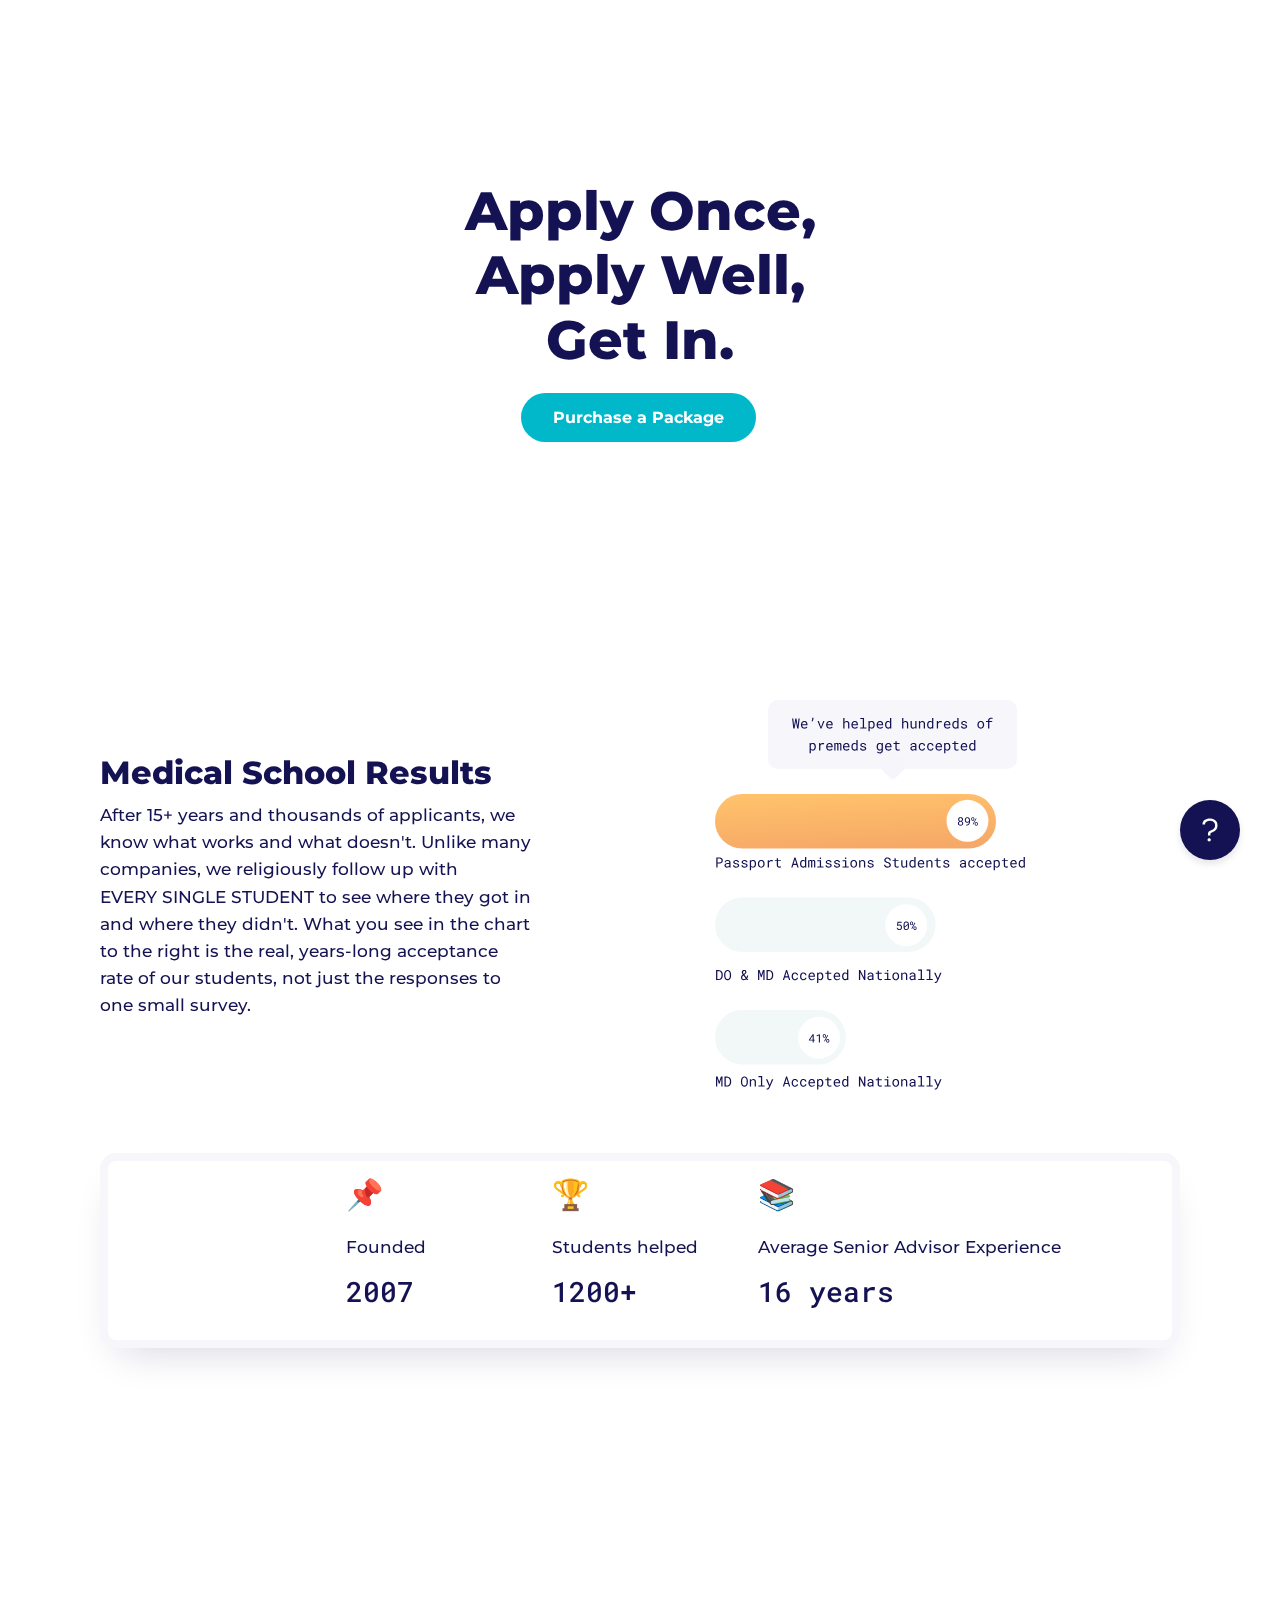
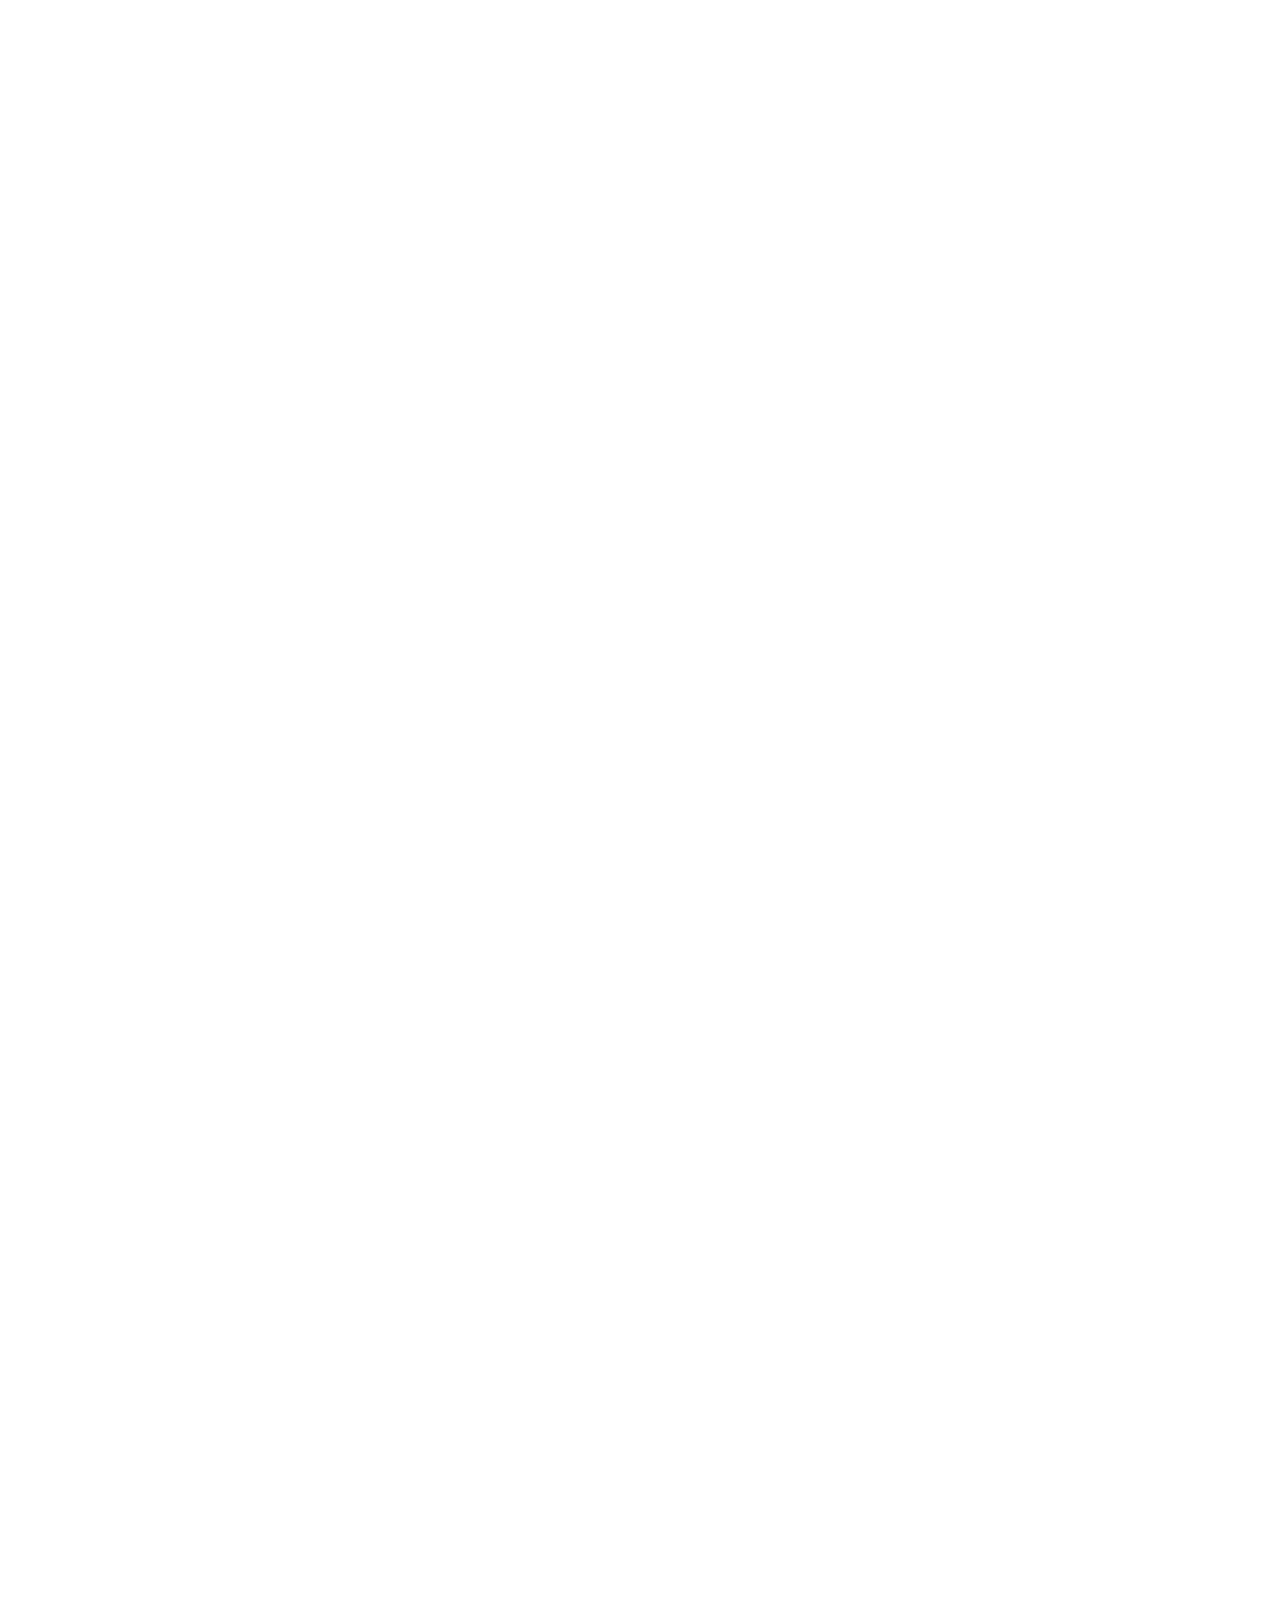
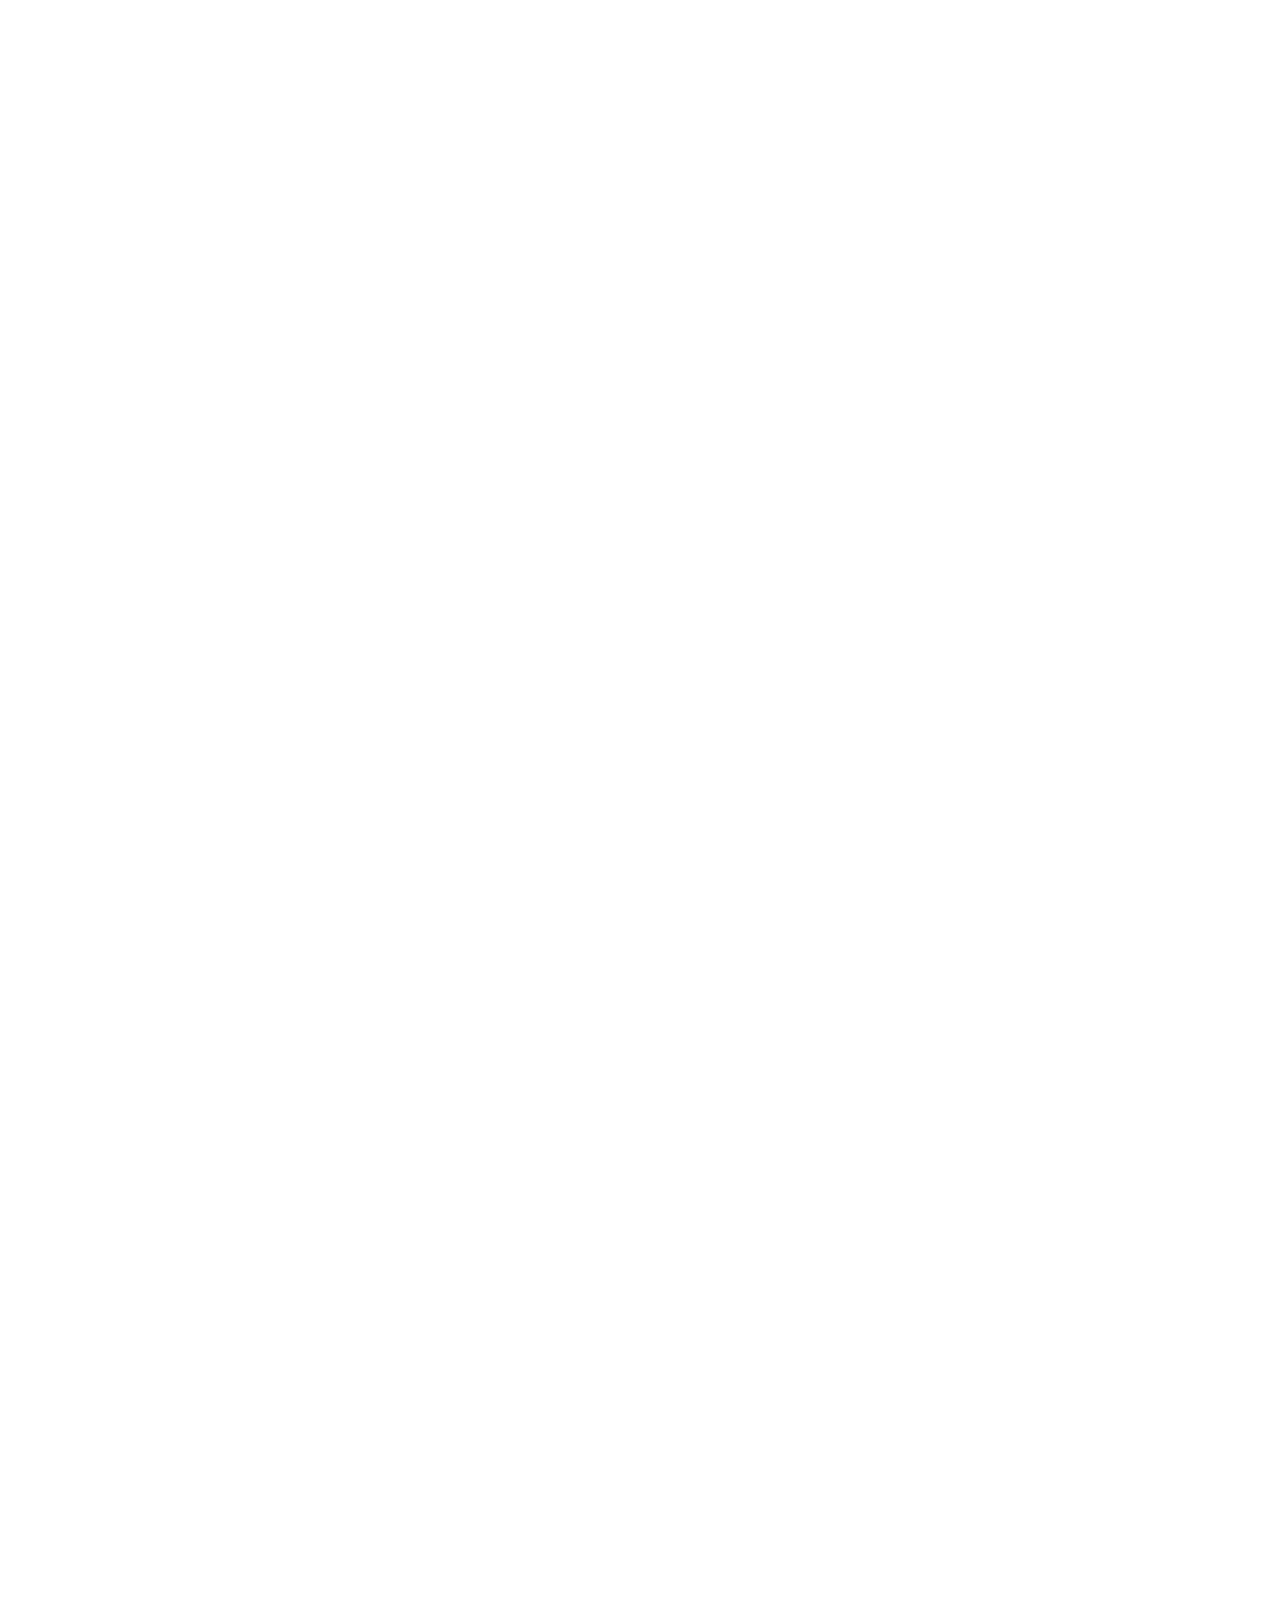
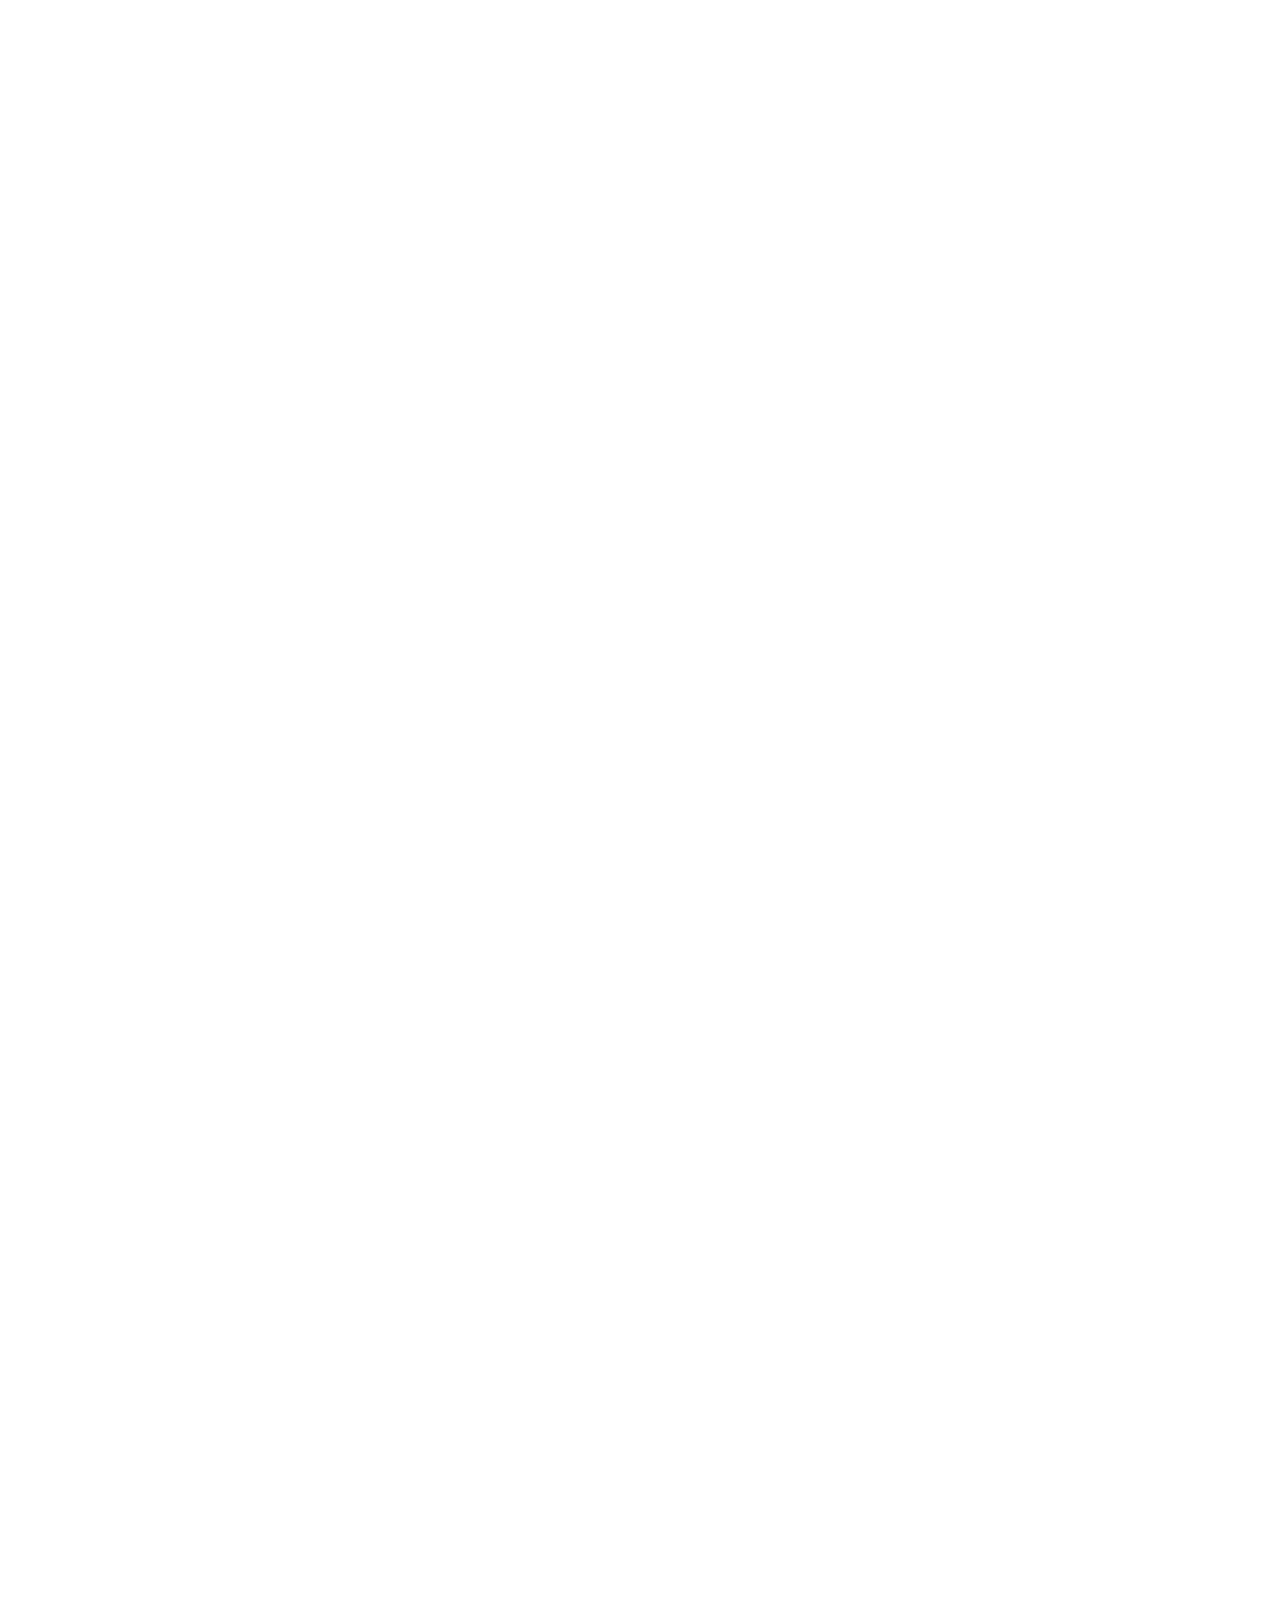
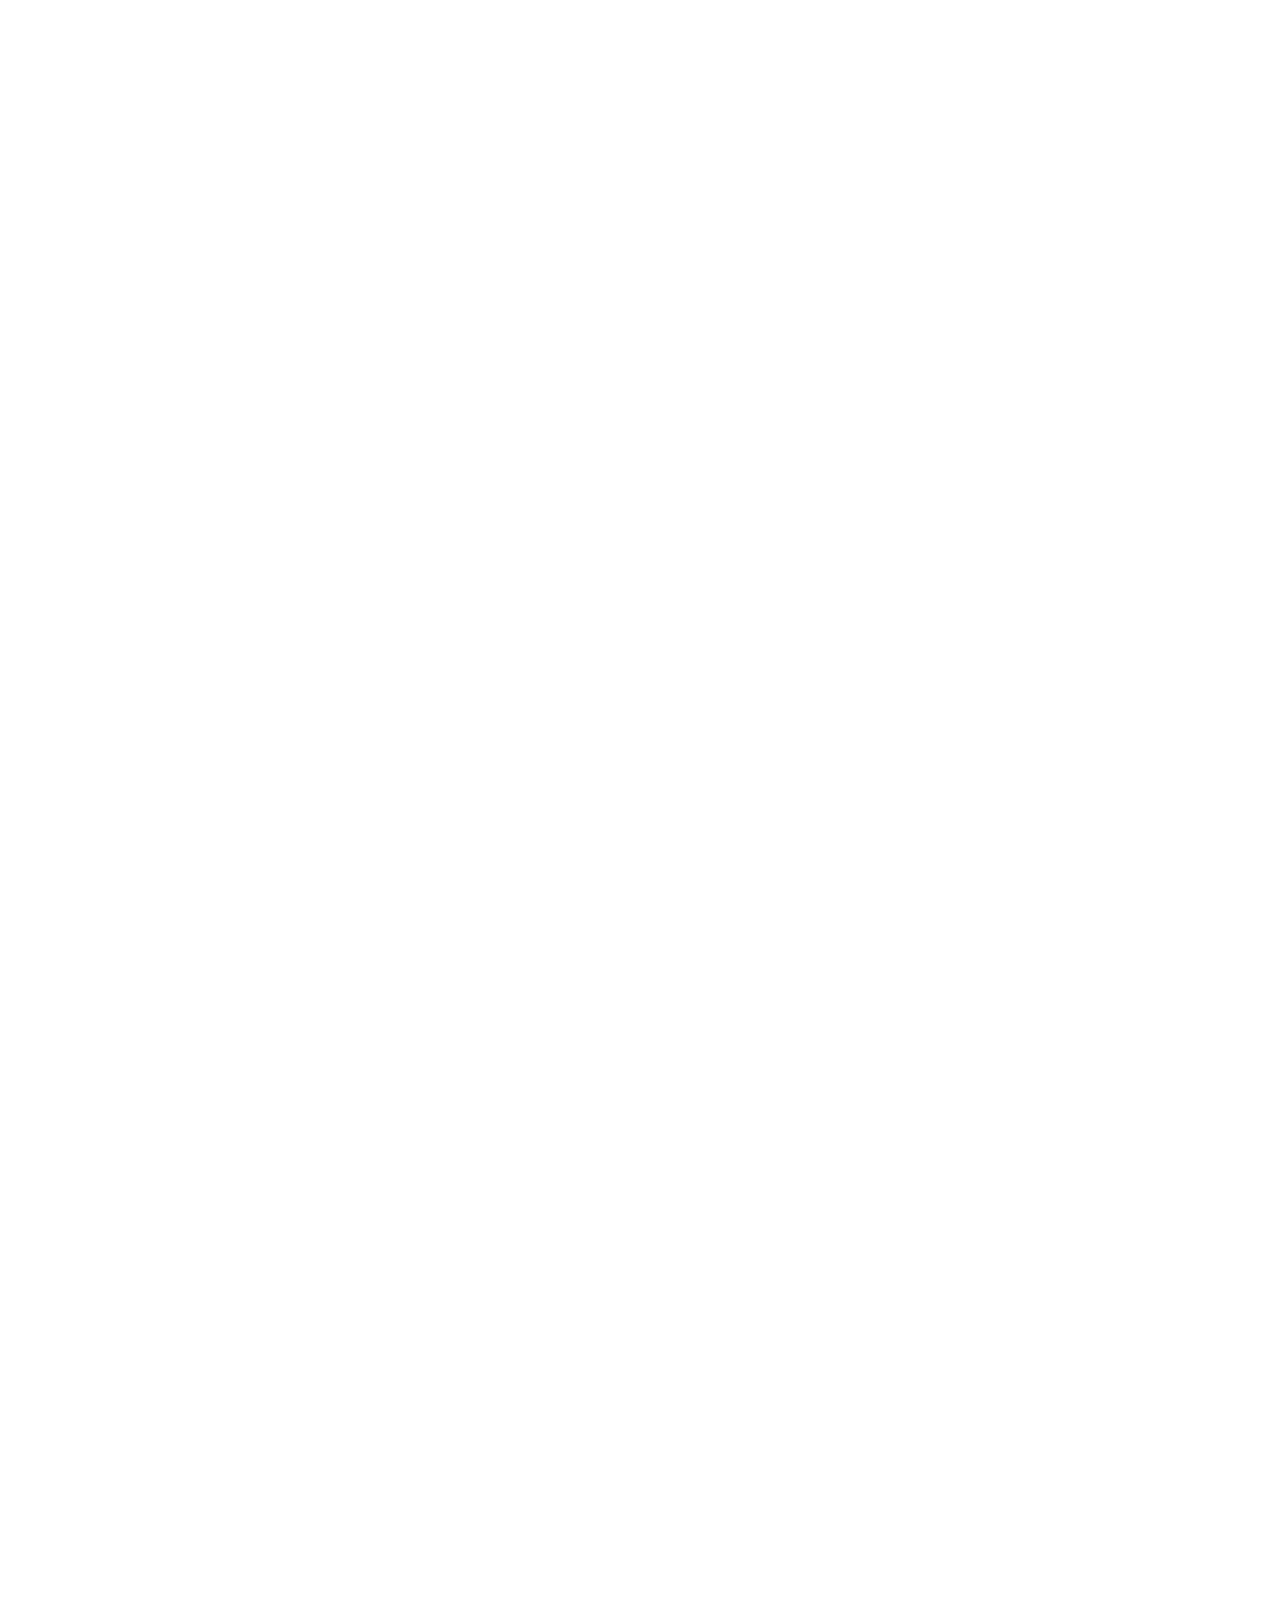
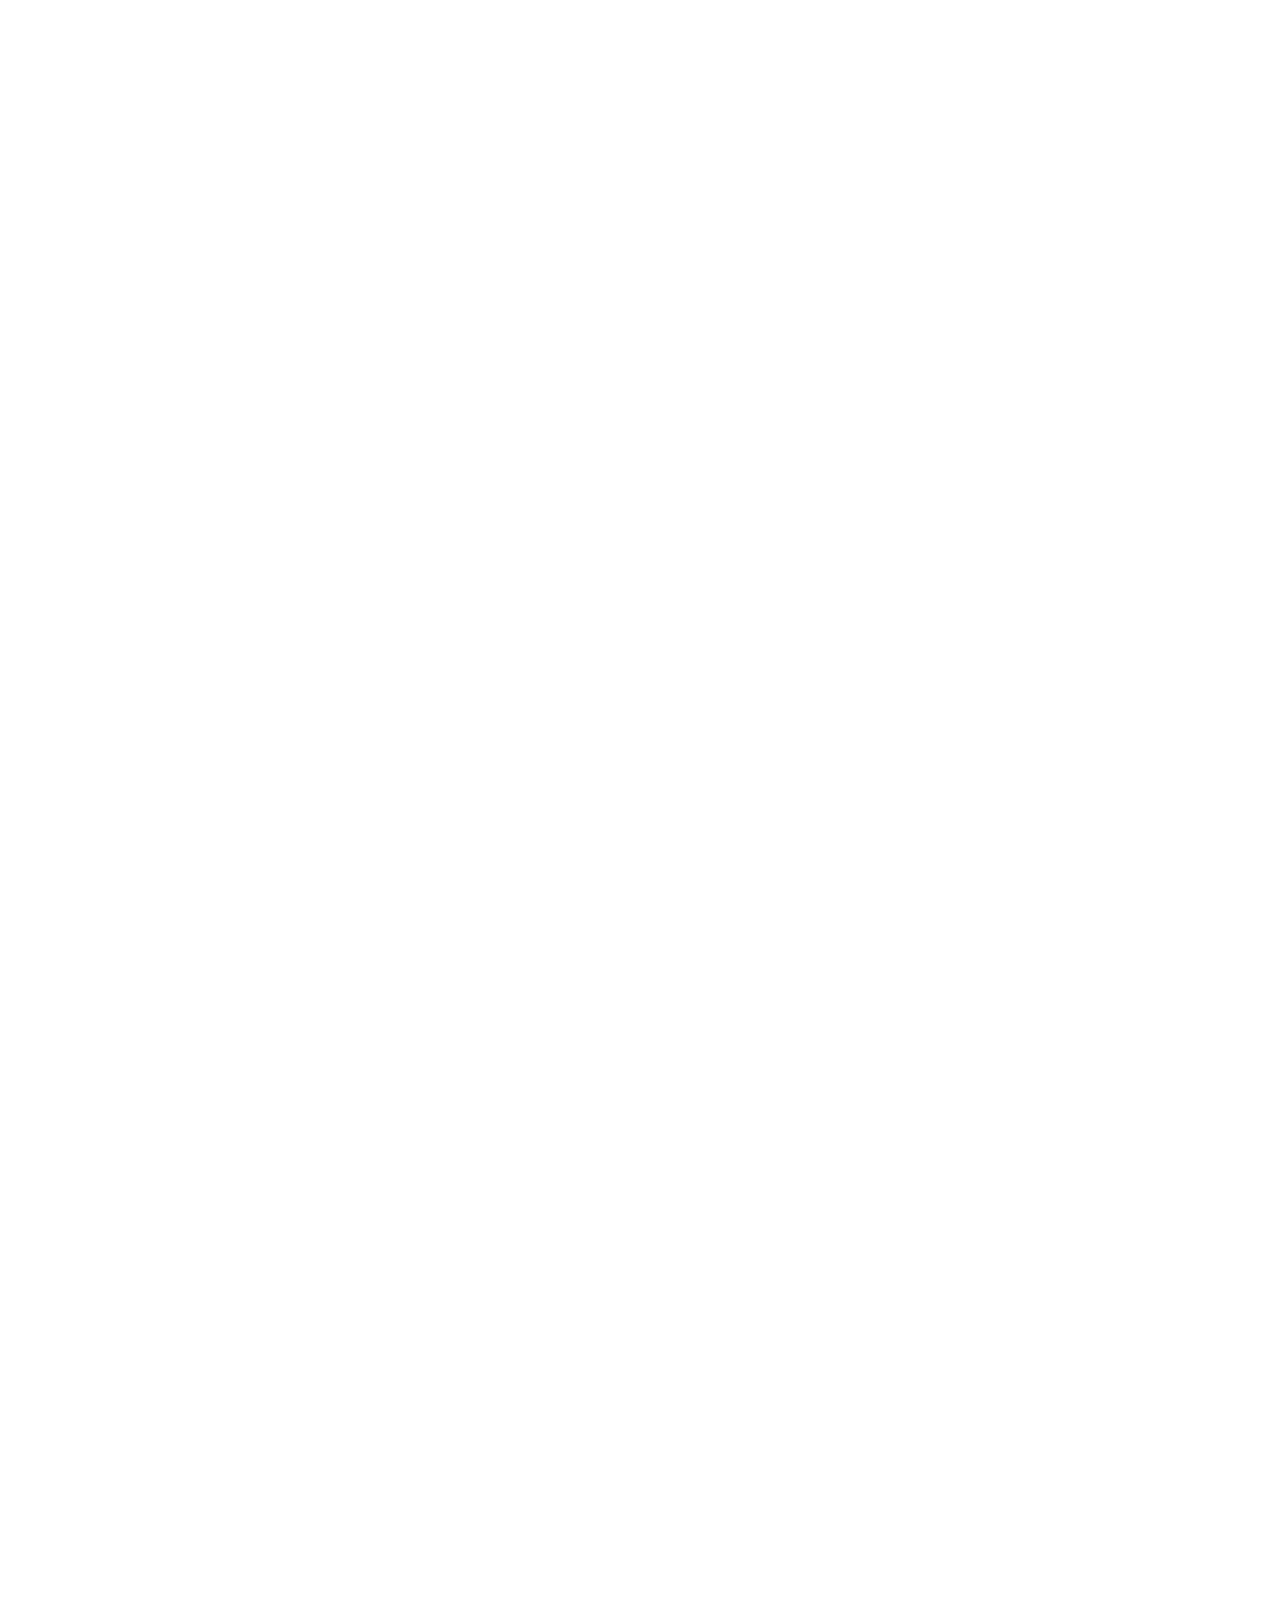
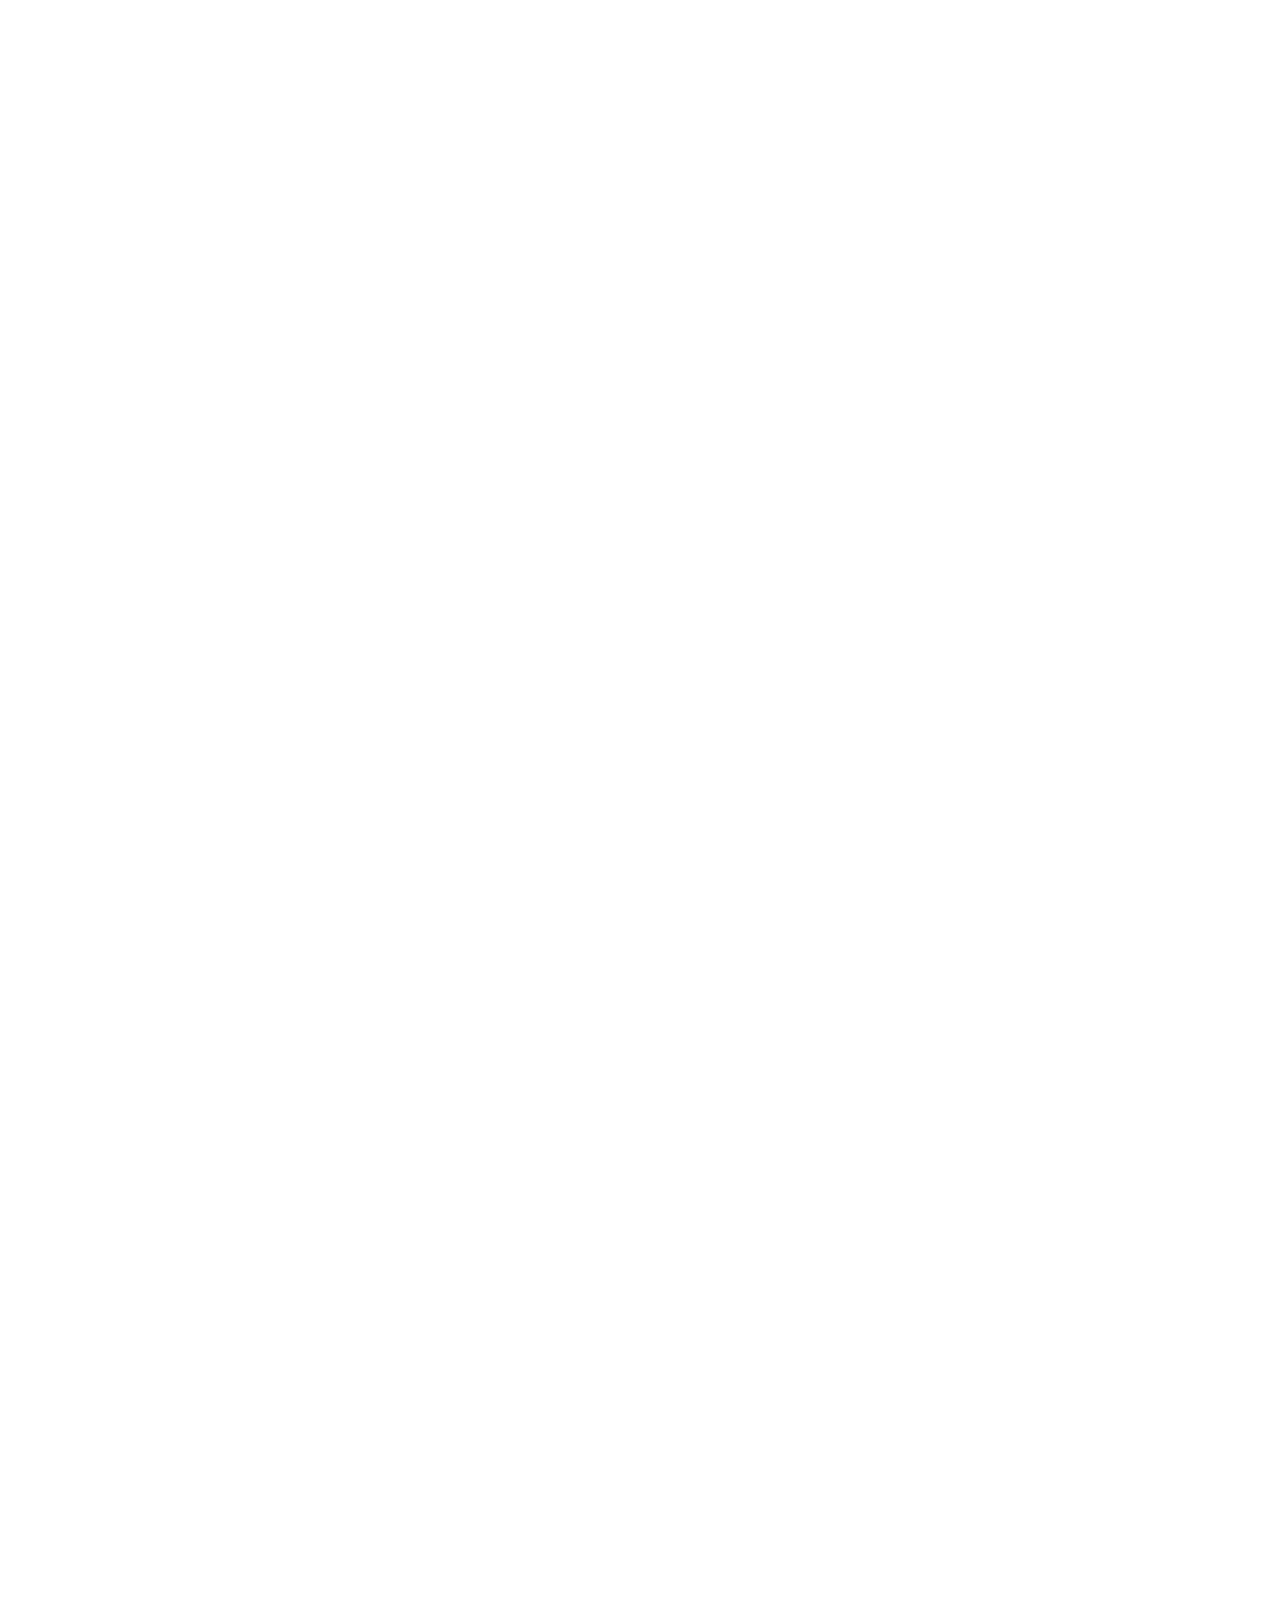
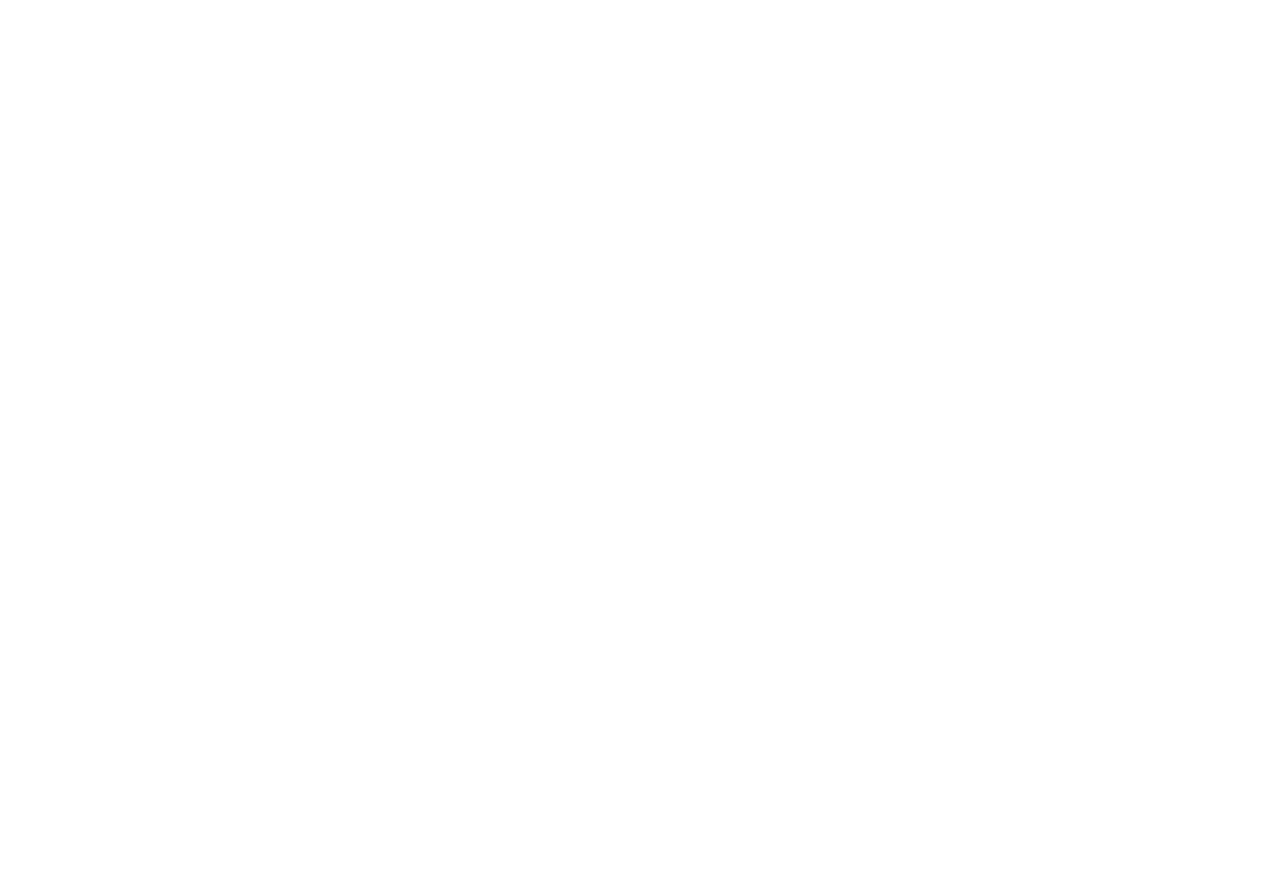
==== index.html @ f32346dc "Initial commit" ====
<!DOCTYPE html>
<!-- saved from url=(0063)https://www.passportadmissions.com/services/passport-med-school -->
<html data-wf-domain="www.passportadmissions.com" data-wf-page="642332d10fb4ad99193af555" data-wf-site="5e6eeab7db26870cc6f5d0e1" class="w-mod-js w-mod-ix wf-montserrat-n9-active wf-montserrat-n1-active wf-montserrat-n5-active wf-montserrat-n7-active wf-montserrat-n6-active wf-montserrat-n2-active wf-montserrat-n3-active wf-montserrat-n8-active wf-montserrat-n4-active wf-robotomono-n4-active wf-robotomono-n7-active wf-robotomono-n5-active wf-montserrat-i6-active wf-montserrat-i3-active wf-montserrat-i1-active wf-montserrat-i5-active wf-montserrat-i4-active wf-montserrat-i9-active wf-montserrat-i7-active wf-montserrat-i2-active wf-montserrat-i8-active wf-active"><head><meta http-equiv="Content-Type" content="text/html; charset=UTF-8"><style>.wf-force-outline-none[tabindex="-1"]:focus{outline:none;}</style><title>Passport Admissions: Services - Medical School Admissions</title><meta content="Passport Admissions: Services - Medical School Admissions" property="og:title"><meta content="Passport Admissions: Services - Medical School Admissions" property="twitter:title"><meta content="width=device-width, initial-scale=1" name="viewport"><link href="./Passport Admissions_ Services - Medical School Admissions_files/passportadmissions.webflow.d6f4f2745.min.css" rel="stylesheet" type="text/css"><link href="https://fonts.googleapis.com/" rel="preconnect"><link href="https://fonts.gstatic.com/" rel="preconnect" crossorigin="anonymous"><script type="text/javascript" src="./Passport Admissions_ Services - Medical School Admissions_files/vendor.cd5059a8.js.download"></script><script type="text/javascript" src="./Passport Admissions_ Services - Medical School Admissions_files/main.852e880b.js.download"></script><script type="text/javascript" async="" src="./Passport Admissions_ Services - Medical School Admissions_files/saved_resource"></script><script type="text/javascript" async="" src="./Passport Admissions_ Services - Medical School Admissions_files/4390913.js.download"></script><script async="" src="./Passport Admissions_ Services - Medical School Admissions_files/gtm.js.download"></script><script src="./Passport Admissions_ Services - Medical School Admissions_files/webfont.js.download" type="text/javascript"></script><link rel="stylesheet" href="./Passport Admissions_ Services - Medical School Admissions_files/css" media="all"><script type="text/javascript">WebFont.load({  google: {    families: ["Montserrat:100,100italic,200,200italic,300,300italic,400,400italic,500,500italic,600,600italic,700,700italic,800,800italic,900,900italic","Roboto Mono:regular,500,700"]  }});</script><!--[if lt IE 9]><script src="https://cdnjs.cloudflare.com/ajax/libs/html5shiv/3.7.3/html5shiv.min.js" type="text/javascript"></script><![endif]--><script type="text/javascript">!function(o,c){var n=c.documentElement,t=" w-mod-";n.className+=t+"js",("ontouchstart"in o||o.DocumentTouch&&c instanceof DocumentTouch)&&(n.className+=t+"touch")}(window,document);</script><link href="https://global-uploads.webflow.com/5e6eeab7db26870cc6f5d0e1/5e6eee137ef3941402557506_fav-icon-32-32.png" rel="shortcut icon" type="image/x-icon"><link href="https://global-uploads.webflow.com/5e6eeab7db26870cc6f5d0e1/5e6eee15e64d7d2395db4eba_fav-icon-256---256.png" rel="apple-touch-icon"><script async="" src="./Passport Admissions_ Services - Medical School Admissions_files/js"></script><script type="text/javascript">window.dataLayer = window.dataLayer || [];function gtag(){dataLayer.push(arguments);}gtag('js', new Date());gtag('config', 'UA-209503280-1', {'anonymize_ip': false});</script><!-- Jetboost code -->
<script id="jetboost-script" type="text/javascript"> window.JETBOOST_SITE_ID = "ckpru177v0diy0t2kfxdh6xm0"; (function(d) { var s = d.createElement("script"); s.src = "https://cdn.jetboost.io/jetboost.js"; s.async = 1; d.getElementsByTagName("head")[0].appendChild(s); })(document); </script><script src="./Passport Admissions_ Services - Medical School Admissions_files/jetboost.js.download" async=""></script>

<!-- Help Scout Beacon code -->
<script type="text/javascript">!function(e,t,n){function a(){var e=t.getElementsByTagName("script")[0],n=t.createElement("script");n.type="text/javascript",n.async=!0,n.src="https://beacon-v2.helpscout.net",e.parentNode.insertBefore(n,e)}if(e.Beacon=n=function(t,n,a){e.Beacon.readyQueue.push({method:t,options:n,data:a})},n.readyQueue=[],"complete"===t.readyState)return a();e.attachEvent?e.attachEvent("onload",a):e.addEventListener("load",a,!1)}(window,document,window.Beacon||function(){});</script>
<script type="text/javascript">window.Beacon('init', '29fa03e3-c923-44c5-9e5c-7d4a1a94ea96')</script>

<!-- Google Tag Manager -->
<script>(function(w,d,s,l,i){w[l]=w[l]||[];w[l].push({'gtm.start':
new Date().getTime(),event:'gtm.js'});var f=d.getElementsByTagName(s)[0],
j=d.createElement(s),dl=l!='dataLayer'?'&l='+l:'';j.async=true;j.src=
'https://www.googletagmanager.com/gtm.js?id='+i+dl;f.parentNode.insertBefore(j,f);
})(window,document,'script','dataLayer','GTM-5H3JCDT');</script>
<!-- End Google Tag Manager --></head><body><div class="page-wrapper"><div class="css-embed w-embed"><style>
@media only screen and (min-width: 1440px) {
     .university-name {font-size: 20px;}
     
}
</style></div><section class="section is-service-hero medicalschool no-top-margin" style="opacity: 1; transform: translate3d(0px, 0px, 0px) scale3d(1, 1, 1) rotateX(0deg) rotateY(0deg) rotateZ(0deg) skew(0deg, 0deg); transform-style: preserve-3d;"><div class="container"><div class="section-header is--400"><h1 class="service-hero__heading">Apply Once,<br>Apply Well,<br>Get In.</h1><div class="text-hero-service">Apply Once. Apply Well. Get In.</div><a href="https://www.passportadmissions.com/services/passport-med-school#packages" class="button w-button">Purchase a Package</a></div></div></section><section class="section is--more-padding" style="opacity: 1; transform: translate3d(0px, 0px, 0px) scale3d(1, 1, 1) rotateX(0deg) rotateY(0deg) rotateZ(0deg) skew(0deg, 0deg); transform-style: preserve-3d;"><div class="container"><div class="w-layout-grid halves medical-results"><div id="w-node-_30a845c3-8a8f-3ee8-5725-10626b6901b1-193af555" class="service-results"><h2>Medical School Results</h2><p>After 15+ years and thousands of applicants, we know what works and what doesn't. Unlike many companies, we religiously follow up with EVERY&nbsp;SINGLE&nbsp;STUDENT to see where they got in and where they didn't. What you see in the chart to the right is the real, years-long acceptance rate of our students, not just the responses to one small survey.<br></p></div><div id="w-node-_4970b6dc-5280-92a6-5116-f19424aab186-193af555" class="service-results"><div class="service-results-grid"><div id="w-node-_5d2fb9d1-5877-feb1-9fae-6858b4efeae9-193af555" class="v-flex-centered"><div class="circle is--service-result"><div class="service-value">89%<span class="pts"></span></div><div class="circle-badge"><div class="text-emoji result">🏆</div></div></div><div class="label">Passport Admissions</div></div><div id="w-node-a059e397-5d3c-abeb-0b91-c5c20edc36be-193af555" class="v-flex-centered"><div class="circle is--service-result is--second"><div class="service-value is--second">40%<span class="pts"></span></div></div><div class="label">National Average</div></div></div><img src="./Passport Admissions_ Services - Medical School Admissions_files/60ba246988fd0023c1e958b1_Medical-shcool__img.svg" loading="lazy" alt="" class="medical-school-hero__img"></div></div><div class="home-proof top-margin-60 border-box"><div class="flexcolwrap proof"><div class="flex3col proof"><div class="text-icon is--bm16">📌</div><div class="p-17 is--small">Founded</div><div class="value-text">2007</div></div><div class="flex3col proof"><div class="text-icon is--bm16">🏆</div><div class="p-17 is--small">Students helped</div><div class="value-text">1200+</div></div><div class="flex3col proof is--centered"><div class="text-icon is--bm16">📚</div><div class="p-17 is--small">Average Senior Advisor Experience</div><div class="value-text">16 years</div></div></div></div></div></section><section class="section is--testimonial" style="opacity: 1; transform: translate3d(0px, 0px, 0px) scale3d(1, 1, 1) rotateX(0deg) rotateY(0deg) rotateZ(0deg) skew(0deg, 0deg); transform-style: preserve-3d;"><div class="container"><div class="w-layout-grid quote-grid"><div id="w-node-a24fafde-0e20-7108-d1c8-baa1d64568a7-193af555" class="quote-w"><img src="./Passport Admissions_ Services - Medical School Admissions_files/606769b7fb08b47ed96b05b0_“.svg" loading="lazy" alt="" class="quote-mark"><div class="quote-text quote-mob">I now have confidence that I submitted the best applications I could.</div><div class="label">Riley - Future MD&nbsp;Student</div></div><img src="./Passport Admissions_ Services - Medical School Admissions_files/60676902a2207a08e6fc8c98_AdobeStock_250122909.jpg" loading="lazy" width="400" id="w-node-a24fafde-0e20-7108-d1c8-baa1d64568ad-193af555" srcset="https://global-uploads.webflow.com/5e6eeab7db26870cc6f5d0e1/60676902a2207a08e6fc8c98_AdobeStock_250122909-p-500.jpeg 500w, https://global-uploads.webflow.com/5e6eeab7db26870cc6f5d0e1/60676902a2207a08e6fc8c98_AdobeStock_250122909.jpg 800w" sizes="(max-width: 767px) 100vw, 400px" alt="" class="image-2"></div></div></section><section class="section is--testimonials" style="opacity: 1; transform: translate3d(0px, 0px, 0px) scale3d(1, 1, 1) rotateX(0deg) rotateY(0deg) rotateZ(0deg) skew(0deg, 0deg); transform-style: preserve-3d;"><div class="container"><div class="testimonial-video-list"><div class="testimonial__video"><div style="padding-top:56.17021276595745%" class="w-embed-youtubevideo"><iframe src="./Passport Admissions_ Services - Medical School Admissions_files/9L7kqiQioXA.html" frameborder="0" style="position:absolute;left:0;top:0;width:100%;height:100%;pointer-events:auto" allow="autoplay; encrypted-media" allowfullscreen="" title="Sojas&#39; Experience working with Passport Admissions"></iframe></div></div><div class="testimonial__video"><div style="padding-top:56.17021276595745%" class="w-embed-youtubevideo"><iframe src="./Passport Admissions_ Services - Medical School Admissions_files/NDxz0BYev_A.html" frameborder="0" style="position:absolute;left:0;top:0;width:100%;height:100%;pointer-events:auto" allow="autoplay; encrypted-media" allowfullscreen="" title="Carmen&#39;s Experience Working with Passport Admissions"></iframe></div></div><div class="testimonial__video"><div style="padding-top:56.17021276595745%" class="w-embed-youtubevideo"><iframe src="./Passport Admissions_ Services - Medical School Admissions_files/Bh9hDHgsYXs.html" frameborder="0" style="position:absolute;left:0;top:0;width:100%;height:100%;pointer-events:auto" allow="autoplay; encrypted-media" allowfullscreen="" title="Laura Lowe&#39;s Testimonial"></iframe></div></div><div class="testimonial__video"><div style="padding-top:56.17021276595745%" class="w-embed-youtubevideo"><iframe src="./Passport Admissions_ Services - Medical School Admissions_files/4gtdmP6gE_8.html" frameborder="0" style="position:absolute;left:0;top:0;width:100%;height:100%;pointer-events:auto" allow="autoplay; encrypted-media" allowfullscreen="" title="Emily&#39;s Testimonial"></iframe></div></div></div></div></section><section class="section is--method" style="opacity: 1; transform: translate3d(0px, 0px, 0px) scale3d(1, 1, 1) rotateX(0deg) rotateY(0deg) rotateZ(0deg) skew(0deg, 0deg); transform-style: preserve-3d;"><div class="section-header"><h2>Our Method</h2><a href="https://www.passportadmissions.com/services/passport-med-school#packages" class="button w-button">Purchase a Package</a></div><div class="container"><div class="method-container"><div class="method-card"><div class="text-emoji">🎲</div><h3>What Are My Chances?</h3><p class="p-nm">We'll talk about your goals, your stats, and what you need to do to get in.</p><img src="./Passport Admissions_ Services - Medical School Admissions_files/607c74267c6777554fe22487_dashed-line-s.svg" loading="lazy" alt="" class="dashed-line-straight"></div><div class="method-card _2nd"><div class="text-emoji">🎯</div><h3>Strategy Session and Timeline</h3><p class="p-nm">A great application starts with a great strategy, followed by breaking down what you need to do week by week.</p><img src="./Passport Admissions_ Services - Medical School Admissions_files/606e147dc6f7ff0d022fdf28_line.svg" loading="lazy" width="207" alt="" class="method-path"><img src="./Passport Admissions_ Services - Medical School Admissions_files/607c74267c6777554fe22487_dashed-line-s.svg" loading="lazy" alt="" class="dashed-line-straight"></div><div class="method-card _3rd"><div class="text-emoji">🔍</div><h3>School Selection</h3><p class="p-nm">We go beyond grades and test scores to help you choose a list of schools that match your goals and fit your preferences.</p><img src="./Passport Admissions_ Services - Medical School Admissions_files/606e147dc6f7ff0d022fdf28_line.svg" loading="lazy" width="207" alt="" class="method-path is--left"><img src="./Passport Admissions_ Services - Medical School Admissions_files/607c74267c6777554fe22487_dashed-line-s.svg" loading="lazy" alt="" class="dashed-line-straight"></div><div class="method-card _4th"><div class="text-emoji">📝</div><h3>Essays - From Start to Finish</h3><p class="p-nm">We help you tell your story as well as possible, from brainstorming through the final read.</p><img src="./Passport Admissions_ Services - Medical School Admissions_files/606e147dc6f7ff0d022fdf28_line.svg" loading="lazy" width="207" alt="" class="method-path"><img src="./Passport Admissions_ Services - Medical School Admissions_files/607c74267c6777554fe22487_dashed-line-s.svg" loading="lazy" alt="" class="dashed-line-straight"></div><div class="method-card _5th"><div class="text-emoji">🚦</div><h3>Mock Admissions Committee</h3><p class="p-nm">Our mock admissions committee will give you honest feedback about your final product before you submit the real application.</p><img src="./Passport Admissions_ Services - Medical School Admissions_files/606e147dc6f7ff0d022fdf28_line.svg" loading="lazy" width="207" alt="" class="method-path is--left"><img src="./Passport Admissions_ Services - Medical School Admissions_files/607c74267c6777554fe22487_dashed-line-s.svg" loading="lazy" alt="" class="dashed-line-straight"></div><div class="method-card _6th"><div class="text-emoji">🎛</div><h3>Interview Prep</h3><p class="p-nm">Our mock interviews closely mimic interview day, whether that's a traditional interview, MMI, panel interview, or any other type.</p><img src="./Passport Admissions_ Services - Medical School Admissions_files/606e147dc6f7ff0d022fdf28_line.svg" loading="lazy" width="207" alt="" class="method-path"><img src="./Passport Admissions_ Services - Medical School Admissions_files/607c74267c6777554fe22487_dashed-line-s.svg" loading="lazy" alt="" class="dashed-line-straight"></div><div class="method-card _7th"><div class="text-emoji">✅</div><h3>Personal Check-Ins</h3><p class="p-nm">You're not just a number; we send you encouragement, check in often to make sure you're on track, and celebrate when you finally get in.</p><img src="./Passport Admissions_ Services - Medical School Admissions_files/606e147dc6f7ff0d022fdf28_line.svg" loading="lazy" width="207" alt="" class="method-path is--left"></div></div></div></section><section id="med-accepted" class="section is--schools" style="opacity: 1; transform: translate3d(0px, 0px, 0px) scale3d(1, 1, 1) rotateX(0deg) rotateY(0deg) rotateZ(0deg) skew(0deg, 0deg); transform-style: preserve-3d;"><div class="section-header"><h2>Select Medical Schools Where Our Students Have Been Accepted</h2></div><div class="schools-w"><div class="schools-cms w-dyn-list"><div role="list" class="schools-grid w-dyn-items"><div id="w-node-_7eef3ebf-f48a-ba41-0362-919808281e87-193af555" role="listitem" class="schools-item w-dyn-item"><img src="./Passport Admissions_ Services - Medical School Admissions_files/608aee335f98120995e33b31_New_York_University_School_of_Medicine_Shield.png" loading="lazy" alt="" class="school__img"><div class="university-name">New York University School of Medicine</div></div><div id="w-node-_7eef3ebf-f48a-ba41-0362-919808281e87-193af555" role="listitem" class="schools-item w-dyn-item"><img src="./Passport Admissions_ Services - Medical School Admissions_files/608aef07fad75627a024e613_220th_sm_11PVIMLQL7.jpg" loading="lazy" alt="" class="school__img"><div class="university-name">Case Western Reserve University School of Medicine</div></div><div id="w-node-_7eef3ebf-f48a-ba41-0362-919808281e87-193af555" role="listitem" class="schools-item w-dyn-item"><img src="./Passport Admissions_ Services - Medical School Admissions_files/608aefb2d5ea43b48f389798_800px-The_University_of_California_1868_UCSF.svg.png" loading="lazy" alt="" sizes="100vw" srcset="https://global-uploads.webflow.com/5ea5dd52f0e208246555ae8a/608aefb2d5ea43b48f389798_800px-The_University_of_California_1868_UCSF.svg-p-500.png 500w, https://global-uploads.webflow.com/5ea5dd52f0e208246555ae8a/608aefb2d5ea43b48f389798_800px-The_University_of_California_1868_UCSF.svg.png 800w" class="school__img"><div class="university-name">University of California, San Francisco, School of Medicine</div></div><div id="w-node-_7eef3ebf-f48a-ba41-0362-919808281e87-193af555" role="listitem" class="schools-item w-dyn-item"><img src="./Passport Admissions_ Services - Medical School Admissions_files/608af842cd57fb9a6d1f076f_Renaissance_SOM_at_Stony_Brook_University.jpg" loading="lazy" alt="" sizes="100vw" srcset="https://global-uploads.webflow.com/5ea5dd52f0e208246555ae8a/608af842cd57fb9a6d1f076f_Renaissance_SOM_at_Stony_Brook_University-p-500.jpeg 500w, https://global-uploads.webflow.com/5ea5dd52f0e208246555ae8a/608af842cd57fb9a6d1f076f_Renaissance_SOM_at_Stony_Brook_University.jpg 796w" class="school__img"><div class="university-name">Renaissance School of Medicine at Stony Brook University</div></div><div id="w-node-_7eef3ebf-f48a-ba41-0362-919808281e87-193af555" role="listitem" class="schools-item w-dyn-item"><img src="./Passport Admissions_ Services - Medical School Admissions_files/608ae37a0cbb5ac1170a73d6_d47361b0-d588-4896-b18a-66606a6d7b84.png" loading="lazy" alt="" class="school__img"><div class="university-name">University of Cincinnati College of Medicine</div></div><div id="w-node-_7eef3ebf-f48a-ba41-0362-919808281e87-193af555" role="listitem" class="schools-item w-dyn-item"><img src="./Passport Admissions_ Services - Medical School Admissions_files/608af2dd3671b4e99c77ee3c_download.png" loading="lazy" alt="" class="school__img"><div class="university-name">Ohio State University College of Medicine</div></div><div id="w-node-_7eef3ebf-f48a-ba41-0362-919808281e87-193af555" role="listitem" class="schools-item w-dyn-item"><img src="./Passport Admissions_ Services - Medical School Admissions_files/608af628fad75675df259857_1200px-University_of_Southern_California_seal.svg.png" loading="lazy" alt="" sizes="100vw" srcset="https://global-uploads.webflow.com/5ea5dd52f0e208246555ae8a/608af628fad75675df259857_1200px-University_of_Southern_California_seal.svg-p-500.png 500w, https://global-uploads.webflow.com/5ea5dd52f0e208246555ae8a/608af628fad75675df259857_1200px-University_of_Southern_California_seal.svg-p-800.png 800w, https://global-uploads.webflow.com/5ea5dd52f0e208246555ae8a/608af628fad75675df259857_1200px-University_of_Southern_California_seal.svg-p-1080.png 1080w, https://global-uploads.webflow.com/5ea5dd52f0e208246555ae8a/608af628fad75675df259857_1200px-University_of_Southern_California_seal.svg.png 1200w" class="school__img"><div class="university-name">Keck School of Medicine of the University of Southern California</div></div><div id="w-node-_7eef3ebf-f48a-ba41-0362-919808281e87-193af555" role="listitem" class="schools-item w-dyn-item"><img src="./Passport Admissions_ Services - Medical School Admissions_files/608af9465976dbd91686032e_1200px-University_of_Arizona_seal.svg.png" loading="lazy" alt="" sizes="100vw" srcset="https://global-uploads.webflow.com/5ea5dd52f0e208246555ae8a/608af9465976dbd91686032e_1200px-University_of_Arizona_seal.svg-p-500.png 500w, https://global-uploads.webflow.com/5ea5dd52f0e208246555ae8a/608af9465976dbd91686032e_1200px-University_of_Arizona_seal.svg-p-800.png 800w, https://global-uploads.webflow.com/5ea5dd52f0e208246555ae8a/608af9465976dbd91686032e_1200px-University_of_Arizona_seal.svg-p-1080.png 1080w, https://global-uploads.webflow.com/5ea5dd52f0e208246555ae8a/608af9465976dbd91686032e_1200px-University_of_Arizona_seal.svg.png 1200w" class="school__img"><div class="university-name">University of Arizona College of Medicine - Phoenix</div></div><div id="w-node-_7eef3ebf-f48a-ba41-0362-919808281e87-193af555" role="listitem" class="schools-item w-dyn-item"><img src="./Passport Admissions_ Services - Medical School Admissions_files/608af7a99a1a9b1f107bbfbc_download.png" loading="lazy" alt="" class="school__img"><div class="university-name">University of California, San Diego School of Medicine</div></div><div id="w-node-_7eef3ebf-f48a-ba41-0362-919808281e87-193af555" role="listitem" class="schools-item w-dyn-item"><img src="./Passport Admissions_ Services - Medical School Admissions_files/608af375a0ec4a689bcfd3cd_unnamed.jpg" loading="lazy" alt="" class="school__img"><div class="university-name">Albert Einstein College of Medicine</div></div><div id="w-node-_7eef3ebf-f48a-ba41-0362-919808281e87-193af555" role="listitem" class="schools-item w-dyn-item"><img src="./Passport Admissions_ Services - Medical School Admissions_files/608aed33fb839a22df5588ea_kisspng-saint-louis-university-school-of-medicine-parks-co-5b40cfc285fe93.9429351115309741465489.png" loading="lazy" alt="" class="school__img"><div class="university-name">Saint Louis University School of Medicine</div></div><div id="w-node-_7eef3ebf-f48a-ba41-0362-919808281e87-193af555" role="listitem" class="schools-item w-dyn-item"><img src="./Passport Admissions_ Services - Medical School Admissions_files/608af433dfa2f53fd9ce3ddf_uci_traditional_yel_blue_bckgrnd.png" loading="lazy" alt="" class="school__img"><div class="university-name">University of California, Irvine, School of Medicine</div></div><div id="w-node-_7eef3ebf-f48a-ba41-0362-919808281e87-193af555" role="listitem" class="schools-item w-dyn-item"><img src="./Passport Admissions_ Services - Medical School Admissions_files/608aee0a52db4c2e21efced5_1200px-VCU_Seal_sans_logotype.svg.png" loading="lazy" alt="" sizes="100vw" srcset="https://global-uploads.webflow.com/5ea5dd52f0e208246555ae8a/608aee0a52db4c2e21efced5_1200px-VCU_Seal_sans_logotype.svg-p-500.png 500w, https://global-uploads.webflow.com/5ea5dd52f0e208246555ae8a/608aee0a52db4c2e21efced5_1200px-VCU_Seal_sans_logotype.svg-p-800.png 800w, https://global-uploads.webflow.com/5ea5dd52f0e208246555ae8a/608aee0a52db4c2e21efced5_1200px-VCU_Seal_sans_logotype.svg-p-1080.png 1080w, https://global-uploads.webflow.com/5ea5dd52f0e208246555ae8a/608aee0a52db4c2e21efced5_1200px-VCU_Seal_sans_logotype.svg.png 1200w" class="school__img"><div class="university-name">Virginia Commonwealth University School of Medicine</div></div><div id="w-node-_7eef3ebf-f48a-ba41-0362-919808281e87-193af555" role="listitem" class="schools-item w-dyn-item"><img src="./Passport Admissions_ Services - Medical School Admissions_files/608ae47c65025e732235f882_download.jpg" loading="lazy" alt="" class="school__img"><div class="university-name">Sidney Kimmel Medical College at Thomas Jefferson University</div></div><div id="w-node-_7eef3ebf-f48a-ba41-0362-919808281e87-193af555" role="listitem" class="schools-item w-dyn-item"><img src="./Passport Admissions_ Services - Medical School Admissions_files/608af319dfa2f53245ce3969_2lN6pst5_400x400.jpg" loading="lazy" alt="" class="school__img"><div class="university-name">University of Miami Leonard M. Miller School of Medicine</div></div><div id="w-node-_7eef3ebf-f48a-ba41-0362-919808281e87-193af555" role="listitem" class="schools-item w-dyn-item"><img src="./Passport Admissions_ Services - Medical School Admissions_files/608af282cd57fb79db1ec922_Rosalind_Franklin_University_Seal_2015.png" loading="lazy" alt="" class="school__img"><div class="university-name">Chicago Medical School at Rosalind Franklin University of Medicine &amp; Science</div></div><div id="w-node-_7eef3ebf-f48a-ba41-0362-919808281e87-193af555" role="listitem" class="schools-item w-dyn-item"><img src="./Passport Admissions_ Services - Medical School Admissions_files/608af235760dedde9cea75a7_Loma-Linda-University-Secondary-Application-e1552893972804.png" loading="lazy" alt="" class="school__img"><div class="university-name">Loma Linda University</div></div><div id="w-node-_7eef3ebf-f48a-ba41-0362-919808281e87-193af555" role="listitem" class="schools-item w-dyn-item"><img src="./Passport Admissions_ Services - Medical School Admissions_files/608af02a899bae3bdfcc3d7c_Wayne_State_University_School_of_Medicine_logo,_2012.jpg" loading="lazy" alt="" class="school__img"><div class="university-name">Wayne State University School of Medicine</div></div><div id="w-node-_7eef3ebf-f48a-ba41-0362-919808281e87-193af555" role="listitem" class="schools-item w-dyn-item"><img src="./Passport Admissions_ Services - Medical School Admissions_files/608ae43209df4dd4b77d7b8e_SolidTower7484.jpg" loading="lazy" alt="" class="school__img"><div class="university-name">Robert Larner, M.D., College of Medicine at the University of Vermont</div></div><div id="w-node-_7eef3ebf-f48a-ba41-0362-919808281e87-193af555" role="listitem" class="schools-item w-dyn-item"><img src="./Passport Admissions_ Services - Medical School Admissions_files/608af49e9d4a0962cd609ef7_1200px-Pennsylvania_State_University_seal.svg.png" loading="lazy" alt="" sizes="100vw" srcset="https://global-uploads.webflow.com/5ea5dd52f0e208246555ae8a/608af49e9d4a0962cd609ef7_1200px-Pennsylvania_State_University_seal.svg-p-500.png 500w, https://global-uploads.webflow.com/5ea5dd52f0e208246555ae8a/608af49e9d4a0962cd609ef7_1200px-Pennsylvania_State_University_seal.svg.png 1200w" class="school__img"><div class="university-name">Pennsylvania State University College of Medicine</div></div><div id="w-node-_7eef3ebf-f48a-ba41-0362-919808281e87-193af555" role="listitem" class="schools-item w-dyn-item"><img src="./Passport Admissions_ Services - Medical School Admissions_files/608aef6599acf735eb989f23_og-drexel-logo.png" loading="lazy" alt="" class="school__img"><div class="university-name">Drexel University College of Medicine</div></div><div id="w-node-_7eef3ebf-f48a-ba41-0362-919808281e87-193af555" role="listitem" class="schools-item w-dyn-item"><img src="./Passport Admissions_ Services - Medical School Admissions_files/608af0fe579fb1b24961bf82_10365728_869282393111812_4083785925256077970_n.jpg" loading="lazy" alt="" class="school__img"><div class="university-name">Loyola University Chicago Stritch School of Medicine</div></div><div id="w-node-_7eef3ebf-f48a-ba41-0362-919808281e87-193af555" role="listitem" class="schools-item w-dyn-item"><img src="./Passport Admissions_ Services - Medical School Admissions_files/608af20d51dd25e6c1196d18_cBoP38vk_400x400.png" loading="lazy" alt="" class="school__img"><div class="university-name">Lewis Katz School of Medicine at Temple University</div></div><div id="w-node-_7eef3ebf-f48a-ba41-0362-919808281e87-193af555" role="listitem" class="schools-item w-dyn-item"><img src="./Passport Admissions_ Services - Medical School Admissions_files/608af92799272c2393a85562_Florida_Internation_University_seal.svg" loading="lazy" alt="" class="school__img"><div class="university-name">Florida International University Herbert Wertheim College of Medicine</div></div><div id="w-node-_7eef3ebf-f48a-ba41-0362-919808281e87-193af555" role="listitem" class="schools-item w-dyn-item"><img src="./Passport Admissions_ Services - Medical School Admissions_files/608af9e459ef4fdf610b3a6c_1200px-Oakland_University_seal.svg.png" loading="lazy" alt="" sizes="100vw" srcset="https://global-uploads.webflow.com/5ea5dd52f0e208246555ae8a/608af9e459ef4fdf610b3a6c_1200px-Oakland_University_seal.svg-p-500.png 500w, https://global-uploads.webflow.com/5ea5dd52f0e208246555ae8a/608af9e459ef4fdf610b3a6c_1200px-Oakland_University_seal.svg-p-800.png 800w, https://global-uploads.webflow.com/5ea5dd52f0e208246555ae8a/608af9e459ef4fdf610b3a6c_1200px-Oakland_University_seal.svg.png 1200w" class="school__img"><div class="university-name">Oakland University William Beaumont School of Medicine</div></div><div id="w-node-_7eef3ebf-f48a-ba41-0362-919808281e87-193af555" role="listitem" class="schools-item w-dyn-item"><img src="./Passport Admissions_ Services - Medical School Admissions_files/608af3e351dd250b2a19749a_download (1).png" loading="lazy" alt="" class="school__img"><div class="university-name">The University of Toledo College of Medicine and Life Sciences</div></div><div id="w-node-_7eef3ebf-f48a-ba41-0362-919808281e87-193af555" role="listitem" class="schools-item w-dyn-item"><img src="./Passport Admissions_ Services - Medical School Admissions_files/608af760dfa2f524afce58ac_1200px-Medical_College_of_Wisconsin_logo.svg.png" loading="lazy" alt="" sizes="100vw" srcset="https://global-uploads.webflow.com/5ea5dd52f0e208246555ae8a/608af760dfa2f524afce58ac_1200px-Medical_College_of_Wisconsin_logo.svg-p-500.png 500w, https://global-uploads.webflow.com/5ea5dd52f0e208246555ae8a/608af760dfa2f524afce58ac_1200px-Medical_College_of_Wisconsin_logo.svg-p-800.png 800w, https://global-uploads.webflow.com/5ea5dd52f0e208246555ae8a/608af760dfa2f524afce58ac_1200px-Medical_College_of_Wisconsin_logo.svg-p-1080.png 1080w, https://global-uploads.webflow.com/5ea5dd52f0e208246555ae8a/608af760dfa2f524afce58ac_1200px-Medical_College_of_Wisconsin_logo.svg.png 1200w" class="school__img"><div class="university-name">Medical College of Wisconsin</div></div><div id="w-node-_7eef3ebf-f48a-ba41-0362-919808281e87-193af555" role="listitem" class="schools-item w-dyn-item"><img src="./Passport Admissions_ Services - Medical School Admissions_files/608af886a19b26d480823b49_download.png" loading="lazy" alt="" class="school__img"><div class="university-name">University of Missouri-Kansas City School of Medicine</div></div><div id="w-node-_7eef3ebf-f48a-ba41-0362-919808281e87-193af555" role="listitem" class="schools-item w-dyn-item"><img src="./Passport Admissions_ Services - Medical School Admissions_files/608af7f6dfa2f5a188ce5a61_download.png" loading="lazy" alt="" class="school__img"><div class="university-name">University of California, Davis, School of Medicine</div></div><div id="w-node-_7eef3ebf-f48a-ba41-0362-919808281e87-193af555" role="listitem" class="schools-item w-dyn-item"><img src="./Passport Admissions_ Services - Medical School Admissions_files/608af9b0bc1b34443eb19edf_UC_Riverside_seal.svg" loading="lazy" alt="" class="school__img"><div class="university-name">University of California, Riverside School of Medicine</div></div><div id="w-node-_7eef3ebf-f48a-ba41-0362-919808281e87-193af555" role="listitem" class="schools-item w-dyn-item"><img src="./Passport Admissions_ Services - Medical School Admissions_files/608aec54b0a51f2cb0fec786_xYsy5OH.YwwbieKJb5N.1.png" loading="lazy" alt="" class="school__img"><div class="university-name">Tulane University School of Medicine</div></div><div id="w-node-_7eef3ebf-f48a-ba41-0362-919808281e87-193af555" role="listitem" class="schools-item w-dyn-item"><img src="./Passport Admissions_ Services - Medical School Admissions_files/608afa22bc1b34439fb1a41f_1200px-CCOM_Seal.jpg" loading="lazy" alt="" sizes="100vw" srcset="https://global-uploads.webflow.com/5ea5dd52f0e208246555ae8a/608afa22bc1b34439fb1a41f_1200px-CCOM_Seal-p-500.jpeg 500w, https://global-uploads.webflow.com/5ea5dd52f0e208246555ae8a/608afa22bc1b34439fb1a41f_1200px-CCOM_Seal-p-800.jpeg 800w, https://global-uploads.webflow.com/5ea5dd52f0e208246555ae8a/608afa22bc1b34439fb1a41f_1200px-CCOM_Seal.jpg 1200w" class="school__img"><div class="university-name">Chicago College of Osteopathic Medicine of Midwestern University</div></div><div id="w-node-_7eef3ebf-f48a-ba41-0362-919808281e87-193af555" role="listitem" class="schools-item w-dyn-item"><img src="./Passport Admissions_ Services - Medical School Admissions_files/608afa57ee8d4c80204daf56_logo-westernu-meatball-fullres.png" loading="lazy" alt="" class="school__img"><div class="university-name">Western University of Health Sciences/College of Osteopathic Medicine of the Pacific</div></div><div id="w-node-_7eef3ebf-f48a-ba41-0362-919808281e87-193af555" role="listitem" class="schools-item w-dyn-item"><img src="./Passport Admissions_ Services - Medical School Admissions_files/608afacde62ce3678349431f_AZCOM_Seal.jpg" loading="lazy" alt="" class="school__img"><div class="university-name">Arizona College of Osteopathic Medicine of Midwestern University</div></div><div id="w-node-_7eef3ebf-f48a-ba41-0362-919808281e87-193af555" role="listitem" class="schools-item w-dyn-item"><img src="./Passport Admissions_ Services - Medical School Admissions_files/608afaf46cd5b44c55fa7519_Touro_University_California_seal.png" loading="lazy" alt="" class="school__img"><div class="university-name">Touro University College of Osteopathic Medicine–California</div></div><div id="w-node-_7eef3ebf-f48a-ba41-0362-919808281e87-193af555" role="listitem" class="schools-item w-dyn-item"><img src="./Passport Admissions_ Services - Medical School Admissions_files/608afb4f579fb113cd62246f_ATSUlogo2020.png" loading="lazy" alt="" class="school__img"><div class="university-name">A.T. Still University School of Osteopathic Medicine in Arizona</div></div><div id="w-node-_7eef3ebf-f48a-ba41-0362-919808281e87-193af555" role="listitem" class="schools-item w-dyn-item"><img src="./Passport Admissions_ Services - Medical School Admissions_files/608afb1e7ed276e805c5ab78_Pacific_Northwest_University_of_Health_Sciences_Logo.jpg" loading="lazy" alt="" class="school__img"><div class="university-name">Pacific Northwest University of Health Sciences College of Osteopathic Medicine</div></div><div id="w-node-_7eef3ebf-f48a-ba41-0362-919808281e87-193af555" role="listitem" class="schools-item w-dyn-item"><img src="./Passport Admissions_ Services - Medical School Admissions_files/608afa7ede45ded0294307b4_LECOM_logo_shield.png" loading="lazy" alt="" class="school__img"><div class="university-name">Lake Erie College of Osteopathic Medicine</div></div><div id="w-node-_7eef3ebf-f48a-ba41-0362-919808281e87-193af555" role="listitem" class="schools-item w-dyn-item"><img src="./Passport Admissions_ Services - Medical School Admissions_files/608afb8199272c7ca6a85f5f_Ross_University_School_of_Medicine_Logo.jpg" loading="lazy" alt="" class="school__img"><div class="university-name">Ross University School of Medicine</div></div></div></div><div class="schools-lines"><div class="school-h-line transparent"></div><div class="school-h-line"></div><div class="school-h-line"></div><div class="school-h-line"></div><div class="school-h-line transparent"></div></div><div class="schools-lines vertical"><div class="school-h-line vertical transparent"></div><div class="school-h-line vertical"></div><div class="school-h-line vertical"></div><div class="school-h-line vertical"></div><div class="school-h-line vertical"></div><div class="school-h-line vertical transparent"></div></div></div></section><section id="med-advisors" class="section" style="opacity: 1; transform: translate3d(0px, 0px, 0px) scale3d(1, 1, 1) rotateX(0deg) rotateY(0deg) rotateZ(0deg) skew(0deg, 0deg); transform-style: preserve-3d;"><div class="section-header"><div class="section-container"><h2>Medical School Advisors &amp; Editors</h2></div></div><div class="container"><div class="cms-advisor w-dyn-list"><div role="list" class="cms-advisor-list w-dyn-items"><div role="listitem" class="relative w-dyn-item"><a href="https://www.passportadmissions.com/team/ali-murtha" class="cms-advisor-card w-inline-block"><div class="team-center"><img src="./Passport Admissions_ Services - Medical School Admissions_files/6037e5a5ffd5a1502328da22_Ali+Murtha+Headshot.jpg" loading="lazy" alt="" class="team-pic"><div class="team-name">Ali Murtha</div><div class="team-title">UC San Diego Pathology Residency GME Program Manager</div><div class="label">Senior Advisor</div></div><div class="team-center"><p class="mono-14 is--team-bio">Over the past ten years of working in Graduate Medical Education, Ali has reviewed thousands of applications from future physicians and interviewed several hundred more. She has personally counseled dozens through the application, interview, and selection processes and works closely with physicians who interview as part of UCSD's School of Medicine Admissions Committee.</p></div></a></div><div role="listitem" class="relative w-dyn-item"><a href="https://www.passportadmissions.com/team/amol-trivedi" class="cms-advisor-card w-inline-block"><div class="team-center"><img src="./Passport Admissions_ Services - Medical School Admissions_files/61d73cac2a13d3b5264d1cd3_amol1.jpg" loading="lazy" alt="" sizes="70px" srcset="https://global-uploads.webflow.com/5ea5dd52f0e208246555ae8a/61d73cac2a13d3b5264d1cd3_amol1-p-500.jpeg 500w, https://global-uploads.webflow.com/5ea5dd52f0e208246555ae8a/61d73cac2a13d3b5264d1cd3_amol1-p-800.jpeg 800w, https://global-uploads.webflow.com/5ea5dd52f0e208246555ae8a/61d73cac2a13d3b5264d1cd3_amol1-p-1080.jpeg 1080w, https://global-uploads.webflow.com/5ea5dd52f0e208246555ae8a/61d73cac2a13d3b5264d1cd3_amol1.jpg 1334w" class="team-pic"><div class="team-name">Amol Trivedi</div><div class="team-title">M.D. Candidate Drexel University College of Medicine</div><div class="label">Advisor</div></div><div class="team-center"><p class="mono-14 is--team-bio">Amol is a 2nd-year medical student at Drexel University College of Medicine in Philadelphia. He also conducts student interviews for the College of Medicine and serves as an advisor to first-year medical students. After graduating from UC Riverside, Amol enrolled with Passport Admissions for his own application cycle and loved working with his advising team. He hopes to offer the same excellent support and guidance that he received when he was just a young and hopeful applicant!</p></div></a></div><div role="listitem" class="relative w-dyn-item"><a href="https://www.passportadmissions.com/team/carol-quinn" class="cms-advisor-card w-inline-block"><div class="team-center"><img src="./Passport Admissions_ Services - Medical School Admissions_files/6266f535bb923f6266c1da68_carol.png" loading="lazy" alt="" sizes="70px" srcset="https://global-uploads.webflow.com/5ea5dd52f0e208246555ae8a/6266f535bb923f6266c1da68_carol-p-500.png 500w, https://global-uploads.webflow.com/5ea5dd52f0e208246555ae8a/6266f535bb923f6266c1da68_carol.png 512w" class="team-pic"><div class="team-name">Carol Quinn</div><div class="team-title">B.A. NYU, M.F.A. University of Iowa</div><div class="label">Editor</div></div><div class="team-center"><p class="mono-14 is--team-bio">Carol grew up in Queens, New York, earned her BA at NYU, and then moved to Iowa to study at the University of Iowa Writers’ Workshop. During graduate school, she taught creative writing to undergraduates and volunteered as a one-on-one instructor in the Patient Voice Project. Two years later, MFA in hand, she moved to Philadelphia and worked as a writer and editor in nonprofit communications.</p></div></a></div><div role="listitem" class="relative w-dyn-item"><a href="https://www.passportadmissions.com/team/china-mullinax" class="cms-advisor-card w-inline-block"><div class="team-center"><img src="./Passport Admissions_ Services - Medical School Admissions_files/642476af8ad857dea55d18f2_china.png" loading="lazy" alt="" sizes="70px" srcset="https://global-uploads.webflow.com/5ea5dd52f0e208246555ae8a/642476af8ad857dea55d18f2_china-p-500.png 500w, https://global-uploads.webflow.com/5ea5dd52f0e208246555ae8a/642476af8ad857dea55d18f2_china.png 528w" class="team-pic"><div class="team-name">China Mullinax</div><div class="team-title">M.A. University of Texas Permian Basin</div><div class="label">Editor</div></div><div class="team-center"><p class="mono-14 is--team-bio">China graduated with a BA in Creative Writing from Florida State University and a MA in English from University of Texas Permian Basin, where she edited undergraduate papers and peer/graduate work. She loves encouraging others, particularly with the hope that they will find their way to writing their own great pieces of work.</p></div></a></div><div role="listitem" class="relative w-dyn-item"><a href="https://www.passportadmissions.com/team/jacqueline-washington" class="cms-advisor-card w-inline-block"><div class="team-center"><img src="./Passport Admissions_ Services - Medical School Admissions_files/61d42cf5fc2e375104538cb0_image1.jpg" loading="lazy" alt="" sizes="70px" srcset="https://global-uploads.webflow.com/5ea5dd52f0e208246555ae8a/61d42cf5fc2e375104538cb0_image1-p-500.jpeg 500w, https://global-uploads.webflow.com/5ea5dd52f0e208246555ae8a/61d42cf5fc2e375104538cb0_image1-p-800.jpeg 800w, https://global-uploads.webflow.com/5ea5dd52f0e208246555ae8a/61d42cf5fc2e375104538cb0_image1.jpg 1037w" class="team-pic"><div class="team-name">Jacqueline Washington</div><div class="team-title">Ed.D. University of Delaware</div><div class="label">Senior Advisor</div></div><div class="team-center"><p class="mono-14 is--team-bio">Jacqueline has spent nearly two decades in higher education in both administrative and teaching faculty roles at University of Delaware, Delaware Technical &amp; Community College, Cecil College, and Delaware State University. In addition to faculty-administrative leadership, Jacqueline served as Program Coordinator of several health science programs sponsored by the National Institute of Health (NIH), Howard Hughes Medical Institute (HHMI), and the Department of Defense (DOD).</p></div></a></div><div role="listitem" class="relative w-dyn-item"><a href="https://www.passportadmissions.com/team/joanna-acevedo" class="cms-advisor-card w-inline-block"><div class="team-center"><img src="./Passport Admissions_ Services - Medical School Admissions_files/6277177450acbb2af6591236_Joanna.png" loading="lazy" alt="" sizes="70px" srcset="https://global-uploads.webflow.com/5ea5dd52f0e208246555ae8a/6277177450acbb2af6591236_Joanna-p-500.png 500w, https://global-uploads.webflow.com/5ea5dd52f0e208246555ae8a/6277177450acbb2af6591236_Joanna.png 512w" class="team-pic"><div class="team-name">Joanna Acevedo</div><div class="team-title">M.F.A New York University</div><div class="label">Editor</div></div><div class="team-center"><p class="mono-14 is--team-bio">Joanna received her MFA from New York University in 2021 and also holds degrees from Bard College and the New School. She works as an editor for the Masters Review, West Trade Review, and Frontier Poetry, and has edited magazines and literary journals since 2019.</p></div></a></div><div role="listitem" class="relative w-dyn-item"><a href="https://www.passportadmissions.com/team/joshua-wang" class="cms-advisor-card w-inline-block"><div class="team-center"><img src="./Passport Admissions_ Services - Medical School Admissions_files/6037e6d8362736e8f88ee3f8_Joshua+Wang.jpg" loading="lazy" alt="" class="team-pic"><div class="team-name">Joshua Wang</div><div class="team-title">M.D.-Ph.D. candidate at New York University</div><div class="label">Senior Advisor</div></div><div class="team-center"><p class="mono-14 is--team-bio">In Joshua's senior year at Brown University, he became a teaching assistant for an introductory computer science (CS) course, where he discovered his passion for working with students one-on-one. Excited by the prospect of CS transforming clinical medicine, Joshua has become passionate about helping other students integrate interdisciplinary interests into their medical training.</p></div></a></div><div role="listitem" class="relative w-dyn-item"><a href="https://www.passportadmissions.com/team/julia-hadas" class="cms-advisor-card w-inline-block"><div class="team-center"><img src="./Passport Admissions_ Services - Medical School Admissions_files/642470d76752a81a5cf51f36_julia2.png" loading="lazy" alt="" sizes="70px" srcset="https://global-uploads.webflow.com/5ea5dd52f0e208246555ae8a/642470d76752a81a5cf51f36_julia2-p-500.png 500w, https://global-uploads.webflow.com/5ea5dd52f0e208246555ae8a/642470d76752a81a5cf51f36_julia2-p-800.png 800w, https://global-uploads.webflow.com/5ea5dd52f0e208246555ae8a/642470d76752a81a5cf51f36_julia2.png 951w" class="team-pic"><div class="team-name">Julia Hadas</div><div class="team-title">B.A. Mills College</div><div class="label">Editor</div></div><div class="team-center"><p class="mono-14 is--team-bio">A published author, Julia loves how word choice, sentence structure, and punctuation can cultivate tone and create captivating writing to engage any reader. She received her BA from Mills College in the Bay Area of California, where she was born and raised. Impassioned by her own journey from a struggling writer to published Simon &amp; Schuster author, Julia has worked as both an online and in person tutor, to help students find their voice and remove the guesswork around writing.</p></div></a></div><div role="listitem" class="relative w-dyn-item"><a href="https://www.passportadmissions.com/team/lyn-jutronich" class="cms-advisor-card w-inline-block"><div class="team-center"><img src="./Passport Admissions_ Services - Medical School Admissions_files/6037f0319629194260939874_Lyn.png" loading="lazy" alt="" class="team-pic"><div class="team-name">Lyn Jutronich</div><div class="team-title">B.A. Yale, Former Yale Alumni Interviewer</div><div class="label">Senior Advisor</div></div><div class="team-center"><p class="mono-14 is--team-bio">Lyn studied Psychology and Biology when she attended Yale. She started with The Princeton Review as an Assistant Director in 1999 and after 12 and a half years, the last three spent as Regional Vice President of the West Coast, Lyn decided to work with students directly to help them navigate the increasingly competitive and difficult college and medical school admissions processes, as well as providing much-needed emotional support for students and parents.</p></div></a></div><div role="listitem" class="relative w-dyn-item"><a href="https://www.passportadmissions.com/team/mary-pagones" class="cms-advisor-card w-inline-block"><div class="team-center"><img src="./Passport Admissions_ Services - Medical School Admissions_files/629e480f12650fd2a280efaa_mary.png" loading="lazy" alt="" class="team-pic"><div class="team-name">Mary Pagones</div><div class="team-title">B.A. with Honors Wesleyan University, M.T.S. Harvard Divinity School</div><div class="label">Editor</div></div><div class="team-center"><p class="mono-14 is--team-bio">Mary Pagones is the author of more than 12 novels. Storytelling is her passion. At Wesleyan University and Harvard Divinity School, Mary studied fiction with creative writing teachers such as Annie Dillard and Jill McCorkle.</p></div></a></div><div role="listitem" class="relative w-dyn-item"><a href="https://www.passportadmissions.com/team/nate-haycock" class="cms-advisor-card w-inline-block"><div class="team-center"><img src="./Passport Admissions_ Services - Medical School Admissions_files/6037de6437e33e291e8689c9_Nate+Haycock.jpg" loading="lazy" alt="" class="team-pic"><div class="team-name">Nate Haycock</div><div class="team-title">M.S. Georgetown University</div><div class="label">Advisor</div></div><div class="team-center"><p class="mono-14 is--team-bio">After Nate earned his B.A. from Franklin and Marshall College, he continued to pursue his interests through an M.S. in Physiology and Biophysics from Georgetown University. Supporting patients with Temporomandibular Joint Disorders (TMD) convinced Nate that he wanted to pursue a medical education, and with the help of Passport, he earned a seat at Albany Medical College, where he currently studies.</p></div></a></div><div role="listitem" class="relative w-dyn-item"><a href="https://www.passportadmissions.com/team/niki-cunningham" class="cms-advisor-card w-inline-block"><div class="team-center"><img src="./Passport Admissions_ Services - Medical School Admissions_files/61d89e2cb1e6f80d34a8d97a_image1.jpg" loading="lazy" alt="" sizes="70px" srcset="https://global-uploads.webflow.com/5ea5dd52f0e208246555ae8a/61d89e2cb1e6f80d34a8d97a_image1-p-500.jpeg 500w, https://global-uploads.webflow.com/5ea5dd52f0e208246555ae8a/61d89e2cb1e6f80d34a8d97a_image1-p-800.jpeg 800w, https://global-uploads.webflow.com/5ea5dd52f0e208246555ae8a/61d89e2cb1e6f80d34a8d97a_image1-p-1080.jpeg 1080w, https://global-uploads.webflow.com/5ea5dd52f0e208246555ae8a/61d89e2cb1e6f80d34a8d97a_image1.jpg 1440w" class="team-pic"><div class="team-name">Niki Cunningham</div><div class="team-title">M.A. University of Wisconsin, M.P.H. Columbia University</div><div class="label">Senior Advisor</div></div><div class="team-center"><p class="mono-14 is--team-bio">Niki Cunningham has been a pre-health advisor for the past 17 years. She has a BA from Brown University (Women's Studies and Modern Culture and Media) and graduate degrees from the University of Wisconsin (MA, English and Comparative Literature) and Columbia University (MPH, History and Ethics of Public Health and Medicine).</p></div></a></div><div role="listitem" class="relative w-dyn-item"><a href="https://www.passportadmissions.com/team/ryan-kelly" class="cms-advisor-card w-inline-block"><div class="team-center"><img src="./Passport Admissions_ Services - Medical School Admissions_files/6037ea41d23448af43e958e0_Ryan+linkedin.jpg" loading="lazy" alt="" class="team-pic"><div class="team-name">Ryan Kelly</div><div class="team-title">M.F.A. San Diego State University</div><div class="label">Head Advisor, Editor</div></div><div class="team-center"><p class="mono-14 is--team-bio">Ryan earned humanities degrees from John Carroll University, Ohio University, and San Diego State University. Before working full-time for Passport, he worked in dozens of editing, tutoring, and instructing roles at five different colleges. He has also worked extensively as an editor for various literary journals, such as Narrative Magazine, New Ohio Review, and Fiction International. He has a strong affinity for words and feels genuine delight when the right ones are found.</p></div></a></div><div role="listitem" class="relative w-dyn-item"><a href="https://www.passportadmissions.com/team/samantha-wheeler" class="cms-advisor-card w-inline-block"><div class="team-center"><img src="./Passport Admissions_ Services - Medical School Admissions_files/6266f675d42f0d5783a38322_sam.png" loading="lazy" alt="" sizes="70px" srcset="https://global-uploads.webflow.com/5ea5dd52f0e208246555ae8a/6266f675d42f0d5783a38322_sam-p-500.png 500w, https://global-uploads.webflow.com/5ea5dd52f0e208246555ae8a/6266f675d42f0d5783a38322_sam.png 512w" class="team-pic"><div class="team-name">Samantha Wheeler</div><div class="team-title">M.Ed. University of Maine</div><div class="label">Senior Advisor</div></div><div class="team-center"><p class="mono-14 is--team-bio">Sam was born and raised in Derry, New Hampshire and moved to the Greater Bangor area in Maine for school and work. Attending the University of Maine, she played Division I basketball and was the fourth generation to play a sport at UMaine. For over five years between her work as the Career Counselor in STEM/Health Professions at the University of Maine and the Health Professions Advisor at Stetson University, Sam has helped countless students pursue their career goals and prepare competitive applications for various professional programs.</p></div></a></div></div></div></div></section><div class="section is--hidden" style="opacity: 0;"><div class="container"><div class="compare-box"><div class="section-header less-padding"><h2>Our Medical School Services vs. Other Companies</h2></div><div class="pricing-grid-w"><div class="vita-comparison heading"><div id="w-node-f6a66530-e36d-e262-cc6b-671d942c260f-193af555" class="vc__text"></div><div class="vc-heading borders"><h4 class="vc-heading__text bold-text">Passport</h4></div><div id="w-node-f6a66530-e36d-e262-cc6b-671d942c2615-193af555" class="vc-heading"><h4 class="vc-heading__text">Other companies</h4></div></div><div class="vita-comparison"><div id="w-node-eaac7a23-2772-0f2a-ea5e-996b6b58abc5-193af555" class="vc__text"><div>Advisor experience</div></div><div id="w-node-eaac7a23-2772-0f2a-ea5e-996b6b58abc8-193af555" class="vc__value borders"><div class="price">5-16 years average</div></div><div id="w-node-eaac7a23-2772-0f2a-ea5e-996b6b58abcb-193af555" class="vc__value"><div class="price">Not advertised*</div></div></div><div class="vita-comparison"><div id="w-node-_666742b5-9546-3486-3d3c-326f6a1ac33e-193af555" class="vc__text"><div>Application reviewed by someone with experience working in admissions</div></div><div id="w-node-_666742b5-9546-3486-3d3c-326f6a1ac341-193af555" class="vc__value borders"><div>✅</div></div><div id="w-node-_666742b5-9546-3486-3d3c-326f6a1ac344-193af555" class="vc__value"><div>✅</div></div></div><div class="vita-comparison"><div id="w-node-c040cdcd-a049-89c0-18ed-08e08424834a-193af555" class="vc__text"><div>Number of students we work with</div></div><div id="w-node-c040cdcd-a049-89c0-18ed-08e08424834d-193af555" class="vc__value borders"><div class="price">100 per year</div></div><div id="w-node-c040cdcd-a049-89c0-18ed-08e084248350-193af555" class="vc__value"><div class="price">Not advertised</div></div></div><div class="vita-comparison"><div id="w-node-fd4e1b07-3418-e9d3-0ac4-46321f9542b2-193af555" class="vc__text"><div>Hour-long introductory call with your advisor</div></div><div id="w-node-fd4e1b07-3418-e9d3-0ac4-46321f9542b5-193af555" class="vc__value borders"><div>✅</div></div><div id="w-node-fd4e1b07-3418-e9d3-0ac4-46321f9542b8-193af555" class="vc__value"><div class="center-text price">15-30 minutes only (usually with sales rep)</div></div></div><div class="vita-comparison"><div id="w-node-_423b479f-d4f4-6fab-5de1-6ea3289bfdfe-193af555" class="vc__text"><div>Price for typical package of assistance with applying to 20 schools</div></div><div id="w-node-_423b479f-d4f4-6fab-5de1-6ea3289bfe01-193af555" class="vc__value borders"><div class="price">$4500+</div></div><div id="w-node-_423b479f-d4f4-6fab-5de1-6ea3289bfe04-193af555" class="vc__value"><div class="price">$7000-$9000+</div></div></div><div class="vita-comparison"><div id="w-node-_65563c6b-f9be-77b4-49a7-1896bf03f2ad-193af555" class="vc__text"><div>Get In Guarantee**</div></div><div id="w-node-_65563c6b-f9be-77b4-49a7-1896bf03f2b0-193af555" class="vc__value borders"><div class="price">All packages</div></div><div id="w-node-_65563c6b-f9be-77b4-49a7-1896bf03f2b3-193af555" class="vc__value"><div class="center-text price">Highest package only ($9,000+)</div></div></div><div class="description-text-800">*Most companies hire newbies - maybe they are doctors who went through the process themselves but do not have experience mentoring students through the admissions process. We believe that it's experience working with hundreds of students that qualifies someone rather than just getting in themselves.<br><br>**Our Get In Guarantee isn't complicated: if for any reason you don't get in or aren't happy with where you get in, we will work with you again the following cycle for free. See the FAQ below for more information.</div></div></div></div></div><section class="section" style="opacity: 1; transform: translate3d(0px, 0px, 0px) scale3d(1, 1, 1) rotateX(0deg) rotateY(0deg) rotateZ(0deg) skew(0deg, 0deg); transform-style: preserve-3d;"><div class="container"><div class="section-header"><h2>Pricing: Medical School Admissions</h2><div class="buttons-center"><a href="https://www.passportadmissions.com/services/passport-med-school#packages" class="button w-button">Purchase a&nbsp;Package</a><a href="https://www.passportadmissions.com/services/passport-med-school#" class="button ghost-button is--pair w-button">View all</a></div></div><div class="pricing-w"><div class="pricing-row is--header"><div id="w-node-a9e78eb8-9f9b-645e-1bcb-10fce9536efd-193af555" class="pricing-row-c is--left"><h4 class="pricing-heading main">Services</h4></div><div id="w-node-b37a19fb-6943-e1b8-2d65-0f152e8ce810-193af555" class="pricing-row-c"><h4 class="pricing-heading">Ultimate</h4></div><div id="w-node-a7074767-beea-4f07-bf18-bc4c66db3206-193af555" class="pricing-row-c is--highlight"><h4 class="pricing-heading center-text">Primary Application</h4></div><div id="w-node-dc8594bc-79b8-4d1e-fb9b-8a0c4c004693-193af555" class="pricing-row-c is--highlight"><h4 class="pricing-heading center-text">Personal Statement</h4></div></div><div class="pricing-row"><div class="pricing-row-c is--flex-v"><div class="pricing-name">Personal Advisor with years of pre-med experience</div><div class="pricing-name">Personal Editor to brainstorm, revise, and perfect your essays</div><div class="pricing-name">Mock Admissions Committee Review</div><div class="pricing-name">Strategy and Detailed Timeline</div><div class="pricing-name">Advising Hours and Email Communication</div><div class="pricing-name">Personal Statement Revisions</div><div class="pricing-name">Activities Revisions</div><div class="pricing-name">Customized School List</div><div class="pricing-name">AMCAS/AACOMAS/TMDSAS Application Support</div><div class="pricing-name">Secondary Essays Brainstorming</div><div class="pricing-name">Realistic Mock Interviews</div><div class="pricing-name">CASPer Prep</div><div class="pricing-name">VITA Virtual Interview Prep</div><div class="pricing-name">Update Letter Assistance</div><div class="pricing-name">Waitlist Advising</div><div class="pricing-name">Medical School Acceptance Decision-Making</div><div class="pricing-name">Total Hours</div><div class="pricing-name">Interest-Free Payment Plans</div><div class="pricing-name">Get-In Guarantee</div><div class="pricing-name">Price</div></div><div class="pricing-cms w-dyn-list"><div role="list" class="pricing-cms-grid w-dyn-items"><div role="listitem" class="pricing-item w-dyn-item"><div class="pricing-item-value"><div>✅</div><div class="w-condition-invisible">❌</div></div><div class="pricing-item-value"><div>✅</div><div class="w-condition-invisible">❌</div></div><div class="pricing-item-value"><div>✅</div><div class="w-condition-invisible">➖</div></div><div class="pricing-item-value"><div>✅</div><div class="w-condition-invisible">❌</div></div><div class="pricing-item-value center-text"><div>Until you get in</div><div class="w-condition-invisible">➖</div></div><div class="pricing-item-value">7 revisions*</div><div class="pricing-item-value"><div>4 revisions*</div><div class="w-condition-invisible">➖</div></div><div class="pricing-item-value"><div>✅</div><div class="w-condition-invisible">➖</div></div><div class="pricing-item-value"><div>✅</div><div class="w-condition-invisible">➖</div></div><div class="pricing-item-value"><div>~20 schools</div><div class="w-condition-invisible">➖</div></div><div class="pricing-item-value"><div>3 hours</div><div class="w-condition-invisible">➖</div></div><div class="pricing-item-value"><div>✅</div><div class="w-condition-invisible">➖</div></div><div class="pricing-item-value"><div>✅</div><div class="w-condition-invisible">➖</div></div><div class="pricing-item-value"><div>✅</div><div class="w-condition-invisible">➖</div></div><div class="pricing-item-value"><div>✅</div><div class="w-condition-invisible">➖</div></div><div class="pricing-item-value"><div>✅</div><div class="w-condition-invisible">➖</div></div><div class="pricing-item-value"><div>27</div></div><div class="pricing-item-value"><div>✅</div><div class="w-condition-invisible">➖</div></div><div class="pricing-item-value"><div>✅</div><div class="w-condition-invisible">➖</div></div><div class="pricing-item-value"><div>$5,500 (save $725)</div></div></div><div role="listitem" class="pricing-item w-dyn-item"><div class="pricing-item-value"><div>✅</div><div class="w-condition-invisible">❌</div></div><div class="pricing-item-value"><div>✅</div><div class="w-condition-invisible">❌</div></div><div class="pricing-item-value"><div class="w-condition-invisible">✅</div><div>➖</div></div><div class="pricing-item-value"><div>✅</div><div class="w-condition-invisible">❌</div></div><div class="pricing-item-value center-text"><div>Until submission of primary application</div><div class="w-condition-invisible">➖</div></div><div class="pricing-item-value">5 revisions*</div><div class="pricing-item-value"><div>3 revisions*</div><div class="w-condition-invisible">➖</div></div><div class="pricing-item-value"><div class="w-condition-invisible">✅</div><div>➖</div></div><div class="pricing-item-value"><div class="w-condition-invisible">✅</div><div>➖</div></div><div class="pricing-item-value"><div class="w-condition-invisible">NO</div><div>➖</div></div><div class="pricing-item-value"><div class="w-condition-invisible">NO</div><div>➖</div></div><div class="pricing-item-value"><div class="w-condition-invisible">✅</div><div>➖</div></div><div class="pricing-item-value"><div class="w-condition-invisible">✅</div><div>➖</div></div><div class="pricing-item-value"><div class="w-condition-invisible">✅</div><div>➖</div></div><div class="pricing-item-value"><div class="w-condition-invisible">✅</div><div>➖</div></div><div class="pricing-item-value"><div class="w-condition-invisible">✅</div><div>➖</div></div><div class="pricing-item-value"><div>9</div></div><div class="pricing-item-value"><div class="w-condition-invisible">✅</div><div>➖</div></div><div class="pricing-item-value"><div class="w-condition-invisible">✅</div><div>➖</div></div><div class="pricing-item-value"><div>$1850 (save $175)</div></div></div><div role="listitem" class="pricing-item w-dyn-item"><div class="pricing-item-value"><div>✅</div><div class="w-condition-invisible">❌</div></div><div class="pricing-item-value"><div>✅</div><div class="w-condition-invisible">❌</div></div><div class="pricing-item-value"><div class="w-condition-invisible">✅</div><div>➖</div></div><div class="pricing-item-value"><div>✅</div><div class="w-condition-invisible">❌</div></div><div class="pricing-item-value center-text"><div>At meetings only</div><div class="w-condition-invisible">➖</div></div><div class="pricing-item-value">3 revisions</div><div class="pricing-item-value"><div class="w-condition-invisible">NO</div><div>➖</div></div><div class="pricing-item-value"><div class="w-condition-invisible">✅</div><div>➖</div></div><div class="pricing-item-value"><div class="w-condition-invisible">✅</div><div>➖</div></div><div class="pricing-item-value"><div class="w-condition-invisible">NO</div><div>➖</div></div><div class="pricing-item-value"><div class="w-condition-invisible">NO</div><div>➖</div></div><div class="pricing-item-value"><div class="w-condition-invisible">✅</div><div>➖</div></div><div class="pricing-item-value"><div class="w-condition-invisible">✅</div><div>➖</div></div><div class="pricing-item-value"><div class="w-condition-invisible">✅</div><div>➖</div></div><div class="pricing-item-value"><div class="w-condition-invisible">✅</div><div>➖</div></div><div class="pricing-item-value"><div class="w-condition-invisible">✅</div><div>➖</div></div><div class="pricing-item-value"><div>3</div></div><div class="pricing-item-value"><div class="w-condition-invisible">✅</div><div>➖</div></div><div class="pricing-item-value"><div class="w-condition-invisible">✅</div><div>➖</div></div><div class="pricing-item-value"><div>$675</div></div></div></div></div><div class="pricing-lines"><div class="pricing-line"></div><div class="pricing-line"></div><div class="pricing-line"></div><div class="pricing-line"></div><div class="pricing-line"></div><div class="pricing-line"></div><div class="pricing-line"></div><div class="pricing-line"></div><div class="pricing-line"></div><div class="pricing-line"></div><div class="pricing-line"></div><div class="pricing-line"></div><div class="pricing-line"></div><div class="pricing-line"></div><div class="pricing-line"></div><div class="pricing-line"></div><div class="pricing-line"></div><div class="pricing-line"></div><div class="pricing-line"></div><div class="pricing-line"></div><div class="pricing-line"></div></div></div><div class="highlight-col-left-one-third"></div></div><div class="description-text-1000">*The revisions listed here are averages, not limits. We craft our sessions to fit your unique writing abilities and make progress as efficiently as possible. We do track total time used, but our packages include more than enough to help you produce compelling and unique application essays.</div></div></section><div id="packages" class="section wf-section" style="opacity: 1; transform: translate3d(0px, 0px, 0px) scale3d(1, 1, 1) rotateX(0deg) rotateY(0deg) rotateZ(0deg) skew(0deg, 0deg); transform-style: preserve-3d;"><div class="container"><div class="package-box"><div class="tab-pane-block-titles"><h3 class="center-text">Services</h3></div><div class="tab-pane-block highlight"><div class="w-layout-grid services-grid2-onesourcemedicine"><div class="services-grid2-wrap"><h4><strong>Ultimate Package: $5500 (save $725)</strong></h4><div class="services-text content-text">Get help with every part of the application to maximize your chances of acceptance. &nbsp;<br><br>Highlights include:<br>- 7 full revisions of the personal statement and primary application<br>- Secondary application editing for up to 15 schools (roughly 45 secondary essays)<br>- 3 mock interviews with detailed feedback<br>- Personalized, strategic school selection<br>- CASPer and PREVIEW prep<br>- Help with update letters, letters of recommendation, and more!<br><br>Plus, the package comes with a guarantee: if you don't get in for any reason - or if you're unhappy with where you get in - we'll work with you for free the following cycle.</div></div><div class="services-grid2-wrap vertical-center center-text"><a href="https://app.acuityscheduling.com/catalog.php?owner=11523682&amp;action=addCart&amp;clear=1&amp;id=1498606" target="_blank" class="button w-button">PURCHASE</a></div></div></div><div class="tab-pane-block"><div class="w-layout-grid services-grid2-onesourcemedicine"><div class="services-grid2-wrap"><h4><strong>Primary Application Package: $1850 (save $175)</strong></h4><div class="services-text content-text">Get ready to submit your primary. This package 3 hours with an advisor and 6 hours with an editor to help you with the most strategic and important parts of the application: the personal statement (7 full revisions), most meaningful essays and the work/activities section (3 revisions), and a personalized school list with detailed information on what those schools are looking for. Detailed review for AMCAS, AACOMAS, and/or TMDSAS.</div></div><div class="services-grid2-wrap vertical-center center-text"><a href="https://app.acuityscheduling.com/catalog.php?owner=11523682&amp;action=addCart&amp;clear=1&amp;id=1498604" target="_blank" class="button ghost-button w-button">PURCHASE</a></div></div></div><div class="tab-pane-block"><div class="w-layout-grid services-grid2-onesourcemedicine"><div class="services-grid2-wrap"><h4><strong>Personal Statement Package: $675</strong></h4><div class="services-text content-text">Make three substantive revisions of your personal statement. Get the opinions of two different people: an advisor with expertise of working with hundreds of pre-meds and an editor with expertise in grammar, style, syntax and storytelling. Put your best foot forward in the most important and most difficult essay you'll have to write.</div></div><div class="services-grid2-wrap vertical-center center-text"><a href="https://app.acuityscheduling.com/catalog.php?owner=11523682&amp;action=addCart&amp;clear=1&amp;id=1498016" target="_blank" class="button ghost-button w-button">PURCHASE</a></div></div></div><div class="tab-pane-block"><div class="w-layout-grid services-grid2-onesourcemedicine"><div class="services-grid2-wrap"><h4><strong>Interview Prep (3 Mock Interviews): $850</strong></h4><div class="services-text content-text">Three one-on-one mock interviews with personalized feedback. Help prepare for regular interviews, MMI's, or whatever other interview type you face. Work with an advisor to nail down your key stories, answer common questions, and make sure you're ready for interview day.</div></div><div class="services-grid2-wrap vertical-center center-button"><a href="https://app.acuityscheduling.com/catalog.php?owner=11523682&amp;action=addCart&amp;clear=1&amp;id=1498602" target="_blank" class="button ghost-button w-button">PURCHASE</a></div></div></div><div class="tab-pane-block"><div class="w-layout-grid services-grid2-onesourcemedicine"><div class="services-grid2-wrap"><h4><strong>One Hour of Consulting: $325</strong></h4><div class="services-text content-text">A single, one-hour meeting with an advisor to cover whatever combination of topics you'd like to discuss. Ideal for figuring out application strategy, reviewing a finalized application, deciding on a school list, or a one-off mock interview.</div></div><div class="services-grid2-wrap vertical-center center-button"><a href="https://app.acuityscheduling.com/catalog.php?owner=11523682&amp;action=addCart&amp;clear=1&amp;id=1498601" target="_blank" class="button ghost-button w-button">PURCHASE</a></div></div></div></div></div></div><section class="section is--hidden" style="opacity: 0;"><div class="section-header"><h2>Services: Medical School Admissions</h2></div><div class="container"></div><div class="line-cms w-dyn-list"><div role="list" class="line-grid w-dyn-items"><div role="listitem" class="line-item w-dyn-item"><div class="line-headings"><div class="line-dot"><div class="line-dot inner"></div></div><h4 class="line__name">Passport's Video Library</h4></div><div class="line__p">Our growing library of how-to videos on a wide variety of admissions topics</div><div class="line-price-grid"><div class="label pale"><div class="label__title">Junior Advice </div><div class="label-price">250</div></div><div class="label pale"><div class="label__title">Senior Advice</div><div class="label-price">250</div></div></div></div><div role="listitem" class="line-item w-dyn-item"><div class="line-headings"><div class="line-dot"><div class="line-dot inner"></div></div><h4 class="line__name">Student Only Forum</h4></div><div class="line__p">Get expert answers to your questions, read expert responses to other students</div><div class="line-price-grid"><div class="label pale"><div class="label__title">Junior Advice </div><div class="label-price">100</div></div><div class="label pale"><div class="label__title">Senior Advice</div><div class="label-price">100</div></div></div></div><div role="listitem" class="line-item w-dyn-item"><div class="line-headings"><div class="line-dot"><div class="line-dot inner"></div></div><h4 class="line__name">Monthly Admissions Classes</h4></div><div class="line__p">90-minute session on the topic of the month</div><div class="line-price-grid"><div class="label pale"><div class="label__title">Junior Advice </div><div class="label-price">250</div></div><div class="label pale"><div class="label__title">Senior Advice</div><div class="label-price">250</div></div></div></div><div role="listitem" class="line-item w-dyn-item"><div class="line-headings"><div class="line-dot"><div class="line-dot inner"></div></div><h4 class="line__name">Student Portal</h4></div><div class="line__p">Student portal with online course, student only forum, and video library</div><div class="line-price-grid"><div class="label pale"><div class="label__title">Junior Advice </div><div class="label-price">800</div></div><div class="label pale"><div class="label__title">Senior Advice</div><div class="label-price">800</div></div></div></div><div role="listitem" class="line-item w-dyn-item"><div class="line-headings"><div class="line-dot"><div class="line-dot inner"></div></div><h4 class="line__name">Additional Advising or Interviewing - Medical School</h4></div><div class="line__p">May add additional advising hours for $250 each (may not be purchased as a stand-alone)</div><div class="line-price-grid"><div class="label pale"><div class="label__title">Junior Advice </div><div class="label-price">250</div></div><div class="label pale"><div class="label__title">Senior Advice</div><div class="label-price">350</div></div></div></div><div role="listitem" class="line-item w-dyn-item"><div class="line-headings"><div class="line-dot"><div class="line-dot inner"></div></div><h4 class="line__name">Additional Editing</h4></div><div class="line__p">May add additional editing hours for $150 each (may not be purchsed as a stand-alone)</div><div class="line-price-grid"><div class="label pale"><div class="label__title">Junior Advice </div><div class="label-price">150</div></div><div class="label pale"><div class="label__title">Senior Advice</div><div class="label-price">200</div></div></div></div><div role="listitem" class="line-item w-dyn-item"><div class="line-headings"><div class="line-dot"><div class="line-dot inner"></div></div><h4 class="line__name">Pre-med Planning</h4></div><div class="line__p">One year of ongoing advising for medical school, including academics and extracurriculars </div><div class="line-price-grid"><div class="label pale"><div class="label__title">Junior Advice </div><div class="label-price">1000</div></div><div class="label pale"><div class="label__title">Senior Advice</div><div class="label-price">1000</div></div></div></div><div role="listitem" class="line-item w-dyn-item"><div class="line-headings"><div class="line-dot"><div class="line-dot inner"></div></div><h4 class="line__name">Texas App Add-On</h4></div><div class="line__p">Help with additional essays for Texas application </div><div class="line-price-grid"><div class="label pale"><div class="label__title">Junior Advice </div><div class="label-price">600</div></div><div class="label pale"><div class="label__title">Senior Advice</div><div class="label-price">800</div></div></div></div><div role="listitem" class="line-item w-dyn-item"><div class="line-headings"><div class="line-dot"><div class="line-dot inner"></div></div><h4 class="line__name">MD/PhD Add-On</h4></div><div class="line__p">Help with writing "why MD/PhD" essay and "Significant Research Experiences" essay </div><div class="line-price-grid"><div class="label pale"><div class="label__title">Junior Advice </div><div class="label-price">600</div></div><div class="label pale"><div class="label__title">Senior Advice</div><div class="label-price">800</div></div></div></div><div role="listitem" class="line-item w-dyn-item"><div class="line-headings"><div class="line-dot"><div class="line-dot inner"></div></div><h4 class="line__name">Mock Admissions Committee</h4></div><div class="line__p">A review of your preliminary application by head advisor, advisor, and editor
1 hour with an advisor plus 1 hour of review </div><div class="line-price-grid"><div class="label pale"><div class="label__title">Junior Advice </div><div class="label-price">750</div></div><div class="label pale"><div class="label__title">Senior Advice</div><div class="label-price">750</div></div></div></div><div role="listitem" class="line-item w-dyn-item"><div class="line-headings"><div class="line-dot"><div class="line-dot inner"></div></div><h4 class="line__name">Advising Topics - Medical School</h4></div><div class="line__p">Personalized timeline, letters of recommendation discussion, gap year brainstorming, Q&amp;A </div><div class="line-price-grid"><div class="label pale"><div class="label__title">Junior Advice </div><div class="label-price">750</div></div><div class="label pale"><div class="label__title">Senior Advice</div><div class="label-price">1000</div></div></div></div><div role="listitem" class="line-item w-dyn-item"><div class="line-headings"><div class="line-dot"><div class="line-dot inner"></div></div><h4 class="line__name">Interview Prep</h4></div><div class="line__p">Preparation for normal, MMI, and panel interviews</div><div class="line-price-grid"><div class="label pale"><div class="label__title">Junior Advice </div><div class="label-price">750</div></div><div class="label pale"><div class="label__title">Senior Advice</div><div class="label-price">1000</div></div></div></div><div role="listitem" class="line-item w-dyn-item"><div class="line-headings"><div class="line-dot"><div class="line-dot inner"></div></div><h4 class="line__name">Secondary essays</h4></div><div class="line__p">Help with secondaries for ~15 hardest schools</div><div class="line-price-grid"><div class="label pale"><div class="label__title">Junior Advice </div><div class="label-price">1200</div></div><div class="label pale"><div class="label__title">Senior Advice</div><div class="label-price">1600</div></div></div></div><div role="listitem" class="line-item w-dyn-item"><div class="line-headings"><div class="line-dot"><div class="line-dot inner"></div></div><h4 class="line__name">School Selection</h4></div><div class="line__p">Personalized school spreadsheet, created by head advisor
1 hour with an advisor plus 1 hour of research </div><div class="line-price-grid"><div class="label pale"><div class="label__title">Junior Advice </div><div class="label-price">600</div></div><div class="label pale"><div class="label__title">Senior Advice</div><div class="label-price">700</div></div></div></div><div role="listitem" class="line-item w-dyn-item"><div class="line-headings"><div class="line-dot"><div class="line-dot inner"></div></div><h4 class="line__name">Primary essays</h4></div><div class="line__p">Final drafts of personal statement, most meaningful essays, and work/activities section
6 hours with an editor
1 hour outside review by advisor </div><div class="line-price-grid"><div class="label pale"><div class="label__title">Junior Advice </div><div class="label-price">1150</div></div><div class="label pale"><div class="label__title">Senior Advice</div><div class="label-price">1550</div></div></div></div><div role="listitem" class="line-item w-dyn-item"><div class="line-headings"><div class="line-dot"><div class="line-dot inner"></div></div><h4 class="line__name">Strategy Session - Medical School</h4></div><div class="line__p">Personalized list of strategies to help you get in. *Required for all services except interview prep. </div><div class="line-price-grid"><div class="label pale"><div class="label__title">Junior Advice </div><div class="label-price">500</div></div><div class="label pale"><div class="label__title">Senior Advice</div><div class="label-price">700</div></div></div></div></div></div></section><section id="med-resources" class="section is--resource" style="opacity: 1; transform: translate3d(0px, 0px, 0px) scale3d(1, 1, 1) rotateX(0deg) rotateY(0deg) rotateZ(0deg) skew(0deg, 0deg); transform-style: preserve-3d;"><div class="container"><div class="section-header less-padding"><h2>Medical School Resources</h2></div><div class="resources-collection w-dyn-list"><div role="list" class="resources-list w-dyn-items"><div role="listitem" class="resources-item w-dyn-item"><div class="resources__card"><img src="./Passport Admissions_ Services - Medical School Admissions_files/60cc5f6b187018d42824736a_Burnout.jpg" loading="lazy" alt="Savvy Pre-Med Burnout Quiz" sizes="(max-width: 479px) 92vw, (max-width: 767px) 45vw, (max-width: 991px) 46vw, 240px" srcset="https://global-uploads.webflow.com/5ea5dd52f0e208246555ae8a/60cc5f6b187018d42824736a_Burnout-p-500.jpeg 500w, https://global-uploads.webflow.com/5ea5dd52f0e208246555ae8a/60cc5f6b187018d42824736a_Burnout-p-800.jpeg 800w, https://global-uploads.webflow.com/5ea5dd52f0e208246555ae8a/60cc5f6b187018d42824736a_Burnout-p-1080.jpeg 1080w, https://global-uploads.webflow.com/5ea5dd52f0e208246555ae8a/60cc5f6b187018d42824736a_Burnout-p-1600.jpeg 1600w, https://global-uploads.webflow.com/5ea5dd52f0e208246555ae8a/60cc5f6b187018d42824736a_Burnout-p-2000.jpeg 2000w, https://global-uploads.webflow.com/5ea5dd52f0e208246555ae8a/60cc5f6b187018d42824736a_Burnout-p-2600.jpeg 2600w, https://global-uploads.webflow.com/5ea5dd52f0e208246555ae8a/60cc5f6b187018d42824736a_Burnout-p-3200.jpeg 3200w, https://global-uploads.webflow.com/5ea5dd52f0e208246555ae8a/60cc5f6b187018d42824736a_Burnout.jpg 3304w" class="resource__img"><a href="https://www.savvypremed.com/resources/savvy-pre-med-burnout-quiz" target="_blank" class="blog__link w-inline-block"><h3 class="resource__h">Savvy Pre-Med Burnout Quiz</h3></a><a href="https://www.passportadmissions.com/services/passport-med-school#" class="blog__link w-inline-block w-condition-invisible"><h3 class="resource__h">Savvy Pre-Med Burnout Quiz</h3></a></div></div><div role="listitem" class="resources-item w-dyn-item"><div class="resources__card"><img src="./Passport Admissions_ Services - Medical School Admissions_files/60cc5f3667e06dd3ac2dc8fe_Write Every Day.jpg" loading="lazy" alt="21-Day &quot;Write Every Day&quot; Challenge" sizes="(max-width: 479px) 92vw, (max-width: 767px) 45vw, (max-width: 991px) 46vw, 240px" srcset="https://global-uploads.webflow.com/5ea5dd52f0e208246555ae8a/60cc5f3667e06dd3ac2dc8fe_Write%20Every%20Day-p-1080.jpeg 1080w, https://global-uploads.webflow.com/5ea5dd52f0e208246555ae8a/60cc5f3667e06dd3ac2dc8fe_Write%20Every%20Day-p-1600.jpeg 1600w, https://global-uploads.webflow.com/5ea5dd52f0e208246555ae8a/60cc5f3667e06dd3ac2dc8fe_Write%20Every%20Day-p-2000.jpeg 2000w, https://global-uploads.webflow.com/5ea5dd52f0e208246555ae8a/60cc5f3667e06dd3ac2dc8fe_Write%20Every%20Day-p-2600.jpeg 2600w, https://global-uploads.webflow.com/5ea5dd52f0e208246555ae8a/60cc5f3667e06dd3ac2dc8fe_Write%20Every%20Day-p-3200.jpeg 3200w, https://global-uploads.webflow.com/5ea5dd52f0e208246555ae8a/60cc5f3667e06dd3ac2dc8fe_Write%20Every%20Day.jpg 5184w" class="resource__img"><a href="https://www.savvypremed.com/writing-challenge" target="_blank" class="blog__link w-inline-block"><h3 class="resource__h">21-Day "Write Every Day" Challenge</h3></a><a href="https://www.passportadmissions.com/services/passport-med-school#" class="blog__link w-inline-block w-condition-invisible"><h3 class="resource__h">21-Day "Write Every Day" Challenge</h3></a></div></div><div role="listitem" class="resources-item w-dyn-item"><div class="resources__card"><img src="./Passport Admissions_ Services - Medical School Admissions_files/60cc5ef84806195ba45ac334_30 Days No Compliants.jpg" loading="lazy" alt="30 Days &quot;No Complaints&quot; Challenge" class="resource__img"><a href="https://www.savvypremed.com/nocomplaints" target="_blank" class="blog__link w-inline-block"><h3 class="resource__h">30 Days "No Complaints" Challenge</h3></a><a href="https://www.passportadmissions.com/services/passport-med-school#" class="blog__link w-inline-block w-condition-invisible"><h3 class="resource__h">30 Days "No Complaints" Challenge</h3></a></div></div><div role="listitem" class="resources-item w-dyn-item"><div class="resources__card"><img src="./Passport Admissions_ Services - Medical School Admissions_files/60cc5ed15b301b703a396fbd_Medical Schools by Index.png" loading="lazy" alt="2019-2020 Medical Schools by Index Score" sizes="(max-width: 479px) 92vw, (max-width: 767px) 45vw, (max-width: 991px) 46vw, 240px" srcset="https://global-uploads.webflow.com/5ea5dd52f0e208246555ae8a/60cc5ed15b301b703a396fbd_Medical%20Schools%20by%20Index-p-500.png 500w, https://global-uploads.webflow.com/5ea5dd52f0e208246555ae8a/60cc5ed15b301b703a396fbd_Medical%20Schools%20by%20Index-p-800.png 800w, https://global-uploads.webflow.com/5ea5dd52f0e208246555ae8a/60cc5ed15b301b703a396fbd_Medical%20Schools%20by%20Index-p-1080.png 1080w, https://global-uploads.webflow.com/5ea5dd52f0e208246555ae8a/60cc5ed15b301b703a396fbd_Medical%20Schools%20by%20Index.png 1314w" class="resource__img"><a href="https://www.passportadmissions.com/services/passport-med-school#" class="blog__link w-inline-block w-condition-invisible"><h3 class="resource__h">2019-2020 Medical Schools by Index Score</h3></a><a href="https://global-uploads.webflow.com/5ea5dd52f0e208246555ae8a/60cc5ec1f80f3c5bcd4d0090_5f384eca33466bc61c2f7fa8_passport_2020_mcat_and_gpa.pdf" target="_blank" class="blog__link w-inline-block"><h3 class="resource__h">2019-2020 Medical Schools by Index Score</h3></a></div></div><div role="listitem" class="resources-item w-dyn-item"><div class="resources__card"><img src="./Passport Admissions_ Services - Medical School Admissions_files/60cc5da689c676ea18878177_Search Tool.png" loading="lazy" alt="School Search Tool (Savvy Pre-Med)" sizes="(max-width: 479px) 92vw, (max-width: 767px) 45vw, (max-width: 991px) 46vw, 240px" srcset="https://global-uploads.webflow.com/5ea5dd52f0e208246555ae8a/60cc5da689c676ea18878177_Search%20Tool-p-500.png 500w, https://global-uploads.webflow.com/5ea5dd52f0e208246555ae8a/60cc5da689c676ea18878177_Search%20Tool-p-800.png 800w, https://global-uploads.webflow.com/5ea5dd52f0e208246555ae8a/60cc5da689c676ea18878177_Search%20Tool-p-1080.png 1080w, https://global-uploads.webflow.com/5ea5dd52f0e208246555ae8a/60cc5da689c676ea18878177_Search%20Tool.png 1388w" class="resource__img"><a href="https://www.savvypremed.com/" target="_blank" class="blog__link w-inline-block"><h3 class="resource__h">School Search Tool (Savvy Pre-Med)</h3></a><a href="https://www.passportadmissions.com/services/passport-med-school#" class="blog__link w-inline-block w-condition-invisible"><h3 class="resource__h">School Search Tool (Savvy Pre-Med)</h3></a></div></div><div role="listitem" class="resources-item w-dyn-item"><div class="resources__card"><img src="./Passport Admissions_ Services - Medical School Admissions_files/60cc5ccf390ab3a657957e2a_Referral Program.jpg" loading="lazy" alt="Referral Program" class="resource__img"><a href="http://www.passportadmissions.com/refer" target="_blank" class="blog__link w-inline-block"><h3 class="resource__h">Referral Program</h3></a><a href="https://www.passportadmissions.com/services/passport-med-school#" class="blog__link w-inline-block w-condition-invisible"><h3 class="resource__h">Referral Program</h3></a></div></div><div role="listitem" class="resources-item w-dyn-item"><div class="resources__card"><img src="./Passport Admissions_ Services - Medical School Admissions_files/60b9dd6d05223fdc4aad4d8c_Interview+Travel+Checklist.jpg" loading="lazy" alt="The Essential Medical School Travel Checklist" class="resource__img"><a href="https://www.passportadmissions.com/services/passport-med-school#" class="blog__link w-inline-block w-condition-invisible"><h3 class="resource__h">The Essential Medical School Travel Checklist</h3></a><a href="https://global-uploads.webflow.com/5ea5dd52f0e208246555ae8a/60b9dd60477e9afa4f500d3d_savvy_checklist_interview.pdf" target="_blank" class="blog__link w-inline-block"><h3 class="resource__h">The Essential Medical School Travel Checklist</h3></a></div></div><div role="listitem" class="resources-item w-dyn-item"><div class="resources__card"><img src="./Passport Admissions_ Services - Medical School Admissions_files/60b9dc102067023866c69d07_savvy_interviewgenerator_2x3.jpg" loading="lazy" alt="Interview Question Generator" sizes="(max-width: 479px) 92vw, (max-width: 767px) 45vw, (max-width: 991px) 46vw, 240px" srcset="https://global-uploads.webflow.com/5ea5dd52f0e208246555ae8a/60b9dc102067023866c69d07_savvy_interviewgenerator_2x3-p-1080.jpeg 1080w, https://global-uploads.webflow.com/5ea5dd52f0e208246555ae8a/60b9dc102067023866c69d07_savvy_interviewgenerator_2x3-p-1600.jpeg 1600w, https://global-uploads.webflow.com/5ea5dd52f0e208246555ae8a/60b9dc102067023866c69d07_savvy_interviewgenerator_2x3-p-2000.jpeg 2000w, https://global-uploads.webflow.com/5ea5dd52f0e208246555ae8a/60b9dc102067023866c69d07_savvy_interviewgenerator_2x3-p-2600.jpeg 2600w, https://global-uploads.webflow.com/5ea5dd52f0e208246555ae8a/60b9dc102067023866c69d07_savvy_interviewgenerator_2x3.jpg 3000w" class="resource__img"><a href="https://www.savvypremed.com/interview-generator" target="_blank" class="blog__link w-inline-block"><h3 class="resource__h">Interview Question Generator</h3></a><a href="https://www.passportadmissions.com/services/passport-med-school#" class="blog__link w-inline-block w-condition-invisible"><h3 class="resource__h">Interview Question Generator</h3></a></div></div><div role="listitem" class="resources-item w-dyn-item"><div class="resources__card"><img src="./Passport Admissions_ Services - Medical School Admissions_files/60b9dbd4b7d85cb70a3a79ac_savvy_medicalschool_timeline_v4.jpg" loading="lazy" alt="Medical School Timeline" sizes="(max-width: 479px) 92vw, (max-width: 767px) 45vw, (max-width: 991px) 46vw, 240px" srcset="https://global-uploads.webflow.com/5ea5dd52f0e208246555ae8a/60b9dbd4b7d85cb70a3a79ac_savvy_medicalschool_timeline_v4-p-500.jpeg 500w, https://global-uploads.webflow.com/5ea5dd52f0e208246555ae8a/60b9dbd4b7d85cb70a3a79ac_savvy_medicalschool_timeline_v4.jpg 795w" class="resource__img"><a href="https://www.passportadmissions.com/services/passport-med-school#" class="blog__link w-inline-block w-condition-invisible"><h3 class="resource__h">Medical School Timeline</h3></a><a href="https://global-uploads.webflow.com/5ea5dd52f0e208246555ae8a/60b9db81230ba7b39e036b08_savvy_medicalschool_timeline_v4.pdf" target="_blank" class="blog__link w-inline-block"><h3 class="resource__h">Medical School Timeline</h3></a></div></div><div role="listitem" class="resources-item w-dyn-item"><div class="resources__card"><img src="./Passport Admissions_ Services - Medical School Admissions_files/60b9dafc05223f060cad44f9_9qsSod1xR3iJTMpKiRAG_5a18870b8d421802430d2d03.png" loading="lazy" alt="CASPer Practice Test" sizes="(max-width: 479px) 92vw, (max-width: 767px) 45vw, (max-width: 991px) 46vw, 240px" srcset="https://global-uploads.webflow.com/5ea5dd52f0e208246555ae8a/60b9dafc05223f060cad44f9_9qsSod1xR3iJTMpKiRAG_5a18870b8d421802430d2d03-p-500.png 500w, https://global-uploads.webflow.com/5ea5dd52f0e208246555ae8a/60b9dafc05223f060cad44f9_9qsSod1xR3iJTMpKiRAG_5a18870b8d421802430d2d03.png 1029w" class="resource__img"><a href="https://passportadmissions.thinkific.com/courses/CASPerpt1?__s=5fqrwahxiyqjtnz59dnp&amp;__s=xxxxxxx" target="_blank" class="blog__link w-inline-block"><h3 class="resource__h">CASPer Practice Test</h3></a><a href="https://www.passportadmissions.com/services/passport-med-school#" class="blog__link w-inline-block w-condition-invisible"><h3 class="resource__h">CASPer Practice Test</h3></a></div></div><div role="listitem" class="resources-item w-dyn-item"><div class="resources__card"><img src="./Passport Admissions_ Services - Medical School Admissions_files/60b9d72fb1673fff04516253_savvy-premed.png" loading="lazy" alt="The Savvy Pre-Med Blog" class="resource__img"><a href="https://www.savvypremed.com/blog" target="_blank" class="blog__link w-inline-block"><h3 class="resource__h">The Savvy Pre-Med Blog</h3></a><a href="https://www.passportadmissions.com/services/passport-med-school#" class="blog__link w-inline-block w-condition-invisible"><h3 class="resource__h">The Savvy Pre-Med Blog</h3></a></div></div><div role="listitem" class="resources-item w-dyn-item"><div class="resources__card"><img src="./Passport Admissions_ Services - Medical School Admissions_files/60b9d3b26a1f6fe8f60b70eb_x-factor.jpg" loading="lazy" alt="X-Factor" sizes="(max-width: 479px) 92vw, (max-width: 767px) 45vw, (max-width: 991px) 46vw, 240px" srcset="https://global-uploads.webflow.com/5ea5dd52f0e208246555ae8a/60b9d3b26a1f6fe8f60b70eb_x-factor-p-800.jpeg 800w, https://global-uploads.webflow.com/5ea5dd52f0e208246555ae8a/60b9d3b26a1f6fe8f60b70eb_x-factor.jpg 910w" class="resource__img"><a href="https://docs.google.com/presentation/d/1kdGf0-7Ik5K8vrCsUMbB4o9EBPbwx2euSlCQcneiIMc/edit?usp=sharing" target="_blank" class="blog__link w-inline-block"><h3 class="resource__h">X-Factor</h3></a><a href="https://www.passportadmissions.com/services/passport-med-school#" class="blog__link w-inline-block w-condition-invisible"><h3 class="resource__h">X-Factor</h3></a></div></div></div></div></div></section><section id="med-faq" class="section bottom-padding-20" style="opacity: 1; transform: translate3d(0px, 0px, 0px) scale3d(1, 1, 1) rotateX(0deg) rotateY(0deg) rotateZ(0deg) skew(0deg, 0deg); transform-style: preserve-3d;"><div class="container"><div class="faq-w"><h2>Med School FAQs</h2><div class="faq-cms w-dyn-list"><div role="list" class="faq-grid w-dyn-items"><div role="listitem" class="faq-item w-dyn-item"><div data-w-id="9d0173fb-5761-3fec-54f8-7b82739e0d9a" class="faq-head"><div class="small-dot is--faq"><div class="small-dot is--faq inner"></div></div><h3 class="faq-header">Who will be my advisor?</h3></div><div style="width: 472px;" class="faq-content"><p class="faq__p">Picture this: you walk into the operating room and your surgeon tells you it's her first operation. You wouldn't be thrilled about that, would you? At Passport, we believe in the value of experience in helping students achieve their goals. Our senior advisors have worked in admissions advising for an average of 16 years. Our junior advisors have worked in admissions advising for an average of 5 years.</p></div></div><div role="listitem" class="faq-item w-dyn-item"><div data-w-id="9d0173fb-5761-3fec-54f8-7b82739e0d9a" class="faq-head"><div class="small-dot is--faq"><div class="small-dot is--faq inner"></div></div><h3 class="faq-header">What's your guarantee?</h3></div><div style="width: 472px;" class="faq-content"><p class="faq__p">Most companies either charge you $10,000 for a package with a guarantee or attach 25 conditions to their guarantee, virtually assuring that no one will qualify. At Passport, our Get In Guarantee is simple. If you're not happy with where you get in, we work with you again for free the following cycle. How much help we give for free depends on: 1) what services we determine you need in order to get in this next time, 2) which package you purchased from us originally, and 3) whether you followed our advice the first time you applied. Our goal with these conditions is NOT to prevent students from getting our guarantee (unlike many of the companies we hear about), but it's to make sure that the plan we put in place is going to work to get you in the following cycle. And that attitude shows. Since 2007, we have never once refused a student who wanted to redeem our guarantee.</p></div></div><div role="listitem" class="faq-item w-dyn-item"><div data-w-id="9d0173fb-5761-3fec-54f8-7b82739e0d9a" class="faq-head"><div class="small-dot is--faq"><div class="small-dot is--faq inner"></div></div><h3 class="faq-header">What is the difference between a regular advisor and a senior advisor?</h3></div><div style="width: 472px;" class="faq-content"><p class="faq__p">All advisors have gone through extensive training and have years of advising experience. Regular advisors are trained to work primarily with traditional students. Senior advisors specialize in working with non-traditional applicants in order to offer more guidance throughout the process. All advisors provide the utmost support in students' applications.</p></div></div><div role="listitem" class="faq-item w-dyn-item"><div data-w-id="9d0173fb-5761-3fec-54f8-7b82739e0d9a" class="faq-head"><div class="small-dot is--faq"><div class="small-dot is--faq inner"></div></div><h3 class="faq-header">When should I get started with Passport?</h3></div><div style="width: 472px;" class="faq-content"><p class="faq__p">It's never too early (well, okay, we know some parents get admissions consulting for their toddlers, so yeah, there is such a thing as TOO EARLY). But seriously, it can't hurt to meet us and ask that question. We would rather tell you to wait a year or two before working with us than to have you sign up too late and for us not to have enough time to make a difference with you.</p></div></div><div role="listitem" class="faq-item w-dyn-item"><div data-w-id="9d0173fb-5761-3fec-54f8-7b82739e0d9a" class="faq-head"><div class="small-dot is--faq"><div class="small-dot is--faq inner"></div></div><h3 class="faq-header">When do most students sign up?</h3></div><div style="width: 472px;" class="faq-content"><p class="faq__p">About six to nine months before they plan to apply to medical school.</p></div></div><div role="listitem" class="faq-item w-dyn-item"><div data-w-id="9d0173fb-5761-3fec-54f8-7b82739e0d9a" class="faq-head"><div class="small-dot is--faq"><div class="small-dot is--faq inner"></div></div><h3 class="faq-header">How do you help me pick schools?</h3></div><div style="width: 472px;" class="faq-content"><p class="faq__p">Passport's personalized school selection process is more than just GPA and test scores. It's about understanding a fit between your preferences and personality and the schools and programs to which you're applying. Though we've collected gobs of data on the various programs we help our students apply to, we help you choose schools by understanding your hopes and aspirations and finding a range of programs that match.</p></div></div><div role="listitem" class="faq-item w-dyn-item"><div data-w-id="9d0173fb-5761-3fec-54f8-7b82739e0d9a" class="faq-head"><div class="small-dot is--faq"><div class="small-dot is--faq inner"></div></div><h3 class="faq-header">Do you offer payment plans?</h3></div><div style="width: 472px;" class="faq-content"><p class="faq__p">Yes! It doesn't make sense to us to pay for something up front if you're going to use it over several months or even years. We will even waive the interest if you enroll within two week of your intro meeting!</p></div></div><div role="listitem" class="faq-item w-dyn-item"><div data-w-id="9d0173fb-5761-3fec-54f8-7b82739e0d9a" class="faq-head"><div class="small-dot is--faq"><div class="small-dot is--faq inner"></div></div><h3 class="faq-header">How many students do you take on?</h3></div><div style="width: 472px;" class="faq-content"><p class="faq__p">We deliberately limit the number of students we work with so that: a) we can deliver better service, and b) so we don't get too busy during the busiest times of the admissions calendar.</p></div></div><div role="listitem" class="faq-item w-dyn-item"><div data-w-id="9d0173fb-5761-3fec-54f8-7b82739e0d9a" class="faq-head"><div class="small-dot is--faq"><div class="small-dot is--faq inner"></div></div><h3 class="faq-header">Who is a good fit to work with Passport?</h3></div><div style="width: 472px;" class="faq-content"><p class="faq__p">Admissions consulting is like coaching: you have to listen to the coach in order to improve and achieve your goals. So we at Passport are fundamentally looking for people who will follow our advice and give their all to achieving their goals. We believe that at its best, the admissions process is a journey of self-discovery. We love to help students who see it the same way. You don't have to be thrilled about writing essays to work with Passport, but you have to be willing to put in the work. At the end of the day, we're looking for students who trust us: to have your best interest at heart, to guide you to the best of our ability, to give you honest feedback that will help you improve. And in the end, we want what you want: for you to get in to the school(s) of your dreams.</p></div></div><div role="listitem" class="faq-item w-dyn-item"><div data-w-id="9d0173fb-5761-3fec-54f8-7b82739e0d9a" class="faq-head"><div class="small-dot is--faq"><div class="small-dot is--faq inner"></div></div><h3 class="faq-header">How does essay editing work?</h3></div><div style="width: 472px;" class="faq-content"><p class="faq__p">At most admissions companies, you never meet your editor. You send them your work and a few days later you get to try to decipher their comments on your document. Rinse, repeat. At Passport, we believe in helping our students become better writers. That starts with live sessions with editors so that they can: a) teach the art of better writing
b) preserve the student's voice, and
c) understand the student's ideas in full, to edit both the meaning and the grammar. And sure, in a pinch, we also edit for grammar asynchronously. But by that point, you already know your editor well.</p></div></div><div role="listitem" class="faq-item w-dyn-item"><div data-w-id="9d0173fb-5761-3fec-54f8-7b82739e0d9a" class="faq-head"><div class="small-dot is--faq"><div class="small-dot is--faq inner"></div></div><h3 class="faq-header">How often do we meet?</h3></div><div style="width: 472px;" class="faq-content"><p class="faq__p">We meet as often as we need. For our students who are right up against an application deadline, we might meet two to three times per week. For our longer-term students, we might only meet once per month.</p></div></div></div></div></div></div></section></div><script src="./Passport Admissions_ Services - Medical School Admissions_files/jquery-3.5.1.min.dc5e7f18c8.js.download" type="text/javascript" integrity="sha256-9/aliU8dGd2tb6OSsuzixeV4y/faTqgFtohetphbbj0=" crossorigin="anonymous"></script><script src="./Passport Admissions_ Services - Medical School Admissions_files/webflow.285f637ac.js.download" type="text/javascript"></script><!--[if lte IE 9]><script src="//cdnjs.cloudflare.com/ajax/libs/placeholders/3.0.2/placeholders.min.js"></script><![endif]--><!-- Drip -->
<script type="text/javascript">
  var _dcq = _dcq || [];
  var _dcs = _dcs || {};
  _dcs.account = '4390913';

  (function() {
    var dc = document.createElement('script');
    dc.type = 'text/javascript'; dc.async = true;
    dc.src = '//tag.getdrip.com/4390913.js';
    var s = document.getElementsByTagName('script')[0];
    s.parentNode.insertBefore(dc, s);
  })();
</script>
<!-- end Drip --><scribe-shadow id="crxjs-ext" style="position: fixed; width: 0px; height: 0px; top: 0px; left: 0px; z-index: 2147483647; overflow: visible;"></scribe-shadow><div id="beacon-container"><div class="hsds-beacon"><div class="Beacon"><div class="BeaconFabButtonFrame" style="border-radius: 60px; height: 60px; position: fixed; transform: scale(1); width: 60px; z-index: 1049; --pulse-background:#141253; --pulse-bottom-offset:-95px; --pulse-right-offset:-95px;"><style>.BeaconFabButtonFrame {
  border: none;
  bottom: 40px;
  box-shadow: 0 4px 7px rgba(0, 0, 0, 0.1);
  position: fixed;
  right: 40px;
  top: auto;
  transition: box-shadow 250ms ease, opacity 0.4s ease, scale 1000ms ease-in-out,
    transform 0.2s ease-in-out;
}

.BeaconFabButtonFrame:active {
    box-shadow: none;
  }

.BeaconFabButtonFrame iframe {
    border: none;
    height: 100%;
    width: 100%;
    color-scheme: light !important;
  }

@media (max-height: 740px) {

.BeaconFabButtonFrame {
    bottom: 10px;
    right: 20px;
}
  }

@supports (--css: variables) {
  .BeaconFabButtonFrame.has-pulse-animation::before {
    animation: puff-out-center 2s cubic-bezier(0.165, 0.84, 0.44, 1) both;
    animation-delay: 0.2s;
    background-color: var(--pulse-background);
    border-radius: 250px;
    bottom: var(--pulse-bottom-offset);
    content: '';
    height: 250px;
    opacity: 1;
    pointer-events: none;
    position: absolute;
    right: var(--pulse-right-offset);
    width: 250px;
    will-change: transform;
    z-index: -1;
  }

  @keyframes puff-out-center {
    0% {
      transform: scale(0.2);
      opacity: 0.5;
    }
    100% {
      transform: scale(1);
      opacity: 0;
    }
  }
}

.BeaconFabButtonFrame--left {
  left: 40px;
  right: initial;
}

@media (max-height: 740px) {

.BeaconFabButtonFrame--left {
    left: 20px;
    right: initial;
}
  }
</style><iframe id="" data-cy="FrameComponent" aria-label="Toggle Customer Support" src="./Passport Admissions_ Services - Medical School Admissions_files/saved_resource.html"></iframe></div></div></div></div></body></html>
---- Passport Admissions_ Services - Medical School Admissions_files/passportadmissions.webflow.d6f4f2745.min.css ----
html{font-family:sans-serif;-ms-text-size-adjust:100%;-webkit-text-size-adjust:100%;height:100%}article,aside,details,figcaption,figure,footer,header,hgroup,main,menu,nav,section,summary{display:block}audio,canvas,progress,video{display:inline-block;vertical-align:baseline}audio:not([controls]){display:none;height:0}[hidden],template{display:none}a:active,a:hover{outline:0}abbr[title]{border-bottom:1px dotted}b,optgroup,strong{font-weight:700}dfn{font-style:italic}h1{margin:.67em 0}mark{background:#ff0;color:#000}small{font-size:80%}sub,sup{font-size:75%;line-height:0;position:relative;vertical-align:baseline}sup{top:-.5em}sub{bottom:-.25em}img{border:0;max-width:100%;vertical-align:middle;display:inline-block}svg:not(:root){overflow:hidden}hr{box-sizing:content-box;height:0}pre,textarea{overflow:auto}code,kbd,pre,samp{font-family:monospace,monospace;font-size:1em}button,input,optgroup,select,textarea{color:inherit;font:inherit;margin:0}button{overflow:visible}button,select{text-transform:none}button,html input[type=button],input[type=reset]{-webkit-appearance:button;cursor:pointer}button[disabled],html input[disabled]{cursor:default}button::-moz-focus-inner,input::-moz-focus-inner{border:0;padding:0}input{line-height:normal}input[type=checkbox],input[type=radio]{box-sizing:border-box;padding:0}input[type=number]::-webkit-inner-spin-button,input[type=number]::-webkit-outer-spin-button{height:auto}input[type=search]{-webkit-appearance:none}input[type=search]::-webkit-search-cancel-button,input[type=search]::-webkit-search-decoration{-webkit-appearance:none}legend{border:0;padding:0}table{border-collapse:collapse;border-spacing:0}td,th{padding:0}@font-face{font-family:webflow-icons;src:url("[data-uri]") format('truetype');font-weight:400;font-style:normal}[class*=" w-icon-"],[class^=w-icon-]{font-family:webflow-icons!important;speak:none;font-style:normal;font-weight:400;font-variant:normal;text-transform:none;line-height:1;-webkit-font-smoothing:antialiased;-moz-osx-font-smoothing:grayscale}.w-icon-slider-right:before{content:"\e600"}.w-icon-slider-left:before{content:"\e601"}.w-icon-nav-menu:before{content:"\e602"}.w-icon-arrow-down:before,.w-icon-dropdown-toggle:before{content:"\e603"}.w-icon-file-upload-remove:before{content:"\e900"}.w-icon-file-upload-icon:before{content:"\e903"}*{-webkit-box-sizing:border-box;-moz-box-sizing:border-box;box-sizing:border-box}html.w-mod-touch *{background-attachment:scroll!important}.w-block{display:block}.w-inline-block{max-width:100%;display:inline-block}.w-clearfix:after,.w-clearfix:before{content:" ";display:table;grid-column-start:1;grid-row-start:1;grid-column-end:2;grid-row-end:2}.w-clearfix:after{clear:both}.w-hidden{display:none}.w-button{display:inline-block;padding:9px 15px;background-color:#3898ec;color:#fff;border:0;line-height:inherit;text-decoration:none;cursor:pointer;border-radius:0}input.w-button{-webkit-appearance:button}html[data-w-dynpage] [data-w-cloak]{color:transparent!important}.w-webflow-badge,.w-webflow-badge *{position:static;left:auto;top:auto;right:auto;bottom:auto;z-index:auto;display:block;visibility:visible;overflow:visible;overflow-x:visible;overflow-y:visible;box-sizing:border-box;width:auto;height:auto;max-height:none;max-width:none;min-height:0;min-width:0;margin:0;padding:0;float:none;clear:none;border:0 transparent;border-radius:0;background:0 0;box-shadow:none;opacity:1;transform:none;transition:none;direction:ltr;font-family:inherit;font-weight:inherit;color:inherit;font-size:inherit;line-height:inherit;font-style:inherit;font-variant:inherit;text-align:inherit;letter-spacing:inherit;text-decoration:inherit;text-indent:0;text-transform:inherit;list-style-type:disc;text-shadow:none;font-smoothing:auto;vertical-align:baseline;cursor:inherit;white-space:inherit;word-break:normal;word-spacing:normal;word-wrap:normal}.w-webflow-badge{position:fixed!important;display:inline-block!important;visibility:visible!important;z-index:2147483647!important;top:auto!important;right:12px!important;bottom:12px!important;left:auto!important;color:#aaadb0!important;background-color:#fff!important;border-radius:3px!important;padding:6px 8px 6px 6px!important;font-size:12px!important;opacity:1!important;line-height:14px!important;text-decoration:none!important;transform:none!important;margin:0!important;width:auto!important;height:auto!important;overflow:visible!important;white-space:nowrap;box-shadow:0 0 0 1px rgba(0,0,0,.1),0 1px 3px rgba(0,0,0,.1);cursor:pointer}.w-webflow-badge>img{display:inline-block!important;visibility:visible!important;opacity:1!important;vertical-align:middle!important}h1,h2,h3,h4,h5,h6{font-weight:700;margin-bottom:10px}h2{font-size:32px}h6{font-size:12px;line-height:18px;margin-top:10px}figure{margin:0 0 10px}figcaption{margin-top:5px;text-align:center}ol,ul{margin-top:0;margin-bottom:10px;padding-left:40px}.w-list-unstyled{padding-left:0;list-style:none}.w-embed:after,.w-embed:before{content:" ";display:table;grid-column-start:1;grid-row-start:1;grid-column-end:2;grid-row-end:2}.w-embed:after{clear:both}.w-video{width:100%;position:relative;padding:0}.w-video embed,.w-video iframe,.w-video object{position:absolute;top:0;left:0;width:100%;height:100%;border:none}fieldset{padding:0;margin:0;border:0}[type=button],[type=reset],button{border:0;cursor:pointer;-webkit-appearance:button}.w-form{margin:0 0 15px}.w-form-done{display:none;padding:20px;text-align:center;background-color:#ddd}.w-form-fail{display:none;margin-top:10px;padding:10px;background-color:#ffdede}.w-input,.w-select{display:block;width:100%;height:38px;padding:8px 12px;margin-bottom:10px;font-size:14px;line-height:1.42857143;color:#333;vertical-align:middle;background-color:#fff;border:1px solid #ccc}.w-input:-moz-placeholder,.w-select:-moz-placeholder{color:#999}.w-input::-moz-placeholder,.w-select::-moz-placeholder{color:#999;opacity:1}.w-input:-ms-input-placeholder,.w-select:-ms-input-placeholder{color:#999}.w-input::-webkit-input-placeholder,.w-select::-webkit-input-placeholder{color:#999}.w-input:focus,.w-select:focus{border-color:#3898ec;outline:0}.w-input[disabled],.w-input[readonly],.w-select[disabled],.w-select[readonly],fieldset[disabled] .w-input,fieldset[disabled] .w-select{cursor:not-allowed}.w-input[disabled]:not(.w-input-disabled),.w-input[readonly],.w-select[disabled]:not(.w-input-disabled),.w-select[readonly],fieldset[disabled]:not(.w-input-disabled) .w-input,fieldset[disabled]:not(.w-input-disabled) .w-select{background-color:#eee}textarea.w-input,textarea.w-select{height:auto}.w-select{background-color:#f3f3f3}.w-select[multiple]{height:auto}.w-form-label{display:inline-block;cursor:pointer;font-weight:400;margin-bottom:0}.w-radio{display:block;margin-bottom:5px;padding-left:20px}.w-radio:after,.w-radio:before{content:" ";display:table;grid-column-start:1;grid-row-start:1;grid-column-end:2;grid-row-end:2}.w-radio:after{clear:both}.w-radio-input{margin:3px 0 0 -20px;line-height:normal;float:left}.w-file-upload{display:block;margin-bottom:10px}.w-file-upload-input{width:.1px;height:.1px;opacity:0;overflow:hidden;position:absolute;z-index:-100}.w-file-upload-default,.w-file-upload-success,.w-file-upload-uploading{display:inline-block;color:#333}.w-file-upload-error{display:block;margin-top:10px}.w-file-upload-default.w-hidden,.w-file-upload-error.w-hidden,.w-file-upload-success.w-hidden,.w-file-upload-uploading.w-hidden{display:none}.w-file-upload-uploading-btn{display:flex;font-size:14px;font-weight:400;cursor:pointer;margin:0;padding:8px 12px;border:1px solid #ccc;background-color:#fafafa}.w-file-upload-file{display:flex;flex-grow:1;justify-content:space-between;margin:0;padding:8px 9px 8px 11px;border:1px solid #ccc;background-color:#fafafa}.w-file-upload-file-name{font-size:14px;font-weight:400;display:block}.w-file-remove-link{margin-top:3px;margin-left:10px;width:auto;height:auto;padding:3px;display:block;cursor:pointer}.w-icon-file-upload-remove{margin:auto;font-size:10px}.w-file-upload-error-msg{display:inline-block;color:#ea384c;padding:2px 0}.w-file-upload-info{display:inline-block;line-height:38px;padding:0 12px}.w-file-upload-label{display:inline-block;font-size:14px;font-weight:400;cursor:pointer;margin:0;padding:8px 12px;border:1px solid #ccc;background-color:#fafafa}.w-icon-file-upload-icon,.w-icon-file-upload-uploading{display:inline-block;margin-right:8px;width:20px}.w-icon-file-upload-uploading{height:20px}.w-container{margin-left:auto;margin-right:auto;max-width:940px}.w-container:after,.w-container:before{content:" ";display:table;grid-column-start:1;grid-row-start:1;grid-column-end:2;grid-row-end:2}.w-container:after{clear:both}.w-container .w-row{margin-left:-10px;margin-right:-10px}.w-row:after,.w-row:before{content:" ";display:table;grid-column-start:1;grid-row-start:1;grid-column-end:2;grid-row-end:2}.w-row:after{clear:both}.w-row .w-row{margin-left:0;margin-right:0}.w-col{position:relative;float:left;width:100%;min-height:1px;padding-left:10px;padding-right:10px}.w-col .w-col{padding-left:0;padding-right:0}.w-col-1{width:8.33333333%}.w-col-2{width:16.66666667%}.w-col-3{width:25%}.w-col-4{width:33.33333333%}.w-col-5{width:41.66666667%}.w-col-6{width:50%}.w-col-7{width:58.33333333%}.w-col-8{width:66.66666667%}.w-col-9{width:75%}.w-col-10{width:83.33333333%}.w-col-11{width:91.66666667%}.w-col-12{width:100%}.w-hidden-main{display:none!important}@media screen and (max-width:991px){.w-container{max-width:728px}.w-hidden-main{display:inherit!important}.w-hidden-medium{display:none!important}.w-col-medium-1{width:8.33333333%}.w-col-medium-2{width:16.66666667%}.w-col-medium-3{width:25%}.w-col-medium-4{width:33.33333333%}.w-col-medium-5{width:41.66666667%}.w-col-medium-6{width:50%}.w-col-medium-7{width:58.33333333%}.w-col-medium-8{width:66.66666667%}.w-col-medium-9{width:75%}.w-col-medium-10{width:83.33333333%}.w-col-medium-11{width:91.66666667%}.w-col-medium-12{width:100%}.w-col-stack{width:100%;left:auto;right:auto}}@media screen and (max-width:767px){.w-hidden-main,.w-hidden-medium{display:inherit!important}.w-hidden-small{display:none!important}.w-container .w-row,.w-row{margin-left:0;margin-right:0}.w-col{width:100%;left:auto;right:auto}.w-col-small-1{width:8.33333333%}.w-col-small-2{width:16.66666667%}.w-col-small-3{width:25%}.w-col-small-4{width:33.33333333%}.w-col-small-5{width:41.66666667%}.w-col-small-6{width:50%}.w-col-small-7{width:58.33333333%}.w-col-small-8{width:66.66666667%}.w-col-small-9{width:75%}.w-col-small-10{width:83.33333333%}.w-col-small-11{width:91.66666667%}.w-col-small-12{width:100%}}@media screen and (max-width:479px){.w-container{max-width:none}.w-hidden-main,.w-hidden-medium,.w-hidden-small{display:inherit!important}.w-hidden-tiny{display:none!important}.w-col{width:100%}.w-col-tiny-1{width:8.33333333%}.w-col-tiny-2{width:16.66666667%}.w-col-tiny-3{width:25%}.w-col-tiny-4{width:33.33333333%}.w-col-tiny-5{width:41.66666667%}.w-col-tiny-6{width:50%}.w-col-tiny-7{width:58.33333333%}.w-col-tiny-8{width:66.66666667%}.w-col-tiny-9{width:75%}.w-col-tiny-10{width:83.33333333%}.w-col-tiny-11{width:91.66666667%}.w-col-tiny-12{width:100%}}.w-widget{position:relative}.w-widget-map{width:100%;height:400px}.w-widget-map label{width:auto;display:inline}.w-widget-map img{max-width:inherit}.w-widget-map .gm-style-iw{text-align:center}.w-widget-map .gm-style-iw>button{display:none!important}.w-widget-twitter{overflow:hidden}.w-widget-twitter-count-shim{display:inline-block;vertical-align:top;position:relative;width:28px;height:20px;text-align:center;background:#fff;border:1px solid #758696;border-radius:3px}.w-widget-twitter-count-shim *{pointer-events:none;-webkit-user-select:none;-moz-user-select:none;-ms-user-select:none;user-select:none}.w-widget-twitter-count-shim .w-widget-twitter-count-inner{position:relative;font-size:15px;line-height:12px;text-align:center;color:#999;font-family:serif}.w-widget-twitter-count-shim .w-widget-twitter-count-clear{position:relative;display:block}.w-widget-twitter-count-shim.w--large{width:36px;height:28px}.w-widget-twitter-count-shim.w--large .w-widget-twitter-count-inner{font-size:18px;line-height:18px}.w-widget-twitter-count-shim:not(.w--vertical){margin-left:5px;margin-right:8px}.w-widget-twitter-count-shim:not(.w--vertical).w--large{margin-left:6px}.w-widget-twitter-count-shim:not(.w--vertical):after,.w-widget-twitter-count-shim:not(.w--vertical):before{top:50%;left:0;border:solid transparent;content:' ';height:0;width:0;position:absolute;pointer-events:none}.w-widget-twitter-count-shim:not(.w--vertical):before{border-color:rgba(117,134,150,0);border-right-color:#5d6c7b;border-width:4px;margin-left:-9px;margin-top:-4px}.w-widget-twitter-count-shim:not(.w--vertical).w--large:before{border-width:5px;margin-left:-10px;margin-top:-5px}.w-widget-twitter-count-shim:not(.w--vertical):after{border-color:rgba(255,255,255,0);border-right-color:#fff;border-width:4px;margin-left:-8px;margin-top:-4px}.w-widget-twitter-count-shim:not(.w--vertical).w--large:after{border-width:5px;margin-left:-9px;margin-top:-5px}.w-widget-twitter-count-shim.w--vertical{width:61px;height:33px;margin-bottom:8px}.w-widget-twitter-count-shim.w--vertical:after,.w-widget-twitter-count-shim.w--vertical:before{top:100%;left:50%;border:solid transparent;content:' ';height:0;width:0;position:absolute;pointer-events:none}.w-widget-twitter-count-shim.w--vertical:before{border-color:rgba(117,134,150,0);border-top-color:#5d6c7b;border-width:5px;margin-left:-5px}.w-widget-twitter-count-shim.w--vertical:after{border-color:rgba(255,255,255,0);border-top-color:#fff;border-width:4px;margin-left:-4px}.w-widget-twitter-count-shim.w--vertical .w-widget-twitter-count-inner{font-size:18px;line-height:22px}.w-widget-twitter-count-shim.w--vertical.w--large{width:76px}.w-background-video{position:relative;overflow:hidden;height:500px;color:#fff}.w-background-video>video{background-size:cover;background-position:50% 50%;position:absolute;margin:auto;width:100%;height:100%;right:-100%;bottom:-100%;top:-100%;left:-100%;object-fit:cover;z-index:-100}.w-background-video>video::-webkit-media-controls-start-playback-button{display:none!important;-webkit-appearance:none}.w-background-video--control{position:absolute;bottom:1em;right:1em;background-color:transparent;padding:0}.w-background-video--control>[hidden]{display:none!important}.w-slider{position:relative;height:300px;text-align:center;background:#ddd;clear:both;-webkit-tap-highlight-color:transparent;tap-highlight-color:rgba(0,0,0,0)}.w-slider-mask{position:relative;display:block;overflow:hidden;z-index:1;left:0;right:0;height:100%;white-space:nowrap}.w-slide{position:relative;display:inline-block;vertical-align:top;width:100%;height:100%;white-space:normal;text-align:left}.w-slider-nav{position:absolute;z-index:2;top:auto;right:0;bottom:0;left:0;margin:auto;padding-top:10px;height:40px;text-align:center;-webkit-tap-highlight-color:transparent;tap-highlight-color:rgba(0,0,0,0)}.w-slider-nav.w-round>div{border-radius:100%}.w-slider-nav.w-num>div{width:auto;height:auto;padding:.2em .5em;font-size:inherit;line-height:inherit}.w-slider-nav.w-shadow>div{box-shadow:0 0 3px rgba(51,51,51,.4)}.w-slider-nav-invert{color:#fff}.w-slider-nav-invert>div{background-color:rgba(34,34,34,.4)}.w-slider-nav-invert>div.w-active{background-color:#222}.w-slider-dot{position:relative;display:inline-block;width:1em;height:1em;background-color:rgba(255,255,255,.4);cursor:pointer;margin:0 3px .5em;transition:background-color .1s,color .1s}.w-slider-dot.w-active{background-color:#fff}.w-slider-dot:focus{outline:0;box-shadow:0 0 0 2px #fff}.w-slider-dot:focus.w-active{box-shadow:none}.w-slider-arrow-left,.w-slider-arrow-right{position:absolute;width:80px;top:0;right:0;bottom:0;left:0;margin:auto;cursor:pointer;overflow:hidden;color:#fff;font-size:40px;-webkit-tap-highlight-color:transparent;tap-highlight-color:rgba(0,0,0,0);-webkit-user-select:none;-moz-user-select:none;-ms-user-select:none;user-select:none}.w-slider-arrow-left [class*=' w-icon-'],.w-slider-arrow-left [class^=w-icon-],.w-slider-arrow-right [class*=' w-icon-'],.w-slider-arrow-right [class^=w-icon-]{position:absolute}.w-slider-arrow-left:focus,.w-slider-arrow-right:focus{outline:0}.w-slider-arrow-left{z-index:3;right:auto}.w-slider-arrow-right{z-index:4;left:auto}.w-icon-slider-left,.w-icon-slider-right{top:0;right:0;bottom:0;left:0;margin:auto;width:1em;height:1em}.w-slider-aria-label{border:0;clip:rect(0 0 0 0);height:1px;margin:-1px;overflow:hidden;padding:0;position:absolute;width:1px}.w-slider-force-show{display:block!important}.w-dropdown{display:inline-block;position:relative;text-align:left;margin-left:auto;margin-right:auto;z-index:900}.w-dropdown-btn,.w-dropdown-link,.w-dropdown-toggle{position:relative;vertical-align:top;text-decoration:none;color:#222;padding:20px;text-align:left;margin-left:auto;margin-right:auto;white-space:nowrap}.w-dropdown-toggle{-webkit-user-select:none;-moz-user-select:none;-ms-user-select:none;user-select:none;display:inline-block;cursor:pointer;padding-right:40px}.w-dropdown-toggle:focus{outline:0}.w-icon-dropdown-toggle{position:absolute;top:0;right:0;bottom:0;margin:auto 20px auto auto;width:1em;height:1em}.w-dropdown-list{position:absolute;background:#ddd;display:none;min-width:100%}.w-dropdown-list.w--open{display:block}.w-dropdown-link{padding:10px 20px;display:block;color:#222}.w-dropdown-link.w--current{color:#0082f3}.w-dropdown-link:focus{outline:0}@media screen and (max-width:767px){.w-nav-brand{padding-left:10px}}.w-lightbox-backdrop{cursor:auto;font-style:normal;font-variant:normal;letter-spacing:normal;list-style:disc;text-indent:0;text-shadow:none;text-transform:none;visibility:visible;white-space:normal;word-break:normal;word-spacing:normal;word-wrap:normal;position:fixed;top:0;right:0;bottom:0;left:0;color:#fff;font-family:"Helvetica Neue",Helvetica,Ubuntu,"Segoe UI",Verdana,sans-serif;font-size:17px;line-height:1.2;font-weight:300;text-align:center;background:rgba(0,0,0,.9);z-index:2000;outline:0;opacity:0;-webkit-user-select:none;-moz-user-select:none;-ms-user-select:none;-webkit-tap-highlight-color:transparent;-webkit-transform:translate(0,0)}.w-lightbox-backdrop,.w-lightbox-container{height:100%;overflow:auto;-webkit-overflow-scrolling:touch}.w-lightbox-content{position:relative;height:100vh;overflow:hidden}.w-lightbox-view{position:absolute;width:100vw;height:100vh;opacity:0}.w-lightbox-view:before{content:"";height:100vh}.w-lightbox-group,.w-lightbox-group .w-lightbox-view,.w-lightbox-group .w-lightbox-view:before{height:86vh}.w-lightbox-frame,.w-lightbox-view:before{display:inline-block;vertical-align:middle}.w-lightbox-figure{position:relative;margin:0}.w-lightbox-group .w-lightbox-figure{cursor:pointer}.w-lightbox-img{width:auto;height:auto;max-width:none}.w-lightbox-image{display:block;float:none;max-width:100vw;max-height:100vh}.w-lightbox-group .w-lightbox-image{max-height:86vh}.w-lightbox-caption{position:absolute;right:0;bottom:0;left:0;padding:.5em 1em;background:rgba(0,0,0,.4);text-align:left;text-overflow:ellipsis;white-space:nowrap;overflow:hidden}.w-lightbox-embed{position:absolute;top:0;right:0;bottom:0;left:0;width:100%;height:100%}.w-lightbox-control{position:absolute;top:0;width:4em;background-size:24px;background-repeat:no-repeat;background-position:center;cursor:pointer;-webkit-transition:.3s;transition:.3s}.w-lightbox-left{display:none;bottom:0;left:0;background-image:url("[data-uri]")}.w-lightbox-right{display:none;right:0;bottom:0;background-image:url("[data-uri]")}.w-lightbox-close{right:0;height:2.6em;background-image:url("[data-uri]");background-size:18px}.w-lightbox-strip{position:absolute;bottom:0;left:0;right:0;padding:0 1vh;line-height:0;white-space:nowrap;overflow-x:auto;overflow-y:hidden}.w-lightbox-item{display:inline-block;width:10vh;padding:2vh 1vh;box-sizing:content-box;cursor:pointer;-webkit-transform:translate3d(0,0,0)}.w-lightbox-active{opacity:.3}.w-lightbox-thumbnail{position:relative;height:10vh;background:#222;overflow:hidden}.w-lightbox-thumbnail-image{position:absolute;top:0;left:0}.w-lightbox-thumbnail .w-lightbox-tall{top:50%;width:100%;-webkit-transform:translate(0,-50%);-ms-transform:translate(0,-50%);transform:translate(0,-50%)}.w-lightbox-thumbnail .w-lightbox-wide{left:50%;height:100%;-webkit-transform:translate(-50%,0);-ms-transform:translate(-50%,0);transform:translate(-50%,0)}.w-lightbox-spinner{position:absolute;top:50%;left:50%;box-sizing:border-box;width:40px;height:40px;margin-top:-20px;margin-left:-20px;border:5px solid rgba(0,0,0,.4);border-radius:50%;-webkit-animation:.8s linear infinite spin;animation:.8s linear infinite spin}.w-lightbox-spinner:after{content:"";position:absolute;top:-4px;right:-4px;bottom:-4px;left:-4px;border:3px solid transparent;border-bottom-color:#fff;border-radius:50%}.w-lightbox-hide{display:none}.w-lightbox-noscroll{overflow:hidden}@media (min-width:768px){.w-lightbox-content{height:96vh;margin-top:2vh}.w-lightbox-view,.w-lightbox-view:before{height:96vh}.w-lightbox-group,.w-lightbox-group .w-lightbox-view,.w-lightbox-group .w-lightbox-view:before{height:84vh}.w-lightbox-image{max-width:96vw;max-height:96vh}.w-lightbox-group .w-lightbox-image{max-width:82.3vw;max-height:84vh}.w-lightbox-left,.w-lightbox-right{display:block;opacity:.5}.w-lightbox-close{opacity:.8}.w-lightbox-control:hover{opacity:1}}.w-lightbox-inactive,.w-lightbox-inactive:hover{opacity:0}.w-richtext:after,.w-richtext:before{content:" ";display:table;grid-column-start:1;grid-row-start:1;grid-column-end:2;grid-row-end:2}.w-richtext:after{clear:both}.w-richtext[contenteditable=true]:after,.w-richtext[contenteditable=true]:before{white-space:initial}.w-richtext ol,.w-richtext ul{overflow:hidden}.w-richtext .w-richtext-figure-selected.w-richtext-figure-type-image div,.w-richtext .w-richtext-figure-selected.w-richtext-figure-type-video div:after,.w-richtext .w-richtext-figure-selected[data-rt-type=image] div,.w-richtext .w-richtext-figure-selected[data-rt-type=video] div:after{outline:#2895f7 solid 2px}.w-richtext figure.w-richtext-figure-type-video>div:after,.w-richtext figure[data-rt-type=video]>div:after{content:'';position:absolute;display:none;left:0;top:0;right:0;bottom:0}.w-richtext figure{position:relative;max-width:60%}.w-richtext figure>div:before{cursor:default!important}.w-richtext figure img{width:100%}.w-richtext figure figcaption.w-richtext-figcaption-placeholder{opacity:.6}.w-richtext figure div{font-size:0px;color:transparent}.w-richtext figure.w-richtext-figure-type-image,.w-richtext figure[data-rt-type=image]{display:table}.w-richtext figure.w-richtext-figure-type-image>div,.w-richtext figure[data-rt-type=image]>div{display:inline-block}.w-richtext figure.w-richtext-figure-type-image>figcaption,.w-richtext figure[data-rt-type=image]>figcaption{display:table-caption;caption-side:bottom}.w-richtext figure.w-richtext-figure-type-video,.w-richtext figure[data-rt-type=video]{width:60%;height:0}.w-richtext figure.w-richtext-figure-type-video iframe,.w-richtext figure[data-rt-type=video] iframe{position:absolute;top:0;left:0;width:100%;height:100%}.w-richtext figure.w-richtext-figure-type-video>div,.w-richtext figure[data-rt-type=video]>div{width:100%}.w-richtext figure.w-richtext-align-center{margin-right:auto;margin-left:auto;clear:both}.w-richtext figure.w-richtext-align-center.w-richtext-figure-type-image>div,.w-richtext figure.w-richtext-align-center[data-rt-type=image]>div{max-width:100%}.w-richtext figure.w-richtext-align-normal{clear:both}.w-richtext figure.w-richtext-align-fullwidth{width:100%;max-width:100%;text-align:center;clear:both;display:block;margin-right:auto;margin-left:auto}.w-richtext figure.w-richtext-align-fullwidth>div{display:inline-block;padding-bottom:inherit}.w-richtext figure.w-richtext-align-fullwidth>figcaption{display:block}.w-richtext figure.w-richtext-align-floatleft{float:left;margin-right:15px;clear:none}.w-richtext figure.w-richtext-align-floatright{float:right;margin-left:15px;clear:none}.w-nav{position:relative;background:#ddd;z-index:1000}.w-nav:after,.w-nav:before{content:" ";display:table;grid-column-start:1;grid-row-start:1;grid-column-end:2;grid-row-end:2}.w-nav:after{clear:both}.w-nav-brand{position:relative;float:left;text-decoration:none;color:#333}.w-nav-link{position:relative;display:inline-block;vertical-align:top;text-decoration:none;color:#222;padding:20px;text-align:left;margin-left:auto;margin-right:auto}.w-nav-link.w--current{color:#0082f3}.w-nav-menu{position:relative;float:right}[data-nav-menu-open]{display:block!important;position:absolute;top:100%;left:0;right:0;background:#c8c8c8;text-align:center;overflow:visible;min-width:200px}.w--nav-link-open{display:block;position:relative}.w-nav-overlay{position:absolute;overflow:hidden;display:none;top:100%;left:0;right:0;width:100%}.w-nav-overlay [data-nav-menu-open]{top:0}.w-nav[data-animation=over-left] .w-nav-overlay{width:auto}.w-nav[data-animation=over-left] .w-nav-overlay,.w-nav[data-animation=over-left] [data-nav-menu-open]{right:auto;z-index:1;top:0}.w-nav[data-animation=over-right] .w-nav-overlay{width:auto}.w-nav[data-animation=over-right] .w-nav-overlay,.w-nav[data-animation=over-right] [data-nav-menu-open]{left:auto;z-index:1;top:0}.w-nav-button{position:relative;float:right;padding:18px;font-size:24px;display:none;cursor:pointer;-webkit-tap-highlight-color:transparent;tap-highlight-color:rgba(0,0,0,0);-webkit-user-select:none;-moz-user-select:none;-ms-user-select:none;user-select:none}.w-nav-button:focus{outline:0}.w-nav-button.w--open{background-color:#c8c8c8;color:#fff}.w-nav[data-collapse=all] .w-nav-menu{display:none}.w--nav-dropdown-open,.w--nav-dropdown-toggle-open,.w-nav[data-collapse=all] .w-nav-button{display:block}.w--nav-dropdown-list-open{position:static}@media screen and (max-width:991px){.w-nav[data-collapse=medium] .w-nav-menu{display:none}.w-nav[data-collapse=medium] .w-nav-button{display:block}}@media screen and (max-width:767px){.w-nav[data-collapse=small] .w-nav-menu{display:none}.w-nav[data-collapse=small] .w-nav-button{display:block}.w-nav-brand{padding-left:10px}}.w-tabs{position:relative}.w-tabs:after,.w-tabs:before{content:" ";display:table;grid-column-start:1;grid-row-start:1;grid-column-end:2;grid-row-end:2}.w-tabs:after{clear:both}.w-tab-menu{position:relative}.w-tab-link{position:relative;display:inline-block;vertical-align:top;text-decoration:none;padding:9px 30px;text-align:left;cursor:pointer;color:#222;background-color:#ddd}.w-tab-link.w--current{background-color:#c8c8c8}.w-tab-link:focus{outline:0}.w-tab-content{position:relative;display:block;overflow:hidden}.w-tab-pane{position:relative;display:none}.w--tab-active{display:block}@media screen and (max-width:479px){.w-nav[data-collapse=tiny] .w-nav-menu{display:none}.w-nav[data-collapse=tiny] .w-nav-button,.w-tab-link{display:block}}.w-ix-emptyfix:after{content:""}@keyframes spin{0%{transform:rotate(0)}100%{transform:rotate(360deg)}}.w-dyn-empty{padding:10px;background-color:#ddd}.w-condition-invisible,.w-dyn-bind-empty,.w-dyn-hide{display:none!important}.w-layout-grid{display:-ms-grid;display:grid;grid-auto-columns:1fr;-ms-grid-columns:1fr 1fr;grid-template-columns:1fr 1fr;-ms-grid-rows:auto auto;grid-template-rows:auto auto;grid-row-gap:16px;grid-column-gap:16px}.w-embed-youtubevideo{width:100%;position:relative;padding-bottom:0;padding-left:0;padding-right:0;background-image:url(https://d3e54v103j8qbb.cloudfront.net/static/youtube-placeholder.2b05e7d68d.svg);background-size:cover;background-position:50% 50%}.w-embed-youtubevideo:empty{min-height:75px;padding-bottom:56.25%}.w-users-userformpagewrap{height:100vh;display:flex;flex-direction:column;justify-content:center;align-items:stretch;max-width:340px;margin-left:auto;margin-right:auto}.w-users-userloginformwrapper{position:relative;margin-bottom:0;padding-left:20px;padding-right:20px}.w-users-userformheader{text-align:center}.w-users-userformbutton{width:100%;text-align:center}.w-users-userformfooter{display:flex;justify-content:space-between;margin-top:12px}.w-users-userformerrorstate{position:absolute;top:100%;left:0;right:0;margin-left:20px;margin-right:20px}.w-users-usersignupformwrapper{position:relative;margin-bottom:0;padding-left:20px;padding-right:20px}.w-users-userformsuccessstate{display:none}.w-checkbox{display:block;margin-bottom:5px;padding-left:20px}.w-checkbox::before{content:' ';display:table;-ms-grid-column-span:1;grid-column-end:2;-ms-grid-column:1;grid-column-start:1;-ms-grid-row-span:1;grid-row-end:2;-ms-grid-row:1;grid-row-start:1}.w-checkbox::after{content:' ';display:table;-ms-grid-column-span:1;grid-column-end:2;-ms-grid-column:1;grid-column-start:1;-ms-grid-row-span:1;grid-row-end:2;-ms-grid-row:1;grid-row-start:1;clear:both}.w-users-usersignupverificationmessage{display:none}.w-users-userresetpasswordformwrapper,.w-users-userupdatepasswordformwrapper{position:relative;margin-bottom:0;padding-left:20px;padding-right:20px}.w-users-useraccountwrapper{width:100%;min-height:100vh;padding:20px;background-color:#f5f5f5}.w-users-blockheader{display:flex;justify-content:space-between;align-items:baseline;padding:4px 20px;border-top:1px solid #e6e6e6;border-bottom:1px solid #e6e6e6;border-right:1px solid #e6e6e6;border-style:solid;border-width:1px;border-left:1px solid #e6e6e6;background-color:#fff}.w-users-blockcontent{margin-bottom:20px;padding:20px;border-bottom:1px solid #e6e6e6;border-right:1px solid #e6e6e6;border-left:1px solid #e6e6e6;background-color:#fff}.w-users-useraccountformsavebutton{text-align:center;margin-right:8px}.w-users-useraccountformcancelbutton{text-align:center;background-color:#d3d3d3;color:#333}.w-checkbox-input{float:left;margin:4px 0 0 -20px;line-height:normal}.w-checkbox-input--inputType-custom{border-width:1px;border-color:#ccc;border-top:1px solid #ccc;border-bottom:1px solid #ccc;border-left:1px solid #ccc;border-style:solid;width:12px;height:12px;border-radius:2px}.w-checkbox-input--inputType-custom.w--redirected-checked{background-color:#3898ec;border-color:#3898ec;background-image:url(https://d3e54v103j8qbb.cloudfront.net/static/custom-checkbox-checkmark.589d534424.svg);background-position:50% 50%;background-size:cover;background-repeat:no-repeat}.w-checkbox-input--inputType-custom.w--redirected-focus{box-shadow:0 0 3px 1px #3898ec}.w-form-formradioinput--inputType-custom{border-width:1px;border-color:#ccc;border-top:1px solid #ccc;border-bottom:1px solid #ccc;border-left:1px solid #ccc;border-style:solid;width:12px;height:12px;border-radius:50%}.w-form-formradioinput--inputType-custom.w--redirected-focus{box-shadow:0 0 3px 1px #3898ec}.w-form-formradioinput--inputType-custom.w--redirected-checked{border-width:4px;border-color:#3898ec}body{margin:0;min-height:100%;background-color:#fff;font-family:Montserrat,sans-serif;color:#141253;font-size:17px;line-height:1.6;font-weight:500}h1{margin-top:0;margin-bottom:20px;font-family:Montserrat,sans-serif;color:#141253;font-size:60px;line-height:1.2;font-weight:800}h2{margin-top:0;margin-bottom:10px;color:#141253;line-height:1.2;font-weight:800}h3{margin-top:0;margin-bottom:20px;font-size:18px;line-height:1.3;font-weight:700}h4{margin-top:0;margin-bottom:0;font-size:18px;line-height:1.5;font-weight:600}h5{margin-top:10px;margin-bottom:10px;font-size:18px;line-height:25px;font-weight:400}p{margin-top:0;margin-bottom:20px;color:#141253;line-height:1.6;font-weight:500}a{background-color:transparent;transition:.2s cubic-bezier(.165, .84, .44, 1);color:#141253;text-decoration:underline}a:hover{color:#00b8ca}label{display:block;margin-bottom:5px;font-size:15px;font-weight:700}blockquote{margin:0 0 10px;padding:20px;border-left:5px solid #e2e2e2;border-radius:16px;background-color:#f6f6fb;font-size:18px;line-height:22px}.container{display:block;width:100%;max-width:1100px;margin-right:auto;margin-left:auto;padding-right:10px;padding-left:10px}.container.flex-horizontal{display:flex;justify-content:space-between;align-items:center}.container.flex-vertical-centered{display:flex;flex-direction:column;justify-content:center;align-items:center}.container.flex-vertical-centered.is--flipped{position:relative}.container.center{display:flex}.container.hero-home{position:relative}.container.blog,.container.is--small,.container.team{max-width:800px}.container.is--small.is--centered{text-align:center}.styletitle{margin:20px 15px 30px;border-bottom:1px solid #f8f8f8;font-size:14px;text-transform:uppercase}.flexcolwrap{display:flex;justify-content:flex-start;flex-wrap:wrap}.flexcolwrap.inversecolors{padding-top:26px;padding-bottom:0;background-color:#141253}.flexcolwrap.h-flex-centered{flex-direction:column;justify-content:flex-start}.flex2col{width:50%;margin-bottom:15px;padding:10px 15px}.flex2col.is--v-center{display:flex;flex-direction:column;justify-content:center}.stylename{margin-top:20px;margin-bottom:20px;border-top:1px solid #f8f8f8;border-bottom:0 #f8f8f8;color:#f8f8f8;font-size:14px;text-transform:uppercase}.small-p{margin-bottom:10px;color:#747383;font-size:14px;line-height:1.5}.colorbox{display:inline-block;width:150px;height:150px;margin-right:25px}.colorbox.blackcolor{margin-left:0;background-color:#1b1a2c}.colorbox.brandmaincolor{background-color:#141253}.colorbox.brand2ndcolor{background-color:#00b8ca}.colorbox._3{background-color:#def0f2}.colorbox._4{background-color:#9b9b9b}.colorbox._5{background-color:#f4fbfc}.colorbox._6{background-color:#c79954}.colorbox._7{background-color:#dfc480}.flex3col{width:33.333%;margin-bottom:15px;padding-right:15px;padding-left:15px}.flex3col.textlinkcol{padding-top:19px}.button{margin-right:4px;padding:10px 30px;border:2px solid transparent;border-radius:100px;background-color:#00b8ca;transition:.2s;color:#fff;font-size:16px;font-weight:700;text-align:center}.button:hover{box-shadow:0 4px 8px 0 rgba(0,184,202,.2);transform:translate(0,-1px);color:#fff}.button.ghost-button{border:2px solid #00b8ca;background-color:transparent;color:#00b8ca}.button.ghost-button:hover{border-color:#00b8ca;background-color:transparent;color:#00b8ca}.button.ghost-button.inverse-ghost{border-color:#fff;color:#fff}.button.ghost-button.inverse-ghost:hover{background-color:#fff;color:#141253}.button.ghost-button.is--pair{display:none;margin-right:4px;margin-left:4px}.button.ghost-button.job-button{width:175px}.button.inverse-button{border-color:#fff;background-color:#fff;color:#141253}.button.inverse-button:hover{border-color:#00b8ca;background-color:#00b8ca;color:#fff}.button.bottom-margin-30{margin-bottom:30px}.button.is--large{padding:16px 32px;border-radius:40px;background-color:#00b8ca;font-size:22px;font-weight:700;text-align:center}.button.is--large:hover{box-shadow:-6px 6px 16px 0 rgba(0,184,202,.16);transform:translate(0,-3px)}.button.is--pair{width:180px;margin-right:4px;margin-left:4px}.button.is--modal{width:88%}.inverse-link{color:#fff}.popbg{position:fixed;left:0;top:0;right:0;bottom:0;z-index:500;display:none;justify-content:center;align-items:center;background-color:rgba(0,0,0,.77);opacity:0}.popwindow{display:flex;width:400px;height:400px;padding:17px;flex-direction:column;justify-content:space-around;align-items:center;border-radius:10px;background-color:#fff;text-align:center}.navbar{position:fixed;left:0;top:0;right:0;bottom:auto;z-index:50}.nav-logo{width:150px}.nav-link{display:flex;margin-right:4px;margin-left:4px;padding:8px 20px;justify-content:center;align-items:center;border-radius:12px;transition:.2s ease-in-out;color:#fff;font-size:15px;text-decoration:none;text-transform:none}.nav-link:hover{background-color:rgba(0,0,0,.2);color:#fff}.nav-link.w--current{color:#00b8ca}.nav-link.is--not-hover{padding:0}.nav-link.is--not-hover.is--meet-w-us.w--current{color:#fff}.section{overflow:visible;padding-top:21px;padding-bottom:0}.section.darker{background-color:#f8f8f8}.section.darker.bottom-border{border-bottom:1px solid hsla(0,0%,60.8%,.27)}.section.stress-less-hero{display:flex;height:800px;background-image:none;background-position:0 0}.section.soft-green-bg{padding-top:40px;padding-bottom:40px;background-color:#f4fbfc}.section.gradutate-admissions,.section.residency{display:flex;height:800px;background-image:none;background-position:0 0;background-size:auto;background-repeat:repeat}.section.your-journey{display:flex;height:800px;background-image:none;background-position:0 0}.section.caption-section{padding-top:40px;padding-bottom:40px;background-color:#f4fbfc}.section.is--meet-with-us{padding-bottom:20px;background-color:#141253}.section.is--testimonial{padding-bottom:0;background-color:#a6c9cc}.section.is--100vh{max-height:1080px;min-height:100vh}.section.is--100vh.is--hero-home{position:relative;display:flex;padding-top:0;padding-bottom:0;flex-direction:column;justify-content:center;background-image:url("https://global-uploads.webflow.com/5e6eeab7db26870cc6f5d0e1/609d795ef473be4de04cf21f_light-background.svg");background-position:50% 0;background-size:auto;background-repeat:no-repeat}.section.is--testimonials{margin-top:-100px;padding-top:0;padding-bottom:0}.section.is--services{padding-top:0;padding-bottom:100px}.section.is-service-hero{display:flex;min-height:600px;margin-top:40px;flex-direction:column;justify-content:center}.section.is-service-hero.medicalschool{background-image:url("https://global-uploads.webflow.com/5e6eeab7db26870cc6f5d0e1/60678d76d28c5c3eda9447b9_medical-hero.svg");background-position:50% 50%;background-size:cover;background-repeat:no-repeat}.section.is-service-hero.medicalschool.no-top-margin{margin-top:0}.section.is-service-hero.residency{height:auto;justify-content:center;background-image:url("https://global-uploads.webflow.com/5e6eeab7db26870cc6f5d0e1/607d7427b04e037ca6d7d531_residency.svg");background-position:50% 50%;background-size:cover;background-repeat:no-repeat}.section.is-service-hero.grad-school{justify-content:center;background-image:url("https://global-uploads.webflow.com/5e6eeab7db26870cc6f5d0e1/607d7427b264147a5c3eb60c_Grad%20School.svg");background-position:50% 50%;background-size:cover}.section.is-service-hero.college{margin-top:55px;justify-content:center;background-image:url("https://global-uploads.webflow.com/5e6eeab7db26870cc6f5d0e1/607d74277fe8e5c4bf8d84f8_Collegue.svg");background-position:50% 50%;background-size:cover;background-repeat:no-repeat}.section.is-service-hero.financial-aid{justify-content:center;background-image:url("https://global-uploads.webflow.com/5e6eeab7db26870cc6f5d0e1/63ea857f9b35c472a2c31485_Financial-aid.svg");background-position:50% 50%;background-size:cover;background-repeat:no-repeat}.section.is-service-hero.dentalschool{background-image:url("https://global-uploads.webflow.com/5e6eeab7db26870cc6f5d0e1/6421d6332f6bd27621bb111c_Dental-hero.jpg");background-position:50% 50%;background-size:cover;background-repeat:no-repeat;background-attachment:scroll}.section.is--schools{padding-top:0;padding-bottom:0}.section.is--more-padding{padding-top:100px;padding-bottom:100px}.section.is--resource{padding-bottom:21px;background-color:#efeffa}.section.is--method{padding-top:0;padding-bottom:0}.section.about-hero{margin-top:120px;padding-top:0;padding-bottom:0}.section.no-padding{padding-top:0}.section.brochure-hero{display:flex;min-height:100vh;align-items:center}.section.is--team-member{padding-top:140px;padding-bottom:140px}.section.is--no-padding{padding-top:0;padding-bottom:0}.section.is--hidden{display:none}.section.is--top{margin-top:40px}.section.bottom-padding-20{padding-bottom:20px}._1x2-grid{grid-auto-columns:1fr;grid-column-gap:30px;grid-row-gap:30px;-ms-grid-columns:1fr 1fr;grid-template-columns:1fr 1fr;-ms-grid-rows:auto;grid-template-rows:auto}._1x2-grid.is--brochure-top{width:100%}.medical-school-hero__img{display:block;margin-right:auto;margin-left:auto;-o-object-fit:cover;object-fit:cover}.image-grid-block{grid-column-gap:0px;grid-row-gap:0px;-ms-grid-columns:1fr 1.25fr;grid-template-columns:1fr 1.25fr;-ms-grid-rows:auto;grid-template-rows:auto}.igb-solid{display:flex;width:100%;height:100%;padding:40px 30px;justify-content:center;align-items:center;background-color:#141253}.igb-solid-card{position:relative;left:-180px;width:100%;height:100%;max-width:700px;padding:30px 20px;border:6px solid #f6f6fb;border-radius:10px;background-color:#fff;box-shadow:0 8px 16px 0 rgba(0,0,0,.2);text-align:left}.check-item{display:flex;margin-bottom:10px;align-items:center;font-size:14px}.icon{display:inline;font-family:'Fa 400',sans-serif;font-weight:400}.icon.right-margin-10{margin-right:10px;font-size:24px}.icon.check-mark{color:#00b8ca;font-size:24px}.icon.check-mark.right-margin-10._18px{font-size:18px}.icon.blue-26px--top-margin-2{display:inline-block;margin-top:-6px;color:#141253;font-size:26px}.icon.guarantee-badge{display:block;color:#c79954;font-size:40px}.icon.block-icon{justify-content:center;align-items:center;color:#c79954;font-size:25px;text-align:center}.icon.block-icon.gray{background-color:#e7e7e7;color:#141253}.icon.block-icon.green{background-color:#def0f2;color:#00b8ca}.igb__image{width:100%;height:100%;-o-object-fit:cover;object-fit:cover}.igb__image.position{-o-object-position:0% 50%;object-position:0% 50%}.process{margin-top:20px;background-image:url("https://global-uploads.webflow.com/5e6eeab7db26870cc6f5d0e1/5e6efb33a4e7ff66d5171723_doted%20line.svg");background-position:50% 50%;background-size:6px 89%;background-repeat:no-repeat;text-align:center}.process-card{max-width:60%;margin-right:auto;margin-bottom:30px;margin-left:auto;padding:15px 13px;border:4px solid #f6f6fb;border-radius:10px;background-color:#fff;box-shadow:0 8px 16px -8px rgba(0,0,0,.1);transition:.2s;text-align:left}.process-card:hover{transform:translate(0,-3px)}.process-card-grid{grid-column-gap:10px;grid-row-gap:0px;-ms-grid-columns:0.25fr 3.25fr;grid-template-columns:0.25fr 3.25fr;-ms-grid-rows:auto;grid-template-rows:auto}.center-text{text-align:center}.solid-card{padding:30px;border-radius:10px;background-color:#f4fbfc}.solid-card.is--thinner{display:inline-block;margin-top:0;padding:20px}.dedicated-team-grid{grid-column-gap:20px;grid-row-gap:0px;-ms-grid-columns:0.5fr 1.5fr;grid-template-columns:0.5fr 1.5fr;-ms-grid-rows:auto;grid-template-rows:auto}.call-to-action{display:flex;padding:100px 80px;flex-direction:column;justify-content:center;align-items:center;background-color:#141253}.cta__heading{color:#fff;text-align:center}.schedule-image{overflow:hidden;width:820px;border:8px solid #f6f6fb;border-radius:16px}.pricing{display:flex;margin-top:20px}.pricing.scroll{overflow:auto}.pricing-table{overflow:hidden;min-width:200px;border:2px solid #f6f6fb;border-radius:10px}.pricing-table.titles{border-style:none}.pricing-table.negative-margin{margin-left:-1px;border-color:#141253}.footer{position:static;padding-top:60px;padding-bottom:40px;align-items:flex-start;background-color:#060434;text-align:center}.pricing-table-block{display:flex;width:100%;height:50px;max-width:200px;padding-right:12px;padding-left:12px;flex-direction:column;justify-content:center;align-items:flex-start;color:#1b1a2c;font-size:12px;text-align:left}.pricing-table-block.heading.premier{background-color:#f8f8f8}.pricing-table-block.heading.premier.center{background-color:#fff}.pricing-table-block.heading.premier.center.auto-width{max-width:none}.pricing-table-block.heading.ultimate{background-color:#e4e9ea}.pricing-table-block.heading.ultimate.center{background-color:#f6f6fb}.pricing-table-block.heading.ultimate.center.auto-width{max-width:none}.pricing-table-block.heading.custom{background-color:#f8f8f8}.pricing-table-block.heading.custom.center{background-color:#fff}.pricing-table-block.heading.custom.center.auto-width{max-width:none}.pricing-table-block.heading.eassay{align-items:center}.pricing-table-block.pricing-block.center{padding-top:3px}.pricing-table-block.highlight{background-color:#f6f6fb}.pricing-table-block.center{flex-direction:row;align-items:center;text-align:center}.pricing-table-block._250px-height,.pricing-table-block.center._250px-height{height:300px}.pricing-table__heading{margin-bottom:0}.pricing-table__heading.custom,.pricing-table__heading.premier,.pricing-table__heading.ultimate{color:#141253;font-size:15px;text-transform:uppercase}.pricing-button{padding:8px 16px;border:2px solid #00b8ca;border-radius:100vw;background-color:#00b8ca;transition:.2s;font-size:14px}.pricing-button:hover{border-color:#00b8ca;box-shadow:0 8px 16px 0 rgba(0,184,202,.16);transform:translate(0,-3px);color:#fff}.pricing-small-text{font-size:14px;font-weight:300}.tab{padding:20px 35px;flex-grow:1;background-color:#f6f6fb;color:#1b1a2c;font-size:14px;font-weight:600;text-align:center;text-transform:uppercase}.tab:hover{color:#141253}.tab.w--current{background-color:#141253;color:#fff}.tab.w--current:hover{color:#fff}.tabs-menu{display:flex;overflow:hidden;max-width:800px;margin-right:auto;margin-bottom:40px;margin-left:auto;justify-content:center;align-items:stretch;border-radius:16px}.tab-pane{padding-top:20px}.services-text{padding-right:12px;font-size:13px}.services-text.content-text{font-size:15px}.services-text.content-text.white-text{color:#fff}.ipw-grid{margin-right:auto;margin-left:auto;padding-top:28px;padding-bottom:28px;-ms-grid-columns:1fr 0.5fr;grid-template-columns:1fr 0.5fr;-ms-grid-rows:auto;grid-template-rows:auto}.ipw-block{padding-right:12px;padding-left:12px;text-align:left}.ipw-text{margin-top:12px;margin-bottom:12px;font-size:14px}.label-block{display:flex;height:70px;padding-top:12px;padding-bottom:12px;justify-content:center;align-items:center;background-image:url("https://global-uploads.webflow.com/5e6eeab7db26870cc6f5d0e1/5e7013905ff238b0a5686ac7_label-icon.svg");background-position:50% 50%;background-size:auto;background-repeat:no-repeat;font-size:15px}.white-text{color:#fff}.utility-page-wrap{display:flex;width:100vw;height:100vh;max-height:100%;max-width:100%;justify-content:center;align-items:center}.utility-page-content{display:flex;flex-direction:column;text-align:center}.utility-page-form{display:flex;flex-direction:column;align-items:stretch}.sub-heading{font-size:16px;font-weight:500}.sub-heading.large{font-size:18px}.text{color:#747383;font-size:15px}.hero-img__cont{display:flex;justify-content:center;align-items:center}.menu-button{display:none}.nav-menu{display:flex;width:100%;justify-content:flex-end;align-items:center}.services-grid2{-ms-grid-columns:1fr 1fr;grid-template-columns:1fr 1fr;-ms-grid-rows:auto;grid-template-rows:auto}.tab-pane-block{padding:20px;background-color:#fff}.tab-pane-block:hover{z-index:999;outline-offset:0px;outline:#f6f6fb solid 3px;transform:scale(1.015)}.tab-pane-block.highlight{background-color:#f6f6fb}.tab-pane-block.total,.tab-pane-block.total-value{background-color:#efeffa}.tab-pane-block.total-value.secondary{background-color:#f6f6fb;color:#141253}.price{padding-right:12px;font-family:'Roboto Mono',sans-serif;color:#141253;font-size:14px;font-weight:500}.price.green{color:#00b8ca}.price.bold-text{color:#141253}.price.is--big{font-size:28px}.price.top-margin-10{margin-top:10px}.services-grid{-ms-grid-columns:1.25fr 0.75fr 0.75fr;grid-template-columns:1.25fr 0.75fr 0.75fr;-ms-grid-rows:auto;grid-template-rows:auto}.tabs{margin-top:40px;border-radius:16px}.check-mark{width:20px}.hero-wrapper{display:flex;padding:2em;flex-direction:column;justify-content:center;align-items:flex-start;border:8px solid #efeffa;border-radius:10px;background-color:#fff;box-shadow:none}.tab-pane-block-titles{padding:0 20px;border-bottom:1px solid #def0f2}.tab-pane-wrapper.package-box{border:1px solid #000}.hero-image{display:none;border-radius:10px;-o-object-fit:contain;object-fit:contain;-o-object-position:80% 50%;object-position:80% 50%}.home-hero__heading{font-size:60px}.value-caption{margin-bottom:6px;font-size:18px;font-weight:700}._1x4-program-comparison{grid-column-gap:0px;grid-row-gap:0px;-ms-grid-columns:0.75fr 1fr 1fr 1fr;grid-template-columns:0.75fr 1fr 1fr 1fr;-ms-grid-rows:auto auto;grid-template-rows:auto auto}.empty-block,.title-space{height:100%}._1x2-program-comparison{grid-column-gap:0px;grid-row-gap:0px;-ms-grid-rows:auto;grid-template-rows:auto}.price-box{display:flex;height:50px;min-width:140px;justify-content:center;align-items:center;border-bottom:1px solid #def0f2}.price-box.high-light{background-color:#f6f6fb}.prog__heading{margin-bottom:0;text-align:center}.small-price__heading{font-size:12px}.card-grid{margin-top:20px;grid-column-gap:20px;grid-row-gap:20px;-ms-grid-columns:1fr 1fr 1fr;grid-template-columns:1fr 1fr 1fr;-ms-grid-rows:auto;grid-template-rows:auto}.card-grid.is--options{display:flex;flex-direction:row;align-items:flex-start}.card-grid__card{position:relative;overflow:hidden;padding:30px 20px;border:2px solid #def0f2;border-radius:10px}.card-grid__card.blue-card{display:flex;padding-right:13px;padding-left:13px;flex-direction:column;justify-content:center;align-items:center;border-color:#f6f6fb;background-color:#f6f6fb;text-align:center}.card-grid__card.is--speaker{display:flex;flex-direction:column;align-items:flex-start}.ipw-wrapper{width:100%;max-width:800px;padding:30px 20px;background-color:#f8f8f8}.ipw-wrapper.cta{background-color:#141253;text-align:center}.ipw-wrapper.cta.bottom-round-corners{border-bottom-left-radius:10px;border-bottom-right-radius:10px}.ipw-wrapper.top-round-corners{border-top-left-radius:10px;border-top-right-radius:10px}.card-top-decoration{position:absolute;left:0;top:0;right:0;bottom:auto;display:none;height:5px;background-color:#0a4682}.strikethrough{text-decoration:line-through}.fixed-box{overflow:auto;margin-top:40px}.bold-text{color:#141253;font-weight:700}.column1,.column2{padding-right:50px;padding-left:50px}.yj-break-line{display:block}.block-icon{display:flex;width:50px;height:50px;justify-content:center;align-items:center;border-radius:10px;background-color:#ecddc5}.process-header-wrapper{display:flex;margin-bottom:20px;justify-content:center;align-items:center}.no-bottom-margin--left-margin-10{margin-bottom:0;margin-left:10px}.small-list{width:100%;padding-left:20px;text-align:left}.small-list-item{margin-bottom:6px;background-image:url("https://d3e54v103j8qbb.cloudfront.net/img/background-image.svg");background-position:0 0;background-size:auto}.halves-no-gap{width:100%;grid-column-gap:0px;-ms-grid-rows:auto;grid-template-rows:auto}.thirds-right-side{grid-column-gap:0px;grid-row-gap:0px;-ms-grid-columns:0.5fr 0.5fr 1fr;grid-template-columns:0.5fr 0.5fr 1fr;-ms-grid-rows:auto;grid-template-rows:auto}.grid-wrapper{width:100%;min-width:800px;border-bottom:1px solid #def0f2}.blue-block-header{display:flex;width:100%;height:30px;margin-bottom:0;padding:20px 10px;align-items:center;background-color:#141253;color:#fff;font-size:15px;font-weight:500;text-align:center}.blue-block-header.top-left-round-corner{border-top-left-radius:10px}.blue-block-header.top-right-round-corner{border-top-right-radius:10px}.blue-block-header.small{justify-content:center;font-size:12px}.blue-block-header.small.left-corner-rounded{border-top-left-radius:10px}.blue-block-header.small.right-corner-rounded{border-top-right-radius:10px}.greenbock-sub-header{width:100%;margin-bottom:0;padding:10px;background-color:#f6f6fb;font-size:16px}.greenbock-sub-header.center-text--flex{display:flex;justify-content:center;align-items:center;background-color:#f6f6fb}.greenbock-sub-header.center-text--flex.left-boder{border-left:1px solid #def0f2}.greenbock-sub-header.center-text--flex.lateral-border{border-right:1px solid #def0f2;border-left:1px solid #def0f2}.grid-text{min-width:120px;padding:12px 10px;font-size:13px}.grid-text.left-border{border-left:1px solid #def0f2}.grid-text.right-border{margin-right:-1px;border-right:1px solid #def0f2}.grid-text.right-border-0-margin{border-right:1px solid #def0f2}.grid-sidebar{margin-top:30px;grid-column-gap:100px;-ms-grid-columns:2fr 1.25fr;grid-template-columns:2fr 1.25fr;-ms-grid-rows:auto;grid-template-rows:auto}.rich-text p{font-size:16px;line-height:1.77}.rich-text h1{font-size:40px}.rich-text h2{font-size:24px}.rich-text h3{margin-bottom:10px}.rich-text h4{margin-bottom:5px;font-size:17px;font-weight:700}.rich-text.is--guiding-principles{margin-top:20px;-moz-column-count:2;column-count:2;-moz-column-gap:60px;column-gap:60px;-moz-column-rule-style:none;column-rule-style:none;-moz-column-rule-width:30px;column-rule-width:30px}.rich-text.is--hiring{margin-top:40px}.rich-text.is--hiring blockquote{margin-left:40px;padding-top:20px;padding-bottom:20px;padding-left:40px;border-left-width:2px;border-left-color:#def0f2;font-size:30px;line-height:1.4;font-style:italic;font-weight:400}._1x8-grid{grid-column-gap:0px;grid-row-gap:0px;-ms-grid-columns:1fr 1fr 1fr 1fr 1fr 1fr 1fr 1fr;grid-template-columns:1fr 1fr 1fr 1fr 1fr 1fr 1fr 1fr;-ms-grid-rows:auto;grid-template-rows:auto}.nav-link-toggle{display:flex;margin-right:4px;margin-left:4px;padding-top:8px;padding-right:40px;padding-bottom:8px;align-items:center;flex:1;border-radius:12px;color:#fff;font-size:1em}.nav-link-toggle:hover{background-color:rgba(0,0,0,.2)}.dropdown-list{background-color:#141253}.dropdown-list.w--open{top:36px;right:auto;bottom:auto;z-index:10;display:flex;min-width:160px;margin-top:0;padding-top:10px;padding-bottom:10px;flex-direction:column;border-radius:16px;background-color:#0a4682;box-shadow:none}.dropdown-link{margin-top:4px;margin-bottom:4px;border-radius:10px;background-color:transparent;transition-property:none;color:#f8f8f8;text-align:center}.dropdown-link:hover{background-color:rgba(0,0,0,.1);color:#fff}.dropdown-link.w--current{color:#f8f8f8}.nav-link__text:hover{color:#fff}.nav-link__text.is--meet{padding:10px 20px;border-radius:40px;background-color:#00b8ca;white-space:nowrap}.nav-link__text.is--meet:hover{box-shadow:0 4px 16px 0 rgba(0,184,202,.16);color:#fff}.footer-grid{-ms-grid-columns:1fr 1fr 1fr 1fr 1fr;grid-template-columns:1fr 1fr 1fr 1fr 1fr;-ms-grid-rows:auto;grid-template-rows:auto}.footer-logo{margin-bottom:20px}.footer-logo__img{width:180px}.footer-side{padding-right:10%;text-align:left}.footer-text{color:#f8f8f8;font-size:15px;letter-spacing:1px}.footer-links{display:flex;flex-direction:column;align-items:flex-start;color:#f8f8f8;text-align:left}.footer__link{margin-bottom:5px;margin-left:-20px;padding:8px 20px;color:#f8f8f8;font-size:14px;text-decoration:none}.footer__link:hover{border-radius:8px;background-color:rgba(0,0,0,.33);color:#f8f8f8}.footer-trademark{margin-top:40px;color:#fff;font-size:14px;text-align:right}.meet-with-us{max-width:400px;margin-right:auto;margin-left:auto;color:#f8f8f8;text-align:center}.p-20{font-size:20px}.p-20.is--white{color:#f8f8f8}.meet-grid{display:none;-ms-grid-rows:auto;grid-template-rows:auto}.text-icon{font-size:30px}.text-icon.is--bm16{margin-bottom:16px}.meet-btn{display:flex;min-height:160px;flex-direction:column;justify-content:center;align-items:center;border:3px solid hsla(0,0%,97.3%,.3);border-radius:16px;color:#f8f8f8;font-size:14px;font-weight:500;text-decoration:none}.meet-btn:hover{border-color:#00b8ca}.white-h{display:none;color:#f8f8f8}.video{display:flex;width:53vw;max-width:600px;min-height:400px;padding-top:16px;padding-right:16px;padding-left:16px;flex-direction:column;justify-content:center;align-items:center;border-radius:24px;background-color:#f6f6fb}.video.is--left{position:relative;left:-20%;padding:20px 20px 0}.video__title{position:relative;bottom:20px;display:flex;width:90%;min-height:40px;padding:14px 20px;justify-content:space-between;align-items:center;border-radius:16px;background-color:#fff}._2x4-grid__programs{display:-ms-grid;display:grid;justify-items:center;align-items:center;grid-auto-columns:1fr;grid-column-gap:0px;grid-row-gap:0px;-ms-grid-columns:1fr 1fr 1fr 1fr;grid-template-columns:1fr 1fr 1fr 1fr;-ms-grid-rows:auto auto;grid-template-rows:auto auto;border:8px solid #f6f6fb;border-radius:16px;background-color:#fff;box-shadow:0 20px 40px -20px rgba(20,18,83,.2)}.program-card{display:flex;width:140px;height:140px;margin:20px;padding:4px;flex-direction:column;justify-content:center;align-items:center;border:1px #def0f2;border-radius:8px;background-color:#fff;transition:.2s;text-decoration:none}.progam-card__image{margin-bottom:20px;border-radius:16px;transition:.3s}.progam-card__image:hover{transform:scale(1.1)}.home-hero-w{display:flex;height:100%;max-width:60%;flex-direction:column;justify-content:space-between}.p-24{font-size:24px}.value-text{font-family:'Roboto Mono',sans-serif;color:#141253;font-size:28px;font-weight:500}.p-17{margin-bottom:10px;color:#141253;font-size:17px;line-height:1.47;font-weight:500}.p-17.is--small{white-space:nowrap}.section-header{margin-right:auto;margin-left:auto;padding-top:60px;padding-bottom:20px;text-align:center}.section-header.is--400{max-width:600px;padding-top:30px;padding-bottom:30px;border-top-style:none;border-bottom-style:none}.section-header.is--400.is--filter{max-width:800px}.section-header.less-padding{padding-top:0}.home-hero__img{position:absolute;left:auto;top:auto;right:-15%;bottom:0;z-index:0}.light{position:absolute;left:0;top:70px;right:auto;bottom:auto;z-index:-10;display:none;min-width:1800px}.mono-16{font-family:'Roboto Mono',sans-serif;color:#141253;font-weight:500}.mono-16.author{color:#00b8ca}.quote-grid{-ms-grid-rows:auto;grid-template-rows:auto}.quote-text{margin-bottom:10px;color:#141253;font-size:48px;line-height:1.4;font-weight:800}.label{display:inline-block;margin-bottom:10px;padding:4px 12px;border-radius:20px;background-color:#e4e9ea;font-family:'Roboto Mono',sans-serif;color:#141253;font-size:16px;font-weight:500}.label.is--name{display:flex;align-items:center;border-radius:50px}.label.is--name.is--20tm{margin-top:20px}.label.pale{border-radius:10px;background-color:#f8f8f8}.label.small{font-size:14px}.robs__img{border-radius:16px}.quote-w{margin-top:60px;font-size:18px}.testimonials-list{display:-ms-grid;display:grid;padding-top:20px;padding-bottom:20px;flex-wrap:wrap;align-items:stretch;grid-auto-columns:1fr;grid-column-gap:20px;grid-row-gap:16px;-ms-grid-columns:1fr 1fr;grid-template-columns:1fr 1fr;-ms-grid-rows:auto auto;grid-template-rows:auto auto}.testimonial-item{display:flex;margin-top:0;padding:20px;flex-direction:column;justify-content:space-between;align-items:flex-start;border:3px solid #f6f6fb;border-radius:16px;background-color:#fff;box-shadow:0 8px 8px 0 rgba(20,18,83,.04)}.mono-14{font-family:'Roboto Mono',sans-serif;color:#141253;font-size:14px;line-height:1.6;font-weight:500}.mono-14.is--team-bio{font-size:14px;font-weight:400;text-align:left}.color-dot{min-height:10px;min-width:10px;border-radius:10px;background-color:#00b8ca}.color-dot.is--name{margin-right:10px}.mono-12{font-family:'Roboto Mono',sans-serif;color:#141253;font-size:13px;line-height:1.6;font-weight:500}.white-grad{position:absolute;left:0;top:auto;right:0;bottom:0;height:50%;background-image:linear-gradient(180deg,hsla(0,0%,100%,0),#fff)}.center-button{display:flex;justify-content:center}.center-button.is--test{padding-top:20px;padding-bottom:20px}.test-w{position:relative}.home-blogs-cms{margin-bottom:20px}.home-blogs-list{display:-ms-grid;display:grid;grid-auto-columns:1fr;grid-column-gap:30px;grid-row-gap:30px;-ms-grid-columns:1fr 1fr 1fr 1fr;grid-template-columns:1fr 1fr 1fr 1fr;-ms-grid-rows:auto;grid-template-rows:auto}.home-blog__title{font-size:16px;font-weight:700}.home-blog__img{width:100%;height:200px;margin-bottom:20px;border:4px solid #f6f6fb;border-radius:16px;transition:.2s;-o-object-fit:cover;object-fit:cover}.home-blog__img:hover{box-shadow:none}.hero-w{overflow:hidden;margin-top:55px}.home-blog__link-block{text-decoration:none}.text-hero-service{display:none;margin-bottom:20px}.text-hero-service.is--centered{display:flex;justify-content:center}.halves{display:-ms-grid;display:grid;grid-auto-columns:1fr;grid-column-gap:6vw;grid-row-gap:16px;-ms-grid-columns:40% 1fr;grid-template-columns:40% 1fr;-ms-grid-rows:auto;grid-template-rows:auto}.halves.is--team-member{align-items:start;grid-column-gap:40px;-ms-grid-columns:30% 1fr;grid-template-columns:30% 1fr}.circle{width:170px;height:170px;border-radius:170px;background-color:#141253}.circle.is--service-result{position:relative;display:flex;margin-bottom:20px;justify-content:center;align-items:center;border:3px solid #141253}.circle.is--service-result.is--second{border-color:#e4e9ea;background-color:#fff}.service-results-grid{grid-auto-columns:1fr;-ms-grid-columns:1fr 1fr;grid-template-columns:1fr 1fr;-ms-grid-rows:auto;grid-template-rows:auto}.v-flex-centered{display:none;flex-direction:column;align-items:center}.service-value{font-family:'Roboto Mono',sans-serif;color:#00b8ca;font-size:30px}.service-value.is--second{color:#9b9b9b}.pts{font-size:18px}.circle-badge{position:absolute;left:auto;top:0;right:0;bottom:auto;display:flex;width:3.5em;height:3.5em;justify-content:center;border-radius:60px;background-color:#e4e9ea}.text-emoji{-ms-grid-row-align:center;align-self:center;font-size:30px}.text-emoji.result{margin-bottom:0}.method-card{position:relative;max-width:350px;margin-bottom:80px;padding:30px;border:6px solid #f6f6fb;border-radius:16px;background-color:#fff;transition:.2s ease-in-out}.method-card._3rd{margin-top:-160px}.method-card._2nd,.method-card._4th{margin-top:-160px;margin-left:auto}.method-card._5th{margin-top:-160px}.method-card._6th{margin-top:-160px;margin-left:auto}.method-card._7th{margin-top:-160px}.p-nm{margin-bottom:0;font-size:16px}.method-path{position:absolute;left:-12%;top:-17%;right:0;bottom:auto;z-index:-2}.method-path.is--left{left:52%;top:-19%;transform:rotateX(0) rotateY(180deg) rotateZ(0);transform-style:preserve-3d}.cms-advisor{max-width:1440px;margin-right:auto;margin-left:auto;padding-right:20px;padding-left:20px}.cms-advisor-list{display:-ms-grid;display:grid;align-items:start;grid-auto-columns:1fr;grid-column-gap:20px;grid-row-gap:20px;-ms-grid-columns:1fr 1fr;grid-template-columns:1fr 1fr;-ms-grid-rows:auto auto;grid-template-rows:auto auto}.cms-advisor-card{position:relative;display:-ms-grid;display:grid;padding:20px 30px 20px 20px;justify-items:center;align-items:start;grid-auto-columns:1fr;grid-column-gap:20px;grid-row-gap:16px;-ms-grid-columns:30% 1fr;grid-template-columns:30% 1fr;-ms-grid-rows:auto;grid-template-rows:auto;border:6px solid #f6f6fb;border-radius:16px;transition:.2s ease-in-out;text-decoration:none}.cms-advisor-card:hover{box-shadow:0 4px 8px 0 rgba(20,18,83,.08);transform:translate(0,-2px)}.team-pic{width:70px;height:70px;margin-bottom:6px;border:4px solid #98d6b9;border-radius:100px;-o-object-fit:cover;object-fit:cover}.team-center{text-align:center}.team-name{font-weight:700}.team-title{margin-top:11px;margin-bottom:11px;font-size:13px}.pricing-w{position:relative;margin-bottom:60px}.pricing-row{position:relative;display:-ms-grid;display:grid;grid-auto-columns:1fr;grid-column-gap:0px;grid-row-gap:0px;-ms-grid-columns:50% 1fr;grid-template-columns:50% 1fr;-ms-grid-rows:auto;grid-template-rows:auto}.pricing-row.is--header{height:70px;-ms-grid-columns:50% 1fr 1fr 1fr;grid-template-columns:50% 1fr 1fr 1fr;border-bottom:1px solid #141253}.pricing-row-c{display:flex;width:100%;height:100%;justify-content:center;align-items:center}.pricing-row-c.is--left{justify-content:flex-start;text-align:center}.pricing-row-c.is--flex-v{flex-direction:column;align-items:flex-start}.pricing-heading{font-size:20px;font-weight:700}.pricing-heading.main{-ms-grid-row-align:center;align-self:center;flex:1;text-align:center}.pricing-heading.font-size-17px{font-size:17px}.pricing-name{display:flex;height:60px;align-items:center;font-size:16px}.pricing-cms-grid{display:-ms-grid;display:grid;grid-auto-columns:1fr;grid-column-gap:0px;grid-row-gap:0px;-ms-grid-columns:1fr 1fr 1fr;grid-template-columns:1fr 1fr 1fr;-ms-grid-rows:auto;grid-template-rows:auto}.pricing-item{display:flex;flex-direction:column;justify-content:center;align-items:center;font-family:'Roboto Mono',sans-serif;font-size:16px;font-weight:700}.pricing-item-value{display:flex;height:60px;align-items:center;font-size:14px}.highlight-col{position:absolute;left:auto;top:0;right:16.6%;bottom:0;z-index:-1;width:16.6%;background-color:#f6f6fb}.pricing-lines{position:absolute;left:0;top:0;right:0;bottom:0;z-index:-1;display:flex;width:100%;flex-direction:column;justify-content:space-between}.pricing-line{height:1px;background-color:#e4e9ea}.line-cms{max-width:1440px;margin-right:auto;margin-left:auto;padding-right:20px;padding-left:20px}.line-grid{display:-ms-grid;display:grid;align-items:start;grid-auto-columns:1fr;grid-column-gap:16px;grid-row-gap:16px;-ms-grid-columns:1fr 1fr 1fr 1fr;grid-template-columns:1fr 1fr 1fr 1fr;-ms-grid-rows:auto auto;grid-template-rows:auto auto}.line-item{padding:20px;border:4px solid #f6f6fb;border-radius:16px}.line__name{margin-bottom:16px;color:#22939e;font-size:14px;font-weight:600}.line__p{margin-bottom:16px;font-size:15px}.label__title{margin-top:0;margin-bottom:0;font-size:13px}.line-price-grid{display:-ms-grid;display:grid;grid-auto-columns:1fr;grid-column-gap:16px;grid-row-gap:16px;-ms-grid-columns:1fr 1fr;grid-template-columns:1fr 1fr;-ms-grid-rows:auto;grid-template-rows:auto}.label-price{padding-left:10px;background-image:url("https://global-uploads.webflow.com/5e6eeab7db26870cc6f5d0e1/606f43049cf0e906f1385149_%24.svg");background-position:0 7px;background-size:6px;background-repeat:no-repeat}.schools-cms{max-width:1440px;margin-right:auto;margin-left:auto}.schools-grid{display:-ms-grid;display:grid;overflow:auto;max-height:520px;padding-top:10px;padding-bottom:10px;justify-content:center;justify-items:center;flex-wrap:wrap;align-items:center;grid-auto-columns:1fr;grid-column-gap:10px;grid-row-gap:10px;-ms-grid-columns:1fr 1fr 1fr 1fr 1fr;grid-template-columns:1fr 1fr 1fr 1fr 1fr;-ms-grid-rows:auto auto;grid-template-rows:auto auto;border:8px solid #f6f6fb;border-radius:16px}.schools-item{display:flex;flex-direction:column;justify-content:center;align-items:center;transition:.2s;text-align:center}.schools-item:hover{position:relative;z-index:1}.school__img{display:none;width:100px;height:70px;margin-bottom:10px;border:3px #98d6b9;border-radius:0;-o-object-fit:contain;object-fit:contain}.schools-w{position:relative;margin-right:auto;margin-left:auto}.schools-lines{position:absolute;left:0;top:0;right:0;bottom:0;z-index:-1;display:none;flex-direction:column;justify-content:space-between}.schools-lines.vertical{flex-direction:row;transform:rotate(0)}.school-h-line{height:1px;background-color:#e4e9ea}.school-h-line.vertical{width:1px;height:100%;background-color:#e4e9ea}.school-h-line.transparent{background-color:transparent}.buttons-center{text-align:center}.section-container{max-width:660px;margin-right:auto;margin-left:auto}.about-us__img-card{display:inline-block;width:100%;padding:10px;border-radius:24px;background-color:#f4fbfc}.about-us__img{display:block;width:100%;margin-right:auto;margin-left:auto;border-radius:16px}.resource__img{width:100%;height:200px;margin-bottom:20px;border:4px solid #fff;border-radius:10px;-o-object-fit:cover;object-fit:cover}.faq-cms{margin-top:20px}.faq-grid{display:-ms-grid;display:grid;grid-auto-columns:1fr;grid-column-gap:16px;grid-row-gap:16px;-ms-grid-columns:1fr 1fr;grid-template-columns:1fr 1fr;-ms-grid-rows:auto auto;grid-template-rows:auto auto}.faq-head{display:flex;padding:10px;align-items:center;border-radius:10px;background-color:#fff;cursor:pointer}.faq-content{overflow:hidden}.faq-w{margin-bottom:20px;padding:40px 60px;border-radius:16px;background-color:#f4fbfc}.small-dot{width:14px;height:14px;border-radius:14px;background-color:#f04c00}.small-dot.is--faq{display:none;width:17px;height:17px;margin-right:16px;justify-content:center;align-items:center;background-color:rgba(240,76,0,.33)}.small-dot.is--faq.inner{width:0;height:0;min-height:11px;min-width:11px;margin-right:0;background-color:#f04c00}.faq-header{margin-bottom:0}.faq__p{overflow:hidden;margin-bottom:0;padding:16px}.method-container{max-width:740px;margin-right:auto;margin-left:auto}.line-headings{display:flex;align-items:flex-start}.line-dot{display:flex;min-height:18px;min-width:18px;margin-right:6px;padding:0;justify-content:center;align-items:center;border-radius:20px;background-color:rgba(0,184,202,.25)}.line-dot.inner{display:flex;min-height:10px;min-width:10px;margin-right:0;padding:0;justify-content:center;align-items:center;background-color:#00b8ca}.service-hero__heading{font-size:54px}.dashed-line-straight{display:none}.price-value{color:#fff;font-size:20px;font-weight:700;text-align:center}.price-value.price-value--small-green{color:#00b8ca;font-size:16px}.price-value.price-value--green-lg{color:#00b8ca;font-size:30px}.pricing-card__col{display:flex;flex-direction:column;justify-content:space-around}.pricing-card{width:100%;height:100%;max-width:800px;margin-top:60px;margin-right:auto;margin-left:auto;padding:30px 40px;border-radius:10px;background-color:#141253}.pricing-halves{display:-ms-grid;display:grid;grid-auto-columns:1fr;grid-column-gap:30px;grid-row-gap:30px;-ms-grid-columns:70% 1fr;grid-template-columns:70% 1fr;-ms-grid-rows:auto;grid-template-rows:auto}.pricing-card__text{margin-top:16px;margin-bottom:16px;color:#fff;font-size:16px;text-align:left}.compare-box{padding-top:60px;padding-bottom:60px;background-color:#f4fbfc}.vita-comparison{display:-ms-grid;display:grid;max-width:800px;min-height:60px;margin-right:auto;margin-left:auto;grid-auto-columns:1fr;grid-column-gap:16px;grid-row-gap:16px;-ms-grid-columns:40% 1fr 1fr;grid-template-columns:40% 1fr 1fr;-ms-grid-rows:auto;grid-template-rows:auto;border-bottom:1px solid rgba(0,0,0,.1)}.vita-comparison.heading{-ms-grid-columns:40% 1fr 1fr;grid-template-columns:40% 1fr 1fr;border-bottom:1px solid #000}.vc-heading{display:flex;width:100%;height:100%;justify-content:center;align-items:center}.vc-heading.borders{border-right:2px solid #def0f2;border-left:2px solid #def0f2}.vc__text{display:flex;width:100%;height:100%;align-items:center;font-size:15px}.vc__value{display:flex;width:100%;height:100%;justify-content:center;align-items:center}.vc__value.borders{border-right:2px solid #def0f2;border-left:2px solid #def0f2}.brochure-head{font-size:54px}.team__card{display:block;margin-bottom:20px;padding:12px;border:3px solid #f6f6fb;border-radius:12px;background-color:#fff;text-decoration:none}.team__card:hover{box-shadow:0 4px 8px 0 rgba(0,0,0,.08);transform:translate(0,-2px)}.cards-grid{display:-ms-grid;display:grid;grid-auto-columns:1fr;grid-column-gap:30px;grid-row-gap:30px;-ms-grid-columns:1fr 1fr 1fr;grid-template-columns:1fr 1fr 1fr;-ms-grid-rows:auto auto;grid-template-rows:auto auto}.hero-heading{font-size:45px}.blog-heading{font-size:36px}.blog-img{width:100%;max-height:400px;-o-object-fit:contain;object-fit:contain}.blog-post-date{color:#98d6b9;font-size:.8em}.author-name{margin-right:20px;font-size:16px}.author-blog{display:flex;padding-bottom:40px}.team__img{width:200px;height:200px;border:6px solid #98d6b9;border-radius:100%;-o-object-fit:cover;object-fit:cover}.heading-centered{max-width:600px;margin-right:auto;margin-left:auto;text-align:center}.heading-centered.team-head{margin-bottom:40px}.team__heading{margin-bottom:10px}.job-title{color:#00b8ca;font-size:22px}.empty-state{display:none;justify-content:center;align-items:center;background-color:#fff}.relative{position:relative}.nav-link-togle__icon{display:flex;margin-right:10px;padding-right:0;align-items:center;flex:1;color:#fff;font-size:1em}.home-hero-inner{margin-bottom:40px}.collection-hidden{display:none}.solid-card-head{max-width:520px;margin-right:auto;margin-bottom:60px;margin-left:auto;text-align:center}.degree__text{margin-bottom:20px;font-weight:600}.nav-link--dd{display:flex;margin-right:0;margin-left:0;justify-content:center;align-items:center;transition:.2s ease-in-out;color:#fff;font-size:15px;text-decoration:none;text-transform:none}.nav-link--dd.w--current{color:#00b8ca}.resources-list{display:flex;justify-content:center;flex-wrap:wrap}.resources-item{max-width:240px;margin-right:30px;margin-bottom:30px}.resource__h{margin-bottom:10px}.resources__card{border:1px #a6c9cc;border-radius:20px}.header-center{text-align:center}.description-text-800{max-width:800px;margin-top:40px;margin-right:auto;margin-left:auto;color:rgba(20,18,83,.5);font-size:14px}.blog-list{display:-ms-grid;display:grid;grid-auto-columns:1fr;grid-column-gap:30px;grid-row-gap:30px;-ms-grid-columns:1fr 1fr 1fr;grid-template-columns:1fr 1fr 1fr;-ms-grid-rows:auto auto;grid-template-rows:auto auto}.blog__img{width:100%;height:200px;margin-bottom:20px;border:4px solid #efeffa;border-radius:10px;-o-object-fit:cover;object-fit:cover}.blog__link{text-decoration:none}.blog-filters{display:none}.footer__h{margin-bottom:20px}.description-text-1000{max-width:1000px;margin:40px auto 20px;color:rgba(20,18,83,.5);font-size:14px}.testimonial__name{margin-bottom:0;font-size:1em}.testimonial-data{padding-left:20px;border-left:3px solid #c79954;font-size:16px}.testimonial-list{display:-ms-grid;display:grid;flex-wrap:wrap;align-items:start;grid-auto-columns:1fr;grid-column-gap:30px;grid-row-gap:30px;-ms-grid-columns:1fr 1fr;grid-template-columns:1fr 1fr;-ms-grid-rows:auto auto;grid-template-rows:auto auto}.testimonial-collection{max-width:1440px;margin-right:auto;margin-left:auto;padding-right:0;padding-left:0}.testimonial__item{display:flex;margin-top:0;padding:30px;flex-direction:column;justify-content:space-between;align-items:flex-start;border:3px solid #f6f6fb;border-radius:16px;background-color:#fff;box-shadow:0 8px 8px 0 rgba(20,18,83,.04)}.university-name{display:flex;width:18vw;height:10vw;max-height:150px;max-width:260px;margin-bottom:10px;padding:4px 12px;justify-content:center;align-items:center;border-radius:20px;background-color:#f6f6fb;font-family:'Times New Roman',TimesNewRoman,Times,Baskerville,Georgia,serif;color:#141253;font-size:1.3vw;font-weight:500}.button-filter-list{display:flex;justify-content:center;flex-wrap:wrap;grid-auto-columns:1fr;-ms-grid-columns:1fr 1fr;grid-template-columns:1fr 1fr;-ms-grid-rows:auto auto;grid-template-rows:auto auto}.filter-button-text{margin-top:2px}.filter-header{display:inline-block;margin-right:6px;margin-bottom:10px;color:#141253;font-size:16px}.samp-filter{margin-bottom:10px}.samp-filter.multi{margin-bottom:30px}.custom-check-icon{display:none;width:14px;height:14px;margin-left:10px}.button-filter-item{display:inline-block;margin-right:10px;margin-bottom:10px}.filter-top{display:flex;margin-bottom:16px;padding-top:8px;padding-bottom:8px;justify-content:space-between;align-items:center;border-bottom:1px solid #e4e9ea}.reset-cat{display:flex;justify-content:flex-end;align-items:center}.filter-button-alt{display:flex;margin-left:10px;padding:8px 12px;justify-content:center;align-items:center;border-radius:16px;background-color:#fff;transition:color .2s,background-color .2s;color:#00b8ca;font-size:14px;line-height:14px;font-weight:500;text-decoration:none}.filter-button-alt:hover{background-color:rgba(94,114,228,.08);color:rgba(135,152,250,.9)}.filter-button-alt.jetboost-filter-all-73em:hover,.filter-button-alt.jetboost-filter-all-7z3x:hover,.filter-button-alt.jetboost-filter-none-73em.jetboost-list-search-reset-7q5b:hover,.filter-button-alt.jetboost-list-search-reset-x5kz:hover{color:#141253}.link-block-filter{padding:12px 20px;border:1px solid #00b8ca;border-radius:40px;color:#00b8ca;font-size:14px;line-height:14px;font-weight:600;text-align:center;text-decoration:none}.link-block-filter.jetboost-filter-active{background-color:#00b8ca;color:#fff}.link-block-flex{display:flex;justify-content:center;align-items:center}.team-role{margin-top:11px;margin-bottom:11px;font-size:13px;font-weight:600}.span--h1-pre{display:block;color:#00b8ca;font-size:30px;font-weight:700}.meeting-card{margin-bottom:40px;padding:30px;border-radius:16px;background-color:#f8f8f8;text-align:center}.meeting-embed{margin-top:60px}.small-text{color:#0a4682;font-size:14px}.vertical-center{-ms-grid-row-align:center;align-self:center}.modal-wrapper{position:fixed;left:0;top:0;right:0;bottom:0;z-index:9999;display:none;justify-content:center;align-items:center;background-image:linear-gradient(180deg,rgba(27,26,44,.8),rgba(27,26,44,.8))}.sign-up-form{position:relative;z-index:10;overflow:hidden;padding-bottom:30px;border-radius:15px;background-color:#fff;box-shadow:1px 1px 50px 0 rgba(0,0,0,.27);text-align:center}.form-col{text-align:left}.form-hero{width:100%;max-width:600px;margin-bottom:20px;padding:20px 40px;background-color:#141253;box-shadow:inset 0 -11px 20px -8px rgba(0,0,0,.31)}.form-row{display:flex;margin-right:25px;margin-bottom:20px;margin-left:25px}.form-header-text{margin-bottom:0;color:#fff;font-size:24px}.search-form{margin-right:0;margin-bottom:40px;flex:1}.search{height:48px;max-width:640px;margin-right:auto;margin-bottom:10px;margin-left:auto;padding-right:24px;padding-left:24px;border:1px solid #e8e8e8;border-radius:48px;background-image:url("https://global-uploads.webflow.com/5e6eeab7db26870cc6f5d0e1/60df77dfdf8a0c5e27381be3_search-icon.svg");background-position:97% 50%;background-size:auto;background-repeat:no-repeat}.search.jetboost-list-search-input-7q5b{width:640px;height:48px;margin-right:auto;margin-left:auto;border-color:#e4e9ea;border-radius:48px}.submit-button-2{display:none}.principles-header{font-size:22px}.image{border-radius:16px}.image.is--404{display:block;width:200px;height:200px;margin-right:auto;margin-left:0;border-radius:200px;-o-object-fit:cover;object-fit:cover;-o-object-position:70% 50%;object-position:70% 50%}.card__img{width:60px;height:60px;margin-bottom:20px}._404{display:flex;height:640px;flex-direction:row;align-items:center}.pink-text{color:#c4a2fc}.unicorn-wrapper{position:relative;display:inline-block}.unicorn-badge{position:absolute;left:auto;top:17%;right:-47%;bottom:auto;padding:10px;border-radius:16px;background-image:linear-gradient(90deg,#f5a767,#ffc16b);color:#fff;font-size:16px;font-weight:700}.text-field{height:48px;border-radius:8px}.sitemap-grid{margin-bottom:40px;padding-bottom:20px;-ms-grid-columns:1fr 1fr 1fr;grid-template-columns:1fr 1fr 1fr;-ms-grid-rows:auto;grid-template-rows:auto;border-bottom:1px solid #e4e9ea}.sitemap-w{display:flex;flex-direction:column;align-items:flex-start}.gray-link{margin-bottom:16px;color:#747383;font-size:15px;text-decoration:none}.schedule-meeting-text{margin-bottom:20px}.list-2col{display:-ms-grid;display:grid;grid-auto-columns:1fr;grid-column-gap:16px;grid-row-gap:5px;-ms-grid-columns:1fr 1fr;grid-template-columns:1fr 1fr;-ms-grid-rows:auto auto;grid-template-rows:auto auto}.referrals-cards{display:-ms-grid;display:grid;margin-top:40px;margin-bottom:60px;grid-auto-columns:1fr;grid-column-gap:16px;grid-row-gap:16px;-ms-grid-columns:1fr 1fr 1fr;grid-template-columns:1fr 1fr 1fr;-ms-grid-rows:auto;grid-template-rows:auto}.referral__card{display:flex;min-height:300px;padding:30px;flex-direction:column;justify-content:space-between;flex:1;border:2px solid #efeffa;border-radius:16px;background-image:linear-gradient(180deg,#fff,#f6f6fb);box-shadow:0 4px 16px 0 rgba(0,0,0,.08)}.referral__card.amazon{background-image:linear-gradient(180deg,#fff,rgba(199,153,84,.14))}.referral__card.donation{background-image:linear-gradient(180deg,#fff,#f4fbfc)}.principles{display:-ms-grid;display:grid;margin-top:60px;justify-items:center;align-items:center;grid-auto-columns:1fr;grid-column-gap:32px;grid-row-gap:32px;-ms-grid-columns:1fr 1fr;grid-template-columns:1fr 1fr;-ms-grid-rows:auto auto;grid-template-rows:auto auto}.our-story-content{position:relative;width:60%;margin-top:-50%;padding:40px 41px;border-radius:0 16px 16px 0;background-color:#fff}.h2{margin-bottom:24px;font-size:24px}.principles__card{padding:30px}.h1{font-size:60px}.h1.is--centered{text-align:center}.video-testimonial{overflow:hidden;border-radius:16px;box-shadow:0 8px 8px 0 rgba(20,18,83,.08)}.video-testimonials{position:relative;display:-ms-grid;display:grid;padding:14px;grid-auto-columns:1fr;grid-column-gap:24px;grid-row-gap:16px;-ms-grid-columns:1fr 1fr;grid-template-columns:1fr 1fr;-ms-grid-rows:auto;grid-template-rows:auto;border-radius:16px;background-color:#efeffa}.video-testimonials.is--bm40{margin-bottom:40px}.no-underline{text-decoration:none}.testimonial__video{display:flex;width:500px;margin-top:20px;padding:30px;flex-direction:column;justify-content:space-between;align-items:center;border:3px solid #f6f6fb;border-radius:16px;background-color:#fff;box-shadow:0 8px 8px 0 rgba(20,18,83,.04)}.testimonial__video.hover-effect{transition:.3s}.testimonial__video.hover-effect:hover{transform:scale(1.02)}.testimonial-video-list{display:flex;justify-content:space-around;flex-wrap:wrap;align-items:center;grid-auto-columns:1fr;-ms-grid-columns:1fr 1fr;grid-template-columns:1fr 1fr;-ms-grid-rows:auto auto;grid-template-rows:auto auto}.blockquote{margin-right:10px;margin-left:10px;padding:10px;background-color:#e4e9ea}.job-card{display:-ms-grid;display:grid;max-width:60%;margin-right:auto;margin-bottom:30px;margin-left:auto;padding:15px 13px;justify-content:center;align-items:center;grid-auto-columns:1fr;grid-column-gap:16px;grid-row-gap:16px;-ms-grid-columns:0.5fr 1.5fr 0.25fr;grid-template-columns:0.5fr 1.5fr 0.25fr;-ms-grid-rows:auto;grid-template-rows:auto;border:4px solid #f6f6fb;border-radius:10px;background-color:#fff;box-shadow:0 8px 16px -8px rgba(0,0,0,.1);transition:.2s;text-align:left}.job-card:hover{transform:translate(0,-3px)}.job-link{display:block;padding-left:10px;text-decoration:none;cursor:default}.hiring-buttons-box{display:flex;height:110px;flex-direction:column;justify-content:space-between}.margin-all-around-10{margin:10px}.job-image{width:100px;height:100px;background-color:#fff;-o-object-fit:scale-down;object-fit:scale-down}.data-visualization-card{display:flex;width:auto;max-width:60%;margin-right:auto;margin-bottom:30px;margin-left:auto;padding:15px;flex-direction:column;justify-content:center;align-items:center;grid-auto-columns:1fr;grid-column-gap:16px;grid-row-gap:16px;-ms-grid-columns:0.5fr 1.5fr 0.25fr;grid-template-columns:0.5fr 1.5fr 0.25fr;-ms-grid-rows:auto;grid-template-rows:auto;border:4px solid #f6f6fb;border-radius:10px;background-color:#fff;box-shadow:0 8px 16px -8px rgba(0,0,0,.1);transition:.2s;text-align:left}.data-visualization-card:hover{transform:translate(0,-3px)}.expanded-width{width:100%}.banner-container{display:none;padding-right:6px;padding-left:6px;justify-content:center;align-items:center;background-color:#dfc480;font-size:20px;font-weight:600;text-align:center}.navbar-container{padding-top:6px;padding-bottom:6px;background-color:#141253}.data-vis-embed{width:95%;height:488px;text-align:center;-o-object-fit:fill;object-fit:fill}.heading-2{font-size:28px}.text-block{text-align:center;-o-object-fit:fill;object-fit:fill}.link{text-align:center}.text-block-2{display:block;margin-right:auto;margin-left:auto;padding-top:20px;padding-bottom:0;text-align:center}.link-2{display:block;margin-right:auto;margin-left:auto;padding-top:20px;padding-left:0;text-align:center}.paragraph{padding-top:0;text-align:center}.social-logo{margin-right:20px}.social-media-container{display:flex;width:100%;align-items:center}.data-visualization-card-copy{display:flex;max-width:60%;margin-right:auto;margin-bottom:30px;margin-left:auto;padding:15px;flex-direction:column;justify-content:center;align-items:center;grid-auto-columns:1fr;grid-column-gap:16px;grid-row-gap:16px;-ms-grid-columns:0.5fr 1.5fr 0.25fr;grid-template-columns:0.5fr 1.5fr 0.25fr;-ms-grid-rows:auto;grid-template-rows:auto;border:4px solid #f6f6fb;border-radius:10px;background-color:#fff;box-shadow:0 8px 16px -8px rgba(0,0,0,.1);transition:.2s;text-align:left}.data-visualization-card-copy:hover{transform:translate(0,-3px)}.heading-3{margin-bottom:0;font-size:20px}.cms-ambassador-card{position:relative;display:-ms-grid;display:grid;padding:10px 20px 10px 10px;justify-items:center;align-items:start;grid-auto-columns:1fr;grid-column-gap:20px;grid-row-gap:16px;-ms-grid-columns:30% 1fr;grid-template-columns:30% 1fr;-ms-grid-rows:auto;grid-template-rows:auto;border:6px solid #f6f6fb;border-radius:16px;transition:.2s ease-in-out;text-decoration:none}.cms-ambassador-card:hover{box-shadow:0 4px 8px 0 rgba(20,18,83,.08);transform:translate(0,-2px)}.team-ambassador-pic{width:125px;height:125px;margin-bottom:6px;border:4px solid #98d6b9;border-radius:100px;-o-object-fit:cover;object-fit:cover}.amb-list{padding-left:0;list-style-type:none}.check-list-item{margin-bottom:10px;padding-left:50px;background-image:url("https://global-uploads.webflow.com/5e6eeab7db26870cc6f5d0e1/60c2e8ba977e010bc34db44c_check-square.svg");background-position:0 50%;background-size:30px 30px;background-repeat:no-repeat;background-attachment:scroll}.html-embed-2{position:relative;display:block;clear:none;-o-object-fit:fill;object-fit:fill}.filter_tag-remove{position:absolute;left:auto;top:0;right:0;bottom:0;display:flex;width:1.5rem;margin-top:.4rem;margin-right:.5rem;padding:.25rem;flex-direction:column;border-radius:999rem;opacity:.5;filter:invert(100%);cursor:pointer}.filter_reset{border-bottom:1px solid #dae4d8;font-size:18px;text-decoration:none}.text-link{display:inline-block;border-bottom:1px solid #90c396;color:#3c7c43;text-decoration:none}.heading-small{margin-bottom:0;line-height:1.6}.radio_button{width:1.25rem;height:1.25rem;margin-top:0;margin-right:.75rem;margin-left:0;border:2px solid #dfdfdf}.radio_button.w--redirected-checked{border-color:#00b8ca;background-color:#00b8ca;background-image:none;box-shadow:1px 1px 3px 0 transparent}.radio_button.w--redirected-focus{border-color:#00b8ca;box-shadow:none}.range_values{display:flex;margin-top:.5rem;flex-direction:row;justify-content:space-between;align-items:center}.rangeslider_fill{position:absolute;width:20%;height:100%;background-color:#00b8ca}.filter_form-wrapper{margin-bottom:0}.text-color-brand{color:#141253;font-weight:500}.fs-cmsfilter_highlight{background-color:#3c7c43;color:#fff}.page-padding{padding-right:3rem;padding-left:3rem}.nav_header{display:-ms-grid;display:grid;margin-bottom:2rem;flex-direction:row;justify-content:space-between;align-items:center;grid-auto-flow:column;grid-auto-columns:auto;grid-column-gap:2rem;grid-row-gap:2rem;-ms-grid-columns:auto auto;grid-template-columns:auto auto;-ms-grid-rows:auto;grid-template-rows:auto}.option-results{display:none;color:#00b8ca}.nav_logo{width:10rem}.radio_field{display:flex;padding-top:.5rem;padding-bottom:.5rem;padding-left:0;flex-direction:row;justify-content:flex-start;align-items:center;font-size:1rem;font-weight:400;cursor:pointer}.filter_header{display:flex;min-height:4.5rem;padding:.5rem 1rem;flex-direction:row;justify-content:flex-end;align-items:center;border:1px solid #dae4d8;background-color:#fff}.filter_block{position:relative;grid-auto-columns:1fr;grid-column-gap:1rem;grid-row-gap:1rem;-ms-grid-columns:1fr;grid-template-columns:1fr;-ms-grid-rows:auto;grid-template-rows:auto;border-bottom:1px solid #dfdfdf}.container-2{max-width:80rem;margin-right:auto;margin-left:auto}.filter_block-header{position:relative;left:0;top:0;right:0;bottom:auto;z-index:10;display:-ms-grid;display:grid;padding:1rem 1.5rem;flex-direction:row;justify-content:space-between;align-items:center;grid-auto-columns:1fr;grid-column-gap:1rem;grid-row-gap:1rem;-ms-grid-columns:auto auto;grid-template-columns:auto auto;-ms-grid-rows:auto;grid-template-rows:auto;background-color:#fff}.filter_reset-all{padding-bottom:.2rem;border-bottom:1px solid #3c7c43;text-decoration:none}.rangeslider_input{display:none}.filter_grid{display:-ms-grid;display:grid;margin-bottom:2rem;align-items:start;grid-auto-columns:1fr;grid-column-gap:2rem;grid-row-gap:2rem;-ms-grid-columns:0.4fr 1fr;grid-template-columns:0.4fr 1fr;-ms-grid-rows:auto;grid-template-rows:auto}.filter_empty-icon{width:5rem;margin-bottom:.5rem}.filter_options{position:relative;overflow:auto;max-height:15rem;padding-right:1.5rem;padding-bottom:1.5rem;padding-left:1.5rem}.rangeslider_track{position:relative;width:96%;height:.25rem;margin-right:auto;margin-left:auto;border-radius:999rem;background-color:#ececec}.radio_label{margin-right:.5rem;margin-bottom:0;font-weight:500}.rangeslider_wrapper{position:relative;display:block;padding:21px;align-items:center}.hide{display:none}.filter_column{border:1px solid #dfdfdf;background-color:#fff}.filter_results-text{font-weight:400}.filter_search-field{min-height:4.4rem;margin-bottom:0;padding:1rem 1.5rem 1rem 4rem;border:1px #000;background-image:url("https://global-uploads.webflow.com/5e6eeab7db26870cc6f5d0e1/633a7b233a69e736a08cdc51_search.svg");background-position:24px 50%;background-size:1.5rem;background-repeat:no-repeat;font-size:1rem;font-weight:600}.filter_select{min-height:3.6rem;margin-bottom:0;padding-right:1rem;padding-left:1rem;border:1px #000;font-size:1rem;cursor:pointer}.dropdown{margin-right:0;margin-left:0}.filter-block-label{margin-bottom:0;font-size:1.25rem;line-height:1.4;font-weight:400}.filter_empty{display:flex;padding:2rem;flex-direction:column;justify-content:center;align-items:center;border:1px solid #dfdfdf;background-color:#fff}.filter_tag{position:relative;margin-top:.5rem;margin-right:.5rem;margin-bottom:.5rem;padding:.5rem 2.5rem .5rem 1rem;border-radius:0;background-color:#00b8ca;color:#fff;font-size:.85rem;font-weight:500;text-decoration:none}.filter_tag:hover{color:#fff}.padding-vertical{padding-right:0;padding-left:0}.filter_sort-by{display:flex;min-width:12rem;padding:.5rem 4rem .5rem 1.2rem;flex-direction:row;justify-content:flex-start;align-items:center;border:1px solid #dae4d8}.dropdown_list.w--open{background-color:#fff}.rangeslider_handle{position:absolute;z-index:1;width:1rem;height:1rem;flex:0 0 auto;border-radius:999rem;background-color:#00b8ca;cursor:-webkit-grab;cursor:grab}.rangeslider_handle:focus{background-color:#00b8ca}.filter_tags-wrapper{display:flex;margin-right:1rem;flex-direction:row;justify-content:start;flex-wrap:wrap;align-items:center;align-content:start;flex:1;grid-auto-flow:column;grid-auto-columns:auto;-ms-grid-columns:auto;grid-template-columns:auto;-ms-grid-rows:auto;grid-template-rows:auto}.margin-bottom{margin-top:0;margin-right:0;margin-left:0}.filter_content{display:-ms-grid;display:grid;grid-auto-columns:1fr;grid-column-gap:2rem;grid-row-gap:2rem;-ms-grid-columns:1fr;grid-template-columns:1fr;-ms-grid-rows:auto auto;grid-template-rows:auto auto}.dropdown_icon{margin-right:1.2rem;font-size:1rem}.filter_tags-text{margin-right:1rem;color:#8f8f8f}.sort_field{display:flex;width:100%;height:100%;margin-bottom:0;padding:1rem .5rem 1rem 1rem;flex-direction:row;justify-content:flex-start;align-items:center;border-right:1px solid #e6e6e6;border-bottom:1px solid #e6e6e6;color:#141253;font-size:14px;font-weight:600;text-decoration:none;cursor:pointer}.sort_field:hover{background-color:#f6f6fb}.sort_field.w--current{background-color:#f4f9f4;color:#3c7c43}.content_collection-list{display:-ms-grid;display:grid;grid-auto-columns:1fr;grid-column-gap:16px;grid-row-gap:16px;-ms-grid-columns:1fr;grid-template-columns:1fr;-ms-grid-rows:auto auto;grid-template-rows:auto auto}.content_card-price{font-size:22px;font-weight:700;text-align:center}.content_card-title{font-size:14px}.content_card{display:-ms-grid;display:grid;width:100%;grid-auto-columns:1fr;grid-column-gap:1rem;grid-row-gap:1rem;-ms-grid-columns:0.8fr 1fr;grid-template-columns:0.8fr 1fr;-ms-grid-rows:auto;grid-template-rows:auto;border:6px solid #f6f6fb;border-radius:16px;background-color:#fff;transition:.3s;color:#000;text-decoration:none}.content_card:hover{border-color:#e4e9ea;transform:scale(1.02)}.content_card-info-text{width:100%;padding:.25rem 1rem .25rem .5rem;background-color:#eef4f4;font-size:.875rem;font-weight:700}.content_card-date{font-weight:600}.content_card-header{display:flex;flex-direction:column;align-items:center;text-align:center}.content_card-block{display:-ms-grid;display:grid;padding:1.5rem 1.5rem 1.5rem .75rem;grid-auto-columns:1fr;grid-column-gap:0rem;grid-row-gap:0.5rem;-ms-grid-columns:1fr;grid-template-columns:1fr;-ms-grid-rows:auto auto;grid-template-rows:auto auto;color:#141253}.content_card-block.no-underline{align-content:center}.content_card-info-block{justify-items:start;align-items:center;grid-auto-columns:1fr;grid-column-gap:0.5rem;grid-row-gap:0.5rem;-ms-grid-columns:1fr;grid-template-columns:1fr;-ms-grid-rows:auto;grid-template-rows:auto}.content_card-info-label{color:#747383;font-size:.875rem;font-weight:500}.content_card-list-wrapper{width:100%}.content_card-image{width:200px;height:200px;border:4px solid #98d6b9;border-radius:50%;-o-object-fit:cover;object-fit:cover}.content_card-info{display:-ms-grid;display:grid;grid-auto-columns:1fr;grid-row-gap:0.75rem;grid-template-areas:". ." "Area Area";-ms-grid-columns:1fr 1fr;grid-template-columns:1fr 1fr;-ms-grid-rows:auto 0.75rem auto;grid-template-rows:auto auto}.checkbox_field{display:flex;padding-top:.5rem;padding-bottom:.5rem;padding-left:0;flex-direction:row;justify-content:flex-start;align-items:center;font-size:1rem;font-weight:400;cursor:pointer}.checkbox_input{width:1.25rem;height:1.25rem;margin-top:0;margin-left:0;border:2px solid #dfdfdf}.checkbox_input.w--redirected-checked{border-color:#00b8ca;background-color:#00b8ca;background-size:.6rem;box-shadow:1px 1px 3px 0 transparent}.checkbox_input.w--redirected-focus{border-color:#00b8ca;box-shadow:none}.checkbox_label{margin-right:.25rem;padding-left:.5rem;font-weight:500}.checkbox_label.font-awesome{font-family:'Fa 400',sans-serif}.jetboost-filter-selections-mo47{display:none}.info-text-no-padding{display:flex;padding-right:0;padding-left:0;flex-direction:row;align-items:center;border:1px solid #fff;background-color:#eff4ee}.font-awesome{padding-left:1rem;font-family:'Fa 400',sans-serif;text-align:left}.bgc-brand-main{background-color:#141253}.height-60px{height:60px}.circle-post-card{display:-ms-grid;display:grid;width:100%;margin-top:0;padding:30px;flex-direction:row;justify-content:flex-start;align-items:center;grid-auto-columns:1fr;grid-column-gap:4px;grid-row-gap:16px;-ms-grid-columns:0.5fr 0.25fr 1.75fr 0.5fr;grid-template-columns:0.5fr 0.25fr 1.75fr 0.5fr;-ms-grid-rows:auto;grid-template-rows:auto;border-right:3px solid #f6f6fb;border-bottom:3px solid #f6f6fb;border-left:3px solid #f6f6fb;transition:.2s}.circle-post-card:first-child{border-top:3px solid #f6f6fb;border-top-left-radius:16px;border-top-right-radius:16px}.circle-post-card:last-child{border-bottom-style:solid;border-bottom-left-radius:16px;border-bottom-right-radius:16px}.circle-post-card:hover{transform:scale(1.01)}.grid{-ms-grid-columns:1fr;grid-template-columns:1fr}.paragraph-2{font-size:24px}.heading-4{font-weight:400}.image-3{position:static;display:inline-block;float:none;background-image:url("https://d3e54v103j8qbb.cloudfront.net/img/background-image.svg");background-position:0 0;background-size:auto}.image-4{float:none;clear:none;background-image:url("https://d3e54v103j8qbb.cloudfront.net/img/background-image.svg");background-position:0 0;background-size:auto;text-decoration:none;text-shadow:1px 1px 6px #000;white-space:normal;-o-object-fit:fill;object-fit:fill}.pricing-row-med{position:relative;display:-ms-grid;display:grid;grid-auto-columns:1fr;grid-column-gap:0px;grid-row-gap:0px;-ms-grid-columns:50% 1fr;grid-template-columns:50% 1fr;-ms-grid-rows:auto;grid-template-rows:auto}.pricing-row-med.is--header{height:70px;-ms-grid-columns:50% 1fr 1fr;grid-template-columns:50% 1fr 1fr;border-bottom:1px solid #141253}.pricing-cms-grid-med{display:-ms-grid;display:grid;grid-auto-columns:1fr;grid-column-gap:0px;grid-row-gap:0px;-ms-grid-columns:1fr 1fr;grid-template-columns:1fr 1fr;-ms-grid-rows:auto;grid-template-rows:auto}.highlight-col-med{position:absolute;left:auto;top:0;right:0;bottom:0;z-index:-1;width:25%;background-color:#f6f6fb}._1x5-grid__programs{display:-ms-grid;display:grid;margin-bottom:40px;justify-items:center;align-items:center;grid-auto-columns:1fr;grid-column-gap:0px;grid-row-gap:0px;-ms-grid-columns:1fr 1fr 1fr 1fr;grid-template-columns:1fr 1fr 1fr 1fr;-ms-grid-rows:auto;grid-template-rows:auto;border:8px solid #f6f6fb;border-radius:16px;background-color:#fff;box-shadow:0 20px 40px -20px rgba(20,18,83,.2)}.bold-text-2{font-weight:500}.pricing-cms-grid-finaid{display:-ms-grid;display:grid;grid-auto-columns:1fr;grid-column-gap:0px;grid-row-gap:0px;-ms-grid-columns:1fr;grid-template-columns:1fr;-ms-grid-rows:auto;grid-template-rows:auto}.pricing-row-finaid{display:-ms-grid;display:grid;grid-auto-columns:1fr;grid-column-gap:16px;grid-row-gap:16px;-ms-grid-columns:1fr 1fr;grid-template-columns:1fr 1fr;-ms-grid-rows:auto;grid-template-rows:auto}.highlight-col-finaid{position:absolute;left:auto;top:0;right:0;bottom:0;z-index:-1;width:50%;background-color:#f6f6fb}.circle-video-card{display:flex;width:auto;max-width:60%;margin-right:auto;margin-bottom:30px;margin-left:auto;padding:15px;flex-direction:column;justify-content:center;align-items:center;grid-auto-columns:1fr;grid-column-gap:16px;grid-row-gap:16px;-ms-grid-columns:0.5fr 1.5fr 0.25fr;grid-template-columns:0.5fr 1.5fr 0.25fr;-ms-grid-rows:auto;grid-template-rows:auto;border:4px solid #f6f6fb;border-radius:10px;background-color:#fff;box-shadow:0 8px 16px -8px rgba(0,0,0,.1);transition:.2s;text-align:left}.circle-video-card:hover{transform:translate(0,-3px)}.paragraph-3{font-size:16px}.heading-5{padding-bottom:30px;text-align:center}.dental-school-hero__img{display:block;margin-right:auto;margin-left:auto;-o-object-fit:cover;object-fit:cover}.job-button{width:175px}.border-box{margin-bottom:20px;padding:10px 5px;justify-items:center;align-items:center;grid-auto-columns:1fr;grid-column-gap:0px;grid-row-gap:0px;-ms-grid-columns:1fr 1fr 1fr 1fr;grid-template-columns:1fr 1fr 1fr 1fr;-ms-grid-rows:auto;grid-template-rows:auto;border:8px solid #f6f6fb;border-radius:16px;background-color:#fff;box-shadow:0 20px 40px -20px rgba(20,18,83,.2);transition:.3s}.border-box:hover{transform:translate(0,-3px)}.top-margin-60{margin-top:60px}.no-margin{margin:0}.package-box{margin-bottom:40px;padding-top:20px;border:4px solid #f6f6fb;border-radius:16px}.services-grid2-onesourcemedicine{grid-column-gap:9px;-ms-grid-columns:1fr 0.25fr;grid-template-columns:1fr 0.25fr;-ms-grid-rows:auto;grid-template-rows:auto}.highlight-col-left-one-third{position:absolute;left:auto;top:0;right:33.2%;bottom:0;z-index:-1;width:16.6%;background-color:#f6f6fb}@media screen and (max-width:991px){h1{font-size:50px}h3{font-weight:600}.container{padding-right:20px;padding-left:20px}.container.flex-vertical-centered.is--flipped{flex-direction:column-reverse}.container.center.is--centered{justify-content:center}.container.hero-home{display:flex}.flexcolwrap.is--video{flex-direction:column}.flex2col.is--v-center{width:auto;max-width:500px;margin-right:auto;margin-left:auto;order:-1;text-align:center}.flex2col.is--video{width:auto}.button.ghost-button{font-size:13px}.button.is--large{padding:8px 24px;font-size:20px}.nav-link{display:block;padding:16px 10px;flex:0 0 auto;font-size:13px}.nav-link:hover{background-color:transparent}.section.residency,.section.stress-less-hero{display:flex;height:auto;background-image:none;background-position:0 0}.section.gradutate-admissions{display:flex;height:auto;background-image:none;background-position:0 0;background-size:auto;background-repeat:repeat}.section.your-journey{display:flex;height:90vh}.section.is--testimonials{margin-top:-100px}.section.is-service-hero{height:auto;min-height:400px}.section.is-service-hero.grad-school{background-position:40% 40%;background-size:cover}.section.is-service-hero.financial-aid{background-position:100% 50%;background-size:cover}.section.is-service-hero.dentalschool{background-position:50% 50%;background-size:cover;background-repeat:no-repeat}.section.is--schools{padding-right:0;padding-left:0}._1x2-grid{grid-column-gap:30px}._1x2-grid.is--brochure-top,.image-grid-block{-ms-grid-columns:1fr;grid-template-columns:1fr}.igb-solid{padding-right:30px}.igb-solid-card{left:0;max-width:100.052277%;padding:40px}.igb__image{height:270px}.process{background-size:auto 93%}.process-card-grid{-ms-grid-columns:2fr;grid-template-columns:2fr}.solid-card{padding-right:18px;padding-left:18px}.dedicated-team-grid{grid-column-gap:0px;-ms-grid-columns:1.5fr;grid-template-columns:1.5fr}.pricing{overflow:scroll;margin-right:auto;margin-bottom:24px;margin-left:auto;justify-content:flex-start}.pricing.scroll{overflow:scroll;width:680px;margin-right:auto;margin-left:auto;justify-content:flex-start}.footer{padding-right:20px;padding-left:20px}.tab{display:flex;justify-content:center;align-items:center}.tabs-menu{align-items:stretch}.sub-heading.large{font-size:17px}.menu-button.w--open{background-color:transparent}.menu-icon{color:#fff}.nav-menu{max-width:none;justify-content:flex-end;background-color:#141253}.price{font-size:13px}.tabs{width:720px;margin-right:auto;margin-left:auto}.hero-wrapper{height:auto;align-items:center;border-style:none;text-align:center}.tab-pane-wrapper{overflow:scroll}.price-box{min-width:100px}.card-grid{grid-column-gap:20px;grid-row-gap:20px}.yj-break-line{display:inline}.grid-text{min-width:100px;font-size:11px}.grid-sidebar{grid-column-gap:30px;-ms-grid-columns:2fr 1.75fr;grid-template-columns:2fr 1.75fr}.rich-text.is--guiding-principles{-moz-column-count:1;column-count:1}.nav-link-toggle{display:flex;padding-top:8px;padding-right:30px;padding-bottom:8px;justify-content:center;flex:0 auto;font-size:.9em}.nav-link-toggle:hover{background-color:transparent}.nav-link-toggle.w--open{justify-content:space-between}.dropdown-list{position:relative}.dropdown-list.w--open{position:absolute;left:-18px;top:65px;min-width:160px;margin-right:auto;margin-left:auto}.dropdown-link{text-align:center}.dropdown-link:hover{background-color:transparent}.nav-link__text{padding-top:8px;padding-bottom:8px}.nav-link__text.is--meet{display:inline-block;margin-top:8px;margin-bottom:8px;white-space:normal}.footer-text{font-size:15px}.home-proof{margin-top:40px}.video.is--left{left:auto;width:auto;min-width:auto;margin-right:auto;margin-left:auto}._2x4-grid__programs{margin-bottom:40px;-ms-grid-columns:1fr 1fr 1fr;grid-template-columns:1fr 1fr 1fr}.home-hero-w{max-width:none;min-width:630px}.p-24{font-size:19px}.value-text{font-size:20px}.p-17{font-size:16px}.p-17.is--small{white-space:normal}.section-header{max-width:500px}.home-hero__img{position:relative;right:0;display:block}.light{min-width:900px}.quote-text{font-size:40px}.home-blogs-list{-ms-grid-columns:1fr 1fr;grid-template-columns:1fr 1fr}.v-flex-centered{display:none}.method-card{max-width:320px}.method-path{left:-8%}.method-path.is--left{left:41%}.cms-advisor-list{-ms-grid-columns:1fr;grid-template-columns:1fr}.cms-advisor-card{padding-left:0;-ms-grid-columns:33% 1fr;grid-template-columns:33% 1fr}.team-pic{width:70px;height:70px}.pricing-heading{font-size:16px;text-align:center}.pricing-name{font-size:15px}.line-grid{grid-column-gap:16px;grid-row-gap:16px;-ms-grid-columns:1fr 1fr 1fr;grid-template-columns:1fr 1fr 1fr}.line-price-grid{-ms-grid-columns:1fr;grid-template-columns:1fr}.schools-grid{-ms-grid-columns:1fr 1fr 1fr 1fr;grid-template-columns:1fr 1fr 1fr 1fr}.about-us__img-card{padding-right:18px;padding-left:18px}.about-us__img{width:1005px;margin-right:0}.method-container{max-width:660px}.compare-box{padding-right:40px;padding-left:40px}.vita-comparison{min-height:70px}.vc__text{font-size:14px}.vc-heading__text{font-size:15px;font-weight:700}.blog-heading,.hero-heading{font-size:4vw}.nav-link--dd{display:block;padding-top:16px;padding-bottom:16px;flex:0 0 auto}.resources-list{display:-ms-grid;display:grid;grid-auto-columns:1fr;grid-column-gap:30px;grid-row-gap:30px;-ms-grid-columns:1fr 1fr;grid-template-columns:1fr 1fr;-ms-grid-rows:auto;grid-template-rows:auto}.resources-item{max-width:none;margin-right:0;margin-bottom:0}.blog__title{font-size:16px}.testimonial-data{font-size:15px;line-height:2}.testimonial-list{grid-column-gap:20px;grid-row-gap:20px}.testimonial-collection{grid-row-gap:20px}.university-name{font-size:1.5vw}.button-filter-list{justify-content:center;flex-wrap:wrap}.link-block-filter{font-size:12px}.search.jetboost-list-search-input-7q5b{width:80%}.image.is--404{width:180px;height:180px;margin-bottom:20px}.our-story-content{width:auto;margin-top:0}.video-testimonials{grid-column-gap:24px}.testimonial-video-list{grid-column-gap:20px;grid-row-gap:20px}.banner-container{font-size:17px}.data-vis-embed{height:400px}.cms-ambassador-card{padding-left:0;-ms-grid-columns:33% 1fr;grid-template-columns:33% 1fr}.filter_header{padding-top:16px;padding-left:16px;flex-direction:column-reverse;justify-content:flex-start;align-items:flex-start}.filter_block-header{padding-left:1rem;align-items:start}.filter_grid{-ms-grid-columns:0.66fr 1fr;grid-template-columns:0.66fr 1fr}.padding-vertical{padding-right:0;padding-left:0}.filter_tags-wrapper{margin-top:.5rem}.margin-bottom{margin-top:0;margin-right:0;margin-left:0}.content_card{-ms-grid-columns:1fr;grid-template-columns:1fr}.content_card-info-text{width:100%}.content_card-block{padding:20px 24px 24px}.content_card-list-wrapper{width:100%}._1x5-grid__programs,.border-box{margin-bottom:40px;-ms-grid-columns:1fr 1fr 1fr;grid-template-columns:1fr 1fr 1fr}.services-grid2-onesourcemedicine{-ms-grid-columns:1fr;grid-template-columns:1fr}}@media screen and (max-width:767px){h1{font-size:35px}h4{font-size:13px}.container.flex-horizontal.is-nav-container{padding-right:0;padding-left:0}.flexcolwrap{flex-direction:column}.flexcolwrap.proof{flex-direction:row}.flex2col{width:100%}.flex2col.is--first{order:-1}.small-p{margin-bottom:20px}.colorbox{margin-right:15px;margin-bottom:15px;margin-left:10px}.colorbox.blackcolor{margin-left:10px}.flex3col.proof{padding-right:0;padding-left:0}.button.ghost-button{display:inline-block}.button.ghost-button.is--nav{width:200px}.button.is--large{font-size:18px}.nav-logo{width:120px}.section.stress-less-hero{background-image:linear-gradient(180deg,hsla(0,0%,100%,.88),hsla(0,0%,100%,.88));background-position:0 0;background-size:auto;background-repeat:repeat}.section.gradutate-admissions,.section.your-journey{background-image:none;background-position:0 0;background-size:auto;background-repeat:repeat}.section.is--testimonial{padding-top:0;padding-bottom:80px;background-image:url("https://global-uploads.webflow.com/5e6eeab7db26870cc6f5d0e1/60676850771a1aa7c5a62077_student.png");background-position:100% 100%;background-size:40vw;background-repeat:no-repeat}.section.is--100vh.is--hero-home{padding-bottom:0}.section.is--testimonials{margin-top:-60px}.section.is-service-hero{min-height:300px;background-image:url("https://global-uploads.webflow.com/5e6eeab7db26870cc6f5d0e1/60678d76d28c5c3eda9447b9_medical-hero.svg");background-position:50% 50%;background-size:cover;background-repeat:no-repeat}._1x2-grid{grid-column-gap:20px}.medical-school-hero__img{display:block;margin-right:auto;margin-left:auto}.igb-solid{padding-right:30px}.igb-solid-card{left:0}.igb__image{display:none}.process-card{max-width:90%}.center-text.hidden-overflow{overflow:hidden}.center-text.is--100{width:100%}.call-to-action{padding-right:0;padding-left:0}.cta__heading{font-size:26px}.schedule-image{width:100%}.pricing.scroll{width:90vw}.footer{padding:40px 20px}.tab{font-size:13px}.tab-pane{overflow:scroll}.services-text.content-text{font-size:12px}.ipw-text{font-size:13px}.label-block{background-size:90%}.sub-heading{font-size:15px}.menu-icon{background-image:url("https://global-uploads.webflow.com/5e6eeab7db26870cc6f5d0e1/60a537174dedce31271661b1_menu-icon.svg");background-position:50% 50%;background-size:auto;background-repeat:no-repeat;color:transparent}.nav-menu{padding-top:20px;padding-bottom:20px}.tabs{width:90vw;margin-right:auto;margin-left:auto}.hero-wrapper{display:flex;flex-direction:column}.tab-pane-wrapper{overflow:visible;width:680px}.home-hero__heading{font-size:40px}.card-grid{-ms-grid-columns:1fr 1fr;grid-template-columns:1fr 1fr}.card-grid__card.is--speaker{align-items:flex-start}.column1{margin-bottom:20px;padding-right:23px;padding-left:23px}.column2{padding-right:20px;padding-left:20px}.yj-break-line{display:block}.grid-sidebar{grid-column-gap:40px}.rich-text p{font-size:14px}.rich-text.is--hiring blockquote{margin-left:20px;padding-left:30px;font-size:20px}.nav-link-toggle{padding-right:20px}.nav-link-toggle.w--open{padding-right:20px;justify-content:center}.dropdown-list.w--open{position:relative;left:auto;top:10px;border-radius:0}.nav-link__text.is--meet.is--nav{width:200px}.footer-grid{-ms-grid-columns:1fr 1fr;grid-template-columns:1fr 1fr}.video.is--left{padding-top:12px;padding-right:12px;padding-left:12px}._2x4-grid__programs{-ms-grid-columns:1fr 1fr 1fr;grid-template-columns:1fr 1fr 1fr}.program-card{width:140px;height:140px;margin-right:0;margin-left:0}.home-hero-w{min-width:370px}.value-text{font-size:18px}.section-header.is--400{padding-top:40px;padding-bottom:40px}.section-header.less-padding{padding-top:20px;padding-bottom:20px}.home-hero__img{left:6.2vw}.quote-text{font-size:36px}.quote-text.quote-mob{max-width:60%}.label{font-size:13px}.testimonials-list{-ms-grid-columns:1fr;grid-template-columns:1fr}.image-2{display:none}.quote-mark{width:40px}.text-hero-service{font-size:16px}.halves.medical-results{-ms-grid-columns:1fr;grid-template-columns:1fr}.circle.is--service-result{width:120px;height:120px;font-size:10px}.service-value{font-size:24px}.circle-badge{font-size:10px}.text-emoji.result{font-size:20px}.method-card._2nd,.method-card._3rd,.method-card._4th,.method-card._5th,.method-card._6th,.method-card._7th{margin-top:-60px}.method-path{z-index:-1}.pricing-row{z-index:1;-ms-grid-columns:1fr;grid-template-columns:1fr}.pricing-row.is--header{height:auto;padding-bottom:10px;grid-row-gap:20px;-ms-grid-columns:1fr 1fr 1fr;grid-template-columns:1fr 1fr 1fr}.pricing-row-c.is--flex-v{position:absolute;z-index:-1;height:96%;justify-content:space-between}.pricing-heading{font-size:17px;line-height:1.6}.pricing-heading.main{margin-right:auto;margin-left:auto;font-size:23px;text-align:center}.pricing-name{height:40px;font-size:13px;font-weight:500}.pricing-item-value{height:90px;padding-bottom:10px;align-items:flex-end}.highlight-col{display:none}.line-grid{-ms-grid-columns:1fr 1fr;grid-template-columns:1fr 1fr}.schools-grid{justify-items:stretch;align-items:stretch;-ms-grid-columns:1fr 1fr 1fr;grid-template-columns:1fr 1fr 1fr}.faq-grid{-ms-grid-columns:1fr;grid-template-columns:1fr}.pricing-card{padding-right:30px;padding-left:30px}.pricing-card__text{font-size:15px}.vita-comparison{height:auto;padding-top:8px;padding-bottom:8px;-ms-grid-columns:1fr 1fr;grid-template-columns:1fr 1fr}.vita-comparison.heading{-ms-grid-columns:1fr 1fr;grid-template-columns:1fr 1fr}.vc-heading.borders{border-right-style:none;border-left-style:none}.vc__text{width:80%;margin-bottom:10px;font-size:13px}.vc__value.borders{border-right-style:none;border-left-style:none}.hero-heading{font-size:6vw}.department-name{margin-bottom:10px;font-size:15px}.nav-link-togle__icon{position:relative;margin-right:0;margin-left:10px;flex:0 0 auto}.blog-list{-ms-grid-columns:1fr 1fr;grid-template-columns:1fr 1fr}.testimonial-list{-ms-grid-columns:1fr;grid-template-columns:1fr}.university-name{width:auto;height:auto;max-width:none;min-height:100%;min-width:100%;font-size:2vw}.link-block-filter{width:120px}.link-block-flex{justify-content:center}.vertical-center{font-size:24px}.search-form{margin-right:0;margin-bottom:10px}.image.is--404{width:160px;height:160px}.card__img{width:60px;-o-object-fit:cover;object-fit:cover}.schedule-meeting-text{font-size:16px}.referrals-cards{-ms-grid-columns:1fr 1fr;grid-template-columns:1fr 1fr}.principles{-ms-grid-columns:1fr;grid-template-columns:1fr}.our-story-content{padding-right:22px;padding-left:22px}.principles__card{margin-bottom:30px}.testimonial-video-list,.video-testimonials{-ms-grid-columns:1fr;grid-template-columns:1fr}.data-visualization-card,.job-card{max-width:90%}.data-vis-embed{height:420px}.data-visualization-card-copy{max-width:90%}.heading-small{font-size:1rem}.page-padding{padding-right:1.5rem;padding-left:1.5rem}.nav_header{grid-auto-flow:row;grid-column-gap:1rem;grid-row-gap:1rem;-ms-grid-columns:auto;grid-template-columns:auto}.filter_grid{-ms-grid-columns:1fr;grid-template-columns:1fr}.padding-vertical{padding-right:0;padding-left:0}.filter_tags-wrapper{margin-right:0;margin-bottom:1rem}.margin-bottom{margin-top:0;margin-right:0;margin-left:0}.pricing-row-med{z-index:1;-ms-grid-columns:1fr;grid-template-columns:1fr}.pricing-row-med.is--header{height:auto;padding-bottom:10px;grid-row-gap:20px;-ms-grid-columns:1fr 1fr;grid-template-columns:1fr 1fr}.highlight-col-med{display:none}._1x5-grid__programs{-ms-grid-columns:1fr 1fr 1fr;grid-template-columns:1fr 1fr 1fr}.highlight-col-finaid{display:none}.circle-video-card{max-width:90%}.dental-school-hero__img{display:block;margin-right:auto;margin-left:auto}.border-box{-ms-grid-columns:1fr 1fr 1fr;grid-template-columns:1fr 1fr 1fr}.highlight-col-left-one-third{display:none}}@media screen and (max-width:479px){h1{font-size:40px;line-height:1.2}h2{font-size:24px;line-height:33px}h3{margin-top:0;margin-bottom:10px;font-size:18px;line-height:31px}h4{font-size:13px;line-height:1}h5{font-size:16px;line-height:22px}p{margin-bottom:15px;font-size:14px}a{font-size:15px}.container.hero-home{flex-direction:column}.flexcolwrap.proof{flex-direction:row}.flex2col.is--v-center,.flex2col.is--video{padding-right:0;padding-left:0}.small-p{font-size:13px;line-height:22px}.flex3col.proof{width:49%;margin-bottom:20px;padding-right:0;padding-left:0}.flex3col.proof.is--centered{margin-right:auto;margin-left:auto}.button{display:inline-block;font-size:14px;text-align:center}.button.ghost-button.is--pair{margin-top:10px}.button.is--large{font-size:16px}.section{padding-right:0;padding-left:0}.section.stress-less-hero{background-image:linear-gradient(180deg,hsla(0,0%,100%,.91),hsla(0,0%,100%,.91));background-position:0 0;background-size:auto;background-repeat:repeat}.section.no-top-padding{padding-top:10px}.section.residency{background-image:none;background-position:0 0}.section.gradutate-admissions{height:auto;background-image:none;background-position:0 0;background-size:auto;background-repeat:repeat}.section.your-journey{height:auto;background-image:none;background-position:0 0}.section.is--testimonial{background-image:url("https://global-uploads.webflow.com/5e6eeab7db26870cc6f5d0e1/60676850771a1aa7c5a62077_student.png");background-position:120% 100%;background-size:60vw;background-repeat:no-repeat}.section.is--video{padding-right:10px;padding-left:10px}.section.is-service-hero{min-height:260px}.section.is-service-hero.dentalschool,.section.is-service-hero.medicalschool,.section.is-service-hero.residency{padding-top:60px;padding-bottom:60px}.section.is--schools{padding-top:0}.section.is--more-padding{padding:60px 10px}.igb-solid{padding-right:12px;padding-left:12px}.igb-solid-card{padding:14px 16px}.process-card{max-width:none}.center-text.is--100{width:100%}.solid-card{margin-top:10px;padding:20px 14px}.cta__heading{padding-right:17px;padding-left:17px;font-size:24px}.schedule-image{width:auto}.pricing-table{min-width:131px}.footer{padding-right:0;padding-left:0;text-align:left}.pricing-table-block{padding:5px}.pricing-table-block.pricing-block.center{height:55px}.pricing-table__heading.custom,.pricing-table__heading.premier,.pricing-table__heading.ultimate{font-size:15px}.pricing-button{padding-right:19px;padding-left:19px;font-size:14px}.tabs-menu{flex-direction:column}.ipw-grid{margin-top:10px;margin-bottom:10px;-ms-grid-columns:1fr;grid-template-columns:1fr;border-bottom:1px solid #9b9b9b}.ipw-block{padding-right:0;padding-left:0}.label-block{background-size:60%}.sub-heading{font-size:14px;text-align:center}.sub-heading.large{font-size:17px}.text{font-size:13px;line-height:1.5}.price{text-align:center}.hero-wrapper{display:flex;padding-right:10px;padding-left:10px;flex-direction:column;justify-content:center;align-items:center;text-align:center}.home-hero__heading{font-size:30px}.card-grid{grid-column-gap:15px;grid-row-gap:15px;-ms-grid-columns:1fr;grid-template-columns:1fr}.card-grid.is--options{flex-direction:column}.ipw-wrapper{padding:40px 16px}.yj-break-line{display:inline}.grid-sidebar{grid-column-gap:10px;-ms-grid-columns:1.25fr;grid-template-columns:1.25fr}.rich-text p{font-size:14px}.footer-grid{-ms-grid-columns:1fr;grid-template-columns:1fr}.footer-text{font-size:14px}.footer-links{margin-bottom:40px}.footer__link:hover{background-color:transparent}.text-icon.is--bm16{margin-bottom:10px;font-size:20px}.video.is--left{min-height:auto;padding-top:10px;padding-right:10px;padding-left:10px}.video__title{bottom:10px;padding-right:14px;padding-left:14px;flex-direction:column;align-items:flex-start;font-size:15px}._2x4-grid__programs{width:100%;padding:10px;align-items:start;grid-column-gap:10px;grid-row-gap:10px;-ms-grid-columns:1fr 1fr;grid-template-columns:1fr 1fr}.program-card{width:auto;height:auto;text-align:center}.progam-card__image{margin-top:10px;margin-bottom:10px}.home-hero-w{max-width:none;min-width:auto;text-align:center}.p-24{font-size:18px}.value-text{font-size:17px}.p-17{font-size:15px}.p-17.is--small{font-size:13px}.section-header{padding-top:40px;padding-bottom:40px}.section-header.is--400{padding-top:30px;padding-bottom:30px}.home-hero__img,.light{display:none}.quote-text{font-size:30px}.quote-text.quote-mob{max-width:60%;font-size:24px}.label{text-align:center}.mono-14{font-size:13px}.home-blogs-list{grid-row-gap:40px;-ms-grid-columns:1fr;grid-template-columns:1fr}.text-hero-service{margin-bottom:10px}.halves.is--team-member{-ms-grid-columns:1fr;grid-template-columns:1fr}.service-results{text-align:center}.circle.is--service-result{width:100px;height:100px}.service-value{font-size:18px}.method-card{margin-right:auto;margin-bottom:20px;margin-left:auto}.method-card._3rd{margin-top:0}.method-card._2nd{margin-top:0;margin-right:auto;margin-left:auto}.method-card._4th,.method-card._5th,.method-card._6th,.method-card._7th{margin-top:0}.method-path{display:none}.cms-advisor{padding-right:12px;padding-left:12px}.cms-advisor-card{padding-left:30px;-ms-grid-columns:1fr;grid-template-columns:1fr}.pricing-heading{font-size:14px;text-transform:uppercase}.pricing-heading.main{text-transform:none}.pricing-name{font-size:11px;line-height:1.3;letter-spacing:.3px}.pricing-item-value{font-size:15px;font-weight:700}.line-grid{-ms-grid-columns:1fr;grid-template-columns:1fr}.label-price{display:inline-block}.schools-grid{display:-ms-grid;display:grid;grid-auto-columns:1fr;grid-column-gap:10px;grid-row-gap:10px;-ms-grid-columns:1fr 1fr;grid-template-columns:1fr 1fr;-ms-grid-rows:auto auto;grid-template-rows:auto auto}.schools-item{width:100%;margin-right:0;border-width:1px}.school__img{width:70px;height:70px}.buttons-center{display:flex;justify-content:center;flex-wrap:wrap}.section-container{padding-right:10px;padding-left:10px}.about-us__img-card{margin-top:10px;padding:5px}.faq-grid{-ms-grid-columns:1fr;grid-template-columns:1fr}.faq-w{padding-right:30px;padding-left:30px}.faq-header{font-size:16px;line-height:1.6}.service-hero__heading{margin-bottom:10px}.dashed-line-straight{position:absolute;left:0;top:auto;right:0;bottom:-16%;z-index:-1;display:block;margin-right:auto;margin-left:auto}.pricing-grid-w{overflow:auto}.pricing-card{padding-right:20px;padding-left:20px}.pricing-halves{width:360px;grid-column-gap:20px;grid-row-gap:20px;-ms-grid-columns:1fr 1fr;grid-template-columns:1fr 1fr}.compare-box{padding-right:20px;padding-left:20px}.vita-comparison{padding-top:4px;padding-bottom:4px}.vc__text{width:auto;font-size:11px;line-height:1.2;letter-spacing:.5px}.brochure-head{font-size:40px}.hero-heading{font-size:9vw}.blog-heading{font-size:8vw;line-height:1.4}.blog-list,.resources-list{grid-row-gap:40px;-ms-grid-columns:1fr;grid-template-columns:1fr}.university-name{font-size:4vw;text-align:center}.filter-header{font-size:14px}.filter-top{flex-direction:column;align-items:flex-start}.reset-cat{width:100%;justify-content:space-between}.link-block-flex{justify-content:center}.meeting-card{padding:20px 10px}.search-form{margin-right:0;margin-bottom:10px}.search{padding-right:16px;padding-left:16px;background-position:95% 50%}.search.jetboost-list-search-input-7q5b{width:100%}.search.jetboost-list-search-input-7q5b::-moz-placeholder{font-size:12px}.search.jetboost-list-search-input-7q5b::-ms-input-placeholder{font-size:12px}.search.jetboost-list-search-input-7q5b::placeholder{font-size:12px}._404{height:auto;padding-top:40px;padding-bottom:40px}.sitemap-grid{-ms-grid-columns:1fr 1fr;grid-template-columns:1fr 1fr}.schedule-meeting-text{margin-bottom:10px}.referrals-cards{-ms-grid-columns:1fr;grid-template-columns:1fr}.referral__card{align-items:flex-start}.our-story-content{padding-right:10px;padding-left:10px}.principles__card{padding-right:0;padding-left:0}.h1.is--centered.is--about-us{width:100%;font-size:32px;line-height:1.2}.data-visualization-card,.job-card{max-width:none}.banner-container{font-size:10px}.data-vis-embed{height:330px}.data-visualization-card-copy{max-width:none}.cms-ambassador-card{padding-left:20px;-ms-grid-columns:1fr;grid-template-columns:1fr}.ambassador-bio{text-align:center}.padding-vertical{padding-right:0;padding-left:0}.margin-bottom{margin-top:0;margin-right:0;margin-left:0}.content_card-title{font-size:16px}.content_card{grid-column-gap:0rem;grid-row-gap:0rem}.content_card-header{align-items:center}.content_card-info{-ms-grid-columns:1fr;grid-template-columns:1fr}._1x5-grid__programs{width:100%;padding:10px;align-items:start;grid-column-gap:10px;grid-row-gap:10px;-ms-grid-columns:1fr 1fr;grid-template-columns:1fr 1fr}.circle-video-card{max-width:none}.border-box{width:100%;padding:10px;align-items:start;grid-column-gap:10px;grid-row-gap:10px;-ms-grid-columns:1fr 1fr;grid-template-columns:1fr 1fr}}#w-node-_61919927-9087-511e-f310-7dc7bceb562f-68f5d0e0{-ms-grid-row-align:center;align-self:center;-ms-grid-column-align:auto;justify-self:auto}#w-node-_05ae7889-3d89-5308-62d2-b3e3c921eed3-3646bf06,#w-node-_05ae7889-3d89-5308-62d2-b3e3c921eed6-3646bf06,#w-node-_423b479f-d4f4-6fab-5de1-6ea3289bfe01-193af555,#w-node-_423b479f-d4f4-6fab-5de1-6ea3289bfe01-3646bf06,#w-node-_423b479f-d4f4-6fab-5de1-6ea3289bfe01-a22aea15,#w-node-_423b479f-d4f4-6fab-5de1-6ea3289bfe04-193af555,#w-node-_423b479f-d4f4-6fab-5de1-6ea3289bfe04-3646bf06,#w-node-_423b479f-d4f4-6fab-5de1-6ea3289bfe04-a22aea15,#w-node-_4383547b-b93d-aec4-9755-31540970d591-b8b9df7a,#w-node-_4383547b-b93d-aec4-9755-31540970d594-b8b9df7a,#w-node-_4ca5a334-0aa2-ec35-4a86-9dc017ab2d76-68f5d0e0,#w-node-_4ca5a334-0aa2-ec35-4a86-9dc017ab2d7d-68f5d0e0,#w-node-_4ca5a334-0aa2-ec35-4a86-9dc017ab2d80-68f5d0e0,#w-node-_4ca5a334-0aa2-ec35-4a86-9dc017ab2d87-68f5d0e0,#w-node-_4ca5a334-0aa2-ec35-4a86-9dc017ab2d8a-68f5d0e0,#w-node-_4ca5a334-0aa2-ec35-4a86-9dc017ab2d91-68f5d0e0,#w-node-_4ca5a334-0aa2-ec35-4a86-9dc017ab2d94-68f5d0e0,#w-node-_4ca5a334-0aa2-ec35-4a86-9dc017ab2d9b-68f5d0e0,#w-node-_4ca5a334-0aa2-ec35-4a86-9dc017ab2d9e-68f5d0e0,#w-node-_4ca5a334-0aa2-ec35-4a86-9dc017ab2da5-68f5d0e0,#w-node-_4ca5a334-0aa2-ec35-4a86-9dc017ab2da8-68f5d0e0,#w-node-_4ca5a334-0aa2-ec35-4a86-9dc017ab2daf-68f5d0e0,#w-node-_4ca5a334-0aa2-ec35-4a86-9dc017ab2db2-68f5d0e0,#w-node-_65563c6b-f9be-77b4-49a7-1896bf03f2b0-193af555,#w-node-_65563c6b-f9be-77b4-49a7-1896bf03f2b0-3646bf06,#w-node-_65563c6b-f9be-77b4-49a7-1896bf03f2b0-a22aea15,#w-node-_65563c6b-f9be-77b4-49a7-1896bf03f2b3-193af555,#w-node-_65563c6b-f9be-77b4-49a7-1896bf03f2b3-3646bf06,#w-node-_65563c6b-f9be-77b4-49a7-1896bf03f2b3-a22aea15,#w-node-_666742b5-9546-3486-3d3c-326f6a1ac341-193af555,#w-node-_666742b5-9546-3486-3d3c-326f6a1ac341-3646bf06,#w-node-_666742b5-9546-3486-3d3c-326f6a1ac341-a22aea15,#w-node-_666742b5-9546-3486-3d3c-326f6a1ac344-193af555,#w-node-_666742b5-9546-3486-3d3c-326f6a1ac344-3646bf06,#w-node-_666742b5-9546-3486-3d3c-326f6a1ac344-a22aea15,#w-node-_9a9338f4-3bc4-5f26-7367-bcf36e8aab35-080fd738,#w-node-_9a9338f4-3bc4-5f26-7367-bcf36e8aab35-0c015cd6,#w-node-_9a9338f4-3bc4-5f26-7367-bcf36e8aab35-68f5d0e0,#w-node-_9a9338f4-3bc4-5f26-7367-bcf36e8aab35-cfb3606d,#w-node-a7074767-beea-4f07-bf18-bc4c66db3206-193af555,#w-node-a7074767-beea-4f07-bf18-bc4c66db3206-62404fb1,#w-node-a7074767-beea-4f07-bf18-bc4c66db3206-6e225aa7,#w-node-a7074767-beea-4f07-bf18-bc4c66db3206-a22aea15,#w-node-a7074767-beea-4f07-bf18-bc4c66db3206-b8b9df7a,#w-node-a8240e18-5b35-78eb-3837-c8510b9e8909-080fd738,#w-node-a8240e18-5b35-78eb-3837-c8510b9e8909-0c015cd6,#w-node-a8240e18-5b35-78eb-3837-c8510b9e8909-68f5d0e0,#w-node-b37a19fb-6943-e1b8-2d65-0f152e8ce810-193af555,#w-node-b37a19fb-6943-e1b8-2d65-0f152e8ce810-62404fb1,#w-node-b37a19fb-6943-e1b8-2d65-0f152e8ce810-6e225aa7,#w-node-b37a19fb-6943-e1b8-2d65-0f152e8ce810-a22aea15,#w-node-b37a19fb-6943-e1b8-2d65-0f152e8ce810-b8b9df7a,#w-node-c040cdcd-a049-89c0-18ed-08e08424834d-193af555,#w-node-c040cdcd-a049-89c0-18ed-08e08424834d-3646bf06,#w-node-c040cdcd-a049-89c0-18ed-08e08424834d-a22aea15,#w-node-c040cdcd-a049-89c0-18ed-08e084248350-193af555,#w-node-c040cdcd-a049-89c0-18ed-08e084248350-3646bf06,#w-node-c040cdcd-a049-89c0-18ed-08e084248350-a22aea15,#w-node-ce10a463-9710-cbfa-8f5f-1854f0f4b523-62404fb1,#w-node-ce10a463-9710-cbfa-8f5f-1854f0f4b52a-62404fb1,#w-node-ce10a463-9710-cbfa-8f5f-1854f0f4b52d-62404fb1,#w-node-ce10a463-9710-cbfa-8f5f-1854f0f4b534-62404fb1,#w-node-ce10a463-9710-cbfa-8f5f-1854f0f4b537-62404fb1,#w-node-ce10a463-9710-cbfa-8f5f-1854f0f4b53e-62404fb1,#w-node-ce10a463-9710-cbfa-8f5f-1854f0f4b541-62404fb1,#w-node-ce10a463-9710-cbfa-8f5f-1854f0f4b548-62404fb1,#w-node-ce10a463-9710-cbfa-8f5f-1854f0f4b54b-62404fb1,#w-node-ce10a463-9710-cbfa-8f5f-1854f0f4b55c-62404fb1,#w-node-ce10a463-9710-cbfa-8f5f-1854f0f4b55f-62404fb1,#w-node-db297721-9dcb-0bbc-ea8c-4727674f3969-b8b9df7a,#w-node-db297721-9dcb-0bbc-ea8c-4727674f3970-b8b9df7a,#w-node-db297721-9dcb-0bbc-ea8c-4727674f3973-b8b9df7a,#w-node-db297721-9dcb-0bbc-ea8c-4727674f397a-b8b9df7a,#w-node-db297721-9dcb-0bbc-ea8c-4727674f397d-b8b9df7a,#w-node-db297721-9dcb-0bbc-ea8c-4727674f3984-b8b9df7a,#w-node-db297721-9dcb-0bbc-ea8c-4727674f3987-b8b9df7a,#w-node-db297721-9dcb-0bbc-ea8c-4727674f398e-b8b9df7a,#w-node-db297721-9dcb-0bbc-ea8c-4727674f3991-b8b9df7a,#w-node-db297721-9dcb-0bbc-ea8c-4727674f3998-b8b9df7a,#w-node-db297721-9dcb-0bbc-ea8c-4727674f399b-b8b9df7a,#w-node-db297721-9dcb-0bbc-ea8c-4727674f39a2-b8b9df7a,#w-node-db297721-9dcb-0bbc-ea8c-4727674f39a5-b8b9df7a,#w-node-dc8594bc-79b8-4d1e-fb9b-8a0c4c004693-193af555,#w-node-dc8594bc-79b8-4d1e-fb9b-8a0c4c004693-a22aea15,#w-node-e227de59-793c-aff8-ff9d-841682248cc7-6e225aa7,#w-node-e227de59-793c-aff8-ff9d-841682248cce-6e225aa7,#w-node-e227de59-793c-aff8-ff9d-841682248cd1-6e225aa7,#w-node-e227de59-793c-aff8-ff9d-841682248cd8-6e225aa7,#w-node-e227de59-793c-aff8-ff9d-841682248cdb-6e225aa7,#w-node-e227de59-793c-aff8-ff9d-841682248ce2-6e225aa7,#w-node-e227de59-793c-aff8-ff9d-841682248ce5-6e225aa7,#w-node-e227de59-793c-aff8-ff9d-841682248cec-6e225aa7,#w-node-e227de59-793c-aff8-ff9d-841682248cef-6e225aa7,#w-node-e227de59-793c-aff8-ff9d-841682248cf6-6e225aa7,#w-node-e227de59-793c-aff8-ff9d-841682248cf9-6e225aa7,#w-node-e227de59-793c-aff8-ff9d-841682248d00-6e225aa7,#w-node-e227de59-793c-aff8-ff9d-841682248d03-6e225aa7,#w-node-eaac7a23-2772-0f2a-ea5e-996b6b58abc8-193af555,#w-node-eaac7a23-2772-0f2a-ea5e-996b6b58abc8-3646bf06,#w-node-eaac7a23-2772-0f2a-ea5e-996b6b58abc8-a22aea15,#w-node-eaac7a23-2772-0f2a-ea5e-996b6b58abcb-193af555,#w-node-eaac7a23-2772-0f2a-ea5e-996b6b58abcb-3646bf06,#w-node-eaac7a23-2772-0f2a-ea5e-996b6b58abcb-a22aea15,#w-node-f6a66530-e36d-e262-cc6b-671d942c2615-193af555,#w-node-f6a66530-e36d-e262-cc6b-671d942c2615-3646bf06,#w-node-f6a66530-e36d-e262-cc6b-671d942c2615-a22aea15,#w-node-fd4e1b07-3418-e9d3-0ac4-46321f9542b5-193af555,#w-node-fd4e1b07-3418-e9d3-0ac4-46321f9542b5-3646bf06,#w-node-fd4e1b07-3418-e9d3-0ac4-46321f9542b5-a22aea15,#w-node-fd4e1b07-3418-e9d3-0ac4-46321f9542b8-193af555,#w-node-fd4e1b07-3418-e9d3-0ac4-46321f9542b8-3646bf06,#w-node-fd4e1b07-3418-e9d3-0ac4-46321f9542b8-a22aea15{-ms-grid-row-align:center;align-self:center;-ms-grid-column-align:center;justify-self:center}#w-node-_41cd44dc-7f31-a742-968d-ee7146924920-080fd738,#w-node-_5a03f25c-e60c-cac6-3472-7d6dd8294e9e-080fd738,#w-node-_67727d94-08cc-9b0a-961e-d3263251e225-cfb3606d,#w-node-_67727d94-08cc-9b0a-961e-d3263251e230-cfb3606d,#w-node-_67727d94-08cc-9b0a-961e-d3263251e23b-cfb3606d,#w-node-_67727d94-08cc-9b0a-961e-d3263251e246-cfb3606d,#w-node-_67727d94-08cc-9b0a-961e-d3263251e251-cfb3606d,#w-node-_7f90c877-53b6-86a5-86a7-3fe2b826231a-080fd738,#w-node-_83eaf9d9-ebec-140f-d810-280694ec02c2-080fd738,#w-node-db8f7b6e-8f43-7dd4-ef61-663f9786a6d3-080fd738,#w-node-dd14559b-c281-3ad9-da12-48d51446945e-68f5d0e0,#w-node-dd14559b-c281-3ad9-da12-48d514469469-68f5d0e0,#w-node-dd14559b-c281-3ad9-da12-48d514469474-68f5d0e0,#w-node-dd14559b-c281-3ad9-da12-48d51446947f-68f5d0e0,#w-node-dd14559b-c281-3ad9-da12-48d51446948a-68f5d0e0,#w-node-e7a6232e-ce78-9344-ea68-82c351092d17-0c015cd6,#w-node-e7a6232e-ce78-9344-ea68-82c351092d22-0c015cd6,#w-node-e7a6232e-ce78-9344-ea68-82c351092d2d-0c015cd6,#w-node-e7a6232e-ce78-9344-ea68-82c351092d38-0c015cd6,#w-node-e7a6232e-ce78-9344-ea68-82c351092d43-0c015cd6{-ms-grid-row:span 1;grid-row-start:span 1;-ms-grid-row-span:1;grid-row-end:span 1;-ms-grid-column:span 1;grid-column-start:span 1;-ms-grid-column-span:1;grid-column-end:span 1}#w-node-_0f91f62e-9f9d-6e46-4fdc-502f31675884-0c015cd6,#w-node-_2723d6dc-88e9-8307-0a69-1d8e9c495cd3-68f5d0e0,#w-node-_4970b6dc-5280-92a6-5116-f19424aab186-193af555,#w-node-_4970b6dc-5280-92a6-5116-f19424aab186-3646bf06,#w-node-_4970b6dc-5280-92a6-5116-f19424aab186-62404fb1,#w-node-_4970b6dc-5280-92a6-5116-f19424aab186-6e225aa7,#w-node-_4970b6dc-5280-92a6-5116-f19424aab186-a22aea15,#w-node-_4970b6dc-5280-92a6-5116-f19424aab186-b8b9df7a,#w-node-_653e3e63-dce5-7d61-a428-9c6cd7dcb912-080fd738,#w-node-_781c7e40-bb1f-dbea-7a59-7eec6a93b3e3-e4b415cb{-ms-grid-row-align:center;align-self:center}#w-node-_8e497b98-8fcb-9e0f-d53e-3de4f9c3bfc8-26518a5c{-ms-grid-row:span 1;grid-row-start:span 1;-ms-grid-row-span:1;grid-row-end:span 1;-ms-grid-column:span 3;grid-column-start:span 3;-ms-grid-column-span:3;grid-column-end:span 3;-ms-grid-column-align:start;justify-self:start}#w-node-_09d52c51-e6bd-4116-bb67-00bc6ccc5dc8-0c015cd6,#w-node-_31575cb2-3117-3cae-d2da-7aea25dd4ee7-930c9bbc,#w-node-_61919927-9087-511e-f310-7dc7bceb562f-cfb3606d,#w-node-d62e6dbd-7036-bc00-01f7-4df1849ae5e6-080fd738{-ms-grid-column-span:1;grid-column-end:span 1;-ms-grid-column:span 1;grid-column-start:span 1;-ms-grid-row-span:1;grid-row-end:span 1;-ms-grid-row:span 1;grid-row-start:span 1;-ms-grid-row-align:center;align-self:center}#w-node-_5412bf9f-08ca-228a-ff1f-a3dd49d98a6b-cfb3606d{-ms-grid-row-align:stretch;align-self:stretch;-ms-grid-column-align:stretch;justify-self:stretch}#w-node-_3eae8998-b782-d5e6-6947-65417541b42d-080fd738,#w-node-_468a589a-5628-2fd4-519b-81d185028a9a-080fd738{-ms-grid-row:span 1;grid-row-start:span 1;-ms-grid-row-span:1;grid-row-end:span 1;-ms-grid-column:span 2;grid-column-start:span 2;-ms-grid-column-span:2;grid-column-end:span 2;-ms-grid-row-align:stretch;align-self:stretch;-ms-grid-column-align:stretch;justify-self:stretch}#w-node-_3eae8998-b782-d5e6-6947-65417541b42f-080fd738,#w-node-dddcd18d-c27a-faed-c964-da58472dbad3-080fd738{-ms-grid-column-span:1;grid-column-end:4;-ms-grid-column:3;grid-column-start:3;-ms-grid-row-span:1;grid-row-end:2;-ms-grid-row:1;grid-row-start:1;-ms-grid-column-align:end;justify-self:end}#w-node-_278ab059-fdbf-0c79-c2bc-7e31d29ac9c4-080fd738,#w-node-_3eae8998-b782-d5e6-6947-65417541b437-080fd738{-ms-grid-column-span:1;grid-column-end:span 1;-ms-grid-column:span 1;grid-column-start:span 1;-ms-grid-row-span:1;grid-row-end:span 1;-ms-grid-row:span 1;grid-row-start:span 1;-ms-grid-column-align:start;justify-self:start}#w-node-_5c3ae5ba-124b-393a-a4c3-396290e803f1-080fd738{-ms-grid-row:span 1;grid-row-start:span 1;-ms-grid-row-span:1;grid-row-end:span 1;-ms-grid-column:span 3;grid-column-start:span 3;-ms-grid-column-span:3;grid-column-end:span 3}#w-node-_03371f23-6b83-ecc4-ac91-4495c2c2319c-080fd738,#w-node-_0e152270-26c8-fc95-270d-d71a302ae639-080fd738,#w-node-_1462beb6-61cf-1b2b-24ad-2a718cd019e6-080fd738,#w-node-_1a0bf059-b718-7fa6-ab32-38bfadca8488-080fd738,#w-node-_1a691ce1-e3ad-2218-419b-5b2c79a08b31-080fd738,#w-node-_1b9fa13d-fe48-2b37-cd70-e9290fc8f465-080fd738,#w-node-_250c0119-a654-3fcd-ca84-8416cd2065cf-080fd738,#w-node-_2c2d40f6-b4c5-4ede-e64d-ea3bdbd92285-080fd738,#w-node-_30330aa3-ed07-940b-908d-80711f4fccc7-080fd738,#w-node-_33780b6e-a460-d628-b0a1-32b68dfcbe7d-080fd738,#w-node-_3d0e7afb-d1d5-6b0d-83b1-811596928b39-080fd738,#w-node-_5a8583bc-0de8-e56e-0a88-73669ab3e34d-080fd738,#w-node-_64ce4837-bda3-0dff-0aba-9c3bd9321e6c-080fd738,#w-node-_6b41537a-3e91-5fd2-437f-9f65140dc338-080fd738,#w-node-_6c598460-5dac-6d5d-c88d-cede92b9f09a-080fd738,#w-node-_6ebbf6f8-ec11-5da3-0b84-f8807e7813ed-080fd738,#w-node-_731e9096-742b-3f1c-5b19-1e67b383d90e-080fd738,#w-node-_7e19a81e-b72f-5cf5-5b32-ae636ea5e283-080fd738,#w-node-_8d29b8ff-189a-9630-900c-54564ad51e42-ed45476a,#w-node-_9f523ef8-cd1f-5854-6b23-dc5d7af6310e-080fd738,#w-node-a83dd393-0594-6f2c-4b0a-e1c227b60ccd-080fd738,#w-node-b0238441-8d78-1407-c1ac-3a3703d4b1ac-080fd738,#w-node-b3e8ae34-cba4-f758-22ff-052f3e24ae41-080fd738,#w-node-b6e20afd-a924-90ed-ae35-17d4aa9579b1-080fd738,#w-node-b98a10cc-597d-97b4-ef82-31c7d99af747-080fd738,#w-node-ba24bfc9-ea5f-4411-7b0d-346c0fdab579-080fd738,#w-node-bcd24d08-efff-a708-06eb-ea979900653c-080fd738,#w-node-bceadca0-686c-915a-4678-ad9a9899e0db-ed45476a,#w-node-be42cd63-fa7f-d6ce-bb8f-25b6d3fcbb3c-080fd738,#w-node-d628bed9-fb9d-f1d5-848c-10b2400f84aa-080fd738,#w-node-d99d1f2f-8164-034d-91e2-7760b59a0294-080fd738,#w-node-e1ab5aeb-6f88-57c9-2436-0115506bd71e-080fd738,#w-node-e621265f-1535-344a-4b1e-1efc3420161a-080fd738,#w-node-e9bbc0c2-6f42-d88e-f545-7d1b80d5b6cd-ed45476a,#w-node-ea50c1e5-e9f8-3eae-cd41-3d1e56bbde29-080fd738,#w-node-f2c0b2e2-9e24-7f66-5e1c-96bfedd62214-080fd738,#w-node-fe60ebbc-2962-cb77-9286-2e2fb26cd276-080fd738,#w-node-fff6cfa8-4790-cf8c-b485-fa3d3436a460-080fd738{-ms-grid-column-span:1;grid-column-end:4;-ms-grid-column:3;grid-column-start:3;-ms-grid-row-span:1;grid-row-end:2;-ms-grid-row:1;grid-row-start:1}#w-node-_03371f23-6b83-ecc4-ac91-4495c2c2319e-080fd738,#w-node-_0e152270-26c8-fc95-270d-d71a302ae63b-080fd738,#w-node-_1a0bf059-b718-7fa6-ab32-38bfadca848a-080fd738,#w-node-_1a691ce1-e3ad-2218-419b-5b2c79a08b33-080fd738,#w-node-_1b9fa13d-fe48-2b37-cd70-e9290fc8f467-080fd738,#w-node-_250c0119-a654-3fcd-ca84-8416cd2065d1-080fd738,#w-node-_2c2d40f6-b4c5-4ede-e64d-ea3bdbd92287-080fd738,#w-node-_30330aa3-ed07-940b-908d-80711f4fccc9-080fd738,#w-node-_3d0e7afb-d1d5-6b0d-83b1-811596928b3b-080fd738,#w-node-_3d3d297e-5ad2-d93f-8f9d-9d46698cc64b-080fd738,#w-node-_5a8583bc-0de8-e56e-0a88-73669ab3e34f-080fd738,#w-node-_64ce4837-bda3-0dff-0aba-9c3bd9321e6e-080fd738,#w-node-_6b41537a-3e91-5fd2-437f-9f65140dc33a-080fd738,#w-node-_6c598460-5dac-6d5d-c88d-cede92b9f09c-080fd738,#w-node-_6ebbf6f8-ec11-5da3-0b84-f8807e7813ef-080fd738,#w-node-_731e9096-742b-3f1c-5b19-1e67b383d910-080fd738,#w-node-_7e19a81e-b72f-5cf5-5b32-ae636ea5e285-080fd738,#w-node-_9f523ef8-cd1f-5854-6b23-dc5d7af63110-080fd738,#w-node-a83dd393-0594-6f2c-4b0a-e1c227b60ccf-080fd738,#w-node-b0238441-8d78-1407-c1ac-3a3703d4b1ae-080fd738,#w-node-b3e8ae34-cba4-f758-22ff-052f3e24ae43-080fd738,#w-node-b6e20afd-a924-90ed-ae35-17d4aa9579b3-080fd738,#w-node-b98a10cc-597d-97b4-ef82-31c7d99af749-080fd738,#w-node-ba24bfc9-ea5f-4411-7b0d-346c0fdab57b-080fd738,#w-node-bcd24d08-efff-a708-06eb-ea979900653e-080fd738,#w-node-be42cd63-fa7f-d6ce-bb8f-25b6d3fcbb3e-080fd738,#w-node-d628bed9-fb9d-f1d5-848c-10b2400f84ac-080fd738,#w-node-d99d1f2f-8164-034d-91e2-7760b59a0296-080fd738,#w-node-e1ab5aeb-6f88-57c9-2436-0115506bd720-080fd738,#w-node-e621265f-1535-344a-4b1e-1efc3420161c-080fd738,#w-node-ea50c1e5-e9f8-3eae-cd41-3d1e56bbde2b-080fd738,#w-node-f010b4cb-af41-fa0f-a12b-d04de561d222-080fd738,#w-node-f2c0b2e2-9e24-7f66-5e1c-96bfedd62216-080fd738,#w-node-fe60ebbc-2962-cb77-9286-2e2fb26cd278-080fd738,#w-node-fff6cfa8-4790-cf8c-b485-fa3d3436a462-080fd738{-ms-grid-column-span:1;grid-column-end:5;-ms-grid-column:4;grid-column-start:4;-ms-grid-row-span:1;grid-row-end:2;-ms-grid-row:1;grid-row-start:1}#w-node-_03371f23-6b83-ecc4-ac91-4495c2c231a0-080fd738,#w-node-_0e152270-26c8-fc95-270d-d71a302ae63d-080fd738,#w-node-_1a0bf059-b718-7fa6-ab32-38bfadca848c-080fd738,#w-node-_1a691ce1-e3ad-2218-419b-5b2c79a08b35-080fd738,#w-node-_1b9fa13d-fe48-2b37-cd70-e9290fc8f469-080fd738,#w-node-_250c0119-a654-3fcd-ca84-8416cd2065d3-080fd738,#w-node-_2af1a9dc-45f2-bea1-b2fc-aa111539d418-080fd738,#w-node-_2c2d40f6-b4c5-4ede-e64d-ea3bdbd92289-080fd738,#w-node-_30330aa3-ed07-940b-908d-80711f4fcccb-080fd738,#w-node-_3d0e7afb-d1d5-6b0d-83b1-811596928b3d-080fd738,#w-node-_5a8583bc-0de8-e56e-0a88-73669ab3e351-080fd738,#w-node-_64ce4837-bda3-0dff-0aba-9c3bd9321e70-080fd738,#w-node-_6b41537a-3e91-5fd2-437f-9f65140dc33c-080fd738,#w-node-_6c598460-5dac-6d5d-c88d-cede92b9f09e-080fd738,#w-node-_6e217547-e133-ab93-2f33-913165f21708-080fd738,#w-node-_6ebbf6f8-ec11-5da3-0b84-f8807e7813f1-080fd738,#w-node-_731e9096-742b-3f1c-5b19-1e67b383d912-080fd738,#w-node-_7e19a81e-b72f-5cf5-5b32-ae636ea5e287-080fd738,#w-node-_9f523ef8-cd1f-5854-6b23-dc5d7af63112-080fd738,#w-node-a83dd393-0594-6f2c-4b0a-e1c227b60cd1-080fd738,#w-node-b0238441-8d78-1407-c1ac-3a3703d4b1b0-080fd738,#w-node-b3e8ae34-cba4-f758-22ff-052f3e24ae45-080fd738,#w-node-b6e20afd-a924-90ed-ae35-17d4aa9579b5-080fd738,#w-node-b98a10cc-597d-97b4-ef82-31c7d99af74b-080fd738,#w-node-ba24bfc9-ea5f-4411-7b0d-346c0fdab57d-080fd738,#w-node-bcd24d08-efff-a708-06eb-ea9799006540-080fd738,#w-node-be42cd63-fa7f-d6ce-bb8f-25b6d3fcbb40-080fd738,#w-node-d628bed9-fb9d-f1d5-848c-10b2400f84ae-080fd738,#w-node-d99d1f2f-8164-034d-91e2-7760b59a0298-080fd738,#w-node-e1ab5aeb-6f88-57c9-2436-0115506bd722-080fd738,#w-node-e621265f-1535-344a-4b1e-1efc3420161e-080fd738,#w-node-ea50c1e5-e9f8-3eae-cd41-3d1e56bbde2d-080fd738,#w-node-f2c0b2e2-9e24-7f66-5e1c-96bfedd62218-080fd738,#w-node-fe60ebbc-2962-cb77-9286-2e2fb26cd27a-080fd738,#w-node-fff6cfa8-4790-cf8c-b485-fa3d3436a464-080fd738{-ms-grid-column-span:1;grid-column-end:6;-ms-grid-column:5;grid-column-start:5;-ms-grid-row-span:1;grid-row-end:2;-ms-grid-row:1;grid-row-start:1}#w-node-_03371f23-6b83-ecc4-ac91-4495c2c231a2-080fd738,#w-node-_0e152270-26c8-fc95-270d-d71a302ae63f-080fd738,#w-node-_1a0bf059-b718-7fa6-ab32-38bfadca848e-080fd738,#w-node-_1a691ce1-e3ad-2218-419b-5b2c79a08b37-080fd738,#w-node-_1b9fa13d-fe48-2b37-cd70-e9290fc8f46b-080fd738,#w-node-_250c0119-a654-3fcd-ca84-8416cd2065d5-080fd738,#w-node-_2c2d40f6-b4c5-4ede-e64d-ea3bdbd9228b-080fd738,#w-node-_30330aa3-ed07-940b-908d-80711f4fcccd-080fd738,#w-node-_3d0e7afb-d1d5-6b0d-83b1-811596928b3f-080fd738,#w-node-_5a8583bc-0de8-e56e-0a88-73669ab3e353-080fd738,#w-node-_64ce4837-bda3-0dff-0aba-9c3bd9321e72-080fd738,#w-node-_6b41537a-3e91-5fd2-437f-9f65140dc33e-080fd738,#w-node-_6c598460-5dac-6d5d-c88d-cede92b9f0a0-080fd738,#w-node-_6ebbf6f8-ec11-5da3-0b84-f8807e7813f3-080fd738,#w-node-_731e9096-742b-3f1c-5b19-1e67b383d914-080fd738,#w-node-_7e19a81e-b72f-5cf5-5b32-ae636ea5e289-080fd738,#w-node-_9f523ef8-cd1f-5854-6b23-dc5d7af63114-080fd738,#w-node-a83dd393-0594-6f2c-4b0a-e1c227b60cd3-080fd738,#w-node-b0238441-8d78-1407-c1ac-3a3703d4b1b2-080fd738,#w-node-b3e8ae34-cba4-f758-22ff-052f3e24ae47-080fd738,#w-node-b6e20afd-a924-90ed-ae35-17d4aa9579b7-080fd738,#w-node-b98a10cc-597d-97b4-ef82-31c7d99af74d-080fd738,#w-node-ba24bfc9-ea5f-4411-7b0d-346c0fdab57f-080fd738,#w-node-bcd24d08-efff-a708-06eb-ea9799006542-080fd738,#w-node-be42cd63-fa7f-d6ce-bb8f-25b6d3fcbb42-080fd738,#w-node-d628bed9-fb9d-f1d5-848c-10b2400f84b0-080fd738,#w-node-d99d1f2f-8164-034d-91e2-7760b59a029a-080fd738,#w-node-dc7f6b36-729f-d088-e404-42e8a0d8393e-080fd738,#w-node-e1ab5aeb-6f88-57c9-2436-0115506bd724-080fd738,#w-node-e621265f-1535-344a-4b1e-1efc34201620-080fd738,#w-node-e8659936-d99d-73d8-6815-ec32ccb96cab-080fd738,#w-node-ea50c1e5-e9f8-3eae-cd41-3d1e56bbde2f-080fd738,#w-node-f2c0b2e2-9e24-7f66-5e1c-96bfedd6221a-080fd738,#w-node-fe60ebbc-2962-cb77-9286-2e2fb26cd27c-080fd738,#w-node-fff6cfa8-4790-cf8c-b485-fa3d3436a466-080fd738{-ms-grid-column-span:1;grid-column-end:7;-ms-grid-column:6;grid-column-start:6;-ms-grid-row-span:1;grid-row-end:2;-ms-grid-row:1;grid-row-start:1}#w-node-_03371f23-6b83-ecc4-ac91-4495c2c231a4-080fd738,#w-node-_0e152270-26c8-fc95-270d-d71a302ae641-080fd738,#w-node-_1a0bf059-b718-7fa6-ab32-38bfadca8490-080fd738,#w-node-_1a691ce1-e3ad-2218-419b-5b2c79a08b39-080fd738,#w-node-_1b9fa13d-fe48-2b37-cd70-e9290fc8f46d-080fd738,#w-node-_250c0119-a654-3fcd-ca84-8416cd2065d7-080fd738,#w-node-_2c2d40f6-b4c5-4ede-e64d-ea3bdbd9228d-080fd738,#w-node-_30330aa3-ed07-940b-908d-80711f4fcccf-080fd738,#w-node-_3d0e7afb-d1d5-6b0d-83b1-811596928b41-080fd738,#w-node-_5a8583bc-0de8-e56e-0a88-73669ab3e355-080fd738,#w-node-_64ce4837-bda3-0dff-0aba-9c3bd9321e74-080fd738,#w-node-_6b41537a-3e91-5fd2-437f-9f65140dc340-080fd738,#w-node-_6c598460-5dac-6d5d-c88d-cede92b9f0a2-080fd738,#w-node-_6ebbf6f8-ec11-5da3-0b84-f8807e7813f5-080fd738,#w-node-_731e9096-742b-3f1c-5b19-1e67b383d916-080fd738,#w-node-_7e19a81e-b72f-5cf5-5b32-ae636ea5e28b-080fd738,#w-node-_9e772cf9-4482-26aa-6b81-7a27f4ab924b-080fd738,#w-node-_9f523ef8-cd1f-5854-6b23-dc5d7af63116-080fd738,#w-node-a83dd393-0594-6f2c-4b0a-e1c227b60cd5-080fd738,#w-node-b0238441-8d78-1407-c1ac-3a3703d4b1b4-080fd738,#w-node-b3e8ae34-cba4-f758-22ff-052f3e24ae49-080fd738,#w-node-b6e20afd-a924-90ed-ae35-17d4aa9579b9-080fd738,#w-node-b98a10cc-597d-97b4-ef82-31c7d99af74f-080fd738,#w-node-b9eee849-8100-6a65-69b1-0b61212250ff-080fd738,#w-node-ba24bfc9-ea5f-4411-7b0d-346c0fdab581-080fd738,#w-node-bcd24d08-efff-a708-06eb-ea9799006544-080fd738,#w-node-be42cd63-fa7f-d6ce-bb8f-25b6d3fcbb44-080fd738,#w-node-c10934d8-199e-c8c3-57ae-62eb5bbdf0ce-080fd738,#w-node-d628bed9-fb9d-f1d5-848c-10b2400f84b2-080fd738,#w-node-d99d1f2f-8164-034d-91e2-7760b59a029c-080fd738,#w-node-e1ab5aeb-6f88-57c9-2436-0115506bd726-080fd738,#w-node-e621265f-1535-344a-4b1e-1efc34201622-080fd738,#w-node-ea50c1e5-e9f8-3eae-cd41-3d1e56bbde31-080fd738,#w-node-f2c0b2e2-9e24-7f66-5e1c-96bfedd6221c-080fd738,#w-node-fe60ebbc-2962-cb77-9286-2e2fb26cd27e-080fd738,#w-node-fff6cfa8-4790-cf8c-b485-fa3d3436a468-080fd738{-ms-grid-column-span:2;grid-column-end:9;-ms-grid-column:7;grid-column-start:7;-ms-grid-row-span:1;grid-row-end:2;-ms-grid-row:1;grid-row-start:1}#w-node-_03371f23-6b83-ecc4-ac91-4495c2c2319a-080fd738,#w-node-_0e152270-26c8-fc95-270d-d71a302ae637-080fd738,#w-node-_1a0bf059-b718-7fa6-ab32-38bfadca8486-080fd738,#w-node-_1a691ce1-e3ad-2218-419b-5b2c79a08b2f-080fd738,#w-node-_1b9fa13d-fe48-2b37-cd70-e9290fc8f463-080fd738,#w-node-_250c0119-a654-3fcd-ca84-8416cd2065cd-080fd738,#w-node-_2c2d40f6-b4c5-4ede-e64d-ea3bdbd92283-080fd738,#w-node-_30330aa3-ed07-940b-908d-80711f4fccc5-080fd738,#w-node-_3d0e7afb-d1d5-6b0d-83b1-811596928b37-080fd738,#w-node-_5a8583bc-0de8-e56e-0a88-73669ab3e34b-080fd738,#w-node-_64ce4837-bda3-0dff-0aba-9c3bd9321e6a-080fd738,#w-node-_6b41537a-3e91-5fd2-437f-9f65140dc336-080fd738,#w-node-_6c598460-5dac-6d5d-c88d-cede92b9f098-080fd738,#w-node-_6ebbf6f8-ec11-5da3-0b84-f8807e7813eb-080fd738,#w-node-_731e9096-742b-3f1c-5b19-1e67b383d90c-080fd738,#w-node-_7e19a81e-b72f-5cf5-5b32-ae636ea5e281-080fd738,#w-node-_9f523ef8-cd1f-5854-6b23-dc5d7af6310c-080fd738,#w-node-a83dd393-0594-6f2c-4b0a-e1c227b60ccb-080fd738,#w-node-b0238441-8d78-1407-c1ac-3a3703d4b1aa-080fd738,#w-node-b3e8ae34-cba4-f758-22ff-052f3e24ae3f-080fd738,#w-node-b6e20afd-a924-90ed-ae35-17d4aa9579af-080fd738,#w-node-b98a10cc-597d-97b4-ef82-31c7d99af745-080fd738,#w-node-ba24bfc9-ea5f-4411-7b0d-346c0fdab577-080fd738,#w-node-bc8865d6-7ad7-6504-2499-7e5edc8db79c-080fd738,#w-node-bcd24d08-efff-a708-06eb-ea979900653a-080fd738,#w-node-be42cd63-fa7f-d6ce-bb8f-25b6d3fcbb3a-080fd738,#w-node-d628bed9-fb9d-f1d5-848c-10b2400f84a8-080fd738,#w-node-d99d1f2f-8164-034d-91e2-7760b59a0292-080fd738,#w-node-e1ab5aeb-6f88-57c9-2436-0115506bd71c-080fd738,#w-node-e621265f-1535-344a-4b1e-1efc34201618-080fd738,#w-node-ea50c1e5-e9f8-3eae-cd41-3d1e56bbde27-080fd738,#w-node-f2c0b2e2-9e24-7f66-5e1c-96bfedd62212-080fd738,#w-node-fac36e5c-64c7-5bba-a34f-ea29d8f697e5-080fd738,#w-node-fe60ebbc-2962-cb77-9286-2e2fb26cd274-080fd738,#w-node-fff6cfa8-4790-cf8c-b485-fa3d3436a45e-080fd738{-ms-grid-column-span:2;grid-column-end:3;-ms-grid-column:1;grid-column-start:1;-ms-grid-row-span:1;grid-row-end:2;-ms-grid-row:1;grid-row-start:1}#w-node-a53540ae-1318-e00d-c384-aff6f52191f2-080fd738{-ms-grid-column-span:2;grid-column-end:5;-ms-grid-column:3;grid-column-start:3;-ms-grid-row-span:1;grid-row-end:2;-ms-grid-row:1;grid-row-start:1;-ms-grid-row-align:stretch;align-self:stretch}#w-node-_9dde6ec7-ee20-776f-853f-480b228bd92d-080fd738{-ms-grid-column-span:2;grid-column-end:7;-ms-grid-column:5;grid-column-start:5;-ms-grid-row-span:1;grid-row-end:2;-ms-grid-row:1;grid-row-start:1}#w-node-_63e8d59a-9381-f703-a45e-83ecd63c1cd5-080fd738{-ms-grid-column-span:8;grid-column-end:9;-ms-grid-column:1;grid-column-start:1;-ms-grid-row-span:1;grid-row-end:2;-ms-grid-row:1;grid-row-start:1}#w-node-_1fd6900e-14a6-ab14-6b9f-46cae7558e1f-e4b415cb,#w-node-_1fd6900e-14a6-ab14-6b9f-46cae7558e20-e4b415cb,#w-node-_4e7a8250-8bbe-7693-f091-e0f48df6f417-e4b415cb,#w-node-_4e7a8250-8bbe-7693-f091-e0f48df6f418-e4b415cb,#w-node-_505cb1b9-3b0f-9b11-0d71-b2c6e99ef084-e99ef07e,#w-node-_5610a98c-8f1b-f067-f1dc-1d7bce7fb502-ddab18da,#w-node-_6307a77f-f3e3-5eae-9111-d4a68a957b3b-bcc6ff1e,#w-node-_7f540624-12f5-9017-7192-48186cff5115-e4b415cb,#w-node-_7f540624-12f5-9017-7192-48186cff5116-e4b415cb,#w-node-_93a0fb4f-e9e1-216c-18f8-11b0e1df7d42-ddab18da,#w-node-_95336756-8c5b-f529-7772-40e06fa2cc8f-ddab18da,#w-node-aa2a67e8-b8d5-bdc6-0a25-b45d5e7e298e-e4b415cb,#w-node-aa2a67e8-b8d5-bdc6-0a25-b45d5e7e298f-e4b415cb,#w-node-bc0753a8-dccc-8b19-861d-84d0b33c1e3a-e4b415cb,#w-node-bd8a0981-dd7b-20f2-910e-0966ef7c9688-e4b415cb,#w-node-bf78f89a-3f7c-a158-9b9f-e9ef932df302-bcc6ff1e,#w-node-ca1ce585-5037-b1cd-b9ab-362796f4daf9-e4b415cb,#w-node-da6cf40b-38e9-0145-d1cb-58fd21ce3125-ddab18da,#w-node-daed157f-6afe-48c9-9369-bd545769fdf6-bcc6ff1e,#w-node-e17a650e-3420-0b22-61ed-59fc996ff3ee-ddab18da,#w-node-e91d1adb-7924-0c9d-7d57-81ac6452953a-ddab18da{-ms-grid-column:span 1;grid-column-start:span 1;-ms-grid-column-span:1;grid-column-end:span 1;-ms-grid-row:span 1;grid-row-start:span 1;-ms-grid-row-span:1;grid-row-end:span 1}#w-node-_5d2fb9d1-5877-feb1-9fae-6858b4efeae9-193af555,#w-node-_5d2fb9d1-5877-feb1-9fae-6858b4efeae9-3646bf06,#w-node-_5d2fb9d1-5877-feb1-9fae-6858b4efeae9-62404fb1,#w-node-_5d2fb9d1-5877-feb1-9fae-6858b4efeae9-6e225aa7,#w-node-_5d2fb9d1-5877-feb1-9fae-6858b4efeae9-a22aea15,#w-node-_5d2fb9d1-5877-feb1-9fae-6858b4efeae9-b8b9df7a,#w-node-_8a0967c8-ec93-a4ae-69dc-0376e73b6bd7-49d6fb96,#w-node-a059e397-5d3c-abeb-0b91-c5c20edc36be-193af555,#w-node-a059e397-5d3c-abeb-0b91-c5c20edc36be-3646bf06,#w-node-a059e397-5d3c-abeb-0b91-c5c20edc36be-62404fb1,#w-node-a059e397-5d3c-abeb-0b91-c5c20edc36be-6e225aa7,#w-node-a059e397-5d3c-abeb-0b91-c5c20edc36be-a22aea15,#w-node-a059e397-5d3c-abeb-0b91-c5c20edc36be-b8b9df7a,#w-node-a24fafde-0e20-7108-d1c8-baa1d64568ad-193af555{-ms-grid-column-align:center;justify-self:center}#w-node-_30a845c3-8a8f-3ee8-5725-10626b6901b1-193af555,#w-node-_30a845c3-8a8f-3ee8-5725-10626b6901b1-3646bf06,#w-node-_30a845c3-8a8f-3ee8-5725-10626b6901b1-62404fb1,#w-node-_30a845c3-8a8f-3ee8-5725-10626b6901b1-6e225aa7,#w-node-_30a845c3-8a8f-3ee8-5725-10626b6901b1-a22aea15,#w-node-_30a845c3-8a8f-3ee8-5725-10626b6901b1-b8b9df7a,#w-node-_781c7e40-bb1f-dbea-7a59-7eec6a93b3d9-e4b415cb{-ms-grid-row:span 1;grid-row-start:span 1;-ms-grid-row-span:1;grid-row-end:span 1;-ms-grid-column:span 1;grid-column-start:span 1;-ms-grid-column-span:1;grid-column-end:span 1;-ms-grid-row-align:center;align-self:center}#w-node-_7eef3ebf-f48a-ba41-0362-919808281e87-193af555,#w-node-_7eef3ebf-f48a-ba41-0362-919808281e87-3646bf06,#w-node-_7eef3ebf-f48a-ba41-0362-919808281e87-a22aea15,#w-node-ede433d0-9e4f-4828-4c2c-a7f11f749b0b-b8b9df7a,#w-node-fcacb370-706c-a525-aaac-00fadb6b2cc3-62404fb1{-ms-grid-row-align:stretch;align-self:stretch}#w-node-_26e0697a-c254-a6c1-78d0-1d0618023661-b8b9df7a{-ms-grid-column:1;grid-column-start:1;-ms-grid-column-span:1;grid-column-end:2;-ms-grid-row:1;grid-row-start:1;-ms-grid-row-span:1;grid-row-end:2}#w-node-_8d29b8ff-189a-9630-900c-54564ad51e3c-ed45476a,#w-node-_9b518045-19af-5c6f-f4d4-68a482b03238-ed45476a,#w-node-bceadca0-686c-915a-4678-ad9a9899e0d5-ed45476a{-ms-grid-column:1;grid-column-start:1;-ms-grid-column-span:1;grid-column-end:2;-ms-grid-row:1;grid-row-start:1;-ms-grid-row-span:1;grid-row-end:2;-ms-grid-row-align:center;align-self:center;-ms-grid-column-align:center;justify-self:center}#w-node-_572031f4-0934-aa38-d2d1-4dc5cde80cfd-ed45476a,#w-node-_8d29b8ff-189a-9630-900c-54564ad51e3d-ed45476a,#w-node-bceadca0-686c-915a-4678-ad9a9899e0d6-ed45476a{-ms-grid-column-span:1;grid-column-end:3;-ms-grid-column:2;grid-column-start:2;-ms-grid-row-span:1;grid-row-end:2;-ms-grid-row:1;grid-row-start:1;-ms-grid-row-align:start;align-self:start}#w-node-_02c10c6c-231c-a838-f3bf-389dd7a55296-ddab18da,#w-node-_0d1d3645-1d89-7be2-829c-f7c9ae5ce06e-21180ff9{-ms-grid-column-align:center;justify-self:center;-ms-grid-row-align:center;align-self:center}#w-node-d7d55a5f-bcd2-2d2e-9b5b-5fb5e32fbc6c-21180ff9{-ms-grid-column-align:start;justify-self:start}#w-node-_02c10c6c-231c-a838-f3bf-389dd7a552a5-ddab18da{-ms-grid-column-span:1;grid-column-end:3;-ms-grid-column:2;grid-column-start:2;-ms-grid-row-span:1;grid-row-end:2;-ms-grid-row:1;grid-row-start:1}#w-node-_121ff9b8-7127-2c30-47c7-87a0315aad43-ddab18da{-ms-grid-column-span:1;grid-column-end:2;-ms-grid-column:1;grid-column-start:1;-ms-grid-row-span:1;grid-row-end:2;-ms-grid-row:1;grid-row-start:1}#w-node-_80426300-5f7a-1f95-63dd-fffd134b7688-ddab18da{-ms-grid-row:3;-ms-grid-column:1;-ms-grid-column-span:2;grid-area:Area}@media screen and (max-width:767px){#w-node-_61919927-9087-511e-f310-7dc7bceb562f-68f5d0e0{-ms-grid-row-align:center;align-self:center;-ms-grid-column-align:center;justify-self:center;-ms-grid-row:1;grid-row-start:1;-ms-grid-row-span:1;grid-row-end:2;-ms-grid-column:1;grid-column-start:1;-ms-grid-column-span:2;grid-column-end:3}#w-node-abd35a25-3e79-b2e1-7c73-54240d6523de-68f5d0e0{-ms-grid-row:span 1;grid-row-start:span 1;-ms-grid-row-span:1;grid-row-end:span 1;-ms-grid-column:span 2;grid-column-start:span 2;-ms-grid-column-span:2;grid-column-end:span 2;-ms-grid-column-align:center;justify-self:center}#w-node-_9a9338f4-3bc4-5f26-7367-bcf36e8aab35-080fd738,#w-node-_9a9338f4-3bc4-5f26-7367-bcf36e8aab35-0c015cd6,#w-node-_9a9338f4-3bc4-5f26-7367-bcf36e8aab35-68f5d0e0,#w-node-_9a9338f4-3bc4-5f26-7367-bcf36e8aab35-cfb3606d,#w-node-a8240e18-5b35-78eb-3837-c8510b9e8909-080fd738,#w-node-a8240e18-5b35-78eb-3837-c8510b9e8909-0c015cd6,#w-node-a8240e18-5b35-78eb-3837-c8510b9e8909-68f5d0e0{-ms-grid-row-align:center;align-self:center;-ms-grid-column-align:center;justify-self:center;-ms-grid-row:span 1;grid-row-start:span 1;-ms-grid-row-span:1;grid-row-end:span 1;-ms-grid-column:span 2;grid-column-start:span 2;-ms-grid-column-span:2;grid-column-end:span 2}#w-node-_0f91f62e-9f9d-6e46-4fdc-502f31675884-0c015cd6,#w-node-_0f91f62e-9f9d-6e46-4fdc-502f31675895-0c015cd6,#w-node-_2723d6dc-88e9-8307-0a69-1d8e9c495cd3-68f5d0e0,#w-node-_2de9bf45-fec3-ab85-91f7-c34fadceaf6c-68f5d0e0,#w-node-_3460c5e5-a11c-171f-7f6d-264c4f697cf6-49d6fb96,#w-node-_4ca5a334-0aa2-ec35-4a86-9dc017ab2d72-68f5d0e0,#w-node-_653e3e63-dce5-7d61-a428-9c6cd7dcb912-080fd738,#w-node-_653e3e63-dce5-7d61-a428-9c6cd7dcb923-080fd738,#w-node-_8f869f68-db18-acdb-a834-eb5d1df70e58-68f5d0e0,#w-node-a24fafde-0e20-7108-d1c8-baa1d64568a7-193af555,#w-node-a9e78eb8-9f9b-645e-1bcb-10fce9536efd-193af555,#w-node-a9e78eb8-9f9b-645e-1bcb-10fce9536efd-a22aea15,#w-node-ce10a463-9710-cbfa-8f5f-1854f0f4b51f-62404fb1,#w-node-db297721-9dcb-0bbc-ea8c-4727674f3965-b8b9df7a,#w-node-e227de59-793c-aff8-ff9d-841682248cc3-6e225aa7,#w-node-f6a66530-e36d-e262-cc6b-671d942c260f-193af555,#w-node-f6a66530-e36d-e262-cc6b-671d942c260f-3646bf06,#w-node-f6a66530-e36d-e262-cc6b-671d942c260f-a22aea15,#w-node-f71a6302-86d6-c427-a575-21875aff0069-e4b415cb{-ms-grid-row:span 1;grid-row-start:span 1;-ms-grid-row-span:1;grid-row-end:span 1;-ms-grid-column:span 2;grid-column-start:span 2;-ms-grid-column-span:2;grid-column-end:span 2}#w-node-_423b479f-d4f4-6fab-5de1-6ea3289bfdfe-193af555,#w-node-_423b479f-d4f4-6fab-5de1-6ea3289bfdfe-3646bf06,#w-node-_423b479f-d4f4-6fab-5de1-6ea3289bfdfe-a22aea15,#w-node-_4383547b-b93d-aec4-9755-31540970d58e-b8b9df7a,#w-node-_4ca5a334-0aa2-ec35-4a86-9dc017ab2d7a-68f5d0e0,#w-node-_4ca5a334-0aa2-ec35-4a86-9dc017ab2d84-68f5d0e0,#w-node-_4ca5a334-0aa2-ec35-4a86-9dc017ab2d8e-68f5d0e0,#w-node-_4ca5a334-0aa2-ec35-4a86-9dc017ab2d98-68f5d0e0,#w-node-_4ca5a334-0aa2-ec35-4a86-9dc017ab2da2-68f5d0e0,#w-node-_4ca5a334-0aa2-ec35-4a86-9dc017ab2dac-68f5d0e0,#w-node-_65563c6b-f9be-77b4-49a7-1896bf03f2ad-193af555,#w-node-_65563c6b-f9be-77b4-49a7-1896bf03f2ad-3646bf06,#w-node-_65563c6b-f9be-77b4-49a7-1896bf03f2ad-a22aea15,#w-node-_666742b5-9546-3486-3d3c-326f6a1ac33e-193af555,#w-node-_666742b5-9546-3486-3d3c-326f6a1ac33e-3646bf06,#w-node-_666742b5-9546-3486-3d3c-326f6a1ac33e-a22aea15,#w-node-c040cdcd-a049-89c0-18ed-08e08424834a-193af555,#w-node-c040cdcd-a049-89c0-18ed-08e08424834a-3646bf06,#w-node-c040cdcd-a049-89c0-18ed-08e08424834a-a22aea15,#w-node-ce10a463-9710-cbfa-8f5f-1854f0f4b527-62404fb1,#w-node-ce10a463-9710-cbfa-8f5f-1854f0f4b531-62404fb1,#w-node-ce10a463-9710-cbfa-8f5f-1854f0f4b53b-62404fb1,#w-node-ce10a463-9710-cbfa-8f5f-1854f0f4b545-62404fb1,#w-node-ce10a463-9710-cbfa-8f5f-1854f0f4b559-62404fb1,#w-node-db297721-9dcb-0bbc-ea8c-4727674f396d-b8b9df7a,#w-node-db297721-9dcb-0bbc-ea8c-4727674f3977-b8b9df7a,#w-node-db297721-9dcb-0bbc-ea8c-4727674f3981-b8b9df7a,#w-node-db297721-9dcb-0bbc-ea8c-4727674f398b-b8b9df7a,#w-node-db297721-9dcb-0bbc-ea8c-4727674f3995-b8b9df7a,#w-node-db297721-9dcb-0bbc-ea8c-4727674f399f-b8b9df7a,#w-node-e227de59-793c-aff8-ff9d-841682248ccb-6e225aa7,#w-node-e227de59-793c-aff8-ff9d-841682248cd5-6e225aa7,#w-node-e227de59-793c-aff8-ff9d-841682248cdf-6e225aa7,#w-node-e227de59-793c-aff8-ff9d-841682248ce9-6e225aa7,#w-node-e227de59-793c-aff8-ff9d-841682248cf3-6e225aa7,#w-node-e227de59-793c-aff8-ff9d-841682248cfd-6e225aa7,#w-node-eaac7a23-2772-0f2a-ea5e-996b6b58abc5-193af555,#w-node-eaac7a23-2772-0f2a-ea5e-996b6b58abc5-3646bf06,#w-node-eaac7a23-2772-0f2a-ea5e-996b6b58abc5-a22aea15,#w-node-fd4e1b07-3418-e9d3-0ac4-46321f9542b2-193af555,#w-node-fd4e1b07-3418-e9d3-0ac4-46321f9542b2-3646bf06,#w-node-fd4e1b07-3418-e9d3-0ac4-46321f9542b2-a22aea15{-ms-grid-row:span 3;grid-row-start:span 3;-ms-grid-row-span:3;grid-row-end:span 3;-ms-grid-column:span 2;grid-column-start:span 2;-ms-grid-column-span:2;grid-column-end:span 2}#w-node-_8e497b98-8fcb-9e0f-d53e-3de4f9c3bfc8-26518a5c{-ms-grid-row:span 1;grid-row-start:span 1;-ms-grid-row-span:1;grid-row-end:span 1;-ms-grid-column:span 2;grid-column-start:span 2;-ms-grid-column-span:2;grid-column-end:span 2;-ms-grid-column-align:start;justify-self:start}#w-node-_09d52c51-e6bd-4116-bb67-00bc6ccc5dc8-0c015cd6,#w-node-_31575cb2-3117-3cae-d2da-7aea25dd4ee7-930c9bbc,#w-node-d62e6dbd-7036-bc00-01f7-4df1849ae5e6-080fd738{-ms-grid-column-span:1;grid-column-end:span 1;-ms-grid-column:span 1;grid-column-start:span 1;-ms-grid-row-span:1;grid-row-end:span 1;-ms-grid-row:span 1;grid-row-start:span 1;-ms-grid-row-align:center;align-self:center}#w-node-_61919927-9087-511e-f310-7dc7bceb562f-cfb3606d{-ms-grid-column-span:1;grid-column-end:span 1;-ms-grid-column:span 1;grid-column-start:span 1;-ms-grid-row-span:1;grid-row-end:span 1;-ms-grid-row:span 1;grid-row-start:span 1}#w-node-_5c69e7d3-5982-03cd-0ac4-85d9c423d321-cfb3606d{-ms-grid-row:span 1;grid-row-start:span 1;-ms-grid-row-span:1;grid-row-end:span 1;-ms-grid-column:span 1;grid-column-start:span 1;-ms-grid-column-span:1;grid-column-end:span 1;-ms-grid-column-align:center;justify-self:center}#w-node-_01c779ae-67fb-85e5-9230-6c8f97f5992c-21180ff9,#w-node-_01c779ae-67fb-85e5-9230-6c8f97f5992c-f25e6da4{-ms-grid-column-span:1;grid-column-end:2;-ms-grid-column:1;grid-column-start:1;-ms-grid-row-span:1;grid-row-end:5;-ms-grid-row:4;grid-row-start:4}#w-node-_11a943fe-9e32-e804-04d0-35aa061f5ef1-f25e6da4{-ms-grid-column-span:1;grid-column-end:2;-ms-grid-column:1;grid-column-start:1;-ms-grid-row-span:1;grid-row-end:9;-ms-grid-row:8;grid-row-start:8}#w-node-_05ae7889-3d89-5308-62d2-b3e3c921eed0-3646bf06,#w-node-a9e78eb8-9f9b-645e-1bcb-10fce9536efd-62404fb1,#w-node-a9e78eb8-9f9b-645e-1bcb-10fce9536efd-6e225aa7,#w-node-a9e78eb8-9f9b-645e-1bcb-10fce9536efd-b8b9df7a{-ms-grid-row:span 1;grid-row-start:span 1;-ms-grid-row-span:1;grid-row-end:span 1;-ms-grid-column:span 3;grid-column-start:span 3;-ms-grid-column-span:3;grid-column-end:span 3}}@media screen and (max-width:479px){#w-node-_61919927-9087-511e-f310-7dc7bceb562f-68f5d0e0{-ms-grid-column-align:center;justify-self:center;-ms-grid-column:span 1;grid-column-start:span 1;-ms-grid-column-span:1;grid-column-end:span 1;-ms-grid-row:span 1;grid-row-start:span 1;-ms-grid-row-span:1;grid-row-end:span 1;-ms-grid-row-align:center;align-self:center}#w-node-abd35a25-3e79-b2e1-7c73-54240d6523de-68f5d0e0{-ms-grid-row:span 1;grid-row-start:span 1;-ms-grid-row-span:1;grid-row-end:span 1;-ms-grid-column:span 1;grid-column-start:span 1;-ms-grid-column-span:1;grid-column-end:span 1;-ms-grid-column-align:center;justify-self:center}#w-node-_8e497b98-8fcb-9e0f-d53e-3de4f9c3bfc8-26518a5c{-ms-grid-row:span 1;grid-row-start:span 1;-ms-grid-row-span:1;grid-row-end:span 1;-ms-grid-column:span 1;grid-column-start:span 1;-ms-grid-column-span:1;grid-column-end:span 1;-ms-grid-column-align:start;justify-self:start}#w-node-_0b7a7e2e-4da0-7bca-e8d3-611f0c82a04e-441bcfcc,#w-node-_3fb3fbda-ecd9-695b-8159-1dc143ff02d6-441bcfcc,#w-node-_91849956-b537-049d-58e1-5789b27afaf7-441bcfcc,#w-node-e07b7bbc-ca55-60ba-f976-7a446345b787-441bcfcc{-ms-grid-row:span 1;grid-row-start:span 1;-ms-grid-row-span:1;grid-row-end:span 1;-ms-grid-column:span 2;grid-column-start:span 2;-ms-grid-column-span:2;grid-column-end:span 2}#w-node-d7d55a5f-bcd2-2d2e-9b5b-5fb5e32fbc6c-21180ff9{-ms-grid-column-align:center;justify-self:center}}
@font-face {
  font-family: 'Fa 300';
  src: url('https://uploads-ssl.webflow.com/5e6eeab7db26870cc6f5d0e1/5e6ef80b148907c41cd10b90_fa-light-300.eot') format('embedded-opentype');
  font-weight: 300;
  font-style: normal;
  font-display: auto;
}
@font-face {
  font-family: 'Fa 400';
  src: url('https://uploads-ssl.webflow.com/5e6eeab7db26870cc6f5d0e1/5e6ef925a4e7ff75e2170cf0_fa-regular-400.ttf') format('truetype');
  font-weight: 400;
  font-style: normal;
  font-display: auto;
}
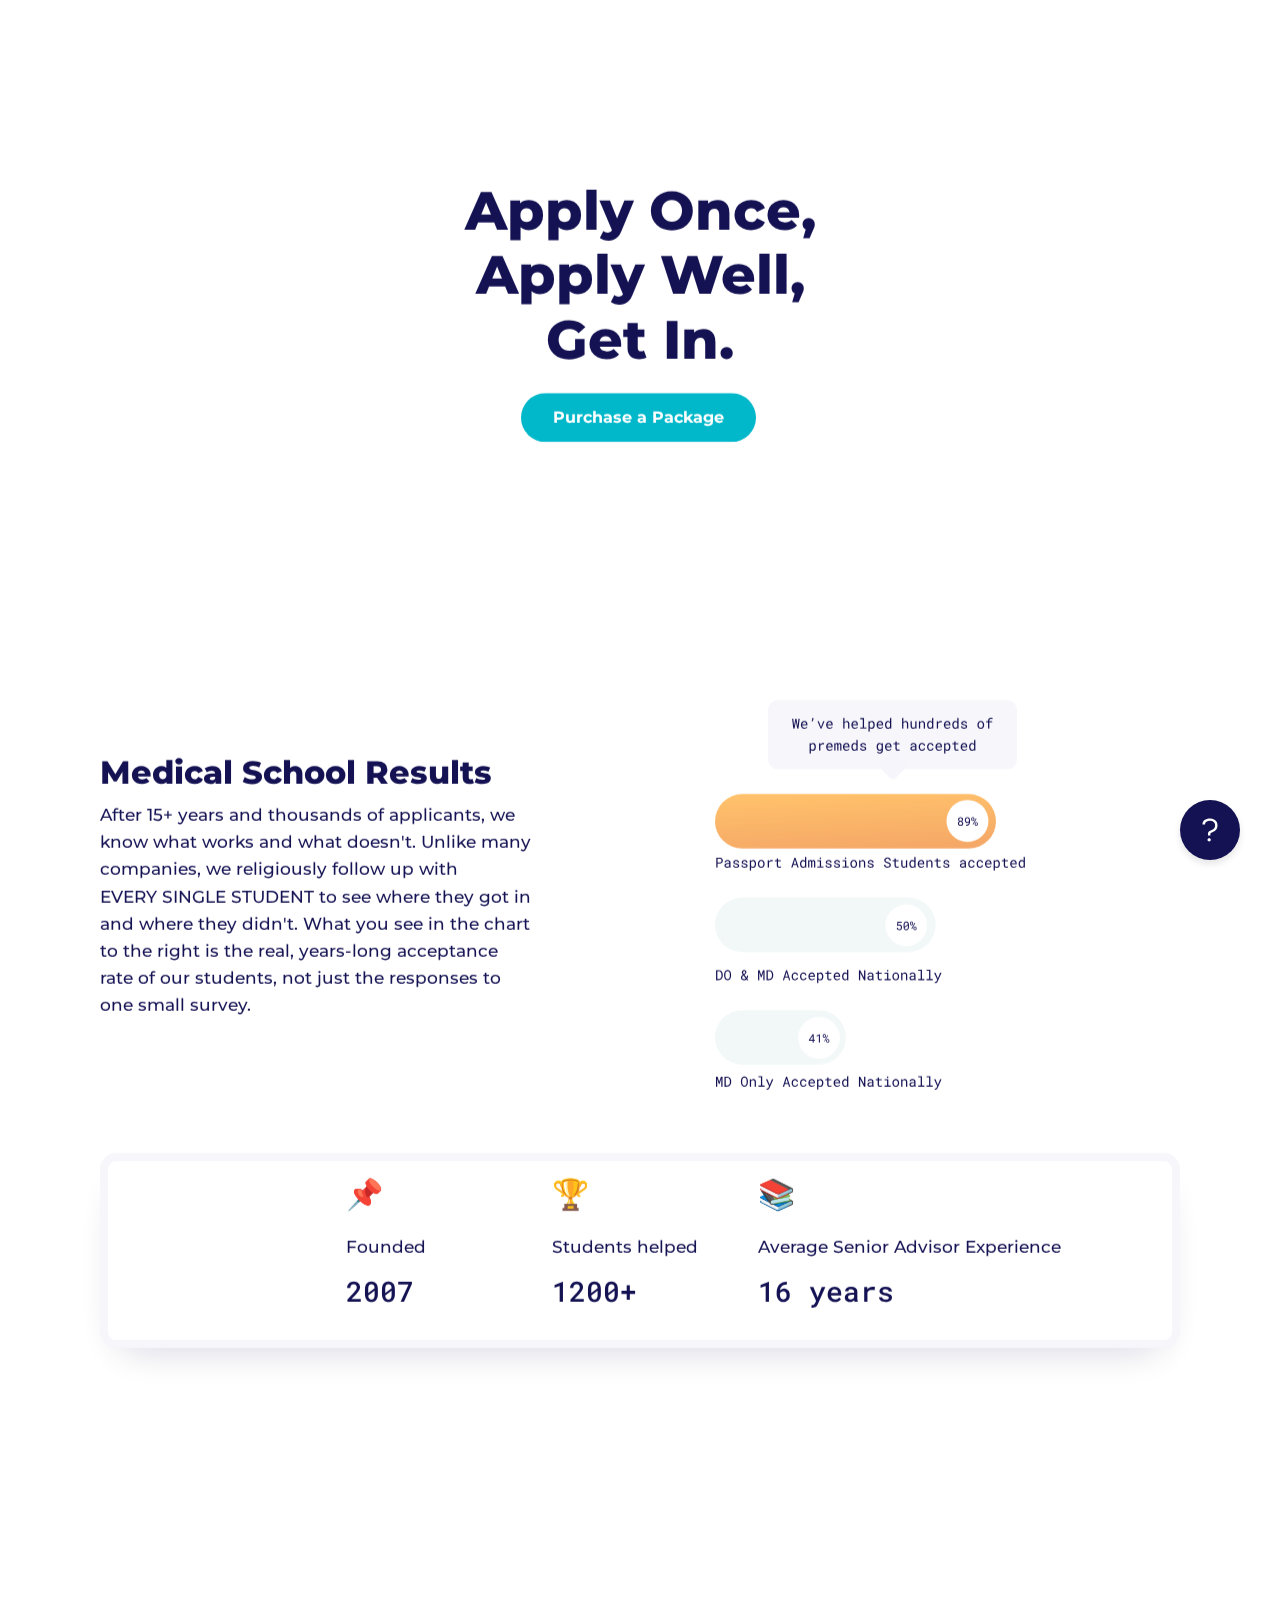
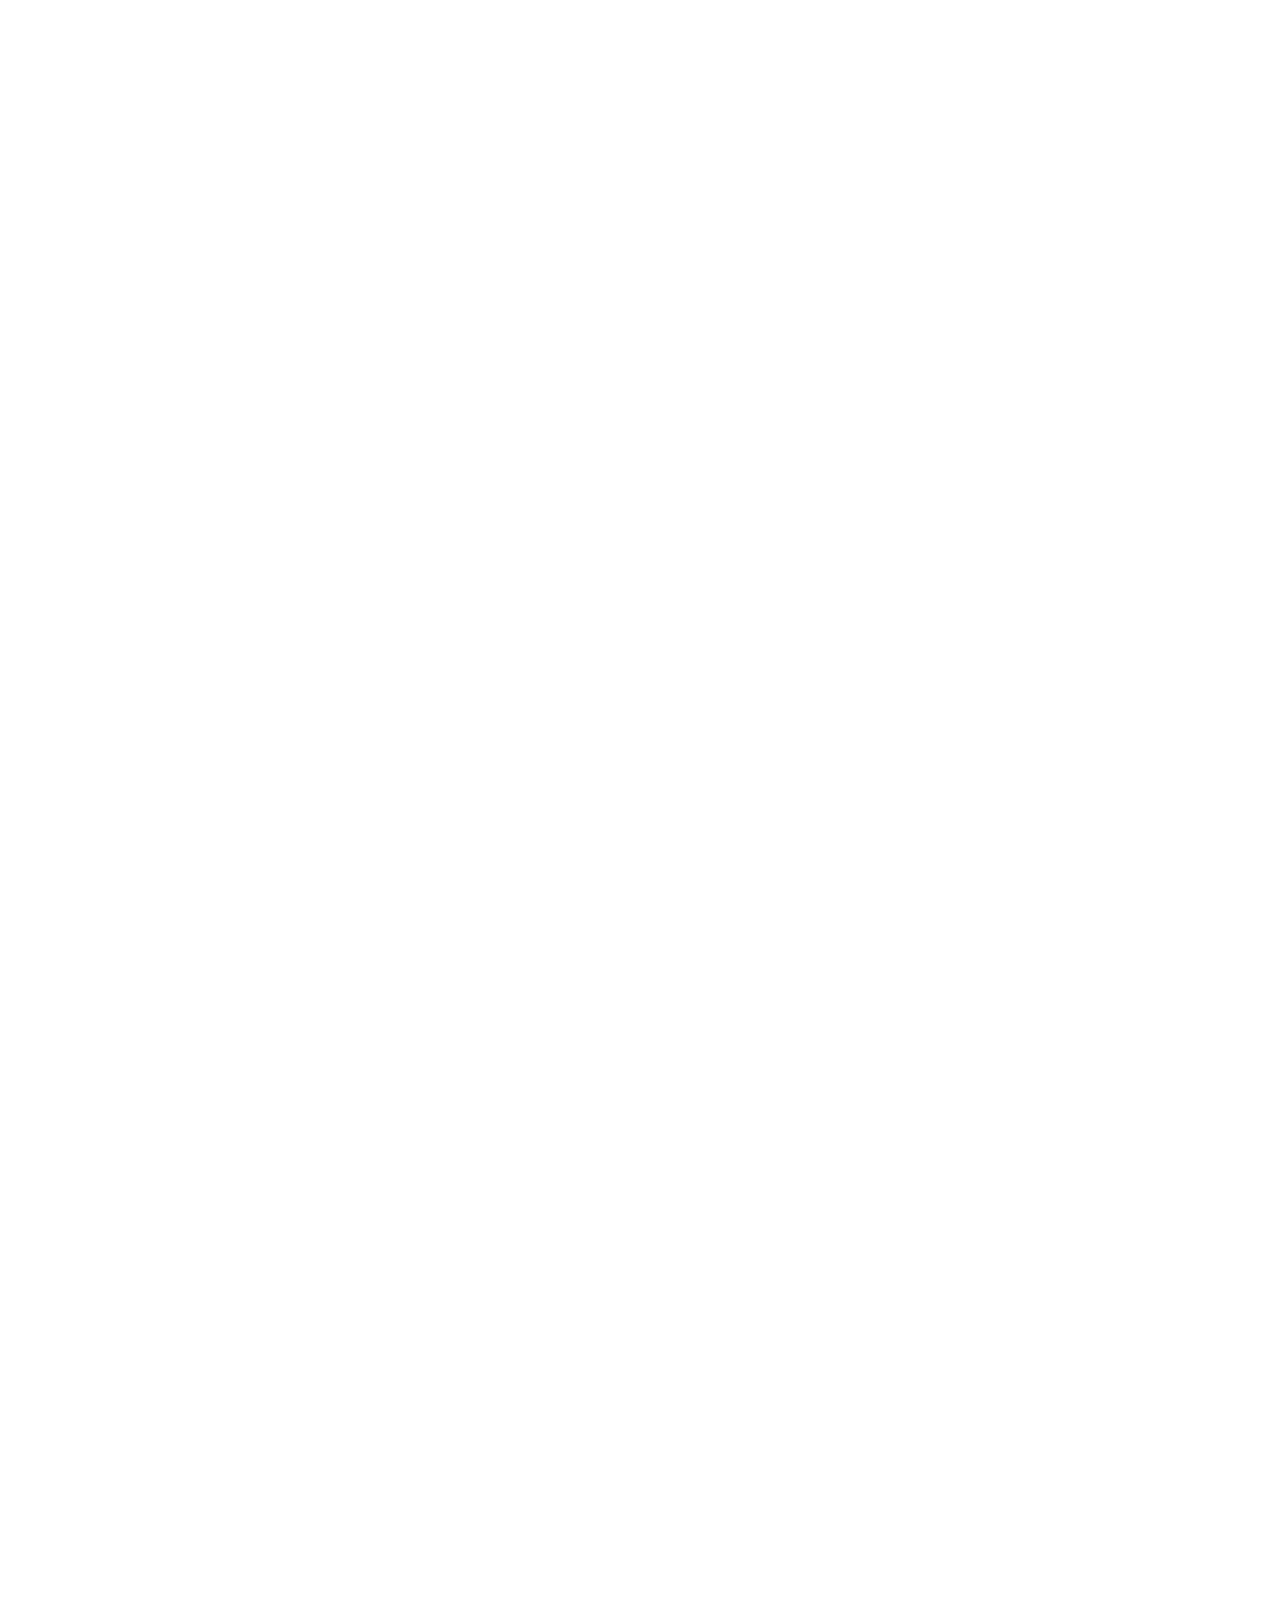
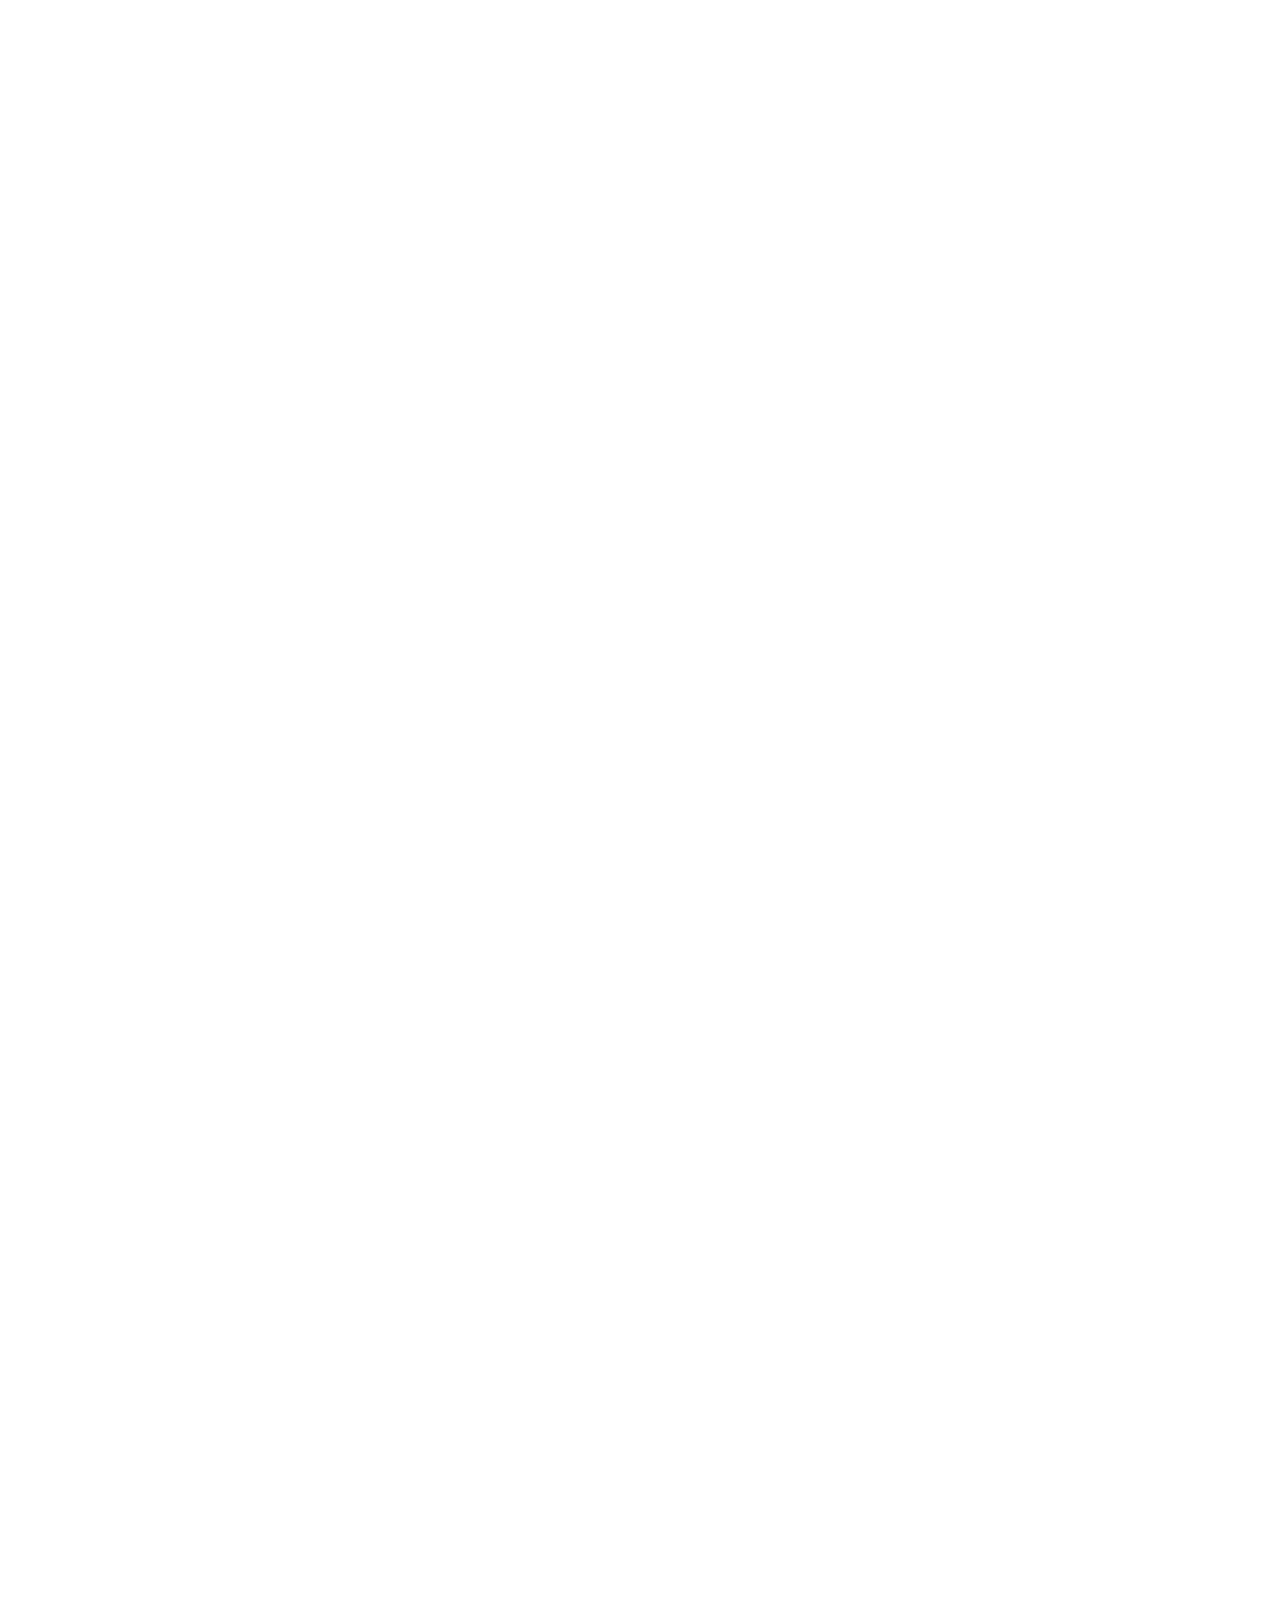
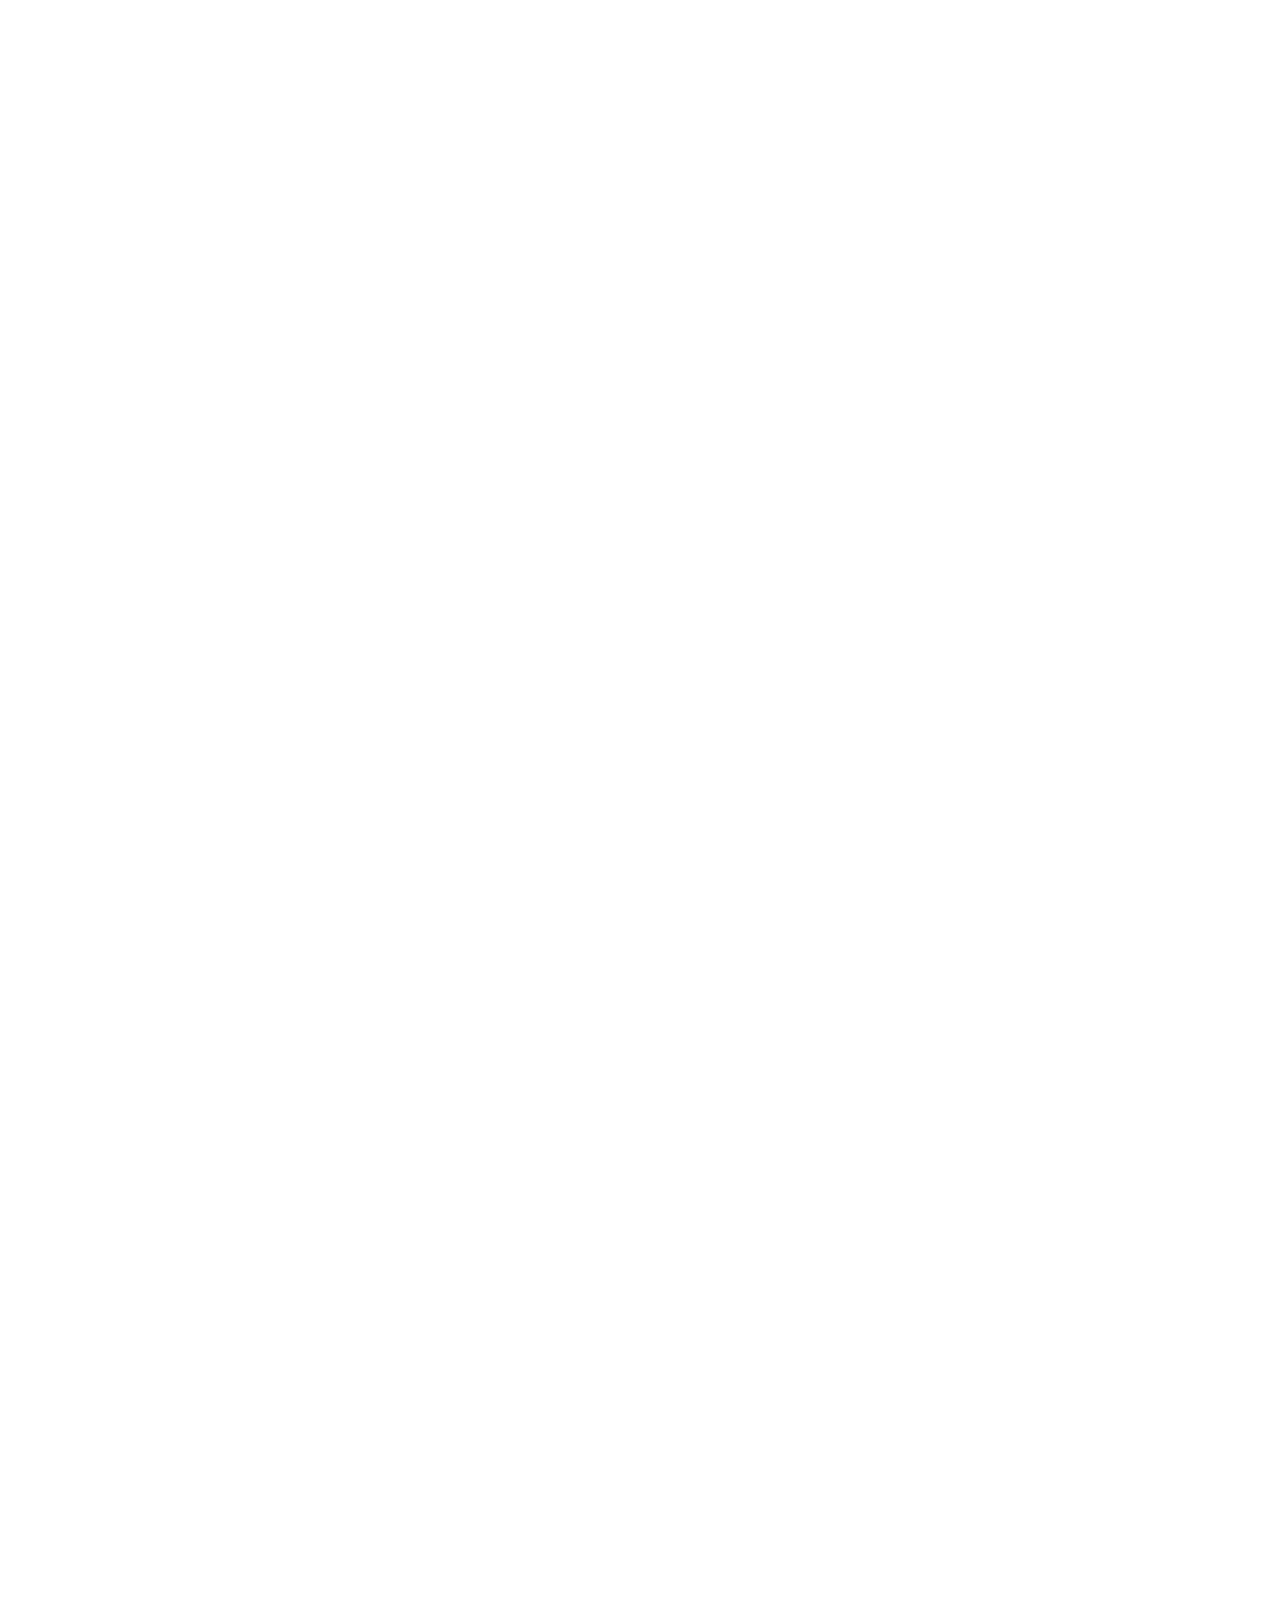
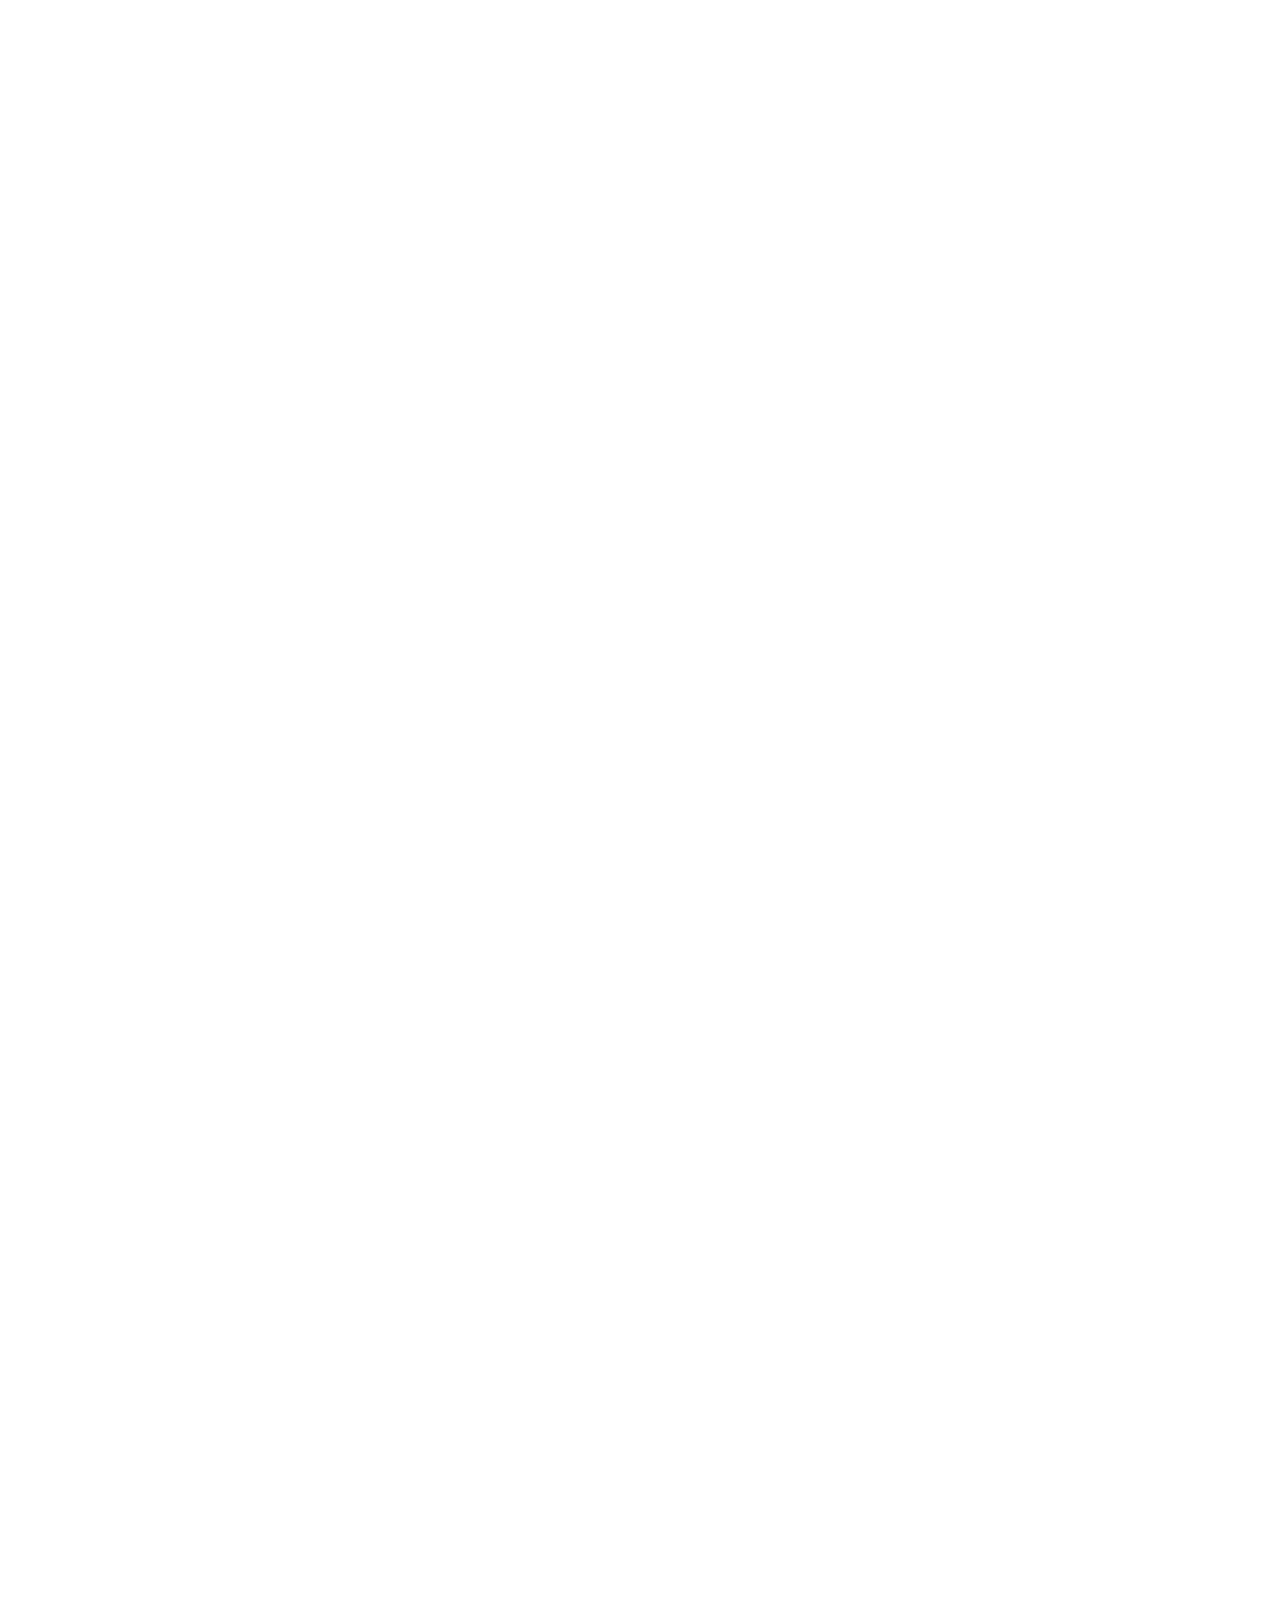
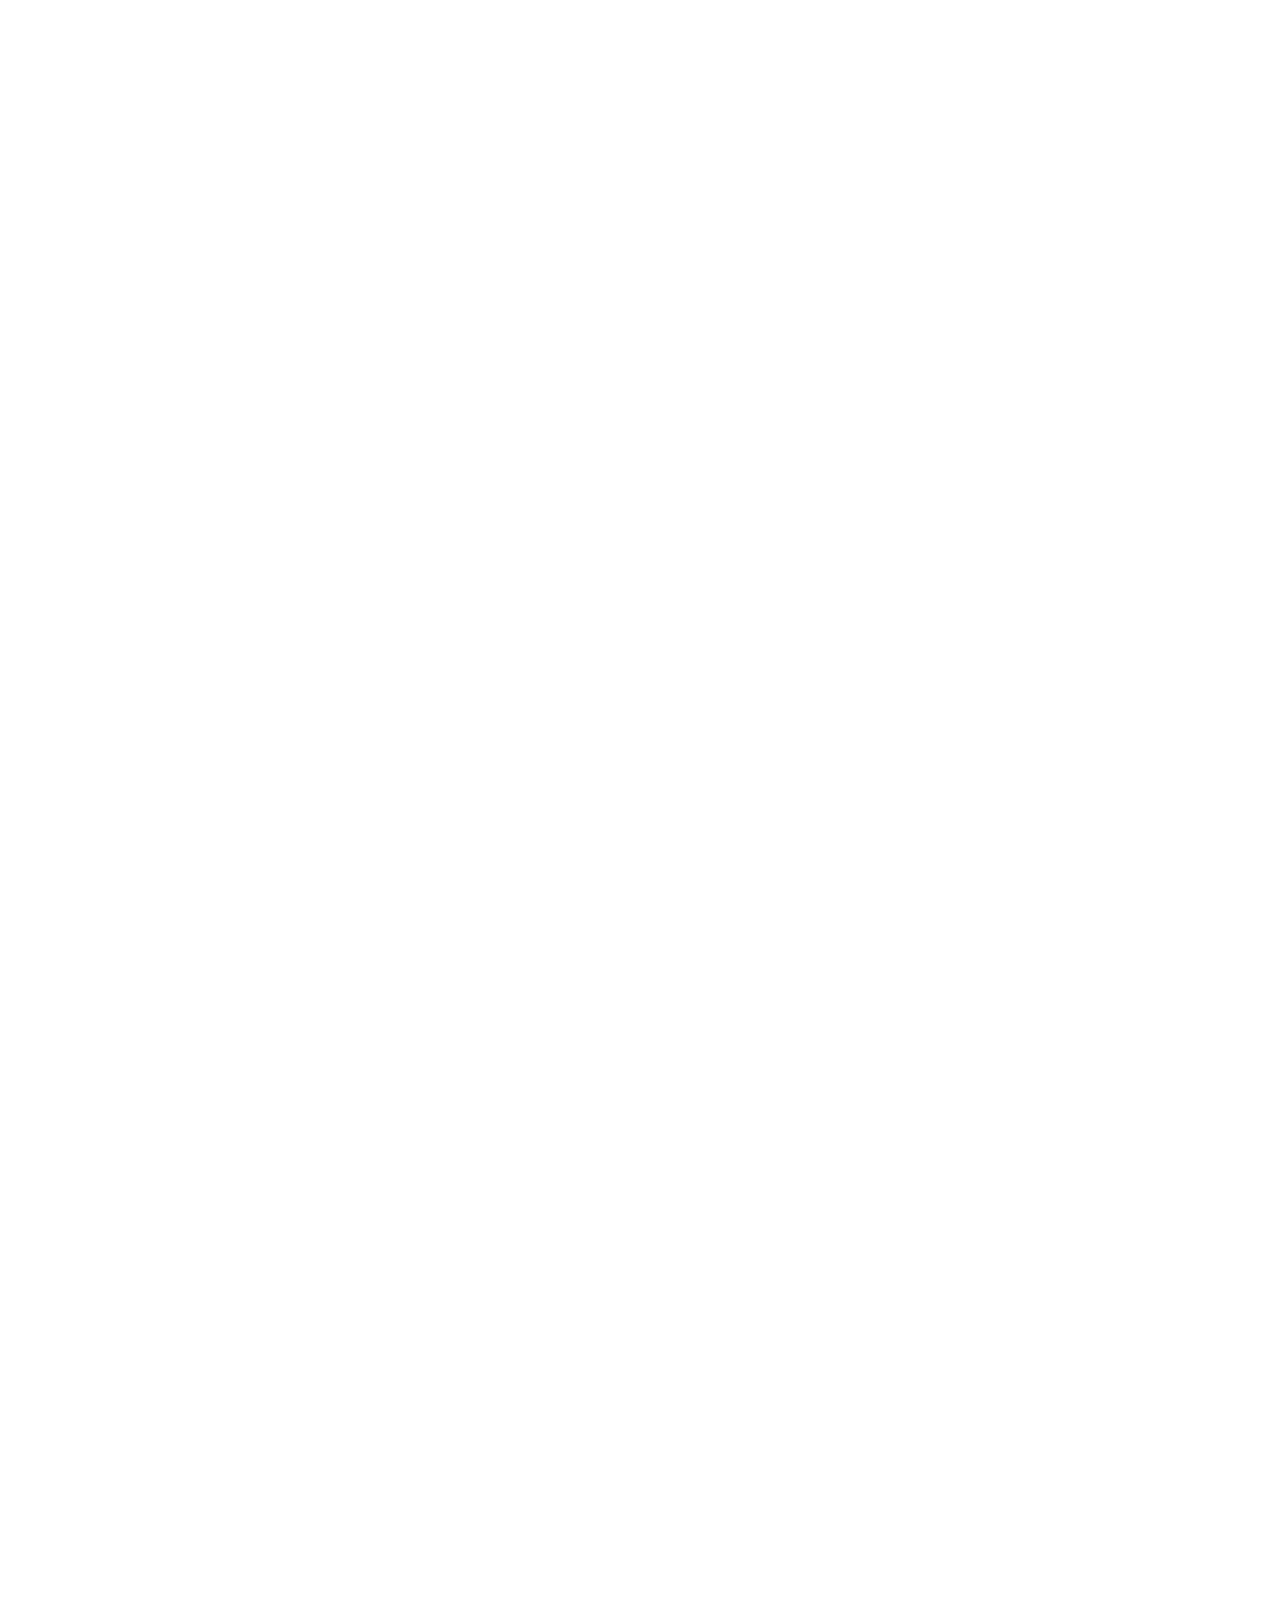
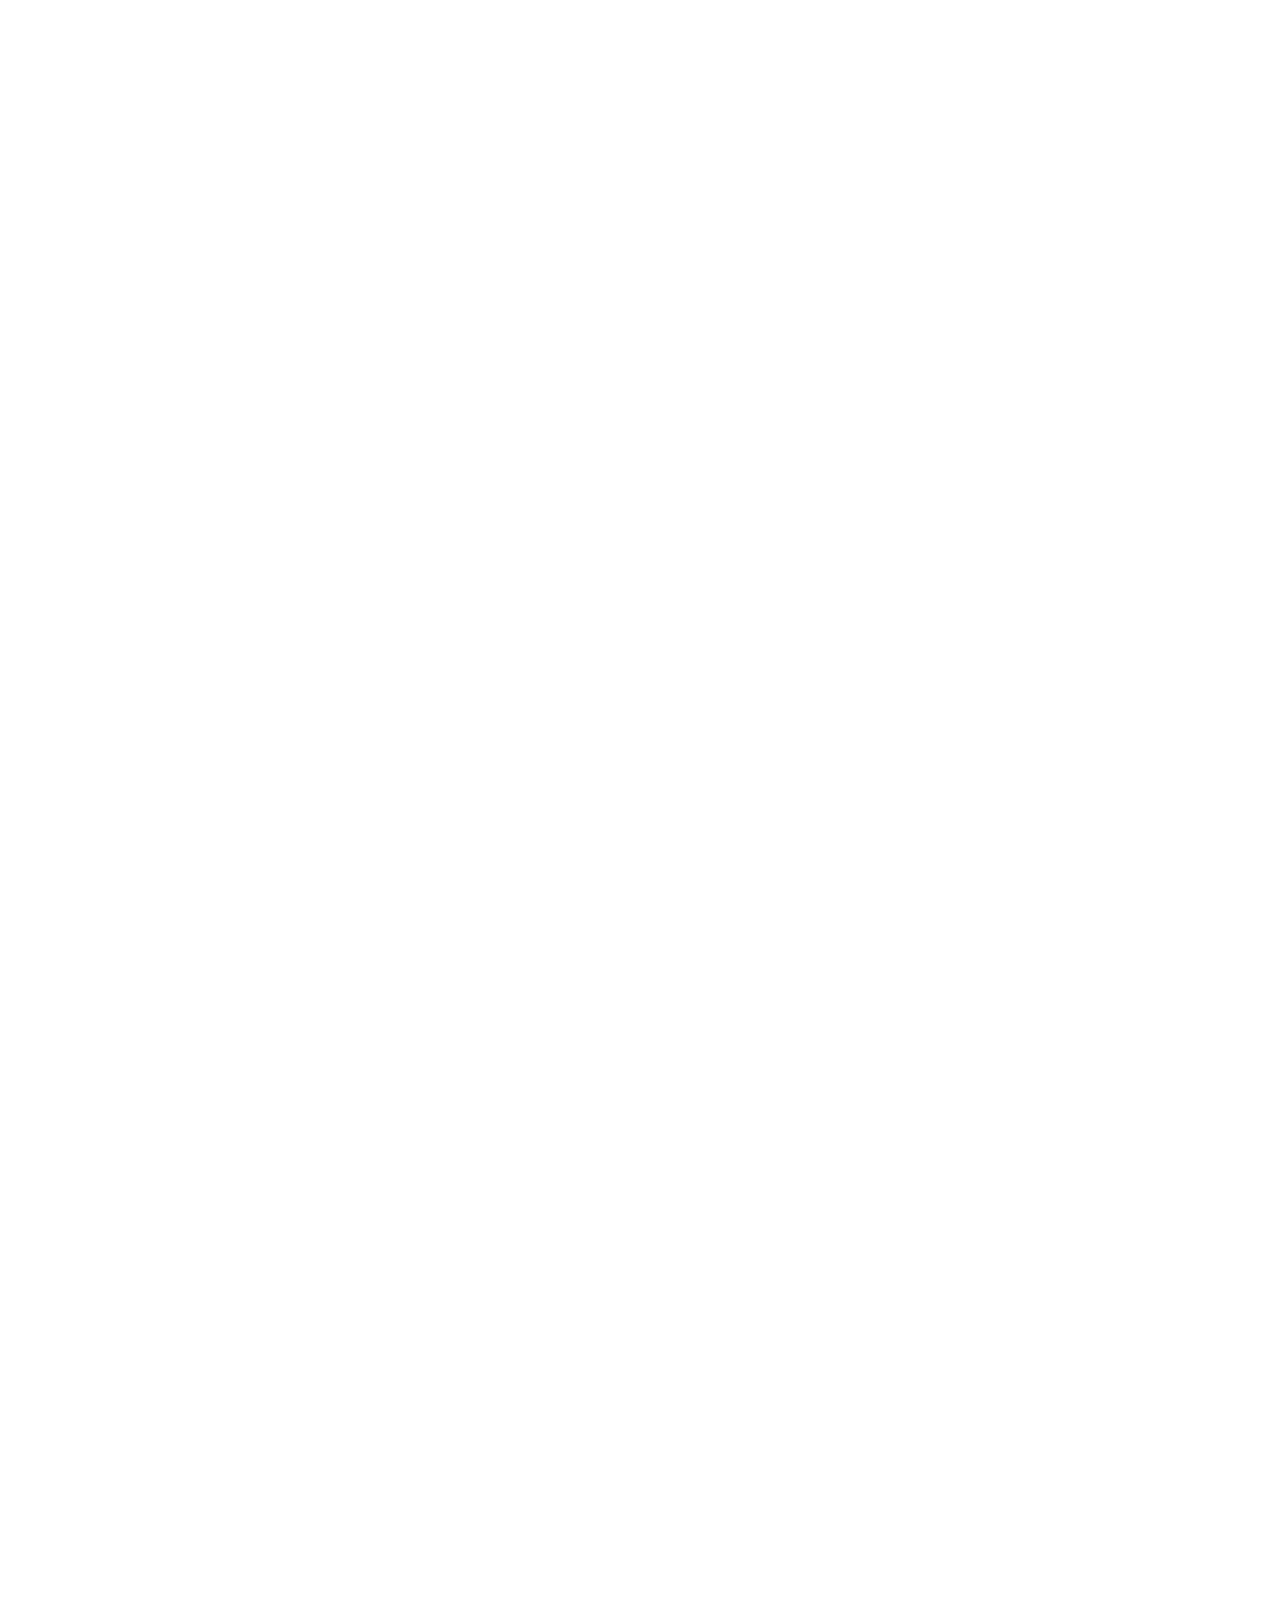
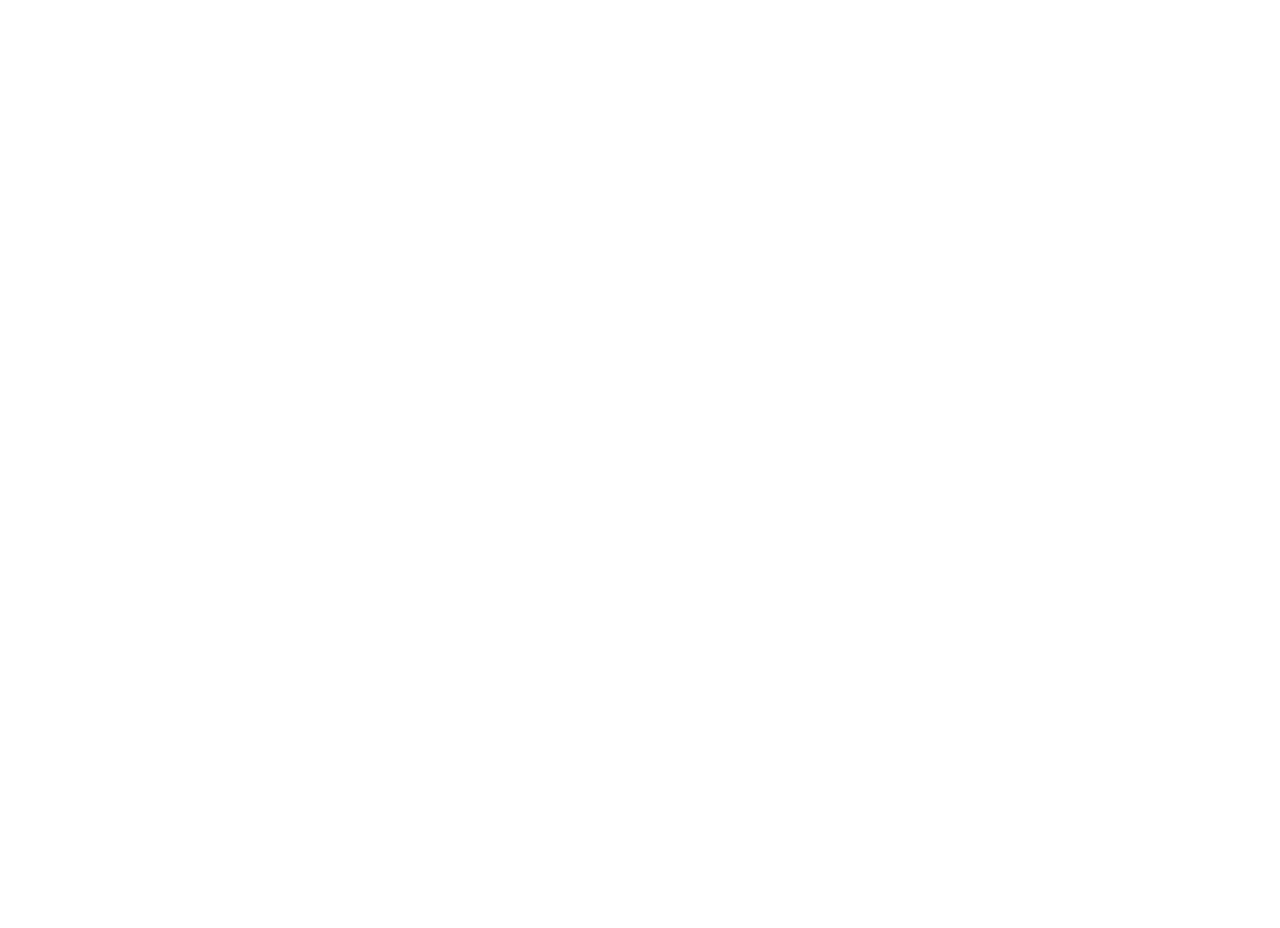
==== commit 41c5774e: "Fix Youtube links. Fix mobile responsiveness." ====
--- a/index.html
+++ b/index.html
@@ -1,113 +1,2399 @@
 <!DOCTYPE html>
 <!-- saved from url=(0063)https://www.passportadmissions.com/services/passport-med-school -->
-<html data-wf-domain="www.passportadmissions.com" data-wf-page="642332d10fb4ad99193af555" data-wf-site="5e6eeab7db26870cc6f5d0e1" class="w-mod-js w-mod-ix wf-montserrat-n9-active wf-montserrat-n1-active wf-montserrat-n5-active wf-montserrat-n7-active wf-montserrat-n6-active wf-montserrat-n2-active wf-montserrat-n3-active wf-montserrat-n8-active wf-montserrat-n4-active wf-robotomono-n4-active wf-robotomono-n7-active wf-robotomono-n5-active wf-montserrat-i6-active wf-montserrat-i3-active wf-montserrat-i1-active wf-montserrat-i5-active wf-montserrat-i4-active wf-montserrat-i9-active wf-montserrat-i7-active wf-montserrat-i2-active wf-montserrat-i8-active wf-active"><head><meta http-equiv="Content-Type" content="text/html; charset=UTF-8"><style>.wf-force-outline-none[tabindex="-1"]:focus{outline:none;}</style><title>Passport Admissions: Services - Medical School Admissions</title><meta content="Passport Admissions: Services - Medical School Admissions" property="og:title"><meta content="Passport Admissions: Services - Medical School Admissions" property="twitter:title"><meta content="width=device-width, initial-scale=1" name="viewport"><link href="./Passport Admissions_ Services - Medical School Admissions_files/passportadmissions.webflow.d6f4f2745.min.css" rel="stylesheet" type="text/css"><link href="https://fonts.googleapis.com/" rel="preconnect"><link href="https://fonts.gstatic.com/" rel="preconnect" crossorigin="anonymous"><script type="text/javascript" src="./Passport Admissions_ Services - Medical School Admissions_files/vendor.cd5059a8.js.download"></script><script type="text/javascript" src="./Passport Admissions_ Services - Medical School Admissions_files/main.852e880b.js.download"></script><script type="text/javascript" async="" src="./Passport Admissions_ Services - Medical School Admissions_files/saved_resource"></script><script type="text/javascript" async="" src="./Passport Admissions_ Services - Medical School Admissions_files/4390913.js.download"></script><script async="" src="./Passport Admissions_ Services - Medical School Admissions_files/gtm.js.download"></script><script src="./Passport Admissions_ Services - Medical School Admissions_files/webfont.js.download" type="text/javascript"></script><link rel="stylesheet" href="./Passport Admissions_ Services - Medical School Admissions_files/css" media="all"><script type="text/javascript">WebFont.load({  google: {    families: ["Montserrat:100,100italic,200,200italic,300,300italic,400,400italic,500,500italic,600,600italic,700,700italic,800,800italic,900,900italic","Roboto Mono:regular,500,700"]  }});</script><!--[if lt IE 9]><script src="https://cdnjs.cloudflare.com/ajax/libs/html5shiv/3.7.3/html5shiv.min.js" type="text/javascript"></script><![endif]--><script type="text/javascript">!function(o,c){var n=c.documentElement,t=" w-mod-";n.className+=t+"js",("ontouchstart"in o||o.DocumentTouch&&c instanceof DocumentTouch)&&(n.className+=t+"touch")}(window,document);</script><link href="https://global-uploads.webflow.com/5e6eeab7db26870cc6f5d0e1/5e6eee137ef3941402557506_fav-icon-32-32.png" rel="shortcut icon" type="image/x-icon"><link href="https://global-uploads.webflow.com/5e6eeab7db26870cc6f5d0e1/5e6eee15e64d7d2395db4eba_fav-icon-256---256.png" rel="apple-touch-icon"><script async="" src="./Passport Admissions_ Services - Medical School Admissions_files/js"></script><script type="text/javascript">window.dataLayer = window.dataLayer || [];function gtag(){dataLayer.push(arguments);}gtag('js', new Date());gtag('config', 'UA-209503280-1', {'anonymize_ip': false});</script><!-- Jetboost code -->
-<script id="jetboost-script" type="text/javascript"> window.JETBOOST_SITE_ID = "ckpru177v0diy0t2kfxdh6xm0"; (function(d) { var s = d.createElement("script"); s.src = "https://cdn.jetboost.io/jetboost.js"; s.async = 1; d.getElementsByTagName("head")[0].appendChild(s); })(document); </script><script src="./Passport Admissions_ Services - Medical School Admissions_files/jetboost.js.download" async=""></script>
-
-<!-- Help Scout Beacon code -->
-<script type="text/javascript">!function(e,t,n){function a(){var e=t.getElementsByTagName("script")[0],n=t.createElement("script");n.type="text/javascript",n.async=!0,n.src="https://beacon-v2.helpscout.net",e.parentNode.insertBefore(n,e)}if(e.Beacon=n=function(t,n,a){e.Beacon.readyQueue.push({method:t,options:n,data:a})},n.readyQueue=[],"complete"===t.readyState)return a();e.attachEvent?e.attachEvent("onload",a):e.addEventListener("load",a,!1)}(window,document,window.Beacon||function(){});</script>
-<script type="text/javascript">window.Beacon('init', '29fa03e3-c923-44c5-9e5c-7d4a1a94ea96')</script>
-
-<!-- Google Tag Manager -->
-<script>(function(w,d,s,l,i){w[l]=w[l]||[];w[l].push({'gtm.start':
-new Date().getTime(),event:'gtm.js'});var f=d.getElementsByTagName(s)[0],
-j=d.createElement(s),dl=l!='dataLayer'?'&l='+l:'';j.async=true;j.src=
-'https://www.googletagmanager.com/gtm.js?id='+i+dl;f.parentNode.insertBefore(j,f);
-})(window,document,'script','dataLayer','GTM-5H3JCDT');</script>
-<!-- End Google Tag Manager --></head><body><div class="page-wrapper"><div class="css-embed w-embed"><style>
-@media only screen and (min-width: 1440px) {
-     .university-name {font-size: 20px;}
-     
-}
-</style></div><section class="section is-service-hero medicalschool no-top-margin" style="opacity: 1; transform: translate3d(0px, 0px, 0px) scale3d(1, 1, 1) rotateX(0deg) rotateY(0deg) rotateZ(0deg) skew(0deg, 0deg); transform-style: preserve-3d;"><div class="container"><div class="section-header is--400"><h1 class="service-hero__heading">Apply Once,<br>Apply Well,<br>Get In.</h1><div class="text-hero-service">Apply Once. Apply Well. Get In.</div><a href="https://www.passportadmissions.com/services/passport-med-school#packages" class="button w-button">Purchase a Package</a></div></div></section><section class="section is--more-padding" style="opacity: 1; transform: translate3d(0px, 0px, 0px) scale3d(1, 1, 1) rotateX(0deg) rotateY(0deg) rotateZ(0deg) skew(0deg, 0deg); transform-style: preserve-3d;"><div class="container"><div class="w-layout-grid halves medical-results"><div id="w-node-_30a845c3-8a8f-3ee8-5725-10626b6901b1-193af555" class="service-results"><h2>Medical School Results</h2><p>After 15+ years and thousands of applicants, we know what works and what doesn't. Unlike many companies, we religiously follow up with EVERY&nbsp;SINGLE&nbsp;STUDENT to see where they got in and where they didn't. What you see in the chart to the right is the real, years-long acceptance rate of our students, not just the responses to one small survey.<br></p></div><div id="w-node-_4970b6dc-5280-92a6-5116-f19424aab186-193af555" class="service-results"><div class="service-results-grid"><div id="w-node-_5d2fb9d1-5877-feb1-9fae-6858b4efeae9-193af555" class="v-flex-centered"><div class="circle is--service-result"><div class="service-value">89%<span class="pts"></span></div><div class="circle-badge"><div class="text-emoji result">🏆</div></div></div><div class="label">Passport Admissions</div></div><div id="w-node-a059e397-5d3c-abeb-0b91-c5c20edc36be-193af555" class="v-flex-centered"><div class="circle is--service-result is--second"><div class="service-value is--second">40%<span class="pts"></span></div></div><div class="label">National Average</div></div></div><img src="./Passport Admissions_ Services - Medical School Admissions_files/60ba246988fd0023c1e958b1_Medical-shcool__img.svg" loading="lazy" alt="" class="medical-school-hero__img"></div></div><div class="home-proof top-margin-60 border-box"><div class="flexcolwrap proof"><div class="flex3col proof"><div class="text-icon is--bm16">📌</div><div class="p-17 is--small">Founded</div><div class="value-text">2007</div></div><div class="flex3col proof"><div class="text-icon is--bm16">🏆</div><div class="p-17 is--small">Students helped</div><div class="value-text">1200+</div></div><div class="flex3col proof is--centered"><div class="text-icon is--bm16">📚</div><div class="p-17 is--small">Average Senior Advisor Experience</div><div class="value-text">16 years</div></div></div></div></div></section><section class="section is--testimonial" style="opacity: 1; transform: translate3d(0px, 0px, 0px) scale3d(1, 1, 1) rotateX(0deg) rotateY(0deg) rotateZ(0deg) skew(0deg, 0deg); transform-style: preserve-3d;"><div class="container"><div class="w-layout-grid quote-grid"><div id="w-node-a24fafde-0e20-7108-d1c8-baa1d64568a7-193af555" class="quote-w"><img src="./Passport Admissions_ Services - Medical School Admissions_files/606769b7fb08b47ed96b05b0_“.svg" loading="lazy" alt="" class="quote-mark"><div class="quote-text quote-mob">I now have confidence that I submitted the best applications I could.</div><div class="label">Riley - Future MD&nbsp;Student</div></div><img src="./Passport Admissions_ Services - Medical School Admissions_files/60676902a2207a08e6fc8c98_AdobeStock_250122909.jpg" loading="lazy" width="400" id="w-node-a24fafde-0e20-7108-d1c8-baa1d64568ad-193af555" srcset="https://global-uploads.webflow.com/5e6eeab7db26870cc6f5d0e1/60676902a2207a08e6fc8c98_AdobeStock_250122909-p-500.jpeg 500w, https://global-uploads.webflow.com/5e6eeab7db26870cc6f5d0e1/60676902a2207a08e6fc8c98_AdobeStock_250122909.jpg 800w" sizes="(max-width: 767px) 100vw, 400px" alt="" class="image-2"></div></div></section><section class="section is--testimonials" style="opacity: 1; transform: translate3d(0px, 0px, 0px) scale3d(1, 1, 1) rotateX(0deg) rotateY(0deg) rotateZ(0deg) skew(0deg, 0deg); transform-style: preserve-3d;"><div class="container"><div class="testimonial-video-list"><div class="testimonial__video"><div style="padding-top:56.17021276595745%" class="w-embed-youtubevideo"><iframe src="./Passport Admissions_ Services - Medical School Admissions_files/9L7kqiQioXA.html" frameborder="0" style="position:absolute;left:0;top:0;width:100%;height:100%;pointer-events:auto" allow="autoplay; encrypted-media" allowfullscreen="" title="Sojas&#39; Experience working with Passport Admissions"></iframe></div></div><div class="testimonial__video"><div style="padding-top:56.17021276595745%" class="w-embed-youtubevideo"><iframe src="./Passport Admissions_ Services - Medical School Admissions_files/NDxz0BYev_A.html" frameborder="0" style="position:absolute;left:0;top:0;width:100%;height:100%;pointer-events:auto" allow="autoplay; encrypted-media" allowfullscreen="" title="Carmen&#39;s Experience Working with Passport Admissions"></iframe></div></div><div class="testimonial__video"><div style="padding-top:56.17021276595745%" class="w-embed-youtubevideo"><iframe src="./Passport Admissions_ Services - Medical School Admissions_files/Bh9hDHgsYXs.html" frameborder="0" style="position:absolute;left:0;top:0;width:100%;height:100%;pointer-events:auto" allow="autoplay; encrypted-media" allowfullscreen="" title="Laura Lowe&#39;s Testimonial"></iframe></div></div><div class="testimonial__video"><div style="padding-top:56.17021276595745%" class="w-embed-youtubevideo"><iframe src="./Passport Admissions_ Services - Medical School Admissions_files/4gtdmP6gE_8.html" frameborder="0" style="position:absolute;left:0;top:0;width:100%;height:100%;pointer-events:auto" allow="autoplay; encrypted-media" allowfullscreen="" title="Emily&#39;s Testimonial"></iframe></div></div></div></div></section><section class="section is--method" style="opacity: 1; transform: translate3d(0px, 0px, 0px) scale3d(1, 1, 1) rotateX(0deg) rotateY(0deg) rotateZ(0deg) skew(0deg, 0deg); transform-style: preserve-3d;"><div class="section-header"><h2>Our Method</h2><a href="https://www.passportadmissions.com/services/passport-med-school#packages" class="button w-button">Purchase a Package</a></div><div class="container"><div class="method-container"><div class="method-card"><div class="text-emoji">🎲</div><h3>What Are My Chances?</h3><p class="p-nm">We'll talk about your goals, your stats, and what you need to do to get in.</p><img src="./Passport Admissions_ Services - Medical School Admissions_files/607c74267c6777554fe22487_dashed-line-s.svg" loading="lazy" alt="" class="dashed-line-straight"></div><div class="method-card _2nd"><div class="text-emoji">🎯</div><h3>Strategy Session and Timeline</h3><p class="p-nm">A great application starts with a great strategy, followed by breaking down what you need to do week by week.</p><img src="./Passport Admissions_ Services - Medical School Admissions_files/606e147dc6f7ff0d022fdf28_line.svg" loading="lazy" width="207" alt="" class="method-path"><img src="./Passport Admissions_ Services - Medical School Admissions_files/607c74267c6777554fe22487_dashed-line-s.svg" loading="lazy" alt="" class="dashed-line-straight"></div><div class="method-card _3rd"><div class="text-emoji">🔍</div><h3>School Selection</h3><p class="p-nm">We go beyond grades and test scores to help you choose a list of schools that match your goals and fit your preferences.</p><img src="./Passport Admissions_ Services - Medical School Admissions_files/606e147dc6f7ff0d022fdf28_line.svg" loading="lazy" width="207" alt="" class="method-path is--left"><img src="./Passport Admissions_ Services - Medical School Admissions_files/607c74267c6777554fe22487_dashed-line-s.svg" loading="lazy" alt="" class="dashed-line-straight"></div><div class="method-card _4th"><div class="text-emoji">📝</div><h3>Essays - From Start to Finish</h3><p class="p-nm">We help you tell your story as well as possible, from brainstorming through the final read.</p><img src="./Passport Admissions_ Services - Medical School Admissions_files/606e147dc6f7ff0d022fdf28_line.svg" loading="lazy" width="207" alt="" class="method-path"><img src="./Passport Admissions_ Services - Medical School Admissions_files/607c74267c6777554fe22487_dashed-line-s.svg" loading="lazy" alt="" class="dashed-line-straight"></div><div class="method-card _5th"><div class="text-emoji">🚦</div><h3>Mock Admissions Committee</h3><p class="p-nm">Our mock admissions committee will give you honest feedback about your final product before you submit the real application.</p><img src="./Passport Admissions_ Services - Medical School Admissions_files/606e147dc6f7ff0d022fdf28_line.svg" loading="lazy" width="207" alt="" class="method-path is--left"><img src="./Passport Admissions_ Services - Medical School Admissions_files/607c74267c6777554fe22487_dashed-line-s.svg" loading="lazy" alt="" class="dashed-line-straight"></div><div class="method-card _6th"><div class="text-emoji">🎛</div><h3>Interview Prep</h3><p class="p-nm">Our mock interviews closely mimic interview day, whether that's a traditional interview, MMI, panel interview, or any other type.</p><img src="./Passport Admissions_ Services - Medical School Admissions_files/606e147dc6f7ff0d022fdf28_line.svg" loading="lazy" width="207" alt="" class="method-path"><img src="./Passport Admissions_ Services - Medical School Admissions_files/607c74267c6777554fe22487_dashed-line-s.svg" loading="lazy" alt="" class="dashed-line-straight"></div><div class="method-card _7th"><div class="text-emoji">✅</div><h3>Personal Check-Ins</h3><p class="p-nm">You're not just a number; we send you encouragement, check in often to make sure you're on track, and celebrate when you finally get in.</p><img src="./Passport Admissions_ Services - Medical School Admissions_files/606e147dc6f7ff0d022fdf28_line.svg" loading="lazy" width="207" alt="" class="method-path is--left"></div></div></div></section><section id="med-accepted" class="section is--schools" style="opacity: 1; transform: translate3d(0px, 0px, 0px) scale3d(1, 1, 1) rotateX(0deg) rotateY(0deg) rotateZ(0deg) skew(0deg, 0deg); transform-style: preserve-3d;"><div class="section-header"><h2>Select Medical Schools Where Our Students Have Been Accepted</h2></div><div class="schools-w"><div class="schools-cms w-dyn-list"><div role="list" class="schools-grid w-dyn-items"><div id="w-node-_7eef3ebf-f48a-ba41-0362-919808281e87-193af555" role="listitem" class="schools-item w-dyn-item"><img src="./Passport Admissions_ Services - Medical School Admissions_files/608aee335f98120995e33b31_New_York_University_School_of_Medicine_Shield.png" loading="lazy" alt="" class="school__img"><div class="university-name">New York University School of Medicine</div></div><div id="w-node-_7eef3ebf-f48a-ba41-0362-919808281e87-193af555" role="listitem" class="schools-item w-dyn-item"><img src="./Passport Admissions_ Services - Medical School Admissions_files/608aef07fad75627a024e613_220th_sm_11PVIMLQL7.jpg" loading="lazy" alt="" class="school__img"><div class="university-name">Case Western Reserve University School of Medicine</div></div><div id="w-node-_7eef3ebf-f48a-ba41-0362-919808281e87-193af555" role="listitem" class="schools-item w-dyn-item"><img src="./Passport Admissions_ Services - Medical School Admissions_files/608aefb2d5ea43b48f389798_800px-The_University_of_California_1868_UCSF.svg.png" loading="lazy" alt="" sizes="100vw" srcset="https://global-uploads.webflow.com/5ea5dd52f0e208246555ae8a/608aefb2d5ea43b48f389798_800px-The_University_of_California_1868_UCSF.svg-p-500.png 500w, https://global-uploads.webflow.com/5ea5dd52f0e208246555ae8a/608aefb2d5ea43b48f389798_800px-The_University_of_California_1868_UCSF.svg.png 800w" class="school__img"><div class="university-name">University of California, San Francisco, School of Medicine</div></div><div id="w-node-_7eef3ebf-f48a-ba41-0362-919808281e87-193af555" role="listitem" class="schools-item w-dyn-item"><img src="./Passport Admissions_ Services - Medical School Admissions_files/608af842cd57fb9a6d1f076f_Renaissance_SOM_at_Stony_Brook_University.jpg" loading="lazy" alt="" sizes="100vw" srcset="https://global-uploads.webflow.com/5ea5dd52f0e208246555ae8a/608af842cd57fb9a6d1f076f_Renaissance_SOM_at_Stony_Brook_University-p-500.jpeg 500w, https://global-uploads.webflow.com/5ea5dd52f0e208246555ae8a/608af842cd57fb9a6d1f076f_Renaissance_SOM_at_Stony_Brook_University.jpg 796w" class="school__img"><div class="university-name">Renaissance School of Medicine at Stony Brook University</div></div><div id="w-node-_7eef3ebf-f48a-ba41-0362-919808281e87-193af555" role="listitem" class="schools-item w-dyn-item"><img src="./Passport Admissions_ Services - Medical School Admissions_files/608ae37a0cbb5ac1170a73d6_d47361b0-d588-4896-b18a-66606a6d7b84.png" loading="lazy" alt="" class="school__img"><div class="university-name">University of Cincinnati College of Medicine</div></div><div id="w-node-_7eef3ebf-f48a-ba41-0362-919808281e87-193af555" role="listitem" class="schools-item w-dyn-item"><img src="./Passport Admissions_ Services - Medical School Admissions_files/608af2dd3671b4e99c77ee3c_download.png" loading="lazy" alt="" class="school__img"><div class="university-name">Ohio State University College of Medicine</div></div><div id="w-node-_7eef3ebf-f48a-ba41-0362-919808281e87-193af555" role="listitem" class="schools-item w-dyn-item"><img src="./Passport Admissions_ Services - Medical School Admissions_files/608af628fad75675df259857_1200px-University_of_Southern_California_seal.svg.png" loading="lazy" alt="" sizes="100vw" srcset="https://global-uploads.webflow.com/5ea5dd52f0e208246555ae8a/608af628fad75675df259857_1200px-University_of_Southern_California_seal.svg-p-500.png 500w, https://global-uploads.webflow.com/5ea5dd52f0e208246555ae8a/608af628fad75675df259857_1200px-University_of_Southern_California_seal.svg-p-800.png 800w, https://global-uploads.webflow.com/5ea5dd52f0e208246555ae8a/608af628fad75675df259857_1200px-University_of_Southern_California_seal.svg-p-1080.png 1080w, https://global-uploads.webflow.com/5ea5dd52f0e208246555ae8a/608af628fad75675df259857_1200px-University_of_Southern_California_seal.svg.png 1200w" class="school__img"><div class="university-name">Keck School of Medicine of the University of Southern California</div></div><div id="w-node-_7eef3ebf-f48a-ba41-0362-919808281e87-193af555" role="listitem" class="schools-item w-dyn-item"><img src="./Passport Admissions_ Services - Medical School Admissions_files/608af9465976dbd91686032e_1200px-University_of_Arizona_seal.svg.png" loading="lazy" alt="" sizes="100vw" srcset="https://global-uploads.webflow.com/5ea5dd52f0e208246555ae8a/608af9465976dbd91686032e_1200px-University_of_Arizona_seal.svg-p-500.png 500w, https://global-uploads.webflow.com/5ea5dd52f0e208246555ae8a/608af9465976dbd91686032e_1200px-University_of_Arizona_seal.svg-p-800.png 800w, https://global-uploads.webflow.com/5ea5dd52f0e208246555ae8a/608af9465976dbd91686032e_1200px-University_of_Arizona_seal.svg-p-1080.png 1080w, https://global-uploads.webflow.com/5ea5dd52f0e208246555ae8a/608af9465976dbd91686032e_1200px-University_of_Arizona_seal.svg.png 1200w" class="school__img"><div class="university-name">University of Arizona College of Medicine - Phoenix</div></div><div id="w-node-_7eef3ebf-f48a-ba41-0362-919808281e87-193af555" role="listitem" class="schools-item w-dyn-item"><img src="./Passport Admissions_ Services - Medical School Admissions_files/608af7a99a1a9b1f107bbfbc_download.png" loading="lazy" alt="" class="school__img"><div class="university-name">University of California, San Diego School of Medicine</div></div><div id="w-node-_7eef3ebf-f48a-ba41-0362-919808281e87-193af555" role="listitem" class="schools-item w-dyn-item"><img src="./Passport Admissions_ Services - Medical School Admissions_files/608af375a0ec4a689bcfd3cd_unnamed.jpg" loading="lazy" alt="" class="school__img"><div class="university-name">Albert Einstein College of Medicine</div></div><div id="w-node-_7eef3ebf-f48a-ba41-0362-919808281e87-193af555" role="listitem" class="schools-item w-dyn-item"><img src="./Passport Admissions_ Services - Medical School Admissions_files/608aed33fb839a22df5588ea_kisspng-saint-louis-university-school-of-medicine-parks-co-5b40cfc285fe93.9429351115309741465489.png" loading="lazy" alt="" class="school__img"><div class="university-name">Saint Louis University School of Medicine</div></div><div id="w-node-_7eef3ebf-f48a-ba41-0362-919808281e87-193af555" role="listitem" class="schools-item w-dyn-item"><img src="./Passport Admissions_ Services - Medical School Admissions_files/608af433dfa2f53fd9ce3ddf_uci_traditional_yel_blue_bckgrnd.png" loading="lazy" alt="" class="school__img"><div class="university-name">University of California, Irvine, School of Medicine</div></div><div id="w-node-_7eef3ebf-f48a-ba41-0362-919808281e87-193af555" role="listitem" class="schools-item w-dyn-item"><img src="./Passport Admissions_ Services - Medical School Admissions_files/608aee0a52db4c2e21efced5_1200px-VCU_Seal_sans_logotype.svg.png" loading="lazy" alt="" sizes="100vw" srcset="https://global-uploads.webflow.com/5ea5dd52f0e208246555ae8a/608aee0a52db4c2e21efced5_1200px-VCU_Seal_sans_logotype.svg-p-500.png 500w, https://global-uploads.webflow.com/5ea5dd52f0e208246555ae8a/608aee0a52db4c2e21efced5_1200px-VCU_Seal_sans_logotype.svg-p-800.png 800w, https://global-uploads.webflow.com/5ea5dd52f0e208246555ae8a/608aee0a52db4c2e21efced5_1200px-VCU_Seal_sans_logotype.svg-p-1080.png 1080w, https://global-uploads.webflow.com/5ea5dd52f0e208246555ae8a/608aee0a52db4c2e21efced5_1200px-VCU_Seal_sans_logotype.svg.png 1200w" class="school__img"><div class="university-name">Virginia Commonwealth University School of Medicine</div></div><div id="w-node-_7eef3ebf-f48a-ba41-0362-919808281e87-193af555" role="listitem" class="schools-item w-dyn-item"><img src="./Passport Admissions_ Services - Medical School Admissions_files/608ae47c65025e732235f882_download.jpg" loading="lazy" alt="" class="school__img"><div class="university-name">Sidney Kimmel Medical College at Thomas Jefferson University</div></div><div id="w-node-_7eef3ebf-f48a-ba41-0362-919808281e87-193af555" role="listitem" class="schools-item w-dyn-item"><img src="./Passport Admissions_ Services - Medical School Admissions_files/608af319dfa2f53245ce3969_2lN6pst5_400x400.jpg" loading="lazy" alt="" class="school__img"><div class="university-name">University of Miami Leonard M. Miller School of Medicine</div></div><div id="w-node-_7eef3ebf-f48a-ba41-0362-919808281e87-193af555" role="listitem" class="schools-item w-dyn-item"><img src="./Passport Admissions_ Services - Medical School Admissions_files/608af282cd57fb79db1ec922_Rosalind_Franklin_University_Seal_2015.png" loading="lazy" alt="" class="school__img"><div class="university-name">Chicago Medical School at Rosalind Franklin University of Medicine &amp; Science</div></div><div id="w-node-_7eef3ebf-f48a-ba41-0362-919808281e87-193af555" role="listitem" class="schools-item w-dyn-item"><img src="./Passport Admissions_ Services - Medical School Admissions_files/608af235760dedde9cea75a7_Loma-Linda-University-Secondary-Application-e1552893972804.png" loading="lazy" alt="" class="school__img"><div class="university-name">Loma Linda University</div></div><div id="w-node-_7eef3ebf-f48a-ba41-0362-919808281e87-193af555" role="listitem" class="schools-item w-dyn-item"><img src="./Passport Admissions_ Services - Medical School Admissions_files/608af02a899bae3bdfcc3d7c_Wayne_State_University_School_of_Medicine_logo,_2012.jpg" loading="lazy" alt="" class="school__img"><div class="university-name">Wayne State University School of Medicine</div></div><div id="w-node-_7eef3ebf-f48a-ba41-0362-919808281e87-193af555" role="listitem" class="schools-item w-dyn-item"><img src="./Passport Admissions_ Services - Medical School Admissions_files/608ae43209df4dd4b77d7b8e_SolidTower7484.jpg" loading="lazy" alt="" class="school__img"><div class="university-name">Robert Larner, M.D., College of Medicine at the University of Vermont</div></div><div id="w-node-_7eef3ebf-f48a-ba41-0362-919808281e87-193af555" role="listitem" class="schools-item w-dyn-item"><img src="./Passport Admissions_ Services - Medical School Admissions_files/608af49e9d4a0962cd609ef7_1200px-Pennsylvania_State_University_seal.svg.png" loading="lazy" alt="" sizes="100vw" srcset="https://global-uploads.webflow.com/5ea5dd52f0e208246555ae8a/608af49e9d4a0962cd609ef7_1200px-Pennsylvania_State_University_seal.svg-p-500.png 500w, https://global-uploads.webflow.com/5ea5dd52f0e208246555ae8a/608af49e9d4a0962cd609ef7_1200px-Pennsylvania_State_University_seal.svg.png 1200w" class="school__img"><div class="university-name">Pennsylvania State University College of Medicine</div></div><div id="w-node-_7eef3ebf-f48a-ba41-0362-919808281e87-193af555" role="listitem" class="schools-item w-dyn-item"><img src="./Passport Admissions_ Services - Medical School Admissions_files/608aef6599acf735eb989f23_og-drexel-logo.png" loading="lazy" alt="" class="school__img"><div class="university-name">Drexel University College of Medicine</div></div><div id="w-node-_7eef3ebf-f48a-ba41-0362-919808281e87-193af555" role="listitem" class="schools-item w-dyn-item"><img src="./Passport Admissions_ Services - Medical School Admissions_files/608af0fe579fb1b24961bf82_10365728_869282393111812_4083785925256077970_n.jpg" loading="lazy" alt="" class="school__img"><div class="university-name">Loyola University Chicago Stritch School of Medicine</div></div><div id="w-node-_7eef3ebf-f48a-ba41-0362-919808281e87-193af555" role="listitem" class="schools-item w-dyn-item"><img src="./Passport Admissions_ Services - Medical School Admissions_files/608af20d51dd25e6c1196d18_cBoP38vk_400x400.png" loading="lazy" alt="" class="school__img"><div class="university-name">Lewis Katz School of Medicine at Temple University</div></div><div id="w-node-_7eef3ebf-f48a-ba41-0362-919808281e87-193af555" role="listitem" class="schools-item w-dyn-item"><img src="./Passport Admissions_ Services - Medical School Admissions_files/608af92799272c2393a85562_Florida_Internation_University_seal.svg" loading="lazy" alt="" class="school__img"><div class="university-name">Florida International University Herbert Wertheim College of Medicine</div></div><div id="w-node-_7eef3ebf-f48a-ba41-0362-919808281e87-193af555" role="listitem" class="schools-item w-dyn-item"><img src="./Passport Admissions_ Services - Medical School Admissions_files/608af9e459ef4fdf610b3a6c_1200px-Oakland_University_seal.svg.png" loading="lazy" alt="" sizes="100vw" srcset="https://global-uploads.webflow.com/5ea5dd52f0e208246555ae8a/608af9e459ef4fdf610b3a6c_1200px-Oakland_University_seal.svg-p-500.png 500w, https://global-uploads.webflow.com/5ea5dd52f0e208246555ae8a/608af9e459ef4fdf610b3a6c_1200px-Oakland_University_seal.svg-p-800.png 800w, https://global-uploads.webflow.com/5ea5dd52f0e208246555ae8a/608af9e459ef4fdf610b3a6c_1200px-Oakland_University_seal.svg.png 1200w" class="school__img"><div class="university-name">Oakland University William Beaumont School of Medicine</div></div><div id="w-node-_7eef3ebf-f48a-ba41-0362-919808281e87-193af555" role="listitem" class="schools-item w-dyn-item"><img src="./Passport Admissions_ Services - Medical School Admissions_files/608af3e351dd250b2a19749a_download (1).png" loading="lazy" alt="" class="school__img"><div class="university-name">The University of Toledo College of Medicine and Life Sciences</div></div><div id="w-node-_7eef3ebf-f48a-ba41-0362-919808281e87-193af555" role="listitem" class="schools-item w-dyn-item"><img src="./Passport Admissions_ Services - Medical School Admissions_files/608af760dfa2f524afce58ac_1200px-Medical_College_of_Wisconsin_logo.svg.png" loading="lazy" alt="" sizes="100vw" srcset="https://global-uploads.webflow.com/5ea5dd52f0e208246555ae8a/608af760dfa2f524afce58ac_1200px-Medical_College_of_Wisconsin_logo.svg-p-500.png 500w, https://global-uploads.webflow.com/5ea5dd52f0e208246555ae8a/608af760dfa2f524afce58ac_1200px-Medical_College_of_Wisconsin_logo.svg-p-800.png 800w, https://global-uploads.webflow.com/5ea5dd52f0e208246555ae8a/608af760dfa2f524afce58ac_1200px-Medical_College_of_Wisconsin_logo.svg-p-1080.png 1080w, https://global-uploads.webflow.com/5ea5dd52f0e208246555ae8a/608af760dfa2f524afce58ac_1200px-Medical_College_of_Wisconsin_logo.svg.png 1200w" class="school__img"><div class="university-name">Medical College of Wisconsin</div></div><div id="w-node-_7eef3ebf-f48a-ba41-0362-919808281e87-193af555" role="listitem" class="schools-item w-dyn-item"><img src="./Passport Admissions_ Services - Medical School Admissions_files/608af886a19b26d480823b49_download.png" loading="lazy" alt="" class="school__img"><div class="university-name">University of Missouri-Kansas City School of Medicine</div></div><div id="w-node-_7eef3ebf-f48a-ba41-0362-919808281e87-193af555" role="listitem" class="schools-item w-dyn-item"><img src="./Passport Admissions_ Services - Medical School Admissions_files/608af7f6dfa2f5a188ce5a61_download.png" loading="lazy" alt="" class="school__img"><div class="university-name">University of California, Davis, School of Medicine</div></div><div id="w-node-_7eef3ebf-f48a-ba41-0362-919808281e87-193af555" role="listitem" class="schools-item w-dyn-item"><img src="./Passport Admissions_ Services - Medical School Admissions_files/608af9b0bc1b34443eb19edf_UC_Riverside_seal.svg" loading="lazy" alt="" class="school__img"><div class="university-name">University of California, Riverside School of Medicine</div></div><div id="w-node-_7eef3ebf-f48a-ba41-0362-919808281e87-193af555" role="listitem" class="schools-item w-dyn-item"><img src="./Passport Admissions_ Services - Medical School Admissions_files/608aec54b0a51f2cb0fec786_xYsy5OH.YwwbieKJb5N.1.png" loading="lazy" alt="" class="school__img"><div class="university-name">Tulane University School of Medicine</div></div><div id="w-node-_7eef3ebf-f48a-ba41-0362-919808281e87-193af555" role="listitem" class="schools-item w-dyn-item"><img src="./Passport Admissions_ Services - Medical School Admissions_files/608afa22bc1b34439fb1a41f_1200px-CCOM_Seal.jpg" loading="lazy" alt="" sizes="100vw" srcset="https://global-uploads.webflow.com/5ea5dd52f0e208246555ae8a/608afa22bc1b34439fb1a41f_1200px-CCOM_Seal-p-500.jpeg 500w, https://global-uploads.webflow.com/5ea5dd52f0e208246555ae8a/608afa22bc1b34439fb1a41f_1200px-CCOM_Seal-p-800.jpeg 800w, https://global-uploads.webflow.com/5ea5dd52f0e208246555ae8a/608afa22bc1b34439fb1a41f_1200px-CCOM_Seal.jpg 1200w" class="school__img"><div class="university-name">Chicago College of Osteopathic Medicine of Midwestern University</div></div><div id="w-node-_7eef3ebf-f48a-ba41-0362-919808281e87-193af555" role="listitem" class="schools-item w-dyn-item"><img src="./Passport Admissions_ Services - Medical School Admissions_files/608afa57ee8d4c80204daf56_logo-westernu-meatball-fullres.png" loading="lazy" alt="" class="school__img"><div class="university-name">Western University of Health Sciences/College of Osteopathic Medicine of the Pacific</div></div><div id="w-node-_7eef3ebf-f48a-ba41-0362-919808281e87-193af555" role="listitem" class="schools-item w-dyn-item"><img src="./Passport Admissions_ Services - Medical School Admissions_files/608afacde62ce3678349431f_AZCOM_Seal.jpg" loading="lazy" alt="" class="school__img"><div class="university-name">Arizona College of Osteopathic Medicine of Midwestern University</div></div><div id="w-node-_7eef3ebf-f48a-ba41-0362-919808281e87-193af555" role="listitem" class="schools-item w-dyn-item"><img src="./Passport Admissions_ Services - Medical School Admissions_files/608afaf46cd5b44c55fa7519_Touro_University_California_seal.png" loading="lazy" alt="" class="school__img"><div class="university-name">Touro University College of Osteopathic Medicine–California</div></div><div id="w-node-_7eef3ebf-f48a-ba41-0362-919808281e87-193af555" role="listitem" class="schools-item w-dyn-item"><img src="./Passport Admissions_ Services - Medical School Admissions_files/608afb4f579fb113cd62246f_ATSUlogo2020.png" loading="lazy" alt="" class="school__img"><div class="university-name">A.T. Still University School of Osteopathic Medicine in Arizona</div></div><div id="w-node-_7eef3ebf-f48a-ba41-0362-919808281e87-193af555" role="listitem" class="schools-item w-dyn-item"><img src="./Passport Admissions_ Services - Medical School Admissions_files/608afb1e7ed276e805c5ab78_Pacific_Northwest_University_of_Health_Sciences_Logo.jpg" loading="lazy" alt="" class="school__img"><div class="university-name">Pacific Northwest University of Health Sciences College of Osteopathic Medicine</div></div><div id="w-node-_7eef3ebf-f48a-ba41-0362-919808281e87-193af555" role="listitem" class="schools-item w-dyn-item"><img src="./Passport Admissions_ Services - Medical School Admissions_files/608afa7ede45ded0294307b4_LECOM_logo_shield.png" loading="lazy" alt="" class="school__img"><div class="university-name">Lake Erie College of Osteopathic Medicine</div></div><div id="w-node-_7eef3ebf-f48a-ba41-0362-919808281e87-193af555" role="listitem" class="schools-item w-dyn-item"><img src="./Passport Admissions_ Services - Medical School Admissions_files/608afb8199272c7ca6a85f5f_Ross_University_School_of_Medicine_Logo.jpg" loading="lazy" alt="" class="school__img"><div class="university-name">Ross University School of Medicine</div></div></div></div><div class="schools-lines"><div class="school-h-line transparent"></div><div class="school-h-line"></div><div class="school-h-line"></div><div class="school-h-line"></div><div class="school-h-line transparent"></div></div><div class="schools-lines vertical"><div class="school-h-line vertical transparent"></div><div class="school-h-line vertical"></div><div class="school-h-line vertical"></div><div class="school-h-line vertical"></div><div class="school-h-line vertical"></div><div class="school-h-line vertical transparent"></div></div></div></section><section id="med-advisors" class="section" style="opacity: 1; transform: translate3d(0px, 0px, 0px) scale3d(1, 1, 1) rotateX(0deg) rotateY(0deg) rotateZ(0deg) skew(0deg, 0deg); transform-style: preserve-3d;"><div class="section-header"><div class="section-container"><h2>Medical School Advisors &amp; Editors</h2></div></div><div class="container"><div class="cms-advisor w-dyn-list"><div role="list" class="cms-advisor-list w-dyn-items"><div role="listitem" class="relative w-dyn-item"><a href="https://www.passportadmissions.com/team/ali-murtha" class="cms-advisor-card w-inline-block"><div class="team-center"><img src="./Passport Admissions_ Services - Medical School Admissions_files/6037e5a5ffd5a1502328da22_Ali+Murtha+Headshot.jpg" loading="lazy" alt="" class="team-pic"><div class="team-name">Ali Murtha</div><div class="team-title">UC San Diego Pathology Residency GME Program Manager</div><div class="label">Senior Advisor</div></div><div class="team-center"><p class="mono-14 is--team-bio">Over the past ten years of working in Graduate Medical Education, Ali has reviewed thousands of applications from future physicians and interviewed several hundred more. She has personally counseled dozens through the application, interview, and selection processes and works closely with physicians who interview as part of UCSD's School of Medicine Admissions Committee.</p></div></a></div><div role="listitem" class="relative w-dyn-item"><a href="https://www.passportadmissions.com/team/amol-trivedi" class="cms-advisor-card w-inline-block"><div class="team-center"><img src="./Passport Admissions_ Services - Medical School Admissions_files/61d73cac2a13d3b5264d1cd3_amol1.jpg" loading="lazy" alt="" sizes="70px" srcset="https://global-uploads.webflow.com/5ea5dd52f0e208246555ae8a/61d73cac2a13d3b5264d1cd3_amol1-p-500.jpeg 500w, https://global-uploads.webflow.com/5ea5dd52f0e208246555ae8a/61d73cac2a13d3b5264d1cd3_amol1-p-800.jpeg 800w, https://global-uploads.webflow.com/5ea5dd52f0e208246555ae8a/61d73cac2a13d3b5264d1cd3_amol1-p-1080.jpeg 1080w, https://global-uploads.webflow.com/5ea5dd52f0e208246555ae8a/61d73cac2a13d3b5264d1cd3_amol1.jpg 1334w" class="team-pic"><div class="team-name">Amol Trivedi</div><div class="team-title">M.D. Candidate Drexel University College of Medicine</div><div class="label">Advisor</div></div><div class="team-center"><p class="mono-14 is--team-bio">Amol is a 2nd-year medical student at Drexel University College of Medicine in Philadelphia. He also conducts student interviews for the College of Medicine and serves as an advisor to first-year medical students. After graduating from UC Riverside, Amol enrolled with Passport Admissions for his own application cycle and loved working with his advising team. He hopes to offer the same excellent support and guidance that he received when he was just a young and hopeful applicant!</p></div></a></div><div role="listitem" class="relative w-dyn-item"><a href="https://www.passportadmissions.com/team/carol-quinn" class="cms-advisor-card w-inline-block"><div class="team-center"><img src="./Passport Admissions_ Services - Medical School Admissions_files/6266f535bb923f6266c1da68_carol.png" loading="lazy" alt="" sizes="70px" srcset="https://global-uploads.webflow.com/5ea5dd52f0e208246555ae8a/6266f535bb923f6266c1da68_carol-p-500.png 500w, https://global-uploads.webflow.com/5ea5dd52f0e208246555ae8a/6266f535bb923f6266c1da68_carol.png 512w" class="team-pic"><div class="team-name">Carol Quinn</div><div class="team-title">B.A. NYU, M.F.A. University of Iowa</div><div class="label">Editor</div></div><div class="team-center"><p class="mono-14 is--team-bio">Carol grew up in Queens, New York, earned her BA at NYU, and then moved to Iowa to study at the University of Iowa Writers’ Workshop. During graduate school, she taught creative writing to undergraduates and volunteered as a one-on-one instructor in the Patient Voice Project. Two years later, MFA in hand, she moved to Philadelphia and worked as a writer and editor in nonprofit communications.</p></div></a></div><div role="listitem" class="relative w-dyn-item"><a href="https://www.passportadmissions.com/team/china-mullinax" class="cms-advisor-card w-inline-block"><div class="team-center"><img src="./Passport Admissions_ Services - Medical School Admissions_files/642476af8ad857dea55d18f2_china.png" loading="lazy" alt="" sizes="70px" srcset="https://global-uploads.webflow.com/5ea5dd52f0e208246555ae8a/642476af8ad857dea55d18f2_china-p-500.png 500w, https://global-uploads.webflow.com/5ea5dd52f0e208246555ae8a/642476af8ad857dea55d18f2_china.png 528w" class="team-pic"><div class="team-name">China Mullinax</div><div class="team-title">M.A. University of Texas Permian Basin</div><div class="label">Editor</div></div><div class="team-center"><p class="mono-14 is--team-bio">China graduated with a BA in Creative Writing from Florida State University and a MA in English from University of Texas Permian Basin, where she edited undergraduate papers and peer/graduate work. She loves encouraging others, particularly with the hope that they will find their way to writing their own great pieces of work.</p></div></a></div><div role="listitem" class="relative w-dyn-item"><a href="https://www.passportadmissions.com/team/jacqueline-washington" class="cms-advisor-card w-inline-block"><div class="team-center"><img src="./Passport Admissions_ Services - Medical School Admissions_files/61d42cf5fc2e375104538cb0_image1.jpg" loading="lazy" alt="" sizes="70px" srcset="https://global-uploads.webflow.com/5ea5dd52f0e208246555ae8a/61d42cf5fc2e375104538cb0_image1-p-500.jpeg 500w, https://global-uploads.webflow.com/5ea5dd52f0e208246555ae8a/61d42cf5fc2e375104538cb0_image1-p-800.jpeg 800w, https://global-uploads.webflow.com/5ea5dd52f0e208246555ae8a/61d42cf5fc2e375104538cb0_image1.jpg 1037w" class="team-pic"><div class="team-name">Jacqueline Washington</div><div class="team-title">Ed.D. University of Delaware</div><div class="label">Senior Advisor</div></div><div class="team-center"><p class="mono-14 is--team-bio">Jacqueline has spent nearly two decades in higher education in both administrative and teaching faculty roles at University of Delaware, Delaware Technical &amp; Community College, Cecil College, and Delaware State University. In addition to faculty-administrative leadership, Jacqueline served as Program Coordinator of several health science programs sponsored by the National Institute of Health (NIH), Howard Hughes Medical Institute (HHMI), and the Department of Defense (DOD).</p></div></a></div><div role="listitem" class="relative w-dyn-item"><a href="https://www.passportadmissions.com/team/joanna-acevedo" class="cms-advisor-card w-inline-block"><div class="team-center"><img src="./Passport Admissions_ Services - Medical School Admissions_files/6277177450acbb2af6591236_Joanna.png" loading="lazy" alt="" sizes="70px" srcset="https://global-uploads.webflow.com/5ea5dd52f0e208246555ae8a/6277177450acbb2af6591236_Joanna-p-500.png 500w, https://global-uploads.webflow.com/5ea5dd52f0e208246555ae8a/6277177450acbb2af6591236_Joanna.png 512w" class="team-pic"><div class="team-name">Joanna Acevedo</div><div class="team-title">M.F.A New York University</div><div class="label">Editor</div></div><div class="team-center"><p class="mono-14 is--team-bio">Joanna received her MFA from New York University in 2021 and also holds degrees from Bard College and the New School. She works as an editor for the Masters Review, West Trade Review, and Frontier Poetry, and has edited magazines and literary journals since 2019.</p></div></a></div><div role="listitem" class="relative w-dyn-item"><a href="https://www.passportadmissions.com/team/joshua-wang" class="cms-advisor-card w-inline-block"><div class="team-center"><img src="./Passport Admissions_ Services - Medical School Admissions_files/6037e6d8362736e8f88ee3f8_Joshua+Wang.jpg" loading="lazy" alt="" class="team-pic"><div class="team-name">Joshua Wang</div><div class="team-title">M.D.-Ph.D. candidate at New York University</div><div class="label">Senior Advisor</div></div><div class="team-center"><p class="mono-14 is--team-bio">In Joshua's senior year at Brown University, he became a teaching assistant for an introductory computer science (CS) course, where he discovered his passion for working with students one-on-one. Excited by the prospect of CS transforming clinical medicine, Joshua has become passionate about helping other students integrate interdisciplinary interests into their medical training.</p></div></a></div><div role="listitem" class="relative w-dyn-item"><a href="https://www.passportadmissions.com/team/julia-hadas" class="cms-advisor-card w-inline-block"><div class="team-center"><img src="./Passport Admissions_ Services - Medical School Admissions_files/642470d76752a81a5cf51f36_julia2.png" loading="lazy" alt="" sizes="70px" srcset="https://global-uploads.webflow.com/5ea5dd52f0e208246555ae8a/642470d76752a81a5cf51f36_julia2-p-500.png 500w, https://global-uploads.webflow.com/5ea5dd52f0e208246555ae8a/642470d76752a81a5cf51f36_julia2-p-800.png 800w, https://global-uploads.webflow.com/5ea5dd52f0e208246555ae8a/642470d76752a81a5cf51f36_julia2.png 951w" class="team-pic"><div class="team-name">Julia Hadas</div><div class="team-title">B.A. Mills College</div><div class="label">Editor</div></div><div class="team-center"><p class="mono-14 is--team-bio">A published author, Julia loves how word choice, sentence structure, and punctuation can cultivate tone and create captivating writing to engage any reader. She received her BA from Mills College in the Bay Area of California, where she was born and raised. Impassioned by her own journey from a struggling writer to published Simon &amp; Schuster author, Julia has worked as both an online and in person tutor, to help students find their voice and remove the guesswork around writing.</p></div></a></div><div role="listitem" class="relative w-dyn-item"><a href="https://www.passportadmissions.com/team/lyn-jutronich" class="cms-advisor-card w-inline-block"><div class="team-center"><img src="./Passport Admissions_ Services - Medical School Admissions_files/6037f0319629194260939874_Lyn.png" loading="lazy" alt="" class="team-pic"><div class="team-name">Lyn Jutronich</div><div class="team-title">B.A. Yale, Former Yale Alumni Interviewer</div><div class="label">Senior Advisor</div></div><div class="team-center"><p class="mono-14 is--team-bio">Lyn studied Psychology and Biology when she attended Yale. She started with The Princeton Review as an Assistant Director in 1999 and after 12 and a half years, the last three spent as Regional Vice President of the West Coast, Lyn decided to work with students directly to help them navigate the increasingly competitive and difficult college and medical school admissions processes, as well as providing much-needed emotional support for students and parents.</p></div></a></div><div role="listitem" class="relative w-dyn-item"><a href="https://www.passportadmissions.com/team/mary-pagones" class="cms-advisor-card w-inline-block"><div class="team-center"><img src="./Passport Admissions_ Services - Medical School Admissions_files/629e480f12650fd2a280efaa_mary.png" loading="lazy" alt="" class="team-pic"><div class="team-name">Mary Pagones</div><div class="team-title">B.A. with Honors Wesleyan University, M.T.S. Harvard Divinity School</div><div class="label">Editor</div></div><div class="team-center"><p class="mono-14 is--team-bio">Mary Pagones is the author of more than 12 novels. Storytelling is her passion. At Wesleyan University and Harvard Divinity School, Mary studied fiction with creative writing teachers such as Annie Dillard and Jill McCorkle.</p></div></a></div><div role="listitem" class="relative w-dyn-item"><a href="https://www.passportadmissions.com/team/nate-haycock" class="cms-advisor-card w-inline-block"><div class="team-center"><img src="./Passport Admissions_ Services - Medical School Admissions_files/6037de6437e33e291e8689c9_Nate+Haycock.jpg" loading="lazy" alt="" class="team-pic"><div class="team-name">Nate Haycock</div><div class="team-title">M.S. Georgetown University</div><div class="label">Advisor</div></div><div class="team-center"><p class="mono-14 is--team-bio">After Nate earned his B.A. from Franklin and Marshall College, he continued to pursue his interests through an M.S. in Physiology and Biophysics from Georgetown University. Supporting patients with Temporomandibular Joint Disorders (TMD) convinced Nate that he wanted to pursue a medical education, and with the help of Passport, he earned a seat at Albany Medical College, where he currently studies.</p></div></a></div><div role="listitem" class="relative w-dyn-item"><a href="https://www.passportadmissions.com/team/niki-cunningham" class="cms-advisor-card w-inline-block"><div class="team-center"><img src="./Passport Admissions_ Services - Medical School Admissions_files/61d89e2cb1e6f80d34a8d97a_image1.jpg" loading="lazy" alt="" sizes="70px" srcset="https://global-uploads.webflow.com/5ea5dd52f0e208246555ae8a/61d89e2cb1e6f80d34a8d97a_image1-p-500.jpeg 500w, https://global-uploads.webflow.com/5ea5dd52f0e208246555ae8a/61d89e2cb1e6f80d34a8d97a_image1-p-800.jpeg 800w, https://global-uploads.webflow.com/5ea5dd52f0e208246555ae8a/61d89e2cb1e6f80d34a8d97a_image1-p-1080.jpeg 1080w, https://global-uploads.webflow.com/5ea5dd52f0e208246555ae8a/61d89e2cb1e6f80d34a8d97a_image1.jpg 1440w" class="team-pic"><div class="team-name">Niki Cunningham</div><div class="team-title">M.A. University of Wisconsin, M.P.H. Columbia University</div><div class="label">Senior Advisor</div></div><div class="team-center"><p class="mono-14 is--team-bio">Niki Cunningham has been a pre-health advisor for the past 17 years. She has a BA from Brown University (Women's Studies and Modern Culture and Media) and graduate degrees from the University of Wisconsin (MA, English and Comparative Literature) and Columbia University (MPH, History and Ethics of Public Health and Medicine).</p></div></a></div><div role="listitem" class="relative w-dyn-item"><a href="https://www.passportadmissions.com/team/ryan-kelly" class="cms-advisor-card w-inline-block"><div class="team-center"><img src="./Passport Admissions_ Services - Medical School Admissions_files/6037ea41d23448af43e958e0_Ryan+linkedin.jpg" loading="lazy" alt="" class="team-pic"><div class="team-name">Ryan Kelly</div><div class="team-title">M.F.A. San Diego State University</div><div class="label">Head Advisor, Editor</div></div><div class="team-center"><p class="mono-14 is--team-bio">Ryan earned humanities degrees from John Carroll University, Ohio University, and San Diego State University. Before working full-time for Passport, he worked in dozens of editing, tutoring, and instructing roles at five different colleges. He has also worked extensively as an editor for various literary journals, such as Narrative Magazine, New Ohio Review, and Fiction International. He has a strong affinity for words and feels genuine delight when the right ones are found.</p></div></a></div><div role="listitem" class="relative w-dyn-item"><a href="https://www.passportadmissions.com/team/samantha-wheeler" class="cms-advisor-card w-inline-block"><div class="team-center"><img src="./Passport Admissions_ Services - Medical School Admissions_files/6266f675d42f0d5783a38322_sam.png" loading="lazy" alt="" sizes="70px" srcset="https://global-uploads.webflow.com/5ea5dd52f0e208246555ae8a/6266f675d42f0d5783a38322_sam-p-500.png 500w, https://global-uploads.webflow.com/5ea5dd52f0e208246555ae8a/6266f675d42f0d5783a38322_sam.png 512w" class="team-pic"><div class="team-name">Samantha Wheeler</div><div class="team-title">M.Ed. University of Maine</div><div class="label">Senior Advisor</div></div><div class="team-center"><p class="mono-14 is--team-bio">Sam was born and raised in Derry, New Hampshire and moved to the Greater Bangor area in Maine for school and work. Attending the University of Maine, she played Division I basketball and was the fourth generation to play a sport at UMaine. For over five years between her work as the Career Counselor in STEM/Health Professions at the University of Maine and the Health Professions Advisor at Stetson University, Sam has helped countless students pursue their career goals and prepare competitive applications for various professional programs.</p></div></a></div></div></div></div></section><div class="section is--hidden" style="opacity: 0;"><div class="container"><div class="compare-box"><div class="section-header less-padding"><h2>Our Medical School Services vs. Other Companies</h2></div><div class="pricing-grid-w"><div class="vita-comparison heading"><div id="w-node-f6a66530-e36d-e262-cc6b-671d942c260f-193af555" class="vc__text"></div><div class="vc-heading borders"><h4 class="vc-heading__text bold-text">Passport</h4></div><div id="w-node-f6a66530-e36d-e262-cc6b-671d942c2615-193af555" class="vc-heading"><h4 class="vc-heading__text">Other companies</h4></div></div><div class="vita-comparison"><div id="w-node-eaac7a23-2772-0f2a-ea5e-996b6b58abc5-193af555" class="vc__text"><div>Advisor experience</div></div><div id="w-node-eaac7a23-2772-0f2a-ea5e-996b6b58abc8-193af555" class="vc__value borders"><div class="price">5-16 years average</div></div><div id="w-node-eaac7a23-2772-0f2a-ea5e-996b6b58abcb-193af555" class="vc__value"><div class="price">Not advertised*</div></div></div><div class="vita-comparison"><div id="w-node-_666742b5-9546-3486-3d3c-326f6a1ac33e-193af555" class="vc__text"><div>Application reviewed by someone with experience working in admissions</div></div><div id="w-node-_666742b5-9546-3486-3d3c-326f6a1ac341-193af555" class="vc__value borders"><div>✅</div></div><div id="w-node-_666742b5-9546-3486-3d3c-326f6a1ac344-193af555" class="vc__value"><div>✅</div></div></div><div class="vita-comparison"><div id="w-node-c040cdcd-a049-89c0-18ed-08e08424834a-193af555" class="vc__text"><div>Number of students we work with</div></div><div id="w-node-c040cdcd-a049-89c0-18ed-08e08424834d-193af555" class="vc__value borders"><div class="price">100 per year</div></div><div id="w-node-c040cdcd-a049-89c0-18ed-08e084248350-193af555" class="vc__value"><div class="price">Not advertised</div></div></div><div class="vita-comparison"><div id="w-node-fd4e1b07-3418-e9d3-0ac4-46321f9542b2-193af555" class="vc__text"><div>Hour-long introductory call with your advisor</div></div><div id="w-node-fd4e1b07-3418-e9d3-0ac4-46321f9542b5-193af555" class="vc__value borders"><div>✅</div></div><div id="w-node-fd4e1b07-3418-e9d3-0ac4-46321f9542b8-193af555" class="vc__value"><div class="center-text price">15-30 minutes only (usually with sales rep)</div></div></div><div class="vita-comparison"><div id="w-node-_423b479f-d4f4-6fab-5de1-6ea3289bfdfe-193af555" class="vc__text"><div>Price for typical package of assistance with applying to 20 schools</div></div><div id="w-node-_423b479f-d4f4-6fab-5de1-6ea3289bfe01-193af555" class="vc__value borders"><div class="price">$4500+</div></div><div id="w-node-_423b479f-d4f4-6fab-5de1-6ea3289bfe04-193af555" class="vc__value"><div class="price">$7000-$9000+</div></div></div><div class="vita-comparison"><div id="w-node-_65563c6b-f9be-77b4-49a7-1896bf03f2ad-193af555" class="vc__text"><div>Get In Guarantee**</div></div><div id="w-node-_65563c6b-f9be-77b4-49a7-1896bf03f2b0-193af555" class="vc__value borders"><div class="price">All packages</div></div><div id="w-node-_65563c6b-f9be-77b4-49a7-1896bf03f2b3-193af555" class="vc__value"><div class="center-text price">Highest package only ($9,000+)</div></div></div><div class="description-text-800">*Most companies hire newbies - maybe they are doctors who went through the process themselves but do not have experience mentoring students through the admissions process. We believe that it's experience working with hundreds of students that qualifies someone rather than just getting in themselves.<br><br>**Our Get In Guarantee isn't complicated: if for any reason you don't get in or aren't happy with where you get in, we will work with you again the following cycle for free. See the FAQ below for more information.</div></div></div></div></div><section class="section" style="opacity: 1; transform: translate3d(0px, 0px, 0px) scale3d(1, 1, 1) rotateX(0deg) rotateY(0deg) rotateZ(0deg) skew(0deg, 0deg); transform-style: preserve-3d;"><div class="container"><div class="section-header"><h2>Pricing: Medical School Admissions</h2><div class="buttons-center"><a href="https://www.passportadmissions.com/services/passport-med-school#packages" class="button w-button">Purchase a&nbsp;Package</a><a href="https://www.passportadmissions.com/services/passport-med-school#" class="button ghost-button is--pair w-button">View all</a></div></div><div class="pricing-w"><div class="pricing-row is--header"><div id="w-node-a9e78eb8-9f9b-645e-1bcb-10fce9536efd-193af555" class="pricing-row-c is--left"><h4 class="pricing-heading main">Services</h4></div><div id="w-node-b37a19fb-6943-e1b8-2d65-0f152e8ce810-193af555" class="pricing-row-c"><h4 class="pricing-heading">Ultimate</h4></div><div id="w-node-a7074767-beea-4f07-bf18-bc4c66db3206-193af555" class="pricing-row-c is--highlight"><h4 class="pricing-heading center-text">Primary Application</h4></div><div id="w-node-dc8594bc-79b8-4d1e-fb9b-8a0c4c004693-193af555" class="pricing-row-c is--highlight"><h4 class="pricing-heading center-text">Personal Statement</h4></div></div><div class="pricing-row"><div class="pricing-row-c is--flex-v"><div class="pricing-name">Personal Advisor with years of pre-med experience</div><div class="pricing-name">Personal Editor to brainstorm, revise, and perfect your essays</div><div class="pricing-name">Mock Admissions Committee Review</div><div class="pricing-name">Strategy and Detailed Timeline</div><div class="pricing-name">Advising Hours and Email Communication</div><div class="pricing-name">Personal Statement Revisions</div><div class="pricing-name">Activities Revisions</div><div class="pricing-name">Customized School List</div><div class="pricing-name">AMCAS/AACOMAS/TMDSAS Application Support</div><div class="pricing-name">Secondary Essays Brainstorming</div><div class="pricing-name">Realistic Mock Interviews</div><div class="pricing-name">CASPer Prep</div><div class="pricing-name">VITA Virtual Interview Prep</div><div class="pricing-name">Update Letter Assistance</div><div class="pricing-name">Waitlist Advising</div><div class="pricing-name">Medical School Acceptance Decision-Making</div><div class="pricing-name">Total Hours</div><div class="pricing-name">Interest-Free Payment Plans</div><div class="pricing-name">Get-In Guarantee</div><div class="pricing-name">Price</div></div><div class="pricing-cms w-dyn-list"><div role="list" class="pricing-cms-grid w-dyn-items"><div role="listitem" class="pricing-item w-dyn-item"><div class="pricing-item-value"><div>✅</div><div class="w-condition-invisible">❌</div></div><div class="pricing-item-value"><div>✅</div><div class="w-condition-invisible">❌</div></div><div class="pricing-item-value"><div>✅</div><div class="w-condition-invisible">➖</div></div><div class="pricing-item-value"><div>✅</div><div class="w-condition-invisible">❌</div></div><div class="pricing-item-value center-text"><div>Until you get in</div><div class="w-condition-invisible">➖</div></div><div class="pricing-item-value">7 revisions*</div><div class="pricing-item-value"><div>4 revisions*</div><div class="w-condition-invisible">➖</div></div><div class="pricing-item-value"><div>✅</div><div class="w-condition-invisible">➖</div></div><div class="pricing-item-value"><div>✅</div><div class="w-condition-invisible">➖</div></div><div class="pricing-item-value"><div>~20 schools</div><div class="w-condition-invisible">➖</div></div><div class="pricing-item-value"><div>3 hours</div><div class="w-condition-invisible">➖</div></div><div class="pricing-item-value"><div>✅</div><div class="w-condition-invisible">➖</div></div><div class="pricing-item-value"><div>✅</div><div class="w-condition-invisible">➖</div></div><div class="pricing-item-value"><div>✅</div><div class="w-condition-invisible">➖</div></div><div class="pricing-item-value"><div>✅</div><div class="w-condition-invisible">➖</div></div><div class="pricing-item-value"><div>✅</div><div class="w-condition-invisible">➖</div></div><div class="pricing-item-value"><div>27</div></div><div class="pricing-item-value"><div>✅</div><div class="w-condition-invisible">➖</div></div><div class="pricing-item-value"><div>✅</div><div class="w-condition-invisible">➖</div></div><div class="pricing-item-value"><div>$5,500 (save $725)</div></div></div><div role="listitem" class="pricing-item w-dyn-item"><div class="pricing-item-value"><div>✅</div><div class="w-condition-invisible">❌</div></div><div class="pricing-item-value"><div>✅</div><div class="w-condition-invisible">❌</div></div><div class="pricing-item-value"><div class="w-condition-invisible">✅</div><div>➖</div></div><div class="pricing-item-value"><div>✅</div><div class="w-condition-invisible">❌</div></div><div class="pricing-item-value center-text"><div>Until submission of primary application</div><div class="w-condition-invisible">➖</div></div><div class="pricing-item-value">5 revisions*</div><div class="pricing-item-value"><div>3 revisions*</div><div class="w-condition-invisible">➖</div></div><div class="pricing-item-value"><div class="w-condition-invisible">✅</div><div>➖</div></div><div class="pricing-item-value"><div class="w-condition-invisible">✅</div><div>➖</div></div><div class="pricing-item-value"><div class="w-condition-invisible">NO</div><div>➖</div></div><div class="pricing-item-value"><div class="w-condition-invisible">NO</div><div>➖</div></div><div class="pricing-item-value"><div class="w-condition-invisible">✅</div><div>➖</div></div><div class="pricing-item-value"><div class="w-condition-invisible">✅</div><div>➖</div></div><div class="pricing-item-value"><div class="w-condition-invisible">✅</div><div>➖</div></div><div class="pricing-item-value"><div class="w-condition-invisible">✅</div><div>➖</div></div><div class="pricing-item-value"><div class="w-condition-invisible">✅</div><div>➖</div></div><div class="pricing-item-value"><div>9</div></div><div class="pricing-item-value"><div class="w-condition-invisible">✅</div><div>➖</div></div><div class="pricing-item-value"><div class="w-condition-invisible">✅</div><div>➖</div></div><div class="pricing-item-value"><div>$1850 (save $175)</div></div></div><div role="listitem" class="pricing-item w-dyn-item"><div class="pricing-item-value"><div>✅</div><div class="w-condition-invisible">❌</div></div><div class="pricing-item-value"><div>✅</div><div class="w-condition-invisible">❌</div></div><div class="pricing-item-value"><div class="w-condition-invisible">✅</div><div>➖</div></div><div class="pricing-item-value"><div>✅</div><div class="w-condition-invisible">❌</div></div><div class="pricing-item-value center-text"><div>At meetings only</div><div class="w-condition-invisible">➖</div></div><div class="pricing-item-value">3 revisions</div><div class="pricing-item-value"><div class="w-condition-invisible">NO</div><div>➖</div></div><div class="pricing-item-value"><div class="w-condition-invisible">✅</div><div>➖</div></div><div class="pricing-item-value"><div class="w-condition-invisible">✅</div><div>➖</div></div><div class="pricing-item-value"><div class="w-condition-invisible">NO</div><div>➖</div></div><div class="pricing-item-value"><div class="w-condition-invisible">NO</div><div>➖</div></div><div class="pricing-item-value"><div class="w-condition-invisible">✅</div><div>➖</div></div><div class="pricing-item-value"><div class="w-condition-invisible">✅</div><div>➖</div></div><div class="pricing-item-value"><div class="w-condition-invisible">✅</div><div>➖</div></div><div class="pricing-item-value"><div class="w-condition-invisible">✅</div><div>➖</div></div><div class="pricing-item-value"><div class="w-condition-invisible">✅</div><div>➖</div></div><div class="pricing-item-value"><div>3</div></div><div class="pricing-item-value"><div class="w-condition-invisible">✅</div><div>➖</div></div><div class="pricing-item-value"><div class="w-condition-invisible">✅</div><div>➖</div></div><div class="pricing-item-value"><div>$675</div></div></div></div></div><div class="pricing-lines"><div class="pricing-line"></div><div class="pricing-line"></div><div class="pricing-line"></div><div class="pricing-line"></div><div class="pricing-line"></div><div class="pricing-line"></div><div class="pricing-line"></div><div class="pricing-line"></div><div class="pricing-line"></div><div class="pricing-line"></div><div class="pricing-line"></div><div class="pricing-line"></div><div class="pricing-line"></div><div class="pricing-line"></div><div class="pricing-line"></div><div class="pricing-line"></div><div class="pricing-line"></div><div class="pricing-line"></div><div class="pricing-line"></div><div class="pricing-line"></div><div class="pricing-line"></div></div></div><div class="highlight-col-left-one-third"></div></div><div class="description-text-1000">*The revisions listed here are averages, not limits. We craft our sessions to fit your unique writing abilities and make progress as efficiently as possible. We do track total time used, but our packages include more than enough to help you produce compelling and unique application essays.</div></div></section><div id="packages" class="section wf-section" style="opacity: 1; transform: translate3d(0px, 0px, 0px) scale3d(1, 1, 1) rotateX(0deg) rotateY(0deg) rotateZ(0deg) skew(0deg, 0deg); transform-style: preserve-3d;"><div class="container"><div class="package-box"><div class="tab-pane-block-titles"><h3 class="center-text">Services</h3></div><div class="tab-pane-block highlight"><div class="w-layout-grid services-grid2-onesourcemedicine"><div class="services-grid2-wrap"><h4><strong>Ultimate Package: $5500 (save $725)</strong></h4><div class="services-text content-text">Get help with every part of the application to maximize your chances of acceptance. &nbsp;<br><br>Highlights include:<br>- 7 full revisions of the personal statement and primary application<br>- Secondary application editing for up to 15 schools (roughly 45 secondary essays)<br>- 3 mock interviews with detailed feedback<br>- Personalized, strategic school selection<br>- CASPer and PREVIEW prep<br>- Help with update letters, letters of recommendation, and more!<br><br>Plus, the package comes with a guarantee: if you don't get in for any reason - or if you're unhappy with where you get in - we'll work with you for free the following cycle.</div></div><div class="services-grid2-wrap vertical-center center-text"><a href="https://app.acuityscheduling.com/catalog.php?owner=11523682&amp;action=addCart&amp;clear=1&amp;id=1498606" target="_blank" class="button w-button">PURCHASE</a></div></div></div><div class="tab-pane-block"><div class="w-layout-grid services-grid2-onesourcemedicine"><div class="services-grid2-wrap"><h4><strong>Primary Application Package: $1850 (save $175)</strong></h4><div class="services-text content-text">Get ready to submit your primary. This package 3 hours with an advisor and 6 hours with an editor to help you with the most strategic and important parts of the application: the personal statement (7 full revisions), most meaningful essays and the work/activities section (3 revisions), and a personalized school list with detailed information on what those schools are looking for. Detailed review for AMCAS, AACOMAS, and/or TMDSAS.</div></div><div class="services-grid2-wrap vertical-center center-text"><a href="https://app.acuityscheduling.com/catalog.php?owner=11523682&amp;action=addCart&amp;clear=1&amp;id=1498604" target="_blank" class="button ghost-button w-button">PURCHASE</a></div></div></div><div class="tab-pane-block"><div class="w-layout-grid services-grid2-onesourcemedicine"><div class="services-grid2-wrap"><h4><strong>Personal Statement Package: $675</strong></h4><div class="services-text content-text">Make three substantive revisions of your personal statement. Get the opinions of two different people: an advisor with expertise of working with hundreds of pre-meds and an editor with expertise in grammar, style, syntax and storytelling. Put your best foot forward in the most important and most difficult essay you'll have to write.</div></div><div class="services-grid2-wrap vertical-center center-text"><a href="https://app.acuityscheduling.com/catalog.php?owner=11523682&amp;action=addCart&amp;clear=1&amp;id=1498016" target="_blank" class="button ghost-button w-button">PURCHASE</a></div></div></div><div class="tab-pane-block"><div class="w-layout-grid services-grid2-onesourcemedicine"><div class="services-grid2-wrap"><h4><strong>Interview Prep (3 Mock Interviews): $850</strong></h4><div class="services-text content-text">Three one-on-one mock interviews with personalized feedback. Help prepare for regular interviews, MMI's, or whatever other interview type you face. Work with an advisor to nail down your key stories, answer common questions, and make sure you're ready for interview day.</div></div><div class="services-grid2-wrap vertical-center center-button"><a href="https://app.acuityscheduling.com/catalog.php?owner=11523682&amp;action=addCart&amp;clear=1&amp;id=1498602" target="_blank" class="button ghost-button w-button">PURCHASE</a></div></div></div><div class="tab-pane-block"><div class="w-layout-grid services-grid2-onesourcemedicine"><div class="services-grid2-wrap"><h4><strong>One Hour of Consulting: $325</strong></h4><div class="services-text content-text">A single, one-hour meeting with an advisor to cover whatever combination of topics you'd like to discuss. Ideal for figuring out application strategy, reviewing a finalized application, deciding on a school list, or a one-off mock interview.</div></div><div class="services-grid2-wrap vertical-center center-button"><a href="https://app.acuityscheduling.com/catalog.php?owner=11523682&amp;action=addCart&amp;clear=1&amp;id=1498601" target="_blank" class="button ghost-button w-button">PURCHASE</a></div></div></div></div></div></div><section class="section is--hidden" style="opacity: 0;"><div class="section-header"><h2>Services: Medical School Admissions</h2></div><div class="container"></div><div class="line-cms w-dyn-list"><div role="list" class="line-grid w-dyn-items"><div role="listitem" class="line-item w-dyn-item"><div class="line-headings"><div class="line-dot"><div class="line-dot inner"></div></div><h4 class="line__name">Passport's Video Library</h4></div><div class="line__p">Our growing library of how-to videos on a wide variety of admissions topics</div><div class="line-price-grid"><div class="label pale"><div class="label__title">Junior Advice </div><div class="label-price">250</div></div><div class="label pale"><div class="label__title">Senior Advice</div><div class="label-price">250</div></div></div></div><div role="listitem" class="line-item w-dyn-item"><div class="line-headings"><div class="line-dot"><div class="line-dot inner"></div></div><h4 class="line__name">Student Only Forum</h4></div><div class="line__p">Get expert answers to your questions, read expert responses to other students</div><div class="line-price-grid"><div class="label pale"><div class="label__title">Junior Advice </div><div class="label-price">100</div></div><div class="label pale"><div class="label__title">Senior Advice</div><div class="label-price">100</div></div></div></div><div role="listitem" class="line-item w-dyn-item"><div class="line-headings"><div class="line-dot"><div class="line-dot inner"></div></div><h4 class="line__name">Monthly Admissions Classes</h4></div><div class="line__p">90-minute session on the topic of the month</div><div class="line-price-grid"><div class="label pale"><div class="label__title">Junior Advice </div><div class="label-price">250</div></div><div class="label pale"><div class="label__title">Senior Advice</div><div class="label-price">250</div></div></div></div><div role="listitem" class="line-item w-dyn-item"><div class="line-headings"><div class="line-dot"><div class="line-dot inner"></div></div><h4 class="line__name">Student Portal</h4></div><div class="line__p">Student portal with online course, student only forum, and video library</div><div class="line-price-grid"><div class="label pale"><div class="label__title">Junior Advice </div><div class="label-price">800</div></div><div class="label pale"><div class="label__title">Senior Advice</div><div class="label-price">800</div></div></div></div><div role="listitem" class="line-item w-dyn-item"><div class="line-headings"><div class="line-dot"><div class="line-dot inner"></div></div><h4 class="line__name">Additional Advising or Interviewing - Medical School</h4></div><div class="line__p">May add additional advising hours for $250 each (may not be purchased as a stand-alone)</div><div class="line-price-grid"><div class="label pale"><div class="label__title">Junior Advice </div><div class="label-price">250</div></div><div class="label pale"><div class="label__title">Senior Advice</div><div class="label-price">350</div></div></div></div><div role="listitem" class="line-item w-dyn-item"><div class="line-headings"><div class="line-dot"><div class="line-dot inner"></div></div><h4 class="line__name">Additional Editing</h4></div><div class="line__p">May add additional editing hours for $150 each (may not be purchsed as a stand-alone)</div><div class="line-price-grid"><div class="label pale"><div class="label__title">Junior Advice </div><div class="label-price">150</div></div><div class="label pale"><div class="label__title">Senior Advice</div><div class="label-price">200</div></div></div></div><div role="listitem" class="line-item w-dyn-item"><div class="line-headings"><div class="line-dot"><div class="line-dot inner"></div></div><h4 class="line__name">Pre-med Planning</h4></div><div class="line__p">One year of ongoing advising for medical school, including academics and extracurriculars </div><div class="line-price-grid"><div class="label pale"><div class="label__title">Junior Advice </div><div class="label-price">1000</div></div><div class="label pale"><div class="label__title">Senior Advice</div><div class="label-price">1000</div></div></div></div><div role="listitem" class="line-item w-dyn-item"><div class="line-headings"><div class="line-dot"><div class="line-dot inner"></div></div><h4 class="line__name">Texas App Add-On</h4></div><div class="line__p">Help with additional essays for Texas application </div><div class="line-price-grid"><div class="label pale"><div class="label__title">Junior Advice </div><div class="label-price">600</div></div><div class="label pale"><div class="label__title">Senior Advice</div><div class="label-price">800</div></div></div></div><div role="listitem" class="line-item w-dyn-item"><div class="line-headings"><div class="line-dot"><div class="line-dot inner"></div></div><h4 class="line__name">MD/PhD Add-On</h4></div><div class="line__p">Help with writing "why MD/PhD" essay and "Significant Research Experiences" essay </div><div class="line-price-grid"><div class="label pale"><div class="label__title">Junior Advice </div><div class="label-price">600</div></div><div class="label pale"><div class="label__title">Senior Advice</div><div class="label-price">800</div></div></div></div><div role="listitem" class="line-item w-dyn-item"><div class="line-headings"><div class="line-dot"><div class="line-dot inner"></div></div><h4 class="line__name">Mock Admissions Committee</h4></div><div class="line__p">A review of your preliminary application by head advisor, advisor, and editor
-1 hour with an advisor plus 1 hour of review </div><div class="line-price-grid"><div class="label pale"><div class="label__title">Junior Advice </div><div class="label-price">750</div></div><div class="label pale"><div class="label__title">Senior Advice</div><div class="label-price">750</div></div></div></div><div role="listitem" class="line-item w-dyn-item"><div class="line-headings"><div class="line-dot"><div class="line-dot inner"></div></div><h4 class="line__name">Advising Topics - Medical School</h4></div><div class="line__p">Personalized timeline, letters of recommendation discussion, gap year brainstorming, Q&amp;A </div><div class="line-price-grid"><div class="label pale"><div class="label__title">Junior Advice </div><div class="label-price">750</div></div><div class="label pale"><div class="label__title">Senior Advice</div><div class="label-price">1000</div></div></div></div><div role="listitem" class="line-item w-dyn-item"><div class="line-headings"><div class="line-dot"><div class="line-dot inner"></div></div><h4 class="line__name">Interview Prep</h4></div><div class="line__p">Preparation for normal, MMI, and panel interviews</div><div class="line-price-grid"><div class="label pale"><div class="label__title">Junior Advice </div><div class="label-price">750</div></div><div class="label pale"><div class="label__title">Senior Advice</div><div class="label-price">1000</div></div></div></div><div role="listitem" class="line-item w-dyn-item"><div class="line-headings"><div class="line-dot"><div class="line-dot inner"></div></div><h4 class="line__name">Secondary essays</h4></div><div class="line__p">Help with secondaries for ~15 hardest schools</div><div class="line-price-grid"><div class="label pale"><div class="label__title">Junior Advice </div><div class="label-price">1200</div></div><div class="label pale"><div class="label__title">Senior Advice</div><div class="label-price">1600</div></div></div></div><div role="listitem" class="line-item w-dyn-item"><div class="line-headings"><div class="line-dot"><div class="line-dot inner"></div></div><h4 class="line__name">School Selection</h4></div><div class="line__p">Personalized school spreadsheet, created by head advisor
-1 hour with an advisor plus 1 hour of research </div><div class="line-price-grid"><div class="label pale"><div class="label__title">Junior Advice </div><div class="label-price">600</div></div><div class="label pale"><div class="label__title">Senior Advice</div><div class="label-price">700</div></div></div></div><div role="listitem" class="line-item w-dyn-item"><div class="line-headings"><div class="line-dot"><div class="line-dot inner"></div></div><h4 class="line__name">Primary essays</h4></div><div class="line__p">Final drafts of personal statement, most meaningful essays, and work/activities section
-6 hours with an editor
-1 hour outside review by advisor </div><div class="line-price-grid"><div class="label pale"><div class="label__title">Junior Advice </div><div class="label-price">1150</div></div><div class="label pale"><div class="label__title">Senior Advice</div><div class="label-price">1550</div></div></div></div><div role="listitem" class="line-item w-dyn-item"><div class="line-headings"><div class="line-dot"><div class="line-dot inner"></div></div><h4 class="line__name">Strategy Session - Medical School</h4></div><div class="line__p">Personalized list of strategies to help you get in. *Required for all services except interview prep. </div><div class="line-price-grid"><div class="label pale"><div class="label__title">Junior Advice </div><div class="label-price">500</div></div><div class="label pale"><div class="label__title">Senior Advice</div><div class="label-price">700</div></div></div></div></div></div></section><section id="med-resources" class="section is--resource" style="opacity: 1; transform: translate3d(0px, 0px, 0px) scale3d(1, 1, 1) rotateX(0deg) rotateY(0deg) rotateZ(0deg) skew(0deg, 0deg); transform-style: preserve-3d;"><div class="container"><div class="section-header less-padding"><h2>Medical School Resources</h2></div><div class="resources-collection w-dyn-list"><div role="list" class="resources-list w-dyn-items"><div role="listitem" class="resources-item w-dyn-item"><div class="resources__card"><img src="./Passport Admissions_ Services - Medical School Admissions_files/60cc5f6b187018d42824736a_Burnout.jpg" loading="lazy" alt="Savvy Pre-Med Burnout Quiz" sizes="(max-width: 479px) 92vw, (max-width: 767px) 45vw, (max-width: 991px) 46vw, 240px" srcset="https://global-uploads.webflow.com/5ea5dd52f0e208246555ae8a/60cc5f6b187018d42824736a_Burnout-p-500.jpeg 500w, https://global-uploads.webflow.com/5ea5dd52f0e208246555ae8a/60cc5f6b187018d42824736a_Burnout-p-800.jpeg 800w, https://global-uploads.webflow.com/5ea5dd52f0e208246555ae8a/60cc5f6b187018d42824736a_Burnout-p-1080.jpeg 1080w, https://global-uploads.webflow.com/5ea5dd52f0e208246555ae8a/60cc5f6b187018d42824736a_Burnout-p-1600.jpeg 1600w, https://global-uploads.webflow.com/5ea5dd52f0e208246555ae8a/60cc5f6b187018d42824736a_Burnout-p-2000.jpeg 2000w, https://global-uploads.webflow.com/5ea5dd52f0e208246555ae8a/60cc5f6b187018d42824736a_Burnout-p-2600.jpeg 2600w, https://global-uploads.webflow.com/5ea5dd52f0e208246555ae8a/60cc5f6b187018d42824736a_Burnout-p-3200.jpeg 3200w, https://global-uploads.webflow.com/5ea5dd52f0e208246555ae8a/60cc5f6b187018d42824736a_Burnout.jpg 3304w" class="resource__img"><a href="https://www.savvypremed.com/resources/savvy-pre-med-burnout-quiz" target="_blank" class="blog__link w-inline-block"><h3 class="resource__h">Savvy Pre-Med Burnout Quiz</h3></a><a href="https://www.passportadmissions.com/services/passport-med-school#" class="blog__link w-inline-block w-condition-invisible"><h3 class="resource__h">Savvy Pre-Med Burnout Quiz</h3></a></div></div><div role="listitem" class="resources-item w-dyn-item"><div class="resources__card"><img src="./Passport Admissions_ Services - Medical School Admissions_files/60cc5f3667e06dd3ac2dc8fe_Write Every Day.jpg" loading="lazy" alt="21-Day &quot;Write Every Day&quot; Challenge" sizes="(max-width: 479px) 92vw, (max-width: 767px) 45vw, (max-width: 991px) 46vw, 240px" srcset="https://global-uploads.webflow.com/5ea5dd52f0e208246555ae8a/60cc5f3667e06dd3ac2dc8fe_Write%20Every%20Day-p-1080.jpeg 1080w, https://global-uploads.webflow.com/5ea5dd52f0e208246555ae8a/60cc5f3667e06dd3ac2dc8fe_Write%20Every%20Day-p-1600.jpeg 1600w, https://global-uploads.webflow.com/5ea5dd52f0e208246555ae8a/60cc5f3667e06dd3ac2dc8fe_Write%20Every%20Day-p-2000.jpeg 2000w, https://global-uploads.webflow.com/5ea5dd52f0e208246555ae8a/60cc5f3667e06dd3ac2dc8fe_Write%20Every%20Day-p-2600.jpeg 2600w, https://global-uploads.webflow.com/5ea5dd52f0e208246555ae8a/60cc5f3667e06dd3ac2dc8fe_Write%20Every%20Day-p-3200.jpeg 3200w, https://global-uploads.webflow.com/5ea5dd52f0e208246555ae8a/60cc5f3667e06dd3ac2dc8fe_Write%20Every%20Day.jpg 5184w" class="resource__img"><a href="https://www.savvypremed.com/writing-challenge" target="_blank" class="blog__link w-inline-block"><h3 class="resource__h">21-Day "Write Every Day" Challenge</h3></a><a href="https://www.passportadmissions.com/services/passport-med-school#" class="blog__link w-inline-block w-condition-invisible"><h3 class="resource__h">21-Day "Write Every Day" Challenge</h3></a></div></div><div role="listitem" class="resources-item w-dyn-item"><div class="resources__card"><img src="./Passport Admissions_ Services - Medical School Admissions_files/60cc5ef84806195ba45ac334_30 Days No Compliants.jpg" loading="lazy" alt="30 Days &quot;No Complaints&quot; Challenge" class="resource__img"><a href="https://www.savvypremed.com/nocomplaints" target="_blank" class="blog__link w-inline-block"><h3 class="resource__h">30 Days "No Complaints" Challenge</h3></a><a href="https://www.passportadmissions.com/services/passport-med-school#" class="blog__link w-inline-block w-condition-invisible"><h3 class="resource__h">30 Days "No Complaints" Challenge</h3></a></div></div><div role="listitem" class="resources-item w-dyn-item"><div class="resources__card"><img src="./Passport Admissions_ Services - Medical School Admissions_files/60cc5ed15b301b703a396fbd_Medical Schools by Index.png" loading="lazy" alt="2019-2020 Medical Schools by Index Score" sizes="(max-width: 479px) 92vw, (max-width: 767px) 45vw, (max-width: 991px) 46vw, 240px" srcset="https://global-uploads.webflow.com/5ea5dd52f0e208246555ae8a/60cc5ed15b301b703a396fbd_Medical%20Schools%20by%20Index-p-500.png 500w, https://global-uploads.webflow.com/5ea5dd52f0e208246555ae8a/60cc5ed15b301b703a396fbd_Medical%20Schools%20by%20Index-p-800.png 800w, https://global-uploads.webflow.com/5ea5dd52f0e208246555ae8a/60cc5ed15b301b703a396fbd_Medical%20Schools%20by%20Index-p-1080.png 1080w, https://global-uploads.webflow.com/5ea5dd52f0e208246555ae8a/60cc5ed15b301b703a396fbd_Medical%20Schools%20by%20Index.png 1314w" class="resource__img"><a href="https://www.passportadmissions.com/services/passport-med-school#" class="blog__link w-inline-block w-condition-invisible"><h3 class="resource__h">2019-2020 Medical Schools by Index Score</h3></a><a href="https://global-uploads.webflow.com/5ea5dd52f0e208246555ae8a/60cc5ec1f80f3c5bcd4d0090_5f384eca33466bc61c2f7fa8_passport_2020_mcat_and_gpa.pdf" target="_blank" class="blog__link w-inline-block"><h3 class="resource__h">2019-2020 Medical Schools by Index Score</h3></a></div></div><div role="listitem" class="resources-item w-dyn-item"><div class="resources__card"><img src="./Passport Admissions_ Services - Medical School Admissions_files/60cc5da689c676ea18878177_Search Tool.png" loading="lazy" alt="School Search Tool (Savvy Pre-Med)" sizes="(max-width: 479px) 92vw, (max-width: 767px) 45vw, (max-width: 991px) 46vw, 240px" srcset="https://global-uploads.webflow.com/5ea5dd52f0e208246555ae8a/60cc5da689c676ea18878177_Search%20Tool-p-500.png 500w, https://global-uploads.webflow.com/5ea5dd52f0e208246555ae8a/60cc5da689c676ea18878177_Search%20Tool-p-800.png 800w, https://global-uploads.webflow.com/5ea5dd52f0e208246555ae8a/60cc5da689c676ea18878177_Search%20Tool-p-1080.png 1080w, https://global-uploads.webflow.com/5ea5dd52f0e208246555ae8a/60cc5da689c676ea18878177_Search%20Tool.png 1388w" class="resource__img"><a href="https://www.savvypremed.com/" target="_blank" class="blog__link w-inline-block"><h3 class="resource__h">School Search Tool (Savvy Pre-Med)</h3></a><a href="https://www.passportadmissions.com/services/passport-med-school#" class="blog__link w-inline-block w-condition-invisible"><h3 class="resource__h">School Search Tool (Savvy Pre-Med)</h3></a></div></div><div role="listitem" class="resources-item w-dyn-item"><div class="resources__card"><img src="./Passport Admissions_ Services - Medical School Admissions_files/60cc5ccf390ab3a657957e2a_Referral Program.jpg" loading="lazy" alt="Referral Program" class="resource__img"><a href="http://www.passportadmissions.com/refer" target="_blank" class="blog__link w-inline-block"><h3 class="resource__h">Referral Program</h3></a><a href="https://www.passportadmissions.com/services/passport-med-school#" class="blog__link w-inline-block w-condition-invisible"><h3 class="resource__h">Referral Program</h3></a></div></div><div role="listitem" class="resources-item w-dyn-item"><div class="resources__card"><img src="./Passport Admissions_ Services - Medical School Admissions_files/60b9dd6d05223fdc4aad4d8c_Interview+Travel+Checklist.jpg" loading="lazy" alt="The Essential Medical School Travel Checklist" class="resource__img"><a href="https://www.passportadmissions.com/services/passport-med-school#" class="blog__link w-inline-block w-condition-invisible"><h3 class="resource__h">The Essential Medical School Travel Checklist</h3></a><a href="https://global-uploads.webflow.com/5ea5dd52f0e208246555ae8a/60b9dd60477e9afa4f500d3d_savvy_checklist_interview.pdf" target="_blank" class="blog__link w-inline-block"><h3 class="resource__h">The Essential Medical School Travel Checklist</h3></a></div></div><div role="listitem" class="resources-item w-dyn-item"><div class="resources__card"><img src="./Passport Admissions_ Services - Medical School Admissions_files/60b9dc102067023866c69d07_savvy_interviewgenerator_2x3.jpg" loading="lazy" alt="Interview Question Generator" sizes="(max-width: 479px) 92vw, (max-width: 767px) 45vw, (max-width: 991px) 46vw, 240px" srcset="https://global-uploads.webflow.com/5ea5dd52f0e208246555ae8a/60b9dc102067023866c69d07_savvy_interviewgenerator_2x3-p-1080.jpeg 1080w, https://global-uploads.webflow.com/5ea5dd52f0e208246555ae8a/60b9dc102067023866c69d07_savvy_interviewgenerator_2x3-p-1600.jpeg 1600w, https://global-uploads.webflow.com/5ea5dd52f0e208246555ae8a/60b9dc102067023866c69d07_savvy_interviewgenerator_2x3-p-2000.jpeg 2000w, https://global-uploads.webflow.com/5ea5dd52f0e208246555ae8a/60b9dc102067023866c69d07_savvy_interviewgenerator_2x3-p-2600.jpeg 2600w, https://global-uploads.webflow.com/5ea5dd52f0e208246555ae8a/60b9dc102067023866c69d07_savvy_interviewgenerator_2x3.jpg 3000w" class="resource__img"><a href="https://www.savvypremed.com/interview-generator" target="_blank" class="blog__link w-inline-block"><h3 class="resource__h">Interview Question Generator</h3></a><a href="https://www.passportadmissions.com/services/passport-med-school#" class="blog__link w-inline-block w-condition-invisible"><h3 class="resource__h">Interview Question Generator</h3></a></div></div><div role="listitem" class="resources-item w-dyn-item"><div class="resources__card"><img src="./Passport Admissions_ Services - Medical School Admissions_files/60b9dbd4b7d85cb70a3a79ac_savvy_medicalschool_timeline_v4.jpg" loading="lazy" alt="Medical School Timeline" sizes="(max-width: 479px) 92vw, (max-width: 767px) 45vw, (max-width: 991px) 46vw, 240px" srcset="https://global-uploads.webflow.com/5ea5dd52f0e208246555ae8a/60b9dbd4b7d85cb70a3a79ac_savvy_medicalschool_timeline_v4-p-500.jpeg 500w, https://global-uploads.webflow.com/5ea5dd52f0e208246555ae8a/60b9dbd4b7d85cb70a3a79ac_savvy_medicalschool_timeline_v4.jpg 795w" class="resource__img"><a href="https://www.passportadmissions.com/services/passport-med-school#" class="blog__link w-inline-block w-condition-invisible"><h3 class="resource__h">Medical School Timeline</h3></a><a href="https://global-uploads.webflow.com/5ea5dd52f0e208246555ae8a/60b9db81230ba7b39e036b08_savvy_medicalschool_timeline_v4.pdf" target="_blank" class="blog__link w-inline-block"><h3 class="resource__h">Medical School Timeline</h3></a></div></div><div role="listitem" class="resources-item w-dyn-item"><div class="resources__card"><img src="./Passport Admissions_ Services - Medical School Admissions_files/60b9dafc05223f060cad44f9_9qsSod1xR3iJTMpKiRAG_5a18870b8d421802430d2d03.png" loading="lazy" alt="CASPer Practice Test" sizes="(max-width: 479px) 92vw, (max-width: 767px) 45vw, (max-width: 991px) 46vw, 240px" srcset="https://global-uploads.webflow.com/5ea5dd52f0e208246555ae8a/60b9dafc05223f060cad44f9_9qsSod1xR3iJTMpKiRAG_5a18870b8d421802430d2d03-p-500.png 500w, https://global-uploads.webflow.com/5ea5dd52f0e208246555ae8a/60b9dafc05223f060cad44f9_9qsSod1xR3iJTMpKiRAG_5a18870b8d421802430d2d03.png 1029w" class="resource__img"><a href="https://passportadmissions.thinkific.com/courses/CASPerpt1?__s=5fqrwahxiyqjtnz59dnp&amp;__s=xxxxxxx" target="_blank" class="blog__link w-inline-block"><h3 class="resource__h">CASPer Practice Test</h3></a><a href="https://www.passportadmissions.com/services/passport-med-school#" class="blog__link w-inline-block w-condition-invisible"><h3 class="resource__h">CASPer Practice Test</h3></a></div></div><div role="listitem" class="resources-item w-dyn-item"><div class="resources__card"><img src="./Passport Admissions_ Services - Medical School Admissions_files/60b9d72fb1673fff04516253_savvy-premed.png" loading="lazy" alt="The Savvy Pre-Med Blog" class="resource__img"><a href="https://www.savvypremed.com/blog" target="_blank" class="blog__link w-inline-block"><h3 class="resource__h">The Savvy Pre-Med Blog</h3></a><a href="https://www.passportadmissions.com/services/passport-med-school#" class="blog__link w-inline-block w-condition-invisible"><h3 class="resource__h">The Savvy Pre-Med Blog</h3></a></div></div><div role="listitem" class="resources-item w-dyn-item"><div class="resources__card"><img src="./Passport Admissions_ Services - Medical School Admissions_files/60b9d3b26a1f6fe8f60b70eb_x-factor.jpg" loading="lazy" alt="X-Factor" sizes="(max-width: 479px) 92vw, (max-width: 767px) 45vw, (max-width: 991px) 46vw, 240px" srcset="https://global-uploads.webflow.com/5ea5dd52f0e208246555ae8a/60b9d3b26a1f6fe8f60b70eb_x-factor-p-800.jpeg 800w, https://global-uploads.webflow.com/5ea5dd52f0e208246555ae8a/60b9d3b26a1f6fe8f60b70eb_x-factor.jpg 910w" class="resource__img"><a href="https://docs.google.com/presentation/d/1kdGf0-7Ik5K8vrCsUMbB4o9EBPbwx2euSlCQcneiIMc/edit?usp=sharing" target="_blank" class="blog__link w-inline-block"><h3 class="resource__h">X-Factor</h3></a><a href="https://www.passportadmissions.com/services/passport-med-school#" class="blog__link w-inline-block w-condition-invisible"><h3 class="resource__h">X-Factor</h3></a></div></div></div></div></div></section><section id="med-faq" class="section bottom-padding-20" style="opacity: 1; transform: translate3d(0px, 0px, 0px) scale3d(1, 1, 1) rotateX(0deg) rotateY(0deg) rotateZ(0deg) skew(0deg, 0deg); transform-style: preserve-3d;"><div class="container"><div class="faq-w"><h2>Med School FAQs</h2><div class="faq-cms w-dyn-list"><div role="list" class="faq-grid w-dyn-items"><div role="listitem" class="faq-item w-dyn-item"><div data-w-id="9d0173fb-5761-3fec-54f8-7b82739e0d9a" class="faq-head"><div class="small-dot is--faq"><div class="small-dot is--faq inner"></div></div><h3 class="faq-header">Who will be my advisor?</h3></div><div style="width: 472px;" class="faq-content"><p class="faq__p">Picture this: you walk into the operating room and your surgeon tells you it's her first operation. You wouldn't be thrilled about that, would you? At Passport, we believe in the value of experience in helping students achieve their goals. Our senior advisors have worked in admissions advising for an average of 16 years. Our junior advisors have worked in admissions advising for an average of 5 years.</p></div></div><div role="listitem" class="faq-item w-dyn-item"><div data-w-id="9d0173fb-5761-3fec-54f8-7b82739e0d9a" class="faq-head"><div class="small-dot is--faq"><div class="small-dot is--faq inner"></div></div><h3 class="faq-header">What's your guarantee?</h3></div><div style="width: 472px;" class="faq-content"><p class="faq__p">Most companies either charge you $10,000 for a package with a guarantee or attach 25 conditions to their guarantee, virtually assuring that no one will qualify. At Passport, our Get In Guarantee is simple. If you're not happy with where you get in, we work with you again for free the following cycle. How much help we give for free depends on: 1) what services we determine you need in order to get in this next time, 2) which package you purchased from us originally, and 3) whether you followed our advice the first time you applied. Our goal with these conditions is NOT to prevent students from getting our guarantee (unlike many of the companies we hear about), but it's to make sure that the plan we put in place is going to work to get you in the following cycle. And that attitude shows. Since 2007, we have never once refused a student who wanted to redeem our guarantee.</p></div></div><div role="listitem" class="faq-item w-dyn-item"><div data-w-id="9d0173fb-5761-3fec-54f8-7b82739e0d9a" class="faq-head"><div class="small-dot is--faq"><div class="small-dot is--faq inner"></div></div><h3 class="faq-header">What is the difference between a regular advisor and a senior advisor?</h3></div><div style="width: 472px;" class="faq-content"><p class="faq__p">All advisors have gone through extensive training and have years of advising experience. Regular advisors are trained to work primarily with traditional students. Senior advisors specialize in working with non-traditional applicants in order to offer more guidance throughout the process. All advisors provide the utmost support in students' applications.</p></div></div><div role="listitem" class="faq-item w-dyn-item"><div data-w-id="9d0173fb-5761-3fec-54f8-7b82739e0d9a" class="faq-head"><div class="small-dot is--faq"><div class="small-dot is--faq inner"></div></div><h3 class="faq-header">When should I get started with Passport?</h3></div><div style="width: 472px;" class="faq-content"><p class="faq__p">It's never too early (well, okay, we know some parents get admissions consulting for their toddlers, so yeah, there is such a thing as TOO EARLY). But seriously, it can't hurt to meet us and ask that question. We would rather tell you to wait a year or two before working with us than to have you sign up too late and for us not to have enough time to make a difference with you.</p></div></div><div role="listitem" class="faq-item w-dyn-item"><div data-w-id="9d0173fb-5761-3fec-54f8-7b82739e0d9a" class="faq-head"><div class="small-dot is--faq"><div class="small-dot is--faq inner"></div></div><h3 class="faq-header">When do most students sign up?</h3></div><div style="width: 472px;" class="faq-content"><p class="faq__p">About six to nine months before they plan to apply to medical school.</p></div></div><div role="listitem" class="faq-item w-dyn-item"><div data-w-id="9d0173fb-5761-3fec-54f8-7b82739e0d9a" class="faq-head"><div class="small-dot is--faq"><div class="small-dot is--faq inner"></div></div><h3 class="faq-header">How do you help me pick schools?</h3></div><div style="width: 472px;" class="faq-content"><p class="faq__p">Passport's personalized school selection process is more than just GPA and test scores. It's about understanding a fit between your preferences and personality and the schools and programs to which you're applying. Though we've collected gobs of data on the various programs we help our students apply to, we help you choose schools by understanding your hopes and aspirations and finding a range of programs that match.</p></div></div><div role="listitem" class="faq-item w-dyn-item"><div data-w-id="9d0173fb-5761-3fec-54f8-7b82739e0d9a" class="faq-head"><div class="small-dot is--faq"><div class="small-dot is--faq inner"></div></div><h3 class="faq-header">Do you offer payment plans?</h3></div><div style="width: 472px;" class="faq-content"><p class="faq__p">Yes! It doesn't make sense to us to pay for something up front if you're going to use it over several months or even years. We will even waive the interest if you enroll within two week of your intro meeting!</p></div></div><div role="listitem" class="faq-item w-dyn-item"><div data-w-id="9d0173fb-5761-3fec-54f8-7b82739e0d9a" class="faq-head"><div class="small-dot is--faq"><div class="small-dot is--faq inner"></div></div><h3 class="faq-header">How many students do you take on?</h3></div><div style="width: 472px;" class="faq-content"><p class="faq__p">We deliberately limit the number of students we work with so that: a) we can deliver better service, and b) so we don't get too busy during the busiest times of the admissions calendar.</p></div></div><div role="listitem" class="faq-item w-dyn-item"><div data-w-id="9d0173fb-5761-3fec-54f8-7b82739e0d9a" class="faq-head"><div class="small-dot is--faq"><div class="small-dot is--faq inner"></div></div><h3 class="faq-header">Who is a good fit to work with Passport?</h3></div><div style="width: 472px;" class="faq-content"><p class="faq__p">Admissions consulting is like coaching: you have to listen to the coach in order to improve and achieve your goals. So we at Passport are fundamentally looking for people who will follow our advice and give their all to achieving their goals. We believe that at its best, the admissions process is a journey of self-discovery. We love to help students who see it the same way. You don't have to be thrilled about writing essays to work with Passport, but you have to be willing to put in the work. At the end of the day, we're looking for students who trust us: to have your best interest at heart, to guide you to the best of our ability, to give you honest feedback that will help you improve. And in the end, we want what you want: for you to get in to the school(s) of your dreams.</p></div></div><div role="listitem" class="faq-item w-dyn-item"><div data-w-id="9d0173fb-5761-3fec-54f8-7b82739e0d9a" class="faq-head"><div class="small-dot is--faq"><div class="small-dot is--faq inner"></div></div><h3 class="faq-header">How does essay editing work?</h3></div><div style="width: 472px;" class="faq-content"><p class="faq__p">At most admissions companies, you never meet your editor. You send them your work and a few days later you get to try to decipher their comments on your document. Rinse, repeat. At Passport, we believe in helping our students become better writers. That starts with live sessions with editors so that they can: a) teach the art of better writing
-b) preserve the student's voice, and
-c) understand the student's ideas in full, to edit both the meaning and the grammar. And sure, in a pinch, we also edit for grammar asynchronously. But by that point, you already know your editor well.</p></div></div><div role="listitem" class="faq-item w-dyn-item"><div data-w-id="9d0173fb-5761-3fec-54f8-7b82739e0d9a" class="faq-head"><div class="small-dot is--faq"><div class="small-dot is--faq inner"></div></div><h3 class="faq-header">How often do we meet?</h3></div><div style="width: 472px;" class="faq-content"><p class="faq__p">We meet as often as we need. For our students who are right up against an application deadline, we might meet two to three times per week. For our longer-term students, we might only meet once per month.</p></div></div></div></div></div></div></section></div><script src="./Passport Admissions_ Services - Medical School Admissions_files/jquery-3.5.1.min.dc5e7f18c8.js.download" type="text/javascript" integrity="sha256-9/aliU8dGd2tb6OSsuzixeV4y/faTqgFtohetphbbj0=" crossorigin="anonymous"></script><script src="./Passport Admissions_ Services - Medical School Admissions_files/webflow.285f637ac.js.download" type="text/javascript"></script><!--[if lte IE 9]><script src="//cdnjs.cloudflare.com/ajax/libs/placeholders/3.0.2/placeholders.min.js"></script><![endif]--><!-- Drip -->
-<script type="text/javascript">
-  var _dcq = _dcq || [];
-  var _dcs = _dcs || {};
-  _dcs.account = '4390913';
-
-  (function() {
-    var dc = document.createElement('script');
-    dc.type = 'text/javascript'; dc.async = true;
-    dc.src = '//tag.getdrip.com/4390913.js';
-    var s = document.getElementsByTagName('script')[0];
-    s.parentNode.insertBefore(dc, s);
-  })();
-</script>
-<!-- end Drip --><scribe-shadow id="crxjs-ext" style="position: fixed; width: 0px; height: 0px; top: 0px; left: 0px; z-index: 2147483647; overflow: visible;"></scribe-shadow><div id="beacon-container"><div class="hsds-beacon"><div class="Beacon"><div class="BeaconFabButtonFrame" style="border-radius: 60px; height: 60px; position: fixed; transform: scale(1); width: 60px; z-index: 1049; --pulse-background:#141253; --pulse-bottom-offset:-95px; --pulse-right-offset:-95px;"><style>.BeaconFabButtonFrame {
-  border: none;
-  bottom: 40px;
-  box-shadow: 0 4px 7px rgba(0, 0, 0, 0.1);
-  position: fixed;
-  right: 40px;
-  top: auto;
-  transition: box-shadow 250ms ease, opacity 0.4s ease, scale 1000ms ease-in-out,
-    transform 0.2s ease-in-out;
-}
-
-.BeaconFabButtonFrame:active {
-    box-shadow: none;
-  }
-
-.BeaconFabButtonFrame iframe {
-    border: none;
-    height: 100%;
-    width: 100%;
-    color-scheme: light !important;
-  }
-
-@media (max-height: 740px) {
-
-.BeaconFabButtonFrame {
-    bottom: 10px;
-    right: 20px;
-}
-  }
-
-@supports (--css: variables) {
-  .BeaconFabButtonFrame.has-pulse-animation::before {
-    animation: puff-out-center 2s cubic-bezier(0.165, 0.84, 0.44, 1) both;
-    animation-delay: 0.2s;
-    background-color: var(--pulse-background);
-    border-radius: 250px;
-    bottom: var(--pulse-bottom-offset);
-    content: '';
-    height: 250px;
-    opacity: 1;
-    pointer-events: none;
-    position: absolute;
-    right: var(--pulse-right-offset);
-    width: 250px;
-    will-change: transform;
-    z-index: -1;
-  }
-
-  @keyframes puff-out-center {
-    0% {
-      transform: scale(0.2);
-      opacity: 0.5;
-    }
-    100% {
-      transform: scale(1);
-      opacity: 0;
-    }
-  }
-}
-
-.BeaconFabButtonFrame--left {
-  left: 40px;
-  right: initial;
-}
-
-@media (max-height: 740px) {
-
-.BeaconFabButtonFrame--left {
-    left: 20px;
-    right: initial;
-}
-  }
-</style><iframe id="" data-cy="FrameComponent" aria-label="Toggle Customer Support" src="./Passport Admissions_ Services - Medical School Admissions_files/saved_resource.html"></iframe></div></div></div></div></body></html>+<html data-wf-domain="www.passportadmissions.com" data-wf-page="642332d10fb4ad99193af555"
+    data-wf-site="5e6eeab7db26870cc6f5d0e1"
+    class="w-mod-js w-mod-ix wf-montserrat-n1-active wf-montserrat-n3-active wf-montserrat-n2-active wf-montserrat-n9-active wf-montserrat-n8-active wf-montserrat-n5-active wf-montserrat-n7-active wf-montserrat-n6-active wf-montserrat-n4-active wf-robotomono-n7-active wf-robotomono-n4-active wf-robotomono-n5-active wf-montserrat-i4-active wf-montserrat-i7-active wf-montserrat-i6-active wf-montserrat-i3-active wf-montserrat-i9-active wf-montserrat-i2-active wf-montserrat-i5-active wf-montserrat-i8-active wf-montserrat-i1-active wf-active">
+
+<head>
+    <meta http-equiv="Content-Type" content="text/html; charset=UTF-8">
+    <style>
+        .wf-force-outline-none[tabindex="-1"]:focus {
+            outline: none;
+        }
+
+    </style>
+    <title>Passport Admissions: Services - Medical School Admissions</title>
+    <meta content="Passport Admissions: Services - Medical School Admissions" property="og:title">
+    <meta content="Passport Admissions: Services - Medical School Admissions" property="twitter:title">
+    <meta content="width=device-width, initial-scale=1" name="viewport">
+    <link
+        href="./Passport Admissions_ Services - Medical School Admissions_files/passportadmissions.webflow.42f0ada62.min.css"
+        rel="stylesheet" type="text/css">
+    <link href="https://fonts.googleapis.com/" rel="preconnect">
+    <link href="https://fonts.gstatic.com/" rel="preconnect" crossorigin="anonymous">
+    <script type="text/javascript"
+        src="./Passport Admissions_ Services - Medical School Admissions_files/vendor.cd5059a8.js.download"></script>
+    <script type="text/javascript"
+        src="./Passport Admissions_ Services - Medical School Admissions_files/main.ab51f601.js.download"></script>
+    <script type="text/javascript" async=""
+        src="./Passport Admissions_ Services - Medical School Admissions_files/saved_resource"></script>
+    <script type="text/javascript" charset="utf-8"
+        src="./Passport Admissions_ Services - Medical School Admissions_files/87039.js.download"></script>
+    <script type="text/javascript" async=""
+        src="./Passport Admissions_ Services - Medical School Admissions_files/client.js.download"></script>
+    <script type="text/javascript" async=""
+        src="./Passport Admissions_ Services - Medical School Admissions_files/js"></script>
+    <script type="text/javascript" async=""
+        src="./Passport Admissions_ Services - Medical School Admissions_files/4390913.js.download"></script>
+    <script type="text/javascript" async=""
+        src="./Passport Admissions_ Services - Medical School Admissions_files/analytics.js.download"></script>
+    <script async="" src="./Passport Admissions_ Services - Medical School Admissions_files/gtm.js.download"></script>
+    <script src="./Passport Admissions_ Services - Medical School Admissions_files/webfont.js.download"
+        type="text/javascript"></script>
+    <script>/******/ (() => { // webpackBootstrap
+/******/ 	"use strict";
+            var __webpack_exports__ = {};
+
+            ;// CONCATENATED MODULE: ../core/dist/flash-identifiers.js
+            const FLASH_MIMETYPE = "application/x-shockwave-flash";
+            const FUTURESPLASH_MIMETYPE = "application/futuresplash";
+            const FLASH7_AND_8_MIMETYPE = "application/x-shockwave-flash2-preview";
+            const FLASH_MOVIE_MIMETYPE = "application/vnd.adobe.flash.movie";
+            const FLASH_ACTIVEX_CLASSID = "clsid:D27CDB6E-AE6D-11cf-96B8-444553540000";
+
+            ;// CONCATENATED MODULE: ../core/dist/plugin-polyfill.js
+
+            /**
+             * Replacement object for `MimeTypeArray` that lets us install new fake mime
+             * types.
+             *
+             * Unlike plugins we can at least enumerate mime types in Firefox, so we don't
+             * lose data.
+             *
+             * We also expose a method called `install` which adds a new plugin. This is
+             * used to falsify Flash detection. If the existing `navigator.mimeTypes` has an
+             * `install` method, you should not use `RuffleMimeTypeArray` as some other
+             * plugin emulator is already present.
+             */
+            class RuffleMimeTypeArray {
+                constructor (mimeTypes) {
+                    this.__mimeTypes = [];
+                    this.__namedMimeTypes = {};
+                    if (mimeTypes) {
+                        for (let i = 0; i < mimeTypes.length; i++) {
+                            this.install(mimeTypes[i]);
+                        }
+                    }
+                }
+                /**
+                 * Install a MIME Type into the array.
+                 *
+                 * @param mimeType The mime type to install
+                 */
+                install (mimeType) {
+                    const index = this.__mimeTypes.length;
+                    this.__mimeTypes.push(mimeType);
+                    this.__namedMimeTypes[mimeType.type] = mimeType;
+                    this[mimeType.type] = mimeType;
+                    this[index] = mimeType;
+                }
+                item (index) {
+                    return this.__mimeTypes[index];
+                }
+                namedItem (name) {
+                    return this.__namedMimeTypes[name];
+                }
+                get length () {
+                    return this.__mimeTypes.length;
+                }
+                [Symbol.iterator] () {
+                    return this.__mimeTypes[Symbol.iterator]();
+                }
+            }
+            /**
+             * Equivalent object to `Plugin` that allows us to falsify plugins.
+             */
+            class RufflePlugin extends RuffleMimeTypeArray {
+                constructor (name, description, filename) {
+                    super();
+                    this.name = name;
+                    this.description = description;
+                    this.filename = filename;
+                }
+            }
+            /**
+             * Replacement object for `PluginArray` that lets us install new fake plugins.
+             *
+             * This object needs to wrap the native plugin array, since the user might have
+             * actual plugins installed. Firefox doesn't let us enumerate the array, though,
+             * which has some consequences. Namely, we can't actually perfectly wrap the
+             * native plugin array, at least unless there's some secret "unresolved object
+             * property name handler" that I've never known before in JS...
+             *
+             * We can still wrap `namedItem` perfectly at least.
+             *
+             * We also expose a method called `install` which adds a new plugin. This is
+             * used to falsify Flash detection. If the existing `navigator.plugins` has an
+             * `install` method, you should not use `RufflePluginArray` as some other plugin
+             * emulator is already present.
+             */
+            class RufflePluginArray {
+                constructor (plugins) {
+                    this.__plugins = [];
+                    this.__namedPlugins = {};
+                    for (let i = 0; i < plugins.length; i++) {
+                        this.install(plugins[i]);
+                    }
+                }
+                install (plugin) {
+                    const index = this.__plugins.length;
+                    this.__plugins.push(plugin);
+                    this.__namedPlugins[plugin.name] = plugin;
+                    this[plugin.name] = plugin;
+                    this[index] = plugin;
+                }
+                item (index) {
+                    return this.__plugins[index];
+                }
+                namedItem (name) {
+                    return this.__namedPlugins[name];
+                }
+                refresh () {
+                    // Nothing to do, we just need to define the method.
+                }
+                [Symbol.iterator] () {
+                    return this.__plugins[Symbol.iterator]();
+                }
+                get length () {
+                    return this.__plugins.length;
+                }
+            }
+            /**
+             * A fake plugin designed to trigger Flash detection scripts.
+             */
+            const FLASH_PLUGIN = new RufflePlugin("Shockwave Flash", "Shockwave Flash 32.0 r0", "ruffle.js");
+            /**
+             * A fake plugin designed to allow early detection of if the Ruffle extension is in use.
+             */
+            const RUFFLE_EXTENSION = new RufflePlugin("Ruffle Extension", "Ruffle Extension", "ruffle.js");
+            FLASH_PLUGIN.install({
+                type: FUTURESPLASH_MIMETYPE,
+                description: "Shockwave Flash",
+                suffixes: "spl",
+                enabledPlugin: FLASH_PLUGIN,
+            });
+            FLASH_PLUGIN.install({
+                type: FLASH_MIMETYPE,
+                description: "Shockwave Flash",
+                suffixes: "swf",
+                enabledPlugin: FLASH_PLUGIN,
+            });
+            FLASH_PLUGIN.install({
+                type: FLASH7_AND_8_MIMETYPE,
+                description: "Shockwave Flash",
+                suffixes: "swf",
+                enabledPlugin: FLASH_PLUGIN,
+            });
+            FLASH_PLUGIN.install({
+                type: FLASH_MOVIE_MIMETYPE,
+                description: "Shockwave Flash",
+                suffixes: "swf",
+                enabledPlugin: FLASH_PLUGIN,
+            });
+            /**
+             * Install a fake plugin such that detectors will see it in `navigator.plugins`.
+             *
+             * This function takes care to check if the existing implementation of
+             * `navigator.plugins` already accepts fake plugin entries. If so, it will use
+             * that version of the plugin array. This allows the plugin polyfill to compose
+             * across multiple plugin emulators with the first emulator's polyfill winning.
+             *
+             * @param plugin The plugin to install
+             */
+            function installPlugin (plugin) {
+                if (!("install" in navigator.plugins) || !navigator.plugins["install"]) {
+                    Object.defineProperty(navigator, "plugins", {
+                        value: new RufflePluginArray(navigator.plugins),
+                        writable: false,
+                    });
+                }
+                const plugins = navigator.plugins;
+                plugins.install(plugin);
+                if (plugin.length > 0 &&
+                    (!("install" in navigator.mimeTypes) || !navigator.mimeTypes["install"])) {
+                    Object.defineProperty(navigator, "mimeTypes", {
+                        value: new RuffleMimeTypeArray(navigator.mimeTypes),
+                        writable: false,
+                    });
+                }
+                const mimeTypes = navigator.mimeTypes;
+                for (let i = 0; i < plugin.length; i += 1) {
+                    mimeTypes.install(plugin[i]);
+                }
+            }
+
+            ;// CONCATENATED MODULE: ./src/plugin-polyfill.ts
+            // This file is compiled and then injected into content.ts's compiled form.
+
+            installPlugin(FLASH_PLUGIN);
+            installPlugin(RUFFLE_EXTENSION);
+
+            /******/
+        })()
+            ;</script>
+    <script src="chrome-extension://donbcfbmhbcapadipfkeojnmajbakjdc/dist/ruffle.js?id=62191795635"></script>
+    <link rel="stylesheet" href="./Passport Admissions_ Services - Medical School Admissions_files/css" media="all">
+    <script
+        type="text/javascript">WebFont.load({ google: { families: ["Montserrat:100,100italic,200,200italic,300,300italic,400,400italic,500,500italic,600,600italic,700,700italic,800,800italic,900,900italic", "Roboto Mono:regular,500,700"] } });</script>
+    <!--[if lt IE 9]><script src="https://cdnjs.cloudflare.com/ajax/libs/html5shiv/3.7.3/html5shiv.min.js" type="text/javascript"></script><![endif]-->
+    <script
+        type="text/javascript">!function (o, c) { var n = c.documentElement, t = " w-mod-"; n.className += t + "js", ("ontouchstart" in o || o.DocumentTouch && c instanceof DocumentTouch) && (n.className += t + "touch") }(window, document);</script>
+    <link href="https://global-uploads.webflow.com/5e6eeab7db26870cc6f5d0e1/5e6eee137ef3941402557506_fav-icon-32-32.png"
+        rel="shortcut icon" type="image/x-icon">
+    <link
+        href="https://global-uploads.webflow.com/5e6eeab7db26870cc6f5d0e1/5e6eee15e64d7d2395db4eba_fav-icon-256---256.png"
+        rel="apple-touch-icon">
+    <script async="" src="./Passport Admissions_ Services - Medical School Admissions_files/js(1)"></script>
+    <script
+        type="text/javascript">window.dataLayer = window.dataLayer || []; function gtag () { dataLayer.push(arguments); } gtag('js', new Date()); gtag('config', 'UA-209503280-1', { 'anonymize_ip': false });</script>
+    <!-- Jetboost code -->
+    <script id="jetboost-script"
+        type="text/javascript"> window.JETBOOST_SITE_ID = "ckpru177v0diy0t2kfxdh6xm0"; (function (d) { var s = d.createElement("script"); s.src = "https://cdn.jetboost.io/jetboost.js"; s.async = 1; d.getElementsByTagName("head")[0].appendChild(s); })(document); </script>
+    <script src="./Passport Admissions_ Services - Medical School Admissions_files/jetboost.js.download"
+        async=""></script>
+
+    <!-- Help Scout Beacon code -->
+    <script
+        type="text/javascript">!function (e, t, n) { function a () { var e = t.getElementsByTagName("script")[0], n = t.createElement("script"); n.type = "text/javascript", n.async = !0, n.src = "https://beacon-v2.helpscout.net", e.parentNode.insertBefore(n, e) } if (e.Beacon = n = function (t, n, a) { e.Beacon.readyQueue.push({ method: t, options: n, data: a }) }, n.readyQueue = [], "complete" === t.readyState) return a(); e.attachEvent ? e.attachEvent("onload", a) : e.addEventListener("load", a, !1) }(window, document, window.Beacon || function () { });</script>
+    <script type="text/javascript">window.Beacon('init', '29fa03e3-c923-44c5-9e5c-7d4a1a94ea96')</script>
+
+    <!-- Google Tag Manager -->
+    <script>(function (w, d, s, l, i) {
+                                           w[l] = w[l] || []; w[l].push({
+                                               'gtm.start':
+                                                   new Date().getTime(), event: 'gtm.js'
+                                           }); var f = d.getElementsByTagName(s)[0],
+                                               j = d.createElement(s), dl = l != 'dataLayer' ? '&l=' + l : ''; j.async = true; j.src =
+                                                   'https://www.googletagmanager.com/gtm.js?id=' + i + dl; f.parentNode.insertBefore(j, f);
+                                       })(window, document, 'script', 'dataLayer', 'GTM-5H3JCDT');</script>
+    <!-- End Google Tag Manager -->
+    <script src="./Passport Admissions_ Services - Medical School Admissions_files/core.js.download"></script>
+    <script src="./Passport Admissions_ Services - Medical School Admissions_files/package-core-boot.js.download"
+        async="" charset="utf-8"></script>
+    <script src="./Passport Admissions_ Services - Medical School Admissions_files/package-tracker.js.download" async=""
+        charset="utf-8"></script>
+</head>
+
+<body>
+    <div class="page-wrapper">
+        <div class="css-embed w-embed">
+            <style>
+                @media only screen and (min-width: 1440px) {
+                    .university-name {
+                        font-size: 20px;
+                    }
+                }
+
+            </style>
+        </div>
+        <section class="section is-service-hero medicalschool no-top-margin"
+            style="opacity: 1; transform: translate3d(0px, 0px, 0px) scale3d(1, 1, 1) rotateX(0deg) rotateY(0deg) rotateZ(0deg) skew(0deg, 0deg); transform-style: preserve-3d;">
+            <div class="container">
+                <div class="section-header is--400">
+                    <h1 class="service-hero__heading">Apply Once,<br>Apply Well,<br>Get In.</h1>
+                    <div class="text-hero-service">Apply Once. Apply Well. Get In.</div><a href="#packages"
+                        class="button w-button">Purchase a Package</a>
+                </div>
+            </div>
+        </section>
+        <section class="section is--more-padding"
+            style="opacity: 1; transform: translate3d(0px, 0px, 0px) scale3d(1, 1, 1) rotateX(0deg) rotateY(0deg) rotateZ(0deg) skew(0deg, 0deg); transform-style: preserve-3d;">
+            <div class="container">
+                <div class="w-layout-grid halves medical-results">
+                    <div id="w-node-_30a845c3-8a8f-3ee8-5725-10626b6901b1-193af555" class="service-results">
+                        <h2>Medical School Results</h2>
+                        <p>After 15+ years and thousands of applicants, we know what works and what doesn't. Unlike many
+                            companies, we religiously follow up with EVERY&nbsp;SINGLE&nbsp;STUDENT to see where they
+                            got in and where they didn't. What you see in the chart to the right is the real, years-long
+                            acceptance rate of our students, not just the responses to one small survey.<br></p>
+                    </div>
+                    <div id="w-node-_4970b6dc-5280-92a6-5116-f19424aab186-193af555" class="service-results">
+                        <div class="service-results-grid">
+                            <div id="w-node-_5d2fb9d1-5877-feb1-9fae-6858b4efeae9-193af555" class="v-flex-centered">
+                                <div class="circle is--service-result">
+                                    <div class="service-value">89%<span class="pts"></span></div>
+                                    <div class="circle-badge">
+                                        <div class="text-emoji result">🏆</div>
+                                    </div>
+                                </div>
+                                <div class="label">Passport Admissions</div>
+                            </div>
+                            <div id="w-node-a059e397-5d3c-abeb-0b91-c5c20edc36be-193af555" class="v-flex-centered">
+                                <div class="circle is--service-result is--second">
+                                    <div class="service-value is--second">40%<span class="pts"></span></div>
+                                </div>
+                                <div class="label">National Average</div>
+                            </div>
+                        </div><img
+                            src="./Passport Admissions_ Services - Medical School Admissions_files/60ba246988fd0023c1e958b1_Medical-shcool__img.svg"
+                            loading="lazy" alt="" class="medical-school-hero__img">
+                    </div>
+                </div>
+                <div class="home-proof top-margin-60 border-box">
+                    <div class="flexcolwrap proof">
+                        <div class="flex3col proof">
+                            <div class="text-icon is--bm16">📌</div>
+                            <div class="p-17 is--small">Founded</div>
+                            <div class="value-text">2007</div>
+                        </div>
+                        <div class="flex3col proof">
+                            <div class="text-icon is--bm16">🏆</div>
+                            <div class="p-17 is--small">Students helped</div>
+                            <div class="value-text">1200+</div>
+                        </div>
+                        <div class="flex3col proof is--centered">
+                            <div class="text-icon is--bm16">📚</div>
+                            <div class="p-17 is--small">Average Senior Advisor Experience</div>
+                            <div class="value-text">16 years</div>
+                        </div>
+                    </div>
+                </div>
+            </div>
+        </section>
+        <section class="section is--testimonial"
+            style="opacity: 1; transform: translate3d(0px, 0px, 0px) scale3d(1, 1, 1) rotateX(0deg) rotateY(0deg) rotateZ(0deg) skew(0deg, 0deg); transform-style: preserve-3d;">
+            <div class="container">
+                <div class="w-layout-grid quote-grid">
+                    <div id="w-node-a24fafde-0e20-7108-d1c8-baa1d64568a7-193af555" class="quote-w"><img
+                            src="./Passport Admissions_ Services - Medical School Admissions_files/606769b7fb08b47ed96b05b0_“.svg"
+                            loading="lazy" alt="" class="quote-mark">
+                        <div class="quote-text quote-mob">I now have confidence that I submitted the best applications I
+                            could.</div>
+                        <div class="label">Riley - Future MD&nbsp;Student</div>
+                    </div><img
+                        src="./Passport Admissions_ Services - Medical School Admissions_files/60676902a2207a08e6fc8c98_AdobeStock_250122909.jpg"
+                        loading="lazy" width="400" id="w-node-a24fafde-0e20-7108-d1c8-baa1d64568ad-193af555"
+                        srcset="https://global-uploads.webflow.com/5e6eeab7db26870cc6f5d0e1/60676902a2207a08e6fc8c98_AdobeStock_250122909-p-500.jpeg 500w, https://global-uploads.webflow.com/5e6eeab7db26870cc6f5d0e1/60676902a2207a08e6fc8c98_AdobeStock_250122909.jpg 800w"
+                        sizes="(max-width: 767px) 100vw, 400px" alt="" class="image-2">
+                </div>
+            </div>
+        </section>
+        <section class="section is--testimonials"
+            style="opacity: 1; transform: translate3d(0px, 0px, 0px) scale3d(1, 1, 1) rotateX(0deg) rotateY(0deg) rotateZ(0deg) skew(0deg, 0deg); transform-style: preserve-3d;">
+            <div class="container">
+                <div class="testimonial-video-list">
+                    <div class="testimonial__video">
+                        <div style="padding-top:56.17021276595745%" class="w-embed-youtubevideo">
+                            <iframe src="https://www.youtube.com/embed/9L7kqiQioXA" frameborder="0"
+                                style="position:absolute;left:0;top:0;width:100%;height:100%;pointer-events:auto"
+                                allow="autoplay; encrypted-media" allowfullscreen=""
+                                title="Sojas&#39; Experience working with Passport Admissions"
+                                data-ruffle-polyfilled=""></iframe>
+                        </div>
+                    </div>
+                    <div class="testimonial__video">
+                        <div style="padding-top:56.17021276595745%" class="w-embed-youtubevideo"><iframe
+                                src="https://www.youtube.com/embed/NDxz0BYev_A" frameborder="0"
+                                style="position:absolute;left:0;top:0;width:100%;height:100%;pointer-events:auto"
+                                allow="autoplay; encrypted-media" allowfullscreen=""
+                                title="Carmen&#39;s Experience Working with Passport Admissions"
+                                data-ruffle-polyfilled=""></iframe></div>
+                    </div>
+                    <div class="testimonial__video">
+                        <div style="padding-top:56.17021276595745%" class="w-embed-youtubevideo"><iframe
+                                src="https://www.youtube.com/embed/Bh9hDHgsYXs" frameborder="0"
+                                style="position:absolute;left:0;top:0;width:100%;height:100%;pointer-events:auto"
+                                allow="autoplay; encrypted-media" allowfullscreen=""
+                                title="Laura Lowe&#39;s Testimonial" data-ruffle-polyfilled=""></iframe></div>
+                    </div>
+                    <div class="testimonial__video">
+                        <div style="padding-top:56.17021276595745%" class="w-embed-youtubevideo"><iframe
+                                src="https://www.youtube.com/embed/4gtdmP6gE_8" frameborder="0"
+                                style="position:absolute;left:0;top:0;width:100%;height:100%;pointer-events:auto"
+                                allow="autoplay; encrypted-media" allowfullscreen="" title="Emily&#39;s Testimonial"
+                                data-ruffle-polyfilled=""></iframe></div>
+                    </div>
+                </div>
+            </div>
+        </section>
+        <section class="section is--method"
+            style="opacity: 1; transform: translate3d(0px, 0px, 0px) scale3d(1, 1, 1) rotateX(0deg) rotateY(0deg) rotateZ(0deg) skew(0deg, 0deg); transform-style: preserve-3d;">
+            <div class="section-header">
+                <h2>Our Method</h2><a href="#packages" class="button w-button">Purchase a Package</a>
+            </div>
+            <div class="container">
+                <div class="method-container">
+                    <div class="method-card">
+                        <div class="text-emoji">🎲</div>
+                        <h3>What Are My Chances?</h3>
+                        <p class="p-nm">We'll talk about your goals, your stats, and what you need to do to get in.</p>
+                        <img src="./Passport Admissions_ Services - Medical School Admissions_files/607c74267c6777554fe22487_dashed-line-s.svg"
+                            loading="lazy" alt="" class="dashed-line-straight">
+                    </div>
+                    <div class="method-card _2nd">
+                        <div class="text-emoji">🎯</div>
+                        <h3>Strategy Session and Timeline</h3>
+                        <p class="p-nm">A great application starts with a great strategy, followed by breaking down what
+                            you need to do week by week.</p><img
+                            src="./Passport Admissions_ Services - Medical School Admissions_files/606e147dc6f7ff0d022fdf28_line.svg"
+                            loading="lazy" width="207" alt="" class="method-path"><img
+                            src="./Passport Admissions_ Services - Medical School Admissions_files/607c74267c6777554fe22487_dashed-line-s.svg"
+                            loading="lazy" alt="" class="dashed-line-straight">
+                    </div>
+                    <div class="method-card _3rd">
+                        <div class="text-emoji">🔍</div>
+                        <h3>School Selection</h3>
+                        <p class="p-nm">We go beyond grades and test scores to help you choose a list of schools that
+                            match your goals and fit your preferences.</p><img
+                            src="./Passport Admissions_ Services - Medical School Admissions_files/606e147dc6f7ff0d022fdf28_line.svg"
+                            loading="lazy" width="207" alt="" class="method-path is--left"><img
+                            src="./Passport Admissions_ Services - Medical School Admissions_files/607c74267c6777554fe22487_dashed-line-s.svg"
+                            loading="lazy" alt="" class="dashed-line-straight">
+                    </div>
+                    <div class="method-card _4th">
+                        <div class="text-emoji">📝</div>
+                        <h3>Essays - From Start to Finish</h3>
+                        <p class="p-nm">We help you tell your story as well as possible, from brainstorming through the
+                            final read.</p><img
+                            src="./Passport Admissions_ Services - Medical School Admissions_files/606e147dc6f7ff0d022fdf28_line.svg"
+                            loading="lazy" width="207" alt="" class="method-path"><img
+                            src="./Passport Admissions_ Services - Medical School Admissions_files/607c74267c6777554fe22487_dashed-line-s.svg"
+                            loading="lazy" alt="" class="dashed-line-straight">
+                    </div>
+                    <div class="method-card _5th">
+                        <div class="text-emoji">🚦</div>
+                        <h3>Mock Admissions Committee</h3>
+                        <p class="p-nm">Our mock admissions committee will give you honest feedback about your final
+                            product before you submit the real application.</p><img
+                            src="./Passport Admissions_ Services - Medical School Admissions_files/606e147dc6f7ff0d022fdf28_line.svg"
+                            loading="lazy" width="207" alt="" class="method-path is--left"><img
+                            src="./Passport Admissions_ Services - Medical School Admissions_files/607c74267c6777554fe22487_dashed-line-s.svg"
+                            loading="lazy" alt="" class="dashed-line-straight">
+                    </div>
+                    <div class="method-card _6th">
+                        <div class="text-emoji">🎛</div>
+                        <h3>Interview Prep</h3>
+                        <p class="p-nm">Our mock interviews closely mimic interview day, whether that's a traditional
+                            interview, MMI, panel interview, or any other type.</p><img
+                            src="./Passport Admissions_ Services - Medical School Admissions_files/606e147dc6f7ff0d022fdf28_line.svg"
+                            loading="lazy" width="207" alt="" class="method-path"><img
+                            src="./Passport Admissions_ Services - Medical School Admissions_files/607c74267c6777554fe22487_dashed-line-s.svg"
+                            loading="lazy" alt="" class="dashed-line-straight">
+                    </div>
+                    <div class="method-card _7th">
+                        <div class="text-emoji">✅</div>
+                        <h3>Personal Check-Ins</h3>
+                        <p class="p-nm">You're not just a number; we send you encouragement, check in often to make sure
+                            you're on track, and celebrate when you finally get in.</p><img
+                            src="./Passport Admissions_ Services - Medical School Admissions_files/606e147dc6f7ff0d022fdf28_line.svg"
+                            loading="lazy" width="207" alt="" class="method-path is--left">
+                    </div>
+                </div>
+            </div>
+        </section>
+        <section id="med-accepted" class="section is--schools"
+            style="opacity: 1; transform: translate3d(0px, 0px, 0px) scale3d(1, 1, 1) rotateX(0deg) rotateY(0deg) rotateZ(0deg) skew(0deg, 0deg); transform-style: preserve-3d;">
+            <div class="section-header">
+                <h2>Select Medical Schools Where Our Students Have Been Accepted</h2>
+            </div>
+            <div class="schools-w">
+                <div class="schools-cms w-dyn-list">
+                    <div role="list" class="schools-grid w-dyn-items">
+                        <div id="w-node-_7eef3ebf-f48a-ba41-0362-919808281e87-193af555" role="listitem"
+                            class="schools-item w-dyn-item"><img
+                                src="./Passport Admissions_ Services - Medical School Admissions_files/608aee335f98120995e33b31_New_York_University_School_of_Medicine_Shield.png"
+                                loading="lazy" alt="" class="school__img">
+                            <div class="university-name">New York University School of Medicine</div>
+                        </div>
+                        <div id="w-node-_7eef3ebf-f48a-ba41-0362-919808281e87-193af555" role="listitem"
+                            class="schools-item w-dyn-item"><img
+                                src="./Passport Admissions_ Services - Medical School Admissions_files/608aef07fad75627a024e613_220th_sm_11PVIMLQL7.jpg"
+                                loading="lazy" alt="" class="school__img">
+                            <div class="university-name">Case Western Reserve University School of Medicine</div>
+                        </div>
+                        <div id="w-node-_7eef3ebf-f48a-ba41-0362-919808281e87-193af555" role="listitem"
+                            class="schools-item w-dyn-item"><img
+                                src="./Passport Admissions_ Services - Medical School Admissions_files/608aefb2d5ea43b48f389798_800px-The_University_of_California_1868_UCSF.svg.png"
+                                loading="lazy" alt="" sizes="100vw"
+                                srcset="https://global-uploads.webflow.com/5ea5dd52f0e208246555ae8a/608aefb2d5ea43b48f389798_800px-The_University_of_California_1868_UCSF.svg-p-500.png 500w, https://global-uploads.webflow.com/5ea5dd52f0e208246555ae8a/608aefb2d5ea43b48f389798_800px-The_University_of_California_1868_UCSF.svg.png 800w"
+                                class="school__img">
+                            <div class="university-name">University of California, San Francisco, School of Medicine
+                            </div>
+                        </div>
+                        <div id="w-node-_7eef3ebf-f48a-ba41-0362-919808281e87-193af555" role="listitem"
+                            class="schools-item w-dyn-item"><img
+                                src="./Passport Admissions_ Services - Medical School Admissions_files/608af842cd57fb9a6d1f076f_Renaissance_SOM_at_Stony_Brook_University.jpg"
+                                loading="lazy" alt="" sizes="100vw"
+                                srcset="https://global-uploads.webflow.com/5ea5dd52f0e208246555ae8a/608af842cd57fb9a6d1f076f_Renaissance_SOM_at_Stony_Brook_University-p-500.jpeg 500w, https://global-uploads.webflow.com/5ea5dd52f0e208246555ae8a/608af842cd57fb9a6d1f076f_Renaissance_SOM_at_Stony_Brook_University.jpg 796w"
+                                class="school__img">
+                            <div class="university-name">Renaissance School of Medicine at Stony Brook University</div>
+                        </div>
+                        <div id="w-node-_7eef3ebf-f48a-ba41-0362-919808281e87-193af555" role="listitem"
+                            class="schools-item w-dyn-item"><img
+                                src="./Passport Admissions_ Services - Medical School Admissions_files/608ae37a0cbb5ac1170a73d6_d47361b0-d588-4896-b18a-66606a6d7b84.png"
+                                loading="lazy" alt="" class="school__img">
+                            <div class="university-name">University of Cincinnati College of Medicine</div>
+                        </div>
+                        <div id="w-node-_7eef3ebf-f48a-ba41-0362-919808281e87-193af555" role="listitem"
+                            class="schools-item w-dyn-item"><img
+                                src="./Passport Admissions_ Services - Medical School Admissions_files/608af2dd3671b4e99c77ee3c_download.png"
+                                loading="lazy" alt="" class="school__img">
+                            <div class="university-name">Ohio State University College of Medicine</div>
+                        </div>
+                        <div id="w-node-_7eef3ebf-f48a-ba41-0362-919808281e87-193af555" role="listitem"
+                            class="schools-item w-dyn-item"><img
+                                src="./Passport Admissions_ Services - Medical School Admissions_files/608af628fad75675df259857_1200px-University_of_Southern_California_seal.svg.png"
+                                loading="lazy" alt="" sizes="100vw"
+                                srcset="https://global-uploads.webflow.com/5ea5dd52f0e208246555ae8a/608af628fad75675df259857_1200px-University_of_Southern_California_seal.svg-p-500.png 500w, https://global-uploads.webflow.com/5ea5dd52f0e208246555ae8a/608af628fad75675df259857_1200px-University_of_Southern_California_seal.svg-p-800.png 800w, https://global-uploads.webflow.com/5ea5dd52f0e208246555ae8a/608af628fad75675df259857_1200px-University_of_Southern_California_seal.svg-p-1080.png 1080w, https://global-uploads.webflow.com/5ea5dd52f0e208246555ae8a/608af628fad75675df259857_1200px-University_of_Southern_California_seal.svg.png 1200w"
+                                class="school__img">
+                            <div class="university-name">Keck School of Medicine of the University of Southern
+                                California</div>
+                        </div>
+                        <div id="w-node-_7eef3ebf-f48a-ba41-0362-919808281e87-193af555" role="listitem"
+                            class="schools-item w-dyn-item"><img
+                                src="./Passport Admissions_ Services - Medical School Admissions_files/608af9465976dbd91686032e_1200px-University_of_Arizona_seal.svg.png"
+                                loading="lazy" alt="" sizes="100vw"
+                                srcset="https://global-uploads.webflow.com/5ea5dd52f0e208246555ae8a/608af9465976dbd91686032e_1200px-University_of_Arizona_seal.svg-p-500.png 500w, https://global-uploads.webflow.com/5ea5dd52f0e208246555ae8a/608af9465976dbd91686032e_1200px-University_of_Arizona_seal.svg-p-800.png 800w, https://global-uploads.webflow.com/5ea5dd52f0e208246555ae8a/608af9465976dbd91686032e_1200px-University_of_Arizona_seal.svg-p-1080.png 1080w, https://global-uploads.webflow.com/5ea5dd52f0e208246555ae8a/608af9465976dbd91686032e_1200px-University_of_Arizona_seal.svg.png 1200w"
+                                class="school__img">
+                            <div class="university-name">University of Arizona College of Medicine - Phoenix</div>
+                        </div>
+                        <div id="w-node-_7eef3ebf-f48a-ba41-0362-919808281e87-193af555" role="listitem"
+                            class="schools-item w-dyn-item"><img
+                                src="./Passport Admissions_ Services - Medical School Admissions_files/608af7a99a1a9b1f107bbfbc_download.png"
+                                loading="lazy" alt="" class="school__img">
+                            <div class="university-name">University of California, San Diego School of Medicine</div>
+                        </div>
+                        <div id="w-node-_7eef3ebf-f48a-ba41-0362-919808281e87-193af555" role="listitem"
+                            class="schools-item w-dyn-item"><img
+                                src="./Passport Admissions_ Services - Medical School Admissions_files/608af375a0ec4a689bcfd3cd_unnamed.jpg"
+                                loading="lazy" alt="" class="school__img">
+                            <div class="university-name">Albert Einstein College of Medicine</div>
+                        </div>
+                        <div id="w-node-_7eef3ebf-f48a-ba41-0362-919808281e87-193af555" role="listitem"
+                            class="schools-item w-dyn-item"><img
+                                src="./Passport Admissions_ Services - Medical School Admissions_files/608aed33fb839a22df5588ea_kisspng-saint-louis-university-school-of-medicine-parks-co-5b40cfc285fe93.9429351115309741465489.png"
+                                loading="lazy" alt="" class="school__img">
+                            <div class="university-name">Saint Louis University School of Medicine</div>
+                        </div>
+                        <div id="w-node-_7eef3ebf-f48a-ba41-0362-919808281e87-193af555" role="listitem"
+                            class="schools-item w-dyn-item"><img
+                                src="./Passport Admissions_ Services - Medical School Admissions_files/608af433dfa2f53fd9ce3ddf_uci_traditional_yel_blue_bckgrnd.png"
+                                loading="lazy" alt="" class="school__img">
+                            <div class="university-name">University of California, Irvine, School of Medicine</div>
+                        </div>
+                        <div id="w-node-_7eef3ebf-f48a-ba41-0362-919808281e87-193af555" role="listitem"
+                            class="schools-item w-dyn-item"><img
+                                src="./Passport Admissions_ Services - Medical School Admissions_files/608aee0a52db4c2e21efced5_1200px-VCU_Seal_sans_logotype.svg.png"
+                                loading="lazy" alt="" sizes="100vw"
+                                srcset="https://global-uploads.webflow.com/5ea5dd52f0e208246555ae8a/608aee0a52db4c2e21efced5_1200px-VCU_Seal_sans_logotype.svg-p-500.png 500w, https://global-uploads.webflow.com/5ea5dd52f0e208246555ae8a/608aee0a52db4c2e21efced5_1200px-VCU_Seal_sans_logotype.svg-p-800.png 800w, https://global-uploads.webflow.com/5ea5dd52f0e208246555ae8a/608aee0a52db4c2e21efced5_1200px-VCU_Seal_sans_logotype.svg-p-1080.png 1080w, https://global-uploads.webflow.com/5ea5dd52f0e208246555ae8a/608aee0a52db4c2e21efced5_1200px-VCU_Seal_sans_logotype.svg.png 1200w"
+                                class="school__img">
+                            <div class="university-name">Virginia Commonwealth University School of Medicine</div>
+                        </div>
+                        <div id="w-node-_7eef3ebf-f48a-ba41-0362-919808281e87-193af555" role="listitem"
+                            class="schools-item w-dyn-item"><img
+                                src="./Passport Admissions_ Services - Medical School Admissions_files/608ae47c65025e732235f882_download.jpg"
+                                loading="lazy" alt="" class="school__img">
+                            <div class="university-name">Sidney Kimmel Medical College at Thomas Jefferson University
+                            </div>
+                        </div>
+                        <div id="w-node-_7eef3ebf-f48a-ba41-0362-919808281e87-193af555" role="listitem"
+                            class="schools-item w-dyn-item"><img
+                                src="./Passport Admissions_ Services - Medical School Admissions_files/608af319dfa2f53245ce3969_2lN6pst5_400x400.jpg"
+                                loading="lazy" alt="" class="school__img">
+                            <div class="university-name">University of Miami Leonard M. Miller School of Medicine</div>
+                        </div>
+                        <div id="w-node-_7eef3ebf-f48a-ba41-0362-919808281e87-193af555" role="listitem"
+                            class="schools-item w-dyn-item"><img
+                                src="./Passport Admissions_ Services - Medical School Admissions_files/608af282cd57fb79db1ec922_Rosalind_Franklin_University_Seal_2015.png"
+                                loading="lazy" alt="" class="school__img">
+                            <div class="university-name">Chicago Medical School at Rosalind Franklin University of
+                                Medicine &amp; Science</div>
+                        </div>
+                        <div id="w-node-_7eef3ebf-f48a-ba41-0362-919808281e87-193af555" role="listitem"
+                            class="schools-item w-dyn-item"><img
+                                src="./Passport Admissions_ Services - Medical School Admissions_files/608af235760dedde9cea75a7_Loma-Linda-University-Secondary-Application-e1552893972804.png"
+                                loading="lazy" alt="" class="school__img">
+                            <div class="university-name">Loma Linda University</div>
+                        </div>
+                        <div id="w-node-_7eef3ebf-f48a-ba41-0362-919808281e87-193af555" role="listitem"
+                            class="schools-item w-dyn-item"><img
+                                src="./Passport Admissions_ Services - Medical School Admissions_files/608af02a899bae3bdfcc3d7c_Wayne_State_University_School_of_Medicine_logo,_2012.jpg"
+                                loading="lazy" alt="" class="school__img">
+                            <div class="university-name">Wayne State University School of Medicine</div>
+                        </div>
+                        <div id="w-node-_7eef3ebf-f48a-ba41-0362-919808281e87-193af555" role="listitem"
+                            class="schools-item w-dyn-item"><img
+                                src="./Passport Admissions_ Services - Medical School Admissions_files/608ae43209df4dd4b77d7b8e_SolidTower7484.jpg"
+                                loading="lazy" alt="" class="school__img">
+                            <div class="university-name">Robert Larner, M.D., College of Medicine at the University of
+                                Vermont</div>
+                        </div>
+                        <div id="w-node-_7eef3ebf-f48a-ba41-0362-919808281e87-193af555" role="listitem"
+                            class="schools-item w-dyn-item"><img
+                                src="./Passport Admissions_ Services - Medical School Admissions_files/608af49e9d4a0962cd609ef7_1200px-Pennsylvania_State_University_seal.svg.png"
+                                loading="lazy" alt="" sizes="100vw"
+                                srcset="https://global-uploads.webflow.com/5ea5dd52f0e208246555ae8a/608af49e9d4a0962cd609ef7_1200px-Pennsylvania_State_University_seal.svg-p-500.png 500w, https://global-uploads.webflow.com/5ea5dd52f0e208246555ae8a/608af49e9d4a0962cd609ef7_1200px-Pennsylvania_State_University_seal.svg.png 1200w"
+                                class="school__img">
+                            <div class="university-name">Pennsylvania State University College of Medicine</div>
+                        </div>
+                        <div id="w-node-_7eef3ebf-f48a-ba41-0362-919808281e87-193af555" role="listitem"
+                            class="schools-item w-dyn-item"><img
+                                src="./Passport Admissions_ Services - Medical School Admissions_files/608aef6599acf735eb989f23_og-drexel-logo.png"
+                                loading="lazy" alt="" class="school__img">
+                            <div class="university-name">Drexel University College of Medicine</div>
+                        </div>
+                        <div id="w-node-_7eef3ebf-f48a-ba41-0362-919808281e87-193af555" role="listitem"
+                            class="schools-item w-dyn-item"><img
+                                src="./Passport Admissions_ Services - Medical School Admissions_files/608af0fe579fb1b24961bf82_10365728_869282393111812_4083785925256077970_n.jpg"
+                                loading="lazy" alt="" class="school__img">
+                            <div class="university-name">Loyola University Chicago Stritch School of Medicine</div>
+                        </div>
+                        <div id="w-node-_7eef3ebf-f48a-ba41-0362-919808281e87-193af555" role="listitem"
+                            class="schools-item w-dyn-item"><img
+                                src="./Passport Admissions_ Services - Medical School Admissions_files/608af20d51dd25e6c1196d18_cBoP38vk_400x400.png"
+                                loading="lazy" alt="" class="school__img">
+                            <div class="university-name">Lewis Katz School of Medicine at Temple University</div>
+                        </div>
+                        <div id="w-node-_7eef3ebf-f48a-ba41-0362-919808281e87-193af555" role="listitem"
+                            class="schools-item w-dyn-item"><img
+                                src="./Passport Admissions_ Services - Medical School Admissions_files/608af92799272c2393a85562_Florida_Internation_University_seal.svg"
+                                loading="lazy" alt="" class="school__img">
+                            <div class="university-name">Florida International University Herbert Wertheim College of
+                                Medicine</div>
+                        </div>
+                        <div id="w-node-_7eef3ebf-f48a-ba41-0362-919808281e87-193af555" role="listitem"
+                            class="schools-item w-dyn-item"><img
+                                src="./Passport Admissions_ Services - Medical School Admissions_files/608af9e459ef4fdf610b3a6c_1200px-Oakland_University_seal.svg.png"
+                                loading="lazy" alt="" sizes="100vw"
+                                srcset="https://global-uploads.webflow.com/5ea5dd52f0e208246555ae8a/608af9e459ef4fdf610b3a6c_1200px-Oakland_University_seal.svg-p-500.png 500w, https://global-uploads.webflow.com/5ea5dd52f0e208246555ae8a/608af9e459ef4fdf610b3a6c_1200px-Oakland_University_seal.svg-p-800.png 800w, https://global-uploads.webflow.com/5ea5dd52f0e208246555ae8a/608af9e459ef4fdf610b3a6c_1200px-Oakland_University_seal.svg.png 1200w"
+                                class="school__img">
+                            <div class="university-name">Oakland University William Beaumont School of Medicine</div>
+                        </div>
+                        <div id="w-node-_7eef3ebf-f48a-ba41-0362-919808281e87-193af555" role="listitem"
+                            class="schools-item w-dyn-item"><img
+                                src="./Passport Admissions_ Services - Medical School Admissions_files/608af3e351dd250b2a19749a_download (1).png"
+                                loading="lazy" alt="" class="school__img">
+                            <div class="university-name">The University of Toledo College of Medicine and Life Sciences
+                            </div>
+                        </div>
+                        <div id="w-node-_7eef3ebf-f48a-ba41-0362-919808281e87-193af555" role="listitem"
+                            class="schools-item w-dyn-item"><img
+                                src="./Passport Admissions_ Services - Medical School Admissions_files/608af760dfa2f524afce58ac_1200px-Medical_College_of_Wisconsin_logo.svg.png"
+                                loading="lazy" alt="" sizes="100vw"
+                                srcset="https://global-uploads.webflow.com/5ea5dd52f0e208246555ae8a/608af760dfa2f524afce58ac_1200px-Medical_College_of_Wisconsin_logo.svg-p-500.png 500w, https://global-uploads.webflow.com/5ea5dd52f0e208246555ae8a/608af760dfa2f524afce58ac_1200px-Medical_College_of_Wisconsin_logo.svg-p-800.png 800w, https://global-uploads.webflow.com/5ea5dd52f0e208246555ae8a/608af760dfa2f524afce58ac_1200px-Medical_College_of_Wisconsin_logo.svg-p-1080.png 1080w, https://global-uploads.webflow.com/5ea5dd52f0e208246555ae8a/608af760dfa2f524afce58ac_1200px-Medical_College_of_Wisconsin_logo.svg.png 1200w"
+                                class="school__img">
+                            <div class="university-name">Medical College of Wisconsin</div>
+                        </div>
+                        <div id="w-node-_7eef3ebf-f48a-ba41-0362-919808281e87-193af555" role="listitem"
+                            class="schools-item w-dyn-item"><img
+                                src="./Passport Admissions_ Services - Medical School Admissions_files/608af886a19b26d480823b49_download.png"
+                                loading="lazy" alt="" class="school__img">
+                            <div class="university-name">University of Missouri-Kansas City School of Medicine</div>
+                        </div>
+                        <div id="w-node-_7eef3ebf-f48a-ba41-0362-919808281e87-193af555" role="listitem"
+                            class="schools-item w-dyn-item"><img
+                                src="./Passport Admissions_ Services - Medical School Admissions_files/608af7f6dfa2f5a188ce5a61_download.png"
+                                loading="lazy" alt="" class="school__img">
+                            <div class="university-name">University of California, Davis, School of Medicine</div>
+                        </div>
+                        <div id="w-node-_7eef3ebf-f48a-ba41-0362-919808281e87-193af555" role="listitem"
+                            class="schools-item w-dyn-item"><img
+                                src="./Passport Admissions_ Services - Medical School Admissions_files/608af9b0bc1b34443eb19edf_UC_Riverside_seal.svg"
+                                loading="lazy" alt="" class="school__img">
+                            <div class="university-name">University of California, Riverside School of Medicine</div>
+                        </div>
+                        <div id="w-node-_7eef3ebf-f48a-ba41-0362-919808281e87-193af555" role="listitem"
+                            class="schools-item w-dyn-item"><img
+                                src="./Passport Admissions_ Services - Medical School Admissions_files/608aec54b0a51f2cb0fec786_xYsy5OH.YwwbieKJb5N.1.png"
+                                loading="lazy" alt="" class="school__img">
+                            <div class="university-name">Tulane University School of Medicine</div>
+                        </div>
+                        <div id="w-node-_7eef3ebf-f48a-ba41-0362-919808281e87-193af555" role="listitem"
+                            class="schools-item w-dyn-item"><img
+                                src="./Passport Admissions_ Services - Medical School Admissions_files/608afa22bc1b34439fb1a41f_1200px-CCOM_Seal.jpg"
+                                loading="lazy" alt="" sizes="100vw"
+                                srcset="https://global-uploads.webflow.com/5ea5dd52f0e208246555ae8a/608afa22bc1b34439fb1a41f_1200px-CCOM_Seal-p-500.jpeg 500w, https://global-uploads.webflow.com/5ea5dd52f0e208246555ae8a/608afa22bc1b34439fb1a41f_1200px-CCOM_Seal-p-800.jpeg 800w, https://global-uploads.webflow.com/5ea5dd52f0e208246555ae8a/608afa22bc1b34439fb1a41f_1200px-CCOM_Seal.jpg 1200w"
+                                class="school__img">
+                            <div class="university-name">Chicago College of Osteopathic Medicine of Midwestern
+                                University</div>
+                        </div>
+                        <div id="w-node-_7eef3ebf-f48a-ba41-0362-919808281e87-193af555" role="listitem"
+                            class="schools-item w-dyn-item"><img
+                                src="./Passport Admissions_ Services - Medical School Admissions_files/608afa57ee8d4c80204daf56_logo-westernu-meatball-fullres.png"
+                                loading="lazy" alt="" class="school__img">
+                            <div class="university-name">Western University of Health Sciences/College of Osteopathic
+                                Medicine of the Pacific</div>
+                        </div>
+                        <div id="w-node-_7eef3ebf-f48a-ba41-0362-919808281e87-193af555" role="listitem"
+                            class="schools-item w-dyn-item"><img
+                                src="./Passport Admissions_ Services - Medical School Admissions_files/608afacde62ce3678349431f_AZCOM_Seal.jpg"
+                                loading="lazy" alt="" class="school__img">
+                            <div class="university-name">Arizona College of Osteopathic Medicine of Midwestern
+                                University</div>
+                        </div>
+                        <div id="w-node-_7eef3ebf-f48a-ba41-0362-919808281e87-193af555" role="listitem"
+                            class="schools-item w-dyn-item"><img
+                                src="./Passport Admissions_ Services - Medical School Admissions_files/608afaf46cd5b44c55fa7519_Touro_University_California_seal.png"
+                                loading="lazy" alt="" class="school__img">
+                            <div class="university-name">Touro University College of Osteopathic Medicine–California
+                            </div>
+                        </div>
+                        <div id="w-node-_7eef3ebf-f48a-ba41-0362-919808281e87-193af555" role="listitem"
+                            class="schools-item w-dyn-item"><img
+                                src="./Passport Admissions_ Services - Medical School Admissions_files/608afb4f579fb113cd62246f_ATSUlogo2020.png"
+                                loading="lazy" alt="" class="school__img">
+                            <div class="university-name">A.T. Still University School of Osteopathic Medicine in Arizona
+                            </div>
+                        </div>
+                        <div id="w-node-_7eef3ebf-f48a-ba41-0362-919808281e87-193af555" role="listitem"
+                            class="schools-item w-dyn-item"><img
+                                src="./Passport Admissions_ Services - Medical School Admissions_files/608afb1e7ed276e805c5ab78_Pacific_Northwest_University_of_Health_Sciences_Logo.jpg"
+                                loading="lazy" alt="" class="school__img">
+                            <div class="university-name">Pacific Northwest University of Health Sciences College of
+                                Osteopathic Medicine</div>
+                        </div>
+                        <div id="w-node-_7eef3ebf-f48a-ba41-0362-919808281e87-193af555" role="listitem"
+                            class="schools-item w-dyn-item"><img
+                                src="./Passport Admissions_ Services - Medical School Admissions_files/608afa7ede45ded0294307b4_LECOM_logo_shield.png"
+                                loading="lazy" alt="" class="school__img">
+                            <div class="university-name">Lake Erie College of Osteopathic Medicine</div>
+                        </div>
+                        <div id="w-node-_7eef3ebf-f48a-ba41-0362-919808281e87-193af555" role="listitem"
+                            class="schools-item w-dyn-item"><img
+                                src="./Passport Admissions_ Services - Medical School Admissions_files/608afb8199272c7ca6a85f5f_Ross_University_School_of_Medicine_Logo.jpg"
+                                loading="lazy" alt="" class="school__img">
+                            <div class="university-name">Ross University School of Medicine</div>
+                        </div>
+                    </div>
+                </div>
+                <div class="schools-lines">
+                    <div class="school-h-line transparent"></div>
+                    <div class="school-h-line"></div>
+                    <div class="school-h-line"></div>
+                    <div class="school-h-line"></div>
+                    <div class="school-h-line transparent"></div>
+                </div>
+                <div class="schools-lines vertical">
+                    <div class="school-h-line vertical transparent"></div>
+                    <div class="school-h-line vertical"></div>
+                    <div class="school-h-line vertical"></div>
+                    <div class="school-h-line vertical"></div>
+                    <div class="school-h-line vertical"></div>
+                    <div class="school-h-line vertical transparent"></div>
+                </div>
+            </div>
+        </section>
+        <section id="med-advisors" class="section"
+            style="opacity: 1; transform: translate3d(0px, 0px, 0px) scale3d(1, 1, 1) rotateX(0deg) rotateY(0deg) rotateZ(0deg) skew(0deg, 0deg); transform-style: preserve-3d;">
+            <div class="section-header">
+                <div class="section-container">
+                    <h2>Medical School Advisors &amp; Editors</h2>
+                </div>
+            </div>
+            <div class="container">
+                <div class="cms-advisor w-dyn-list">
+                    <div role="list" class="cms-advisor-list w-dyn-items">
+                        <div role="listitem" class="relative w-dyn-item"><a
+                                href="https://www.passportadmissions.com/team/ali-murtha"
+                                class="cms-advisor-card w-inline-block">
+                                <div class="team-center"><img
+                                        src="./Passport Admissions_ Services - Medical School Admissions_files/6037e5a5ffd5a1502328da22_Ali+Murtha+Headshot.jpg"
+                                        loading="lazy" alt="" class="team-pic">
+                                    <div class="team-name">Ali Murtha</div>
+                                    <div class="team-title">UC San Diego Pathology Residency GME Program Manager</div>
+                                    <div class="label">Senior Advisor</div>
+                                </div>
+                                <div class="team-center">
+                                    <p class="mono-14 is--team-bio">Over the past ten years of working in Graduate
+                                        Medical Education, Ali has reviewed thousands of applications from future
+                                        physicians and interviewed several hundred more. She has personally counseled
+                                        dozens through the application, interview, and selection processes and works
+                                        closely with physicians who interview as part of UCSD's School of Medicine
+                                        Admissions Committee.</p>
+                                </div>
+                            </a></div>
+                        <div role="listitem" class="relative w-dyn-item"><a
+                                href="https://www.passportadmissions.com/team/amol-trivedi"
+                                class="cms-advisor-card w-inline-block">
+                                <div class="team-center"><img
+                                        src="./Passport Admissions_ Services - Medical School Admissions_files/61d73cac2a13d3b5264d1cd3_amol1.jpg"
+                                        loading="lazy" alt="" sizes="70px"
+                                        srcset="https://global-uploads.webflow.com/5ea5dd52f0e208246555ae8a/61d73cac2a13d3b5264d1cd3_amol1-p-500.jpeg 500w, https://global-uploads.webflow.com/5ea5dd52f0e208246555ae8a/61d73cac2a13d3b5264d1cd3_amol1-p-800.jpeg 800w, https://global-uploads.webflow.com/5ea5dd52f0e208246555ae8a/61d73cac2a13d3b5264d1cd3_amol1-p-1080.jpeg 1080w, https://global-uploads.webflow.com/5ea5dd52f0e208246555ae8a/61d73cac2a13d3b5264d1cd3_amol1.jpg 1334w"
+                                        class="team-pic">
+                                    <div class="team-name">Amol Trivedi</div>
+                                    <div class="team-title">M.D. Candidate Drexel University College of Medicine</div>
+                                    <div class="label">Advisor</div>
+                                </div>
+                                <div class="team-center">
+                                    <p class="mono-14 is--team-bio">Amol is a 2nd-year medical student at Drexel
+                                        University College of Medicine in Philadelphia. He also conducts student
+                                        interviews for the College of Medicine and serves as an advisor to first-year
+                                        medical students. After graduating from UC Riverside, Amol enrolled with
+                                        Passport Admissions for his own application cycle and loved working with his
+                                        advising team. He hopes to offer the same excellent support and guidance that he
+                                        received when he was just a young and hopeful applicant!</p>
+                                </div>
+                            </a></div>
+                        <div role="listitem" class="relative w-dyn-item"><a
+                                href="https://www.passportadmissions.com/team/carol-quinn"
+                                class="cms-advisor-card w-inline-block">
+                                <div class="team-center"><img
+                                        src="./Passport Admissions_ Services - Medical School Admissions_files/6266f535bb923f6266c1da68_carol.png"
+                                        loading="lazy" alt="" sizes="70px"
+                                        srcset="https://global-uploads.webflow.com/5ea5dd52f0e208246555ae8a/6266f535bb923f6266c1da68_carol-p-500.png 500w, https://global-uploads.webflow.com/5ea5dd52f0e208246555ae8a/6266f535bb923f6266c1da68_carol.png 512w"
+                                        class="team-pic">
+                                    <div class="team-name">Carol Quinn</div>
+                                    <div class="team-title">B.A. NYU, M.F.A. University of Iowa</div>
+                                    <div class="label">Editor</div>
+                                </div>
+                                <div class="team-center">
+                                    <p class="mono-14 is--team-bio">Carol grew up in Queens, New York, earned her BA at
+                                        NYU, and then moved to Iowa to study at the University of Iowa Writers’
+                                        Workshop. During graduate school, she taught creative writing to undergraduates
+                                        and volunteered as a one-on-one instructor in the Patient Voice Project. Two
+                                        years later, MFA in hand, she moved to Philadelphia and worked as a writer and
+                                        editor in nonprofit communications.</p>
+                                </div>
+                            </a></div>
+                        <div role="listitem" class="relative w-dyn-item"><a
+                                href="https://www.passportadmissions.com/team/china-mullinax"
+                                class="cms-advisor-card w-inline-block">
+                                <div class="team-center"><img
+                                        src="./Passport Admissions_ Services - Medical School Admissions_files/642476af8ad857dea55d18f2_china.png"
+                                        loading="lazy" alt="" sizes="70px"
+                                        srcset="https://global-uploads.webflow.com/5ea5dd52f0e208246555ae8a/642476af8ad857dea55d18f2_china-p-500.png 500w, https://global-uploads.webflow.com/5ea5dd52f0e208246555ae8a/642476af8ad857dea55d18f2_china.png 528w"
+                                        class="team-pic">
+                                    <div class="team-name">China Mullinax</div>
+                                    <div class="team-title">M.A. University of Texas Permian Basin</div>
+                                    <div class="label">Editor</div>
+                                </div>
+                                <div class="team-center">
+                                    <p class="mono-14 is--team-bio">China graduated with a BA in Creative Writing from
+                                        Florida State University and a MA in English from University of Texas Permian
+                                        Basin, where she edited undergraduate papers and peer/graduate work. She loves
+                                        encouraging others, particularly with the hope that they will find their way to
+                                        writing their own great pieces of work.</p>
+                                </div>
+                            </a></div>
+                        <div role="listitem" class="relative w-dyn-item"><a
+                                href="https://www.passportadmissions.com/team/jacqueline-washington"
+                                class="cms-advisor-card w-inline-block">
+                                <div class="team-center"><img
+                                        src="./Passport Admissions_ Services - Medical School Admissions_files/61d42cf5fc2e375104538cb0_image1.jpg"
+                                        loading="lazy" alt="" sizes="70px"
+                                        srcset="https://global-uploads.webflow.com/5ea5dd52f0e208246555ae8a/61d42cf5fc2e375104538cb0_image1-p-500.jpeg 500w, https://global-uploads.webflow.com/5ea5dd52f0e208246555ae8a/61d42cf5fc2e375104538cb0_image1-p-800.jpeg 800w, https://global-uploads.webflow.com/5ea5dd52f0e208246555ae8a/61d42cf5fc2e375104538cb0_image1.jpg 1037w"
+                                        class="team-pic">
+                                    <div class="team-name">Jacqueline Washington</div>
+                                    <div class="team-title">Ed.D. University of Delaware</div>
+                                    <div class="label">Senior Advisor</div>
+                                </div>
+                                <div class="team-center">
+                                    <p class="mono-14 is--team-bio">Jacqueline has spent nearly two decades in higher
+                                        education in both administrative and teaching faculty roles at University of
+                                        Delaware, Delaware Technical &amp; Community College, Cecil College, and
+                                        Delaware State University. In addition to faculty-administrative leadership,
+                                        Jacqueline served as Program Coordinator of several health science programs
+                                        sponsored by the National Institute of Health (NIH), Howard Hughes Medical
+                                        Institute (HHMI), and the Department of Defense (DOD).</p>
+                                </div>
+                            </a></div>
+                        <div role="listitem" class="relative w-dyn-item"><a
+                                href="https://www.passportadmissions.com/team/joanna-acevedo"
+                                class="cms-advisor-card w-inline-block">
+                                <div class="team-center"><img
+                                        src="./Passport Admissions_ Services - Medical School Admissions_files/6277177450acbb2af6591236_Joanna.png"
+                                        loading="lazy" alt="" sizes="70px"
+                                        srcset="https://global-uploads.webflow.com/5ea5dd52f0e208246555ae8a/6277177450acbb2af6591236_Joanna-p-500.png 500w, https://global-uploads.webflow.com/5ea5dd52f0e208246555ae8a/6277177450acbb2af6591236_Joanna.png 512w"
+                                        class="team-pic">
+                                    <div class="team-name">Joanna Acevedo</div>
+                                    <div class="team-title">M.F.A New York University</div>
+                                    <div class="label">Editor</div>
+                                </div>
+                                <div class="team-center">
+                                    <p class="mono-14 is--team-bio">Joanna received her MFA from New York University in
+                                        2021 and also holds degrees from Bard College and the New School. She works as
+                                        an editor for the Masters Review, West Trade Review, and Frontier Poetry, and
+                                        has edited magazines and literary journals since 2019.</p>
+                                </div>
+                            </a></div>
+                        <div role="listitem" class="relative w-dyn-item"><a
+                                href="https://www.passportadmissions.com/team/joshua-wang"
+                                class="cms-advisor-card w-inline-block">
+                                <div class="team-center"><img
+                                        src="./Passport Admissions_ Services - Medical School Admissions_files/6037e6d8362736e8f88ee3f8_Joshua+Wang.jpg"
+                                        loading="lazy" alt="" class="team-pic">
+                                    <div class="team-name">Joshua Wang</div>
+                                    <div class="team-title">M.D.-Ph.D. candidate at New York University</div>
+                                    <div class="label">Senior Advisor</div>
+                                </div>
+                                <div class="team-center">
+                                    <p class="mono-14 is--team-bio">In Joshua's senior year at Brown University, he
+                                        became a teaching assistant for an introductory computer science (CS) course,
+                                        where he discovered his passion for working with students one-on-one. Excited by
+                                        the prospect of CS transforming clinical medicine, Joshua has become passionate
+                                        about helping other students integrate interdisciplinary interests into their
+                                        medical training.</p>
+                                </div>
+                            </a></div>
+                        <div role="listitem" class="relative w-dyn-item"><a
+                                href="https://www.passportadmissions.com/team/julia-hadas"
+                                class="cms-advisor-card w-inline-block">
+                                <div class="team-center"><img
+                                        src="./Passport Admissions_ Services - Medical School Admissions_files/642470d76752a81a5cf51f36_julia2.png"
+                                        loading="lazy" alt="" sizes="70px"
+                                        srcset="https://global-uploads.webflow.com/5ea5dd52f0e208246555ae8a/642470d76752a81a5cf51f36_julia2-p-500.png 500w, https://global-uploads.webflow.com/5ea5dd52f0e208246555ae8a/642470d76752a81a5cf51f36_julia2-p-800.png 800w, https://global-uploads.webflow.com/5ea5dd52f0e208246555ae8a/642470d76752a81a5cf51f36_julia2.png 951w"
+                                        class="team-pic">
+                                    <div class="team-name">Julia Hadas</div>
+                                    <div class="team-title">B.A. Mills College</div>
+                                    <div class="label">Editor</div>
+                                </div>
+                                <div class="team-center">
+                                    <p class="mono-14 is--team-bio">A published author, Julia loves how word choice,
+                                        sentence structure, and punctuation can cultivate tone and create captivating
+                                        writing to engage any reader. She received her BA from Mills College in the Bay
+                                        Area of California, where she was born and raised. Impassioned by her own
+                                        journey from a struggling writer to published Simon &amp; Schuster author, Julia
+                                        has worked as both an online and in person tutor, to help students find their
+                                        voice and remove the guesswork around writing.</p>
+                                </div>
+                            </a></div>
+                        <div role="listitem" class="relative w-dyn-item"><a
+                                href="https://www.passportadmissions.com/team/lyn-jutronich"
+                                class="cms-advisor-card w-inline-block">
+                                <div class="team-center"><img
+                                        src="./Passport Admissions_ Services - Medical School Admissions_files/6037f0319629194260939874_Lyn.png"
+                                        loading="lazy" alt="" class="team-pic">
+                                    <div class="team-name">Lyn Jutronich</div>
+                                    <div class="team-title">B.A. Yale, Former Yale Alumni Interviewer</div>
+                                    <div class="label">Senior Advisor</div>
+                                </div>
+                                <div class="team-center">
+                                    <p class="mono-14 is--team-bio">Lyn studied Psychology and Biology when she attended
+                                        Yale. She started with The Princeton Review as an Assistant Director in 1999 and
+                                        after 12 and a half years, the last three spent as Regional Vice President of
+                                        the West Coast, Lyn decided to work with students directly to help them navigate
+                                        the increasingly competitive and difficult college and medical school admissions
+                                        processes, as well as providing much-needed emotional support for students and
+                                        parents.</p>
+                                </div>
+                            </a></div>
+                        <div role="listitem" class="relative w-dyn-item"><a
+                                href="https://www.passportadmissions.com/team/mary-pagones"
+                                class="cms-advisor-card w-inline-block">
+                                <div class="team-center"><img
+                                        src="./Passport Admissions_ Services - Medical School Admissions_files/629e480f12650fd2a280efaa_mary.png"
+                                        loading="lazy" alt="" class="team-pic">
+                                    <div class="team-name">Mary Pagones</div>
+                                    <div class="team-title">B.A. with Honors Wesleyan University, M.T.S. Harvard
+                                        Divinity School</div>
+                                    <div class="label">Editor</div>
+                                </div>
+                                <div class="team-center">
+                                    <p class="mono-14 is--team-bio">Mary Pagones is the author of more than 12 novels.
+                                        Storytelling is her passion. At Wesleyan University and Harvard Divinity School,
+                                        Mary studied fiction with creative writing teachers such as Annie Dillard and
+                                        Jill McCorkle.</p>
+                                </div>
+                            </a></div>
+                        <div role="listitem" class="relative w-dyn-item"><a
+                                href="https://www.passportadmissions.com/team/nate-haycock"
+                                class="cms-advisor-card w-inline-block">
+                                <div class="team-center"><img
+                                        src="./Passport Admissions_ Services - Medical School Admissions_files/6037de6437e33e291e8689c9_Nate+Haycock.jpg"
+                                        loading="lazy" alt="" class="team-pic">
+                                    <div class="team-name">Nate Haycock</div>
+                                    <div class="team-title">M.S. Georgetown University</div>
+                                    <div class="label">Advisor</div>
+                                </div>
+                                <div class="team-center">
+                                    <p class="mono-14 is--team-bio">After Nate earned his B.A. from Franklin and
+                                        Marshall College, he continued to pursue his interests through an M.S. in
+                                        Physiology and Biophysics from Georgetown University. Supporting patients with
+                                        Temporomandibular Joint Disorders (TMD) convinced Nate that he wanted to pursue
+                                        a medical education, and with the help of Passport, he earned a seat at Albany
+                                        Medical College, where he currently studies.</p>
+                                </div>
+                            </a></div>
+                        <div role="listitem" class="relative w-dyn-item"><a
+                                href="https://www.passportadmissions.com/team/niki-cunningham"
+                                class="cms-advisor-card w-inline-block">
+                                <div class="team-center"><img
+                                        src="./Passport Admissions_ Services - Medical School Admissions_files/61d89e2cb1e6f80d34a8d97a_image1.jpg"
+                                        loading="lazy" alt="" sizes="70px"
+                                        srcset="https://global-uploads.webflow.com/5ea5dd52f0e208246555ae8a/61d89e2cb1e6f80d34a8d97a_image1-p-500.jpeg 500w, https://global-uploads.webflow.com/5ea5dd52f0e208246555ae8a/61d89e2cb1e6f80d34a8d97a_image1-p-800.jpeg 800w, https://global-uploads.webflow.com/5ea5dd52f0e208246555ae8a/61d89e2cb1e6f80d34a8d97a_image1-p-1080.jpeg 1080w, https://global-uploads.webflow.com/5ea5dd52f0e208246555ae8a/61d89e2cb1e6f80d34a8d97a_image1.jpg 1440w"
+                                        class="team-pic">
+                                    <div class="team-name">Niki Cunningham</div>
+                                    <div class="team-title">M.A. University of Wisconsin, M.P.H. Columbia University
+                                    </div>
+                                    <div class="label">Senior Advisor</div>
+                                </div>
+                                <div class="team-center">
+                                    <p class="mono-14 is--team-bio">Niki Cunningham has been a pre-health advisor for
+                                        the past 17 years. She has a BA from Brown University (Women's Studies and
+                                        Modern Culture and Media) and graduate degrees from the University of Wisconsin
+                                        (MA, English and Comparative Literature) and Columbia University (MPH, History
+                                        and Ethics of Public Health and Medicine).</p>
+                                </div>
+                            </a></div>
+                        <div role="listitem" class="relative w-dyn-item"><a
+                                href="https://www.passportadmissions.com/team/ryan-kelly"
+                                class="cms-advisor-card w-inline-block">
+                                <div class="team-center"><img
+                                        src="./Passport Admissions_ Services - Medical School Admissions_files/6037ea41d23448af43e958e0_Ryan+linkedin.jpg"
+                                        loading="lazy" alt="" class="team-pic">
+                                    <div class="team-name">Ryan Kelly</div>
+                                    <div class="team-title">M.F.A. San Diego State University</div>
+                                    <div class="label">Head Advisor, Editor</div>
+                                </div>
+                                <div class="team-center">
+                                    <p class="mono-14 is--team-bio">Ryan earned humanities degrees from John Carroll
+                                        University, Ohio University, and San Diego State University. Before working
+                                        full-time for Passport, he worked in dozens of editing, tutoring, and
+                                        instructing roles at five different colleges. He has also worked extensively as
+                                        an editor for various literary journals, such as Narrative Magazine, New Ohio
+                                        Review, and Fiction International. He has a strong affinity for words and feels
+                                        genuine delight when the right ones are found.</p>
+                                </div>
+                            </a></div>
+                        <div role="listitem" class="relative w-dyn-item"><a
+                                href="https://www.passportadmissions.com/team/samantha-wheeler"
+                                class="cms-advisor-card w-inline-block">
+                                <div class="team-center"><img
+                                        src="./Passport Admissions_ Services - Medical School Admissions_files/6266f675d42f0d5783a38322_sam.png"
+                                        loading="lazy" alt="" sizes="70px"
+                                        srcset="https://global-uploads.webflow.com/5ea5dd52f0e208246555ae8a/6266f675d42f0d5783a38322_sam-p-500.png 500w, https://global-uploads.webflow.com/5ea5dd52f0e208246555ae8a/6266f675d42f0d5783a38322_sam.png 512w"
+                                        class="team-pic">
+                                    <div class="team-name">Samantha Wheeler</div>
+                                    <div class="team-title">M.Ed. University of Maine</div>
+                                    <div class="label">Senior Advisor</div>
+                                </div>
+                                <div class="team-center">
+                                    <p class="mono-14 is--team-bio">Sam was born and raised in Derry, New Hampshire and
+                                        moved to the Greater Bangor area in Maine for school and work. Attending the
+                                        University of Maine, she played Division I basketball and was the fourth
+                                        generation to play a sport at UMaine. For over five years between her work as
+                                        the Career Counselor in STEM/Health Professions at the University of Maine and
+                                        the Health Professions Advisor at Stetson University, Sam has helped countless
+                                        students pursue their career goals and prepare competitive applications for
+                                        various professional programs.</p>
+                                </div>
+                            </a></div>
+                    </div>
+                </div>
+            </div>
+        </section>
+        <div class="section is--hidden" style="opacity: 0;">
+            <div class="container">
+                <div class="compare-box">
+                    <div class="section-header less-padding">
+                        <h2>Our Medical School Services vs. Other Companies</h2>
+                    </div>
+                    <div class="pricing-grid-w">
+                        <div class="vita-comparison heading">
+                            <div id="w-node-f6a66530-e36d-e262-cc6b-671d942c260f-193af555" class="vc__text"></div>
+                            <div class="vc-heading borders">
+                                <h4 class="vc-heading__text bold-text">Passport</h4>
+                            </div>
+                            <div id="w-node-f6a66530-e36d-e262-cc6b-671d942c2615-193af555" class="vc-heading">
+                                <h4 class="vc-heading__text">Other companies</h4>
+                            </div>
+                        </div>
+                        <div class="vita-comparison">
+                            <div id="w-node-eaac7a23-2772-0f2a-ea5e-996b6b58abc5-193af555" class="vc__text">
+                                <div>Advisor experience</div>
+                            </div>
+                            <div id="w-node-eaac7a23-2772-0f2a-ea5e-996b6b58abc8-193af555" class="vc__value borders">
+                                <div class="price">5-16 years average</div>
+                            </div>
+                            <div id="w-node-eaac7a23-2772-0f2a-ea5e-996b6b58abcb-193af555" class="vc__value">
+                                <div class="price">Not advertised*</div>
+                            </div>
+                        </div>
+                        <div class="vita-comparison">
+                            <div id="w-node-_666742b5-9546-3486-3d3c-326f6a1ac33e-193af555" class="vc__text">
+                                <div>Application reviewed by someone with experience working in admissions</div>
+                            </div>
+                            <div id="w-node-_666742b5-9546-3486-3d3c-326f6a1ac341-193af555" class="vc__value borders">
+                                <div>✅</div>
+                            </div>
+                            <div id="w-node-_666742b5-9546-3486-3d3c-326f6a1ac344-193af555" class="vc__value">
+                                <div>✅</div>
+                            </div>
+                        </div>
+                        <div class="vita-comparison">
+                            <div id="w-node-c040cdcd-a049-89c0-18ed-08e08424834a-193af555" class="vc__text">
+                                <div>Number of students we work with</div>
+                            </div>
+                            <div id="w-node-c040cdcd-a049-89c0-18ed-08e08424834d-193af555" class="vc__value borders">
+                                <div class="price">100 per year</div>
+                            </div>
+                            <div id="w-node-c040cdcd-a049-89c0-18ed-08e084248350-193af555" class="vc__value">
+                                <div class="price">Not advertised</div>
+                            </div>
+                        </div>
+                        <div class="vita-comparison">
+                            <div id="w-node-fd4e1b07-3418-e9d3-0ac4-46321f9542b2-193af555" class="vc__text">
+                                <div>Hour-long introductory call with your advisor</div>
+                            </div>
+                            <div id="w-node-fd4e1b07-3418-e9d3-0ac4-46321f9542b5-193af555" class="vc__value borders">
+                                <div>✅</div>
+                            </div>
+                            <div id="w-node-fd4e1b07-3418-e9d3-0ac4-46321f9542b8-193af555" class="vc__value">
+                                <div class="center-text price">15-30 minutes only (usually with sales rep)</div>
+                            </div>
+                        </div>
+                        <div class="vita-comparison">
+                            <div id="w-node-_423b479f-d4f4-6fab-5de1-6ea3289bfdfe-193af555" class="vc__text">
+                                <div>Price for typical package of assistance with applying to 20 schools</div>
+                            </div>
+                            <div id="w-node-_423b479f-d4f4-6fab-5de1-6ea3289bfe01-193af555" class="vc__value borders">
+                                <div class="price">$4500+</div>
+                            </div>
+                            <div id="w-node-_423b479f-d4f4-6fab-5de1-6ea3289bfe04-193af555" class="vc__value">
+                                <div class="price">$7000-$9000+</div>
+                            </div>
+                        </div>
+                        <div class="vita-comparison">
+                            <div id="w-node-_65563c6b-f9be-77b4-49a7-1896bf03f2ad-193af555" class="vc__text">
+                                <div>Get In Guarantee**</div>
+                            </div>
+                            <div id="w-node-_65563c6b-f9be-77b4-49a7-1896bf03f2b0-193af555" class="vc__value borders">
+                                <div class="price">All packages</div>
+                            </div>
+                            <div id="w-node-_65563c6b-f9be-77b4-49a7-1896bf03f2b3-193af555" class="vc__value">
+                                <div class="center-text price">Highest package only ($9,000+)</div>
+                            </div>
+                        </div>
+                        <div class="description-text-800">*Most companies hire newbies - maybe they are doctors who went
+                            through the process themselves but do not have experience mentoring students through the
+                            admissions process. We believe that it's experience working with hundreds of students that
+                            qualifies someone rather than just getting in themselves.<br><br>**Our Get In Guarantee
+                            isn't complicated: if for any reason you don't get in or aren't happy with where you get in,
+                            we will work with you again the following cycle for free. See the FAQ below for more
+                            information.</div>
+                    </div>
+                </div>
+            </div>
+        </div>
+        <section class="section"
+            style="opacity: 1; transform: translate3d(0px, 0px, 0px) scale3d(1, 1, 1) rotateX(0deg) rotateY(0deg) rotateZ(0deg) skew(0deg, 0deg); transform-style: preserve-3d;">
+            <div class="container">
+                <div class="section-header">
+                    <h2>Pricing: Medical School Admissions</h2>
+                    <div class="buttons-center"><a href="#packages" class="button w-button">Purchase
+                            a&nbsp;Package</a><a href="https://www.passportadmissions.com/services/passport-med-school#"
+                            class="button ghost-button is--pair w-button">View all</a></div>
+                </div>
+                <div class="pricing-w">
+                    <div class="pricing-row is--header">
+                        <div id="w-node-a9e78eb8-9f9b-645e-1bcb-10fce9536efd-193af555" class="pricing-row-c is--left">
+                            <h4 class="pricing-heading main">Services</h4>
+                        </div>
+                        <div id="w-node-b37a19fb-6943-e1b8-2d65-0f152e8ce810-193af555" class="pricing-row-c">
+                            <h4 class="pricing-heading">Ultimate</h4>
+                        </div>
+                        <div id="w-node-a7074767-beea-4f07-bf18-bc4c66db3206-193af555"
+                            class="pricing-row-c is--highlight">
+                            <h4 class="pricing-heading center-text">Primary Application</h4>
+                        </div>
+                        <div id="w-node-dc8594bc-79b8-4d1e-fb9b-8a0c4c004693-193af555"
+                            class="pricing-row-c is--highlight">
+                            <h4 class="pricing-heading center-text">Personal Statement</h4>
+                        </div>
+                    </div>
+                    <div class="pricing-row">
+                        <div class="pricing-row-c is--flex-v">
+                            <div class="pricing-name">Personal Advisor with years of pre-med experience</div>
+                            <div class="pricing-name">Personal Editor to brainstorm, revise, and perfect your essays
+                            </div>
+                            <div class="pricing-name">Mock Admissions Committee Review</div>
+                            <div class="pricing-name">Strategy and Detailed Timeline</div>
+                            <div class="pricing-name">Advising Hours and Email Communication</div>
+                            <div class="pricing-name">Personal Statement Revisions</div>
+                            <div class="pricing-name">Activities Revisions</div>
+                            <div class="pricing-name">Customized School List</div>
+                            <div class="pricing-name">AMCAS/AACOMAS/TMDSAS Application Support</div>
+                            <div class="pricing-name">Secondary Essays Brainstorming</div>
+                            <div class="pricing-name">Realistic Mock Interviews</div>
+                            <div class="pricing-name">CASPer Prep</div>
+                            <div class="pricing-name">VITA Virtual Interview Prep</div>
+                            <div class="pricing-name">Update Letter Assistance</div>
+                            <div class="pricing-name">Waitlist Advising</div>
+                            <div class="pricing-name">Medical School Acceptance Decision-Making</div>
+                            <div class="pricing-name">Total Hours</div>
+                            <div class="pricing-name">Interest-Free Payment Plans</div>
+                            <div class="pricing-name">Get-In Guarantee</div>
+                            <div class="pricing-name">Price</div>
+                        </div>
+                        <div class="pricing-cms w-dyn-list">
+                            <div role="list" class="pricing-cms-grid w-dyn-items">
+                                <div role="listitem" class="pricing-item w-dyn-item">
+                                    <div class="pricing-item-value">
+                                        <div>✅</div>
+                                        <div class="w-condition-invisible">❌</div>
+                                    </div>
+                                    <div class="pricing-item-value">
+                                        <div>✅</div>
+                                        <div class="w-condition-invisible">❌</div>
+                                    </div>
+                                    <div class="pricing-item-value">
+                                        <div>✅</div>
+                                        <div class="w-condition-invisible">➖</div>
+                                    </div>
+                                    <div class="pricing-item-value">
+                                        <div>✅</div>
+                                        <div class="w-condition-invisible">❌</div>
+                                    </div>
+                                    <div class="pricing-item-value center-text">
+                                        <div>Until you get in</div>
+                                        <div class="w-condition-invisible">➖</div>
+                                    </div>
+                                    <div class="pricing-item-value">7 revisions*</div>
+                                    <div class="pricing-item-value">
+                                        <div>4 revisions*</div>
+                                        <div class="w-condition-invisible">➖</div>
+                                    </div>
+                                    <div class="pricing-item-value">
+                                        <div>✅</div>
+                                        <div class="w-condition-invisible">➖</div>
+                                    </div>
+                                    <div class="pricing-item-value">
+                                        <div>✅</div>
+                                        <div class="w-condition-invisible">➖</div>
+                                    </div>
+                                    <div class="pricing-item-value">
+                                        <div>~20 schools</div>
+                                        <div class="w-condition-invisible">➖</div>
+                                    </div>
+                                    <div class="pricing-item-value">
+                                        <div>3 hours</div>
+                                        <div class="w-condition-invisible">➖</div>
+                                    </div>
+                                    <div class="pricing-item-value">
+                                        <div>✅</div>
+                                        <div class="w-condition-invisible">➖</div>
+                                    </div>
+                                    <div class="pricing-item-value">
+                                        <div>✅</div>
+                                        <div class="w-condition-invisible">➖</div>
+                                    </div>
+                                    <div class="pricing-item-value">
+                                        <div>✅</div>
+                                        <div class="w-condition-invisible">➖</div>
+                                    </div>
+                                    <div class="pricing-item-value">
+                                        <div>✅</div>
+                                        <div class="w-condition-invisible">➖</div>
+                                    </div>
+                                    <div class="pricing-item-value">
+                                        <div>✅</div>
+                                        <div class="w-condition-invisible">➖</div>
+                                    </div>
+                                    <div class="pricing-item-value">
+                                        <div>27</div>
+                                    </div>
+                                    <div class="pricing-item-value">
+                                        <div>✅</div>
+                                        <div class="w-condition-invisible">➖</div>
+                                    </div>
+                                    <div class="pricing-item-value">
+                                        <div>✅</div>
+                                        <div class="w-condition-invisible">➖</div>
+                                    </div>
+                                    <div class="pricing-item-value">
+                                        <div>$5,500 (save $725)</div>
+                                    </div>
+                                </div>
+                                <div role="listitem" class="pricing-item w-dyn-item">
+                                    <div class="pricing-item-value">
+                                        <div>✅</div>
+                                        <div class="w-condition-invisible">❌</div>
+                                    </div>
+                                    <div class="pricing-item-value">
+                                        <div>✅</div>
+                                        <div class="w-condition-invisible">❌</div>
+                                    </div>
+                                    <div class="pricing-item-value">
+                                        <div class="w-condition-invisible">✅</div>
+                                        <div>➖</div>
+                                    </div>
+                                    <div class="pricing-item-value">
+                                        <div>✅</div>
+                                        <div class="w-condition-invisible">❌</div>
+                                    </div>
+                                    <div class="pricing-item-value center-text">
+                                        <div>Until submission of primary application</div>
+                                        <div class="w-condition-invisible">➖</div>
+                                    </div>
+                                    <div class="pricing-item-value">5 revisions*</div>
+                                    <div class="pricing-item-value">
+                                        <div>3 revisions*</div>
+                                        <div class="w-condition-invisible">➖</div>
+                                    </div>
+                                    <div class="pricing-item-value">
+                                        <div class="w-condition-invisible">✅</div>
+                                        <div>➖</div>
+                                    </div>
+                                    <div class="pricing-item-value">
+                                        <div class="w-condition-invisible">✅</div>
+                                        <div>➖</div>
+                                    </div>
+                                    <div class="pricing-item-value">
+                                        <div class="w-condition-invisible">NO</div>
+                                        <div>➖</div>
+                                    </div>
+                                    <div class="pricing-item-value">
+                                        <div class="w-condition-invisible">NO</div>
+                                        <div>➖</div>
+                                    </div>
+                                    <div class="pricing-item-value">
+                                        <div class="w-condition-invisible">✅</div>
+                                        <div>➖</div>
+                                    </div>
+                                    <div class="pricing-item-value">
+                                        <div class="w-condition-invisible">✅</div>
+                                        <div>➖</div>
+                                    </div>
+                                    <div class="pricing-item-value">
+                                        <div class="w-condition-invisible">✅</div>
+                                        <div>➖</div>
+                                    </div>
+                                    <div class="pricing-item-value">
+                                        <div class="w-condition-invisible">✅</div>
+                                        <div>➖</div>
+                                    </div>
+                                    <div class="pricing-item-value">
+                                        <div class="w-condition-invisible">✅</div>
+                                        <div>➖</div>
+                                    </div>
+                                    <div class="pricing-item-value">
+                                        <div>9</div>
+                                    </div>
+                                    <div class="pricing-item-value">
+                                        <div class="w-condition-invisible">✅</div>
+                                        <div>➖</div>
+                                    </div>
+                                    <div class="pricing-item-value">
+                                        <div class="w-condition-invisible">✅</div>
+                                        <div>➖</div>
+                                    </div>
+                                    <div class="pricing-item-value">
+                                        <div>$1850 (save $175)</div>
+                                    </div>
+                                </div>
+                                <div role="listitem" class="pricing-item w-dyn-item">
+                                    <div class="pricing-item-value">
+                                        <div>✅</div>
+                                        <div class="w-condition-invisible">❌</div>
+                                    </div>
+                                    <div class="pricing-item-value">
+                                        <div>✅</div>
+                                        <div class="w-condition-invisible">❌</div>
+                                    </div>
+                                    <div class="pricing-item-value">
+                                        <div class="w-condition-invisible">✅</div>
+                                        <div>➖</div>
+                                    </div>
+                                    <div class="pricing-item-value">
+                                        <div>✅</div>
+                                        <div class="w-condition-invisible">❌</div>
+                                    </div>
+                                    <div class="pricing-item-value center-text">
+                                        <div>At meetings only</div>
+                                        <div class="w-condition-invisible">➖</div>
+                                    </div>
+                                    <div class="pricing-item-value">3 revisions</div>
+                                    <div class="pricing-item-value">
+                                        <div class="w-condition-invisible">NO</div>
+                                        <div>➖</div>
+                                    </div>
+                                    <div class="pricing-item-value">
+                                        <div class="w-condition-invisible">✅</div>
+                                        <div>➖</div>
+                                    </div>
+                                    <div class="pricing-item-value">
+                                        <div class="w-condition-invisible">✅</div>
+                                        <div>➖</div>
+                                    </div>
+                                    <div class="pricing-item-value">
+                                        <div class="w-condition-invisible">NO</div>
+                                        <div>➖</div>
+                                    </div>
+                                    <div class="pricing-item-value">
+                                        <div class="w-condition-invisible">NO</div>
+                                        <div>➖</div>
+                                    </div>
+                                    <div class="pricing-item-value">
+                                        <div class="w-condition-invisible">✅</div>
+                                        <div>➖</div>
+                                    </div>
+                                    <div class="pricing-item-value">
+                                        <div class="w-condition-invisible">✅</div>
+                                        <div>➖</div>
+                                    </div>
+                                    <div class="pricing-item-value">
+                                        <div class="w-condition-invisible">✅</div>
+                                        <div>➖</div>
+                                    </div>
+                                    <div class="pricing-item-value">
+                                        <div class="w-condition-invisible">✅</div>
+                                        <div>➖</div>
+                                    </div>
+                                    <div class="pricing-item-value">
+                                        <div class="w-condition-invisible">✅</div>
+                                        <div>➖</div>
+                                    </div>
+                                    <div class="pricing-item-value">
+                                        <div>3</div>
+                                    </div>
+                                    <div class="pricing-item-value">
+                                        <div class="w-condition-invisible">✅</div>
+                                        <div>➖</div>
+                                    </div>
+                                    <div class="pricing-item-value">
+                                        <div class="w-condition-invisible">✅</div>
+                                        <div>➖</div>
+                                    </div>
+                                    <div class="pricing-item-value">
+                                        <div>$675</div>
+                                    </div>
+                                </div>
+                            </div>
+                        </div>
+                        <div class="pricing-lines">
+                            <div class="pricing-line"></div>
+                            <div class="pricing-line"></div>
+                            <div class="pricing-line"></div>
+                            <div class="pricing-line"></div>
+                            <div class="pricing-line"></div>
+                            <div class="pricing-line"></div>
+                            <div class="pricing-line"></div>
+                            <div class="pricing-line"></div>
+                            <div class="pricing-line"></div>
+                            <div class="pricing-line"></div>
+                            <div class="pricing-line"></div>
+                            <div class="pricing-line"></div>
+                            <div class="pricing-line"></div>
+                            <div class="pricing-line"></div>
+                            <div class="pricing-line"></div>
+                            <div class="pricing-line"></div>
+                            <div class="pricing-line"></div>
+                            <div class="pricing-line"></div>
+                            <div class="pricing-line"></div>
+                            <div class="pricing-line"></div>
+                            <div class="pricing-line"></div>
+                        </div>
+                    </div>
+                    <div class="highlight-col-left-one-third"></div>
+                </div>
+                <div class="description-text-1000">*The revisions listed here are averages, not limits. We craft our
+                    sessions to fit your unique writing abilities and make progress as efficiently as possible. We do
+                    track total time used, but our packages include more than enough to help you produce compelling and
+                    unique application essays.</div>
+            </div>
+        </section>
+        <div id="packages" class="section wf-section"
+            style="opacity: 1; transform: translate3d(0px, 0px, 0px) scale3d(1, 1, 1) rotateX(0deg) rotateY(0deg) rotateZ(0deg) skew(0deg, 0deg); transform-style: preserve-3d;">
+            <div class="container">
+                <div class="package-box">
+                    <div class="tab-pane-block-titles">
+                        <h3 class="center-text">Services</h3>
+                    </div>
+                    <div class="tab-pane-block highlight">
+                        <div class="w-layout-grid services-grid2-onesourcemedicine">
+                            <div class="services-grid2-wrap">
+                                <h4><strong>Ultimate Package: $5500 (save $725)</strong></h4>
+                                <div class="services-text content-text">Get help with every part of the application to
+                                    maximize your chances of acceptance. &nbsp;<br><br>Highlights include:<br>- 7 full
+                                    revisions of the personal statement and primary application<br>- Secondary
+                                    application editing for up to 15 schools (roughly 45 secondary essays)<br>- 3 mock
+                                    interviews with detailed feedback<br>- Personalized, strategic school selection<br>-
+                                    CASPer and PREVIEW prep<br>- Help with update letters, letters of recommendation,
+                                    and more!<br><br>Plus, the package comes with a guarantee: if you don't get in for
+                                    any reason - or if you're unhappy with where you get in - we'll work with you for
+                                    free the following cycle.</div>
+                            </div>
+                            <div class="services-grid2-wrap vertical-center center-text"><a
+                                    href="https://app.acuityscheduling.com/catalog.php?owner=11523682&amp;action=addCart&amp;clear=1&amp;id=1498606"
+                                    target="_blank" class="button w-button">PURCHASE</a></div>
+                        </div>
+                    </div>
+                    <div class="tab-pane-block">
+                        <div class="w-layout-grid services-grid2-onesourcemedicine">
+                            <div class="services-grid2-wrap">
+                                <h4><strong>Primary Application Package: $1850 (save $175)</strong></h4>
+                                <div class="services-text content-text">Get ready to submit your primary. This package 3
+                                    hours with an advisor and 6 hours with an editor to help you with the most strategic
+                                    and important parts of the application: the personal statement (7 full revisions),
+                                    most meaningful essays and the work/activities section (3 revisions), and a
+                                    personalized school list with detailed information on what those schools are looking
+                                    for. Detailed review for AMCAS, AACOMAS, and/or TMDSAS.</div>
+                            </div>
+                            <div class="services-grid2-wrap vertical-center center-text"><a
+                                    href="https://app.acuityscheduling.com/catalog.php?owner=11523682&amp;action=addCart&amp;clear=1&amp;id=1498604"
+                                    target="_blank" class="button ghost-button w-button">PURCHASE</a></div>
+                        </div>
+                    </div>
+                    <div class="tab-pane-block">
+                        <div class="w-layout-grid services-grid2-onesourcemedicine">
+                            <div class="services-grid2-wrap">
+                                <h4><strong>Personal Statement Package: $675</strong></h4>
+                                <div class="services-text content-text">Make three substantive revisions of your
+                                    personal statement. Get the opinions of two different people: an advisor with
+                                    expertise of working with hundreds of pre-meds and an editor with expertise in
+                                    grammar, style, syntax and storytelling. Put your best foot forward in the most
+                                    important and most difficult essay you'll have to write.</div>
+                            </div>
+                            <div class="services-grid2-wrap vertical-center center-text"><a
+                                    href="https://app.acuityscheduling.com/catalog.php?owner=11523682&amp;action=addCart&amp;clear=1&amp;id=1498016"
+                                    target="_blank" class="button ghost-button w-button">PURCHASE</a></div>
+                        </div>
+                    </div>
+                    <div class="tab-pane-block">
+                        <div class="w-layout-grid services-grid2-onesourcemedicine">
+                            <div class="services-grid2-wrap">
+                                <h4><strong>Interview Prep (3 Mock Interviews): $850</strong></h4>
+                                <div class="services-text content-text">Three one-on-one mock interviews with
+                                    personalized feedback. Help prepare for regular interviews, MMI's, or whatever other
+                                    interview type you face. Work with an advisor to nail down your key stories, answer
+                                    common questions, and make sure you're ready for interview day.</div>
+                            </div>
+                            <div class="services-grid2-wrap vertical-center center-button"><a
+                                    href="https://app.acuityscheduling.com/catalog.php?owner=11523682&amp;action=addCart&amp;clear=1&amp;id=1498602"
+                                    target="_blank" class="button ghost-button w-button">PURCHASE</a></div>
+                        </div>
+                    </div>
+                    <div class="tab-pane-block">
+                        <div class="w-layout-grid services-grid2-onesourcemedicine">
+                            <div class="services-grid2-wrap">
+                                <h4><strong>One Hour of Consulting: $325</strong></h4>
+                                <div class="services-text content-text">A single, one-hour meeting with an advisor to
+                                    cover whatever combination of topics you'd like to discuss. Ideal for figuring out
+                                    application strategy, reviewing a finalized application, deciding on a school list,
+                                    or a one-off mock interview.</div>
+                            </div>
+                            <div class="services-grid2-wrap vertical-center center-button"><a
+                                    href="https://app.acuityscheduling.com/catalog.php?owner=11523682&amp;action=addCart&amp;clear=1&amp;id=1498601"
+                                    target="_blank" class="button ghost-button w-button">PURCHASE</a></div>
+                        </div>
+                    </div>
+                </div>
+            </div>
+        </div>
+        <section class="section is--hidden" style="opacity: 0;">
+            <div class="section-header">
+                <h2>Services: Medical School Admissions</h2>
+            </div>
+            <div class="container"></div>
+            <div class="line-cms w-dyn-list">
+                <div role="list" class="line-grid w-dyn-items">
+                    <div role="listitem" class="line-item w-dyn-item">
+                        <div class="line-headings">
+                            <div class="line-dot">
+                                <div class="line-dot inner"></div>
+                            </div>
+                            <h4 class="line__name">Passport's Video Library</h4>
+                        </div>
+                        <div class="line__p">Our growing library of how-to videos on a wide variety of admissions topics
+                        </div>
+                        <div class="line-price-grid">
+                            <div class="label pale">
+                                <div class="label__title">Junior Advice </div>
+                                <div class="label-price">250</div>
+                            </div>
+                            <div class="label pale">
+                                <div class="label__title">Senior Advice</div>
+                                <div class="label-price">250</div>
+                            </div>
+                        </div>
+                    </div>
+                    <div role="listitem" class="line-item w-dyn-item">
+                        <div class="line-headings">
+                            <div class="line-dot">
+                                <div class="line-dot inner"></div>
+                            </div>
+                            <h4 class="line__name">Student Only Forum</h4>
+                        </div>
+                        <div class="line__p">Get expert answers to your questions, read expert responses to other
+                            students</div>
+                        <div class="line-price-grid">
+                            <div class="label pale">
+                                <div class="label__title">Junior Advice </div>
+                                <div class="label-price">100</div>
+                            </div>
+                            <div class="label pale">
+                                <div class="label__title">Senior Advice</div>
+                                <div class="label-price">100</div>
+                            </div>
+                        </div>
+                    </div>
+                    <div role="listitem" class="line-item w-dyn-item">
+                        <div class="line-headings">
+                            <div class="line-dot">
+                                <div class="line-dot inner"></div>
+                            </div>
+                            <h4 class="line__name">Monthly Admissions Classes</h4>
+                        </div>
+                        <div class="line__p">90-minute session on the topic of the month</div>
+                        <div class="line-price-grid">
+                            <div class="label pale">
+                                <div class="label__title">Junior Advice </div>
+                                <div class="label-price">250</div>
+                            </div>
+                            <div class="label pale">
+                                <div class="label__title">Senior Advice</div>
+                                <div class="label-price">250</div>
+                            </div>
+                        </div>
+                    </div>
+                    <div role="listitem" class="line-item w-dyn-item">
+                        <div class="line-headings">
+                            <div class="line-dot">
+                                <div class="line-dot inner"></div>
+                            </div>
+                            <h4 class="line__name">Student Portal</h4>
+                        </div>
+                        <div class="line__p">Student portal with online course, student only forum, and video library
+                        </div>
+                        <div class="line-price-grid">
+                            <div class="label pale">
+                                <div class="label__title">Junior Advice </div>
+                                <div class="label-price">800</div>
+                            </div>
+                            <div class="label pale">
+                                <div class="label__title">Senior Advice</div>
+                                <div class="label-price">800</div>
+                            </div>
+                        </div>
+                    </div>
+                    <div role="listitem" class="line-item w-dyn-item">
+                        <div class="line-headings">
+                            <div class="line-dot">
+                                <div class="line-dot inner"></div>
+                            </div>
+                            <h4 class="line__name">Additional Advising or Interviewing - Medical School</h4>
+                        </div>
+                        <div class="line__p">May add additional advising hours for $250 each (may not be purchased as a
+                            stand-alone)</div>
+                        <div class="line-price-grid">
+                            <div class="label pale">
+                                <div class="label__title">Junior Advice </div>
+                                <div class="label-price">250</div>
+                            </div>
+                            <div class="label pale">
+                                <div class="label__title">Senior Advice</div>
+                                <div class="label-price">350</div>
+                            </div>
+                        </div>
+                    </div>
+                    <div role="listitem" class="line-item w-dyn-item">
+                        <div class="line-headings">
+                            <div class="line-dot">
+                                <div class="line-dot inner"></div>
+                            </div>
+                            <h4 class="line__name">Additional Editing</h4>
+                        </div>
+                        <div class="line__p">May add additional editing hours for $150 each (may not be purchsed as a
+                            stand-alone)</div>
+                        <div class="line-price-grid">
+                            <div class="label pale">
+                                <div class="label__title">Junior Advice </div>
+                                <div class="label-price">150</div>
+                            </div>
+                            <div class="label pale">
+                                <div class="label__title">Senior Advice</div>
+                                <div class="label-price">200</div>
+                            </div>
+                        </div>
+                    </div>
+                    <div role="listitem" class="line-item w-dyn-item">
+                        <div class="line-headings">
+                            <div class="line-dot">
+                                <div class="line-dot inner"></div>
+                            </div>
+                            <h4 class="line__name">Pre-med Planning</h4>
+                        </div>
+                        <div class="line__p">One year of ongoing advising for medical school, including academics and
+                            extracurriculars </div>
+                        <div class="line-price-grid">
+                            <div class="label pale">
+                                <div class="label__title">Junior Advice </div>
+                                <div class="label-price">1000</div>
+                            </div>
+                            <div class="label pale">
+                                <div class="label__title">Senior Advice</div>
+                                <div class="label-price">1000</div>
+                            </div>
+                        </div>
+                    </div>
+                    <div role="listitem" class="line-item w-dyn-item">
+                        <div class="line-headings">
+                            <div class="line-dot">
+                                <div class="line-dot inner"></div>
+                            </div>
+                            <h4 class="line__name">Texas App Add-On</h4>
+                        </div>
+                        <div class="line__p">Help with additional essays for Texas application </div>
+                        <div class="line-price-grid">
+                            <div class="label pale">
+                                <div class="label__title">Junior Advice </div>
+                                <div class="label-price">600</div>
+                            </div>
+                            <div class="label pale">
+                                <div class="label__title">Senior Advice</div>
+                                <div class="label-price">800</div>
+                            </div>
+                        </div>
+                    </div>
+                    <div role="listitem" class="line-item w-dyn-item">
+                        <div class="line-headings">
+                            <div class="line-dot">
+                                <div class="line-dot inner"></div>
+                            </div>
+                            <h4 class="line__name">MD/PhD Add-On</h4>
+                        </div>
+                        <div class="line__p">Help with writing "why MD/PhD" essay and "Significant Research Experiences"
+                            essay </div>
+                        <div class="line-price-grid">
+                            <div class="label pale">
+                                <div class="label__title">Junior Advice </div>
+                                <div class="label-price">600</div>
+                            </div>
+                            <div class="label pale">
+                                <div class="label__title">Senior Advice</div>
+                                <div class="label-price">800</div>
+                            </div>
+                        </div>
+                    </div>
+                    <div role="listitem" class="line-item w-dyn-item">
+                        <div class="line-headings">
+                            <div class="line-dot">
+                                <div class="line-dot inner"></div>
+                            </div>
+                            <h4 class="line__name">Mock Admissions Committee</h4>
+                        </div>
+                        <div class="line__p">A review of your preliminary application by head advisor, advisor, and
+                            editor
+                            1 hour with an advisor plus 1 hour of review </div>
+                        <div class="line-price-grid">
+                            <div class="label pale">
+                                <div class="label__title">Junior Advice </div>
+                                <div class="label-price">750</div>
+                            </div>
+                            <div class="label pale">
+                                <div class="label__title">Senior Advice</div>
+                                <div class="label-price">750</div>
+                            </div>
+                        </div>
+                    </div>
+                    <div role="listitem" class="line-item w-dyn-item">
+                        <div class="line-headings">
+                            <div class="line-dot">
+                                <div class="line-dot inner"></div>
+                            </div>
+                            <h4 class="line__name">Advising Topics - Medical School</h4>
+                        </div>
+                        <div class="line__p">Personalized timeline, letters of recommendation discussion, gap year
+                            brainstorming, Q&amp;A </div>
+                        <div class="line-price-grid">
+                            <div class="label pale">
+                                <div class="label__title">Junior Advice </div>
+                                <div class="label-price">750</div>
+                            </div>
+                            <div class="label pale">
+                                <div class="label__title">Senior Advice</div>
+                                <div class="label-price">1000</div>
+                            </div>
+                        </div>
+                    </div>
+                    <div role="listitem" class="line-item w-dyn-item">
+                        <div class="line-headings">
+                            <div class="line-dot">
+                                <div class="line-dot inner"></div>
+                            </div>
+                            <h4 class="line__name">Interview Prep</h4>
+                        </div>
+                        <div class="line__p">Preparation for normal, MMI, and panel interviews</div>
+                        <div class="line-price-grid">
+                            <div class="label pale">
+                                <div class="label__title">Junior Advice </div>
+                                <div class="label-price">750</div>
+                            </div>
+                            <div class="label pale">
+                                <div class="label__title">Senior Advice</div>
+                                <div class="label-price">1000</div>
+                            </div>
+                        </div>
+                    </div>
+                    <div role="listitem" class="line-item w-dyn-item">
+                        <div class="line-headings">
+                            <div class="line-dot">
+                                <div class="line-dot inner"></div>
+                            </div>
+                            <h4 class="line__name">Secondary essays</h4>
+                        </div>
+                        <div class="line__p">Help with secondaries for ~15 hardest schools</div>
+                        <div class="line-price-grid">
+                            <div class="label pale">
+                                <div class="label__title">Junior Advice </div>
+                                <div class="label-price">1200</div>
+                            </div>
+                            <div class="label pale">
+                                <div class="label__title">Senior Advice</div>
+                                <div class="label-price">1600</div>
+                            </div>
+                        </div>
+                    </div>
+                    <div role="listitem" class="line-item w-dyn-item">
+                        <div class="line-headings">
+                            <div class="line-dot">
+                                <div class="line-dot inner"></div>
+                            </div>
+                            <h4 class="line__name">School Selection</h4>
+                        </div>
+                        <div class="line__p">Personalized school spreadsheet, created by head advisor
+                            1 hour with an advisor plus 1 hour of research </div>
+                        <div class="line-price-grid">
+                            <div class="label pale">
+                                <div class="label__title">Junior Advice </div>
+                                <div class="label-price">600</div>
+                            </div>
+                            <div class="label pale">
+                                <div class="label__title">Senior Advice</div>
+                                <div class="label-price">700</div>
+                            </div>
+                        </div>
+                    </div>
+                    <div role="listitem" class="line-item w-dyn-item">
+                        <div class="line-headings">
+                            <div class="line-dot">
+                                <div class="line-dot inner"></div>
+                            </div>
+                            <h4 class="line__name">Primary essays</h4>
+                        </div>
+                        <div class="line__p">Final drafts of personal statement, most meaningful essays, and
+                            work/activities section
+                            6 hours with an editor
+                            1 hour outside review by advisor </div>
+                        <div class="line-price-grid">
+                            <div class="label pale">
+                                <div class="label__title">Junior Advice </div>
+                                <div class="label-price">1150</div>
+                            </div>
+                            <div class="label pale">
+                                <div class="label__title">Senior Advice</div>
+                                <div class="label-price">1550</div>
+                            </div>
+                        </div>
+                    </div>
+                    <div role="listitem" class="line-item w-dyn-item">
+                        <div class="line-headings">
+                            <div class="line-dot">
+                                <div class="line-dot inner"></div>
+                            </div>
+                            <h4 class="line__name">Strategy Session - Medical School</h4>
+                        </div>
+                        <div class="line__p">Personalized list of strategies to help you get in. *Required for all
+                            services except interview prep. </div>
+                        <div class="line-price-grid">
+                            <div class="label pale">
+                                <div class="label__title">Junior Advice </div>
+                                <div class="label-price">500</div>
+                            </div>
+                            <div class="label pale">
+                                <div class="label__title">Senior Advice</div>
+                                <div class="label-price">700</div>
+                            </div>
+                        </div>
+                    </div>
+                </div>
+            </div>
+        </section>
+        <section id="med-resources" class="section is--resource"
+            style="opacity: 1; transform: translate3d(0px, 0px, 0px) scale3d(1, 1, 1) rotateX(0deg) rotateY(0deg) rotateZ(0deg) skew(0deg, 0deg); transform-style: preserve-3d;">
+            <div class="container">
+                <div class="section-header less-padding">
+                    <h2>Medical School Resources</h2>
+                </div>
+                <div class="resources-collection w-dyn-list">
+                    <div role="list" class="resources-list w-dyn-items">
+                        <div role="listitem" class="resources-item w-dyn-item">
+                            <div class="resources__card"><img
+                                    src="./Passport Admissions_ Services - Medical School Admissions_files/60cc5f6b187018d42824736a_Burnout.jpg"
+                                    loading="lazy" alt="Savvy Pre-Med Burnout Quiz"
+                                    sizes="(max-width: 479px) 92vw, (max-width: 767px) 45vw, (max-width: 991px) 46vw, 240px"
+                                    srcset="https://global-uploads.webflow.com/5ea5dd52f0e208246555ae8a/60cc5f6b187018d42824736a_Burnout-p-500.jpeg 500w, https://global-uploads.webflow.com/5ea5dd52f0e208246555ae8a/60cc5f6b187018d42824736a_Burnout-p-800.jpeg 800w, https://global-uploads.webflow.com/5ea5dd52f0e208246555ae8a/60cc5f6b187018d42824736a_Burnout-p-1080.jpeg 1080w, https://global-uploads.webflow.com/5ea5dd52f0e208246555ae8a/60cc5f6b187018d42824736a_Burnout-p-1600.jpeg 1600w, https://global-uploads.webflow.com/5ea5dd52f0e208246555ae8a/60cc5f6b187018d42824736a_Burnout-p-2000.jpeg 2000w, https://global-uploads.webflow.com/5ea5dd52f0e208246555ae8a/60cc5f6b187018d42824736a_Burnout-p-2600.jpeg 2600w, https://global-uploads.webflow.com/5ea5dd52f0e208246555ae8a/60cc5f6b187018d42824736a_Burnout-p-3200.jpeg 3200w, https://global-uploads.webflow.com/5ea5dd52f0e208246555ae8a/60cc5f6b187018d42824736a_Burnout.jpg 3304w"
+                                    class="resource__img"><a
+                                    href="https://www.savvypremed.com/resources/savvy-pre-med-burnout-quiz"
+                                    target="_blank" class="blog__link w-inline-block">
+                                    <h3 class="resource__h">Savvy Pre-Med Burnout Quiz</h3>
+                                </a><a href="https://www.passportadmissions.com/services/passport-med-school#"
+                                    class="blog__link w-inline-block w-condition-invisible">
+                                    <h3 class="resource__h">Savvy Pre-Med Burnout Quiz</h3>
+                                </a></div>
+                        </div>
+                        <div role="listitem" class="resources-item w-dyn-item">
+                            <div class="resources__card"><img
+                                    src="./Passport Admissions_ Services - Medical School Admissions_files/60cc5f3667e06dd3ac2dc8fe_Write Every Day.jpg"
+                                    loading="lazy" alt="21-Day &quot;Write Every Day&quot; Challenge"
+                                    sizes="(max-width: 479px) 92vw, (max-width: 767px) 45vw, (max-width: 991px) 46vw, 240px"
+                                    srcset="https://global-uploads.webflow.com/5ea5dd52f0e208246555ae8a/60cc5f3667e06dd3ac2dc8fe_Write%20Every%20Day-p-1080.jpeg 1080w, https://global-uploads.webflow.com/5ea5dd52f0e208246555ae8a/60cc5f3667e06dd3ac2dc8fe_Write%20Every%20Day-p-1600.jpeg 1600w, https://global-uploads.webflow.com/5ea5dd52f0e208246555ae8a/60cc5f3667e06dd3ac2dc8fe_Write%20Every%20Day-p-2000.jpeg 2000w, https://global-uploads.webflow.com/5ea5dd52f0e208246555ae8a/60cc5f3667e06dd3ac2dc8fe_Write%20Every%20Day-p-2600.jpeg 2600w, https://global-uploads.webflow.com/5ea5dd52f0e208246555ae8a/60cc5f3667e06dd3ac2dc8fe_Write%20Every%20Day-p-3200.jpeg 3200w, https://global-uploads.webflow.com/5ea5dd52f0e208246555ae8a/60cc5f3667e06dd3ac2dc8fe_Write%20Every%20Day.jpg 5184w"
+                                    class="resource__img"><a href="https://www.savvypremed.com/writing-challenge"
+                                    target="_blank" class="blog__link w-inline-block">
+                                    <h3 class="resource__h">21-Day "Write Every Day" Challenge</h3>
+                                </a><a href="https://www.passportadmissions.com/services/passport-med-school#"
+                                    class="blog__link w-inline-block w-condition-invisible">
+                                    <h3 class="resource__h">21-Day "Write Every Day" Challenge</h3>
+                                </a></div>
+                        </div>
+                        <div role="listitem" class="resources-item w-dyn-item">
+                            <div class="resources__card"><img
+                                    src="./Passport Admissions_ Services - Medical School Admissions_files/60cc5ef84806195ba45ac334_30 Days No Compliants.jpg"
+                                    loading="lazy" alt="30 Days &quot;No Complaints&quot; Challenge"
+                                    class="resource__img"><a href="https://www.savvypremed.com/nocomplaints"
+                                    target="_blank" class="blog__link w-inline-block">
+                                    <h3 class="resource__h">30 Days "No Complaints" Challenge</h3>
+                                </a><a href="https://www.passportadmissions.com/services/passport-med-school#"
+                                    class="blog__link w-inline-block w-condition-invisible">
+                                    <h3 class="resource__h">30 Days "No Complaints" Challenge</h3>
+                                </a></div>
+                        </div>
+                        <div role="listitem" class="resources-item w-dyn-item">
+                            <div class="resources__card"><img
+                                    src="./Passport Admissions_ Services - Medical School Admissions_files/60cc5ed15b301b703a396fbd_Medical Schools by Index.png"
+                                    loading="lazy" alt="2019-2020 Medical Schools by Index Score"
+                                    sizes="(max-width: 479px) 92vw, (max-width: 767px) 45vw, (max-width: 991px) 46vw, 240px"
+                                    srcset="https://global-uploads.webflow.com/5ea5dd52f0e208246555ae8a/60cc5ed15b301b703a396fbd_Medical%20Schools%20by%20Index-p-500.png 500w, https://global-uploads.webflow.com/5ea5dd52f0e208246555ae8a/60cc5ed15b301b703a396fbd_Medical%20Schools%20by%20Index-p-800.png 800w, https://global-uploads.webflow.com/5ea5dd52f0e208246555ae8a/60cc5ed15b301b703a396fbd_Medical%20Schools%20by%20Index-p-1080.png 1080w, https://global-uploads.webflow.com/5ea5dd52f0e208246555ae8a/60cc5ed15b301b703a396fbd_Medical%20Schools%20by%20Index.png 1314w"
+                                    class="resource__img"><a
+                                    href="https://www.passportadmissions.com/services/passport-med-school#"
+                                    class="blog__link w-inline-block w-condition-invisible">
+                                    <h3 class="resource__h">2019-2020 Medical Schools by Index Score</h3>
+                                </a><a
+                                    href="https://global-uploads.webflow.com/5ea5dd52f0e208246555ae8a/60cc5ec1f80f3c5bcd4d0090_5f384eca33466bc61c2f7fa8_passport_2020_mcat_and_gpa.pdf"
+                                    target="_blank" class="blog__link w-inline-block">
+                                    <h3 class="resource__h">2019-2020 Medical Schools by Index Score</h3>
+                                </a><a
+                                    href="https://docs.google.com/viewer?url=https%3A%2F%2Fglobal-uploads.webflow.com%2F5ea5dd52f0e208246555ae8a%2F60cc5ec1f80f3c5bcd4d0090_5f384eca33466bc61c2f7fa8_passport_2020_mcat_and_gpa.pdf&amp;embedded=true&amp;chrome=false&amp;dov=1"
+                                    title="View this pdf file" id="e5614809-a3d6-44af-868a-5e08ac3e9c62"
+                                    original-url="https://global-uploads.webflow.com/5ea5dd52f0e208246555ae8a/60cc5ec1f80f3c5bcd4d0090_5f384eca33466bc61c2f7fa8_passport_2020_mcat_and_gpa.pdf"><img
+                                        src="chrome-extension://gmpljdlgcdkljlppaekciacdmdlhfeon/images/beside-link-icon.svg"
+                                        style="margin-left: 3px; width: 16px; height: 16px;"></a></div>
+                        </div>
+                        <div role="listitem" class="resources-item w-dyn-item">
+                            <div class="resources__card"><img
+                                    src="./Passport Admissions_ Services - Medical School Admissions_files/60cc5da689c676ea18878177_Search Tool.png"
+                                    loading="lazy" alt="School Search Tool (Savvy Pre-Med)"
+                                    sizes="(max-width: 479px) 92vw, (max-width: 767px) 45vw, (max-width: 991px) 46vw, 240px"
+                                    srcset="https://global-uploads.webflow.com/5ea5dd52f0e208246555ae8a/60cc5da689c676ea18878177_Search%20Tool-p-500.png 500w, https://global-uploads.webflow.com/5ea5dd52f0e208246555ae8a/60cc5da689c676ea18878177_Search%20Tool-p-800.png 800w, https://global-uploads.webflow.com/5ea5dd52f0e208246555ae8a/60cc5da689c676ea18878177_Search%20Tool-p-1080.png 1080w, https://global-uploads.webflow.com/5ea5dd52f0e208246555ae8a/60cc5da689c676ea18878177_Search%20Tool.png 1388w"
+                                    class="resource__img"><a href="https://www.savvypremed.com/" target="_blank"
+                                    class="blog__link w-inline-block">
+                                    <h3 class="resource__h">School Search Tool (Savvy Pre-Med)</h3>
+                                </a><a href="https://www.passportadmissions.com/services/passport-med-school#"
+                                    class="blog__link w-inline-block w-condition-invisible">
+                                    <h3 class="resource__h">School Search Tool (Savvy Pre-Med)</h3>
+                                </a></div>
+                        </div>
+                        <div role="listitem" class="resources-item w-dyn-item">
+                            <div class="resources__card"><img
+                                    src="./Passport Admissions_ Services - Medical School Admissions_files/60cc5ccf390ab3a657957e2a_Referral Program.jpg"
+                                    loading="lazy" alt="Referral Program" class="resource__img"><a
+                                    href="http://www.passportadmissions.com/refer" target="_blank"
+                                    class="blog__link w-inline-block">
+                                    <h3 class="resource__h">Referral Program</h3>
+                                </a><a href="https://www.passportadmissions.com/services/passport-med-school#"
+                                    class="blog__link w-inline-block w-condition-invisible">
+                                    <h3 class="resource__h">Referral Program</h3>
+                                </a></div>
+                        </div>
+                        <div role="listitem" class="resources-item w-dyn-item">
+                            <div class="resources__card"><img
+                                    src="./Passport Admissions_ Services - Medical School Admissions_files/60b9dd6d05223fdc4aad4d8c_Interview+Travel+Checklist.jpg"
+                                    loading="lazy" alt="The Essential Medical School Travel Checklist"
+                                    class="resource__img"><a
+                                    href="https://www.passportadmissions.com/services/passport-med-school#"
+                                    class="blog__link w-inline-block w-condition-invisible">
+                                    <h3 class="resource__h">The Essential Medical School Travel Checklist</h3>
+                                </a><a
+                                    href="https://global-uploads.webflow.com/5ea5dd52f0e208246555ae8a/60b9dd60477e9afa4f500d3d_savvy_checklist_interview.pdf"
+                                    target="_blank" class="blog__link w-inline-block">
+                                    <h3 class="resource__h">The Essential Medical School Travel Checklist</h3>
+                                </a><a
+                                    href="https://docs.google.com/viewer?url=https%3A%2F%2Fglobal-uploads.webflow.com%2F5ea5dd52f0e208246555ae8a%2F60b9dd60477e9afa4f500d3d_savvy_checklist_interview.pdf&amp;embedded=true&amp;chrome=false&amp;dov=1"
+                                    title="View this pdf file" id="9055a6ca-a8b3-4e0c-855a-d70090d7c2c3"
+                                    original-url="https://global-uploads.webflow.com/5ea5dd52f0e208246555ae8a/60b9dd60477e9afa4f500d3d_savvy_checklist_interview.pdf"><img
+                                        src="chrome-extension://gmpljdlgcdkljlppaekciacdmdlhfeon/images/beside-link-icon.svg"
+                                        style="margin-left: 3px; width: 16px; height: 16px;"></a></div>
+                        </div>
+                        <div role="listitem" class="resources-item w-dyn-item">
+                            <div class="resources__card"><img
+                                    src="./Passport Admissions_ Services - Medical School Admissions_files/60b9dc102067023866c69d07_savvy_interviewgenerator_2x3.jpg"
+                                    loading="lazy" alt="Interview Question Generator"
+                                    sizes="(max-width: 479px) 92vw, (max-width: 767px) 45vw, (max-width: 991px) 46vw, 240px"
+                                    srcset="https://global-uploads.webflow.com/5ea5dd52f0e208246555ae8a/60b9dc102067023866c69d07_savvy_interviewgenerator_2x3-p-1080.jpeg 1080w, https://global-uploads.webflow.com/5ea5dd52f0e208246555ae8a/60b9dc102067023866c69d07_savvy_interviewgenerator_2x3-p-1600.jpeg 1600w, https://global-uploads.webflow.com/5ea5dd52f0e208246555ae8a/60b9dc102067023866c69d07_savvy_interviewgenerator_2x3-p-2000.jpeg 2000w, https://global-uploads.webflow.com/5ea5dd52f0e208246555ae8a/60b9dc102067023866c69d07_savvy_interviewgenerator_2x3-p-2600.jpeg 2600w, https://global-uploads.webflow.com/5ea5dd52f0e208246555ae8a/60b9dc102067023866c69d07_savvy_interviewgenerator_2x3.jpg 3000w"
+                                    class="resource__img"><a href="https://www.savvypremed.com/interview-generator"
+                                    target="_blank" class="blog__link w-inline-block">
+                                    <h3 class="resource__h">Interview Question Generator</h3>
+                                </a><a href="https://www.passportadmissions.com/services/passport-med-school#"
+                                    class="blog__link w-inline-block w-condition-invisible">
+                                    <h3 class="resource__h">Interview Question Generator</h3>
+                                </a></div>
+                        </div>
+                        <div role="listitem" class="resources-item w-dyn-item">
+                            <div class="resources__card"><img
+                                    src="./Passport Admissions_ Services - Medical School Admissions_files/60b9dbd4b7d85cb70a3a79ac_savvy_medicalschool_timeline_v4.jpg"
+                                    loading="lazy" alt="Medical School Timeline"
+                                    sizes="(max-width: 479px) 92vw, (max-width: 767px) 45vw, (max-width: 991px) 46vw, 240px"
+                                    srcset="https://global-uploads.webflow.com/5ea5dd52f0e208246555ae8a/60b9dbd4b7d85cb70a3a79ac_savvy_medicalschool_timeline_v4-p-500.jpeg 500w, https://global-uploads.webflow.com/5ea5dd52f0e208246555ae8a/60b9dbd4b7d85cb70a3a79ac_savvy_medicalschool_timeline_v4.jpg 795w"
+                                    class="resource__img"><a
+                                    href="https://www.passportadmissions.com/services/passport-med-school#"
+                                    class="blog__link w-inline-block w-condition-invisible">
+                                    <h3 class="resource__h">Medical School Timeline</h3>
+                                </a><a
+                                    href="https://global-uploads.webflow.com/5ea5dd52f0e208246555ae8a/60b9db81230ba7b39e036b08_savvy_medicalschool_timeline_v4.pdf"
+                                    target="_blank" class="blog__link w-inline-block">
+                                    <h3 class="resource__h">Medical School Timeline</h3>
+                                </a><a
+                                    href="https://docs.google.com/viewer?url=https%3A%2F%2Fglobal-uploads.webflow.com%2F5ea5dd52f0e208246555ae8a%2F60b9db81230ba7b39e036b08_savvy_medicalschool_timeline_v4.pdf&amp;embedded=true&amp;chrome=false&amp;dov=1"
+                                    title="View this pdf file" id="d36b8f6c-d645-41b3-babd-e3d9a939bd21"
+                                    original-url="https://global-uploads.webflow.com/5ea5dd52f0e208246555ae8a/60b9db81230ba7b39e036b08_savvy_medicalschool_timeline_v4.pdf"><img
+                                        src="chrome-extension://gmpljdlgcdkljlppaekciacdmdlhfeon/images/beside-link-icon.svg"
+                                        style="margin-left: 3px; width: 16px; height: 16px;"></a></div>
+                        </div>
+                        <div role="listitem" class="resources-item w-dyn-item">
+                            <div class="resources__card"><img
+                                    src="./Passport Admissions_ Services - Medical School Admissions_files/60b9dafc05223f060cad44f9_9qsSod1xR3iJTMpKiRAG_5a18870b8d421802430d2d03.png"
+                                    loading="lazy" alt="CASPer Practice Test"
+                                    sizes="(max-width: 479px) 92vw, (max-width: 767px) 45vw, (max-width: 991px) 46vw, 240px"
+                                    srcset="https://global-uploads.webflow.com/5ea5dd52f0e208246555ae8a/60b9dafc05223f060cad44f9_9qsSod1xR3iJTMpKiRAG_5a18870b8d421802430d2d03-p-500.png 500w, https://global-uploads.webflow.com/5ea5dd52f0e208246555ae8a/60b9dafc05223f060cad44f9_9qsSod1xR3iJTMpKiRAG_5a18870b8d421802430d2d03.png 1029w"
+                                    class="resource__img"><a
+                                    href="https://passportadmissions.thinkific.com/courses/CASPerpt1?__s=5fqrwahxiyqjtnz59dnp&amp;__s=xxxxxxx"
+                                    target="_blank" class="blog__link w-inline-block">
+                                    <h3 class="resource__h">CASPer Practice Test</h3>
+                                </a><a href="https://www.passportadmissions.com/services/passport-med-school#"
+                                    class="blog__link w-inline-block w-condition-invisible">
+                                    <h3 class="resource__h">CASPer Practice Test</h3>
+                                </a></div>
+                        </div>
+                        <div role="listitem" class="resources-item w-dyn-item">
+                            <div class="resources__card"><img
+                                    src="./Passport Admissions_ Services - Medical School Admissions_files/60b9d72fb1673fff04516253_savvy-premed.png"
+                                    loading="lazy" alt="The Savvy Pre-Med Blog" class="resource__img"><a
+                                    href="https://www.savvypremed.com/blog" target="_blank"
+                                    class="blog__link w-inline-block">
+                                    <h3 class="resource__h">The Savvy Pre-Med Blog</h3>
+                                </a><a href="https://www.passportadmissions.com/services/passport-med-school#"
+                                    class="blog__link w-inline-block w-condition-invisible">
+                                    <h3 class="resource__h">The Savvy Pre-Med Blog</h3>
+                                </a></div>
+                        </div>
+                        <div role="listitem" class="resources-item w-dyn-item">
+                            <div class="resources__card"><img
+                                    src="./Passport Admissions_ Services - Medical School Admissions_files/60b9d3b26a1f6fe8f60b70eb_x-factor.jpg"
+                                    loading="lazy" alt="X-Factor"
+                                    sizes="(max-width: 479px) 92vw, (max-width: 767px) 45vw, (max-width: 991px) 46vw, 240px"
+                                    srcset="https://global-uploads.webflow.com/5ea5dd52f0e208246555ae8a/60b9d3b26a1f6fe8f60b70eb_x-factor-p-800.jpeg 800w, https://global-uploads.webflow.com/5ea5dd52f0e208246555ae8a/60b9d3b26a1f6fe8f60b70eb_x-factor.jpg 910w"
+                                    class="resource__img"><a
+                                    href="https://docs.google.com/presentation/d/1kdGf0-7Ik5K8vrCsUMbB4o9EBPbwx2euSlCQcneiIMc/edit?usp=sharing"
+                                    target="_blank" class="blog__link w-inline-block">
+                                    <h3 class="resource__h">X-Factor</h3>
+                                </a><a href="https://www.passportadmissions.com/services/passport-med-school#"
+                                    class="blog__link w-inline-block w-condition-invisible">
+                                    <h3 class="resource__h">X-Factor</h3>
+                                </a></div>
+                        </div>
+                    </div>
+                </div>
+            </div>
+        </section>
+        <section id="med-faq" class="section"
+            style="opacity: 1; transform: translate3d(0px, 0px, 0px) scale3d(1, 1, 1) rotateX(0deg) rotateY(0deg) rotateZ(0deg) skew(0deg, 0deg); transform-style: preserve-3d;">
+            <div class="container">
+                <div class="faq-w">
+                    <h2>Med School FAQs</h2>
+                    <div class="faq-cms w-dyn-list">
+                        <div role="list" class="faq-grid w-dyn-items">
+                            <div role="listitem" class="faq-item w-dyn-item">
+                                <div data-w-id="4fb93c87-19c0-2c45-1753-7e521fc2d581" class="faq-head">
+                                    <div class="small-dot is--faq">
+                                        <div class="small-dot is--faq inner"></div>
+                                    </div>
+                                    <h3 class="faq-header">Who will be my advisor?</h3>
+                                </div>
+                                <div style="width: 290px; height: 0px;" class="faq-content">
+                                    <p class="faq__p">Picture this: you walk into the operating room and your surgeon
+                                        tells you it's her first operation. You wouldn't be thrilled about that, would
+                                        you? At Passport, we believe in the value of experience in helping students
+                                        achieve their goals. Our senior advisors have worked in admissions advising for
+                                        an average of 16 years. Our junior advisors have worked in admissions advising
+                                        for an average of 5 years.</p>
+                                </div>
+                            </div>
+                            <div role="listitem" class="faq-item w-dyn-item">
+                                <div data-w-id="4fb93c87-19c0-2c45-1753-7e521fc2d581" class="faq-head">
+                                    <div class="small-dot is--faq">
+                                        <div class="small-dot is--faq inner"></div>
+                                    </div>
+                                    <h3 class="faq-header">What's your guarantee?</h3>
+                                </div>
+                                <div style="height: 0px;" class="faq-content">
+                                    <p class="faq__p">Most companies either charge you $10,000 for a package with a
+                                        guarantee or attach 25 conditions to their guarantee, virtually assuring that no
+                                        one will qualify. At Passport, our Get In Guarantee is simple. If you're not
+                                        happy with where you get in, we work with you again for free the following
+                                        cycle. How much help we give for free depends on: 1) what services we determine
+                                        you need in order to get in this next time, 2) which package you purchased from
+                                        us originally, and 3) whether you followed our advice the first time you
+                                        applied. Our goal with these conditions is NOT to prevent students from getting
+                                        our guarantee (unlike many of the companies we hear about), but it's to make
+                                        sure that the plan we put in place is going to work to get you in the following
+                                        cycle. And that attitude shows. Since 2007, we have never once refused a student
+                                        who wanted to redeem our guarantee.</p>
+                                </div>
+                            </div>
+                            <div role="listitem" class="faq-item w-dyn-item">
+                                <div data-w-id="4fb93c87-19c0-2c45-1753-7e521fc2d581" class="faq-head">
+                                    <div class="small-dot is--faq">
+                                        <div class="small-dot is--faq inner"></div>
+                                    </div>
+                                    <h3 class="faq-header">What is the difference between a regular advisor and a senior
+                                        advisor?</h3>
+                                </div>
+                                <div style="height: 0px;" class="faq-content">
+                                    <p class="faq__p">All advisors have gone through extensive training and have years
+                                        of advising experience. Regular advisors are trained to work primarily with
+                                        traditional students. Senior advisors specialize in working with non-traditional
+                                        applicants in order to offer more guidance throughout the process. All advisors
+                                        provide the utmost support in students' applications.</p>
+                                </div>
+                            </div>
+                            <div role="listitem" class="faq-item w-dyn-item">
+                                <div data-w-id="4fb93c87-19c0-2c45-1753-7e521fc2d581" class="faq-head">
+                                    <div class="small-dot is--faq">
+                                        <div class="small-dot is--faq inner"></div>
+                                    </div>
+                                    <h3 class="faq-header">When should I get started with Passport?</h3>
+                                </div>
+                                <div style="height: 0px;" class="faq-content">
+                                    <p class="faq__p">It's never too early (well, okay, we know some parents get
+                                        admissions consulting for their toddlers, so yeah, there is such a thing as TOO
+                                        EARLY). But seriously, it can't hurt to meet us and ask that question. We would
+                                        rather tell you to wait a year or two before working with us than to have you
+                                        sign up too late and for us not to have enough time to make a difference with
+                                        you.</p>
+                                </div>
+                            </div>
+                            <div role="listitem" class="faq-item w-dyn-item">
+                                <div data-w-id="4fb93c87-19c0-2c45-1753-7e521fc2d581" class="faq-head">
+                                    <div class="small-dot is--faq">
+                                        <div class="small-dot is--faq inner"></div>
+                                    </div>
+                                    <h3 class="faq-header">When do most students sign up?</h3>
+                                </div>
+                                <div style="height: 0px;" class="faq-content">
+                                    <p class="faq__p">About six to nine months before they plan to apply to medical
+                                        school.</p>
+                                </div>
+                            </div>
+                            <div role="listitem" class="faq-item w-dyn-item">
+                                <div data-w-id="4fb93c87-19c0-2c45-1753-7e521fc2d581" class="faq-head">
+                                    <div class="small-dot is--faq">
+                                        <div class="small-dot is--faq inner"></div>
+                                    </div>
+                                    <h3 class="faq-header">How do you help me pick schools?</h3>
+                                </div>
+                                <div style="height: 0px;" class="faq-content">
+                                    <p class="faq__p">Passport's personalized school selection process is more than just
+                                        GPA and test scores. It's about understanding a fit between your preferences and
+                                        personality and the schools and programs to which you're applying. Though we've
+                                        collected gobs of data on the various programs we help our students apply to, we
+                                        help you choose schools by understanding your hopes and aspirations and finding
+                                        a range of programs that match.</p>
+                                </div>
+                            </div>
+                            <div role="listitem" class="faq-item w-dyn-item">
+                                <div data-w-id="4fb93c87-19c0-2c45-1753-7e521fc2d581" class="faq-head">
+                                    <div class="small-dot is--faq">
+                                        <div class="small-dot is--faq inner"></div>
+                                    </div>
+                                    <h3 class="faq-header">Do you offer payment plans?</h3>
+                                </div>
+                                <div style="height: 0px;" class="faq-content">
+                                    <p class="faq__p">Yes! It doesn't make sense to us to pay for something up front if
+                                        you're going to use it over several months or even years. We will even waive the
+                                        interest if you enroll within two week of your intro meeting!</p>
+                                </div>
+                            </div>
+                            <div role="listitem" class="faq-item w-dyn-item">
+                                <div data-w-id="4fb93c87-19c0-2c45-1753-7e521fc2d581" class="faq-head">
+                                    <div class="small-dot is--faq">
+                                        <div class="small-dot is--faq inner"></div>
+                                    </div>
+                                    <h3 class="faq-header">How many students do you take on?</h3>
+                                </div>
+                                <div style="height: 0px;" class="faq-content">
+                                    <p class="faq__p">We deliberately limit the number of students we work with so that:
+                                        a) we can deliver better service, and b) so we don't get too busy during the
+                                        busiest times of the admissions calendar.</p>
+                                </div>
+                            </div>
+                            <div role="listitem" class="faq-item w-dyn-item">
+                                <div data-w-id="4fb93c87-19c0-2c45-1753-7e521fc2d581" class="faq-head">
+                                    <div class="small-dot is--faq">
+                                        <div class="small-dot is--faq inner"></div>
+                                    </div>
+                                    <h3 class="faq-header">Who is a good fit to work with Passport?</h3>
+                                </div>
+                                <div style="height: 0px;" class="faq-content">
+                                    <p class="faq__p">Admissions consulting is like coaching: you have to listen to the
+                                        coach in order to improve and achieve your goals. So we at Passport are
+                                        fundamentally looking for people who will follow our advice and give their all
+                                        to achieving their goals. We believe that at its best, the admissions process is
+                                        a journey of self-discovery. We love to help students who see it the same way.
+                                        You don't have to be thrilled about writing essays to work with Passport, but
+                                        you have to be willing to put in the work. At the end of the day, we're looking
+                                        for students who trust us: to have your best interest at heart, to guide you to
+                                        the best of our ability, to give you honest feedback that will help you improve.
+                                        And in the end, we want what you want: for you to get in to the school(s) of
+                                        your dreams.</p>
+                                </div>
+                            </div>
+                            <div role="listitem" class="faq-item w-dyn-item">
+                                <div data-w-id="4fb93c87-19c0-2c45-1753-7e521fc2d581" class="faq-head">
+                                    <div class="small-dot is--faq">
+                                        <div class="small-dot is--faq inner"></div>
+                                    </div>
+                                    <h3 class="faq-header">How does essay editing work?</h3>
+                                </div>
+                                <div style="height: 0px;" class="faq-content">
+                                    <p class="faq__p">At most admissions companies, you never meet your editor. You send
+                                        them your work and a few days later you get to try to decipher their comments on
+                                        your document. Rinse, repeat. At Passport, we believe in helping our students
+                                        become better writers. That starts with live sessions with editors so that they
+                                        can: a) teach the art of better writing
+                                        b) preserve the student's voice, and
+                                        c) understand the student's ideas in full, to edit both the meaning and the
+                                        grammar. And sure, in a pinch, we also edit for grammar asynchronously. But by
+                                        that point, you already know your editor well.</p>
+                                </div>
+                            </div>
+                            <div role="listitem" class="faq-item w-dyn-item">
+                                <div data-w-id="4fb93c87-19c0-2c45-1753-7e521fc2d581" class="faq-head">
+                                    <div class="small-dot is--faq">
+                                        <div class="small-dot is--faq inner"></div>
+                                    </div>
+                                    <h3 class="faq-header">How often do we meet?</h3>
+                                </div>
+                                <div style="height: 0px;" class="faq-content">
+                                    <p class="faq__p">We meet as often as we need. For our students who are right up
+                                        against an application deadline, we might meet two to three times per week. For
+                                        our longer-term students, we might only meet once per month.</p>
+                                </div>
+                            </div>
+                        </div>
+                    </div>
+                </div>
+            </div>
+        </section>
+    </div>
+    <script
+        src="./Passport Admissions_ Services - Medical School Admissions_files/jquery-3.5.1.min.dc5e7f18c8.js.download"
+        type="text/javascript" integrity="sha256-9/aliU8dGd2tb6OSsuzixeV4y/faTqgFtohetphbbj0="
+        crossorigin="anonymous"></script>
+    <script src="./Passport Admissions_ Services - Medical School Admissions_files/webflow.abe0f8abc.js.download"
+        type="text/javascript"></script>
+    <!--[if lte IE 9]><script src="//cdnjs.cloudflare.com/ajax/libs/placeholders/3.0.2/placeholders.min.js"></script><![endif]--><!-- Drip -->
+    <script type="text/javascript">
+        var _dcq = _dcq || [];
+        var _dcs = _dcs || {};
+        _dcs.account = '4390913';
+
+        (function () {
+            var dc = document.createElement('script');
+            dc.type = 'text/javascript'; dc.async = true;
+            dc.src = '//tag.getdrip.com/4390913.js';
+            var s = document.getElementsByTagName('script')[0];
+            s.parentNode.insertBefore(dc, s);
+        })();
+    </script>
+    <!-- end Drip -->
+    <div id="beacon-container">
+        <div class="hsds-beacon">
+            <div class="Beacon">
+                <div class="BeaconFabButtonFrame"
+                    style="border-radius: 60px; height: 60px; position: fixed; transform: scale(1); width: 60px; z-index: 1049; --pulse-background:#141253; --pulse-bottom-offset:-95px; --pulse-right-offset:-95px;">
+                    <style>
+                        .BeaconFabButtonFrame {
+                            border: none;
+                            bottom: 40px;
+                            box-shadow: 0 4px 7px rgba(0, 0, 0, 0.1);
+                            position: fixed;
+                            right: 40px;
+                            top: auto;
+                            transition: box-shadow 250ms ease, opacity 0.4s ease, scale 1000ms ease-in-out,
+                                transform 0.2s ease-in-out;
+                        }
+
+                        .BeaconFabButtonFrame:active {
+                            box-shadow: none;
+                        }
+
+                        .BeaconFabButtonFrame iframe {
+                            border: none;
+                            height: 100%;
+                            width: 100%;
+                            color-scheme: light !important;
+                        }
+
+                        @media (max-height: 740px) {
+
+                            .BeaconFabButtonFrame {
+                                bottom: 10px;
+                                right: 20px;
+                            }
+                        }
+
+                        @supports (--css: variables) {
+                            .BeaconFabButtonFrame.has-pulse-animation::before {
+                                animation: puff-out-center 2s cubic-bezier(0.165, 0.84, 0.44, 1) both;
+                                animation-delay: 0.2s;
+                                background-color: var(--pulse-background);
+                                border-radius: 250px;
+                                bottom: var(--pulse-bottom-offset);
+                                content: '';
+                                height: 250px;
+                                opacity: 1;
+                                pointer-events: none;
+                                position: absolute;
+                                right: var(--pulse-right-offset);
+                                width: 250px;
+                                will-change: transform;
+                                z-index: -1;
+                            }
+
+                            @keyframes puff-out-center {
+                                0% {
+                                    transform: scale(0.2);
+                                    opacity: 0.5;
+                                }
+
+                                100% {
+                                    transform: scale(1);
+                                    opacity: 0;
+                                }
+                            }
+                        }
+
+                        .BeaconFabButtonFrame--left {
+                            left: 40px;
+                            right: initial;
+                        }
+
+                        @media (max-height: 740px) {
+
+                            .BeaconFabButtonFrame--left {
+                                left: 20px;
+                                right: initial;
+                            }
+                        }
+
+                    </style><iframe id="" data-cy="FrameComponent" aria-label="Toggle Customer Support"
+                        data-ruffle-polyfilled=""
+                        src="./Passport Admissions_ Services - Medical School Admissions_files/saved_resource.html"></iframe>
+                </div>
+            </div>
+        </div>
+    </div><iframe id="sleeknote" style="display:none!important" aria-hidden="true" data-ruffle-polyfilled=""
+        src="./Passport Admissions_ Services - Medical School Admissions_files/saved_resource(1).html"></iframe>
+</body>
+
+</html>
--- a/Passport Admissions_ Services - Medical School Admissions_files/passportadmissions.webflow.42f0ada62.min.css
+++ b/Passport Admissions_ Services - Medical School Admissions_files/passportadmissions.webflow.42f0ada62.min.css
@@ -0,0 +1,15 @@
+html{font-family:sans-serif;-ms-text-size-adjust:100%;-webkit-text-size-adjust:100%;height:100%}article,aside,details,figcaption,figure,footer,header,hgroup,main,menu,nav,section,summary{display:block}audio,canvas,progress,video{display:inline-block;vertical-align:baseline}audio:not([controls]){display:none;height:0}[hidden],template{display:none}a:active,a:hover{outline:0}abbr[title]{border-bottom:1px dotted}b,optgroup,strong{font-weight:700}dfn{font-style:italic}h1{margin:.67em 0}mark{background:#ff0;color:#000}small{font-size:80%}sub,sup{font-size:75%;line-height:0;position:relative;vertical-align:baseline}sup{top:-.5em}sub{bottom:-.25em}img{border:0;max-width:100%;vertical-align:middle;display:inline-block}svg:not(:root){overflow:hidden}hr{box-sizing:content-box;height:0}pre,textarea{overflow:auto}code,kbd,pre,samp{font-family:monospace,monospace;font-size:1em}button,input,optgroup,select,textarea{color:inherit;font:inherit;margin:0}button{overflow:visible}button,select{text-transform:none}button,html input[type=button],input[type=reset]{-webkit-appearance:button;cursor:pointer}button[disabled],html input[disabled]{cursor:default}button::-moz-focus-inner,input::-moz-focus-inner{border:0;padding:0}input{line-height:normal}input[type=checkbox],input[type=radio]{box-sizing:border-box;padding:0}input[type=number]::-webkit-inner-spin-button,input[type=number]::-webkit-outer-spin-button{height:auto}input[type=search]{-webkit-appearance:none}input[type=search]::-webkit-search-cancel-button,input[type=search]::-webkit-search-decoration{-webkit-appearance:none}legend{border:0;padding:0}table{border-collapse:collapse;border-spacing:0}td,th{padding:0}@font-face{font-family:webflow-icons;src:url("[data-uri]") format('truetype');font-weight:400;font-style:normal}[class*=" w-icon-"],[class^=w-icon-]{font-family:webflow-icons!important;speak:none;font-style:normal;font-weight:400;font-variant:normal;text-transform:none;line-height:1;-webkit-font-smoothing:antialiased;-moz-osx-font-smoothing:grayscale}.w-icon-slider-right:before{content:"\e600"}.w-icon-slider-left:before{content:"\e601"}.w-icon-nav-menu:before{content:"\e602"}.w-icon-arrow-down:before,.w-icon-dropdown-toggle:before{content:"\e603"}.w-icon-file-upload-remove:before{content:"\e900"}.w-icon-file-upload-icon:before{content:"\e903"}*{-webkit-box-sizing:border-box;-moz-box-sizing:border-box;box-sizing:border-box}html.w-mod-touch *{background-attachment:scroll!important}.w-block{display:block}.w-inline-block{max-width:100%;display:inline-block}.w-clearfix:after,.w-clearfix:before{content:" ";display:table;-ms-grid-column:1;grid-column-start:1;-ms-grid-row:1;grid-row-start:1;-ms-grid-column-span:1;grid-column-end:2;-ms-grid-row-span:1;grid-row-end:2}.w-clearfix:after{clear:both}.w-hidden{display:none}.w-button{display:inline-block;padding:9px 15px;background-color:#3898ec;color:#fff;border:0;line-height:inherit;text-decoration:none;cursor:pointer;border-radius:0}input.w-button{-webkit-appearance:button}html[data-w-dynpage] [data-w-cloak]{color:transparent!important}.w-webflow-badge,.w-webflow-badge *{position:static;left:auto;top:auto;right:auto;bottom:auto;z-index:auto;display:block;visibility:visible;overflow:visible;overflow-x:visible;overflow-y:visible;box-sizing:border-box;width:auto;height:auto;max-height:none;max-width:none;min-height:0;min-width:0;margin:0;padding:0;float:none;clear:none;border:0 transparent;border-radius:0;background:0 0;box-shadow:none;opacity:1;transform:none;transition:none;direction:ltr;font-family:inherit;font-weight:inherit;color:inherit;font-size:inherit;line-height:inherit;font-style:inherit;font-variant:inherit;text-align:inherit;letter-spacing:inherit;text-decoration:inherit;text-indent:0;text-transform:inherit;list-style-type:disc;text-shadow:none;font-smoothing:auto;vertical-align:baseline;cursor:inherit;white-space:inherit;word-break:normal;word-spacing:normal;word-wrap:normal}.w-webflow-badge{position:fixed!important;display:inline-block!important;visibility:visible!important;z-index:2147483647!important;top:auto!important;right:12px!important;bottom:12px!important;left:auto!important;color:#aaadb0!important;background-color:#fff!important;border-radius:3px!important;padding:6px 8px 6px 6px!important;font-size:12px!important;opacity:1!important;line-height:14px!important;text-decoration:none!important;transform:none!important;margin:0!important;width:auto!important;height:auto!important;overflow:visible!important;white-space:nowrap;box-shadow:0 0 0 1px rgba(0,0,0,.1),0 1px 3px rgba(0,0,0,.1);cursor:pointer}.w-webflow-badge>img{display:inline-block!important;visibility:visible!important;opacity:1!important;vertical-align:middle!important}h1,h2,h3,h4,h5,h6{font-weight:700;margin-bottom:10px}h2{font-size:32px}h6{font-size:12px;line-height:18px;margin-top:10px}figure{margin:0 0 10px}figcaption{margin-top:5px;text-align:center}ol,ul{margin-top:0;margin-bottom:10px;padding-left:40px}.w-list-unstyled{padding-left:0;list-style:none}.w-embed:after,.w-embed:before{content:" ";display:table;-ms-grid-column:1;grid-column-start:1;-ms-grid-row:1;grid-row-start:1;-ms-grid-column-span:1;grid-column-end:2;-ms-grid-row-span:1;grid-row-end:2}.w-embed:after{clear:both}.w-video{width:100%;position:relative;padding:0}.w-video embed,.w-video iframe,.w-video object{position:absolute;top:0;left:0;width:100%;height:100%;border:none}fieldset{padding:0;margin:0;border:0}[type=button],[type=reset],button{border:0;cursor:pointer;-webkit-appearance:button}.w-form{margin:0 0 15px}.w-form-done{display:none;padding:20px;text-align:center;background-color:#ddd}.w-form-fail{display:none;margin-top:10px;padding:10px;background-color:#ffdede}.w-input,.w-select{display:block;width:100%;height:38px;padding:8px 12px;margin-bottom:10px;font-size:14px;line-height:1.42857143;color:#333;vertical-align:middle;background-color:#fff;border:1px solid #ccc}.w-input:-moz-placeholder,.w-select:-moz-placeholder{color:#999}.w-input::-moz-placeholder,.w-select::-moz-placeholder{color:#999;opacity:1}.w-input:-ms-input-placeholder,.w-select:-ms-input-placeholder{color:#999}.w-input::-webkit-input-placeholder,.w-select::-webkit-input-placeholder{color:#999}.w-input:focus,.w-select:focus{border-color:#3898ec;outline:0}.w-input[disabled],.w-input[readonly],.w-select[disabled],.w-select[readonly],fieldset[disabled] .w-input,fieldset[disabled] .w-select{cursor:not-allowed}.w-input[disabled]:not(.w-input-disabled),.w-input[readonly],.w-select[disabled]:not(.w-input-disabled),.w-select[readonly],fieldset[disabled]:not(.w-input-disabled) .w-input,fieldset[disabled]:not(.w-input-disabled) .w-select{background-color:#eee}textarea.w-input,textarea.w-select{height:auto}.w-select{background-color:#f3f3f3}.w-select[multiple]{height:auto}.w-form-label{display:inline-block;cursor:pointer;font-weight:400;margin-bottom:0}.w-radio{display:block;margin-bottom:5px;padding-left:20px}.w-radio:after,.w-radio:before{content:" ";display:table;-ms-grid-column:1;grid-column-start:1;-ms-grid-row:1;grid-row-start:1;-ms-grid-column-span:1;grid-column-end:2;-ms-grid-row-span:1;grid-row-end:2}.w-radio:after{clear:both}.w-radio-input{margin:3px 0 0 -20px;line-height:normal;float:left}.w-file-upload{display:block;margin-bottom:10px}.w-file-upload-input{width:.1px;height:.1px;opacity:0;overflow:hidden;position:absolute;z-index:-100}.w-file-upload-default,.w-file-upload-success,.w-file-upload-uploading{display:inline-block;color:#333}.w-file-upload-error{display:block;margin-top:10px}.w-file-upload-default.w-hidden,.w-file-upload-error.w-hidden,.w-file-upload-success.w-hidden,.w-file-upload-uploading.w-hidden{display:none}.w-file-upload-uploading-btn{display:flex;font-size:14px;font-weight:400;cursor:pointer;margin:0;padding:8px 12px;border:1px solid #ccc;background-color:#fafafa}.w-file-upload-file{display:flex;flex-grow:1;justify-content:space-between;margin:0;padding:8px 9px 8px 11px;border:1px solid #ccc;background-color:#fafafa}.w-file-upload-file-name{font-size:14px;font-weight:400;display:block}.w-file-remove-link{margin-top:3px;margin-left:10px;width:auto;height:auto;padding:3px;display:block;cursor:pointer}.w-icon-file-upload-remove{margin:auto;font-size:10px}.w-file-upload-error-msg{display:inline-block;color:#ea384c;padding:2px 0}.w-file-upload-info{display:inline-block;line-height:38px;padding:0 12px}.w-file-upload-label{display:inline-block;font-size:14px;font-weight:400;cursor:pointer;margin:0;padding:8px 12px;border:1px solid #ccc;background-color:#fafafa}.w-icon-file-upload-icon,.w-icon-file-upload-uploading{display:inline-block;margin-right:8px;width:20px}.w-icon-file-upload-uploading{height:20px}.w-container{margin-left:auto;margin-right:auto;max-width:940px}.w-container:after,.w-container:before{content:" ";display:table;-ms-grid-column:1;grid-column-start:1;-ms-grid-row:1;grid-row-start:1;-ms-grid-column-span:1;grid-column-end:2;-ms-grid-row-span:1;grid-row-end:2}.w-container:after{clear:both}.w-container .w-row{margin-left:-10px;margin-right:-10px}.w-row:after,.w-row:before{content:" ";display:table;-ms-grid-column:1;grid-column-start:1;-ms-grid-row:1;grid-row-start:1;-ms-grid-column-span:1;grid-column-end:2;-ms-grid-row-span:1;grid-row-end:2}.w-row:after{clear:both}.w-row .w-row{margin-left:0;margin-right:0}.w-col{position:relative;float:left;width:100%;min-height:1px;padding-left:10px;padding-right:10px}.w-col .w-col{padding-left:0;padding-right:0}.w-col-1{width:8.33333333%}.w-col-2{width:16.66666667%}.w-col-3{width:25%}.w-col-4{width:33.33333333%}.w-col-5{width:41.66666667%}.w-col-6{width:50%}.w-col-7{width:58.33333333%}.w-col-8{width:66.66666667%}.w-col-9{width:75%}.w-col-10{width:83.33333333%}.w-col-11{width:91.66666667%}.w-col-12{width:100%}.w-hidden-main{display:none!important}@media screen and (max-width:991px){.w-container{max-width:728px}.w-hidden-main{display:inherit!important}.w-hidden-medium{display:none!important}.w-col-medium-1{width:8.33333333%}.w-col-medium-2{width:16.66666667%}.w-col-medium-3{width:25%}.w-col-medium-4{width:33.33333333%}.w-col-medium-5{width:41.66666667%}.w-col-medium-6{width:50%}.w-col-medium-7{width:58.33333333%}.w-col-medium-8{width:66.66666667%}.w-col-medium-9{width:75%}.w-col-medium-10{width:83.33333333%}.w-col-medium-11{width:91.66666667%}.w-col-medium-12{width:100%}.w-col-stack{width:100%;left:auto;right:auto}}@media screen and (max-width:767px){.w-hidden-main,.w-hidden-medium{display:inherit!important}.w-hidden-small{display:none!important}.w-container .w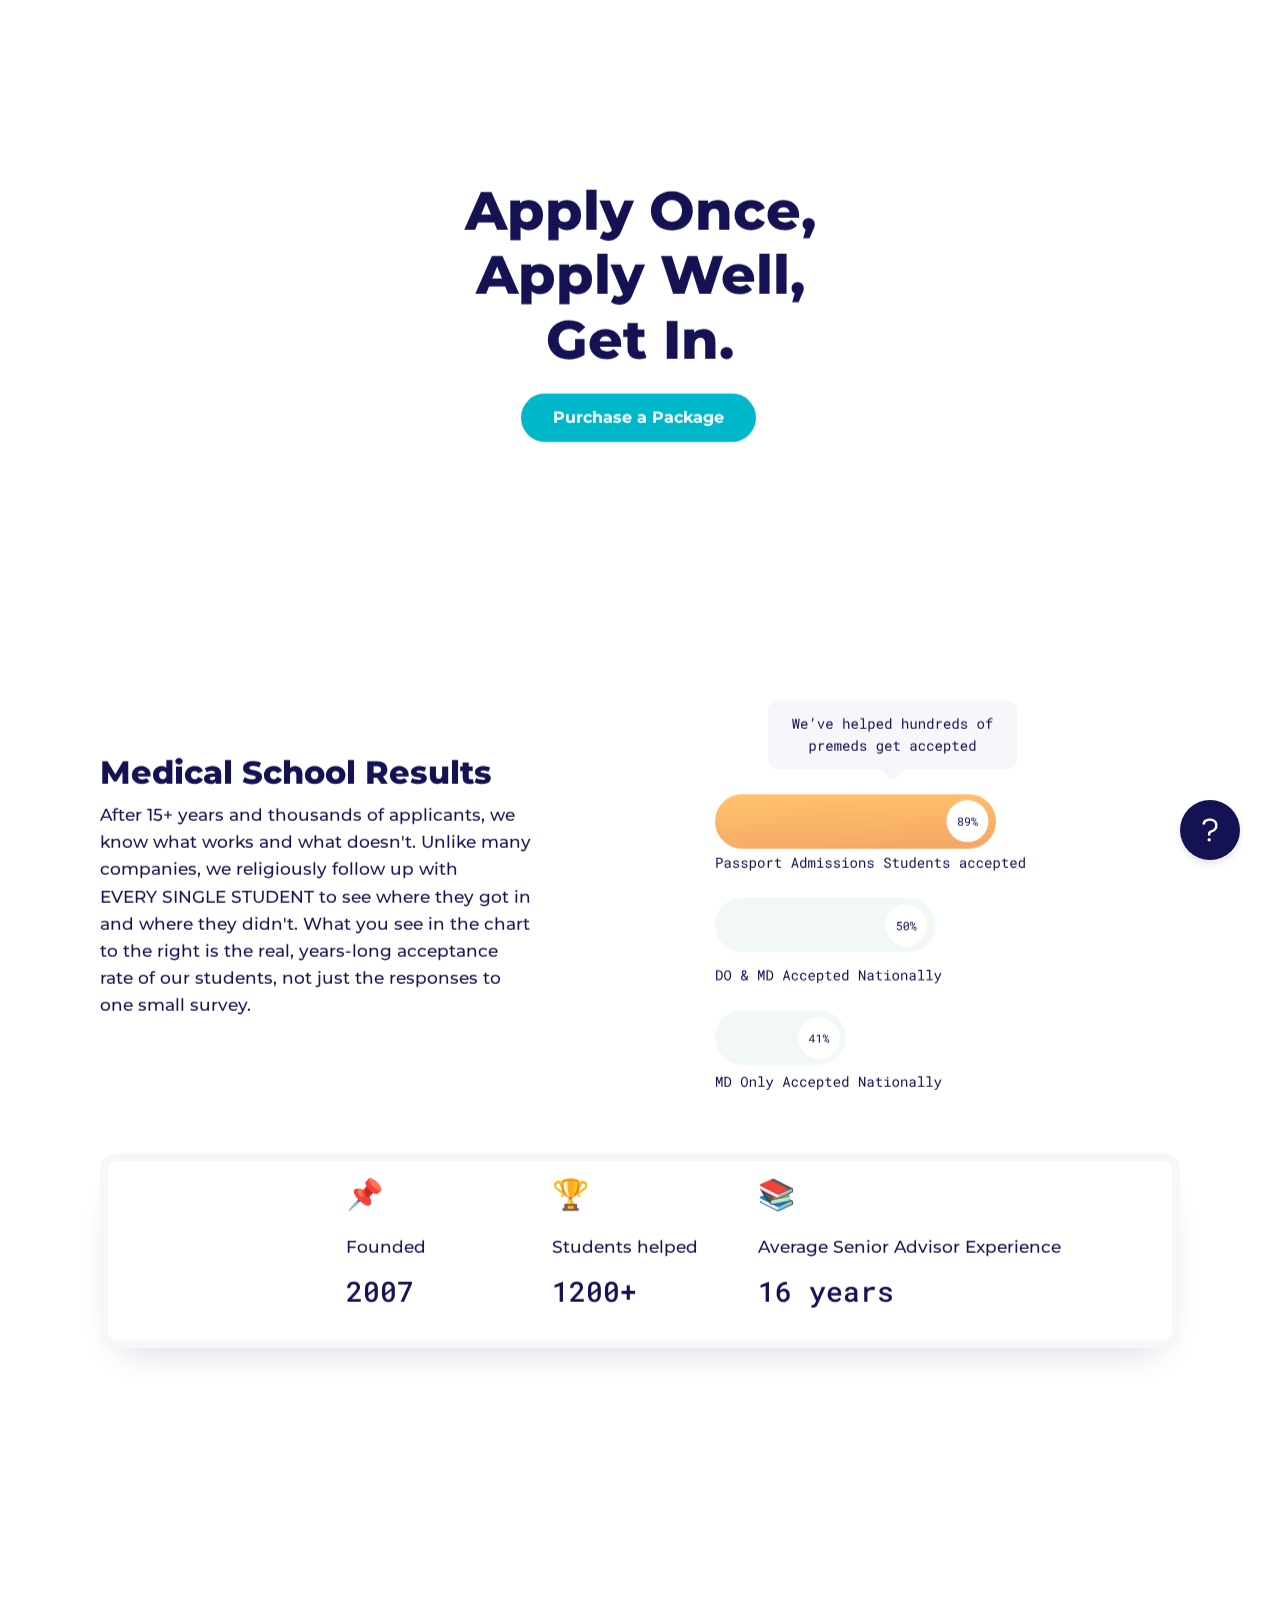
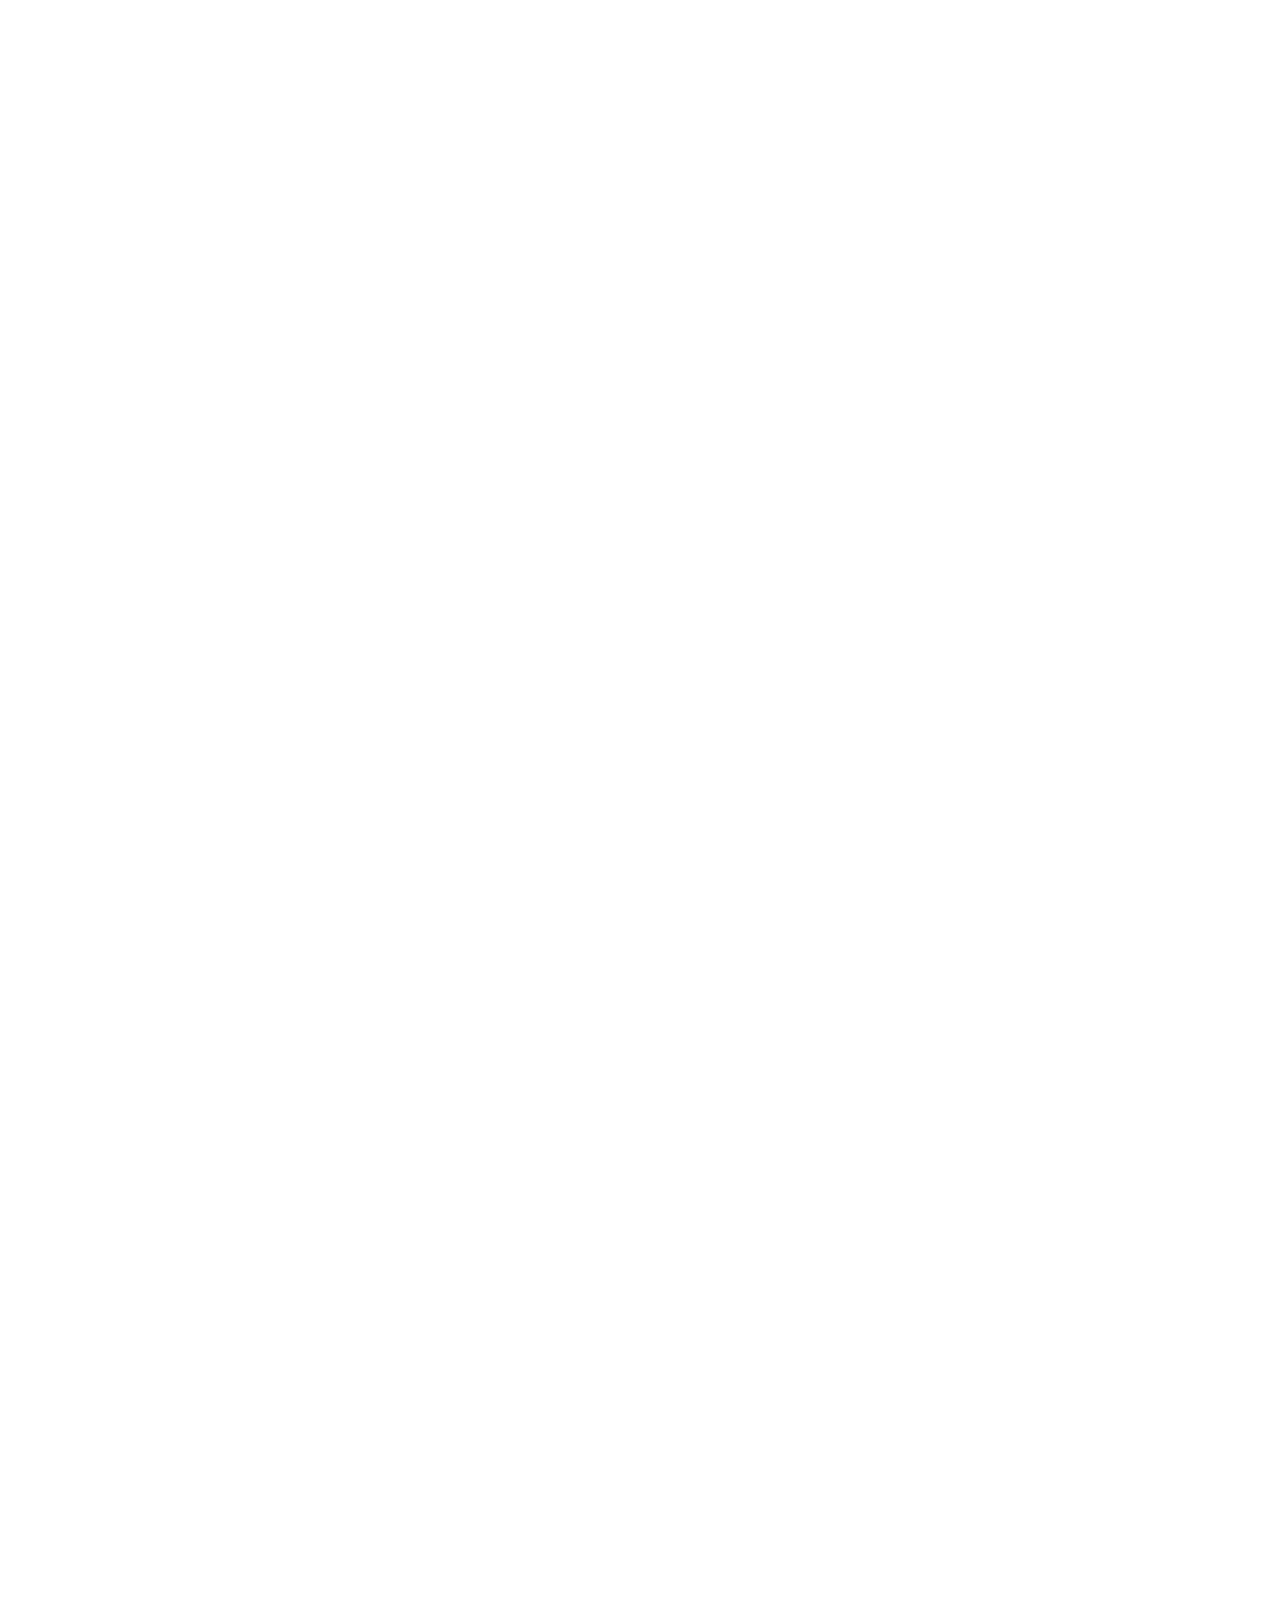
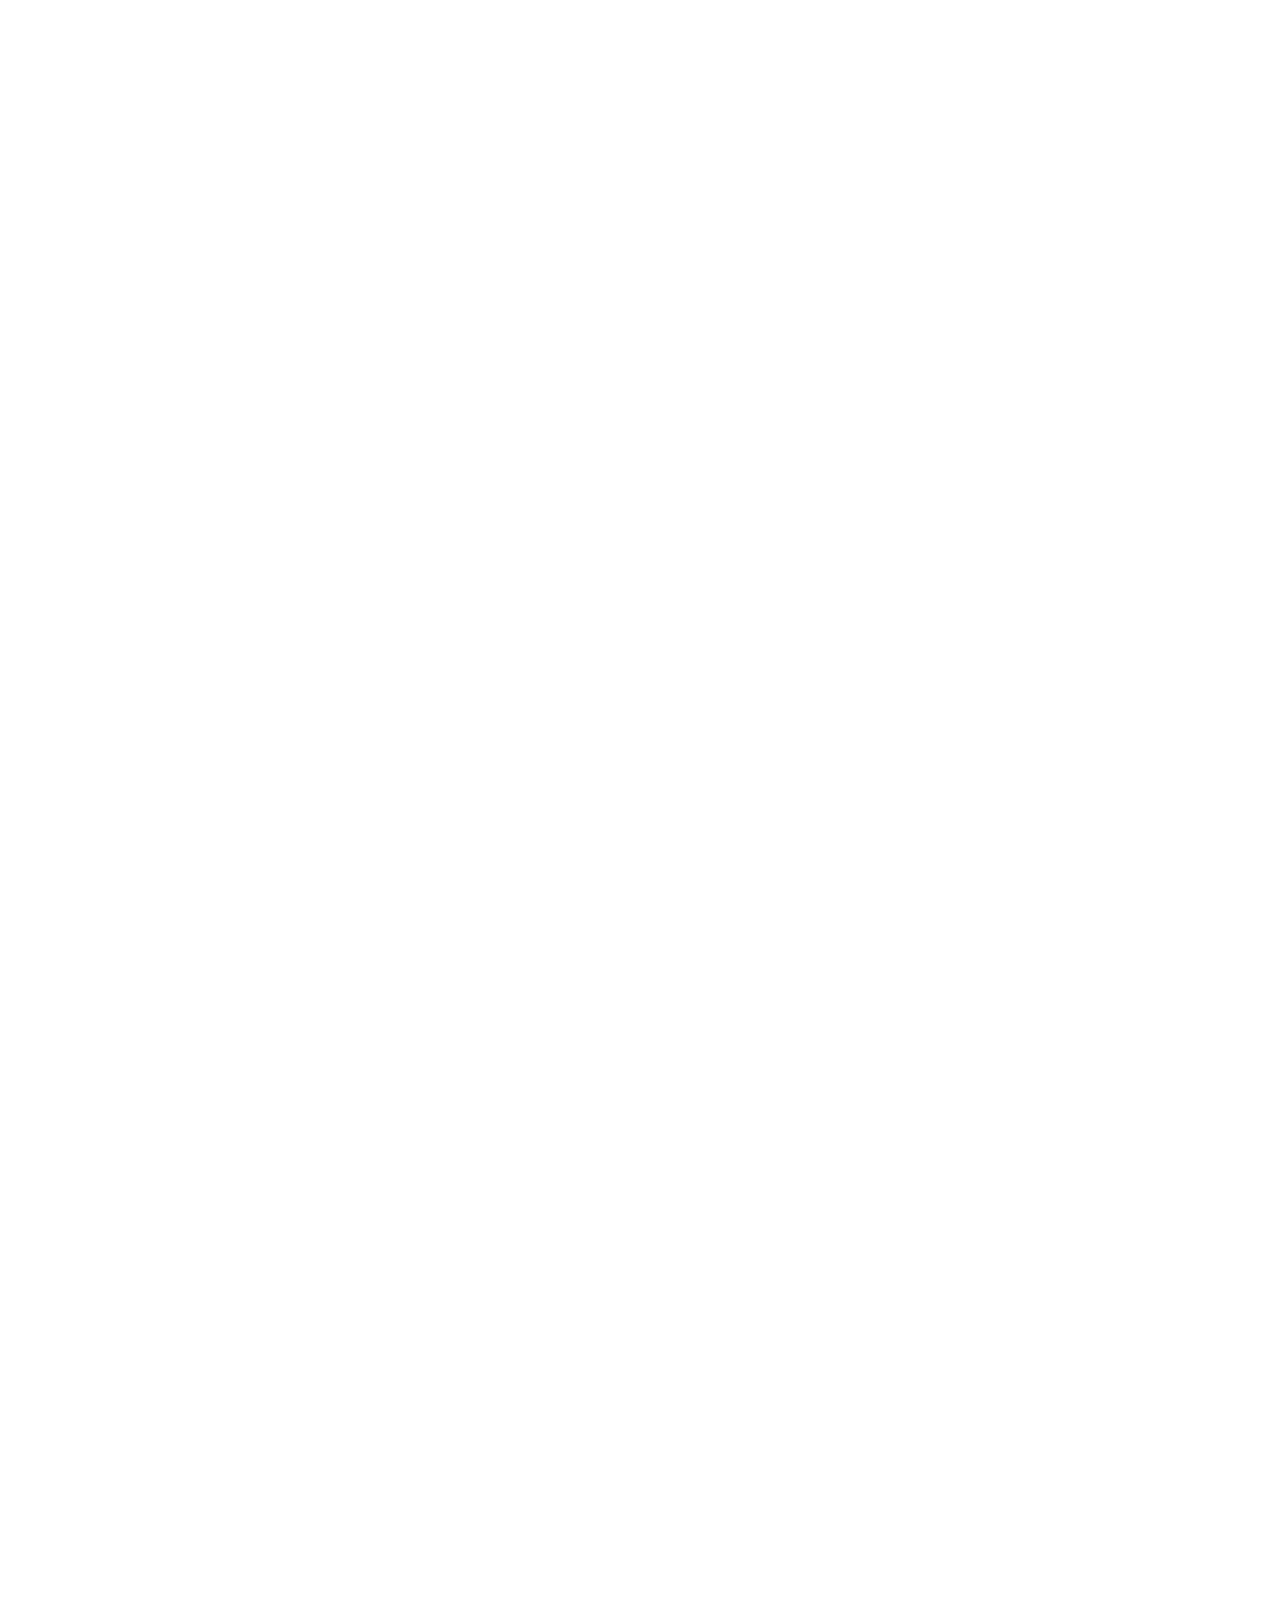
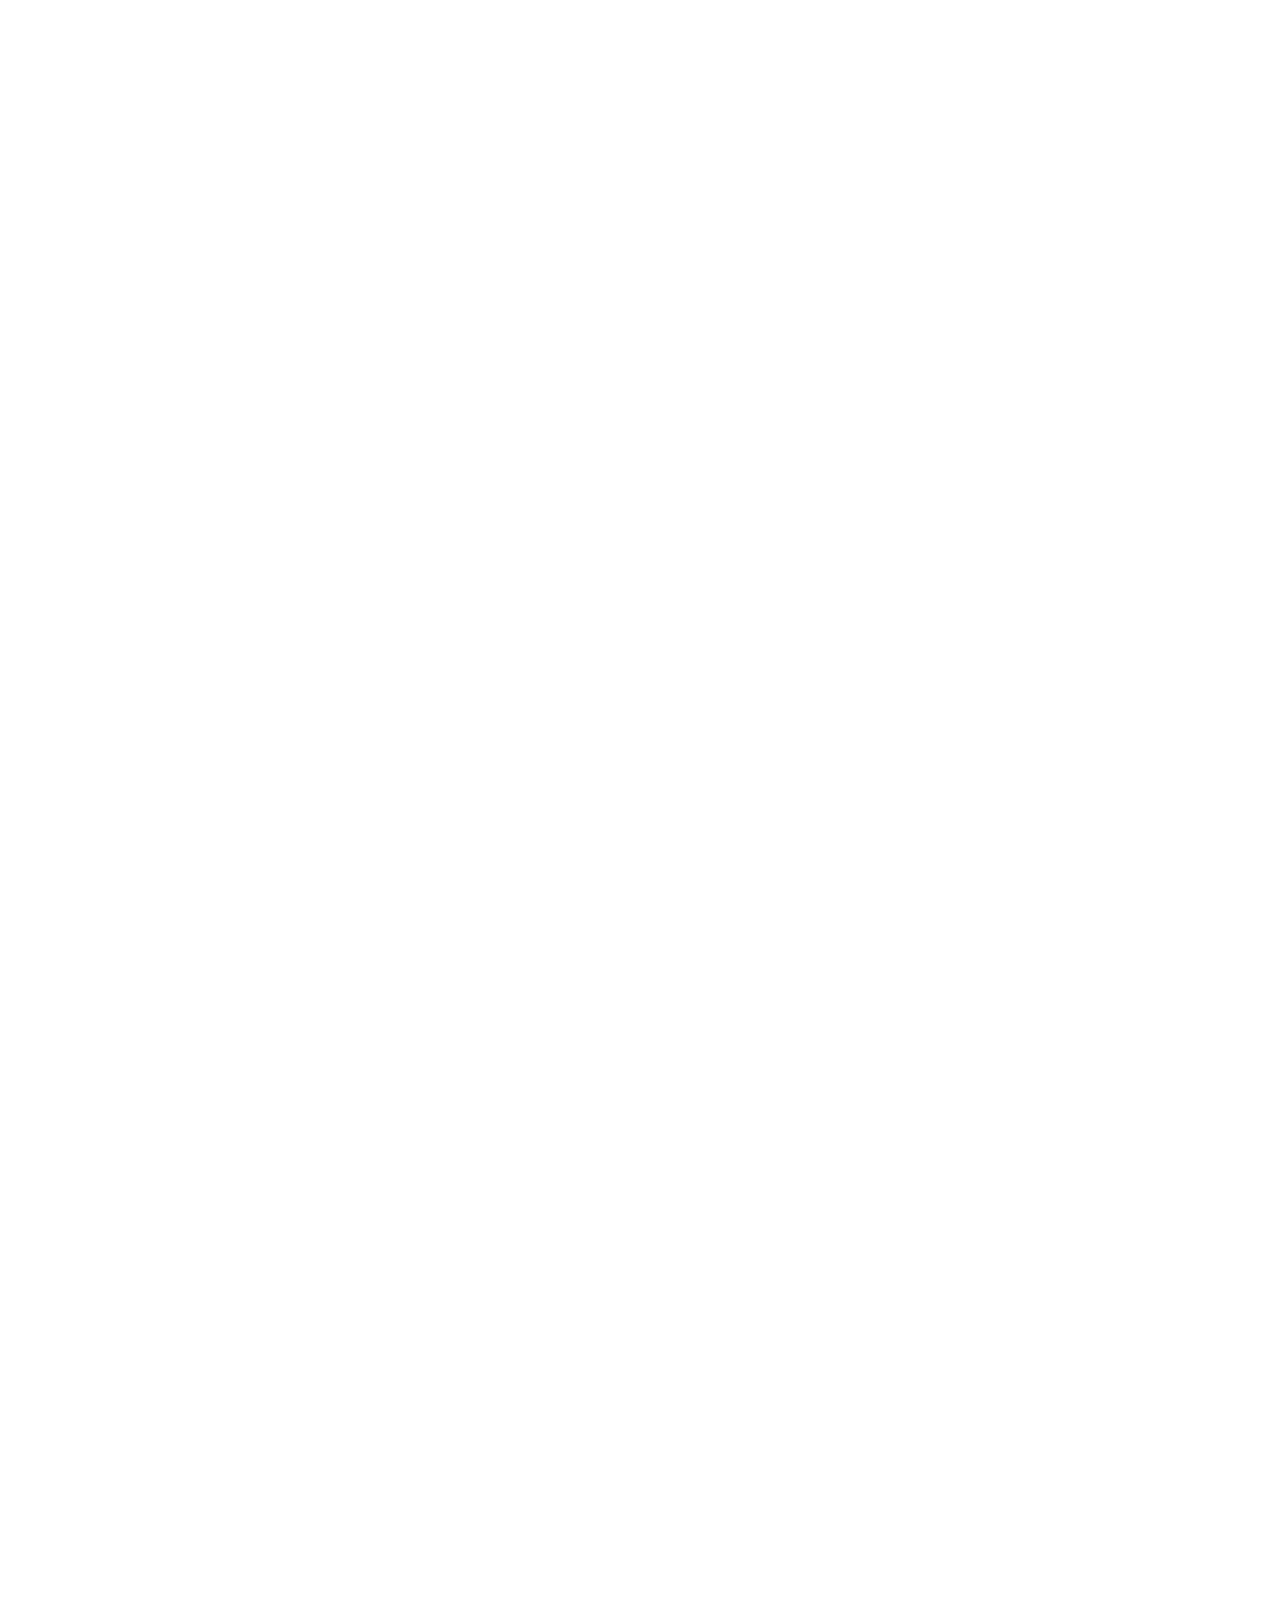
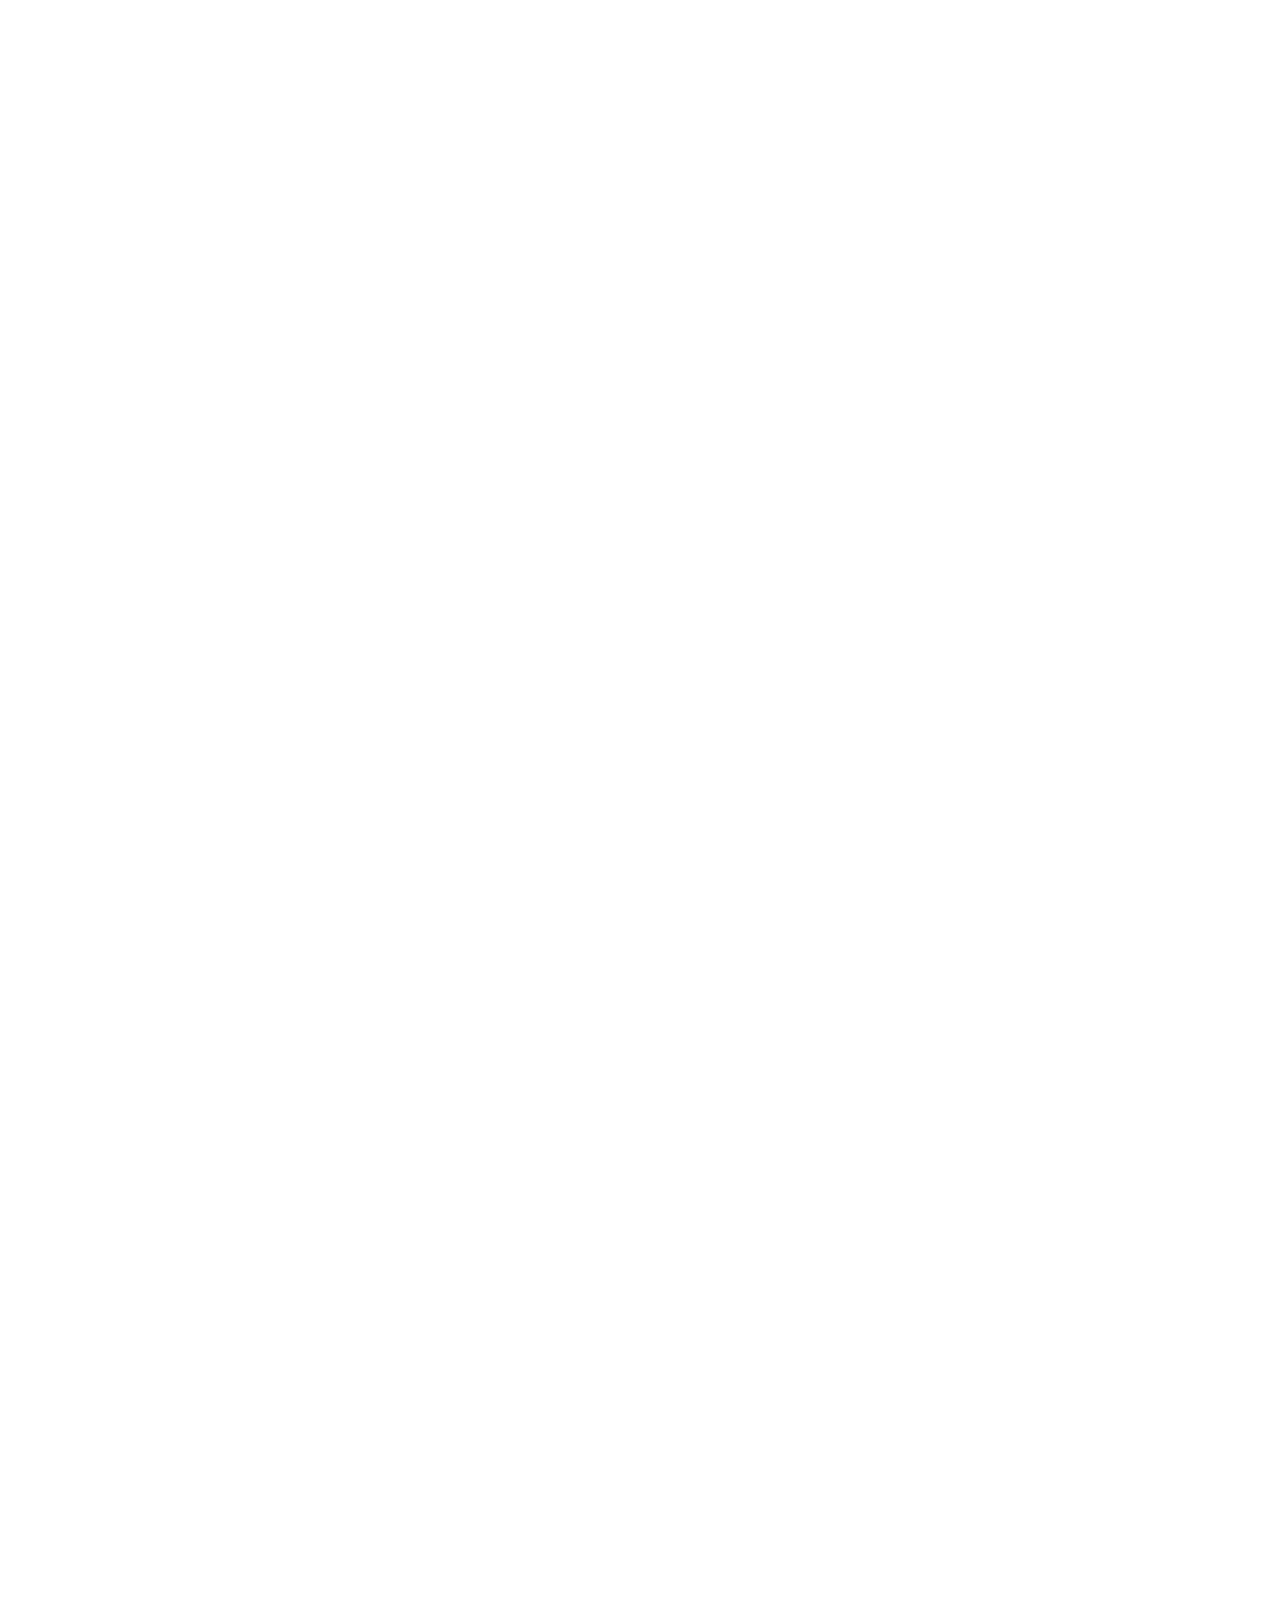
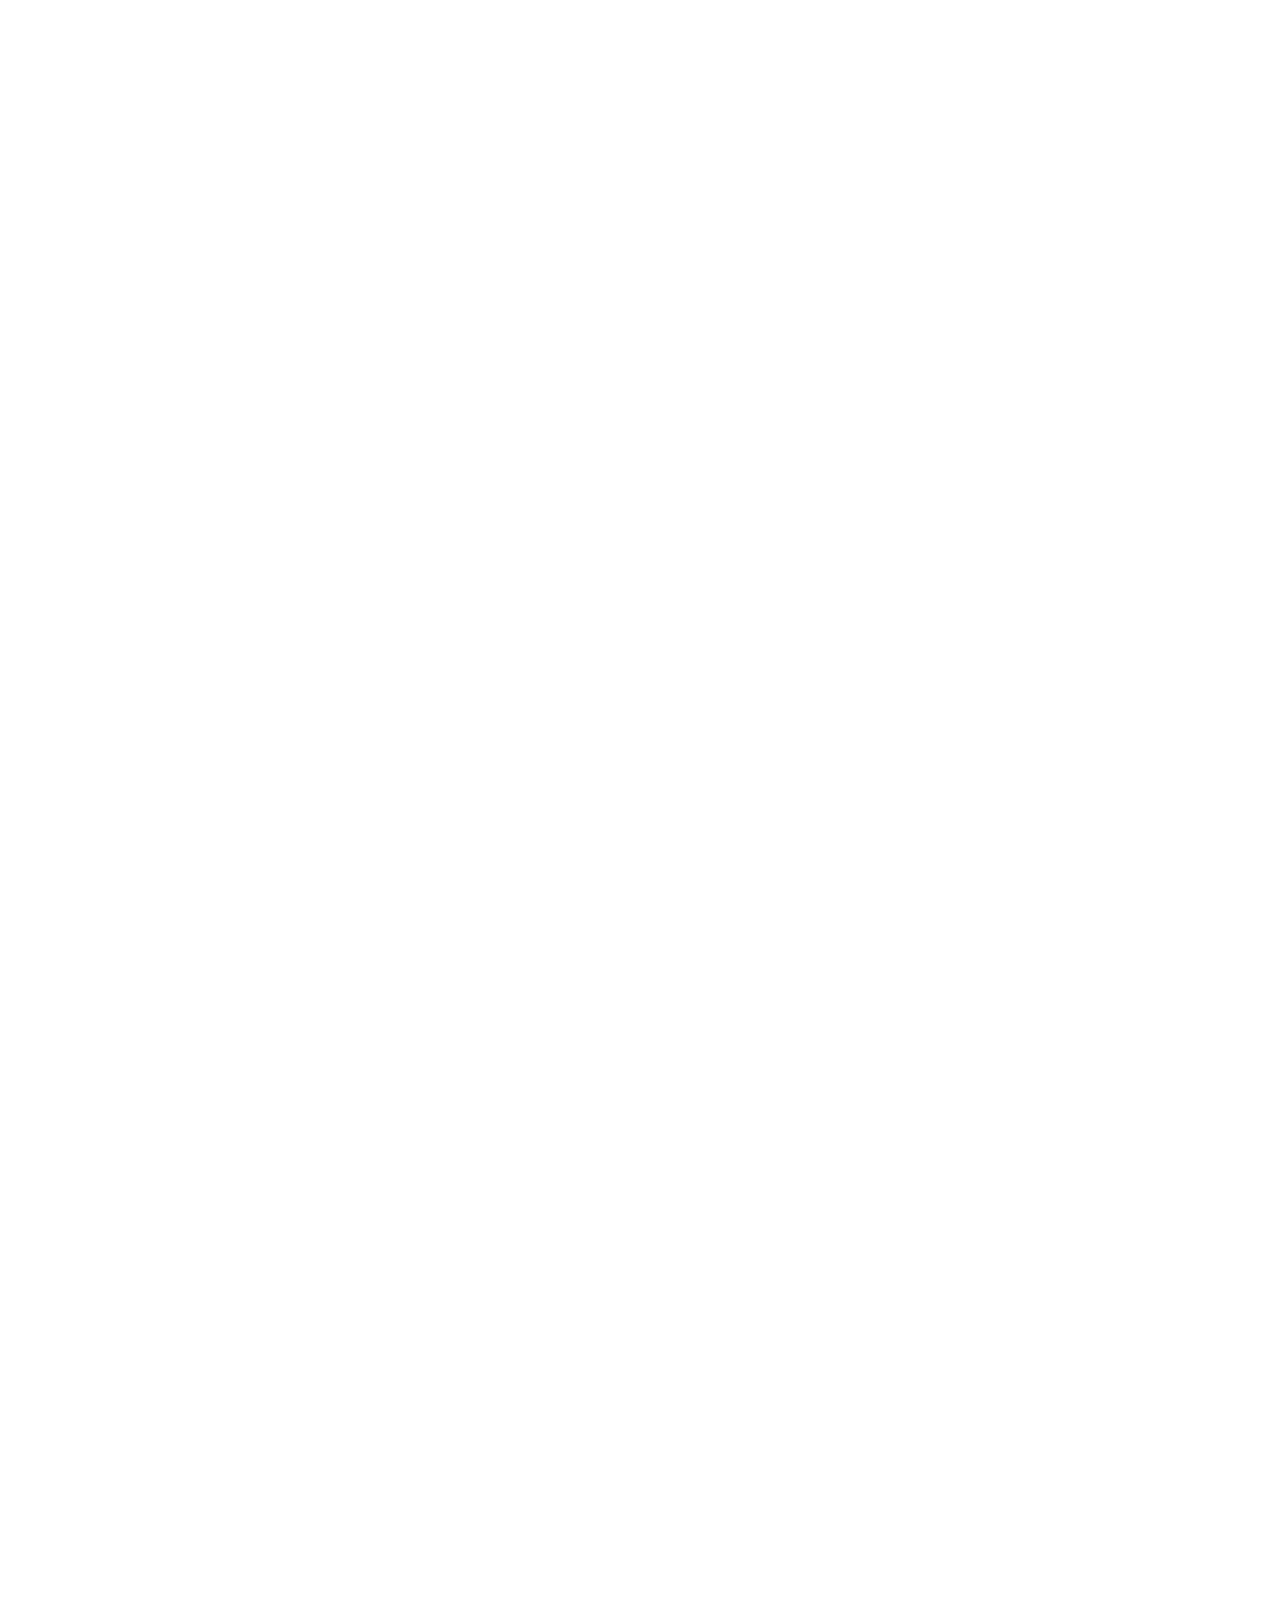
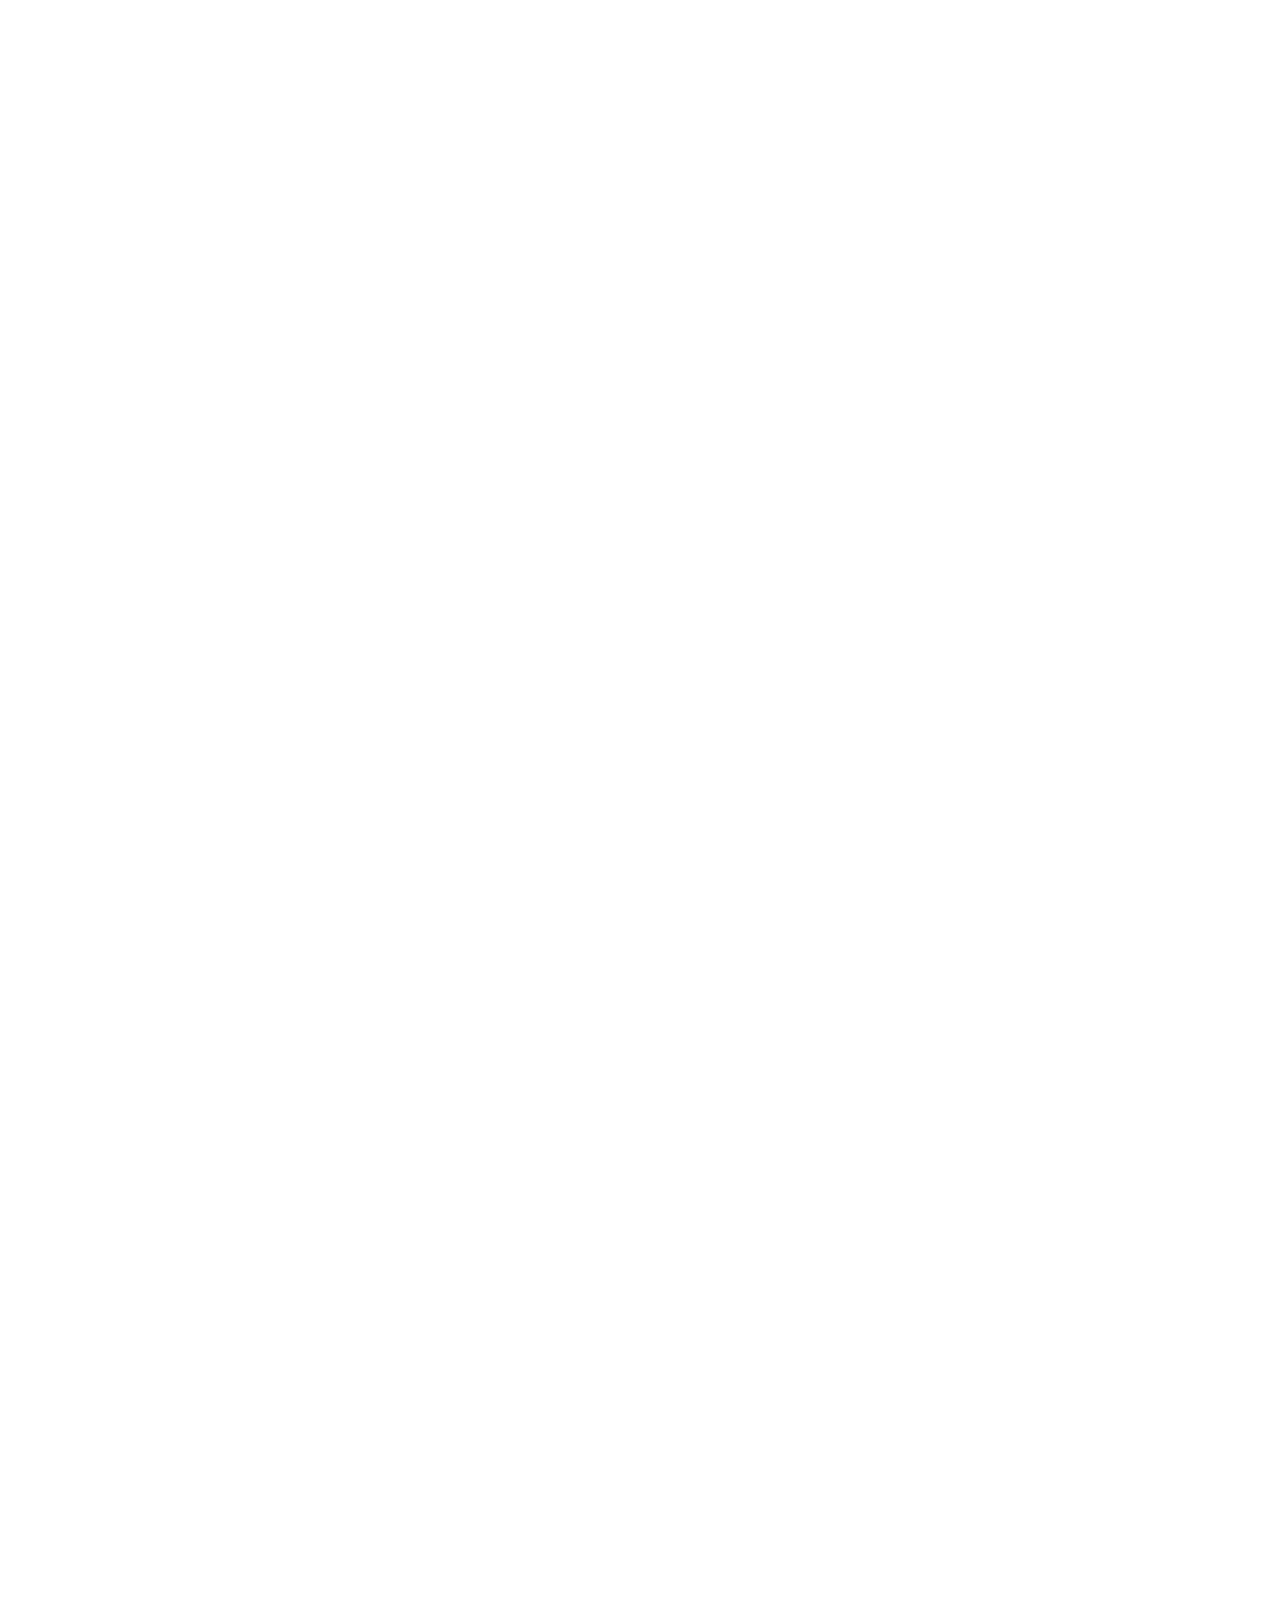
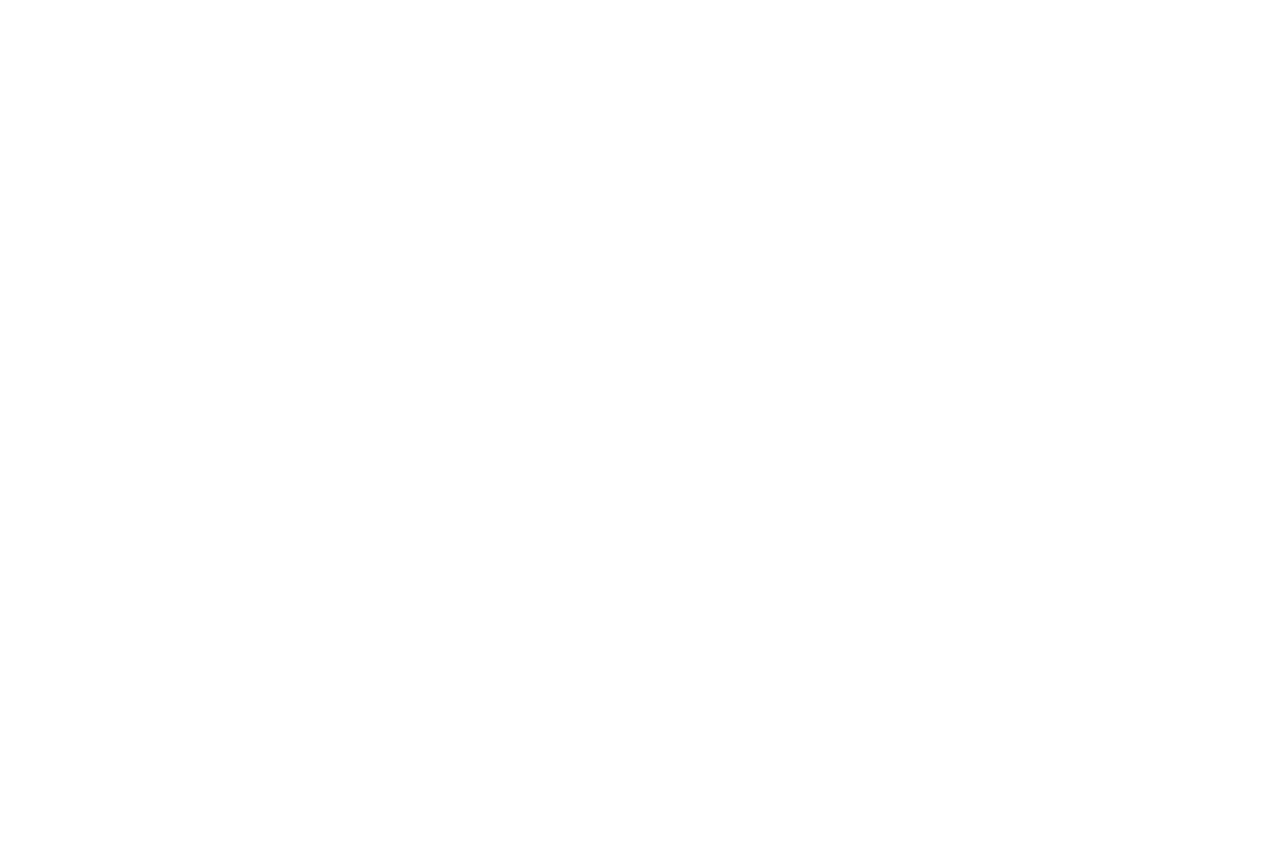
==== commit bccb497f: "Fix package table heading alignment on mobile screens" ====
--- a/index.html
+++ b/index.html
@@ -1,2399 +1,2098 @@
 <!DOCTYPE html>
 <!-- saved from url=(0063)https://www.passportadmissions.com/services/passport-med-school -->
 <html data-wf-domain="www.passportadmissions.com" data-wf-page="642332d10fb4ad99193af555"
-    data-wf-site="5e6eeab7db26870cc6f5d0e1"
-    class="w-mod-js w-mod-ix wf-montserrat-n1-active wf-montserrat-n3-active wf-montserrat-n2-active wf-montserrat-n9-active wf-montserrat-n8-active wf-montserrat-n5-active wf-montserrat-n7-active wf-montserrat-n6-active wf-montserrat-n4-active wf-robotomono-n7-active wf-robotomono-n4-active wf-robotomono-n5-active wf-montserrat-i4-active wf-montserrat-i7-active wf-montserrat-i6-active wf-montserrat-i3-active wf-montserrat-i9-active wf-montserrat-i2-active wf-montserrat-i5-active wf-montserrat-i8-active wf-montserrat-i1-active wf-active">
+  data-wf-site="5e6eeab7db26870cc6f5d0e1"
+  class="w-mod-js w-mod-ix wf-montserrat-n3-active wf-montserrat-n5-active wf-montserrat-n8-active wf-montserrat-n1-active wf-montserrat-n2-active wf-montserrat-n4-active wf-montserrat-n6-active wf-montserrat-n7-active wf-montserrat-n9-active wf-robotomono-n5-active wf-robotomono-n7-active wf-robotomono-n4-active wf-montserrat-i1-active wf-montserrat-i9-active wf-montserrat-i3-active wf-montserrat-i2-active wf-montserrat-i8-active wf-montserrat-i4-active wf-montserrat-i5-active wf-montserrat-i7-active wf-montserrat-i6-active wf-active">
 
 <head>
-    <meta http-equiv="Content-Type" content="text/html; charset=UTF-8">
-    <style>
-        .wf-force-outline-none[tabindex="-1"]:focus {
-            outline: none;
-        }
+  <meta http-equiv="Content-Type" content="text/html; charset=UTF-8">
+  <style>
+    .wf-force-outline-none[tabindex="-1"]:focus {
+      outline: none;
+    }
 
-    </style>
-    <title>Passport Admissions: Services - Medical School Admissions</title>
-    <meta content="Passport Admissions: Services - Medical School Admissions" property="og:title">
-    <meta content="Passport Admissions: Services - Medical School Admissions" property="twitter:title">
-    <meta content="width=device-width, initial-scale=1" name="viewport">
-    <link
-        href="./Passport Admissions_ Services - Medical School Admissions_files/passportadmissions.webflow.42f0ada62.min.css"
-        rel="stylesheet" type="text/css">
-    <link href="https://fonts.googleapis.com/" rel="preconnect">
-    <link href="https://fonts.gstatic.com/" rel="preconnect" crossorigin="anonymous">
-    <script type="text/javascript"
-        src="./Passport Admissions_ Services - Medical School Admissions_files/vendor.cd5059a8.js.download"></script>
-    <script type="text/javascript"
-        src="./Passport Admissions_ Services - Medical School Admissions_files/main.ab51f601.js.download"></script>
-    <script type="text/javascript" async=""
-        src="./Passport Admissions_ Services - Medical School Admissions_files/saved_resource"></script>
-    <script type="text/javascript" charset="utf-8"
-        src="./Passport Admissions_ Services - Medical School Admissions_files/87039.js.download"></script>
-    <script type="text/javascript" async=""
-        src="./Passport Admissions_ Services - Medical School Admissions_files/client.js.download"></script>
-    <script type="text/javascript" async=""
-        src="./Passport Admissions_ Services - Medical School Admissions_files/js"></script>
-    <script type="text/javascript" async=""
-        src="./Passport Admissions_ Services - Medical School Admissions_files/4390913.js.download"></script>
-    <script type="text/javascript" async=""
-        src="./Passport Admissions_ Services - Medical School Admissions_files/analytics.js.download"></script>
-    <script async="" src="./Passport Admissions_ Services - Medical School Admissions_files/gtm.js.download"></script>
-    <script src="./Passport Admissions_ Services - Medical School Admissions_files/webfont.js.download"
-        type="text/javascript"></script>
-    <script>/******/ (() => { // webpackBootstrap
-/******/ 	"use strict";
-            var __webpack_exports__ = {};
+  </style>
+  <title>Passport Admissions: Services - Medical School Admissions</title>
+  <meta content="Passport Admissions: Services - Medical School Admissions" property="og:title">
+  <meta content="Passport Admissions: Services - Medical School Admissions" property="twitter:title">
+  <meta content="width=device-width, initial-scale=1" name="viewport">
+  <link
+    href="./Passport Admissions_ Services - Medical School Admissions_files/passportadmissions.webflow.886dfa984.min.css"
+    rel="stylesheet" type="text/css">
+  <link href="https://fonts.googleapis.com/" rel="preconnect">
+  <link href="https://fonts.gstatic.com/" rel="preconnect" crossorigin="anonymous">
+  <script type="text/javascript"
+    src="./Passport Admissions_ Services - Medical School Admissions_files/vendor.cd5059a8.js.download"></script>
+  <script type="text/javascript"
+    src="./Passport Admissions_ Services - Medical School Admissions_files/main.ab51f601.js.download"></script>
+  <script type="text/javascript" async=""
+    src="./Passport Admissions_ Services - Medical School Admissions_files/saved_resource"></script>
+  <script type="text/javascript" async=""
+    src="./Passport Admissions_ Services - Medical School Admissions_files/4390913.js.download"></script>
+  <script async="" src="./Passport Admissions_ Services - Medical School Admissions_files/gtm.js.download"></script>
+  <script src="./Passport Admissions_ Services - Medical School Admissions_files/webfont.js.download"
+    type="text/javascript"></script>
+  <link rel="stylesheet" href="./Passport Admissions_ Services - Medical School Admissions_files/css" media="all">
+  <script
+    type="text/javascript">WebFont.load({ google: { families: ["Montserrat:100,100italic,200,200italic,300,300italic,400,400italic,500,500italic,600,600italic,700,700italic,800,800italic,900,900italic", "Roboto Mono:regular,500,700"] } });</script>
+  <!--[if lt IE 9]><script src="https://cdnjs.cloudflare.com/ajax/libs/html5shiv/3.7.3/html5shiv.min.js" type="text/javascript"></script><![endif]-->
+  <script
+    type="text/javascript">!function (o, c) { var n = c.documentElement, t = " w-mod-"; n.className += t + "js", ("ontouchstart" in o || o.DocumentTouch && c instanceof DocumentTouch) && (n.className += t + "touch") }(window, document);</script>
+  <link href="https://global-uploads.webflow.com/5e6eeab7db26870cc6f5d0e1/5e6eee137ef3941402557506_fav-icon-32-32.png"
+    rel="shortcut icon" type="image/x-icon">
+  <link
+    href="https://global-uploads.webflow.com/5e6eeab7db26870cc6f5d0e1/5e6eee15e64d7d2395db4eba_fav-icon-256---256.png"
+    rel="apple-touch-icon">
+  <script async="" src="./Passport Admissions_ Services - Medical School Admissions_files/js"></script>
+  <script
+    type="text/javascript">window.dataLayer = window.dataLayer || []; function gtag () { dataLayer.push(arguments); } gtag('js', new Date()); gtag('config', 'UA-209503280-1', { 'anonymize_ip': false });</script>
+  <!-- Jetboost code -->
+  <script id="jetboost-script"
+    type="text/javascript"> window.JETBOOST_SITE_ID = "ckpru177v0diy0t2kfxdh6xm0"; (function (d) { var s = d.createElement("script"); s.src = "https://cdn.jetboost.io/jetboost.js"; s.async = 1; d.getElementsByTagName("head")[0].appendChild(s); })(document); </script>
+  <script src="./Passport Admissions_ Services - Medical School Admissions_files/jetboost.js.download"
+    async=""></script>
 
-            ;// CONCATENATED MODULE: ../core/dist/flash-identifiers.js
-            const FLASH_MIMETYPE = "application/x-shockwave-flash";
-            const FUTURESPLASH_MIMETYPE = "application/futuresplash";
-            const FLASH7_AND_8_MIMETYPE = "application/x-shockwave-flash2-preview";
-            const FLASH_MOVIE_MIMETYPE = "application/vnd.adobe.flash.movie";
-            const FLASH_ACTIVEX_CLASSID = "clsid:D27CDB6E-AE6D-11cf-96B8-444553540000";
+  <!-- Help Scout Beacon code -->
+  <script
+    type="text/javascript">!function (e, t, n) { function a () { var e = t.getElementsByTagName("script")[0], n = t.createElement("script"); n.type = "text/javascript", n.async = !0, n.src = "https://beacon-v2.helpscout.net", e.parentNode.insertBefore(n, e) } if (e.Beacon = n = function (t, n, a) { e.Beacon.readyQueue.push({ method: t, options: n, data: a }) }, n.readyQueue = [], "complete" === t.readyState) return a(); e.attachEvent ? e.attachEvent("onload", a) : e.addEventListener("load", a, !1) }(window, document, window.Beacon || function () { });</script>
+  <script type="text/javascript">window.Beacon('init', '29fa03e3-c923-44c5-9e5c-7d4a1a94ea96')</script>
 
-            ;// CONCATENATED MODULE: ../core/dist/plugin-polyfill.js
-
-            /**
-             * Replacement object for `MimeTypeArray` that lets us install new fake mime
-             * types.
-             *
-             * Unlike plugins we can at least enumerate mime types in Firefox, so we don't
-             * lose data.
-             *
-             * We also expose a method called `install` which adds a new plugin. This is
-             * used to falsify Flash detection. If the existing `navigator.mimeTypes` has an
-             * `install` method, you should not use `RuffleMimeTypeArray` as some other
-             * plugin emulator is already present.
-             */
-            class RuffleMimeTypeArray {
-                constructor (mimeTypes) {
-                    this.__mimeTypes = [];
-                    this.__namedMimeTypes = {};
-                    if (mimeTypes) {
-                        for (let i = 0; i < mimeTypes.length; i++) {
-                            this.install(mimeTypes[i]);
-                        }
-                    }
-                }
-                /**
-                 * Install a MIME Type into the array.
-                 *
-                 * @param mimeType The mime type to install
-                 */
-                install (mimeType) {
-                    const index = this.__mimeTypes.length;
-                    this.__mimeTypes.push(mimeType);
-                    this.__namedMimeTypes[mimeType.type] = mimeType;
-                    this[mimeType.type] = mimeType;
-                    this[index] = mimeType;
-                }
-                item (index) {
-                    return this.__mimeTypes[index];
-                }
-                namedItem (name) {
-                    return this.__namedMimeTypes[name];
-                }
-                get length () {
-                    return this.__mimeTypes.length;
-                }
-                [Symbol.iterator] () {
-                    return this.__mimeTypes[Symbol.iterator]();
-                }
-            }
-            /**
-             * Equivalent object to `Plugin` that allows us to falsify plugins.
-             */
-            class RufflePlugin extends RuffleMimeTypeArray {
-                constructor (name, description, filename) {
-                    super();
-                    this.name = name;
-                    this.description = description;
-                    this.filename = filename;
-                }
-            }
-            /**
-             * Replacement object for `PluginArray` that lets us install new fake plugins.
-             *
-             * This object needs to wrap the native plugin array, since the user might have
-             * actual plugins installed. Firefox doesn't let us enumerate the array, though,
-             * which has some consequences. Namely, we can't actually perfectly wrap the
-             * native plugin array, at least unless there's some secret "unresolved object
-             * property name handler" that I've never known before in JS...
-             *
-             * We can still wrap `namedItem` perfectly at least.
-             *
-             * We also expose a method called `install` which adds a new plugin. This is
-             * used to falsify Flash detection. If the existing `navigator.plugins` has an
-             * `install` method, you should not use `RufflePluginArray` as some other plugin
-             * emulator is already present.
-             */
-            class RufflePluginArray {
-                constructor (plugins) {
-                    this.__plugins = [];
-                    this.__namedPlugins = {};
-                    for (let i = 0; i < plugins.length; i++) {
-                        this.install(plugins[i]);
-                    }
-                }
-                install (plugin) {
-                    const index = this.__plugins.length;
-                    this.__plugins.push(plugin);
-                    this.__namedPlugins[plugin.name] = plugin;
-                    this[plugin.name] = plugin;
-                    this[index] = plugin;
-                }
-                item (index) {
-                    return this.__plugins[index];
-                }
-                namedItem (name) {
-                    return this.__namedPlugins[name];
-                }
-                refresh () {
-                    // Nothing to do, we just need to define the method.
-                }
-                [Symbol.iterator] () {
-                    return this.__plugins[Symbol.iterator]();
-                }
-                get length () {
-                    return this.__plugins.length;
-                }
-            }
-            /**
-             * A fake plugin designed to trigger Flash detection scripts.
-             */
-            const FLASH_PLUGIN = new RufflePlugin("Shockwave Flash", "Shockwave Flash 32.0 r0", "ruffle.js");
-            /**
-             * A fake plugin designed to allow early detection of if the Ruffle extension is in use.
-             */
-            const RUFFLE_EXTENSION = new RufflePlugin("Ruffle Extension", "Ruffle Extension", "ruffle.js");
-            FLASH_PLUGIN.install({
-                type: FUTURESPLASH_MIMETYPE,
-                description: "Shockwave Flash",
-                suffixes: "spl",
-                enabledPlugin: FLASH_PLUGIN,
-            });
-            FLASH_PLUGIN.install({
-                type: FLASH_MIMETYPE,
-                description: "Shockwave Flash",
-                suffixes: "swf",
-                enabledPlugin: FLASH_PLUGIN,
-            });
-            FLASH_PLUGIN.install({
-                type: FLASH7_AND_8_MIMETYPE,
-                description: "Shockwave Flash",
-                suffixes: "swf",
-                enabledPlugin: FLASH_PLUGIN,
-            });
-            FLASH_PLUGIN.install({
-                type: FLASH_MOVIE_MIMETYPE,
-                description: "Shockwave Flash",
-                suffixes: "swf",
-                enabledPlugin: FLASH_PLUGIN,
-            });
-            /**
-             * Install a fake plugin such that detectors will see it in `navigator.plugins`.
-             *
-             * This function takes care to check if the existing implementation of
-             * `navigator.plugins` already accepts fake plugin entries. If so, it will use
-             * that version of the plugin array. This allows the plugin polyfill to compose
-             * across multiple plugin emulators with the first emulator's polyfill winning.
-             *
-             * @param plugin The plugin to install
-             */
-            function installPlugin (plugin) {
-                if (!("install" in navigator.plugins) || !navigator.plugins["install"]) {
-                    Object.defineProperty(navigator, "plugins", {
-                        value: new RufflePluginArray(navigator.plugins),
-                        writable: false,
-                    });
-                }
-                const plugins = navigator.plugins;
-                plugins.install(plugin);
-                if (plugin.length > 0 &&
-                    (!("install" in navigator.mimeTypes) || !navigator.mimeTypes["install"])) {
-                    Object.defineProperty(navigator, "mimeTypes", {
-                        value: new RuffleMimeTypeArray(navigator.mimeTypes),
-                        writable: false,
-                    });
-                }
-                const mimeTypes = navigator.mimeTypes;
-                for (let i = 0; i < plugin.length; i += 1) {
-                    mimeTypes.install(plugin[i]);
-                }
-            }
-
-            ;// CONCATENATED MODULE: ./src/plugin-polyfill.ts
-            // This file is compiled and then injected into content.ts's compiled form.
-
-            installPlugin(FLASH_PLUGIN);
-            installPlugin(RUFFLE_EXTENSION);
-
-            /******/
-        })()
-            ;</script>
-    <script src="chrome-extension://donbcfbmhbcapadipfkeojnmajbakjdc/dist/ruffle.js?id=62191795635"></script>
-    <link rel="stylesheet" href="./Passport Admissions_ Services - Medical School Admissions_files/css" media="all">
-    <script
-        type="text/javascript">WebFont.load({ google: { families: ["Montserrat:100,100italic,200,200italic,300,300italic,400,400italic,500,500italic,600,600italic,700,700italic,800,800italic,900,900italic", "Roboto Mono:regular,500,700"] } });</script>
-    <!--[if lt IE 9]><script src="https://cdnjs.cloudflare.com/ajax/libs/html5shiv/3.7.3/html5shiv.min.js" type="text/javascript"></script><![endif]-->
-    <script
-        type="text/javascript">!function (o, c) { var n = c.documentElement, t = " w-mod-"; n.className += t + "js", ("ontouchstart" in o || o.DocumentTouch && c instanceof DocumentTouch) && (n.className += t + "touch") }(window, document);</script>
-    <link href="https://global-uploads.webflow.com/5e6eeab7db26870cc6f5d0e1/5e6eee137ef3941402557506_fav-icon-32-32.png"
-        rel="shortcut icon" type="image/x-icon">
-    <link
-        href="https://global-uploads.webflow.com/5e6eeab7db26870cc6f5d0e1/5e6eee15e64d7d2395db4eba_fav-icon-256---256.png"
-        rel="apple-touch-icon">
-    <script async="" src="./Passport Admissions_ Services - Medical School Admissions_files/js(1)"></script>
-    <script
-        type="text/javascript">window.dataLayer = window.dataLayer || []; function gtag () { dataLayer.push(arguments); } gtag('js', new Date()); gtag('config', 'UA-209503280-1', { 'anonymize_ip': false });</script>
-    <!-- Jetboost code -->
-    <script id="jetboost-script"
-        type="text/javascript"> window.JETBOOST_SITE_ID = "ckpru177v0diy0t2kfxdh6xm0"; (function (d) { var s = d.createElement("script"); s.src = "https://cdn.jetboost.io/jetboost.js"; s.async = 1; d.getElementsByTagName("head")[0].appendChild(s); })(document); </script>
-    <script src="./Passport Admissions_ Services - Medical School Admissions_files/jetboost.js.download"
-        async=""></script>
-
-    <!-- Help Scout Beacon code -->
-    <script
-        type="text/javascript">!function (e, t, n) { function a () { var e = t.getElementsByTagName("script")[0], n = t.createElement("script"); n.type = "text/javascript", n.async = !0, n.src = "https://beacon-v2.helpscout.net", e.parentNode.insertBefore(n, e) } if (e.Beacon = n = function (t, n, a) { e.Beacon.readyQueue.push({ method: t, options: n, data: a }) }, n.readyQueue = [], "complete" === t.readyState) return a(); e.attachEvent ? e.attachEvent("onload", a) : e.addEventListener("load", a, !1) }(window, document, window.Beacon || function () { });</script>
-    <script type="text/javascript">window.Beacon('init', '29fa03e3-c923-44c5-9e5c-7d4a1a94ea96')</script>
-
-    <!-- Google Tag Manager -->
-    <script>(function (w, d, s, l, i) {
-                                           w[l] = w[l] || []; w[l].push({
-                                               'gtm.start':
-                                                   new Date().getTime(), event: 'gtm.js'
-                                           }); var f = d.getElementsByTagName(s)[0],
-                                               j = d.createElement(s), dl = l != 'dataLayer' ? '&l=' + l : ''; j.async = true; j.src =
-                                                   'https://www.googletagmanager.com/gtm.js?id=' + i + dl; f.parentNode.insertBefore(j, f);
-                                       })(window, document, 'script', 'dataLayer', 'GTM-5H3JCDT');</script>
-    <!-- End Google Tag Manager -->
-    <script src="./Passport Admissions_ Services - Medical School Admissions_files/core.js.download"></script>
-    <script src="./Passport Admissions_ Services - Medical School Admissions_files/package-core-boot.js.download"
-        async="" charset="utf-8"></script>
-    <script src="./Passport Admissions_ Services - Medical School Admissions_files/package-tracker.js.download" async=""
-        charset="utf-8"></script>
+  <!-- Google Tag Manager -->
+  <script>(function (w, d, s, l, i) {
+                                     w[l] = w[l] || []; w[l].push({
+                                       'gtm.start':
+                                         new Date().getTime(), event: 'gtm.js'
+                                     }); var f = d.getElementsByTagName(s)[0],
+                                       j = d.createElement(s), dl = l != 'dataLayer' ? '&l=' + l : ''; j.async = true; j.src =
+                                         'https://www.googletagmanager.com/gtm.js?id=' + i + dl; f.parentNode.insertBefore(j, f);
+                                   })(window, document, 'script', 'dataLayer', 'GTM-5H3JCDT');</script>
+  <!-- End Google Tag Manager -->
 </head>
 
 <body>
-    <div class="page-wrapper">
-        <div class="css-embed w-embed">
-            <style>
-                @media only screen and (min-width: 1440px) {
-                    .university-name {
-                        font-size: 20px;
-                    }
+  <div class="page-wrapper">
+    <div class="css-embed w-embed">
+      <style>
+        @media only screen and (min-width: 1440px) {
+          .university-name {
+            font-size: 20px;
+          }
+        }
+
+      </style>
+    </div>
+    <section class="section is-service-hero medicalschool no-top-margin" style="opacity: 0;">
+      <div class="container">
+        <div class="section-header is--400">
+          <h1 class="service-hero__heading">Apply Once,<br>Apply Well,<br>Get In.</h1>
+          <div class="text-hero-service">Apply Once. Apply Well. Get In.</div><a href="#packages"
+            class="button w-button">Purchase a Package</a>
+        </div>
+      </div>
+    </section>
+    <section class="section is--more-padding" style="opacity: 0;">
+      <div class="container">
+        <div class="w-layout-grid halves medical-results">
+          <div id="w-node-_30a845c3-8a8f-3ee8-5725-10626b6901b1-193af555" class="service-results">
+            <h2>Medical School Results</h2>
+            <p>After 15+ years and thousands of applicants, we know what works and what doesn't. Unlike many companies,
+              we religiously follow up with EVERY&nbsp;SINGLE&nbsp;STUDENT to see where they got in and where they
+              didn't. What you see in the chart to the right is the real, years-long acceptance rate of our students,
+              not just the responses to one small survey.<br></p>
+          </div>
+          <div id="w-node-_4970b6dc-5280-92a6-5116-f19424aab186-193af555" class="service-results">
+            <div class="service-results-grid">
+              <div id="w-node-_5d2fb9d1-5877-feb1-9fae-6858b4efeae9-193af555" class="v-flex-centered">
+                <div class="circle is--service-result">
+                  <div class="service-value">89%<span class="pts"></span></div>
+                  <div class="circle-badge">
+                    <div class="text-emoji result">🏆</div>
+                  </div>
+                </div>
+                <div class="label">Passport Admissions</div>
+              </div>
+              <div id="w-node-a059e397-5d3c-abeb-0b91-c5c20edc36be-193af555" class="v-flex-centered">
+                <div class="circle is--service-result is--second">
+                  <div class="service-value is--second">40%<span class="pts"></span></div>
+                </div>
+                <div class="label">National Average</div>
+              </div>
+            </div><img
+              src="./Passport Admissions_ Services - Medical School Admissions_files/60ba246988fd0023c1e958b1_Medical-shcool__img.svg"
+              loading="lazy" alt="" class="medical-school-hero__img">
+          </div>
+        </div>
+        <div class="home-proof top-margin-60 border-box">
+          <div class="flexcolwrap proof">
+            <div class="flex3col proof">
+              <div class="text-icon is--bm16">📌</div>
+              <div class="p-17 is--small">Founded</div>
+              <div class="value-text">2007</div>
+            </div>
+            <div class="flex3col proof">
+              <div class="text-icon is--bm16">🏆</div>
+              <div class="p-17 is--small">Students helped</div>
+              <div class="value-text">1200+</div>
+            </div>
+            <div class="flex3col proof is--centered">
+              <div class="text-icon is--bm16">📚</div>
+              <div class="p-17 is--small">Average Senior Advisor Experience</div>
+              <div class="value-text">16 years</div>
+            </div>
+          </div>
+        </div>
+      </div>
+    </section>
+    <section class="section is--testimonial" style="opacity: 0;">
+      <div class="container">
+        <div class="w-layout-grid quote-grid">
+          <div id="w-node-a24fafde-0e20-7108-d1c8-baa1d64568a7-193af555" class="quote-w"><img
+              src="./Passport Admissions_ Services - Medical School Admissions_files/606769b7fb08b47ed96b05b0_“.svg"
+              loading="lazy" alt="" class="quote-mark">
+            <div class="quote-text quote-mob">I now have confidence that I submitted the best applications I could.
+            </div>
+            <div class="label">Riley - Future MD&nbsp;Student</div>
+          </div><img
+            src="./Passport Admissions_ Services - Medical School Admissions_files/60676902a2207a08e6fc8c98_AdobeStock_250122909.jpg"
+            loading="lazy" width="400" id="w-node-a24fafde-0e20-7108-d1c8-baa1d64568ad-193af555"
+            srcset="https://global-uploads.webflow.com/5e6eeab7db26870cc6f5d0e1/60676902a2207a08e6fc8c98_AdobeStock_250122909-p-500.jpeg 500w, https://global-uploads.webflow.com/5e6eeab7db26870cc6f5d0e1/60676902a2207a08e6fc8c98_AdobeStock_250122909.jpg 800w"
+            sizes="(max-width: 767px) 100vw, 400px" alt="" class="image-2">
+        </div>
+      </div>
+    </section>
+    <section class="section is--testimonials" style="opacity: 0;">
+      <div class="container">
+        <div class="testimonial-video-list">
+          <div class="testimonial__video">
+            <div style="padding-top:56.17021276595745%" class="w-embed-youtubevideo">
+              <iframe src="https://www.youtube.com/embed/9L7kqiQioXA" frameborder="0"
+                style="position:absolute;left:0;top:0;width:100%;height:100%;pointer-events:auto"
+                allow="autoplay; encrypted-media" allowfullscreen=""
+                title="Sojas&#39; Experience working with Passport Admissions" data-ruffle-polyfilled=""></iframe>
+            </div>
+          </div>
+          <div class="testimonial__video">
+            <div style="padding-top:56.17021276595745%" class="w-embed-youtubevideo"><iframe
+                src="https://www.youtube.com/embed/NDxz0BYev_A" frameborder="0"
+                style="position:absolute;left:0;top:0;width:100%;height:100%;pointer-events:auto"
+                allow="autoplay; encrypted-media" allowfullscreen=""
+                title="Carmen&#39;s Experience Working with Passport Admissions" data-ruffle-polyfilled=""></iframe>
+            </div>
+          </div>
+          <div class="testimonial__video">
+            <div style="padding-top:56.17021276595745%" class="w-embed-youtubevideo"><iframe
+                src="https://www.youtube.com/embed/Bh9hDHgsYXs" frameborder="0"
+                style="position:absolute;left:0;top:0;width:100%;height:100%;pointer-events:auto"
+                allow="autoplay; encrypted-media" allowfullscreen="" title="Laura Lowe&#39;s Testimonial"
+                data-ruffle-polyfilled=""></iframe></div>
+          </div>
+          <div class="testimonial__video">
+            <div style="padding-top:56.17021276595745%" class="w-embed-youtubevideo"><iframe
+                src="https://www.youtube.com/embed/4gtdmP6gE_8" frameborder="0"
+                style="position:absolute;left:0;top:0;width:100%;height:100%;pointer-events:auto"
+                allow="autoplay; encrypted-media" allowfullscreen="" title="Emily&#39;s Testimonial"
+                data-ruffle-polyfilled=""></iframe></div>
+          </div>
+        </div>
+      </div>
+    </section>
+    <section class="section is--method" style="opacity: 0;">
+      <div class="section-header">
+        <h2>Our Method</h2><a href="#packages" class="button w-button">Purchase a Package</a>
+      </div>
+      <div class="container">
+        <div class="method-container">
+          <div class="method-card">
+            <div class="text-emoji">🎲</div>
+            <h3>What Are My Chances?</h3>
+            <p class="p-nm">We'll talk about your goals, your stats, and what you need to do to get in.</p><img
+              src="./Passport Admissions_ Services - Medical School Admissions_files/607c74267c6777554fe22487_dashed-line-s.svg"
+              loading="lazy" alt="" class="dashed-line-straight">
+          </div>
+          <div class="method-card _2nd">
+            <div class="text-emoji">🎯</div>
+            <h3>Strategy Session and Timeline</h3>
+            <p class="p-nm">A great application starts with a great strategy, followed by breaking down what you need to
+              do week by week.</p><img
+              src="./Passport Admissions_ Services - Medical School Admissions_files/606e147dc6f7ff0d022fdf28_line.svg"
+              loading="lazy" width="207" alt="" class="method-path"><img
+              src="./Passport Admissions_ Services - Medical School Admissions_files/607c74267c6777554fe22487_dashed-line-s.svg"
+              loading="lazy" alt="" class="dashed-line-straight">
+          </div>
+          <div class="method-card _3rd">
+            <div class="text-emoji">🔍</div>
+            <h3>School Selection</h3>
+            <p class="p-nm">We go beyond grades and test scores to help you choose a list of schools that match your
+              goals and fit your preferences.</p><img
+              src="./Passport Admissions_ Services - Medical School Admissions_files/606e147dc6f7ff0d022fdf28_line.svg"
+              loading="lazy" width="207" alt="" class="method-path is--left"><img
+              src="./Passport Admissions_ Services - Medical School Admissions_files/607c74267c6777554fe22487_dashed-line-s.svg"
+              loading="lazy" alt="" class="dashed-line-straight">
+          </div>
+          <div class="method-card _4th">
+            <div class="text-emoji">📝</div>
+            <h3>Essays - From Start to Finish</h3>
+            <p class="p-nm">We help you tell your story as well as possible, from brainstorming through the final read.
+            </p><img
+              src="./Passport Admissions_ Services - Medical School Admissions_files/606e147dc6f7ff0d022fdf28_line.svg"
+              loading="lazy" width="207" alt="" class="method-path"><img
+              src="./Passport Admissions_ Services - Medical School Admissions_files/607c74267c6777554fe22487_dashed-line-s.svg"
+              loading="lazy" alt="" class="dashed-line-straight">
+          </div>
+          <div class="method-card _5th">
+            <div class="text-emoji">🚦</div>
+            <h3>Mock Admissions Committee</h3>
+            <p class="p-nm">Our mock admissions committee will give you honest feedback about your final product before
+              you submit the real application.</p><img
+              src="./Passport Admissions_ Services - Medical School Admissions_files/606e147dc6f7ff0d022fdf28_line.svg"
+              loading="lazy" width="207" alt="" class="method-path is--left"><img
+              src="./Passport Admissions_ Services - Medical School Admissions_files/607c74267c6777554fe22487_dashed-line-s.svg"
+              loading="lazy" alt="" class="dashed-line-straight">
+          </div>
+          <div class="method-card _6th">
+            <div class="text-emoji">🎛</div>
+            <h3>Interview Prep</h3>
+            <p class="p-nm">Our mock interviews closely mimic interview day, whether that's a traditional interview,
+              MMI, panel interview, or any other type.</p><img
+              src="./Passport Admissions_ Services - Medical School Admissions_files/606e147dc6f7ff0d022fdf28_line.svg"
+              loading="lazy" width="207" alt="" class="method-path"><img
+              src="./Passport Admissions_ Services - Medical School Admissions_files/607c74267c6777554fe22487_dashed-line-s.svg"
+              loading="lazy" alt="" class="dashed-line-straight">
+          </div>
+          <div class="method-card _7th">
+            <div class="text-emoji">✅</div>
+            <h3>Personal Check-Ins</h3>
+            <p class="p-nm">You're not just a number; we send you encouragement, check in often to make sure you're on
+              track, and celebrate when you finally get in.</p><img
+              src="./Passport Admissions_ Services - Medical School Admissions_files/606e147dc6f7ff0d022fdf28_line.svg"
+              loading="lazy" width="207" alt="" class="method-path is--left">
+          </div>
+        </div>
+      </div>
+    </section>
+    <section id="med-accepted" class="section is--schools" style="opacity: 0;">
+      <div class="section-header">
+        <h2>Select Medical Schools Where Our Students Have Been Accepted</h2>
+      </div>
+      <div class="schools-w">
+        <div class="schools-cms w-dyn-list">
+          <div role="list" class="schools-grid w-dyn-items">
+            <div id="w-node-_7eef3ebf-f48a-ba41-0362-919808281e87-193af555" role="listitem"
+              class="schools-item w-dyn-item"><img
+                src="./Passport Admissions_ Services - Medical School Admissions_files/608aee335f98120995e33b31_New_York_University_School_of_Medicine_Shield.png"
+                loading="lazy" alt="" class="school__img">
+              <div class="university-name">New York University School of Medicine</div>
+            </div>
+            <div id="w-node-_7eef3ebf-f48a-ba41-0362-919808281e87-193af555" role="listitem"
+              class="schools-item w-dyn-item"><img
+                src="./Passport Admissions_ Services - Medical School Admissions_files/608aef07fad75627a024e613_220th_sm_11PVIMLQL7.jpg"
+                loading="lazy" alt="" class="school__img">
+              <div class="university-name">Case Western Reserve University School of Medicine</div>
+            </div>
+            <div id="w-node-_7eef3ebf-f48a-ba41-0362-919808281e87-193af555" role="listitem"
+              class="schools-item w-dyn-item"><img
+                src="./Passport Admissions_ Services - Medical School Admissions_files/608aefb2d5ea43b48f389798_800px-The_University_of_California_1868_UCSF.svg.png"
+                loading="lazy" alt="" sizes="100vw"
+                srcset="https://global-uploads.webflow.com/5ea5dd52f0e208246555ae8a/608aefb2d5ea43b48f389798_800px-The_University_of_California_1868_UCSF.svg-p-500.png 500w, https://global-uploads.webflow.com/5ea5dd52f0e208246555ae8a/608aefb2d5ea43b48f389798_800px-The_University_of_California_1868_UCSF.svg.png 800w"
+                class="school__img">
+              <div class="university-name">University of California, San Francisco, School of Medicine</div>
+            </div>
+            <div id="w-node-_7eef3ebf-f48a-ba41-0362-919808281e87-193af555" role="listitem"
+              class="schools-item w-dyn-item"><img
+                src="./Passport Admissions_ Services - Medical School Admissions_files/608af842cd57fb9a6d1f076f_Renaissance_SOM_at_Stony_Brook_University.jpg"
+                loading="lazy" alt="" sizes="100vw"
+                srcset="https://global-uploads.webflow.com/5ea5dd52f0e208246555ae8a/608af842cd57fb9a6d1f076f_Renaissance_SOM_at_Stony_Brook_University-p-500.jpeg 500w, https://global-uploads.webflow.com/5ea5dd52f0e208246555ae8a/608af842cd57fb9a6d1f076f_Renaissance_SOM_at_Stony_Brook_University.jpg 796w"
+                class="school__img">
+              <div class="university-name">Renaissance School of Medicine at Stony Brook University</div>
+            </div>
+            <div id="w-node-_7eef3ebf-f48a-ba41-0362-919808281e87-193af555" role="listitem"
+              class="schools-item w-dyn-item"><img
+                src="./Passport Admissions_ Services - Medical School Admissions_files/608ae37a0cbb5ac1170a73d6_d47361b0-d588-4896-b18a-66606a6d7b84.png"
+                loading="lazy" alt="" class="school__img">
+              <div class="university-name">University of Cincinnati College of Medicine</div>
+            </div>
+            <div id="w-node-_7eef3ebf-f48a-ba41-0362-919808281e87-193af555" role="listitem"
+              class="schools-item w-dyn-item"><img
+                src="./Passport Admissions_ Services - Medical School Admissions_files/608af2dd3671b4e99c77ee3c_download.png"
+                loading="lazy" alt="" class="school__img">
+              <div class="university-name">Ohio State University College of Medicine</div>
+            </div>
+            <div id="w-node-_7eef3ebf-f48a-ba41-0362-919808281e87-193af555" role="listitem"
+              class="schools-item w-dyn-item"><img
+                src="./Passport Admissions_ Services - Medical School Admissions_files/608af628fad75675df259857_1200px-University_of_Southern_California_seal.svg.png"
+                loading="lazy" alt="" sizes="100vw"
+                srcset="https://global-uploads.webflow.com/5ea5dd52f0e208246555ae8a/608af628fad75675df259857_1200px-University_of_Southern_California_seal.svg-p-500.png 500w, https://global-uploads.webflow.com/5ea5dd52f0e208246555ae8a/608af628fad75675df259857_1200px-University_of_Southern_California_seal.svg-p-800.png 800w, https://global-uploads.webflow.com/5ea5dd52f0e208246555ae8a/608af628fad75675df259857_1200px-University_of_Southern_California_seal.svg-p-1080.png 1080w, https://global-uploads.webflow.com/5ea5dd52f0e208246555ae8a/608af628fad75675df259857_1200px-University_of_Southern_California_seal.svg.png 1200w"
+                class="school__img">
+              <div class="university-name">Keck School of Medicine of the University of Southern California</div>
+            </div>
+            <div id="w-node-_7eef3ebf-f48a-ba41-0362-919808281e87-193af555" role="listitem"
+              class="schools-item w-dyn-item"><img
+                src="./Passport Admissions_ Services - Medical School Admissions_files/608af9465976dbd91686032e_1200px-University_of_Arizona_seal.svg.png"
+                loading="lazy" alt="" sizes="100vw"
+                srcset="https://global-uploads.webflow.com/5ea5dd52f0e208246555ae8a/608af9465976dbd91686032e_1200px-University_of_Arizona_seal.svg-p-500.png 500w, https://global-uploads.webflow.com/5ea5dd52f0e208246555ae8a/608af9465976dbd91686032e_1200px-University_of_Arizona_seal.svg-p-800.png 800w, https://global-uploads.webflow.com/5ea5dd52f0e208246555ae8a/608af9465976dbd91686032e_1200px-University_of_Arizona_seal.svg-p-1080.png 1080w, https://global-uploads.webflow.com/5ea5dd52f0e208246555ae8a/608af9465976dbd91686032e_1200px-University_of_Arizona_seal.svg.png 1200w"
+                class="school__img">
+              <div class="university-name">University of Arizona College of Medicine - Phoenix</div>
+            </div>
+            <div id="w-node-_7eef3ebf-f48a-ba41-0362-919808281e87-193af555" role="listitem"
+              class="schools-item w-dyn-item"><img
+                src="./Passport Admissions_ Services - Medical School Admissions_files/608af7a99a1a9b1f107bbfbc_download.png"
+                loading="lazy" alt="" class="school__img">
+              <div class="university-name">University of California, San Diego School of Medicine</div>
+            </div>
+            <div id="w-node-_7eef3ebf-f48a-ba41-0362-919808281e87-193af555" role="listitem"
+              class="schools-item w-dyn-item"><img
+                src="./Passport Admissions_ Services - Medical School Admissions_files/608af375a0ec4a689bcfd3cd_unnamed.jpg"
+                loading="lazy" alt="" class="school__img">
+              <div class="university-name">Albert Einstein College of Medicine</div>
+            </div>
+            <div id="w-node-_7eef3ebf-f48a-ba41-0362-919808281e87-193af555" role="listitem"
+              class="schools-item w-dyn-item"><img
+                src="./Passport Admissions_ Services - Medical School Admissions_files/608aed33fb839a22df5588ea_kisspng-saint-louis-university-school-of-medicine-parks-co-5b40cfc285fe93.9429351115309741465489.png"
+                loading="lazy" alt="" class="school__img">
+              <div class="university-name">Saint Louis University School of Medicine</div>
+            </div>
+            <div id="w-node-_7eef3ebf-f48a-ba41-0362-919808281e87-193af555" role="listitem"
+              class="schools-item w-dyn-item"><img
+                src="./Passport Admissions_ Services - Medical School Admissions_files/608af433dfa2f53fd9ce3ddf_uci_traditional_yel_blue_bckgrnd.png"
+                loading="lazy" alt="" class="school__img">
+              <div class="university-name">University of California, Irvine, School of Medicine</div>
+            </div>
+            <div id="w-node-_7eef3ebf-f48a-ba41-0362-919808281e87-193af555" role="listitem"
+              class="schools-item w-dyn-item"><img
+                src="./Passport Admissions_ Services - Medical School Admissions_files/608aee0a52db4c2e21efced5_1200px-VCU_Seal_sans_logotype.svg.png"
+                loading="lazy" alt="" sizes="100vw"
+                srcset="https://global-uploads.webflow.com/5ea5dd52f0e208246555ae8a/608aee0a52db4c2e21efced5_1200px-VCU_Seal_sans_logotype.svg-p-500.png 500w, https://global-uploads.webflow.com/5ea5dd52f0e208246555ae8a/608aee0a52db4c2e21efced5_1200px-VCU_Seal_sans_logotype.svg-p-800.png 800w, https://global-uploads.webflow.com/5ea5dd52f0e208246555ae8a/608aee0a52db4c2e21efced5_1200px-VCU_Seal_sans_logotype.svg-p-1080.png 1080w, https://global-uploads.webflow.com/5ea5dd52f0e208246555ae8a/608aee0a52db4c2e21efced5_1200px-VCU_Seal_sans_logotype.svg.png 1200w"
+                class="school__img">
+              <div class="university-name">Virginia Commonwealth University School of Medicine</div>
+            </div>
+            <div id="w-node-_7eef3ebf-f48a-ba41-0362-919808281e87-193af555" role="listitem"
+              class="schools-item w-dyn-item"><img
+                src="./Passport Admissions_ Services - Medical School Admissions_files/608ae47c65025e732235f882_download.jpg"
+                loading="lazy" alt="" class="school__img">
+              <div class="university-name">Sidney Kimmel Medical College at Thomas Jefferson University</div>
+            </div>
+            <div id="w-node-_7eef3ebf-f48a-ba41-0362-919808281e87-193af555" role="listitem"
+              class="schools-item w-dyn-item"><img
+                src="./Passport Admissions_ Services - Medical School Admissions_files/608af319dfa2f53245ce3969_2lN6pst5_400x400.jpg"
+                loading="lazy" alt="" class="school__img">
+              <div class="university-name">University of Miami Leonard M. Miller School of Medicine</div>
+            </div>
+            <div id="w-node-_7eef3ebf-f48a-ba41-0362-919808281e87-193af555" role="listitem"
+              class="schools-item w-dyn-item"><img
+                src="./Passport Admissions_ Services - Medical School Admissions_files/608af282cd57fb79db1ec922_Rosalind_Franklin_University_Seal_2015.png"
+                loading="lazy" alt="" class="school__img">
+              <div class="university-name">Chicago Medical School at Rosalind Franklin University of Medicine &amp;
+                Science</div>
+            </div>
+            <div id="w-node-_7eef3ebf-f48a-ba41-0362-919808281e87-193af555" role="listitem"
+              class="schools-item w-dyn-item"><img
+                src="./Passport Admissions_ Services - Medical School Admissions_files/608af235760dedde9cea75a7_Loma-Linda-University-Secondary-Application-e1552893972804.png"
+                loading="lazy" alt="" class="school__img">
+              <div class="university-name">Loma Linda University</div>
+            </div>
+            <div id="w-node-_7eef3ebf-f48a-ba41-0362-919808281e87-193af555" role="listitem"
+              class="schools-item w-dyn-item"><img
+                src="./Passport Admissions_ Services - Medical School Admissions_files/608af02a899bae3bdfcc3d7c_Wayne_State_University_School_of_Medicine_logo,_2012.jpg"
+                loading="lazy" alt="" class="school__img">
+              <div class="university-name">Wayne State University School of Medicine</div>
+            </div>
+            <div id="w-node-_7eef3ebf-f48a-ba41-0362-919808281e87-193af555" role="listitem"
+              class="schools-item w-dyn-item"><img
+                src="./Passport Admissions_ Services - Medical School Admissions_files/608ae43209df4dd4b77d7b8e_SolidTower7484.jpg"
+                loading="lazy" alt="" class="school__img">
+              <div class="university-name">Robert Larner, M.D., College of Medicine at the University of Vermont</div>
+            </div>
+            <div id="w-node-_7eef3ebf-f48a-ba41-0362-919808281e87-193af555" role="listitem"
+              class="schools-item w-dyn-item"><img
+                src="./Passport Admissions_ Services - Medical School Admissions_files/608af49e9d4a0962cd609ef7_1200px-Pennsylvania_State_University_seal.svg.png"
+                loading="lazy" alt="" sizes="100vw"
+                srcset="https://global-uploads.webflow.com/5ea5dd52f0e208246555ae8a/608af49e9d4a0962cd609ef7_1200px-Pennsylvania_State_University_seal.svg-p-500.png 500w, https://global-uploads.webflow.com/5ea5dd52f0e208246555ae8a/608af49e9d4a0962cd609ef7_1200px-Pennsylvania_State_University_seal.svg.png 1200w"
+                class="school__img">
+              <div class="university-name">Pennsylvania State University College of Medicine</div>
+            </div>
+            <div id="w-node-_7eef3ebf-f48a-ba41-0362-919808281e87-193af555" role="listitem"
+              class="schools-item w-dyn-item"><img
+                src="./Passport Admissions_ Services - Medical School Admissions_files/608aef6599acf735eb989f23_og-drexel-logo.png"
+                loading="lazy" alt="" class="school__img">
+              <div class="university-name">Drexel University College of Medicine</div>
+            </div>
+            <div id="w-node-_7eef3ebf-f48a-ba41-0362-919808281e87-193af555" role="listitem"
+              class="schools-item w-dyn-item"><img
+                src="./Passport Admissions_ Services - Medical School Admissions_files/608af0fe579fb1b24961bf82_10365728_869282393111812_4083785925256077970_n.jpg"
+                loading="lazy" alt="" class="school__img">
+              <div class="university-name">Loyola University Chicago Stritch School of Medicine</div>
+            </div>
+            <div id="w-node-_7eef3ebf-f48a-ba41-0362-919808281e87-193af555" role="listitem"
+              class="schools-item w-dyn-item"><img
+                src="./Passport Admissions_ Services - Medical School Admissions_files/608af20d51dd25e6c1196d18_cBoP38vk_400x400.png"
+                loading="lazy" alt="" class="school__img">
+              <div class="university-name">Lewis Katz School of Medicine at Temple University</div>
+            </div>
+            <div id="w-node-_7eef3ebf-f48a-ba41-0362-919808281e87-193af555" role="listitem"
+              class="schools-item w-dyn-item"><img
+                src="./Passport Admissions_ Services - Medical School Admissions_files/608af92799272c2393a85562_Florida_Internation_University_seal.svg"
+                loading="lazy" alt="" class="school__img">
+              <div class="university-name">Florida International University Herbert Wertheim College of Medicine</div>
+            </div>
+            <div id="w-node-_7eef3ebf-f48a-ba41-0362-919808281e87-193af555" role="listitem"
+              class="schools-item w-dyn-item"><img
+                src="./Passport Admissions_ Services - Medical School Admissions_files/608af9e459ef4fdf610b3a6c_1200px-Oakland_University_seal.svg.png"
+                loading="lazy" alt="" sizes="100vw"
+                srcset="https://global-uploads.webflow.com/5ea5dd52f0e208246555ae8a/608af9e459ef4fdf610b3a6c_1200px-Oakland_University_seal.svg-p-500.png 500w, https://global-uploads.webflow.com/5ea5dd52f0e208246555ae8a/608af9e459ef4fdf610b3a6c_1200px-Oakland_University_seal.svg-p-800.png 800w, https://global-uploads.webflow.com/5ea5dd52f0e208246555ae8a/608af9e459ef4fdf610b3a6c_1200px-Oakland_University_seal.svg.png 1200w"
+                class="school__img">
+              <div class="university-name">Oakland University William Beaumont School of Medicine</div>
+            </div>
+            <div id="w-node-_7eef3ebf-f48a-ba41-0362-919808281e87-193af555" role="listitem"
+              class="schools-item w-dyn-item"><img
+                src="./Passport Admissions_ Services - Medical School Admissions_files/608af3e351dd250b2a19749a_download (1).png"
+                loading="lazy" alt="" class="school__img">
+              <div class="university-name">The University of Toledo College of Medicine and Life Sciences</div>
+            </div>
+            <div id="w-node-_7eef3ebf-f48a-ba41-0362-919808281e87-193af555" role="listitem"
+              class="schools-item w-dyn-item"><img
+                src="./Passport Admissions_ Services - Medical School Admissions_files/608af760dfa2f524afce58ac_1200px-Medical_College_of_Wisconsin_logo.svg.png"
+                loading="lazy" alt="" sizes="100vw"
+                srcset="https://global-uploads.webflow.com/5ea5dd52f0e208246555ae8a/608af760dfa2f524afce58ac_1200px-Medical_College_of_Wisconsin_logo.svg-p-500.png 500w, https://global-uploads.webflow.com/5ea5dd52f0e208246555ae8a/608af760dfa2f524afce58ac_1200px-Medical_College_of_Wisconsin_logo.svg-p-800.png 800w, https://global-uploads.webflow.com/5ea5dd52f0e208246555ae8a/608af760dfa2f524afce58ac_1200px-Medical_College_of_Wisconsin_logo.svg-p-1080.png 1080w, https://global-uploads.webflow.com/5ea5dd52f0e208246555ae8a/608af760dfa2f524afce58ac_1200px-Medical_College_of_Wisconsin_logo.svg.png 1200w"
+                class="school__img">
+              <div class="university-name">Medical College of Wisconsin</div>
+            </div>
+            <div id="w-node-_7eef3ebf-f48a-ba41-0362-919808281e87-193af555" role="listitem"
+              class="schools-item w-dyn-item"><img
+                src="./Passport Admissions_ Services - Medical School Admissions_files/608af886a19b26d480823b49_download.png"
+                loading="lazy" alt="" class="school__img">
+              <div class="university-name">University of Missouri-Kansas City School of Medicine</div>
+            </div>
+            <div id="w-node-_7eef3ebf-f48a-ba41-0362-919808281e87-193af555" role="listitem"
+              class="schools-item w-dyn-item"><img
+                src="./Passport Admissions_ Services - Medical School Admissions_files/608af7f6dfa2f5a188ce5a61_download.png"
+                loading="lazy" alt="" class="school__img">
+              <div class="university-name">University of California, Davis, School of Medicine</div>
+            </div>
+            <div id="w-node-_7eef3ebf-f48a-ba41-0362-919808281e87-193af555" role="listitem"
+              class="schools-item w-dyn-item"><img
+                src="./Passport Admissions_ Services - Medical School Admissions_files/608af9b0bc1b34443eb19edf_UC_Riverside_seal.svg"
+                loading="lazy" alt="" class="school__img">
+              <div class="university-name">University of California, Riverside School of Medicine</div>
+            </div>
+            <div id="w-node-_7eef3ebf-f48a-ba41-0362-919808281e87-193af555" role="listitem"
+              class="schools-item w-dyn-item"><img
+                src="./Passport Admissions_ Services - Medical School Admissions_files/608aec54b0a51f2cb0fec786_xYsy5OH.YwwbieKJb5N.1.png"
+                loading="lazy" alt="" class="school__img">
+              <div class="university-name">Tulane University School of Medicine</div>
+            </div>
+            <div id="w-node-_7eef3ebf-f48a-ba41-0362-919808281e87-193af555" role="listitem"
+              class="schools-item w-dyn-item"><img
+                src="./Passport Admissions_ Services - Medical School Admissions_files/608afa22bc1b34439fb1a41f_1200px-CCOM_Seal.jpg"
+                loading="lazy" alt="" sizes="100vw"
+                srcset="https://global-uploads.webflow.com/5ea5dd52f0e208246555ae8a/608afa22bc1b34439fb1a41f_1200px-CCOM_Seal-p-500.jpeg 500w, https://global-uploads.webflow.com/5ea5dd52f0e208246555ae8a/608afa22bc1b34439fb1a41f_1200px-CCOM_Seal-p-800.jpeg 800w, https://global-uploads.webflow.com/5ea5dd52f0e208246555ae8a/608afa22bc1b34439fb1a41f_1200px-CCOM_Seal.jpg 1200w"
+                class="school__img">
+              <div class="university-name">Chicago College of Osteopathic Medicine of Midwestern University</div>
+            </div>
+            <div id="w-node-_7eef3ebf-f48a-ba41-0362-919808281e87-193af555" role="listitem"
+              class="schools-item w-dyn-item"><img
+                src="./Passport Admissions_ Services - Medical School Admissions_files/608afa57ee8d4c80204daf56_logo-westernu-meatball-fullres.png"
+                loading="lazy" alt="" class="school__img">
+              <div class="university-name">Western University of Health Sciences/College of Osteopathic Medicine of the
+                Pacific</div>
+            </div>
+            <div id="w-node-_7eef3ebf-f48a-ba41-0362-919808281e87-193af555" role="listitem"
+              class="schools-item w-dyn-item"><img
+                src="./Passport Admissions_ Services - Medical School Admissions_files/608afacde62ce3678349431f_AZCOM_Seal.jpg"
+                loading="lazy" alt="" class="school__img">
+              <div class="university-name">Arizona College of Osteopathic Medicine of Midwestern University</div>
+            </div>
+            <div id="w-node-_7eef3ebf-f48a-ba41-0362-919808281e87-193af555" role="listitem"
+              class="schools-item w-dyn-item"><img
+                src="./Passport Admissions_ Services - Medical School Admissions_files/608afaf46cd5b44c55fa7519_Touro_University_California_seal.png"
+                loading="lazy" alt="" class="school__img">
+              <div class="university-name">Touro University College of Osteopathic Medicine–California</div>
+            </div>
+            <div id="w-node-_7eef3ebf-f48a-ba41-0362-919808281e87-193af555" role="listitem"
+              class="schools-item w-dyn-item"><img
+                src="./Passport Admissions_ Services - Medical School Admissions_files/608afb4f579fb113cd62246f_ATSUlogo2020.png"
+                loading="lazy" alt="" class="school__img">
+              <div class="university-name">A.T. Still University School of Osteopathic Medicine in Arizona</div>
+            </div>
+            <div id="w-node-_7eef3ebf-f48a-ba41-0362-919808281e87-193af555" role="listitem"
+              class="schools-item w-dyn-item"><img
+                src="./Passport Admissions_ Services - Medical School Admissions_files/608afb1e7ed276e805c5ab78_Pacific_Northwest_University_of_Health_Sciences_Logo.jpg"
+                loading="lazy" alt="" class="school__img">
+              <div class="university-name">Pacific Northwest University of Health Sciences College of Osteopathic
+                Medicine</div>
+            </div>
+            <div id="w-node-_7eef3ebf-f48a-ba41-0362-919808281e87-193af555" role="listitem"
+              class="schools-item w-dyn-item"><img
+                src="./Passport Admissions_ Services - Medical School Admissions_files/608afa7ede45ded0294307b4_LECOM_logo_shield.png"
+                loading="lazy" alt="" class="school__img">
+              <div class="university-name">Lake Erie College of Osteopathic Medicine</div>
+            </div>
+            <div id="w-node-_7eef3ebf-f48a-ba41-0362-919808281e87-193af555" role="listitem"
+              class="schools-item w-dyn-item"><img
+                src="./Passport Admissions_ Services - Medical School Admissions_files/608afb8199272c7ca6a85f5f_Ross_University_School_of_Medicine_Logo.jpg"
+                loading="lazy" alt="" class="school__img">
+              <div class="university-name">Ross University School of Medicine</div>
+            </div>
+          </div>
+        </div>
+        <div class="schools-lines">
+          <div class="school-h-line transparent"></div>
+          <div class="school-h-line"></div>
+          <div class="school-h-line"></div>
+          <div class="school-h-line"></div>
+          <div class="school-h-line transparent"></div>
+        </div>
+        <div class="schools-lines vertical">
+          <div class="school-h-line vertical transparent"></div>
+          <div class="school-h-line vertical"></div>
+          <div class="school-h-line vertical"></div>
+          <div class="school-h-line vertical"></div>
+          <div class="school-h-line vertical"></div>
+          <div class="school-h-line vertical transparent"></div>
+        </div>
+      </div>
+    </section>
+    <section id="med-advisors" class="section"
+      style="opacity: 1; transform: translate3d(0px, 0px, 0px) scale3d(1, 1, 1) rotateX(0deg) rotateY(0deg) rotateZ(0deg) skew(0deg, 0deg); transform-style: preserve-3d;">
+      <div class="section-header">
+        <div class="section-container">
+          <h2>Medical School Advisors &amp; Editors</h2>
+        </div>
+      </div>
+      <div class="container">
+        <div class="cms-advisor w-dyn-list">
+          <div role="list" class="cms-advisor-list w-dyn-items">
+            <div role="listitem" class="relative w-dyn-item"><a
+                href="https://www.passportadmissions.com/team/ali-murtha" class="cms-advisor-card w-inline-block">
+                <div class="team-center"><img
+                    src="./Passport Admissions_ Services - Medical School Admissions_files/6037e5a5ffd5a1502328da22_Ali+Murtha+Headshot.jpg"
+                    loading="lazy" alt="" class="team-pic">
+                  <div class="team-name">Ali Murtha</div>
+                  <div class="team-title">UC San Diego Pathology Residency GME Program Manager</div>
+                  <div class="label">Senior Advisor</div>
+                </div>
+                <div class="team-center">
+                  <p class="mono-14 is--team-bio">Over the past ten years of working in Graduate Medical Education, Ali
+                    has reviewed thousands of applications from future physicians and interviewed several hundred more.
+                    She has personally counseled dozens through the application, interview, and selection processes and
+                    works closely with physicians who interview as part of UCSD's School of Medicine Admissions
+                    Committee.</p>
+                </div>
+              </a></div>
+            <div role="listitem" class="relative w-dyn-item"><a
+                href="https://www.passportadmissions.com/team/amol-trivedi" class="cms-advisor-card w-inline-block">
+                <div class="team-center"><img
+                    src="./Passport Admissions_ Services - Medical School Admissions_files/61d73cac2a13d3b5264d1cd3_amol1.jpg"
+                    loading="lazy" alt="" sizes="70px"
+                    srcset="https://global-uploads.webflow.com/5ea5dd52f0e208246555ae8a/61d73cac2a13d3b5264d1cd3_amol1-p-500.jpeg 500w, https://global-uploads.webflow.com/5ea5dd52f0e208246555ae8a/61d73cac2a13d3b5264d1cd3_amol1-p-800.jpeg 800w, https://global-uploads.webflow.com/5ea5dd52f0e208246555ae8a/61d73cac2a13d3b5264d1cd3_amol1-p-1080.jpeg 1080w, https://global-uploads.webflow.com/5ea5dd52f0e208246555ae8a/61d73cac2a13d3b5264d1cd3_amol1.jpg 1334w"
+                    class="team-pic">
+                  <div class="team-name">Amol Trivedi</div>
+                  <div class="team-title">M.D. Candidate Drexel University College of Medicine</div>
+                  <div class="label">Advisor</div>
+                </div>
+                <div class="team-center">
+                  <p class="mono-14 is--team-bio">Amol is a 2nd-year medical student at Drexel University College of
+                    Medicine in Philadelphia. He also conducts student interviews for the College of Medicine and serves
+                    as an advisor to first-year medical students. After graduating from UC Riverside, Amol enrolled with
+                    Passport Admissions for his own application cycle and loved working with his advising team. He hopes
+                    to offer the same excellent support and guidance that he received when he was just a young and
+                    hopeful applicant!</p>
+                </div>
+              </a></div>
+            <div role="listitem" class="relative w-dyn-item"><a
+                href="https://www.passportadmissions.com/team/carol-quinn" class="cms-advisor-card w-inline-block">
+                <div class="team-center"><img
+                    src="./Passport Admissions_ Services - Medical School Admissions_files/6266f535bb923f6266c1da68_carol.png"
+                    loading="lazy" alt="" sizes="70px"
+                    srcset="https://global-uploads.webflow.com/5ea5dd52f0e208246555ae8a/6266f535bb923f6266c1da68_carol-p-500.png 500w, https://global-uploads.webflow.com/5ea5dd52f0e208246555ae8a/6266f535bb923f6266c1da68_carol.png 512w"
+                    class="team-pic">
+                  <div class="team-name">Carol Quinn</div>
+                  <div class="team-title">B.A. NYU, M.F.A. University of Iowa</div>
+                  <div class="label">Editor</div>
+                </div>
+                <div class="team-center">
+                  <p class="mono-14 is--team-bio">Carol grew up in Queens, New York, earned her BA at NYU, and then
+                    moved to Iowa to study at the University of Iowa Writers’ Workshop. During graduate school, she
+                    taught creative writing to undergraduates and volunteered as a one-on-one instructor in the Patient
+                    Voice Project. Two years later, MFA in hand, she moved to Philadelphia and worked as a writer and
+                    editor in nonprofit communications.</p>
+                </div>
+              </a></div>
+            <div role="listitem" class="relative w-dyn-item"><a
+                href="https://www.passportadmissions.com/team/china-mullinax" class="cms-advisor-card w-inline-block">
+                <div class="team-center"><img
+                    src="./Passport Admissions_ Services - Medical School Admissions_files/642476af8ad857dea55d18f2_china.png"
+                    loading="lazy" alt="" sizes="70px"
+                    srcset="https://global-uploads.webflow.com/5ea5dd52f0e208246555ae8a/642476af8ad857dea55d18f2_china-p-500.png 500w, https://global-uploads.webflow.com/5ea5dd52f0e208246555ae8a/642476af8ad857dea55d18f2_china.png 528w"
+                    class="team-pic">
+                  <div class="team-name">China Mullinax</div>
+                  <div class="team-title">M.A. University of Texas Permian Basin</div>
+                  <div class="label">Editor</div>
+                </div>
+                <div class="team-center">
+                  <p class="mono-14 is--team-bio">China graduated with a BA in Creative Writing from Florida State
+                    University and a MA in English from University of Texas Permian Basin, where she edited
+                    undergraduate papers and peer/graduate work. She loves encouraging others, particularly with the
+                    hope that they will find their way to writing their own great pieces of work.</p>
+                </div>
+              </a></div>
+            <div role="listitem" class="relative w-dyn-item"><a
+                href="https://www.passportadmissions.com/team/jacqueline-washington"
+                class="cms-advisor-card w-inline-block">
+                <div class="team-center"><img
+                    src="./Passport Admissions_ Services - Medical School Admissions_files/61d42cf5fc2e375104538cb0_image1.jpg"
+                    loading="lazy" alt="" sizes="70px"
+                    srcset="https://global-uploads.webflow.com/5ea5dd52f0e208246555ae8a/61d42cf5fc2e375104538cb0_image1-p-500.jpeg 500w, https://global-uploads.webflow.com/5ea5dd52f0e208246555ae8a/61d42cf5fc2e375104538cb0_image1-p-800.jpeg 800w, https://global-uploads.webflow.com/5ea5dd52f0e208246555ae8a/61d42cf5fc2e375104538cb0_image1.jpg 1037w"
+                    class="team-pic">
+                  <div class="team-name">Jacqueline Washington</div>
+                  <div class="team-title">Ed.D. University of Delaware</div>
+                  <div class="label">Senior Advisor</div>
+                </div>
+                <div class="team-center">
+                  <p class="mono-14 is--team-bio">Jacqueline has spent nearly two decades in higher education in both
+                    administrative and teaching faculty roles at University of Delaware, Delaware Technical &amp;
+                    Community College, Cecil College, and Delaware State University. In addition to
+                    faculty-administrative leadership, Jacqueline served as Program Coordinator of several health
+                    science programs sponsored by the National Institute of Health (NIH), Howard Hughes Medical
+                    Institute (HHMI), and the Department of Defense (DOD).</p>
+                </div>
+              </a></div>
+            <div role="listitem" class="relative w-dyn-item"><a
+                href="https://www.passportadmissions.com/team/joanna-acevedo" class="cms-advisor-card w-inline-block">
+                <div class="team-center"><img
+                    src="./Passport Admissions_ Services - Medical School Admissions_files/6277177450acbb2af6591236_Joanna.png"
+                    loading="lazy" alt="" sizes="70px"
+                    srcset="https://global-uploads.webflow.com/5ea5dd52f0e208246555ae8a/6277177450acbb2af6591236_Joanna-p-500.png 500w, https://global-uploads.webflow.com/5ea5dd52f0e208246555ae8a/6277177450acbb2af6591236_Joanna.png 512w"
+                    class="team-pic">
+                  <div class="team-name">Joanna Acevedo</div>
+                  <div class="team-title">M.F.A New York University</div>
+                  <div class="label">Editor</div>
+                </div>
+                <div class="team-center">
+                  <p class="mono-14 is--team-bio">Joanna received her MFA from New York University in 2021 and also
+                    holds degrees from Bard College and the New School. She works as an editor for the Masters Review,
+                    West Trade Review, and Frontier Poetry, and has edited magazines and literary journals since 2019.
+                  </p>
+                </div>
+              </a></div>
+            <div role="listitem" class="relative w-dyn-item"><a
+                href="https://www.passportadmissions.com/team/joshua-wang" class="cms-advisor-card w-inline-block">
+                <div class="team-center"><img
+                    src="./Passport Admissions_ Services - Medical School Admissions_files/6037e6d8362736e8f88ee3f8_Joshua+Wang.jpg"
+                    loading="lazy" alt="" class="team-pic">
+                  <div class="team-name">Joshua Wang</div>
+                  <div class="team-title">M.D.-Ph.D. candidate at New York University</div>
+                  <div class="label">Senior Advisor</div>
+                </div>
+                <div class="team-center">
+                  <p class="mono-14 is--team-bio">In Joshua's senior year at Brown University, he became a teaching
+                    assistant for an introductory computer science (CS) course, where he discovered his passion for
+                    working with students one-on-one. Excited by the prospect of CS transforming clinical medicine,
+                    Joshua has become passionate about helping other students integrate interdisciplinary interests into
+                    their medical training.</p>
+                </div>
+              </a></div>
+            <div role="listitem" class="relative w-dyn-item"><a
+                href="https://www.passportadmissions.com/team/julia-hadas" class="cms-advisor-card w-inline-block">
+                <div class="team-center"><img
+                    src="./Passport Admissions_ Services - Medical School Admissions_files/642470d76752a81a5cf51f36_julia2.png"
+                    loading="lazy" alt="" sizes="70px"
+                    srcset="https://global-uploads.webflow.com/5ea5dd52f0e208246555ae8a/642470d76752a81a5cf51f36_julia2-p-500.png 500w, https://global-uploads.webflow.com/5ea5dd52f0e208246555ae8a/642470d76752a81a5cf51f36_julia2-p-800.png 800w, https://global-uploads.webflow.com/5ea5dd52f0e208246555ae8a/642470d76752a81a5cf51f36_julia2.png 951w"
+                    class="team-pic">
+                  <div class="team-name">Julia Hadas</div>
+                  <div class="team-title">B.A. Mills College</div>
+                  <div class="label">Editor</div>
+                </div>
+                <div class="team-center">
+                  <p class="mono-14 is--team-bio">A published author, Julia loves how word choice, sentence structure,
+                    and punctuation can cultivate tone and create captivating writing to engage any reader. She received
+                    her BA from Mills College in the Bay Area of California, where she was born and raised. Impassioned
+                    by her own journey from a struggling writer to published Simon &amp; Schuster author, Julia has
+                    worked as both an online and in person tutor, to help students find their voice and remove the
+                    guesswork around writing.</p>
+                </div>
+              </a></div>
+            <div role="listitem" class="relative w-dyn-item"><a
+                href="https://www.passportadmissions.com/team/lyn-jutronich" class="cms-advisor-card w-inline-block">
+                <div class="team-center"><img
+                    src="./Passport Admissions_ Services - Medical School Admissions_files/6037f0319629194260939874_Lyn.png"
+                    loading="lazy" alt="" class="team-pic">
+                  <div class="team-name">Lyn Jutronich</div>
+                  <div class="team-title">B.A. Yale, Former Yale Alumni Interviewer</div>
+                  <div class="label">Senior Advisor</div>
+                </div>
+                <div class="team-center">
+                  <p class="mono-14 is--team-bio">Lyn studied Psychology and Biology when she attended Yale. She started
+                    with The Princeton Review as an Assistant Director in 1999 and after 12 and a half years, the last
+                    three spent as Regional Vice President of the West Coast, Lyn decided to work with students directly
+                    to help them navigate the increasingly competitive and difficult college and medical school
+                    admissions processes, as well as providing much-needed emotional support for students and parents.
+                  </p>
+                </div>
+              </a></div>
+            <div role="listitem" class="relative w-dyn-item"><a
+                href="https://www.passportadmissions.com/team/mary-pagones" class="cms-advisor-card w-inline-block">
+                <div class="team-center"><img
+                    src="./Passport Admissions_ Services - Medical School Admissions_files/629e480f12650fd2a280efaa_mary.png"
+                    loading="lazy" alt="" class="team-pic">
+                  <div class="team-name">Mary Pagones</div>
+                  <div class="team-title">B.A. with Honors Wesleyan University, M.T.S. Harvard Divinity School</div>
+                  <div class="label">Editor</div>
+                </div>
+                <div class="team-center">
+                  <p class="mono-14 is--team-bio">Mary Pagones is the author of more than 12 novels. Storytelling is her
+                    passion. At Wesleyan University and Harvard Divinity School, Mary studied fiction with creative
+                    writing teachers such as Annie Dillard and Jill McCorkle.</p>
+                </div>
+              </a></div>
+            <div role="listitem" class="relative w-dyn-item"><a
+                href="https://www.passportadmissions.com/team/nate-haycock" class="cms-advisor-card w-inline-block">
+                <div class="team-center"><img
+                    src="./Passport Admissions_ Services - Medical School Admissions_files/6037de6437e33e291e8689c9_Nate+Haycock.jpg"
+                    loading="lazy" alt="" class="team-pic">
+                  <div class="team-name">Nate Haycock</div>
+                  <div class="team-title">M.S. Georgetown University</div>
+                  <div class="label">Advisor</div>
+                </div>
+                <div class="team-center">
+                  <p class="mono-14 is--team-bio">After Nate earned his B.A. from Franklin and Marshall College, he
+                    continued to pursue his interests through an M.S. in Physiology and Biophysics from Georgetown
+                    University. Supporting patients with Temporomandibular Joint Disorders (TMD) convinced Nate that he
+                    wanted to pursue a medical education, and with the help of Passport, he earned a seat at Albany
+                    Medical College, where he currently studies.</p>
+                </div>
+              </a></div>
+            <div role="listitem" class="relative w-dyn-item"><a
+                href="https://www.passportadmissions.com/team/niki-cunningham" class="cms-advisor-card w-inline-block">
+                <div class="team-center"><img
+                    src="./Passport Admissions_ Services - Medical School Admissions_files/61d89e2cb1e6f80d34a8d97a_image1.jpg"
+                    loading="lazy" alt="" sizes="70px"
+                    srcset="https://global-uploads.webflow.com/5ea5dd52f0e208246555ae8a/61d89e2cb1e6f80d34a8d97a_image1-p-500.jpeg 500w, https://global-uploads.webflow.com/5ea5dd52f0e208246555ae8a/61d89e2cb1e6f80d34a8d97a_image1-p-800.jpeg 800w, https://global-uploads.webflow.com/5ea5dd52f0e208246555ae8a/61d89e2cb1e6f80d34a8d97a_image1-p-1080.jpeg 1080w, https://global-uploads.webflow.com/5ea5dd52f0e208246555ae8a/61d89e2cb1e6f80d34a8d97a_image1.jpg 1440w"
+                    class="team-pic">
+                  <div class="team-name">Niki Cunningham</div>
+                  <div class="team-title">M.A. University of Wisconsin, M.P.H. Columbia University</div>
+                  <div class="label">Senior Advisor</div>
+                </div>
+                <div class="team-center">
+                  <p class="mono-14 is--team-bio">Niki Cunningham has been a pre-health advisor for the past 17 years.
+                    She has a BA from Brown University (Women's Studies and Modern Culture and Media) and graduate
+                    degrees from the University of Wisconsin (MA, English and Comparative Literature) and Columbia
+                    University (MPH, History and Ethics of Public Health and Medicine).</p>
+                </div>
+              </a></div>
+            <div role="listitem" class="relative w-dyn-item"><a
+                href="https://www.passportadmissions.com/team/ryan-kelly" class="cms-advisor-card w-inline-block">
+                <div class="team-center"><img
+                    src="./Passport Admissions_ Services - Medical School Admissions_files/6037ea41d23448af43e958e0_Ryan+linkedin.jpg"
+                    loading="lazy" alt="" class="team-pic">
+                  <div class="team-name">Ryan Kelly</div>
+                  <div class="team-title">M.F.A. San Diego State University</div>
+                  <div class="label">Head Advisor, Editor</div>
+                </div>
+                <div class="team-center">
+                  <p class="mono-14 is--team-bio">Ryan earned humanities degrees from John Carroll University, Ohio
+                    University, and San Diego State University. Before working full-time for Passport, he worked in
+                    dozens of editing, tutoring, and instructing roles at five different colleges. He has also worked
+                    extensively as an editor for various literary journals, such as Narrative Magazine, New Ohio Review,
+                    and Fiction International. He has a strong affinity for words and feels genuine delight when the
+                    right ones are found.</p>
+                </div>
+              </a></div>
+            <div role="listitem" class="relative w-dyn-item"><a
+                href="https://www.passportadmissions.com/team/samantha-wheeler" class="cms-advisor-card w-inline-block">
+                <div class="team-center"><img
+                    src="./Passport Admissions_ Services - Medical School Admissions_files/6266f675d42f0d5783a38322_sam.png"
+                    loading="lazy" alt="" sizes="70px"
+                    srcset="https://global-uploads.webflow.com/5ea5dd52f0e208246555ae8a/6266f675d42f0d5783a38322_sam-p-500.png 500w, https://global-uploads.webflow.com/5ea5dd52f0e208246555ae8a/6266f675d42f0d5783a38322_sam.png 512w"
+                    class="team-pic">
+                  <div class="team-name">Samantha Wheeler</div>
+                  <div class="team-title">M.Ed. University of Maine</div>
+                  <div class="label">Senior Advisor</div>
+                </div>
+                <div class="team-center">
+                  <p class="mono-14 is--team-bio">Sam was born and raised in Derry, New Hampshire and moved to the
+                    Greater Bangor area in Maine for school and work. Attending the University of Maine, she played
+                    Division I basketball and was the fourth generation to play a sport at UMaine. For over five years
+                    between her work as the Career Counselor in STEM/Health Professions at the University of Maine and
+                    the Health Professions Advisor at Stetson University, Sam has helped countless students pursue their
+                    career goals and prepare competitive applications for various professional programs.</p>
+                </div>
+              </a></div>
+          </div>
+        </div>
+      </div>
+    </section>
+    <div class="section is--hidden" style="opacity: 0;">
+      <div class="container">
+        <div class="compare-box">
+          <div class="section-header less-padding">
+            <h2>Our Medical School Services vs. Other Companies</h2>
+          </div>
+          <div class="pricing-grid-w">
+            <div class="vita-comparison heading">
+              <div id="w-node-f6a66530-e36d-e262-cc6b-671d942c260f-193af555" class="vc__text"></div>
+              <div class="vc-heading borders">
+                <h4 class="vc-heading__text bold-text">Passport</h4>
+              </div>
+              <div id="w-node-f6a66530-e36d-e262-cc6b-671d942c2615-193af555" class="vc-heading">
+                <h4 class="vc-heading__text">Other companies</h4>
+              </div>
+            </div>
+            <div class="vita-comparison">
+              <div id="w-node-eaac7a23-2772-0f2a-ea5e-996b6b58abc5-193af555" class="vc__text">
+                <div>Advisor experience</div>
+              </div>
+              <div id="w-node-eaac7a23-2772-0f2a-ea5e-996b6b58abc8-193af555" class="vc__value borders">
+                <div class="price">5-16 years average</div>
+              </div>
+              <div id="w-node-eaac7a23-2772-0f2a-ea5e-996b6b58abcb-193af555" class="vc__value">
+                <div class="price">Not advertised*</div>
+              </div>
+            </div>
+            <div class="vita-comparison">
+              <div id="w-node-_666742b5-9546-3486-3d3c-326f6a1ac33e-193af555" class="vc__text">
+                <div>Application reviewed by someone with experience working in admissions</div>
+              </div>
+              <div id="w-node-_666742b5-9546-3486-3d3c-326f6a1ac341-193af555" class="vc__value borders">
+                <div>✅</div>
+              </div>
+              <div id="w-node-_666742b5-9546-3486-3d3c-326f6a1ac344-193af555" class="vc__value">
+                <div>✅</div>
+              </div>
+            </div>
+            <div class="vita-comparison">
+              <div id="w-node-c040cdcd-a049-89c0-18ed-08e08424834a-193af555" class="vc__text">
+                <div>Number of students we work with</div>
+              </div>
+              <div id="w-node-c040cdcd-a049-89c0-18ed-08e08424834d-193af555" class="vc__value borders">
+                <div class="price">100 per year</div>
+              </div>
+              <div id="w-node-c040cdcd-a049-89c0-18ed-08e084248350-193af555" class="vc__value">
+                <div class="price">Not advertised</div>
+              </div>
+            </div>
+            <div class="vita-comparison">
+              <div id="w-node-fd4e1b07-3418-e9d3-0ac4-46321f9542b2-193af555" class="vc__text">
+                <div>Hour-long introductory call with your advisor</div>
+              </div>
+              <div id="w-node-fd4e1b07-3418-e9d3-0ac4-46321f9542b5-193af555" class="vc__value borders">
+                <div>✅</div>
+              </div>
+              <div id="w-node-fd4e1b07-3418-e9d3-0ac4-46321f9542b8-193af555" class="vc__value">
+                <div class="center-text price">15-30 minutes only (usually with sales rep)</div>
+              </div>
+            </div>
+            <div class="vita-comparison">
+              <div id="w-node-_423b479f-d4f4-6fab-5de1-6ea3289bfdfe-193af555" class="vc__text">
+                <div>Price for typical package of assistance with applying to 20 schools</div>
+              </div>
+              <div id="w-node-_423b479f-d4f4-6fab-5de1-6ea3289bfe01-193af555" class="vc__value borders">
+                <div class="price">$4500+</div>
+              </div>
+              <div id="w-node-_423b479f-d4f4-6fab-5de1-6ea3289bfe04-193af555" class="vc__value">
+                <div class="price">$7000-$9000+</div>
+              </div>
+            </div>
+            <div class="vita-comparison">
+              <div id="w-node-_65563c6b-f9be-77b4-49a7-1896bf03f2ad-193af555" class="vc__text">
+                <div>Get In Guarantee**</div>
+              </div>
+              <div id="w-node-_65563c6b-f9be-77b4-49a7-1896bf03f2b0-193af555" class="vc__value borders">
+                <div class="price">All packages</div>
+              </div>
+              <div id="w-node-_65563c6b-f9be-77b4-49a7-1896bf03f2b3-193af555" class="vc__value">
+                <div class="center-text price">Highest package only ($9,000+)</div>
+              </div>
+            </div>
+            <div class="description-text-800">*Most companies hire newbies - maybe they are doctors who went through the
+              process themselves but do not have experience mentoring students through the admissions process. We
+              believe that it's experience working with hundreds of students that qualifies someone rather than just
+              getting in themselves.<br><br>**Our Get In Guarantee isn't complicated: if for any reason you don't get in
+              or aren't happy with where you get in, we will work with you again the following cycle for free. See the
+              FAQ below for more information.</div>
+          </div>
+        </div>
+      </div>
+    </div>
+    <section class="section"
+      style="opacity: 1; transform: translate3d(0px, 0px, 0px) scale3d(1, 1, 1) rotateX(0deg) rotateY(0deg) rotateZ(0deg) skew(0deg, 0deg); transform-style: preserve-3d;">
+      <div class="container">
+        <div class="section-header">
+          <h2>Pricing: Medical School Admissions</h2>
+          <div class="buttons-center"><a href="#packages" class="button w-button">Purchase a&nbsp;Package</a><a
+              href="https://www.passportadmissions.com/services/passport-med-school#"
+              class="button ghost-button is--pair w-button">View all</a></div>
+        </div>
+        <div class="pricing-w">
+          <div class="pricing-row is--header">
+            <div id="w-node-a9e78eb8-9f9b-645e-1bcb-10fce9536efd-193af555" class="pricing-row-c is--left">
+              <h4 class="pricing-heading main">Services</h4>
+            </div>
+            <div id="w-node-b37a19fb-6943-e1b8-2d65-0f152e8ce810-193af555" class="pricing-row-c">
+              <h4 class="pricing-heading">Ultimate</h4>
+            </div>
+            <div id="w-node-a7074767-beea-4f07-bf18-bc4c66db3206-193af555" class="pricing-row-c is--highlight">
+              <h4 class="pricing-heading center-text">Primary Application</h4>
+            </div>
+            <div id="w-node-dc8594bc-79b8-4d1e-fb9b-8a0c4c004693-193af555" class="pricing-row-c is--highlight">
+              <h4 class="pricing-heading center-text">Personal Statement</h4>
+            </div>
+          </div>
+          <div class="pricing-row">
+            <div class="pricing-row-c is--flex-v">
+              <div class="pricing-name">Personal Advisor with years of pre-med experience</div>
+              <div class="pricing-name">Personal Editor to brainstorm, revise, and perfect your essays</div>
+              <div class="pricing-name">Mock Admissions Committee Review</div>
+              <div class="pricing-name">Strategy and Detailed Timeline</div>
+              <div class="pricing-name">Advising Hours and Email Communication</div>
+              <div class="pricing-name">Personal Statement Revisions</div>
+              <div class="pricing-name">Activities Revisions</div>
+              <div class="pricing-name">Customized School List</div>
+              <div class="pricing-name">AMCAS/AACOMAS/TMDSAS Application Support</div>
+              <div class="pricing-name">Secondary Essays Brainstorming</div>
+              <div class="pricing-name">Realistic Mock Interviews</div>
+              <div class="pricing-name">CASPer Prep</div>
+              <div class="pricing-name">VITA Virtual Interview Prep</div>
+              <div class="pricing-name">Update Letter Assistance</div>
+              <div class="pricing-name">Waitlist Advising</div>
+              <div class="pricing-name">Medical School Acceptance Decision-Making</div>
+              <div class="pricing-name">Total Hours</div>
+              <div class="pricing-name">Interest-Free Payment Plans</div>
+              <div class="pricing-name">Get-In Guarantee</div>
+              <div class="pricing-name">Price</div>
+            </div>
+            <div class="pricing-cms w-dyn-list">
+              <div role="list" class="pricing-cms-grid w-dyn-items">
+                <div role="listitem" class="pricing-item w-dyn-item">
+                  <div class="pricing-item-value">
+                    <div>✅</div>
+                    <div class="w-condition-invisible">❌</div>
+                  </div>
+                  <div class="pricing-item-value">
+                    <div>✅</div>
+                    <div class="w-condition-invisible">❌</div>
+                  </div>
+                  <div class="pricing-item-value">
+                    <div>✅</div>
+                    <div class="w-condition-invisible">➖</div>
+                  </div>
+                  <div class="pricing-item-value">
+                    <div>✅</div>
+                    <div class="w-condition-invisible">❌</div>
+                  </div>
+                  <div class="pricing-item-value center-text">
+                    <div>Until you get in</div>
+                    <div class="w-condition-invisible">➖</div>
+                  </div>
+                  <div class="pricing-item-value">7 revisions*</div>
+                  <div class="pricing-item-value">
+                    <div>4 revisions*</div>
+                    <div class="w-condition-invisible">➖</div>
+                  </div>
+                  <div class="pricing-item-value">
+                    <div>✅</div>
+                    <div class="w-condition-invisible">➖</div>
+                  </div>
+                  <div class="pricing-item-value">
+                    <div>✅</div>
+                    <div class="w-condition-invisible">➖</div>
+                  </div>
+                  <div class="pricing-item-value">
+                    <div>~20 schools</div>
+                    <div class="w-condition-invisible">➖</div>
+                  </div>
+                  <div class="pricing-item-value">
+                    <div>3 hours</div>
+                    <div class="w-condition-invisible">➖</div>
+                  </div>
+                  <div class="pricing-item-value">
+                    <div>✅</div>
+                    <div class="w-condition-invisible">➖</div>
+                  </div>
+                  <div class="pricing-item-value">
+                    <div>✅</div>
+                    <div class="w-condition-invisible">➖</div>
+                  </div>
+                  <div class="pricing-item-value">
+                    <div>✅</div>
+                    <div class="w-condition-invisible">➖</div>
+                  </div>
+                  <div class="pricing-item-value">
+                    <div>✅</div>
+                    <div class="w-condition-invisible">➖</div>
+                  </div>
+                  <div class="pricing-item-value">
+                    <div>✅</div>
+                    <div class="w-condition-invisible">➖</div>
+                  </div>
+                  <div class="pricing-item-value">
+                    <div>27</div>
+                  </div>
+                  <div class="pricing-item-value">
+                    <div>✅</div>
+                    <div class="w-condition-invisible">➖</div>
+                  </div>
+                  <div class="pricing-item-value">
+                    <div>✅</div>
+                    <div class="w-condition-invisible">➖</div>
+                  </div>
+                  <div class="pricing-item-value">
+                    <div>$5,500 (save $725)</div>
+                  </div>
+                </div>
+                <div role="listitem" class="pricing-item w-dyn-item">
+                  <div class="pricing-item-value">
+                    <div>✅</div>
+                    <div class="w-condition-invisible">❌</div>
+                  </div>
+                  <div class="pricing-item-value">
+                    <div>✅</div>
+                    <div class="w-condition-invisible">❌</div>
+                  </div>
+                  <div class="pricing-item-value">
+                    <div class="w-condition-invisible">✅</div>
+                    <div>➖</div>
+                  </div>
+                  <div class="pricing-item-value">
+                    <div>✅</div>
+                    <div class="w-condition-invisible">❌</div>
+                  </div>
+                  <div class="pricing-item-value center-text">
+                    <div>Until submission of primary application</div>
+                    <div class="w-condition-invisible">➖</div>
+                  </div>
+                  <div class="pricing-item-value">5 revisions*</div>
+                  <div class="pricing-item-value">
+                    <div>3 revisions*</div>
+                    <div class="w-condition-invisible">➖</div>
+                  </div>
+                  <div class="pricing-item-value">
+                    <div class="w-condition-invisible">✅</div>
+                    <div>➖</div>
+                  </div>
+                  <div class="pricing-item-value">
+                    <div class="w-condition-invisible">✅</div>
+                    <div>➖</div>
+                  </div>
+                  <div class="pricing-item-value">
+                    <div class="w-condition-invisible">NO</div>
+                    <div>➖</div>
+                  </div>
+                  <div class="pricing-item-value">
+                    <div class="w-condition-invisible">NO</div>
+                    <div>➖</div>
+                  </div>
+                  <div class="pricing-item-value">
+                    <div class="w-condition-invisible">✅</div>
+                    <div>➖</div>
+                  </div>
+                  <div class="pricing-item-value">
+                    <div class="w-condition-invisible">✅</div>
+                    <div>➖</div>
+                  </div>
+                  <div class="pricing-item-value">
+                    <div class="w-condition-invisible">✅</div>
+                    <div>➖</div>
+                  </div>
+                  <div class="pricing-item-value">
+                    <div class="w-condition-invisible">✅</div>
+                    <div>➖</div>
+                  </div>
+                  <div class="pricing-item-value">
+                    <div class="w-condition-invisible">✅</div>
+                    <div>➖</div>
+                  </div>
+                  <div class="pricing-item-value">
+                    <div>9</div>
+                  </div>
+                  <div class="pricing-item-value">
+                    <div class="w-condition-invisible">✅</div>
+                    <div>➖</div>
+                  </div>
+                  <div class="pricing-item-value">
+                    <div class="w-condition-invisible">✅</div>
+                    <div>➖</div>
+                  </div>
+                  <div class="pricing-item-value">
+                    <div>$1850 (save $175)</div>
+                  </div>
+                </div>
+                <div role="listitem" class="pricing-item w-dyn-item">
+                  <div class="pricing-item-value">
+                    <div>✅</div>
+                    <div class="w-condition-invisible">❌</div>
+                  </div>
+                  <div class="pricing-item-value">
+                    <div>✅</div>
+                    <div class="w-condition-invisible">❌</div>
+                  </div>
+                  <div class="pricing-item-value">
+                    <div class="w-condition-invisible">✅</div>
+                    <div>➖</div>
+                  </div>
+                  <div class="pricing-item-value">
+                    <div>✅</div>
+                    <div class="w-condition-invisible">❌</div>
+                  </div>
+                  <div class="pricing-item-value center-text">
+                    <div>At meetings only</div>
+                    <div class="w-condition-invisible">➖</div>
+                  </div>
+                  <div class="pricing-item-value">3 revisions</div>
+                  <div class="pricing-item-value">
+                    <div class="w-condition-invisible">NO</div>
+                    <div>➖</div>
+                  </div>
+                  <div class="pricing-item-value">
+                    <div class="w-condition-invisible">✅</div>
+                    <div>➖</div>
+                  </div>
+                  <div class="pricing-item-value">
+                    <div class="w-condition-invisible">✅</div>
+                    <div>➖</div>
+                  </div>
+                  <div class="pricing-item-value">
+                    <div class="w-condition-invisible">NO</div>
+                    <div>➖</div>
+                  </div>
+                  <div class="pricing-item-value">
+                    <div class="w-condition-invisible">NO</div>
+                    <div>➖</div>
+                  </div>
+                  <div class="pricing-item-value">
+                    <div class="w-condition-invisible">✅</div>
+                    <div>➖</div>
+                  </div>
+                  <div class="pricing-item-value">
+                    <div class="w-condition-invisible">✅</div>
+                    <div>➖</div>
+                  </div>
+                  <div class="pricing-item-value">
+                    <div class="w-condition-invisible">✅</div>
+                    <div>➖</div>
+                  </div>
+                  <div class="pricing-item-value">
+                    <div class="w-condition-invisible">✅</div>
+                    <div>➖</div>
+                  </div>
+                  <div class="pricing-item-value">
+                    <div class="w-condition-invisible">✅</div>
+                    <div>➖</div>
+                  </div>
+                  <div class="pricing-item-value">
+                    <div>3</div>
+                  </div>
+                  <div class="pricing-item-value">
+                    <div class="w-condition-invisible">✅</div>
+                    <div>➖</div>
+                  </div>
+                  <div class="pricing-item-value">
+                    <div class="w-condition-invisible">✅</div>
+                    <div>➖</div>
+                  </div>
+                  <div class="pricing-item-value">
+                    <div>$675</div>
+                  </div>
+                </div>
+              </div>
+            </div>
+            <div class="pricing-lines">
+              <div class="pricing-line"></div>
+              <div class="pricing-line"></div>
+              <div class="pricing-line"></div>
+              <div class="pricing-line"></div>
+              <div class="pricing-line"></div>
+              <div class="pricing-line"></div>
+              <div class="pricing-line"></div>
+              <div class="pricing-line"></div>
+              <div class="pricing-line"></div>
+              <div class="pricing-line"></div>
+              <div class="pricing-line"></div>
+              <div class="pricing-line"></div>
+              <div class="pricing-line"></div>
+              <div class="pricing-line"></div>
+              <div class="pricing-line"></div>
+              <div class="pricing-line"></div>
+              <div class="pricing-line"></div>
+              <div class="pricing-line"></div>
+              <div class="pricing-line"></div>
+              <div class="pricing-line"></div>
+              <div class="pricing-line"></div>
+            </div>
+          </div>
+          <div class="highlight-col-left-one-third"></div>
+        </div>
+        <div class="description-text-1000">*The revisions listed here are averages, not limits. We craft our sessions to
+          fit your unique writing abilities and make progress as efficiently as possible. We do track total time used,
+          but our packages include more than enough to help you produce compelling and unique application essays.</div>
+      </div>
+    </section>
+    <div id="packages" class="section wf-section"
+      style="opacity: 1; transform: translate3d(0px, 0px, 0px) scale3d(1, 1, 1) rotateX(0deg) rotateY(0deg) rotateZ(0deg) skew(0deg, 0deg); transform-style: preserve-3d;">
+      <div class="container">
+        <div class="package-box">
+          <div class="tab-pane-block-titles">
+            <h3 class="center-text">Services</h3>
+          </div>
+          <div class="tab-pane-block highlight">
+            <div class="w-layout-grid services-grid2-onesourcemedicine">
+              <div class="services-grid2-wrap">
+                <h4><strong>Ultimate Package: $5500 (save $725)</strong></h4>
+                <div class="services-text content-text">Get help with every part of the application to maximize your
+                  chances of acceptance. &nbsp;<br><br>Highlights include:<br>- 7 full revisions of the personal
+                  statement and primary application<br>- Secondary application editing for up to 15 schools (roughly 45
+                  secondary essays)<br>- 3 mock interviews with detailed feedback<br>- Personalized, strategic school
+                  selection<br>- CASPer and PREVIEW prep<br>- Help with update letters, letters of recommendation, and
+                  more!<br><br>Plus, the package comes with a guarantee: if you don't get in for any reason - or if
+                  you're unhappy with where you get in - we'll work with you for free the following cycle.</div>
+              </div>
+              <div class="services-grid2-wrap vertical-center center-text"><a
+                  href="https://app.acuityscheduling.com/catalog.php?owner=11523682&amp;action=addCart&amp;clear=1&amp;id=1498606"
+                  target="_blank" class="button w-button">PURCHASE</a></div>
+            </div>
+          </div>
+          <div class="tab-pane-block">
+            <div class="w-layout-grid services-grid2-onesourcemedicine">
+              <div class="services-grid2-wrap">
+                <h4><strong>Primary Application Package: $1850 (save $175)</strong></h4>
+                <div class="services-text content-text">Get ready to submit your primary. This package 3 hours with an
+                  advisor and 6 hours with an editor to help you with the most strategic and important parts of the
+                  application: the personal statement (7 full revisions), most meaningful essays and the work/activities
+                  section (3 revisions), and a personalized school list with detailed information on what those schools
+                  are looking for. Detailed review for AMCAS, AACOMAS, and/or TMDSAS.</div>
+              </div>
+              <div class="services-grid2-wrap vertical-center center-text"><a
+                  href="https://app.acuityscheduling.com/catalog.php?owner=11523682&amp;action=addCart&amp;clear=1&amp;id=1498604"
+                  target="_blank" class="button ghost-button w-button">PURCHASE</a></div>
+            </div>
+          </div>
+          <div class="tab-pane-block">
+            <div class="w-layout-grid services-grid2-onesourcemedicine">
+              <div class="services-grid2-wrap">
+                <h4><strong>Personal Statement Package: $675</strong></h4>
+                <div class="services-text content-text">Make three substantive revisions of your personal statement. Get
+                  the opinions of two different people: an advisor with expertise of working with hundreds of pre-meds
+                  and an editor with expertise in grammar, style, syntax and storytelling. Put your best foot forward in
+                  the most important and most difficult essay you'll have to write.</div>
+              </div>
+              <div class="services-grid2-wrap vertical-center center-text"><a
+                  href="https://app.acuityscheduling.com/catalog.php?owner=11523682&amp;action=addCart&amp;clear=1&amp;id=1498016"
+                  target="_blank" class="button ghost-button w-button">PURCHASE</a></div>
+            </div>
+          </div>
+          <div class="tab-pane-block">
+            <div class="w-layout-grid services-grid2-onesourcemedicine">
+              <div class="services-grid2-wrap">
+                <h4><strong>Interview Prep (3 Mock Interviews): $850</strong></h4>
+                <div class="services-text content-text">Three one-on-one mock interviews with personalized feedback.
+                  Help prepare for regular interviews, MMI's, or whatever other interview type you face. Work with an
+                  advisor to nail down your key stories, answer common questions, and make sure you're ready for
+                  interview day.</div>
+              </div>
+              <div class="services-grid2-wrap vertical-center center-button"><a
+                  href="https://app.acuityscheduling.com/catalog.php?owner=11523682&amp;action=addCart&amp;clear=1&amp;id=1498602"
+                  target="_blank" class="button ghost-button w-button">PURCHASE</a></div>
+            </div>
+          </div>
+          <div class="tab-pane-block">
+            <div class="w-layout-grid services-grid2-onesourcemedicine">
+              <div class="services-grid2-wrap">
+                <h4><strong>One Hour of Consulting: $325</strong></h4>
+                <div class="services-text content-text">A single, one-hour meeting with an advisor to cover whatever
+                  combination of topics you'd like to discuss. Ideal for figuring out application strategy, reviewing a
+                  finalized application, deciding on a school list, or a one-off mock interview.</div>
+              </div>
+              <div class="services-grid2-wrap vertical-center center-button"><a
+                  href="https://app.acuityscheduling.com/catalog.php?owner=11523682&amp;action=addCart&amp;clear=1&amp;id=1498601"
+                  target="_blank" class="button ghost-button w-button">PURCHASE</a></div>
+            </div>
+          </div>
+        </div>
+      </div>
+    </div>
+    <section class="section is--hidden" style="opacity: 0;">
+      <div class="section-header">
+        <h2>Services: Medical School Admissions</h2>
+      </div>
+      <div class="container"></div>
+      <div class="line-cms w-dyn-list">
+        <div role="list" class="line-grid w-dyn-items">
+          <div role="listitem" class="line-item w-dyn-item">
+            <div class="line-headings">
+              <div class="line-dot">
+                <div class="line-dot inner"></div>
+              </div>
+              <h4 class="line__name">Passport's Video Library</h4>
+            </div>
+            <div class="line__p">Our growing library of how-to videos on a wide variety of admissions topics</div>
+            <div class="line-price-grid">
+              <div class="label pale">
+                <div class="label__title">Junior Advice </div>
+                <div class="label-price">250</div>
+              </div>
+              <div class="label pale">
+                <div class="label__title">Senior Advice</div>
+                <div class="label-price">250</div>
+              </div>
+            </div>
+          </div>
+          <div role="listitem" class="line-item w-dyn-item">
+            <div class="line-headings">
+              <div class="line-dot">
+                <div class="line-dot inner"></div>
+              </div>
+              <h4 class="line__name">Student Only Forum</h4>
+            </div>
+            <div class="line__p">Get expert answers to your questions, read expert responses to other students</div>
+            <div class="line-price-grid">
+              <div class="label pale">
+                <div class="label__title">Junior Advice </div>
+                <div class="label-price">100</div>
+              </div>
+              <div class="label pale">
+                <div class="label__title">Senior Advice</div>
+                <div class="label-price">100</div>
+              </div>
+            </div>
+          </div>
+          <div role="listitem" class="line-item w-dyn-item">
+            <div class="line-headings">
+              <div class="line-dot">
+                <div class="line-dot inner"></div>
+              </div>
+              <h4 class="line__name">Monthly Admissions Classes</h4>
+            </div>
+            <div class="line__p">90-minute session on the topic of the month</div>
+            <div class="line-price-grid">
+              <div class="label pale">
+                <div class="label__title">Junior Advice </div>
+                <div class="label-price">250</div>
+              </div>
+              <div class="label pale">
+                <div class="label__title">Senior Advice</div>
+                <div class="label-price">250</div>
+              </div>
+            </div>
+          </div>
+          <div role="listitem" class="line-item w-dyn-item">
+            <div class="line-headings">
+              <div class="line-dot">
+                <div class="line-dot inner"></div>
+              </div>
+              <h4 class="line__name">Student Portal</h4>
+            </div>
+            <div class="line__p">Student portal with online course, student only forum, and video library</div>
+            <div class="line-price-grid">
+              <div class="label pale">
+                <div class="label__title">Junior Advice </div>
+                <div class="label-price">800</div>
+              </div>
+              <div class="label pale">
+                <div class="label__title">Senior Advice</div>
+                <div class="label-price">800</div>
+              </div>
+            </div>
+          </div>
+          <div role="listitem" class="line-item w-dyn-item">
+            <div class="line-headings">
+              <div class="line-dot">
+                <div class="line-dot inner"></div>
+              </div>
+              <h4 class="line__name">Additional Advising or Interviewing - Medical School</h4>
+            </div>
+            <div class="line__p">May add additional advising hours for $250 each (may not be purchased as a stand-alone)
+            </div>
+            <div class="line-price-grid">
+              <div class="label pale">
+                <div class="label__title">Junior Advice </div>
+                <div class="label-price">250</div>
+              </div>
+              <div class="label pale">
+                <div class="label__title">Senior Advice</div>
+                <div class="label-price">350</div>
+              </div>
+            </div>
+          </div>
+          <div role="listitem" class="line-item w-dyn-item">
+            <div class="line-headings">
+              <div class="line-dot">
+                <div class="line-dot inner"></div>
+              </div>
+              <h4 class="line__name">Additional Editing</h4>
+            </div>
+            <div class="line__p">May add additional editing hours for $150 each (may not be purchsed as a stand-alone)
+            </div>
+            <div class="line-price-grid">
+              <div class="label pale">
+                <div class="label__title">Junior Advice </div>
+                <div class="label-price">150</div>
+              </div>
+              <div class="label pale">
+                <div class="label__title">Senior Advice</div>
+                <div class="label-price">200</div>
+              </div>
+            </div>
+          </div>
+          <div role="listitem" class="line-item w-dyn-item">
+            <div class="line-headings">
+              <div class="line-dot">
+                <div class="line-dot inner"></div>
+              </div>
+              <h4 class="line__name">Pre-med Planning</h4>
+            </div>
+            <div class="line__p">One year of ongoing advising for medical school, including academics and
+              extracurriculars </div>
+            <div class="line-price-grid">
+              <div class="label pale">
+                <div class="label__title">Junior Advice </div>
+                <div class="label-price">1000</div>
+              </div>
+              <div class="label pale">
+                <div class="label__title">Senior Advice</div>
+                <div class="label-price">1000</div>
+              </div>
+            </div>
+          </div>
+          <div role="listitem" class="line-item w-dyn-item">
+            <div class="line-headings">
+              <div class="line-dot">
+                <div class="line-dot inner"></div>
+              </div>
+              <h4 class="line__name">Texas App Add-On</h4>
+            </div>
+            <div class="line__p">Help with additional essays for Texas application </div>
+            <div class="line-price-grid">
+              <div class="label pale">
+                <div class="label__title">Junior Advice </div>
+                <div class="label-price">600</div>
+              </div>
+              <div class="label pale">
+                <div class="label__title">Senior Advice</div>
+                <div class="label-price">800</div>
+              </div>
+            </div>
+          </div>
+          <div role="listitem" class="line-item w-dyn-item">
+            <div class="line-headings">
+              <div class="line-dot">
+                <div class="line-dot inner"></div>
+              </div>
+              <h4 class="line__name">MD/PhD Add-On</h4>
+            </div>
+            <div class="line__p">Help with writing "why MD/PhD" essay and "Significant Research Experiences" essay
+            </div>
+            <div class="line-price-grid">
+              <div class="label pale">
+                <div class="label__title">Junior Advice </div>
+                <div class="label-price">600</div>
+              </div>
+              <div class="label pale">
+                <div class="label__title">Senior Advice</div>
+                <div class="label-price">800</div>
+              </div>
+            </div>
+          </div>
+          <div role="listitem" class="line-item w-dyn-item">
+            <div class="line-headings">
+              <div class="line-dot">
+                <div class="line-dot inner"></div>
+              </div>
+              <h4 class="line__name">Mock Admissions Committee</h4>
+            </div>
+            <div class="line__p">A review of your preliminary application by head advisor, advisor, and editor
+              1 hour with an advisor plus 1 hour of review </div>
+            <div class="line-price-grid">
+              <div class="label pale">
+                <div class="label__title">Junior Advice </div>
+                <div class="label-price">750</div>
+              </div>
+              <div class="label pale">
+                <div class="label__title">Senior Advice</div>
+                <div class="label-price">750</div>
+              </div>
+            </div>
+          </div>
+          <div role="listitem" class="line-item w-dyn-item">
+            <div class="line-headings">
+              <div class="line-dot">
+                <div class="line-dot inner"></div>
+              </div>
+              <h4 class="line__name">Advising Topics - Medical School</h4>
+            </div>
+            <div class="line__p">Personalized timeline, letters of recommendation discussion, gap year brainstorming,
+              Q&amp;A </div>
+            <div class="line-price-grid">
+              <div class="label pale">
+                <div class="label__title">Junior Advice </div>
+                <div class="label-price">750</div>
+              </div>
+              <div class="label pale">
+                <div class="label__title">Senior Advice</div>
+                <div class="label-price">1000</div>
+              </div>
+            </div>
+          </div>
+          <div role="listitem" class="line-item w-dyn-item">
+            <div class="line-headings">
+              <div class="line-dot">
+                <div class="line-dot inner"></div>
+              </div>
+              <h4 class="line__name">Interview Prep</h4>
+            </div>
+            <div class="line__p">Preparation for normal, MMI, and panel interviews</div>
+            <div class="line-price-grid">
+              <div class="label pale">
+                <div class="label__title">Junior Advice </div>
+                <div class="label-price">750</div>
+              </div>
+              <div class="label pale">
+                <div class="label__title">Senior Advice</div>
+                <div class="label-price">1000</div>
+              </div>
+            </div>
+          </div>
+          <div role="listitem" class="line-item w-dyn-item">
+            <div class="line-headings">
+              <div class="line-dot">
+                <div class="line-dot inner"></div>
+              </div>
+              <h4 class="line__name">Secondary essays</h4>
+            </div>
+            <div class="line__p">Help with secondaries for ~15 hardest schools</div>
+            <div class="line-price-grid">
+              <div class="label pale">
+                <div class="label__title">Junior Advice </div>
+                <div class="label-price">1200</div>
+              </div>
+              <div class="label pale">
+                <div class="label__title">Senior Advice</div>
+                <div class="label-price">1600</div>
+              </div>
+            </div>
+          </div>
+          <div role="listitem" class="line-item w-dyn-item">
+            <div class="line-headings">
+              <div class="line-dot">
+                <div class="line-dot inner"></div>
+              </div>
+              <h4 class="line__name">School Selection</h4>
+            </div>
+            <div class="line__p">Personalized school spreadsheet, created by head advisor
+              1 hour with an advisor plus 1 hour of research </div>
+            <div class="line-price-grid">
+              <div class="label pale">
+                <div class="label__title">Junior Advice </div>
+                <div class="label-price">600</div>
+              </div>
+              <div class="label pale">
+                <div class="label__title">Senior Advice</div>
+                <div class="label-price">700</div>
+              </div>
+            </div>
+          </div>
+          <div role="listitem" class="line-item w-dyn-item">
+            <div class="line-headings">
+              <div class="line-dot">
+                <div class="line-dot inner"></div>
+              </div>
+              <h4 class="line__name">Primary essays</h4>
+            </div>
+            <div class="line__p">Final drafts of personal statement, most meaningful essays, and work/activities section
+              6 hours with an editor
+              1 hour outside review by advisor </div>
+            <div class="line-price-grid">
+              <div class="label pale">
+                <div class="label__title">Junior Advice </div>
+                <div class="label-price">1150</div>
+              </div>
+              <div class="label pale">
+                <div class="label__title">Senior Advice</div>
+                <div class="label-price">1550</div>
+              </div>
+            </div>
+          </div>
+          <div role="listitem" class="line-item w-dyn-item">
+            <div class="line-headings">
+              <div class="line-dot">
+                <div class="line-dot inner"></div>
+              </div>
+              <h4 class="line__name">Strategy Session - Medical School</h4>
+            </div>
+            <div class="line__p">Personalized list of strategies to help you get in. *Required for all services except
+              interview prep. </div>
+            <div class="line-price-grid">
+              <div class="label pale">
+                <div class="label__title">Junior Advice </div>
+                <div class="label-price">500</div>
+              </div>
+              <div class="label pale">
+                <div class="label__title">Senior Advice</div>
+                <div class="label-price">700</div>
+              </div>
+            </div>
+          </div>
+        </div>
+      </div>
+    </section>
+    <section id="med-resources" class="section is--resource"
+      style="opacity: 1; transform: translate3d(0px, 0px, 0px) scale3d(1, 1, 1) rotateX(0deg) rotateY(0deg) rotateZ(0deg) skew(0deg, 0deg); transform-style: preserve-3d;">
+      <div class="container">
+        <div class="section-header less-padding">
+          <h2>Medical School Resources</h2>
+        </div>
+        <div class="resources-collection w-dyn-list">
+          <div role="list" class="resources-list w-dyn-items">
+            <div role="listitem" class="resources-item w-dyn-item">
+              <div class="resources__card"><img
+                  src="./Passport Admissions_ Services - Medical School Admissions_files/60cc5f6b187018d42824736a_Burnout.jpg"
+                  loading="lazy" alt="Savvy Pre-Med Burnout Quiz"
+                  sizes="(max-width: 479px) 92vw, (max-width: 767px) 45vw, (max-width: 991px) 46vw, 240px"
+                  srcset="https://global-uploads.webflow.com/5ea5dd52f0e208246555ae8a/60cc5f6b187018d42824736a_Burnout-p-500.jpeg 500w, https://global-uploads.webflow.com/5ea5dd52f0e208246555ae8a/60cc5f6b187018d42824736a_Burnout-p-800.jpeg 800w, https://global-uploads.webflow.com/5ea5dd52f0e208246555ae8a/60cc5f6b187018d42824736a_Burnout-p-1080.jpeg 1080w, https://global-uploads.webflow.com/5ea5dd52f0e208246555ae8a/60cc5f6b187018d42824736a_Burnout-p-1600.jpeg 1600w, https://global-uploads.webflow.com/5ea5dd52f0e208246555ae8a/60cc5f6b187018d42824736a_Burnout-p-2000.jpeg 2000w, https://global-uploads.webflow.com/5ea5dd52f0e208246555ae8a/60cc5f6b187018d42824736a_Burnout-p-2600.jpeg 2600w, https://global-uploads.webflow.com/5ea5dd52f0e208246555ae8a/60cc5f6b187018d42824736a_Burnout-p-3200.jpeg 3200w, https://global-uploads.webflow.com/5ea5dd52f0e208246555ae8a/60cc5f6b187018d42824736a_Burnout.jpg 3304w"
+                  class="resource__img"><a href="https://www.savvypremed.com/resources/savvy-pre-med-burnout-quiz"
+                  target="_blank" class="blog__link w-inline-block">
+                  <h3 class="resource__h">Savvy Pre-Med Burnout Quiz</h3>
+                </a><a href="https://www.passportadmissions.com/services/passport-med-school#"
+                  class="blog__link w-inline-block w-condition-invisible">
+                  <h3 class="resource__h">Savvy Pre-Med Burnout Quiz</h3>
+                </a></div>
+            </div>
+            <div role="listitem" class="resources-item w-dyn-item">
+              <div class="resources__card"><img
+                  src="./Passport Admissions_ Services - Medical School Admissions_files/60cc5f3667e06dd3ac2dc8fe_Write Every Day.jpg"
+                  loading="lazy" alt="21-Day &quot;Write Every Day&quot; Challenge"
+                  sizes="(max-width: 479px) 92vw, (max-width: 767px) 45vw, (max-width: 991px) 46vw, 240px"
+                  srcset="https://global-uploads.webflow.com/5ea5dd52f0e208246555ae8a/60cc5f3667e06dd3ac2dc8fe_Write%20Every%20Day-p-1080.jpeg 1080w, https://global-uploads.webflow.com/5ea5dd52f0e208246555ae8a/60cc5f3667e06dd3ac2dc8fe_Write%20Every%20Day-p-1600.jpeg 1600w, https://global-uploads.webflow.com/5ea5dd52f0e208246555ae8a/60cc5f3667e06dd3ac2dc8fe_Write%20Every%20Day-p-2000.jpeg 2000w, https://global-uploads.webflow.com/5ea5dd52f0e208246555ae8a/60cc5f3667e06dd3ac2dc8fe_Write%20Every%20Day-p-2600.jpeg 2600w, https://global-uploads.webflow.com/5ea5dd52f0e208246555ae8a/60cc5f3667e06dd3ac2dc8fe_Write%20Every%20Day-p-3200.jpeg 3200w, https://global-uploads.webflow.com/5ea5dd52f0e208246555ae8a/60cc5f3667e06dd3ac2dc8fe_Write%20Every%20Day.jpg 5184w"
+                  class="resource__img"><a href="https://www.savvypremed.com/writing-challenge" target="_blank"
+                  class="blog__link w-inline-block">
+                  <h3 class="resource__h">21-Day "Write Every Day" Challenge</h3>
+                </a><a href="https://www.passportadmissions.com/services/passport-med-school#"
+                  class="blog__link w-inline-block w-condition-invisible">
+                  <h3 class="resource__h">21-Day "Write Every Day" Challenge</h3>
+                </a></div>
+            </div>
+            <div role="listitem" class="resources-item w-dyn-item">
+              <div class="resources__card"><img
+                  src="./Passport Admissions_ Services - Medical School Admissions_files/60cc5ef84806195ba45ac334_30 Days No Compliants.jpg"
+                  loading="lazy" alt="30 Days &quot;No Complaints&quot; Challenge" class="resource__img"><a
+                  href="https://www.savvypremed.com/nocomplaints" target="_blank" class="blog__link w-inline-block">
+                  <h3 class="resource__h">30 Days "No Complaints" Challenge</h3>
+                </a><a href="https://www.passportadmissions.com/services/passport-med-school#"
+                  class="blog__link w-inline-block w-condition-invisible">
+                  <h3 class="resource__h">30 Days "No Complaints" Challenge</h3>
+                </a></div>
+            </div>
+            <div role="listitem" class="resources-item w-dyn-item">
+              <div class="resources__card"><img
+                  src="./Passport Admissions_ Services - Medical School Admissions_files/60cc5ed15b301b703a396fbd_Medical Schools by Index.png"
+                  loading="lazy" alt="2019-2020 Medical Schools by Index Score"
+                  sizes="(max-width: 479px) 92vw, (max-width: 767px) 45vw, (max-width: 991px) 46vw, 240px"
+                  srcset="https://global-uploads.webflow.com/5ea5dd52f0e208246555ae8a/60cc5ed15b301b703a396fbd_Medical%20Schools%20by%20Index-p-500.png 500w, https://global-uploads.webflow.com/5ea5dd52f0e208246555ae8a/60cc5ed15b301b703a396fbd_Medical%20Schools%20by%20Index-p-800.png 800w, https://global-uploads.webflow.com/5ea5dd52f0e208246555ae8a/60cc5ed15b301b703a396fbd_Medical%20Schools%20by%20Index-p-1080.png 1080w, https://global-uploads.webflow.com/5ea5dd52f0e208246555ae8a/60cc5ed15b301b703a396fbd_Medical%20Schools%20by%20Index.png 1314w"
+                  class="resource__img"><a href="https://www.passportadmissions.com/services/passport-med-school#"
+                  class="blog__link w-inline-block w-condition-invisible">
+                  <h3 class="resource__h">2019-2020 Medical Schools by Index Score</h3>
+                </a><a
+                  href="https://global-uploads.webflow.com/5ea5dd52f0e208246555ae8a/60cc5ec1f80f3c5bcd4d0090_5f384eca33466bc61c2f7fa8_passport_2020_mcat_and_gpa.pdf"
+                  target="_blank" class="blog__link w-inline-block">
+                  <h3 class="resource__h">2019-2020 Medical Schools by Index Score</h3>
+                </a></div>
+            </div>
+            <div role="listitem" class="resources-item w-dyn-item">
+              <div class="resources__card"><img
+                  src="./Passport Admissions_ Services - Medical School Admissions_files/60cc5da689c676ea18878177_Search Tool.png"
+                  loading="lazy" alt="School Search Tool (Savvy Pre-Med)"
+                  sizes="(max-width: 479px) 92vw, (max-width: 767px) 45vw, (max-width: 991px) 46vw, 240px"
+                  srcset="https://global-uploads.webflow.com/5ea5dd52f0e208246555ae8a/60cc5da689c676ea18878177_Search%20Tool-p-500.png 500w, https://global-uploads.webflow.com/5ea5dd52f0e208246555ae8a/60cc5da689c676ea18878177_Search%20Tool-p-800.png 800w, https://global-uploads.webflow.com/5ea5dd52f0e208246555ae8a/60cc5da689c676ea18878177_Search%20Tool-p-1080.png 1080w, https://global-uploads.webflow.com/5ea5dd52f0e208246555ae8a/60cc5da689c676ea18878177_Search%20Tool.png 1388w"
+                  class="resource__img"><a href="https://www.savvypremed.com/" target="_blank"
+                  class="blog__link w-inline-block">
+                  <h3 class="resource__h">School Search Tool (Savvy Pre-Med)</h3>
+                </a><a href="https://www.passportadmissions.com/services/passport-med-school#"
+                  class="blog__link w-inline-block w-condition-invisible">
+                  <h3 class="resource__h">School Search Tool (Savvy Pre-Med)</h3>
+                </a></div>
+            </div>
+            <div role="listitem" class="resources-item w-dyn-item">
+              <div class="resources__card"><img
+                  src="./Passport Admissions_ Services - Medical School Admissions_files/60cc5ccf390ab3a657957e2a_Referral Program.jpg"
+                  loading="lazy" alt="Referral Program" class="resource__img"><a
+                  href="http://www.passportadmissions.com/refer" target="_blank" class="blog__link w-inline-block">
+                  <h3 class="resource__h">Referral Program</h3>
+                </a><a href="https://www.passportadmissions.com/services/passport-med-school#"
+                  class="blog__link w-inline-block w-condition-invisible">
+                  <h3 class="resource__h">Referral Program</h3>
+                </a></div>
+            </div>
+            <div role="listitem" class="resources-item w-dyn-item">
+              <div class="resources__card"><img
+                  src="./Passport Admissions_ Services - Medical School Admissions_files/60b9dd6d05223fdc4aad4d8c_Interview+Travel+Checklist.jpg"
+                  loading="lazy" alt="The Essential Medical School Travel Checklist" class="resource__img"><a
+                  href="https://www.passportadmissions.com/services/passport-med-school#"
+                  class="blog__link w-inline-block w-condition-invisible">
+                  <h3 class="resource__h">The Essential Medical School Travel Checklist</h3>
+                </a><a
+                  href="https://global-uploads.webflow.com/5ea5dd52f0e208246555ae8a/60b9dd60477e9afa4f500d3d_savvy_checklist_interview.pdf"
+                  target="_blank" class="blog__link w-inline-block">
+                  <h3 class="resource__h">The Essential Medical School Travel Checklist</h3>
+                </a></div>
+            </div>
+            <div role="listitem" class="resources-item w-dyn-item">
+              <div class="resources__card"><img
+                  src="./Passport Admissions_ Services - Medical School Admissions_files/60b9dc102067023866c69d07_savvy_interviewgenerator_2x3.jpg"
+                  loading="lazy" alt="Interview Question Generator"
+                  sizes="(max-width: 479px) 92vw, (max-width: 767px) 45vw, (max-width: 991px) 46vw, 240px"
+                  srcset="https://global-uploads.webflow.com/5ea5dd52f0e208246555ae8a/60b9dc102067023866c69d07_savvy_interviewgenerator_2x3-p-1080.jpeg 1080w, https://global-uploads.webflow.com/5ea5dd52f0e208246555ae8a/60b9dc102067023866c69d07_savvy_interviewgenerator_2x3-p-1600.jpeg 1600w, https://global-uploads.webflow.com/5ea5dd52f0e208246555ae8a/60b9dc102067023866c69d07_savvy_interviewgenerator_2x3-p-2000.jpeg 2000w, https://global-uploads.webflow.com/5ea5dd52f0e208246555ae8a/60b9dc102067023866c69d07_savvy_interviewgenerator_2x3-p-2600.jpeg 2600w, https://global-uploads.webflow.com/5ea5dd52f0e208246555ae8a/60b9dc102067023866c69d07_savvy_interviewgenerator_2x3.jpg 3000w"
+                  class="resource__img"><a href="https://www.savvypremed.com/interview-generator" target="_blank"
+                  class="blog__link w-inline-block">
+                  <h3 class="resource__h">Interview Question Generator</h3>
+                </a><a href="https://www.passportadmissions.com/services/passport-med-school#"
+                  class="blog__link w-inline-block w-condition-invisible">
+                  <h3 class="resource__h">Interview Question Generator</h3>
+                </a></div>
+            </div>
+            <div role="listitem" class="resources-item w-dyn-item">
+              <div class="resources__card"><img
+                  src="./Passport Admissions_ Services - Medical School Admissions_files/60b9dbd4b7d85cb70a3a79ac_savvy_medicalschool_timeline_v4.jpg"
+                  loading="lazy" alt="Medical School Timeline"
+                  sizes="(max-width: 479px) 92vw, (max-width: 767px) 45vw, (max-width: 991px) 46vw, 240px"
+                  srcset="https://global-uploads.webflow.com/5ea5dd52f0e208246555ae8a/60b9dbd4b7d85cb70a3a79ac_savvy_medicalschool_timeline_v4-p-500.jpeg 500w, https://global-uploads.webflow.com/5ea5dd52f0e208246555ae8a/60b9dbd4b7d85cb70a3a79ac_savvy_medicalschool_timeline_v4.jpg 795w"
+                  class="resource__img"><a href="https://www.passportadmissions.com/services/passport-med-school#"
+                  class="blog__link w-inline-block w-condition-invisible">
+                  <h3 class="resource__h">Medical School Timeline</h3>
+                </a><a
+                  href="https://global-uploads.webflow.com/5ea5dd52f0e208246555ae8a/60b9db81230ba7b39e036b08_savvy_medicalschool_timeline_v4.pdf"
+                  target="_blank" class="blog__link w-inline-block">
+                  <h3 class="resource__h">Medical School Timeline</h3>
+                </a></div>
+            </div>
+            <div role="listitem" class="resources-item w-dyn-item">
+              <div class="resources__card"><img
+                  src="./Passport Admissions_ Services - Medical School Admissions_files/60b9dafc05223f060cad44f9_9qsSod1xR3iJTMpKiRAG_5a18870b8d421802430d2d03.png"
+                  loading="lazy" alt="CASPer Practice Test"
+                  sizes="(max-width: 479px) 92vw, (max-width: 767px) 45vw, (max-width: 991px) 46vw, 240px"
+                  srcset="https://global-uploads.webflow.com/5ea5dd52f0e208246555ae8a/60b9dafc05223f060cad44f9_9qsSod1xR3iJTMpKiRAG_5a18870b8d421802430d2d03-p-500.png 500w, https://global-uploads.webflow.com/5ea5dd52f0e208246555ae8a/60b9dafc05223f060cad44f9_9qsSod1xR3iJTMpKiRAG_5a18870b8d421802430d2d03.png 1029w"
+                  class="resource__img"><a
+                  href="https://passportadmissions.thinkific.com/courses/CASPerpt1?__s=5fqrwahxiyqjtnz59dnp&amp;__s=xxxxxxx"
+                  target="_blank" class="blog__link w-inline-block">
+                  <h3 class="resource__h">CASPer Practice Test</h3>
+                </a><a href="https://www.passportadmissions.com/services/passport-med-school#"
+                  class="blog__link w-inline-block w-condition-invisible">
+                  <h3 class="resource__h">CASPer Practice Test</h3>
+                </a></div>
+            </div>
+            <div role="listitem" class="resources-item w-dyn-item">
+              <div class="resources__card"><img
+                  src="./Passport Admissions_ Services - Medical School Admissions_files/60b9d72fb1673fff04516253_savvy-premed.png"
+                  loading="lazy" alt="The Savvy Pre-Med Blog" class="resource__img"><a
+                  href="https://www.savvypremed.com/blog" target="_blank" class="blog__link w-inline-block">
+                  <h3 class="resource__h">The Savvy Pre-Med Blog</h3>
+                </a><a href="https://www.passportadmissions.com/services/passport-med-school#"
+                  class="blog__link w-inline-block w-condition-invisible">
+                  <h3 class="resource__h">The Savvy Pre-Med Blog</h3>
+                </a></div>
+            </div>
+            <div role="listitem" class="resources-item w-dyn-item">
+              <div class="resources__card"><img
+                  src="./Passport Admissions_ Services - Medical School Admissions_files/60b9d3b26a1f6fe8f60b70eb_x-factor.jpg"
+                  loading="lazy" alt="X-Factor"
+                  sizes="(max-width: 479px) 92vw, (max-width: 767px) 45vw, (max-width: 991px) 46vw, 240px"
+                  srcset="https://global-uploads.webflow.com/5ea5dd52f0e208246555ae8a/60b9d3b26a1f6fe8f60b70eb_x-factor-p-800.jpeg 800w, https://global-uploads.webflow.com/5ea5dd52f0e208246555ae8a/60b9d3b26a1f6fe8f60b70eb_x-factor.jpg 910w"
+                  class="resource__img"><a
+                  href="https://docs.google.com/presentation/d/1kdGf0-7Ik5K8vrCsUMbB4o9EBPbwx2euSlCQcneiIMc/edit?usp=sharing"
+                  target="_blank" class="blog__link w-inline-block">
+                  <h3 class="resource__h">X-Factor</h3>
+                </a><a href="https://www.passportadmissions.com/services/passport-med-school#"
+                  class="blog__link w-inline-block w-condition-invisible">
+                  <h3 class="resource__h">X-Factor</h3>
+                </a></div>
+            </div>
+          </div>
+        </div>
+      </div>
+    </section>
+    <section id="med-faq" class="section"
+      style="opacity: 1; transform: translate3d(0px, 0px, 0px) scale3d(1, 1, 1) rotateX(0deg) rotateY(0deg) rotateZ(0deg) skew(0deg, 0deg); transform-style: preserve-3d;">
+      <div class="container">
+        <div class="faq-w">
+          <h2>Med School FAQs</h2>
+          <div class="faq-cms w-dyn-list">
+            <div role="list" class="faq-grid w-dyn-items">
+              <div role="listitem" class="faq-item w-dyn-item">
+                <div data-w-id="4fb93c87-19c0-2c45-1753-7e521fc2d581" class="faq-head">
+                  <div class="small-dot is--faq">
+                    <div class="small-dot is--faq inner"></div>
+                  </div>
+                  <h3 class="faq-header">Who will be my advisor?</h3>
+                </div>
+                <div style="width: 314px;" class="faq-content">
+                  <p class="faq__p">Picture this: you walk into the operating room and your surgeon tells you it's her
+                    first operation. You wouldn't be thrilled about that, would you? At Passport, we believe in the
+                    value of experience in helping students achieve their goals. Our senior advisors have worked in
+                    admissions advising for an average of 16 years. Our junior advisors have worked in admissions
+                    advising for an average of 5 years.</p>
+                </div>
+              </div>
+              <div role="listitem" class="faq-item w-dyn-item">
+                <div data-w-id="4fb93c87-19c0-2c45-1753-7e521fc2d581" class="faq-head">
+                  <div class="small-dot is--faq">
+                    <div class="small-dot is--faq inner"></div>
+                  </div>
+                  <h3 class="faq-header">What's your guarantee?</h3>
+                </div>
+                <div style="width: 314px;" class="faq-content">
+                  <p class="faq__p">Most companies either charge you $10,000 for a package with a guarantee or attach 25
+                    conditions to their guarantee, virtually assuring that no one will qualify. At Passport, our Get In
+                    Guarantee is simple. If you're not happy with where you get in, we work with you again for free the
+                    following cycle. How much help we give for free depends on: 1) what services we determine you need
+                    in order to get in this next time, 2) which package you purchased from us originally, and 3) whether
+                    you followed our advice the first time you applied. Our goal with these conditions is NOT to prevent
+                    students from getting our guarantee (unlike many of the companies we hear about), but it's to make
+                    sure that the plan we put in place is going to work to get you in the following cycle. And that
+                    attitude shows. Since 2007, we have never once refused a student who wanted to redeem our guarantee.
+                  </p>
+                </div>
+              </div>
+              <div role="listitem" class="faq-item w-dyn-item">
+                <div data-w-id="4fb93c87-19c0-2c45-1753-7e521fc2d581" class="faq-head">
+                  <div class="small-dot is--faq">
+                    <div class="small-dot is--faq inner"></div>
+                  </div>
+                  <h3 class="faq-header">What is the difference between a regular advisor and a senior advisor?</h3>
+                </div>
+                <div style="width: 314px;" class="faq-content">
+                  <p class="faq__p">All advisors have gone through extensive training and have years of advising
+                    experience. Regular advisors are trained to work primarily with traditional students. Senior
+                    advisors specialize in working with non-traditional applicants in order to offer more guidance
+                    throughout the process. All advisors provide the utmost support in students' applications.</p>
+                </div>
+              </div>
+              <div role="listitem" class="faq-item w-dyn-item">
+                <div data-w-id="4fb93c87-19c0-2c45-1753-7e521fc2d581" class="faq-head">
+                  <div class="small-dot is--faq">
+                    <div class="small-dot is--faq inner"></div>
+                  </div>
+                  <h3 class="faq-header">When should I get started with Passport?</h3>
+                </div>
+                <div style="width: 314px;" class="faq-content">
+                  <p class="faq__p">It's never too early (well, okay, we know some parents get admissions consulting for
+                    their toddlers, so yeah, there is such a thing as TOO EARLY). But seriously, it can't hurt to meet
+                    us and ask that question. We would rather tell you to wait a year or two before working with us than
+                    to have you sign up too late and for us not to have enough time to make a difference with you.</p>
+                </div>
+              </div>
+              <div role="listitem" class="faq-item w-dyn-item">
+                <div data-w-id="4fb93c87-19c0-2c45-1753-7e521fc2d581" class="faq-head">
+                  <div class="small-dot is--faq">
+                    <div class="small-dot is--faq inner"></div>
+                  </div>
+                  <h3 class="faq-header">When do most students sign up?</h3>
+                </div>
+                <div style="width: 314px;" class="faq-content">
+                  <p class="faq__p">About six to nine months before they plan to apply to medical school.</p>
+                </div>
+              </div>
+              <div role="listitem" class="faq-item w-dyn-item">
+                <div data-w-id="4fb93c87-19c0-2c45-1753-7e521fc2d581" class="faq-head">
+                  <div class="small-dot is--faq">
+                    <div class="small-dot is--faq inner"></div>
+                  </div>
+                  <h3 class="faq-header">How do you help me pick schools?</h3>
+                </div>
+                <div style="width: 314px;" class="faq-content">
+                  <p class="faq__p">Passport's personalized school selection process is more than just GPA and test
+                    scores. It's about understanding a fit between your preferences and personality and the schools and
+                    programs to which you're applying. Though we've collected gobs of data on the various programs we
+                    help our students apply to, we help you choose schools by understanding your hopes and aspirations
+                    and finding a range of programs that match.</p>
+                </div>
+              </div>
+              <div role="listitem" class="faq-item w-dyn-item">
+                <div data-w-id="4fb93c87-19c0-2c45-1753-7e521fc2d581" class="faq-head">
+                  <div class="small-dot is--faq">
+                    <div class="small-dot is--faq inner"></div>
+                  </div>
+                  <h3 class="faq-header">Do you offer payment plans?</h3>
+                </div>
+                <div style="height: 0px;" class="faq-content">
+                  <p class="faq__p">Yes! It doesn't make sense to us to pay for something up front if you're going to
+                    use it over several months or even years. We will even waive the interest if you enroll within two
+                    week of your intro meeting!</p>
+                </div>
+              </div>
+              <div role="listitem" class="faq-item w-dyn-item">
+                <div data-w-id="4fb93c87-19c0-2c45-1753-7e521fc2d581" class="faq-head">
+                  <div class="small-dot is--faq">
+                    <div class="small-dot is--faq inner"></div>
+                  </div>
+                  <h3 class="faq-header">How many students do you take on?</h3>
+                </div>
+                <div style="height: 0px;" class="faq-content">
+                  <p class="faq__p">We deliberately limit the number of students we work with so that: a) we can deliver
+                    better service, and b) so we don't get too busy during the busiest times of the admissions calendar.
+                  </p>
+                </div>
+              </div>
+              <div role="listitem" class="faq-item w-dyn-item">
+                <div data-w-id="4fb93c87-19c0-2c45-1753-7e521fc2d581" class="faq-head">
+                  <div class="small-dot is--faq">
+                    <div class="small-dot is--faq inner"></div>
+                  </div>
+                  <h3 class="faq-header">Who is a good fit to work with Passport?</h3>
+                </div>
+                <div style="height: 0px;" class="faq-content">
+                  <p class="faq__p">Admissions consulting is like coaching: you have to listen to the coach in order to
+                    improve and achieve your goals. So we at Passport are fundamentally looking for people who will
+                    follow our advice and give their all to achieving their goals. We believe that at its best, the
+                    admissions process is a journey of self-discovery. We love to help students who see it the same way.
+                    You don't have to be thrilled about writing essays to work with Passport, but you have to be willing
+                    to put in the work. At the end of the day, we're looking for students who trust us: to have your
+                    best interest at heart, to guide you to the best of our ability, to give you honest feedback that
+                    will help you improve. And in the end, we want what you want: for you to get in to the school(s) of
+                    your dreams.</p>
+                </div>
+              </div>
+              <div role="listitem" class="faq-item w-dyn-item">
+                <div data-w-id="4fb93c87-19c0-2c45-1753-7e521fc2d581" class="faq-head">
+                  <div class="small-dot is--faq">
+                    <div class="small-dot is--faq inner"></div>
+                  </div>
+                  <h3 class="faq-header">How does essay editing work?</h3>
+                </div>
+                <div style="height: 0px;" class="faq-content">
+                  <p class="faq__p">At most admissions companies, you never meet your editor. You send them your work
+                    and a few days later you get to try to decipher their comments on your document. Rinse, repeat. At
+                    Passport, we believe in helping our students become better writers. That starts with live sessions
+                    with editors so that they can: a) teach the art of better writing
+                    b) preserve the student's voice, and
+                    c) understand the student's ideas in full, to edit both the meaning and the grammar. And sure, in a
+                    pinch, we also edit for grammar asynchronously. But by that point, you already know your editor
+                    well.</p>
+                </div>
+              </div>
+              <div role="listitem" class="faq-item w-dyn-item">
+                <div data-w-id="4fb93c87-19c0-2c45-1753-7e521fc2d581" class="faq-head">
+                  <div class="small-dot is--faq">
+                    <div class="small-dot is--faq inner"></div>
+                  </div>
+                  <h3 class="faq-header">How often do we meet?</h3>
+                </div>
+                <div style="height: 0px;" class="faq-content">
+                  <p class="faq__p">We meet as often as we need. For our students who are right up against an
+                    application deadline, we might meet two to three times per week. For our longer-term students, we
+                    might only meet once per month.</p>
+                </div>
+              </div>
+            </div>
+          </div>
+        </div>
+      </div>
+    </section>
+  </div>
+  <script
+    src="./Passport Admissions_ Services - Medical School Admissions_files/jquery-3.5.1.min.dc5e7f18c8.js.download"
+    type="text/javascript" integrity="sha256-9/aliU8dGd2tb6OSsuzixeV4y/faTqgFtohetphbbj0="
+    crossorigin="anonymous"></script>
+  <script src="./Passport Admissions_ Services - Medical School Admissions_files/webflow.abe0f8abc.js.download"
+    type="text/javascript"></script>
+  <!--[if lte IE 9]><script src="//cdnjs.cloudflare.com/ajax/libs/placeholders/3.0.2/placeholders.min.js"></script><![endif]--><!-- Drip -->
+  <script type="text/javascript">
+    var _dcq = _dcq || [];
+    var _dcs = _dcs || {};
+    _dcs.account = '4390913';
+
+    (function () {
+      var dc = document.createElement('script');
+      dc.type = 'text/javascript'; dc.async = true;
+      dc.src = '//tag.getdrip.com/4390913.js';
+      var s = document.getElementsByTagName('script')[0];
+      s.parentNode.insertBefore(dc, s);
+    })();
+  </script>
+  <!-- end Drip --><scribe-shadow id="crxjs-ext"
+    style="position: fixed; width: 0px; height: 0px; top: 0px; left: 0px; z-index: 2147483647; overflow: visible;"></scribe-shadow>
+  <div id="beacon-container">
+    <div class="hsds-beacon">
+      <div class="Beacon">
+        <div class="BeaconFabButtonFrame"
+          style="border-radius: 60px; height: 60px; position: fixed; transform: scale(1); width: 60px; z-index: 1049; --pulse-background:#141253; --pulse-bottom-offset:-95px; --pulse-right-offset:-95px;">
+          <style>
+            .BeaconFabButtonFrame {
+              border: none;
+              bottom: 40px;
+              box-shadow: 0 4px 7px rgba(0, 0, 0, 0.1);
+              position: fixed;
+              right: 40px;
+              top: auto;
+              transition: box-shadow 250ms ease, opacity 0.4s ease, scale 1000ms ease-in-out,
+                transform 0.2s ease-in-out;
+            }
+
+            .BeaconFabButtonFrame:active {
+              box-shadow: none;
+            }
+
+            .BeaconFabButtonFrame iframe {
+              border: none;
+              height: 100%;
+              width: 100%;
+              color-scheme: light !important;
+            }
+
+            @media (max-height: 740px) {
+
+              .BeaconFabButtonFrame {
+                bottom: 10px;
+                right: 20px;
+              }
+            }
+
+            @supports (--css: variables) {
+              .BeaconFabButtonFrame.has-pulse-animation::before {
+                animation: puff-out-center 2s cubic-bezier(0.165, 0.84, 0.44, 1) both;
+                animation-delay: 0.2s;
+                background-color: var(--pulse-background);
+                border-radius: 250px;
+                bottom: var(--pulse-bottom-offset);
+                content: '';
+                height: 250px;
+                opacity: 1;
+                pointer-events: none;
+                position: absolute;
+                right: var(--pulse-right-offset);
+                width: 250px;
+                will-change: transform;
+                z-index: -1;
+              }
+
+              @keyframes puff-out-center {
+                0% {
+                  transform: scale(0.2);
+                  opacity: 0.5;
                 }
 
-            </style>
+                100% {
+                  transform: scale(1);
+                  opacity: 0;
+                }
+              }
+            }
+
+            .BeaconFabButtonFrame--left {
+              left: 40px;
+              right: initial;
+            }
+
+            @media (max-height: 740px) {
+
+              .BeaconFabButtonFrame--left {
+                left: 20px;
+                right: initial;
+              }
+            }
+
+          </style><iframe id="" data-cy="FrameComponent" aria-label="Toggle Customer Support"
+            src="./Passport Admissions_ Services - Medical School Admissions_files/saved_resource.html"></iframe>
         </div>
-        <section class="section is-service-hero medicalschool no-top-margin"
-            style="opacity: 1; transform: translate3d(0px, 0px, 0px) scale3d(1, 1, 1) rotateX(0deg) rotateY(0deg) rotateZ(0deg) skew(0deg, 0deg); transform-style: preserve-3d;">
-            <div class="container">
-                <div class="section-header is--400">
-                    <h1 class="service-hero__heading">Apply Once,<br>Apply Well,<br>Get In.</h1>
-                    <div class="text-hero-service">Apply Once. Apply Well. Get In.</div><a href="#packages"
-                        class="button w-button">Purchase a Package</a>
-                </div>
-            </div>
-        </section>
-        <section class="section is--more-padding"
-            style="opacity: 1; transform: translate3d(0px, 0px, 0px) scale3d(1, 1, 1) rotateX(0deg) rotateY(0deg) rotateZ(0deg) skew(0deg, 0deg); transform-style: preserve-3d;">
-            <div class="container">
-                <div class="w-layout-grid halves medical-results">
-                    <div id="w-node-_30a845c3-8a8f-3ee8-5725-10626b6901b1-193af555" class="service-results">
-                        <h2>Medical School Results</h2>
-                        <p>After 15+ years and thousands of applicants, we know what works and what doesn't. Unlike many
-                            companies, we religiously follow up with EVERY&nbsp;SINGLE&nbsp;STUDENT to see where they
-                            got in and where they didn't. What you see in the chart to the right is the real, years-long
-                            acceptance rate of our students, not just the responses to one small survey.<br></p>
-                    </div>
-                    <div id="w-node-_4970b6dc-5280-92a6-5116-f19424aab186-193af555" class="service-results">
-                        <div class="service-results-grid">
-                            <div id="w-node-_5d2fb9d1-5877-feb1-9fae-6858b4efeae9-193af555" class="v-flex-centered">
-                                <div class="circle is--service-result">
-                                    <div class="service-value">89%<span class="pts"></span></div>
-                                    <div class="circle-badge">
-                                        <div class="text-emoji result">🏆</div>
-                                    </div>
-                                </div>
-                                <div class="label">Passport Admissions</div>
-                            </div>
-                            <div id="w-node-a059e397-5d3c-abeb-0b91-c5c20edc36be-193af555" class="v-flex-centered">
-                                <div class="circle is--service-result is--second">
-                                    <div class="service-value is--second">40%<span class="pts"></span></div>
-                                </div>
-                                <div class="label">National Average</div>
-                            </div>
-                        </div><img
-                            src="./Passport Admissions_ Services - Medical School Admissions_files/60ba246988fd0023c1e958b1_Medical-shcool__img.svg"
-                            loading="lazy" alt="" class="medical-school-hero__img">
-                    </div>
-                </div>
-                <div class="home-proof top-margin-60 border-box">
-                    <div class="flexcolwrap proof">
-                        <div class="flex3col proof">
-                            <div class="text-icon is--bm16">📌</div>
-                            <div class="p-17 is--small">Founded</div>
-                            <div class="value-text">2007</div>
-                        </div>
-                        <div class="flex3col proof">
-                            <div class="text-icon is--bm16">🏆</div>
-                            <div class="p-17 is--small">Students helped</div>
-                            <div class="value-text">1200+</div>
-                        </div>
-                        <div class="flex3col proof is--centered">
-                            <div class="text-icon is--bm16">📚</div>
-                            <div class="p-17 is--small">Average Senior Advisor Experience</div>
-                            <div class="value-text">16 years</div>
-                        </div>
-                    </div>
-                </div>
-            </div>
-        </section>
-        <section class="section is--testimonial"
-            style="opacity: 1; transform: translate3d(0px, 0px, 0px) scale3d(1, 1, 1) rotateX(0deg) rotateY(0deg) rotateZ(0deg) skew(0deg, 0deg); transform-style: preserve-3d;">
-            <div class="container">
-                <div class="w-layout-grid quote-grid">
-                    <div id="w-node-a24fafde-0e20-7108-d1c8-baa1d64568a7-193af555" class="quote-w"><img
-                            src="./Passport Admissions_ Services - Medical School Admissions_files/606769b7fb08b47ed96b05b0_“.svg"
-                            loading="lazy" alt="" class="quote-mark">
-                        <div class="quote-text quote-mob">I now have confidence that I submitted the best applications I
-                            could.</div>
-                        <div class="label">Riley - Future MD&nbsp;Student</div>
-                    </div><img
-                        src="./Passport Admissions_ Services - Medical School Admissions_files/60676902a2207a08e6fc8c98_AdobeStock_250122909.jpg"
-                        loading="lazy" width="400" id="w-node-a24fafde-0e20-7108-d1c8-baa1d64568ad-193af555"
-                        srcset="https://global-uploads.webflow.com/5e6eeab7db26870cc6f5d0e1/60676902a2207a08e6fc8c98_AdobeStock_250122909-p-500.jpeg 500w, https://global-uploads.webflow.com/5e6eeab7db26870cc6f5d0e1/60676902a2207a08e6fc8c98_AdobeStock_250122909.jpg 800w"
-                        sizes="(max-width: 767px) 100vw, 400px" alt="" class="image-2">
-                </div>
-            </div>
-        </section>
-        <section class="section is--testimonials"
-            style="opacity: 1; transform: translate3d(0px, 0px, 0px) scale3d(1, 1, 1) rotateX(0deg) rotateY(0deg) rotateZ(0deg) skew(0deg, 0deg); transform-style: preserve-3d;">
-            <div class="container">
-                <div class="testimonial-video-list">
-                    <div class="testimonial__video">
-                        <div style="padding-top:56.17021276595745%" class="w-embed-youtubevideo">
-                            <iframe src="https://www.youtube.com/embed/9L7kqiQioXA" frameborder="0"
-                                style="position:absolute;left:0;top:0;width:100%;height:100%;pointer-events:auto"
-                                allow="autoplay; encrypted-media" allowfullscreen=""
-                                title="Sojas&#39; Experience working with Passport Admissions"
-                                data-ruffle-polyfilled=""></iframe>
-                        </div>
-                    </div>
-                    <div class="testimonial__video">
-                        <div style="padding-top:56.17021276595745%" class="w-embed-youtubevideo"><iframe
-                                src="https://www.youtube.com/embed/NDxz0BYev_A" frameborder="0"
-                                style="position:absolute;left:0;top:0;width:100%;height:100%;pointer-events:auto"
-                                allow="autoplay; encrypted-media" allowfullscreen=""
-                                title="Carmen&#39;s Experience Working with Passport Admissions"
-                                data-ruffle-polyfilled=""></iframe></div>
-                    </div>
-                    <div class="testimonial__video">
-                        <div style="padding-top:56.17021276595745%" class="w-embed-youtubevideo"><iframe
-                                src="https://www.youtube.com/embed/Bh9hDHgsYXs" frameborder="0"
-                                style="position:absolute;left:0;top:0;width:100%;height:100%;pointer-events:auto"
-                                allow="autoplay; encrypted-media" allowfullscreen=""
-                                title="Laura Lowe&#39;s Testimonial" data-ruffle-polyfilled=""></iframe></div>
-                    </div>
-                    <div class="testimonial__video">
-                        <div style="padding-top:56.17021276595745%" class="w-embed-youtubevideo"><iframe
-                                src="https://www.youtube.com/embed/4gtdmP6gE_8" frameborder="0"
-                                style="position:absolute;left:0;top:0;width:100%;height:100%;pointer-events:auto"
-                                allow="autoplay; encrypted-media" allowfullscreen="" title="Emily&#39;s Testimonial"
-                                data-ruffle-polyfilled=""></iframe></div>
-                    </div>
-                </div>
-            </div>
-        </section>
-        <section class="section is--method"
-            style="opacity: 1; transform: translate3d(0px, 0px, 0px) scale3d(1, 1, 1) rotateX(0deg) rotateY(0deg) rotateZ(0deg) skew(0deg, 0deg); transform-style: preserve-3d;">
-            <div class="section-header">
-                <h2>Our Method</h2><a href="#packages" class="button w-button">Purchase a Package</a>
-            </div>
-            <div class="container">
-                <div class="method-container">
-                    <div class="method-card">
-                        <div class="text-emoji">🎲</div>
-                        <h3>What Are My Chances?</h3>
-                        <p class="p-nm">We'll talk about your goals, your stats, and what you need to do to get in.</p>
-                        <img src="./Passport Admissions_ Services - Medical School Admissions_files/607c74267c6777554fe22487_dashed-line-s.svg"
-                            loading="lazy" alt="" class="dashed-line-straight">
-                    </div>
-                    <div class="method-card _2nd">
-                        <div class="text-emoji">🎯</div>
-                        <h3>Strategy Session and Timeline</h3>
-                        <p class="p-nm">A great application starts with a great strategy, followed by breaking down what
-                            you need to do week by week.</p><img
-                            src="./Passport Admissions_ Services - Medical School Admissions_files/606e147dc6f7ff0d022fdf28_line.svg"
-                            loading="lazy" width="207" alt="" class="method-path"><img
-                            src="./Passport Admissions_ Services - Medical School Admissions_files/607c74267c6777554fe22487_dashed-line-s.svg"
-                            loading="lazy" alt="" class="dashed-line-straight">
-                    </div>
-                    <div class="method-card _3rd">
-                        <div class="text-emoji">🔍</div>
-                        <h3>School Selection</h3>
-                        <p class="p-nm">We go beyond grades and test scores to help you choose a list of schools that
-                            match your goals and fit your preferences.</p><img
-                            src="./Passport Admissions_ Services - Medical School Admissions_files/606e147dc6f7ff0d022fdf28_line.svg"
-                            loading="lazy" width="207" alt="" class="method-path is--left"><img
-                            src="./Passport Admissions_ Services - Medical School Admissions_files/607c74267c6777554fe22487_dashed-line-s.svg"
-                            loading="lazy" alt="" class="dashed-line-straight">
-                    </div>
-                    <div class="method-card _4th">
-                        <div class="text-emoji">📝</div>
-                        <h3>Essays - From Start to Finish</h3>
-                        <p class="p-nm">We help you tell your story as well as possible, from brainstorming through the
-                            final read.</p><img
-                            src="./Passport Admissions_ Services - Medical School Admissions_files/606e147dc6f7ff0d022fdf28_line.svg"
-                            loading="lazy" width="207" alt="" class="method-path"><img
-                            src="./Passport Admissions_ Services - Medical School Admissions_files/607c74267c6777554fe22487_dashed-line-s.svg"
-                            loading="lazy" alt="" class="dashed-line-straight">
-                    </div>
-                    <div class="method-card _5th">
-                        <div class="text-emoji">🚦</div>
-                        <h3>Mock Admissions Committee</h3>
-                        <p class="p-nm">Our mock admissions committee will give you honest feedback about your final
-                            product before you submit the real application.</p><img
-                            src="./Passport Admissions_ Services - Medical School Admissions_files/606e147dc6f7ff0d022fdf28_line.svg"
-                            loading="lazy" width="207" alt="" class="method-path is--left"><img
-                            src="./Passport Admissions_ Services - Medical School Admissions_files/607c74267c6777554fe22487_dashed-line-s.svg"
-                            loading="lazy" alt="" class="dashed-line-straight">
-                    </div>
-                    <div class="method-card _6th">
-                        <div class="text-emoji">🎛</div>
-                        <h3>Interview Prep</h3>
-                        <p class="p-nm">Our mock interviews closely mimic interview day, whether that's a traditional
-                            interview, MMI, panel interview, or any other type.</p><img
-                            src="./Passport Admissions_ Services - Medical School Admissions_files/606e147dc6f7ff0d022fdf28_line.svg"
-                            loading="lazy" width="207" alt="" class="method-path"><img
-                            src="./Passport Admissions_ Services - Medical School Admissions_files/607c74267c6777554fe22487_dashed-line-s.svg"
-                            loading="lazy" alt="" class="dashed-line-straight">
-                    </div>
-                    <div class="method-card _7th">
-                        <div class="text-emoji">✅</div>
-                        <h3>Personal Check-Ins</h3>
-                        <p class="p-nm">You're not just a number; we send you encouragement, check in often to make sure
-                            you're on track, and celebrate when you finally get in.</p><img
-                            src="./Passport Admissions_ Services - Medical School Admissions_files/606e147dc6f7ff0d022fdf28_line.svg"
-                            loading="lazy" width="207" alt="" class="method-path is--left">
-                    </div>
-                </div>
-            </div>
-        </section>
-        <section id="med-accepted" class="section is--schools"
-            style="opacity: 1; transform: translate3d(0px, 0px, 0px) scale3d(1, 1, 1) rotateX(0deg) rotateY(0deg) rotateZ(0deg) skew(0deg, 0deg); transform-style: preserve-3d;">
-            <div class="section-header">
-                <h2>Select Medical Schools Where Our Students Have Been Accepted</h2>
-            </div>
-            <div class="schools-w">
-                <div class="schools-cms w-dyn-list">
-                    <div role="list" class="schools-grid w-dyn-items">
-                        <div id="w-node-_7eef3ebf-f48a-ba41-0362-919808281e87-193af555" role="listitem"
-                            class="schools-item w-dyn-item"><img
-                                src="./Passport Admissions_ Services - Medical School Admissions_files/608aee335f98120995e33b31_New_York_University_School_of_Medicine_Shield.png"
-                                loading="lazy" alt="" class="school__img">
-                            <div class="university-name">New York University School of Medicine</div>
-                        </div>
-                        <div id="w-node-_7eef3ebf-f48a-ba41-0362-919808281e87-193af555" role="listitem"
-                            class="schools-item w-dyn-item"><img
-                                src="./Passport Admissions_ Services - Medical School Admissions_files/608aef07fad75627a024e613_220th_sm_11PVIMLQL7.jpg"
-                                loading="lazy" alt="" class="school__img">
-                            <div class="university-name">Case Western Reserve University School of Medicine</div>
-                        </div>
-                        <div id="w-node-_7eef3ebf-f48a-ba41-0362-919808281e87-193af555" role="listitem"
-                            class="schools-item w-dyn-item"><img
-                                src="./Passport Admissions_ Services - Medical School Admissions_files/608aefb2d5ea43b48f389798_800px-The_University_of_California_1868_UCSF.svg.png"
-                                loading="lazy" alt="" sizes="100vw"
-                                srcset="https://global-uploads.webflow.com/5ea5dd52f0e208246555ae8a/608aefb2d5ea43b48f389798_800px-The_University_of_California_1868_UCSF.svg-p-500.png 500w, https://global-uploads.webflow.com/5ea5dd52f0e208246555ae8a/608aefb2d5ea43b48f389798_800px-The_University_of_California_1868_UCSF.svg.png 800w"
-                                class="school__img">
-                            <div class="university-name">University of California, San Francisco, School of Medicine
-                            </div>
-                        </div>
-                        <div id="w-node-_7eef3ebf-f48a-ba41-0362-919808281e87-193af555" role="listitem"
-                            class="schools-item w-dyn-item"><img
-                                src="./Passport Admissions_ Services - Medical School Admissions_files/608af842cd57fb9a6d1f076f_Renaissance_SOM_at_Stony_Brook_University.jpg"
-                                loading="lazy" alt="" sizes="100vw"
-                                srcset="https://global-uploads.webflow.com/5ea5dd52f0e208246555ae8a/608af842cd57fb9a6d1f076f_Renaissance_SOM_at_Stony_Brook_University-p-500.jpeg 500w, https://global-uploads.webflow.com/5ea5dd52f0e208246555ae8a/608af842cd57fb9a6d1f076f_Renaissance_SOM_at_Stony_Brook_University.jpg 796w"
-                                class="school__img">
-                            <div class="university-name">Renaissance School of Medicine at Stony Brook University</div>
-                        </div>
-                        <div id="w-node-_7eef3ebf-f48a-ba41-0362-919808281e87-193af555" role="listitem"
-                            class="schools-item w-dyn-item"><img
-                                src="./Passport Admissions_ Services - Medical School Admissions_files/608ae37a0cbb5ac1170a73d6_d47361b0-d588-4896-b18a-66606a6d7b84.png"
-                                loading="lazy" alt="" class="school__img">
-                            <div class="university-name">University of Cincinnati College of Medicine</div>
-                        </div>
-                        <div id="w-node-_7eef3ebf-f48a-ba41-0362-919808281e87-193af555" role="listitem"
-                            class="schools-item w-dyn-item"><img
-                                src="./Passport Admissions_ Services - Medical School Admissions_files/608af2dd3671b4e99c77ee3c_download.png"
-                                loading="lazy" alt="" class="school__img">
-                            <div class="university-name">Ohio State University College of Medicine</div>
-                        </div>
-                        <div id="w-node-_7eef3ebf-f48a-ba41-0362-919808281e87-193af555" role="listitem"
-                            class="schools-item w-dyn-item"><img
-                                src="./Passport Admissions_ Services - Medical School Admissions_files/608af628fad75675df259857_1200px-University_of_Southern_California_seal.svg.png"
-                                loading="lazy" alt="" sizes="100vw"
-                                srcset="https://global-uploads.webflow.com/5ea5dd52f0e208246555ae8a/608af628fad75675df259857_1200px-University_of_Southern_California_seal.svg-p-500.png 500w, https://global-uploads.webflow.com/5ea5dd52f0e208246555ae8a/608af628fad75675df259857_1200px-University_of_Southern_California_seal.svg-p-800.png 800w, https://global-uploads.webflow.com/5ea5dd52f0e208246555ae8a/608af628fad75675df259857_1200px-University_of_Southern_California_seal.svg-p-1080.png 1080w, https://global-uploads.webflow.com/5ea5dd52f0e208246555ae8a/608af628fad75675df259857_1200px-University_of_Southern_California_seal.svg.png 1200w"
-                                class="school__img">
-                            <div class="university-name">Keck School of Medicine of the University of Southern
-                                California</div>
-                        </div>
-                        <div id="w-node-_7eef3ebf-f48a-ba41-0362-919808281e87-193af555" role="listitem"
-                            class="schools-item w-dyn-item"><img
-                                src="./Passport Admissions_ Services - Medical School Admissions_files/608af9465976dbd91686032e_1200px-University_of_Arizona_seal.svg.png"
-                                loading="lazy" alt="" sizes="100vw"
-                                srcset="https://global-uploads.webflow.com/5ea5dd52f0e208246555ae8a/608af9465976dbd91686032e_1200px-University_of_Arizona_seal.svg-p-500.png 500w, https://global-uploads.webflow.com/5ea5dd52f0e208246555ae8a/608af9465976dbd91686032e_1200px-University_of_Arizona_seal.svg-p-800.png 800w, https://global-uploads.webflow.com/5ea5dd52f0e208246555ae8a/608af9465976dbd91686032e_1200px-University_of_Arizona_seal.svg-p-1080.png 1080w, https://global-uploads.webflow.com/5ea5dd52f0e208246555ae8a/608af9465976dbd91686032e_1200px-University_of_Arizona_seal.svg.png 1200w"
-                                class="school__img">
-                            <div class="university-name">University of Arizona College of Medicine - Phoenix</div>
-                        </div>
-                        <div id="w-node-_7eef3ebf-f48a-ba41-0362-919808281e87-193af555" role="listitem"
-                            class="schools-item w-dyn-item"><img
-                                src="./Passport Admissions_ Services - Medical School Admissions_files/608af7a99a1a9b1f107bbfbc_download.png"
-                                loading="lazy" alt="" class="school__img">
-                            <div class="university-name">University of California, San Diego School of Medicine</div>
-                        </div>
-                        <div id="w-node-_7eef3ebf-f48a-ba41-0362-919808281e87-193af555" role="listitem"
-                            class="schools-item w-dyn-item"><img
-                                src="./Passport Admissions_ Services - Medical School Admissions_files/608af375a0ec4a689bcfd3cd_unnamed.jpg"
-                                loading="lazy" alt="" class="school__img">
-                            <div class="university-name">Albert Einstein College of Medicine</div>
-                        </div>
-                        <div id="w-node-_7eef3ebf-f48a-ba41-0362-919808281e87-193af555" role="listitem"
-                            class="schools-item w-dyn-item"><img
-                                src="./Passport Admissions_ Services - Medical School Admissions_files/608aed33fb839a22df5588ea_kisspng-saint-louis-university-school-of-medicine-parks-co-5b40cfc285fe93.9429351115309741465489.png"
-                                loading="lazy" alt="" class="school__img">
-                            <div class="university-name">Saint Louis University School of Medicine</div>
-                        </div>
-                        <div id="w-node-_7eef3ebf-f48a-ba41-0362-919808281e87-193af555" role="listitem"
-                            class="schools-item w-dyn-item"><img
-                                src="./Passport Admissions_ Services - Medical School Admissions_files/608af433dfa2f53fd9ce3ddf_uci_traditional_yel_blue_bckgrnd.png"
-                                loading="lazy" alt="" class="school__img">
-                            <div class="university-name">University of California, Irvine, School of Medicine</div>
-                        </div>
-                        <div id="w-node-_7eef3ebf-f48a-ba41-0362-919808281e87-193af555" role="listitem"
-                            class="schools-item w-dyn-item"><img
-                                src="./Passport Admissions_ Services - Medical School Admissions_files/608aee0a52db4c2e21efced5_1200px-VCU_Seal_sans_logotype.svg.png"
-                                loading="lazy" alt="" sizes="100vw"
-                                srcset="https://global-uploads.webflow.com/5ea5dd52f0e208246555ae8a/608aee0a52db4c2e21efced5_1200px-VCU_Seal_sans_logotype.svg-p-500.png 500w, https://global-uploads.webflow.com/5ea5dd52f0e208246555ae8a/608aee0a52db4c2e21efced5_1200px-VCU_Seal_sans_logotype.svg-p-800.png 800w, https://global-uploads.webflow.com/5ea5dd52f0e208246555ae8a/608aee0a52db4c2e21efced5_1200px-VCU_Seal_sans_logotype.svg-p-1080.png 1080w, https://global-uploads.webflow.com/5ea5dd52f0e208246555ae8a/608aee0a52db4c2e21efced5_1200px-VCU_Seal_sans_logotype.svg.png 1200w"
-                                class="school__img">
-                            <div class="university-name">Virginia Commonwealth University School of Medicine</div>
-                        </div>
-                        <div id="w-node-_7eef3ebf-f48a-ba41-0362-919808281e87-193af555" role="listitem"
-                            class="schools-item w-dyn-item"><img
-                                src="./Passport Admissions_ Services - Medical School Admissions_files/608ae47c65025e732235f882_download.jpg"
-                                loading="lazy" alt="" class="school__img">
-                            <div class="university-name">Sidney Kimmel Medical College at Thomas Jefferson University
-                            </div>
-                        </div>
-                        <div id="w-node-_7eef3ebf-f48a-ba41-0362-919808281e87-193af555" role="listitem"
-                            class="schools-item w-dyn-item"><img
-                                src="./Passport Admissions_ Services - Medical School Admissions_files/608af319dfa2f53245ce3969_2lN6pst5_400x400.jpg"
-                                loading="lazy" alt="" class="school__img">
-                            <div class="university-name">University of Miami Leonard M. Miller School of Medicine</div>
-                        </div>
-                        <div id="w-node-_7eef3ebf-f48a-ba41-0362-919808281e87-193af555" role="listitem"
-                            class="schools-item w-dyn-item"><img
-                                src="./Passport Admissions_ Services - Medical School Admissions_files/608af282cd57fb79db1ec922_Rosalind_Franklin_University_Seal_2015.png"
-                                loading="lazy" alt="" class="school__img">
-                            <div class="university-name">Chicago Medical School at Rosalind Franklin University of
-                                Medicine &amp; Science</div>
-                        </div>
-                        <div id="w-node-_7eef3ebf-f48a-ba41-0362-919808281e87-193af555" role="listitem"
-                            class="schools-item w-dyn-item"><img
-                                src="./Passport Admissions_ Services - Medical School Admissions_files/608af235760dedde9cea75a7_Loma-Linda-University-Secondary-Application-e1552893972804.png"
-                                loading="lazy" alt="" class="school__img">
-                            <div class="university-name">Loma Linda University</div>
-                        </div>
-                        <div id="w-node-_7eef3ebf-f48a-ba41-0362-919808281e87-193af555" role="listitem"
-                            class="schools-item w-dyn-item"><img
-                                src="./Passport Admissions_ Services - Medical School Admissions_files/608af02a899bae3bdfcc3d7c_Wayne_State_University_School_of_Medicine_logo,_2012.jpg"
-                                loading="lazy" alt="" class="school__img">
-                            <div class="university-name">Wayne State University School of Medicine</div>
-                        </div>
-                        <div id="w-node-_7eef3ebf-f48a-ba41-0362-919808281e87-193af555" role="listitem"
-                            class="schools-item w-dyn-item"><img
-                                src="./Passport Admissions_ Services - Medical School Admissions_files/608ae43209df4dd4b77d7b8e_SolidTower7484.jpg"
-                                loading="lazy" alt="" class="school__img">
-                            <div class="university-name">Robert Larner, M.D., College of Medicine at the University of
-                                Vermont</div>
-                        </div>
-                        <div id="w-node-_7eef3ebf-f48a-ba41-0362-919808281e87-193af555" role="listitem"
-                            class="schools-item w-dyn-item"><img
-                                src="./Passport Admissions_ Services - Medical School Admissions_files/608af49e9d4a0962cd609ef7_1200px-Pennsylvania_State_University_seal.svg.png"
-                                loading="lazy" alt="" sizes="100vw"
-                                srcset="https://global-uploads.webflow.com/5ea5dd52f0e208246555ae8a/608af49e9d4a0962cd609ef7_1200px-Pennsylvania_State_University_seal.svg-p-500.png 500w, https://global-uploads.webflow.com/5ea5dd52f0e208246555ae8a/608af49e9d4a0962cd609ef7_1200px-Pennsylvania_State_University_seal.svg.png 1200w"
-                                class="school__img">
-                            <div class="university-name">Pennsylvania State University College of Medicine</div>
-                        </div>
-                        <div id="w-node-_7eef3ebf-f48a-ba41-0362-919808281e87-193af555" role="listitem"
-                            class="schools-item w-dyn-item"><img
-                                src="./Passport Admissions_ Services - Medical School Admissions_files/608aef6599acf735eb989f23_og-drexel-logo.png"
-                                loading="lazy" alt="" class="school__img">
-                            <div class="university-name">Drexel University College of Medicine</div>
-                        </div>
-                        <div id="w-node-_7eef3ebf-f48a-ba41-0362-919808281e87-193af555" role="listitem"
-                            class="schools-item w-dyn-item"><img
-                                src="./Passport Admissions_ Services - Medical School Admissions_files/608af0fe579fb1b24961bf82_10365728_869282393111812_4083785925256077970_n.jpg"
-                                loading="lazy" alt="" class="school__img">
-                            <div class="university-name">Loyola University Chicago Stritch School of Medicine</div>
-                        </div>
-                        <div id="w-node-_7eef3ebf-f48a-ba41-0362-919808281e87-193af555" role="listitem"
-                            class="schools-item w-dyn-item"><img
-                                src="./Passport Admissions_ Services - Medical School Admissions_files/608af20d51dd25e6c1196d18_cBoP38vk_400x400.png"
-                                loading="lazy" alt="" class="school__img">
-                            <div class="university-name">Lewis Katz School of Medicine at Temple University</div>
-                        </div>
-                        <div id="w-node-_7eef3ebf-f48a-ba41-0362-919808281e87-193af555" role="listitem"
-                            class="schools-item w-dyn-item"><img
-                                src="./Passport Admissions_ Services - Medical School Admissions_files/608af92799272c2393a85562_Florida_Internation_University_seal.svg"
-                                loading="lazy" alt="" class="school__img">
-                            <div class="university-name">Florida International University Herbert Wertheim College of
-                                Medicine</div>
-                        </div>
-                        <div id="w-node-_7eef3ebf-f48a-ba41-0362-919808281e87-193af555" role="listitem"
-                            class="schools-item w-dyn-item"><img
-                                src="./Passport Admissions_ Services - Medical School Admissions_files/608af9e459ef4fdf610b3a6c_1200px-Oakland_University_seal.svg.png"
-                                loading="lazy" alt="" sizes="100vw"
-                                srcset="https://global-uploads.webflow.com/5ea5dd52f0e208246555ae8a/608af9e459ef4fdf610b3a6c_1200px-Oakland_University_seal.svg-p-500.png 500w, https://global-uploads.webflow.com/5ea5dd52f0e208246555ae8a/608af9e459ef4fdf610b3a6c_1200px-Oakland_University_seal.svg-p-800.png 800w, https://global-uploads.webflow.com/5ea5dd52f0e208246555ae8a/608af9e459ef4fdf610b3a6c_1200px-Oakland_University_seal.svg.png 1200w"
-                                class="school__img">
-                            <div class="university-name">Oakland University William Beaumont School of Medicine</div>
-                        </div>
-                        <div id="w-node-_7eef3ebf-f48a-ba41-0362-919808281e87-193af555" role="listitem"
-                            class="schools-item w-dyn-item"><img
-                                src="./Passport Admissions_ Services - Medical School Admissions_files/608af3e351dd250b2a19749a_download (1).png"
-                                loading="lazy" alt="" class="school__img">
-                            <div class="university-name">The University of Toledo College of Medicine and Life Sciences
-                            </div>
-                        </div>
-                        <div id="w-node-_7eef3ebf-f48a-ba41-0362-919808281e87-193af555" role="listitem"
-                            class="schools-item w-dyn-item"><img
-                                src="./Passport Admissions_ Services - Medical School Admissions_files/608af760dfa2f524afce58ac_1200px-Medical_College_of_Wisconsin_logo.svg.png"
-                                loading="lazy" alt="" sizes="100vw"
-                                srcset="https://global-uploads.webflow.com/5ea5dd52f0e208246555ae8a/608af760dfa2f524afce58ac_1200px-Medical_College_of_Wisconsin_logo.svg-p-500.png 500w, https://global-uploads.webflow.com/5ea5dd52f0e208246555ae8a/608af760dfa2f524afce58ac_1200px-Medical_College_of_Wisconsin_logo.svg-p-800.png 800w, https://global-uploads.webflow.com/5ea5dd52f0e208246555ae8a/608af760dfa2f524afce58ac_1200px-Medical_College_of_Wisconsin_logo.svg-p-1080.png 1080w, https://global-uploads.webflow.com/5ea5dd52f0e208246555ae8a/608af760dfa2f524afce58ac_1200px-Medical_College_of_Wisconsin_logo.svg.png 1200w"
-                                class="school__img">
-                            <div class="university-name">Medical College of Wisconsin</div>
-                        </div>
-                        <div id="w-node-_7eef3ebf-f48a-ba41-0362-919808281e87-193af555" role="listitem"
-                            class="schools-item w-dyn-item"><img
-                                src="./Passport Admissions_ Services - Medical School Admissions_files/608af886a19b26d480823b49_download.png"
-                                loading="lazy" alt="" class="school__img">
-                            <div class="university-name">University of Missouri-Kansas City School of Medicine</div>
-                        </div>
-                        <div id="w-node-_7eef3ebf-f48a-ba41-0362-919808281e87-193af555" role="listitem"
-                            class="schools-item w-dyn-item"><img
-                                src="./Passport Admissions_ Services - Medical School Admissions_files/608af7f6dfa2f5a188ce5a61_download.png"
-                                loading="lazy" alt="" class="school__img">
-                            <div class="university-name">University of California, Davis, School of Medicine</div>
-                        </div>
-                        <div id="w-node-_7eef3ebf-f48a-ba41-0362-919808281e87-193af555" role="listitem"
-                            class="schools-item w-dyn-item"><img
-                                src="./Passport Admissions_ Services - Medical School Admissions_files/608af9b0bc1b34443eb19edf_UC_Riverside_seal.svg"
-                                loading="lazy" alt="" class="school__img">
-                            <div class="university-name">University of California, Riverside School of Medicine</div>
-                        </div>
-                        <div id="w-node-_7eef3ebf-f48a-ba41-0362-919808281e87-193af555" role="listitem"
-                            class="schools-item w-dyn-item"><img
-                                src="./Passport Admissions_ Services - Medical School Admissions_files/608aec54b0a51f2cb0fec786_xYsy5OH.YwwbieKJb5N.1.png"
-                                loading="lazy" alt="" class="school__img">
-                            <div class="university-name">Tulane University School of Medicine</div>
-                        </div>
-                        <div id="w-node-_7eef3ebf-f48a-ba41-0362-919808281e87-193af555" role="listitem"
-                            class="schools-item w-dyn-item"><img
-                                src="./Passport Admissions_ Services - Medical School Admissions_files/608afa22bc1b34439fb1a41f_1200px-CCOM_Seal.jpg"
-                                loading="lazy" alt="" sizes="100vw"
-                                srcset="https://global-uploads.webflow.com/5ea5dd52f0e208246555ae8a/608afa22bc1b34439fb1a41f_1200px-CCOM_Seal-p-500.jpeg 500w, https://global-uploads.webflow.com/5ea5dd52f0e208246555ae8a/608afa22bc1b34439fb1a41f_1200px-CCOM_Seal-p-800.jpeg 800w, https://global-uploads.webflow.com/5ea5dd52f0e208246555ae8a/608afa22bc1b34439fb1a41f_1200px-CCOM_Seal.jpg 1200w"
-                                class="school__img">
-                            <div class="university-name">Chicago College of Osteopathic Medicine of Midwestern
-                                University</div>
-                        </div>
-                        <div id="w-node-_7eef3ebf-f48a-ba41-0362-919808281e87-193af555" role="listitem"
-                            class="schools-item w-dyn-item"><img
-                                src="./Passport Admissions_ Services - Medical School Admissions_files/608afa57ee8d4c80204daf56_logo-westernu-meatball-fullres.png"
-                                loading="lazy" alt="" class="school__img">
-                            <div class="university-name">Western University of Health Sciences/College of Osteopathic
-                                Medicine of the Pacific</div>
-                        </div>
-                        <div id="w-node-_7eef3ebf-f48a-ba41-0362-919808281e87-193af555" role="listitem"
-                            class="schools-item w-dyn-item"><img
-                                src="./Passport Admissions_ Services - Medical School Admissions_files/608afacde62ce3678349431f_AZCOM_Seal.jpg"
-                                loading="lazy" alt="" class="school__img">
-                            <div class="university-name">Arizona College of Osteopathic Medicine of Midwestern
-                                University</div>
-                        </div>
-                        <div id="w-node-_7eef3ebf-f48a-ba41-0362-919808281e87-193af555" role="listitem"
-                            class="schools-item w-dyn-item"><img
-                                src="./Passport Admissions_ Services - Medical School Admissions_files/608afaf46cd5b44c55fa7519_Touro_University_California_seal.png"
-                                loading="lazy" alt="" class="school__img">
-                            <div class="university-name">Touro University College of Osteopathic Medicine–California
-                            </div>
-                        </div>
-                        <div id="w-node-_7eef3ebf-f48a-ba41-0362-919808281e87-193af555" role="listitem"
-                            class="schools-item w-dyn-item"><img
-                                src="./Passport Admissions_ Services - Medical School Admissions_files/608afb4f579fb113cd62246f_ATSUlogo2020.png"
-                                loading="lazy" alt="" class="school__img">
-                            <div class="university-name">A.T. Still University School of Osteopathic Medicine in Arizona
-                            </div>
-                        </div>
-                        <div id="w-node-_7eef3ebf-f48a-ba41-0362-919808281e87-193af555" role="listitem"
-                            class="schools-item w-dyn-item"><img
-                                src="./Passport Admissions_ Services - Medical School Admissions_files/608afb1e7ed276e805c5ab78_Pacific_Northwest_University_of_Health_Sciences_Logo.jpg"
-                                loading="lazy" alt="" class="school__img">
-                            <div class="university-name">Pacific Northwest University of Health Sciences College of
-                                Osteopathic Medicine</div>
-                        </div>
-                        <div id="w-node-_7eef3ebf-f48a-ba41-0362-919808281e87-193af555" role="listitem"
-                            class="schools-item w-dyn-item"><img
-                                src="./Passport Admissions_ Services - Medical School Admissions_files/608afa7ede45ded0294307b4_LECOM_logo_shield.png"
-                                loading="lazy" alt="" class="school__img">
-                            <div class="university-name">Lake Erie College of Osteopathic Medicine</div>
-                        </div>
-                        <div id="w-node-_7eef3ebf-f48a-ba41-0362-919808281e87-193af555" role="listitem"
-                            class="schools-item w-dyn-item"><img
-                                src="./Passport Admissions_ Services - Medical School Admissions_files/608afb8199272c7ca6a85f5f_Ross_University_School_of_Medicine_Logo.jpg"
-                                loading="lazy" alt="" class="school__img">
-                            <div class="university-name">Ross University School of Medicine</div>
-                        </div>
-                    </div>
-                </div>
-                <div class="schools-lines">
-                    <div class="school-h-line transparent"></div>
-                    <div class="school-h-line"></div>
-                    <div class="school-h-line"></div>
-                    <div class="school-h-line"></div>
-                    <div class="school-h-line transparent"></div>
-                </div>
-                <div class="schools-lines vertical">
-                    <div class="school-h-line vertical transparent"></div>
-                    <div class="school-h-line vertical"></div>
-                    <div class="school-h-line vertical"></div>
-                    <div class="school-h-line vertical"></div>
-                    <div class="school-h-line vertical"></div>
-                    <div class="school-h-line vertical transparent"></div>
-                </div>
-            </div>
-        </section>
-        <section id="med-advisors" class="section"
-            style="opacity: 1; transform: translate3d(0px, 0px, 0px) scale3d(1, 1, 1) rotateX(0deg) rotateY(0deg) rotateZ(0deg) skew(0deg, 0deg); transform-style: preserve-3d;">
-            <div class="section-header">
-                <div class="section-container">
-                    <h2>Medical School Advisors &amp; Editors</h2>
-                </div>
-            </div>
-            <div class="container">
-                <div class="cms-advisor w-dyn-list">
-                    <div role="list" class="cms-advisor-list w-dyn-items">
-                        <div role="listitem" class="relative w-dyn-item"><a
-                                href="https://www.passportadmissions.com/team/ali-murtha"
-                                class="cms-advisor-card w-inline-block">
-                                <div class="team-center"><img
-                                        src="./Passport Admissions_ Services - Medical School Admissions_files/6037e5a5ffd5a1502328da22_Ali+Murtha+Headshot.jpg"
-                                        loading="lazy" alt="" class="team-pic">
-                                    <div class="team-name">Ali Murtha</div>
-                                    <div class="team-title">UC San Diego Pathology Residency GME Program Manager</div>
-                                    <div class="label">Senior Advisor</div>
-                                </div>
-                                <div class="team-center">
-                                    <p class="mono-14 is--team-bio">Over the past ten years of working in Graduate
-                                        Medical Education, Ali has reviewed thousands of applications from future
-                                        physicians and interviewed several hundred more. She has personally counseled
-                                        dozens through the application, interview, and selection processes and works
-                                        closely with physicians who interview as part of UCSD's School of Medicine
-                                        Admissions Committee.</p>
-                                </div>
-                            </a></div>
-                        <div role="listitem" class="relative w-dyn-item"><a
-                                href="https://www.passportadmissions.com/team/amol-trivedi"
-                                class="cms-advisor-card w-inline-block">
-                                <div class="team-center"><img
-                                        src="./Passport Admissions_ Services - Medical School Admissions_files/61d73cac2a13d3b5264d1cd3_amol1.jpg"
-                                        loading="lazy" alt="" sizes="70px"
-                                        srcset="https://global-uploads.webflow.com/5ea5dd52f0e208246555ae8a/61d73cac2a13d3b5264d1cd3_amol1-p-500.jpeg 500w, https://global-uploads.webflow.com/5ea5dd52f0e208246555ae8a/61d73cac2a13d3b5264d1cd3_amol1-p-800.jpeg 800w, https://global-uploads.webflow.com/5ea5dd52f0e208246555ae8a/61d73cac2a13d3b5264d1cd3_amol1-p-1080.jpeg 1080w, https://global-uploads.webflow.com/5ea5dd52f0e208246555ae8a/61d73cac2a13d3b5264d1cd3_amol1.jpg 1334w"
-                                        class="team-pic">
-                                    <div class="team-name">Amol Trivedi</div>
-                                    <div class="team-title">M.D. Candidate Drexel University College of Medicine</div>
-                                    <div class="label">Advisor</div>
-                                </div>
-                                <div class="team-center">
-                                    <p class="mono-14 is--team-bio">Amol is a 2nd-year medical student at Drexel
-                                        University College of Medicine in Philadelphia. He also conducts student
-                                        interviews for the College of Medicine and serves as an advisor to first-year
-                                        medical students. After graduating from UC Riverside, Amol enrolled with
-                                        Passport Admissions for his own application cycle and loved working with his
-                                        advising team. He hopes to offer the same excellent support and guidance that he
-                                        received when he was just a young and hopeful applicant!</p>
-                                </div>
-                            </a></div>
-                        <div role="listitem" class="relative w-dyn-item"><a
-                                href="https://www.passportadmissions.com/team/carol-quinn"
-                                class="cms-advisor-card w-inline-block">
-                                <div class="team-center"><img
-                                        src="./Passport Admissions_ Services - Medical School Admissions_files/6266f535bb923f6266c1da68_carol.png"
-                                        loading="lazy" alt="" sizes="70px"
-                                        srcset="https://global-uploads.webflow.com/5ea5dd52f0e208246555ae8a/6266f535bb923f6266c1da68_carol-p-500.png 500w, https://global-uploads.webflow.com/5ea5dd52f0e208246555ae8a/6266f535bb923f6266c1da68_carol.png 512w"
-                                        class="team-pic">
-                                    <div class="team-name">Carol Quinn</div>
-                                    <div class="team-title">B.A. NYU, M.F.A. University of Iowa</div>
-                                    <div class="label">Editor</div>
-                                </div>
-                                <div class="team-center">
-                                    <p class="mono-14 is--team-bio">Carol grew up in Queens, New York, earned her BA at
-                                        NYU, and then moved to Iowa to study at the University of Iowa Writers’
-                                        Workshop. During graduate school, she taught creative writing to undergraduates
-                                        and volunteered as a one-on-one instructor in the Patient Voice Project. Two
-                                        years later, MFA in hand, she moved to Philadelphia and worked as a writer and
-                                        editor in nonprofit communications.</p>
-                                </div>
-                            </a></div>
-                        <div role="listitem" class="relative w-dyn-item"><a
-                                href="https://www.passportadmissions.com/team/china-mullinax"
-                                class="cms-advisor-card w-inline-block">
-                                <div class="team-center"><img
-                                        src="./Passport Admissions_ Services - Medical School Admissions_files/642476af8ad857dea55d18f2_china.png"
-                                        loading="lazy" alt="" sizes="70px"
-                                        srcset="https://global-uploads.webflow.com/5ea5dd52f0e208246555ae8a/642476af8ad857dea55d18f2_china-p-500.png 500w, https://global-uploads.webflow.com/5ea5dd52f0e208246555ae8a/642476af8ad857dea55d18f2_china.png 528w"
-                                        class="team-pic">
-                                    <div class="team-name">China Mullinax</div>
-                                    <div class="team-title">M.A. University of Texas Permian Basin</div>
-                                    <div class="label">Editor</div>
-                                </div>
-                                <div class="team-center">
-                                    <p class="mono-14 is--team-bio">China graduated with a BA in Creative Writing from
-                                        Florida State University and a MA in English from University of Texas Permian
-                                        Basin, where she edited undergraduate papers and peer/graduate work. She loves
-                                        encouraging others, particularly with the hope that they will find their way to
-                                        writing their own great pieces of work.</p>
-                                </div>
-                            </a></div>
-                        <div role="listitem" class="relative w-dyn-item"><a
-                                href="https://www.passportadmissions.com/team/jacqueline-washington"
-                                class="cms-advisor-card w-inline-block">
-                                <div class="team-center"><img
-                                        src="./Passport Admissions_ Services - Medical School Admissions_files/61d42cf5fc2e375104538cb0_image1.jpg"
-                                        loading="lazy" alt="" sizes="70px"
-                                        srcset="https://global-uploads.webflow.com/5ea5dd52f0e208246555ae8a/61d42cf5fc2e375104538cb0_image1-p-500.jpeg 500w, https://global-uploads.webflow.com/5ea5dd52f0e208246555ae8a/61d42cf5fc2e375104538cb0_image1-p-800.jpeg 800w, https://global-uploads.webflow.com/5ea5dd52f0e208246555ae8a/61d42cf5fc2e375104538cb0_image1.jpg 1037w"
-                                        class="team-pic">
-                                    <div class="team-name">Jacqueline Washington</div>
-                                    <div class="team-title">Ed.D. University of Delaware</div>
-                                    <div class="label">Senior Advisor</div>
-                                </div>
-                                <div class="team-center">
-                                    <p class="mono-14 is--team-bio">Jacqueline has spent nearly two decades in higher
-                                        education in both administrative and teaching faculty roles at University of
-                                        Delaware, Delaware Technical &amp; Community College, Cecil College, and
-                                        Delaware State University. In addition to faculty-administrative leadership,
-                                        Jacqueline served as Program Coordinator of several health science programs
-                                        sponsored by the National Institute of Health (NIH), Howard Hughes Medical
-                                        Institute (HHMI), and the Department of Defense (DOD).</p>
-                                </div>
-                            </a></div>
-                        <div role="listitem" class="relative w-dyn-item"><a
-                                href="https://www.passportadmissions.com/team/joanna-acevedo"
-                                class="cms-advisor-card w-inline-block">
-                                <div class="team-center"><img
-                                        src="./Passport Admissions_ Services - Medical School Admissions_files/6277177450acbb2af6591236_Joanna.png"
-                                        loading="lazy" alt="" sizes="70px"
-                                        srcset="https://global-uploads.webflow.com/5ea5dd52f0e208246555ae8a/6277177450acbb2af6591236_Joanna-p-500.png 500w, https://global-uploads.webflow.com/5ea5dd52f0e208246555ae8a/6277177450acbb2af6591236_Joanna.png 512w"
-                                        class="team-pic">
-                                    <div class="team-name">Joanna Acevedo</div>
-                                    <div class="team-title">M.F.A New York University</div>
-                                    <div class="label">Editor</div>
-                                </div>
-                                <div class="team-center">
-                                    <p class="mono-14 is--team-bio">Joanna received her MFA from New York University in
-                                        2021 and also holds degrees from Bard College and the New School. She works as
-                                        an editor for the Masters Review, West Trade Review, and Frontier Poetry, and
-                                        has edited magazines and literary journals since 2019.</p>
-                                </div>
-                            </a></div>
-                        <div role="listitem" class="relative w-dyn-item"><a
-                                href="https://www.passportadmissions.com/team/joshua-wang"
-                                class="cms-advisor-card w-inline-block">
-                                <div class="team-center"><img
-                                        src="./Passport Admissions_ Services - Medical School Admissions_files/6037e6d8362736e8f88ee3f8_Joshua+Wang.jpg"
-                                        loading="lazy" alt="" class="team-pic">
-                                    <div class="team-name">Joshua Wang</div>
-                                    <div class="team-title">M.D.-Ph.D. candidate at New York University</div>
-                                    <div class="label">Senior Advisor</div>
-                                </div>
-                                <div class="team-center">
-                                    <p class="mono-14 is--team-bio">In Joshua's senior year at Brown University, he
-                                        became a teaching assistant for an introductory computer science (CS) course,
-                                        where he discovered his passion for working with students one-on-one. Excited by
-                                        the prospect of CS transforming clinical medicine, Joshua has become passionate
-                                        about helping other students integrate interdisciplinary interests into their
-                                        medical training.</p>
-                                </div>
-                            </a></div>
-                        <div role="listitem" class="relative w-dyn-item"><a
-                                href="https://www.passportadmissions.com/team/julia-hadas"
-                                class="cms-advisor-card w-inline-block">
-                                <div class="team-center"><img
-                                        src="./Passport Admissions_ Services - Medical School Admissions_files/642470d76752a81a5cf51f36_julia2.png"
-                                        loading="lazy" alt="" sizes="70px"
-                                        srcset="https://global-uploads.webflow.com/5ea5dd52f0e208246555ae8a/642470d76752a81a5cf51f36_julia2-p-500.png 500w, https://global-uploads.webflow.com/5ea5dd52f0e208246555ae8a/642470d76752a81a5cf51f36_julia2-p-800.png 800w, https://global-uploads.webflow.com/5ea5dd52f0e208246555ae8a/642470d76752a81a5cf51f36_julia2.png 951w"
-                                        class="team-pic">
-                                    <div class="team-name">Julia Hadas</div>
-                                    <div class="team-title">B.A. Mills College</div>
-                                    <div class="label">Editor</div>
-                                </div>
-                                <div class="team-center">
-                                    <p class="mono-14 is--team-bio">A published author, Julia loves how word choice,
-                                        sentence structure, and punctuation can cultivate tone and create captivating
-                                        writing to engage any reader. She received her BA from Mills College in the Bay
-                                        Area of California, where she was born and raised. Impassioned by her own
-                                        journey from a struggling writer to published Simon &amp; Schuster author, Julia
-                                        has worked as both an online and in person tutor, to help students find their
-                                        voice and remove the guesswork around writing.</p>
-                                </div>
-                            </a></div>
-                        <div role="listitem" class="relative w-dyn-item"><a
-                                href="https://www.passportadmissions.com/team/lyn-jutronich"
-                                class="cms-advisor-card w-inline-block">
-                                <div class="team-center"><img
-                                        src="./Passport Admissions_ Services - Medical School Admissions_files/6037f0319629194260939874_Lyn.png"
-                                        loading="lazy" alt="" class="team-pic">
-                                    <div class="team-name">Lyn Jutronich</div>
-                                    <div class="team-title">B.A. Yale, Former Yale Alumni Interviewer</div>
-                                    <div class="label">Senior Advisor</div>
-                                </div>
-                                <div class="team-center">
-                                    <p class="mono-14 is--team-bio">Lyn studied Psychology and Biology when she attended
-                                        Yale. She started with The Princeton Review as an Assistant Director in 1999 and
-                                        after 12 and a half years, the last three spent as Regional Vice President of
-                                        the West Coast, Lyn decided to work with students directly to help them navigate
-                                        the increasingly competitive and difficult college and medical school admissions
-                                        processes, as well as providing much-needed emotional support for students and
-                                        parents.</p>
-                                </div>
-                            </a></div>
-                        <div role="listitem" class="relative w-dyn-item"><a
-                                href="https://www.passportadmissions.com/team/mary-pagones"
-                                class="cms-advisor-card w-inline-block">
-                                <div class="team-center"><img
-                                        src="./Passport Admissions_ Services - Medical School Admissions_files/629e480f12650fd2a280efaa_mary.png"
-                                        loading="lazy" alt="" class="team-pic">
-                                    <div class="team-name">Mary Pagones</div>
-                                    <div class="team-title">B.A. with Honors Wesleyan University, M.T.S. Harvard
-                                        Divinity School</div>
-                                    <div class="label">Editor</div>
-                                </div>
-                                <div class="team-center">
-                                    <p class="mono-14 is--team-bio">Mary Pagones is the author of more than 12 novels.
-                                        Storytelling is her passion. At Wesleyan University and Harvard Divinity School,
-                                        Mary studied fiction with creative writing teachers such as Annie Dillard and
-                                        Jill McCorkle.</p>
-                                </div>
-                            </a></div>
-                        <div role="listitem" class="relative w-dyn-item"><a
-                                href="https://www.passportadmissions.com/team/nate-haycock"
-                                class="cms-advisor-card w-inline-block">
-                                <div class="team-center"><img
-                                        src="./Passport Admissions_ Services - Medical School Admissions_files/6037de6437e33e291e8689c9_Nate+Haycock.jpg"
-                                        loading="lazy" alt="" class="team-pic">
-                                    <div class="team-name">Nate Haycock</div>
-                                    <div class="team-title">M.S. Georgetown University</div>
-                                    <div class="label">Advisor</div>
-                                </div>
-                                <div class="team-center">
-                                    <p class="mono-14 is--team-bio">After Nate earned his B.A. from Franklin and
-                                        Marshall College, he continued to pursue his interests through an M.S. in
-                                        Physiology and Biophysics from Georgetown University. Supporting patients with
-                                        Temporomandibular Joint Disorders (TMD) convinced Nate that he wanted to pursue
-                                        a medical education, and with the help of Passport, he earned a seat at Albany
-                                        Medical College, where he currently studies.</p>
-                                </div>
-                            </a></div>
-                        <div role="listitem" class="relative w-dyn-item"><a
-                                href="https://www.passportadmissions.com/team/niki-cunningham"
-                                class="cms-advisor-card w-inline-block">
-                                <div class="team-center"><img
-                                        src="./Passport Admissions_ Services - Medical School Admissions_files/61d89e2cb1e6f80d34a8d97a_image1.jpg"
-                                        loading="lazy" alt="" sizes="70px"
-                                        srcset="https://global-uploads.webflow.com/5ea5dd52f0e208246555ae8a/61d89e2cb1e6f80d34a8d97a_image1-p-500.jpeg 500w, https://global-uploads.webflow.com/5ea5dd52f0e208246555ae8a/61d89e2cb1e6f80d34a8d97a_image1-p-800.jpeg 800w, https://global-uploads.webflow.com/5ea5dd52f0e208246555ae8a/61d89e2cb1e6f80d34a8d97a_image1-p-1080.jpeg 1080w, https://global-uploads.webflow.com/5ea5dd52f0e208246555ae8a/61d89e2cb1e6f80d34a8d97a_image1.jpg 1440w"
-                                        class="team-pic">
-                                    <div class="team-name">Niki Cunningham</div>
-                                    <div class="team-title">M.A. University of Wisconsin, M.P.H. Columbia University
-                                    </div>
-                                    <div class="label">Senior Advisor</div>
-                                </div>
-                                <div class="team-center">
-                                    <p class="mono-14 is--team-bio">Niki Cunningham has been a pre-health advisor for
-                                        the past 17 years. She has a BA from Brown University (Women's Studies and
-                                        Modern Culture and Media) and graduate degrees from the University of Wisconsin
-                                        (MA, English and Comparative Literature) and Columbia University (MPH, History
-                                        and Ethics of Public Health and Medicine).</p>
-                                </div>
-                            </a></div>
-                        <div role="listitem" class="relative w-dyn-item"><a
-                                href="https://www.passportadmissions.com/team/ryan-kelly"
-                                class="cms-advisor-card w-inline-block">
-                                <div class="team-center"><img
-                                        src="./Passport Admissions_ Services - Medical School Admissions_files/6037ea41d23448af43e958e0_Ryan+linkedin.jpg"
-                                        loading="lazy" alt="" class="team-pic">
-                                    <div class="team-name">Ryan Kelly</div>
-                                    <div class="team-title">M.F.A. San Diego State University</div>
-                                    <div class="label">Head Advisor, Editor</div>
-                                </div>
-                                <div class="team-center">
-                                    <p class="mono-14 is--team-bio">Ryan earned humanities degrees from John Carroll
-                                        University, Ohio University, and San Diego State University. Before working
-                                        full-time for Passport, he worked in dozens of editing, tutoring, and
-                                        instructing roles at five different colleges. He has also worked extensively as
-                                        an editor for various literary journals, such as Narrative Magazine, New Ohio
-                                        Review, and Fiction International. He has a strong affinity for words and feels
-                                        genuine delight when the right ones are found.</p>
-                                </div>
-                            </a></div>
-                        <div role="listitem" class="relative w-dyn-item"><a
-                                href="https://www.passportadmissions.com/team/samantha-wheeler"
-                                class="cms-advisor-card w-inline-block">
-                                <div class="team-center"><img
-                                        src="./Passport Admissions_ Services - Medical School Admissions_files/6266f675d42f0d5783a38322_sam.png"
-                                        loading="lazy" alt="" sizes="70px"
-                                        srcset="https://global-uploads.webflow.com/5ea5dd52f0e208246555ae8a/6266f675d42f0d5783a38322_sam-p-500.png 500w, https://global-uploads.webflow.com/5ea5dd52f0e208246555ae8a/6266f675d42f0d5783a38322_sam.png 512w"
-                                        class="team-pic">
-                                    <div class="team-name">Samantha Wheeler</div>
-                                    <div class="team-title">M.Ed. University of Maine</div>
-                                    <div class="label">Senior Advisor</div>
-                                </div>
-                                <div class="team-center">
-                                    <p class="mono-14 is--team-bio">Sam was born and raised in Derry, New Hampshire and
-                                        moved to the Greater Bangor area in Maine for school and work. Attending the
-                                        University of Maine, she played Division I basketball and was the fourth
-                                        generation to play a sport at UMaine. For over five years between her work as
-                                        the Career Counselor in STEM/Health Professions at the University of Maine and
-                                        the Health Professions Advisor at Stetson University, Sam has helped countless
-                                        students pursue their career goals and prepare competitive applications for
-                                        various professional programs.</p>
-                                </div>
-                            </a></div>
-                    </div>
-                </div>
-            </div>
-        </section>
-        <div class="section is--hidden" style="opacity: 0;">
-            <div class="container">
-                <div class="compare-box">
-                    <div class="section-header less-padding">
-                        <h2>Our Medical School Services vs. Other Companies</h2>
-                    </div>
-                    <div class="pricing-grid-w">
-                        <div class="vita-comparison heading">
-                            <div id="w-node-f6a66530-e36d-e262-cc6b-671d942c260f-193af555" class="vc__text"></div>
-                            <div class="vc-heading borders">
-                                <h4 class="vc-heading__text bold-text">Passport</h4>
-                            </div>
-                            <div id="w-node-f6a66530-e36d-e262-cc6b-671d942c2615-193af555" class="vc-heading">
-                                <h4 class="vc-heading__text">Other companies</h4>
-                            </div>
-                        </div>
-                        <div class="vita-comparison">
-                            <div id="w-node-eaac7a23-2772-0f2a-ea5e-996b6b58abc5-193af555" class="vc__text">
-                                <div>Advisor experience</div>
-                            </div>
-                            <div id="w-node-eaac7a23-2772-0f2a-ea5e-996b6b58abc8-193af555" class="vc__value borders">
-                                <div class="price">5-16 years average</div>
-                            </div>
-                            <div id="w-node-eaac7a23-2772-0f2a-ea5e-996b6b58abcb-193af555" class="vc__value">
-                                <div class="price">Not advertised*</div>
-                            </div>
-                        </div>
-                        <div class="vita-comparison">
-                            <div id="w-node-_666742b5-9546-3486-3d3c-326f6a1ac33e-193af555" class="vc__text">
-                                <div>Application reviewed by someone with experience working in admissions</div>
-                            </div>
-                            <div id="w-node-_666742b5-9546-3486-3d3c-326f6a1ac341-193af555" class="vc__value borders">
-                                <div>✅</div>
-                            </div>
-                            <div id="w-node-_666742b5-9546-3486-3d3c-326f6a1ac344-193af555" class="vc__value">
-                                <div>✅</div>
-                            </div>
-                        </div>
-                        <div class="vita-comparison">
-                            <div id="w-node-c040cdcd-a049-89c0-18ed-08e08424834a-193af555" class="vc__text">
-                                <div>Number of students we work with</div>
-                            </div>
-                            <div id="w-node-c040cdcd-a049-89c0-18ed-08e08424834d-193af555" class="vc__value borders">
-                                <div class="price">100 per year</div>
-                            </div>
-                            <div id="w-node-c040cdcd-a049-89c0-18ed-08e084248350-193af555" class="vc__value">
-                                <div class="price">Not advertised</div>
-                            </div>
-                        </div>
-                        <div class="vita-comparison">
-                            <div id="w-node-fd4e1b07-3418-e9d3-0ac4-46321f9542b2-193af555" class="vc__text">
-                                <div>Hour-long introductory call with your advisor</div>
-                            </div>
-                            <div id="w-node-fd4e1b07-3418-e9d3-0ac4-46321f9542b5-193af555" class="vc__value borders">
-                                <div>✅</div>
-                            </div>
-                            <div id="w-node-fd4e1b07-3418-e9d3-0ac4-46321f9542b8-193af555" class="vc__value">
-                                <div class="center-text price">15-30 minutes only (usually with sales rep)</div>
-                            </div>
-                        </div>
-                        <div class="vita-comparison">
-                            <div id="w-node-_423b479f-d4f4-6fab-5de1-6ea3289bfdfe-193af555" class="vc__text">
-                                <div>Price for typical package of assistance with applying to 20 schools</div>
-                            </div>
-                            <div id="w-node-_423b479f-d4f4-6fab-5de1-6ea3289bfe01-193af555" class="vc__value borders">
-                                <div class="price">$4500+</div>
-                            </div>
-                            <div id="w-node-_423b479f-d4f4-6fab-5de1-6ea3289bfe04-193af555" class="vc__value">
-                                <div class="price">$7000-$9000+</div>
-                            </div>
-                        </div>
-                        <div class="vita-comparison">
-                            <div id="w-node-_65563c6b-f9be-77b4-49a7-1896bf03f2ad-193af555" class="vc__text">
-                                <div>Get In Guarantee**</div>
-                            </div>
-                            <div id="w-node-_65563c6b-f9be-77b4-49a7-1896bf03f2b0-193af555" class="vc__value borders">
-                                <div class="price">All packages</div>
-                            </div>
-                            <div id="w-node-_65563c6b-f9be-77b4-49a7-1896bf03f2b3-193af555" class="vc__value">
-                                <div class="center-text price">Highest package only ($9,000+)</div>
-                            </div>
-                        </div>
-                        <div class="description-text-800">*Most companies hire newbies - maybe they are doctors who went
-                            through the process themselves but do not have experience mentoring students through the
-                            admissions process. We believe that it's experience working with hundreds of students that
-                            qualifies someone rather than just getting in themselves.<br><br>**Our Get In Guarantee
-                            isn't complicated: if for any reason you don't get in or aren't happy with where you get in,
-                            we will work with you again the following cycle for free. See the FAQ below for more
-                            information.</div>
-                    </div>
-                </div>
-            </div>
-        </div>
-        <section class="section"
-            style="opacity: 1; transform: translate3d(0px, 0px, 0px) scale3d(1, 1, 1) rotateX(0deg) rotateY(0deg) rotateZ(0deg) skew(0deg, 0deg); transform-style: preserve-3d;">
-            <div class="container">
-                <div class="section-header">
-                    <h2>Pricing: Medical School Admissions</h2>
-                    <div class="buttons-center"><a href="#packages" class="button w-button">Purchase
-                            a&nbsp;Package</a><a href="https://www.passportadmissions.com/services/passport-med-school#"
-                            class="button ghost-button is--pair w-button">View all</a></div>
-                </div>
-                <div class="pricing-w">
-                    <div class="pricing-row is--header">
-                        <div id="w-node-a9e78eb8-9f9b-645e-1bcb-10fce9536efd-193af555" class="pricing-row-c is--left">
-                            <h4 class="pricing-heading main">Services</h4>
-                        </div>
-                        <div id="w-node-b37a19fb-6943-e1b8-2d65-0f152e8ce810-193af555" class="pricing-row-c">
-                            <h4 class="pricing-heading">Ultimate</h4>
-                        </div>
-                        <div id="w-node-a7074767-beea-4f07-bf18-bc4c66db3206-193af555"
-                            class="pricing-row-c is--highlight">
-                            <h4 class="pricing-heading center-text">Primary Application</h4>
-                        </div>
-                        <div id="w-node-dc8594bc-79b8-4d1e-fb9b-8a0c4c004693-193af555"
-                            class="pricing-row-c is--highlight">
-                            <h4 class="pricing-heading center-text">Personal Statement</h4>
-                        </div>
-                    </div>
-                    <div class="pricing-row">
-                        <div class="pricing-row-c is--flex-v">
-                            <div class="pricing-name">Personal Advisor with years of pre-med experience</div>
-                            <div class="pricing-name">Personal Editor to brainstorm, revise, and perfect your essays
-                            </div>
-                            <div class="pricing-name">Mock Admissions Committee Review</div>
-                            <div class="pricing-name">Strategy and Detailed Timeline</div>
-                            <div class="pricing-name">Advising Hours and Email Communication</div>
-                            <div class="pricing-name">Personal Statement Revisions</div>
-                            <div class="pricing-name">Activities Revisions</div>
-                            <div class="pricing-name">Customized School List</div>
-                            <div class="pricing-name">AMCAS/AACOMAS/TMDSAS Application Support</div>
-                            <div class="pricing-name">Secondary Essays Brainstorming</div>
-                            <div class="pricing-name">Realistic Mock Interviews</div>
-                            <div class="pricing-name">CASPer Prep</div>
-                            <div class="pricing-name">VITA Virtual Interview Prep</div>
-                            <div class="pricing-name">Update Letter Assistance</div>
-                            <div class="pricing-name">Waitlist Advising</div>
-                            <div class="pricing-name">Medical School Acceptance Decision-Making</div>
-                            <div class="pricing-name">Total Hours</div>
-                            <div class="pricing-name">Interest-Free Payment Plans</div>
-                            <div class="pricing-name">Get-In Guarantee</div>
-                            <div class="pricing-name">Price</div>
-                        </div>
-                        <div class="pricing-cms w-dyn-list">
-                            <div role="list" class="pricing-cms-grid w-dyn-items">
-                                <div role="listitem" class="pricing-item w-dyn-item">
-                                    <div class="pricing-item-value">
-                                        <div>✅</div>
-                                        <div class="w-condition-invisible">❌</div>
-                                    </div>
-                                    <div class="pricing-item-value">
-                                        <div>✅</div>
-                                        <div class="w-condition-invisible">❌</div>
-                                    </div>
-                                    <div class="pricing-item-value">
-                                        <div>✅</div>
-                                        <div class="w-condition-invisible">➖</div>
-                                    </div>
-                                    <div class="pricing-item-value">
-                                        <div>✅</div>
-                                        <div class="w-condition-invisible">❌</div>
-                                    </div>
-                                    <div class="pricing-item-value center-text">
-                                        <div>Until you get in</div>
-                                        <div class="w-condition-invisible">➖</div>
-                                    </div>
-                                    <div class="pricing-item-value">7 revisions*</div>
-                                    <div class="pricing-item-value">
-                                        <div>4 revisions*</div>
-                                        <div class="w-condition-invisible">➖</div>
-                                    </div>
-                                    <div class="pricing-item-value">
-                                        <div>✅</div>
-                                        <div class="w-condition-invisible">➖</div>
-                                    </div>
-                                    <div class="pricing-item-value">
-                                        <div>✅</div>
-                                        <div class="w-condition-invisible">➖</div>
-                                    </div>
-                                    <div class="pricing-item-value">
-                                        <div>~20 schools</div>
-                                        <div class="w-condition-invisible">➖</div>
-                                    </div>
-                                    <div class="pricing-item-value">
-                                        <div>3 hours</div>
-                                        <div class="w-condition-invisible">➖</div>
-                                    </div>
-                                    <div class="pricing-item-value">
-                                        <div>✅</div>
-                                        <div class="w-condition-invisible">➖</div>
-                                    </div>
-                                    <div class="pricing-item-value">
-                                        <div>✅</div>
-                                        <div class="w-condition-invisible">➖</div>
-                                    </div>
-                                    <div class="pricing-item-value">
-                                        <div>✅</div>
-                                        <div class="w-condition-invisible">➖</div>
-                                    </div>
-                                    <div class="pricing-item-value">
-                                        <div>✅</div>
-                                        <div class="w-condition-invisible">➖</div>
-                                    </div>
-                                    <div class="pricing-item-value">
-                                        <div>✅</div>
-                                        <div class="w-condition-invisible">➖</div>
-                                    </div>
-                                    <div class="pricing-item-value">
-                                        <div>27</div>
-                                    </div>
-                                    <div class="pricing-item-value">
-                                        <div>✅</div>
-                                        <div class="w-condition-invisible">➖</div>
-                                    </div>
-                                    <div class="pricing-item-value">
-                                        <div>✅</div>
-                                        <div class="w-condition-invisible">➖</div>
-                                    </div>
-                                    <div class="pricing-item-value">
-                                        <div>$5,500 (save $725)</div>
-                                    </div>
-                                </div>
-                                <div role="listitem" class="pricing-item w-dyn-item">
-                                    <div class="pricing-item-value">
-                                        <div>✅</div>
-                                        <div class="w-condition-invisible">❌</div>
-                                    </div>
-                                    <div class="pricing-item-value">
-                                        <div>✅</div>
-                                        <div class="w-condition-invisible">❌</div>
-                                    </div>
-                                    <div class="pricing-item-value">
-                                        <div class="w-condition-invisible">✅</div>
-                                        <div>➖</div>
-                                    </div>
-                                    <div class="pricing-item-value">
-                                        <div>✅</div>
-                                        <div class="w-condition-invisible">❌</div>
-                                    </div>
-                                    <div class="pricing-item-value center-text">
-                                        <div>Until submission of primary application</div>
-                                        <div class="w-condition-invisible">➖</div>
-                                    </div>
-                                    <div class="pricing-item-value">5 revisions*</div>
-                                    <div class="pricing-item-value">
-                                        <div>3 revisions*</div>
-                                        <div class="w-condition-invisible">➖</div>
-                                    </div>
-                                    <div class="pricing-item-value">
-                                        <div class="w-condition-invisible">✅</div>
-                                        <div>➖</div>
-                                    </div>
-                                    <div class="pricing-item-value">
-                                        <div class="w-condition-invisible">✅</div>
-                                        <div>➖</div>
-                                    </div>
-                                    <div class="pricing-item-value">
-                                        <div class="w-condition-invisible">NO</div>
-                                        <div>➖</div>
-                                    </div>
-                                    <div class="pricing-item-value">
-                                        <div class="w-condition-invisible">NO</div>
-                                        <div>➖</div>
-                                    </div>
-                                    <div class="pricing-item-value">
-                                        <div class="w-condition-invisible">✅</div>
-                                        <div>➖</div>
-                                    </div>
-                                    <div class="pricing-item-value">
-                                        <div class="w-condition-invisible">✅</div>
-                                        <div>➖</div>
-                                    </div>
-                                    <div class="pricing-item-value">
-                                        <div class="w-condition-invisible">✅</div>
-                                        <div>➖</div>
-                                    </div>
-                                    <div class="pricing-item-value">
-                                        <div class="w-condition-invisible">✅</div>
-                                        <div>➖</div>
-                                    </div>
-                                    <div class="pricing-item-value">
-                                        <div class="w-condition-invisible">✅</div>
-                                        <div>➖</div>
-                                    </div>
-                                    <div class="pricing-item-value">
-                                        <div>9</div>
-                                    </div>
-                                    <div class="pricing-item-value">
-                                        <div class="w-condition-invisible">✅</div>
-                                        <div>➖</div>
-                                    </div>
-                                    <div class="pricing-item-value">
-                                        <div class="w-condition-invisible">✅</div>
-                                        <div>➖</div>
-                                    </div>
-                                    <div class="pricing-item-value">
-                                        <div>$1850 (save $175)</div>
-                                    </div>
-                                </div>
-                                <div role="listitem" class="pricing-item w-dyn-item">
-                                    <div class="pricing-item-value">
-                                        <div>✅</div>
-                                        <div class="w-condition-invisible">❌</div>
-                                    </div>
-                                    <div class="pricing-item-value">
-                                        <div>✅</div>
-                                        <div class="w-condition-invisible">❌</div>
-                                    </div>
-                                    <div class="pricing-item-value">
-                                        <div class="w-condition-invisible">✅</div>
-                                        <div>➖</div>
-                                    </div>
-                                    <div class="pricing-item-value">
-                                        <div>✅</div>
-                                        <div class="w-condition-invisible">❌</div>
-                                    </div>
-                                    <div class="pricing-item-value center-text">
-                                        <div>At meetings only</div>
-                                        <div class="w-condition-invisible">➖</div>
-                                    </div>
-                                    <div class="pricing-item-value">3 revisions</div>
-                                    <div class="pricing-item-value">
-                                        <div class="w-condition-invisible">NO</div>
-                                        <div>➖</div>
-                                    </div>
-                                    <div class="pricing-item-value">
-                                        <div class="w-condition-invisible">✅</div>
-                                        <div>➖</div>
-                                    </div>
-                                    <div class="pricing-item-value">
-                                        <div class="w-condition-invisible">✅</div>
-                                        <div>➖</div>
-                                    </div>
-                                    <div class="pricing-item-value">
-                                        <div class="w-condition-invisible">NO</div>
-                                        <div>➖</div>
-                                    </div>
-                                    <div class="pricing-item-value">
-                                        <div class="w-condition-invisible">NO</div>
-                                        <div>➖</div>
-                                    </div>
-                                    <div class="pricing-item-value">
-                                        <div class="w-condition-invisible">✅</div>
-                                        <div>➖</div>
-                                    </div>
-                                    <div class="pricing-item-value">
-                                        <div class="w-condition-invisible">✅</div>
-                                        <div>➖</div>
-                                    </div>
-                                    <div class="pricing-item-value">
-                                        <div class="w-condition-invisible">✅</div>
-                                        <div>➖</div>
-                                    </div>
-                                    <div class="pricing-item-value">
-                                        <div class="w-condition-invisible">✅</div>
-                                        <div>➖</div>
-                                    </div>
-                                    <div class="pricing-item-value">
-                                        <div class="w-condition-invisible">✅</div>
-                                        <div>➖</div>
-                                    </div>
-                                    <div class="pricing-item-value">
-                                        <div>3</div>
-                                    </div>
-                                    <div class="pricing-item-value">
-                                        <div class="w-condition-invisible">✅</div>
-                                        <div>➖</div>
-                                    </div>
-                                    <div class="pricing-item-value">
-                                        <div class="w-condition-invisible">✅</div>
-                                        <div>➖</div>
-                                    </div>
-                                    <div class="pricing-item-value">
-                                        <div>$675</div>
-                                    </div>
-                                </div>
-                            </div>
-                        </div>
-                        <div class="pricing-lines">
-                            <div class="pricing-line"></div>
-                            <div class="pricing-line"></div>
-                            <div class="pricing-line"></div>
-                            <div class="pricing-line"></div>
-                            <div class="pricing-line"></div>
-                            <div class="pricing-line"></div>
-                            <div class="pricing-line"></div>
-                            <div class="pricing-line"></div>
-                            <div class="pricing-line"></div>
-                            <div class="pricing-line"></div>
-                            <div class="pricing-line"></div>
-                            <div class="pricing-line"></div>
-                            <div class="pricing-line"></div>
-                            <div class="pricing-line"></div>
-                            <div class="pricing-line"></div>
-                            <div class="pricing-line"></div>
-                            <div class="pricing-line"></div>
-                            <div class="pricing-line"></div>
-                            <div class="pricing-line"></div>
-                            <div class="pricing-line"></div>
-                            <div class="pricing-line"></div>
-                        </div>
-                    </div>
-                    <div class="highlight-col-left-one-third"></div>
-                </div>
-                <div class="description-text-1000">*The revisions listed here are averages, not limits. We craft our
-                    sessions to fit your unique writing abilities and make progress as efficiently as possible. We do
-                    track total time used, but our packages include more than enough to help you produce compelling and
-                    unique application essays.</div>
-            </div>
-        </section>
-        <div id="packages" class="section wf-section"
-            style="opacity: 1; transform: translate3d(0px, 0px, 0px) scale3d(1, 1, 1) rotateX(0deg) rotateY(0deg) rotateZ(0deg) skew(0deg, 0deg); transform-style: preserve-3d;">
-            <div class="container">
-                <div class="package-box">
-                    <div class="tab-pane-block-titles">
-                        <h3 class="center-text">Services</h3>
-                    </div>
-                    <div class="tab-pane-block highlight">
-                        <div class="w-layout-grid services-grid2-onesourcemedicine">
-                            <div class="services-grid2-wrap">
-                                <h4><strong>Ultimate Package: $5500 (save $725)</strong></h4>
-                                <div class="services-text content-text">Get help with every part of the application to
-                                    maximize your chances of acceptance. &nbsp;<br><br>Highlights include:<br>- 7 full
-                                    revisions of the personal statement and primary application<br>- Secondary
-                                    application editing for up to 15 schools (roughly 45 secondary essays)<br>- 3 mock
-                                    interviews with detailed feedback<br>- Personalized, strategic school selection<br>-
-                                    CASPer and PREVIEW prep<br>- Help with update letters, letters of recommendation,
-                                    and more!<br><br>Plus, the package comes with a guarantee: if you don't get in for
-                                    any reason - or if you're unhappy with where you get in - we'll work with you for
-                                    free the following cycle.</div>
-                            </div>
-                            <div class="services-grid2-wrap vertical-center center-text"><a
-                                    href="https://app.acuityscheduling.com/catalog.php?owner=11523682&amp;action=addCart&amp;clear=1&amp;id=1498606"
-                                    target="_blank" class="button w-button">PURCHASE</a></div>
-                        </div>
-                    </div>
-                    <div class="tab-pane-block">
-                        <div class="w-layout-grid services-grid2-onesourcemedicine">
-                            <div class="services-grid2-wrap">
-                                <h4><strong>Primary Application Package: $1850 (save $175)</strong></h4>
-                                <div class="services-text content-text">Get ready to submit your primary. This package 3
-                                    hours with an advisor and 6 hours with an editor to help you with the most strategic
-                                    and important parts of the application: the personal statement (7 full revisions),
-                                    most meaningful essays and the work/activities section (3 revisions), and a
-                                    personalized school list with detailed information on what those schools are looking
-                                    for. Detailed review for AMCAS, AACOMAS, and/or TMDSAS.</div>
-                            </div>
-                            <div class="services-grid2-wrap vertical-center center-text"><a
-                                    href="https://app.acuityscheduling.com/catalog.php?owner=11523682&amp;action=addCart&amp;clear=1&amp;id=1498604"
-                                    target="_blank" class="button ghost-button w-button">PURCHASE</a></div>
-                        </div>
-                    </div>
-                    <div class="tab-pane-block">
-                        <div class="w-layout-grid services-grid2-onesourcemedicine">
-                            <div class="services-grid2-wrap">
-                                <h4><strong>Personal Statement Package: $675</strong></h4>
-                                <div class="services-text content-text">Make three substantive revisions of your
-                                    personal statement. Get the opinions of two different people: an advisor with
-                                    expertise of working with hundreds of pre-meds and an editor with expertise in
-                                    grammar, style, syntax and storytelling. Put your best foot forward in the most
-                                    important and most difficult essay you'll have to write.</div>
-                            </div>
-                            <div class="services-grid2-wrap vertical-center center-text"><a
-                                    href="https://app.acuityscheduling.com/catalog.php?owner=11523682&amp;action=addCart&amp;clear=1&amp;id=1498016"
-                                    target="_blank" class="button ghost-button w-button">PURCHASE</a></div>
-                        </div>
-                    </div>
-                    <div class="tab-pane-block">
-                        <div class="w-layout-grid services-grid2-onesourcemedicine">
-                            <div class="services-grid2-wrap">
-                                <h4><strong>Interview Prep (3 Mock Interviews): $850</strong></h4>
-                                <div class="services-text content-text">Three one-on-one mock interviews with
-                                    personalized feedback. Help prepare for regular interviews, MMI's, or whatever other
-                                    interview type you face. Work with an advisor to nail down your key stories, answer
-                                    common questions, and make sure you're ready for interview day.</div>
-                            </div>
-                            <div class="services-grid2-wrap vertical-center center-button"><a
-                                    href="https://app.acuityscheduling.com/catalog.php?owner=11523682&amp;action=addCart&amp;clear=1&amp;id=1498602"
-                                    target="_blank" class="button ghost-button w-button">PURCHASE</a></div>
-                        </div>
-                    </div>
-                    <div class="tab-pane-block">
-                        <div class="w-layout-grid services-grid2-onesourcemedicine">
-                            <div class="services-grid2-wrap">
-                                <h4><strong>One Hour of Consulting: $325</strong></h4>
-                                <div class="services-text content-text">A single, one-hour meeting with an advisor to
-                                    cover whatever combination of topics you'd like to discuss. Ideal for figuring out
-                                    application strategy, reviewing a finalized application, deciding on a school list,
-                                    or a one-off mock interview.</div>
-                            </div>
-                            <div class="services-grid2-wrap vertical-center center-button"><a
-                                    href="https://app.acuityscheduling.com/catalog.php?owner=11523682&amp;action=addCart&amp;clear=1&amp;id=1498601"
-                                    target="_blank" class="button ghost-button w-button">PURCHASE</a></div>
-                        </div>
-                    </div>
-                </div>
-            </div>
-        </div>
-        <section class="section is--hidden" style="opacity: 0;">
-            <div class="section-header">
-                <h2>Services: Medical School Admissions</h2>
-            </div>
-            <div class="container"></div>
-            <div class="line-cms w-dyn-list">
-                <div role="list" class="line-grid w-dyn-items">
-                    <div role="listitem" class="line-item w-dyn-item">
-                        <div class="line-headings">
-                            <div class="line-dot">
-                                <div class="line-dot inner"></div>
-                            </div>
-                            <h4 class="line__name">Passport's Video Library</h4>
-                        </div>
-                        <div class="line__p">Our growing library of how-to videos on a wide variety of admissions topics
-                        </div>
-                        <div class="line-price-grid">
-                            <div class="label pale">
-                                <div class="label__title">Junior Advice </div>
-                                <div class="label-price">250</div>
-                            </div>
-                            <div class="label pale">
-                                <div class="label__title">Senior Advice</div>
-                                <div class="label-price">250</div>
-                            </div>
-                        </div>
-                    </div>
-                    <div role="listitem" class="line-item w-dyn-item">
-                        <div class="line-headings">
-                            <div class="line-dot">
-                                <div class="line-dot inner"></div>
-                            </div>
-                            <h4 class="line__name">Student Only Forum</h4>
-                        </div>
-                        <div class="line__p">Get expert answers to your questions, read expert responses to other
-                            students</div>
-                        <div class="line-price-grid">
-                            <div class="label pale">
-                                <div class="label__title">Junior Advice </div>
-                                <div class="label-price">100</div>
-                            </div>
-                            <div class="label pale">
-                                <div class="label__title">Senior Advice</div>
-                                <div class="label-price">100</div>
-                            </div>
-                        </div>
-                    </div>
-                    <div role="listitem" class="line-item w-dyn-item">
-                        <div class="line-headings">
-                            <div class="line-dot">
-                                <div class="line-dot inner"></div>
-                            </div>
-                            <h4 class="line__name">Monthly Admissions Classes</h4>
-                        </div>
-                        <div class="line__p">90-minute session on the topic of the month</div>
-                        <div class="line-price-grid">
-                            <div class="label pale">
-                                <div class="label__title">Junior Advice </div>
-                                <div class="label-price">250</div>
-                            </div>
-                            <div class="label pale">
-                                <div class="label__title">Senior Advice</div>
-                                <div class="label-price">250</div>
-                            </div>
-                        </div>
-                    </div>
-                    <div role="listitem" class="line-item w-dyn-item">
-                        <div class="line-headings">
-                            <div class="line-dot">
-                                <div class="line-dot inner"></div>
-                            </div>
-                            <h4 class="line__name">Student Portal</h4>
-                        </div>
-                        <div class="line__p">Student portal with online course, student only forum, and video library
-                        </div>
-                        <div class="line-price-grid">
-                            <div class="label pale">
-                                <div class="label__title">Junior Advice </div>
-                                <div class="label-price">800</div>
-                            </div>
-                            <div class="label pale">
-                                <div class="label__title">Senior Advice</div>
-                                <div class="label-price">800</div>
-                            </div>
-                        </div>
-                    </div>
-                    <div role="listitem" class="line-item w-dyn-item">
-                        <div class="line-headings">
-                            <div class="line-dot">
-                                <div class="line-dot inner"></div>
-                            </div>
-                            <h4 class="line__name">Additional Advising or Interviewing - Medical School</h4>
-                        </div>
-                        <div class="line__p">May add additional advising hours for $250 each (may not be purchased as a
-                            stand-alone)</div>
-                        <div class="line-price-grid">
-                            <div class="label pale">
-                                <div class="label__title">Junior Advice </div>
-                                <div class="label-price">250</div>
-                            </div>
-                            <div class="label pale">
-                                <div class="label__title">Senior Advice</div>
-                                <div class="label-price">350</div>
-                            </div>
-                        </div>
-                    </div>
-                    <div role="listitem" class="line-item w-dyn-item">
-                        <div class="line-headings">
-                            <div class="line-dot">
-                                <div class="line-dot inner"></div>
-                            </div>
-                            <h4 class="line__name">Additional Editing</h4>
-                        </div>
-                        <div class="line__p">May add additional editing hours for $150 each (may not be purchsed as a
-                            stand-alone)</div>
-                        <div class="line-price-grid">
-                            <div class="label pale">
-                                <div class="label__title">Junior Advice </div>
-                                <div class="label-price">150</div>
-                            </div>
-                            <div class="label pale">
-                                <div class="label__title">Senior Advice</div>
-                                <div class="label-price">200</div>
-                            </div>
-                        </div>
-                    </div>
-                    <div role="listitem" class="line-item w-dyn-item">
-                        <div class="line-headings">
-                            <div class="line-dot">
-                                <div class="line-dot inner"></div>
-                            </div>
-                            <h4 class="line__name">Pre-med Planning</h4>
-                        </div>
-                        <div class="line__p">One year of ongoing advising for medical school, including academics and
-                            extracurriculars </div>
-                        <div class="line-price-grid">
-                            <div class="label pale">
-                                <div class="label__title">Junior Advice </div>
-                                <div class="label-price">1000</div>
-                            </div>
-                            <div class="label pale">
-                                <div class="label__title">Senior Advice</div>
-                                <div class="label-price">1000</div>
-                            </div>
-                        </div>
-                    </div>
-                    <div role="listitem" class="line-item w-dyn-item">
-                        <div class="line-headings">
-                            <div class="line-dot">
-                                <div class="line-dot inner"></div>
-                            </div>
-                            <h4 class="line__name">Texas App Add-On</h4>
-                        </div>
-                        <div class="line__p">Help with additional essays for Texas application </div>
-                        <div class="line-price-grid">
-                            <div class="label pale">
-                                <div class="label__title">Junior Advice </div>
-                                <div class="label-price">600</div>
-                            </div>
-                            <div class="label pale">
-                                <div class="label__title">Senior Advice</div>
-                                <div class="label-price">800</div>
-                            </div>
-                        </div>
-                    </div>
-                    <div role="listitem" class="line-item w-dyn-item">
-                        <div class="line-headings">
-                            <div class="line-dot">
-                                <div class="line-dot inner"></div>
-                            </div>
-                            <h4 class="line__name">MD/PhD Add-On</h4>
-                        </div>
-                        <div class="line__p">Help with writing "why MD/PhD" essay and "Significant Research Experiences"
-                            essay </div>
-                        <div class="line-price-grid">
-                            <div class="label pale">
-                                <div class="label__title">Junior Advice </div>
-                                <div class="label-price">600</div>
-                            </div>
-                            <div class="label pale">
-                                <div class="label__title">Senior Advice</div>
-                                <div class="label-price">800</div>
-                            </div>
-                        </div>
-                    </div>
-                    <div role="listitem" class="line-item w-dyn-item">
-                        <div class="line-headings">
-                            <div class="line-dot">
-                                <div class="line-dot inner"></div>
-                            </div>
-                            <h4 class="line__name">Mock Admissions Committee</h4>
-                        </div>
-                        <div class="line__p">A review of your preliminary application by head advisor, advisor, and
-                            editor
-                            1 hour with an advisor plus 1 hour of review </div>
-                        <div class="line-price-grid">
-                            <div class="label pale">
-                                <div class="label__title">Junior Advice </div>
-                                <div class="label-price">750</div>
-                            </div>
-                            <div class="label pale">
-                                <div class="label__title">Senior Advice</div>
-                                <div class="label-price">750</div>
-                            </div>
-                        </div>
-                    </div>
-                    <div role="listitem" class="line-item w-dyn-item">
-                        <div class="line-headings">
-                            <div class="line-dot">
-                                <div class="line-dot inner"></div>
-                            </div>
-                            <h4 class="line__name">Advising Topics - Medical School</h4>
-                        </div>
-                        <div class="line__p">Personalized timeline, letters of recommendation discussion, gap year
-                            brainstorming, Q&amp;A </div>
-                        <div class="line-price-grid">
-                            <div class="label pale">
-                                <div class="label__title">Junior Advice </div>
-                                <div class="label-price">750</div>
-                            </div>
-                            <div class="label pale">
-                                <div class="label__title">Senior Advice</div>
-                                <div class="label-price">1000</div>
-                            </div>
-                        </div>
-                    </div>
-                    <div role="listitem" class="line-item w-dyn-item">
-                        <div class="line-headings">
-                            <div class="line-dot">
-                                <div class="line-dot inner"></div>
-                            </div>
-                            <h4 class="line__name">Interview Prep</h4>
-                        </div>
-                        <div class="line__p">Preparation for normal, MMI, and panel interviews</div>
-                        <div class="line-price-grid">
-                            <div class="label pale">
-                                <div class="label__title">Junior Advice </div>
-                                <div class="label-price">750</div>
-                            </div>
-                            <div class="label pale">
-                                <div class="label__title">Senior Advice</div>
-                                <div class="label-price">1000</div>
-                            </div>
-                        </div>
-                    </div>
-                    <div role="listitem" class="line-item w-dyn-item">
-                        <div class="line-headings">
-                            <div class="line-dot">
-                                <div class="line-dot inner"></div>
-                            </div>
-                            <h4 class="line__name">Secondary essays</h4>
-                        </div>
-                        <div class="line__p">Help with secondaries for ~15 hardest schools</div>
-                        <div class="line-price-grid">
-                            <div class="label pale">
-                                <div class="label__title">Junior Advice </div>
-                                <div class="label-price">1200</div>
-                            </div>
-                            <div class="label pale">
-                                <div class="label__title">Senior Advice</div>
-                                <div class="label-price">1600</div>
-                            </div>
-                        </div>
-                    </div>
-                    <div role="listitem" class="line-item w-dyn-item">
-                        <div class="line-headings">
-                            <div class="line-dot">
-                                <div class="line-dot inner"></div>
-                            </div>
-                            <h4 class="line__name">School Selection</h4>
-                        </div>
-                        <div class="line__p">Personalized school spreadsheet, created by head advisor
-                            1 hour with an advisor plus 1 hour of research </div>
-                        <div class="line-price-grid">
-                            <div class="label pale">
-                                <div class="label__title">Junior Advice </div>
-                                <div class="label-price">600</div>
-                            </div>
-                            <div class="label pale">
-                                <div class="label__title">Senior Advice</div>
-                                <div class="label-price">700</div>
-                            </div>
-                        </div>
-                    </div>
-                    <div role="listitem" class="line-item w-dyn-item">
-                        <div class="line-headings">
-                            <div class="line-dot">
-                                <div class="line-dot inner"></div>
-                            </div>
-                            <h4 class="line__name">Primary essays</h4>
-                        </div>
-                        <div class="line__p">Final drafts of personal statement, most meaningful essays, and
-                            work/activities section
-                            6 hours with an editor
-                            1 hour outside review by advisor </div>
-                        <div class="line-price-grid">
-                            <div class="label pale">
-                                <div class="label__title">Junior Advice </div>
-                                <div class="label-price">1150</div>
-                            </div>
-                            <div class="label pale">
-                                <div class="label__title">Senior Advice</div>
-                                <div class="label-price">1550</div>
-                            </div>
-                        </div>
-                    </div>
-                    <div role="listitem" class="line-item w-dyn-item">
-                        <div class="line-headings">
-                            <div class="line-dot">
-                                <div class="line-dot inner"></div>
-                            </div>
-                            <h4 class="line__name">Strategy Session - Medical School</h4>
-                        </div>
-                        <div class="line__p">Personalized list of strategies to help you get in. *Required for all
-                            services except interview prep. </div>
-                        <div class="line-price-grid">
-                            <div class="label pale">
-                                <div class="label__title">Junior Advice </div>
-                                <div class="label-price">500</div>
-                            </div>
-                            <div class="label pale">
-                                <div class="label__title">Senior Advice</div>
-                                <div class="label-price">700</div>
-                            </div>
-                        </div>
-                    </div>
-                </div>
-            </div>
-        </section>
-        <section id="med-resources" class="section is--resource"
-            style="opacity: 1; transform: translate3d(0px, 0px, 0px) scale3d(1, 1, 1) rotateX(0deg) rotateY(0deg) rotateZ(0deg) skew(0deg, 0deg); transform-style: preserve-3d;">
-            <div class="container">
-                <div class="section-header less-padding">
-                    <h2>Medical School Resources</h2>
-                </div>
-                <div class="resources-collection w-dyn-list">
-                    <div role="list" class="resources-list w-dyn-items">
-                        <div role="listitem" class="resources-item w-dyn-item">
-                            <div class="resources__card"><img
-                                    src="./Passport Admissions_ Services - Medical School Admissions_files/60cc5f6b187018d42824736a_Burnout.jpg"
-                                    loading="lazy" alt="Savvy Pre-Med Burnout Quiz"
-                                    sizes="(max-width: 479px) 92vw, (max-width: 767px) 45vw, (max-width: 991px) 46vw, 240px"
-                                    srcset="https://global-uploads.webflow.com/5ea5dd52f0e208246555ae8a/60cc5f6b187018d42824736a_Burnout-p-500.jpeg 500w, https://global-uploads.webflow.com/5ea5dd52f0e208246555ae8a/60cc5f6b187018d42824736a_Burnout-p-800.jpeg 800w, https://global-uploads.webflow.com/5ea5dd52f0e208246555ae8a/60cc5f6b187018d42824736a_Burnout-p-1080.jpeg 1080w, https://global-uploads.webflow.com/5ea5dd52f0e208246555ae8a/60cc5f6b187018d42824736a_Burnout-p-1600.jpeg 1600w, https://global-uploads.webflow.com/5ea5dd52f0e208246555ae8a/60cc5f6b187018d42824736a_Burnout-p-2000.jpeg 2000w, https://global-uploads.webflow.com/5ea5dd52f0e208246555ae8a/60cc5f6b187018d42824736a_Burnout-p-2600.jpeg 2600w, https://global-uploads.webflow.com/5ea5dd52f0e208246555ae8a/60cc5f6b187018d42824736a_Burnout-p-3200.jpeg 3200w, https://global-uploads.webflow.com/5ea5dd52f0e208246555ae8a/60cc5f6b187018d42824736a_Burnout.jpg 3304w"
-                                    class="resource__img"><a
-                                    href="https://www.savvypremed.com/resources/savvy-pre-med-burnout-quiz"
-                                    target="_blank" class="blog__link w-inline-block">
-                                    <h3 class="resource__h">Savvy Pre-Med Burnout Quiz</h3>
-                                </a><a href="https://www.passportadmissions.com/services/passport-med-school#"
-                                    class="blog__link w-inline-block w-condition-invisible">
-                                    <h3 class="resource__h">Savvy Pre-Med Burnout Quiz</h3>
-                                </a></div>
-                        </div>
-                        <div role="listitem" class="resources-item w-dyn-item">
-                            <div class="resources__card"><img
-                                    src="./Passport Admissions_ Services - Medical School Admissions_files/60cc5f3667e06dd3ac2dc8fe_Write Every Day.jpg"
-                                    loading="lazy" alt="21-Day &quot;Write Every Day&quot; Challenge"
-                                    sizes="(max-width: 479px) 92vw, (max-width: 767px) 45vw, (max-width: 991px) 46vw, 240px"
-                                    srcset="https://global-uploads.webflow.com/5ea5dd52f0e208246555ae8a/60cc5f3667e06dd3ac2dc8fe_Write%20Every%20Day-p-1080.jpeg 1080w, https://global-uploads.webflow.com/5ea5dd52f0e208246555ae8a/60cc5f3667e06dd3ac2dc8fe_Write%20Every%20Day-p-1600.jpeg 1600w, https://global-uploads.webflow.com/5ea5dd52f0e208246555ae8a/60cc5f3667e06dd3ac2dc8fe_Write%20Every%20Day-p-2000.jpeg 2000w, https://global-uploads.webflow.com/5ea5dd52f0e208246555ae8a/60cc5f3667e06dd3ac2dc8fe_Write%20Every%20Day-p-2600.jpeg 2600w, https://global-uploads.webflow.com/5ea5dd52f0e208246555ae8a/60cc5f3667e06dd3ac2dc8fe_Write%20Every%20Day-p-3200.jpeg 3200w, https://global-uploads.webflow.com/5ea5dd52f0e208246555ae8a/60cc5f3667e06dd3ac2dc8fe_Write%20Every%20Day.jpg 5184w"
-                                    class="resource__img"><a href="https://www.savvypremed.com/writing-challenge"
-                                    target="_blank" class="blog__link w-inline-block">
-                                    <h3 class="resource__h">21-Day "Write Every Day" Challenge</h3>
-                                </a><a href="https://www.passportadmissions.com/services/passport-med-school#"
-                                    class="blog__link w-inline-block w-condition-invisible">
-                                    <h3 class="resource__h">21-Day "Write Every Day" Challenge</h3>
-                                </a></div>
-                        </div>
-                        <div role="listitem" class="resources-item w-dyn-item">
-                            <div class="resources__card"><img
-                                    src="./Passport Admissions_ Services - Medical School Admissions_files/60cc5ef84806195ba45ac334_30 Days No Compliants.jpg"
-                                    loading="lazy" alt="30 Days &quot;No Complaints&quot; Challenge"
-                                    class="resource__img"><a href="https://www.savvypremed.com/nocomplaints"
-                                    target="_blank" class="blog__link w-inline-block">
-                                    <h3 class="resource__h">30 Days "No Complaints" Challenge</h3>
-                                </a><a href="https://www.passportadmissions.com/services/passport-med-school#"
-                                    class="blog__link w-inline-block w-condition-invisible">
-                                    <h3 class="resource__h">30 Days "No Complaints" Challenge</h3>
-                                </a></div>
-                        </div>
-                        <div role="listitem" class="resources-item w-dyn-item">
-                            <div class="resources__card"><img
-                                    src="./Passport Admissions_ Services - Medical School Admissions_files/60cc5ed15b301b703a396fbd_Medical Schools by Index.png"
-                                    loading="lazy" alt="2019-2020 Medical Schools by Index Score"
-                                    sizes="(max-width: 479px) 92vw, (max-width: 767px) 45vw, (max-width: 991px) 46vw, 240px"
-                                    srcset="https://global-uploads.webflow.com/5ea5dd52f0e208246555ae8a/60cc5ed15b301b703a396fbd_Medical%20Schools%20by%20Index-p-500.png 500w, https://global-uploads.webflow.com/5ea5dd52f0e208246555ae8a/60cc5ed15b301b703a396fbd_Medical%20Schools%20by%20Index-p-800.png 800w, https://global-uploads.webflow.com/5ea5dd52f0e208246555ae8a/60cc5ed15b301b703a396fbd_Medical%20Schools%20by%20Index-p-1080.png 1080w, https://global-uploads.webflow.com/5ea5dd52f0e208246555ae8a/60cc5ed15b301b703a396fbd_Medical%20Schools%20by%20Index.png 1314w"
-                                    class="resource__img"><a
-                                    href="https://www.passportadmissions.com/services/passport-med-school#"
-                                    class="blog__link w-inline-block w-condition-invisible">
-                                    <h3 class="resource__h">2019-2020 Medical Schools by Index Score</h3>
-                                </a><a
-                                    href="https://global-uploads.webflow.com/5ea5dd52f0e208246555ae8a/60cc5ec1f80f3c5bcd4d0090_5f384eca33466bc61c2f7fa8_passport_2020_mcat_and_gpa.pdf"
-                                    target="_blank" class="blog__link w-inline-block">
-                                    <h3 class="resource__h">2019-2020 Medical Schools by Index Score</h3>
-                                </a><a
-                                    href="https://docs.google.com/viewer?url=https%3A%2F%2Fglobal-uploads.webflow.com%2F5ea5dd52f0e208246555ae8a%2F60cc5ec1f80f3c5bcd4d0090_5f384eca33466bc61c2f7fa8_passport_2020_mcat_and_gpa.pdf&amp;embedded=true&amp;chrome=false&amp;dov=1"
-                                    title="View this pdf file" id="e5614809-a3d6-44af-868a-5e08ac3e9c62"
-                                    original-url="https://global-uploads.webflow.com/5ea5dd52f0e208246555ae8a/60cc5ec1f80f3c5bcd4d0090_5f384eca33466bc61c2f7fa8_passport_2020_mcat_and_gpa.pdf"><img
-                                        src="chrome-extension://gmpljdlgcdkljlppaekciacdmdlhfeon/images/beside-link-icon.svg"
-                                        style="margin-left: 3px; width: 16px; height: 16px;"></a></div>
-                        </div>
-                        <div role="listitem" class="resources-item w-dyn-item">
-                            <div class="resources__card"><img
-                                    src="./Passport Admissions_ Services - Medical School Admissions_files/60cc5da689c676ea18878177_Search Tool.png"
-                                    loading="lazy" alt="School Search Tool (Savvy Pre-Med)"
-                                    sizes="(max-width: 479px) 92vw, (max-width: 767px) 45vw, (max-width: 991px) 46vw, 240px"
-                                    srcset="https://global-uploads.webflow.com/5ea5dd52f0e208246555ae8a/60cc5da689c676ea18878177_Search%20Tool-p-500.png 500w, https://global-uploads.webflow.com/5ea5dd52f0e208246555ae8a/60cc5da689c676ea18878177_Search%20Tool-p-800.png 800w, https://global-uploads.webflow.com/5ea5dd52f0e208246555ae8a/60cc5da689c676ea18878177_Search%20Tool-p-1080.png 1080w, https://global-uploads.webflow.com/5ea5dd52f0e208246555ae8a/60cc5da689c676ea18878177_Search%20Tool.png 1388w"
-                                    class="resource__img"><a href="https://www.savvypremed.com/" target="_blank"
-                                    class="blog__link w-inline-block">
-                                    <h3 class="resource__h">School Search Tool (Savvy Pre-Med)</h3>
-                                </a><a href="https://www.passportadmissions.com/services/passport-med-school#"
-                                    class="blog__link w-inline-block w-condition-invisible">
-                                    <h3 class="resource__h">School Search Tool (Savvy Pre-Med)</h3>
-                                </a></div>
-                        </div>
-                        <div role="listitem" class="resources-item w-dyn-item">
-                            <div class="resources__card"><img
-                                    src="./Passport Admissions_ Services - Medical School Admissions_files/60cc5ccf390ab3a657957e2a_Referral Program.jpg"
-                                    loading="lazy" alt="Referral Program" class="resource__img"><a
-                                    href="http://www.passportadmissions.com/refer" target="_blank"
-                                    class="blog__link w-inline-block">
-                                    <h3 class="resource__h">Referral Program</h3>
-                                </a><a href="https://www.passportadmissions.com/services/passport-med-school#"
-                                    class="blog__link w-inline-block w-condition-invisible">
-                                    <h3 class="resource__h">Referral Program</h3>
-                                </a></div>
-                        </div>
-                        <div role="listitem" class="resources-item w-dyn-item">
-                            <div class="resources__card"><img
-                                    src="./Passport Admissions_ Services - Medical School Admissions_files/60b9dd6d05223fdc4aad4d8c_Interview+Travel+Checklist.jpg"
-                                    loading="lazy" alt="The Essential Medical School Travel Checklist"
-                                    class="resource__img"><a
-                                    href="https://www.passportadmissions.com/services/passport-med-school#"
-                                    class="blog__link w-inline-block w-condition-invisible">
-                                    <h3 class="resource__h">The Essential Medical School Travel Checklist</h3>
-                                </a><a
-                                    href="https://global-uploads.webflow.com/5ea5dd52f0e208246555ae8a/60b9dd60477e9afa4f500d3d_savvy_checklist_interview.pdf"
-                                    target="_blank" class="blog__link w-inline-block">
-                                    <h3 class="resource__h">The Essential Medical School Travel Checklist</h3>
-                                </a><a
-                                    href="https://docs.google.com/viewer?url=https%3A%2F%2Fglobal-uploads.webflow.com%2F5ea5dd52f0e208246555ae8a%2F60b9dd60477e9afa4f500d3d_savvy_checklist_interview.pdf&amp;embedded=true&amp;chrome=false&amp;dov=1"
-                                    title="View this pdf file" id="9055a6ca-a8b3-4e0c-855a-d70090d7c2c3"
-                                    original-url="https://global-uploads.webflow.com/5ea5dd52f0e208246555ae8a/60b9dd60477e9afa4f500d3d_savvy_checklist_interview.pdf"><img
-                                        src="chrome-extension://gmpljdlgcdkljlppaekciacdmdlhfeon/images/beside-link-icon.svg"
-                                        style="margin-left: 3px; width: 16px; height: 16px;"></a></div>
-                        </div>
-                        <div role="listitem" class="resources-item w-dyn-item">
-                            <div class="resources__card"><img
-                                    src="./Passport Admissions_ Services - Medical School Admissions_files/60b9dc102067023866c69d07_savvy_interviewgenerator_2x3.jpg"
-                                    loading="lazy" alt="Interview Question Generator"
-                                    sizes="(max-width: 479px) 92vw, (max-width: 767px) 45vw, (max-width: 991px) 46vw, 240px"
-                                    srcset="https://global-uploads.webflow.com/5ea5dd52f0e208246555ae8a/60b9dc102067023866c69d07_savvy_interviewgenerator_2x3-p-1080.jpeg 1080w, https://global-uploads.webflow.com/5ea5dd52f0e208246555ae8a/60b9dc102067023866c69d07_savvy_interviewgenerator_2x3-p-1600.jpeg 1600w, https://global-uploads.webflow.com/5ea5dd52f0e208246555ae8a/60b9dc102067023866c69d07_savvy_interviewgenerator_2x3-p-2000.jpeg 2000w, https://global-uploads.webflow.com/5ea5dd52f0e208246555ae8a/60b9dc102067023866c69d07_savvy_interviewgenerator_2x3-p-2600.jpeg 2600w, https://global-uploads.webflow.com/5ea5dd52f0e208246555ae8a/60b9dc102067023866c69d07_savvy_interviewgenerator_2x3.jpg 3000w"
-                                    class="resource__img"><a href="https://www.savvypremed.com/interview-generator"
-                                    target="_blank" class="blog__link w-inline-block">
-                                    <h3 class="resource__h">Interview Question Generator</h3>
-                                </a><a href="https://www.passportadmissions.com/services/passport-med-school#"
-                                    class="blog__link w-inline-block w-condition-invisible">
-                                    <h3 class="resource__h">Interview Question Generator</h3>
-                                </a></div>
-                        </div>
-                        <div role="listitem" class="resources-item w-dyn-item">
-                            <div class="resources__card"><img
-                                    src="./Passport Admissions_ Services - Medical School Admissions_files/60b9dbd4b7d85cb70a3a79ac_savvy_medicalschool_timeline_v4.jpg"
-                                    loading="lazy" alt="Medical School Timeline"
-                                    sizes="(max-width: 479px) 92vw, (max-width: 767px) 45vw, (max-width: 991px) 46vw, 240px"
-                                    srcset="https://global-uploads.webflow.com/5ea5dd52f0e208246555ae8a/60b9dbd4b7d85cb70a3a79ac_savvy_medicalschool_timeline_v4-p-500.jpeg 500w, https://global-uploads.webflow.com/5ea5dd52f0e208246555ae8a/60b9dbd4b7d85cb70a3a79ac_savvy_medicalschool_timeline_v4.jpg 795w"
-                                    class="resource__img"><a
-                                    href="https://www.passportadmissions.com/services/passport-med-school#"
-                                    class="blog__link w-inline-block w-condition-invisible">
-                                    <h3 class="resource__h">Medical School Timeline</h3>
-                                </a><a
-                                    href="https://global-uploads.webflow.com/5ea5dd52f0e208246555ae8a/60b9db81230ba7b39e036b08_savvy_medicalschool_timeline_v4.pdf"
-                                    target="_blank" class="blog__link w-inline-block">
-                                    <h3 class="resource__h">Medical School Timeline</h3>
-                                </a><a
-                                    href="https://docs.google.com/viewer?url=https%3A%2F%2Fglobal-uploads.webflow.com%2F5ea5dd52f0e208246555ae8a%2F60b9db81230ba7b39e036b08_savvy_medicalschool_timeline_v4.pdf&amp;embedded=true&amp;chrome=false&amp;dov=1"
-                                    title="View this pdf file" id="d36b8f6c-d645-41b3-babd-e3d9a939bd21"
-                                    original-url="https://global-uploads.webflow.com/5ea5dd52f0e208246555ae8a/60b9db81230ba7b39e036b08_savvy_medicalschool_timeline_v4.pdf"><img
-                                        src="chrome-extension://gmpljdlgcdkljlppaekciacdmdlhfeon/images/beside-link-icon.svg"
-                                        style="margin-left: 3px; width: 16px; height: 16px;"></a></div>
-                        </div>
-                        <div role="listitem" class="resources-item w-dyn-item">
-                            <div class="resources__card"><img
-                                    src="./Passport Admissions_ Services - Medical School Admissions_files/60b9dafc05223f060cad44f9_9qsSod1xR3iJTMpKiRAG_5a18870b8d421802430d2d03.png"
-                                    loading="lazy" alt="CASPer Practice Test"
-                                    sizes="(max-width: 479px) 92vw, (max-width: 767px) 45vw, (max-width: 991px) 46vw, 240px"
-                                    srcset="https://global-uploads.webflow.com/5ea5dd52f0e208246555ae8a/60b9dafc05223f060cad44f9_9qsSod1xR3iJTMpKiRAG_5a18870b8d421802430d2d03-p-500.png 500w, https://global-uploads.webflow.com/5ea5dd52f0e208246555ae8a/60b9dafc05223f060cad44f9_9qsSod1xR3iJTMpKiRAG_5a18870b8d421802430d2d03.png 1029w"
-                                    class="resource__img"><a
-                                    href="https://passportadmissions.thinkific.com/courses/CASPerpt1?__s=5fqrwahxiyqjtnz59dnp&amp;__s=xxxxxxx"
-                                    target="_blank" class="blog__link w-inline-block">
-                                    <h3 class="resource__h">CASPer Practice Test</h3>
-                                </a><a href="https://www.passportadmissions.com/services/passport-med-school#"
-                                    class="blog__link w-inline-block w-condition-invisible">
-                                    <h3 class="resource__h">CASPer Practice Test</h3>
-                                </a></div>
-                        </div>
-                        <div role="listitem" class="resources-item w-dyn-item">
-                            <div class="resources__card"><img
-                                    src="./Passport Admissions_ Services - Medical School Admissions_files/60b9d72fb1673fff04516253_savvy-premed.png"
-                                    loading="lazy" alt="The Savvy Pre-Med Blog" class="resource__img"><a
-                                    href="https://www.savvypremed.com/blog" target="_blank"
-                                    class="blog__link w-inline-block">
-                                    <h3 class="resource__h">The Savvy Pre-Med Blog</h3>
-                                </a><a href="https://www.passportadmissions.com/services/passport-med-school#"
-                                    class="blog__link w-inline-block w-condition-invisible">
-                                    <h3 class="resource__h">The Savvy Pre-Med Blog</h3>
-                                </a></div>
-                        </div>
-                        <div role="listitem" class="resources-item w-dyn-item">
-                            <div class="resources__card"><img
-                                    src="./Passport Admissions_ Services - Medical School Admissions_files/60b9d3b26a1f6fe8f60b70eb_x-factor.jpg"
-                                    loading="lazy" alt="X-Factor"
-                                    sizes="(max-width: 479px) 92vw, (max-width: 767px) 45vw, (max-width: 991px) 46vw, 240px"
-                                    srcset="https://global-uploads.webflow.com/5ea5dd52f0e208246555ae8a/60b9d3b26a1f6fe8f60b70eb_x-factor-p-800.jpeg 800w, https://global-uploads.webflow.com/5ea5dd52f0e208246555ae8a/60b9d3b26a1f6fe8f60b70eb_x-factor.jpg 910w"
-                                    class="resource__img"><a
-                                    href="https://docs.google.com/presentation/d/1kdGf0-7Ik5K8vrCsUMbB4o9EBPbwx2euSlCQcneiIMc/edit?usp=sharing"
-                                    target="_blank" class="blog__link w-inline-block">
-                                    <h3 class="resource__h">X-Factor</h3>
-                                </a><a href="https://www.passportadmissions.com/services/passport-med-school#"
-                                    class="blog__link w-inline-block w-condition-invisible">
-                                    <h3 class="resource__h">X-Factor</h3>
-                                </a></div>
-                        </div>
-                    </div>
-                </div>
-            </div>
-        </section>
-        <section id="med-faq" class="section"
-            style="opacity: 1; transform: translate3d(0px, 0px, 0px) scale3d(1, 1, 1) rotateX(0deg) rotateY(0deg) rotateZ(0deg) skew(0deg, 0deg); transform-style: preserve-3d;">
-            <div class="container">
-                <div class="faq-w">
-                    <h2>Med School FAQs</h2>
-                    <div class="faq-cms w-dyn-list">
-                        <div role="list" class="faq-grid w-dyn-items">
-                            <div role="listitem" class="faq-item w-dyn-item">
-                                <div data-w-id="4fb93c87-19c0-2c45-1753-7e521fc2d581" class="faq-head">
-                                    <div class="small-dot is--faq">
-                                        <div class="small-dot is--faq inner"></div>
-                                    </div>
-                                    <h3 class="faq-header">Who will be my advisor?</h3>
-                                </div>
-                                <div style="width: 290px; height: 0px;" class="faq-content">
-                                    <p class="faq__p">Picture this: you walk into the operating room and your surgeon
-                                        tells you it's her first operation. You wouldn't be thrilled about that, would
-                                        you? At Passport, we believe in the value of experience in helping students
-                                        achieve their goals. Our senior advisors have worked in admissions advising for
-                                        an average of 16 years. Our junior advisors have worked in admissions advising
-                                        for an average of 5 years.</p>
-                                </div>
-                            </div>
-         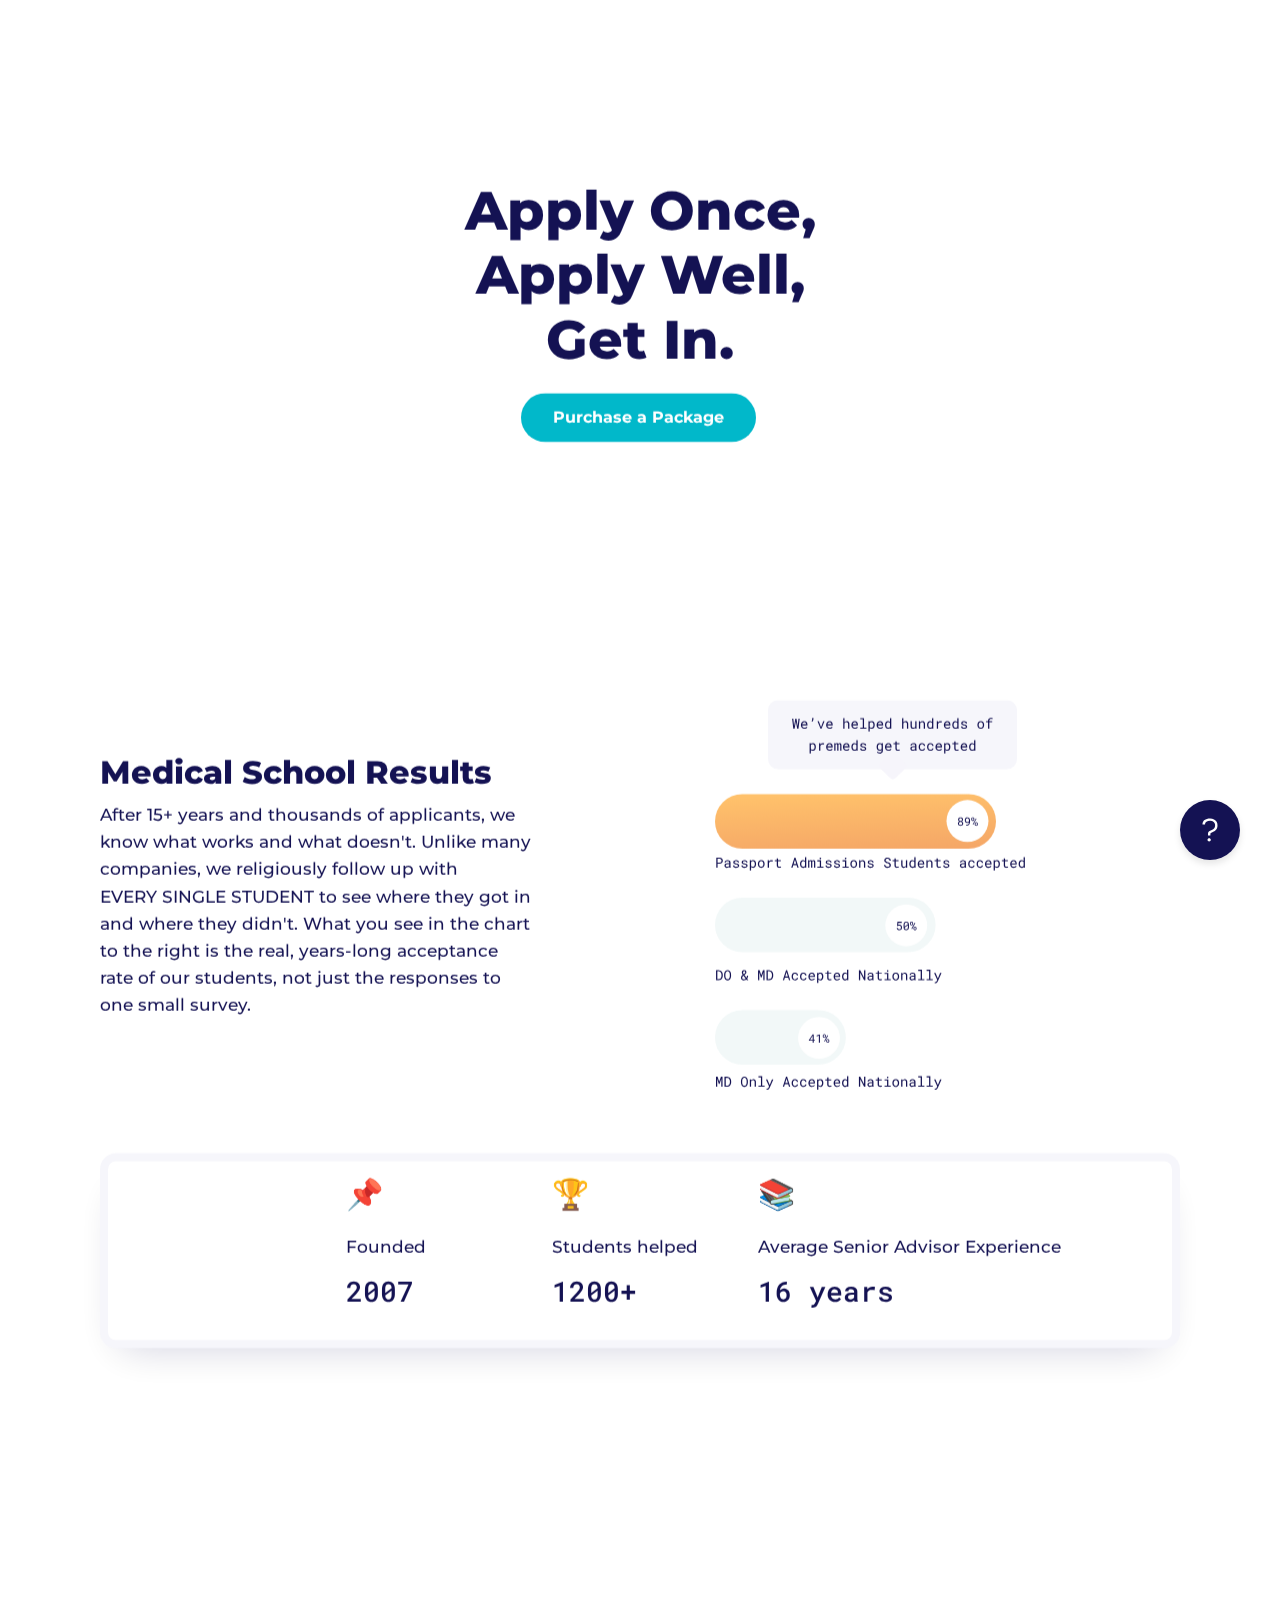
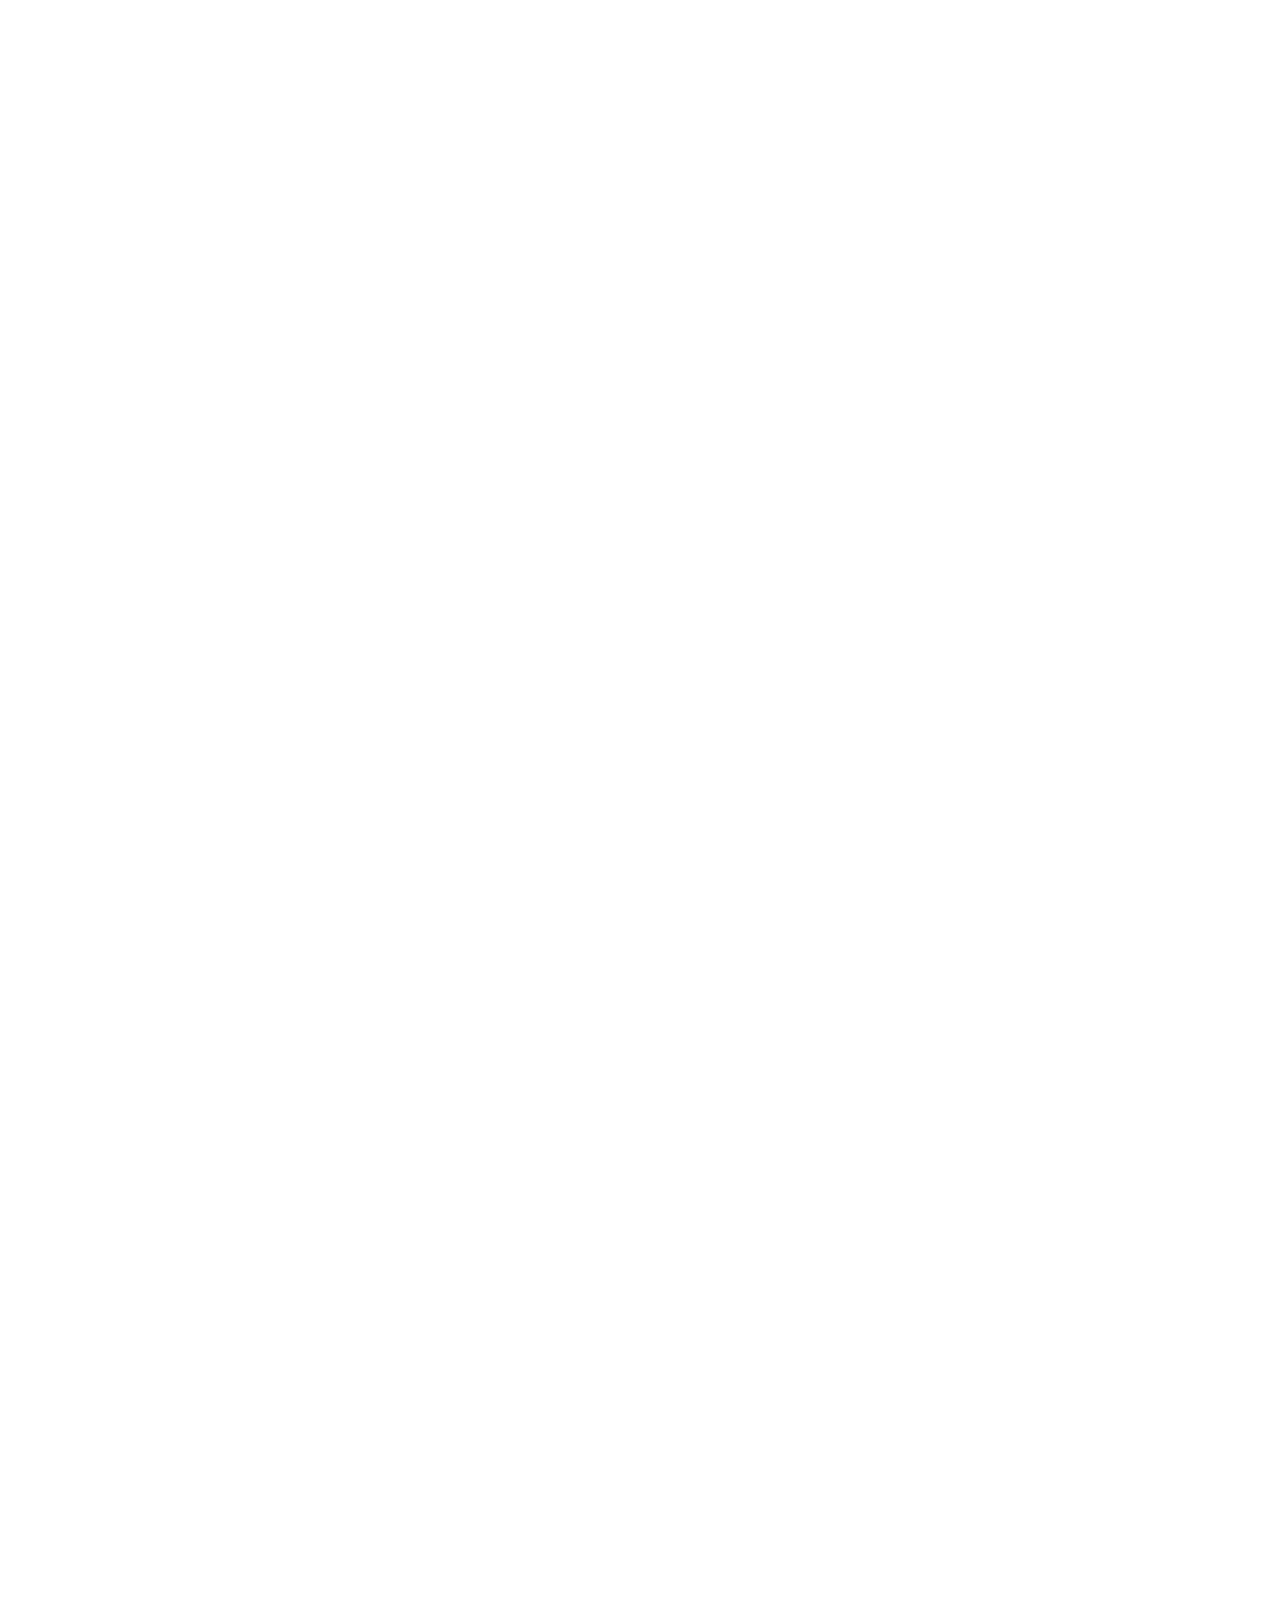
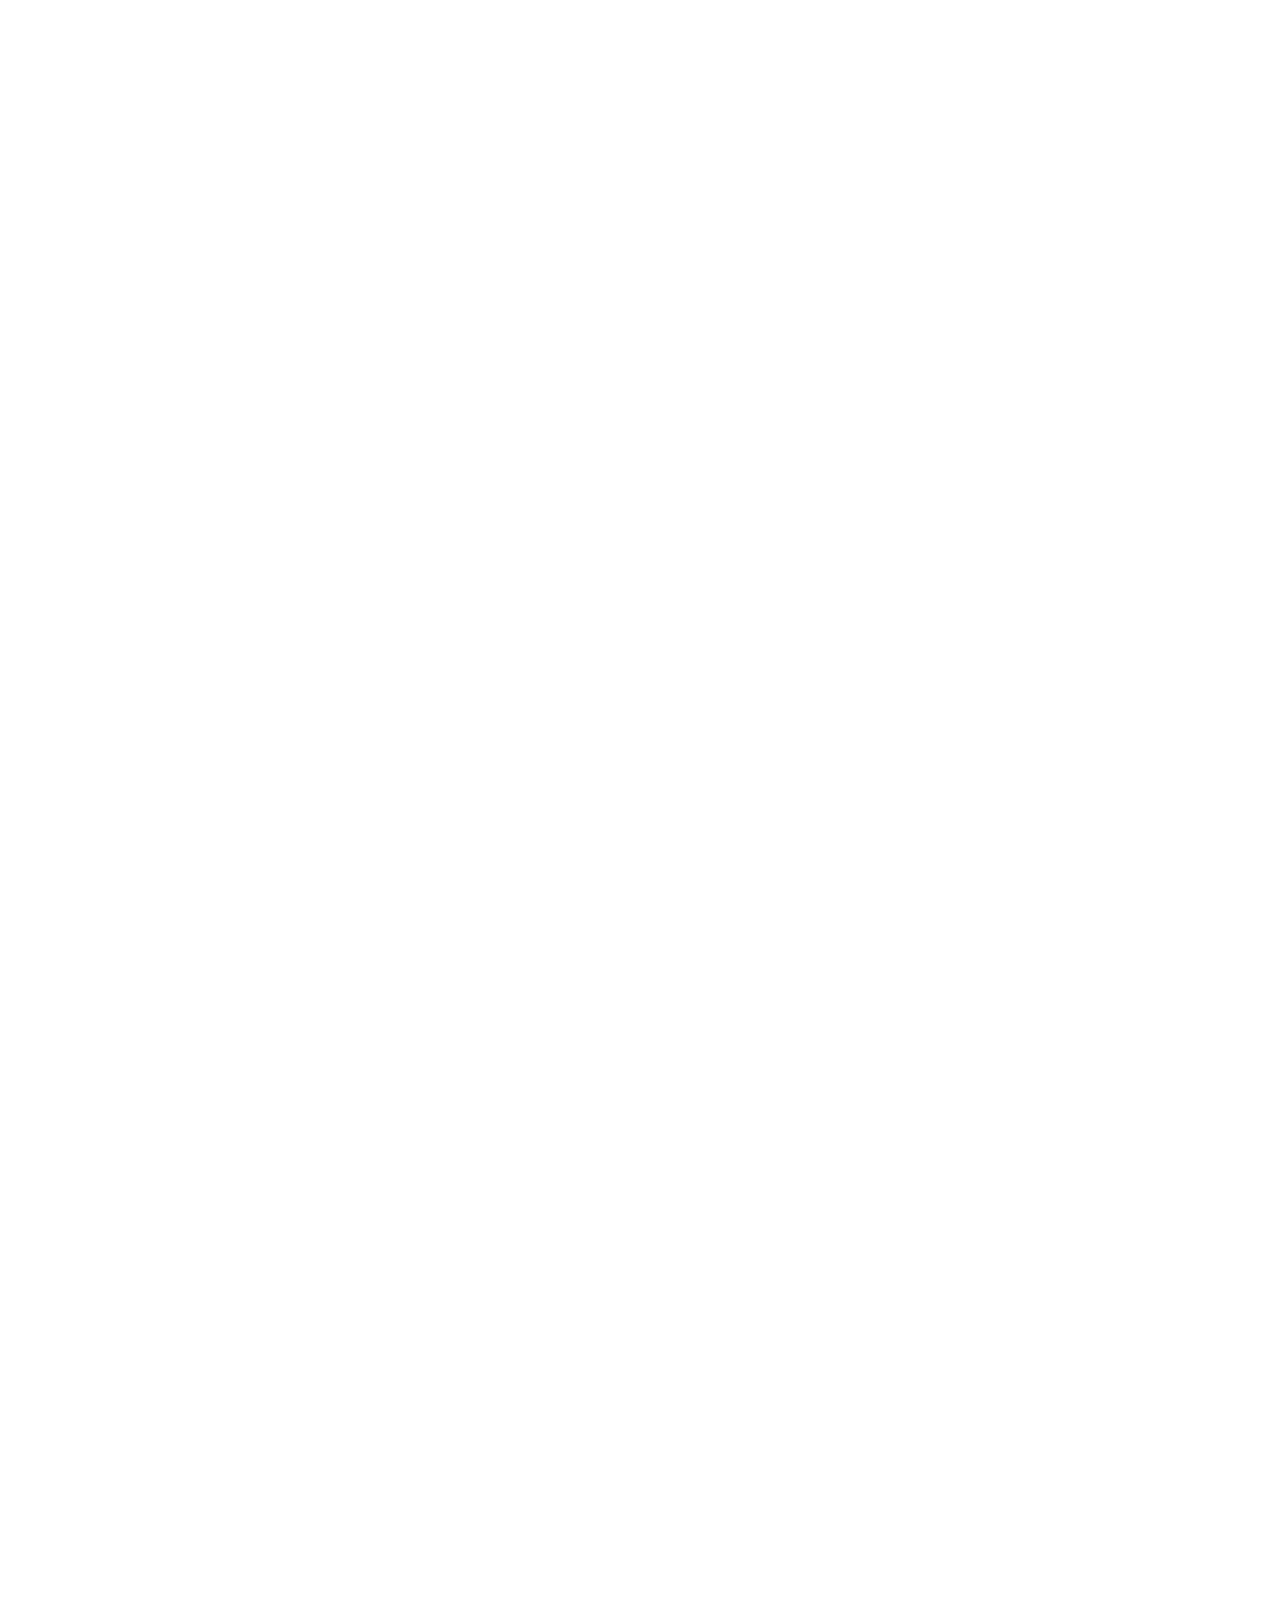
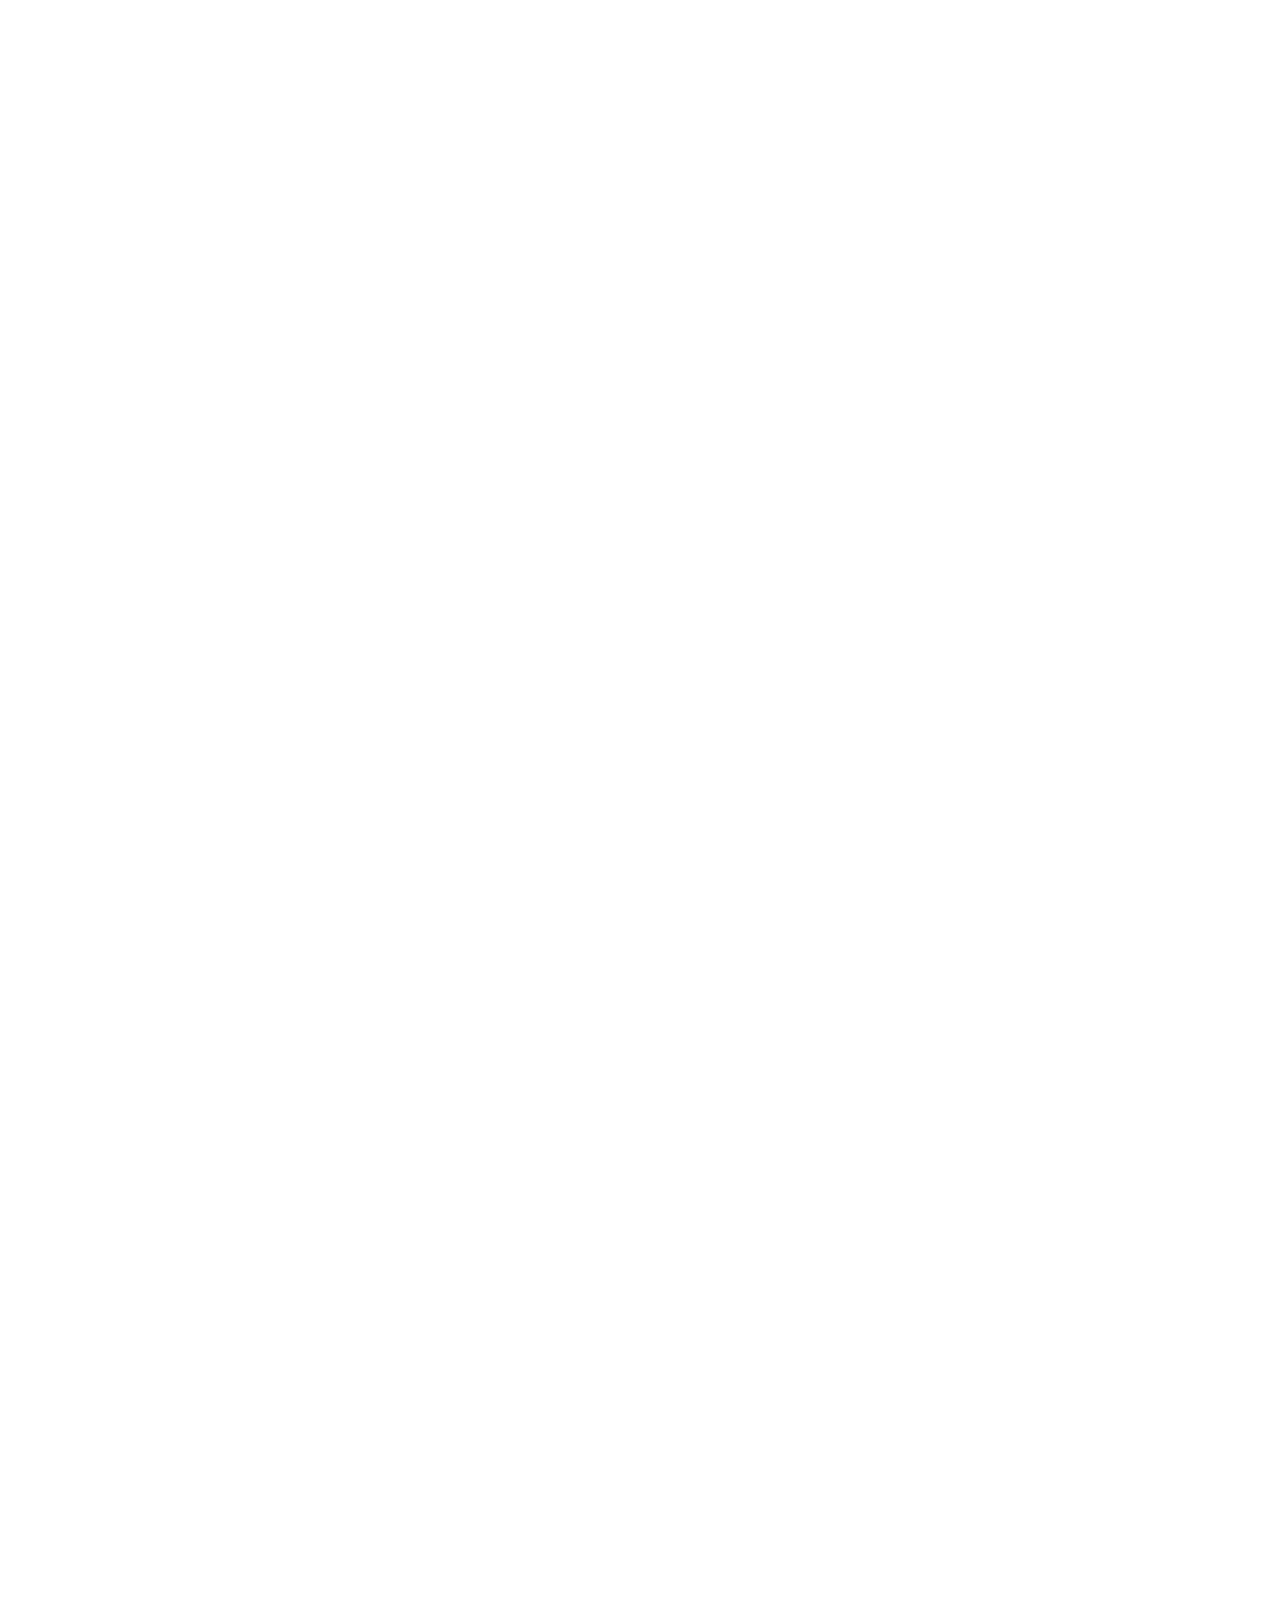
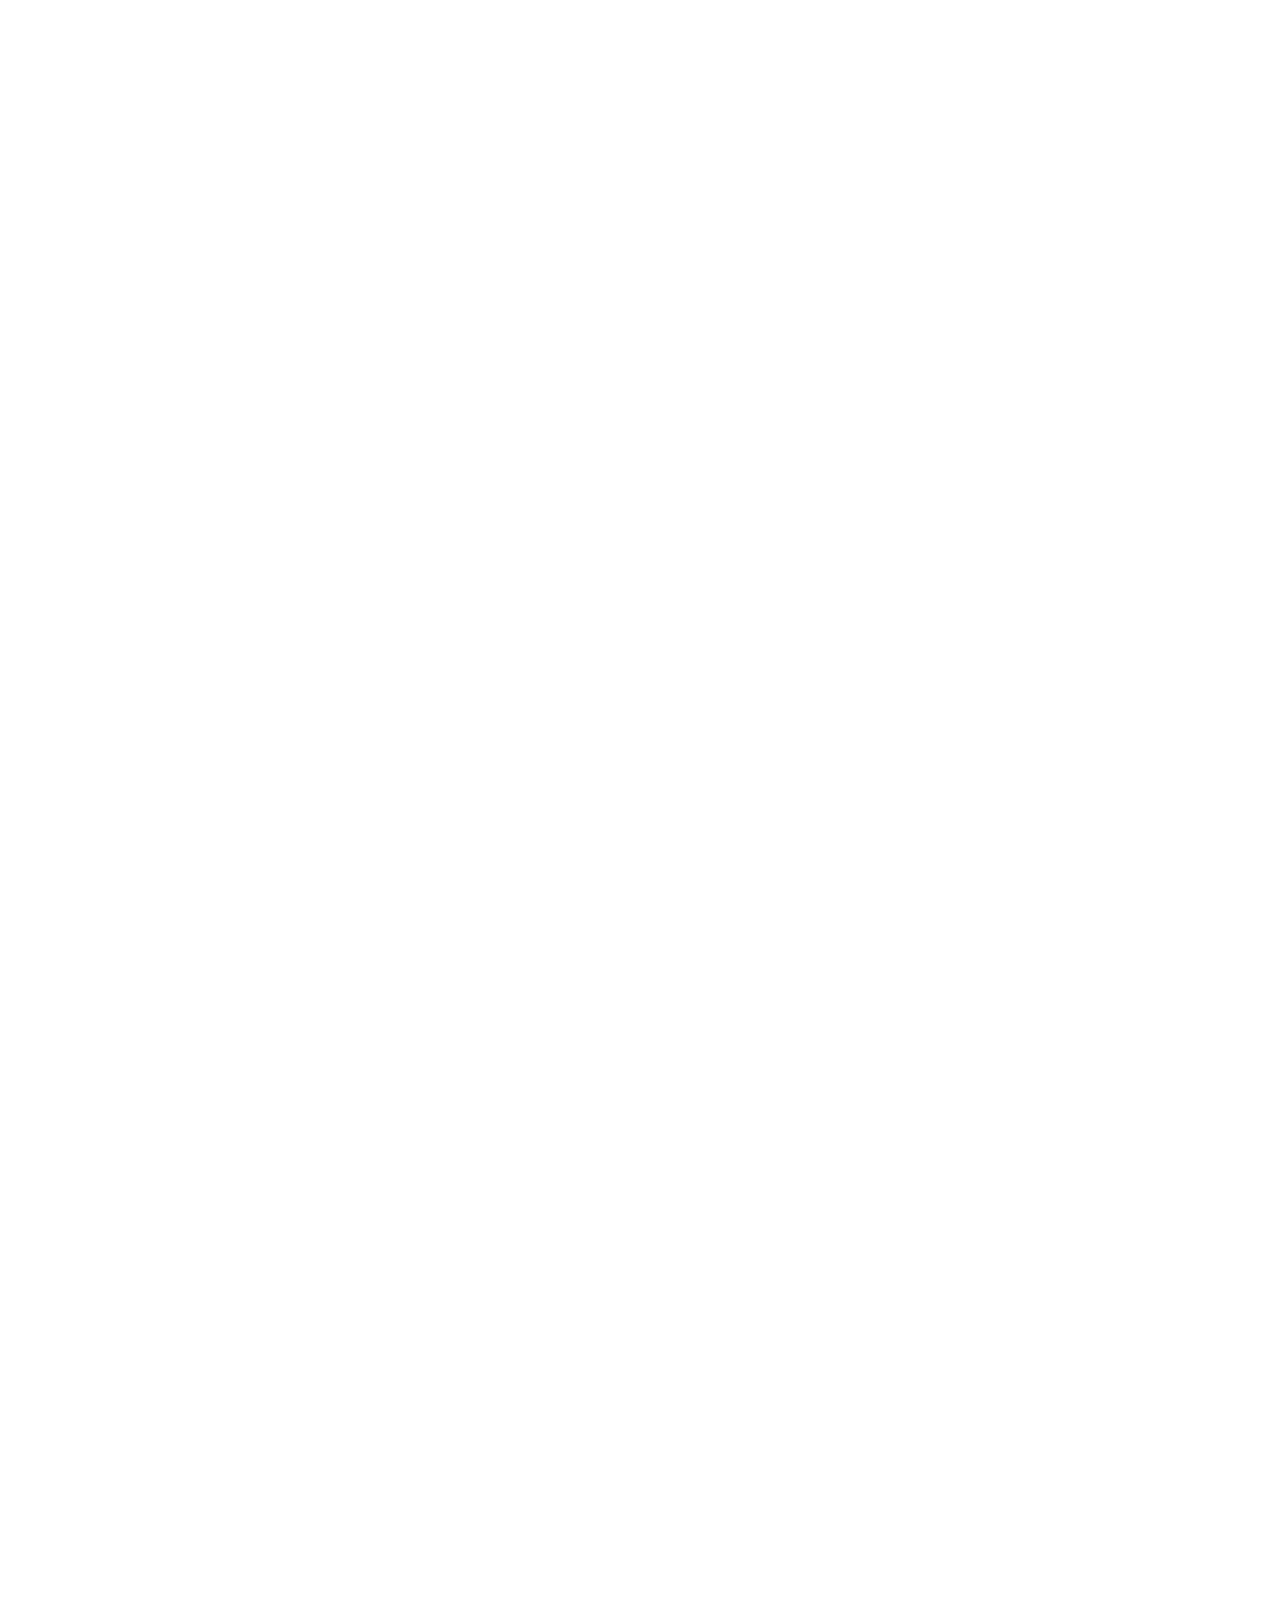
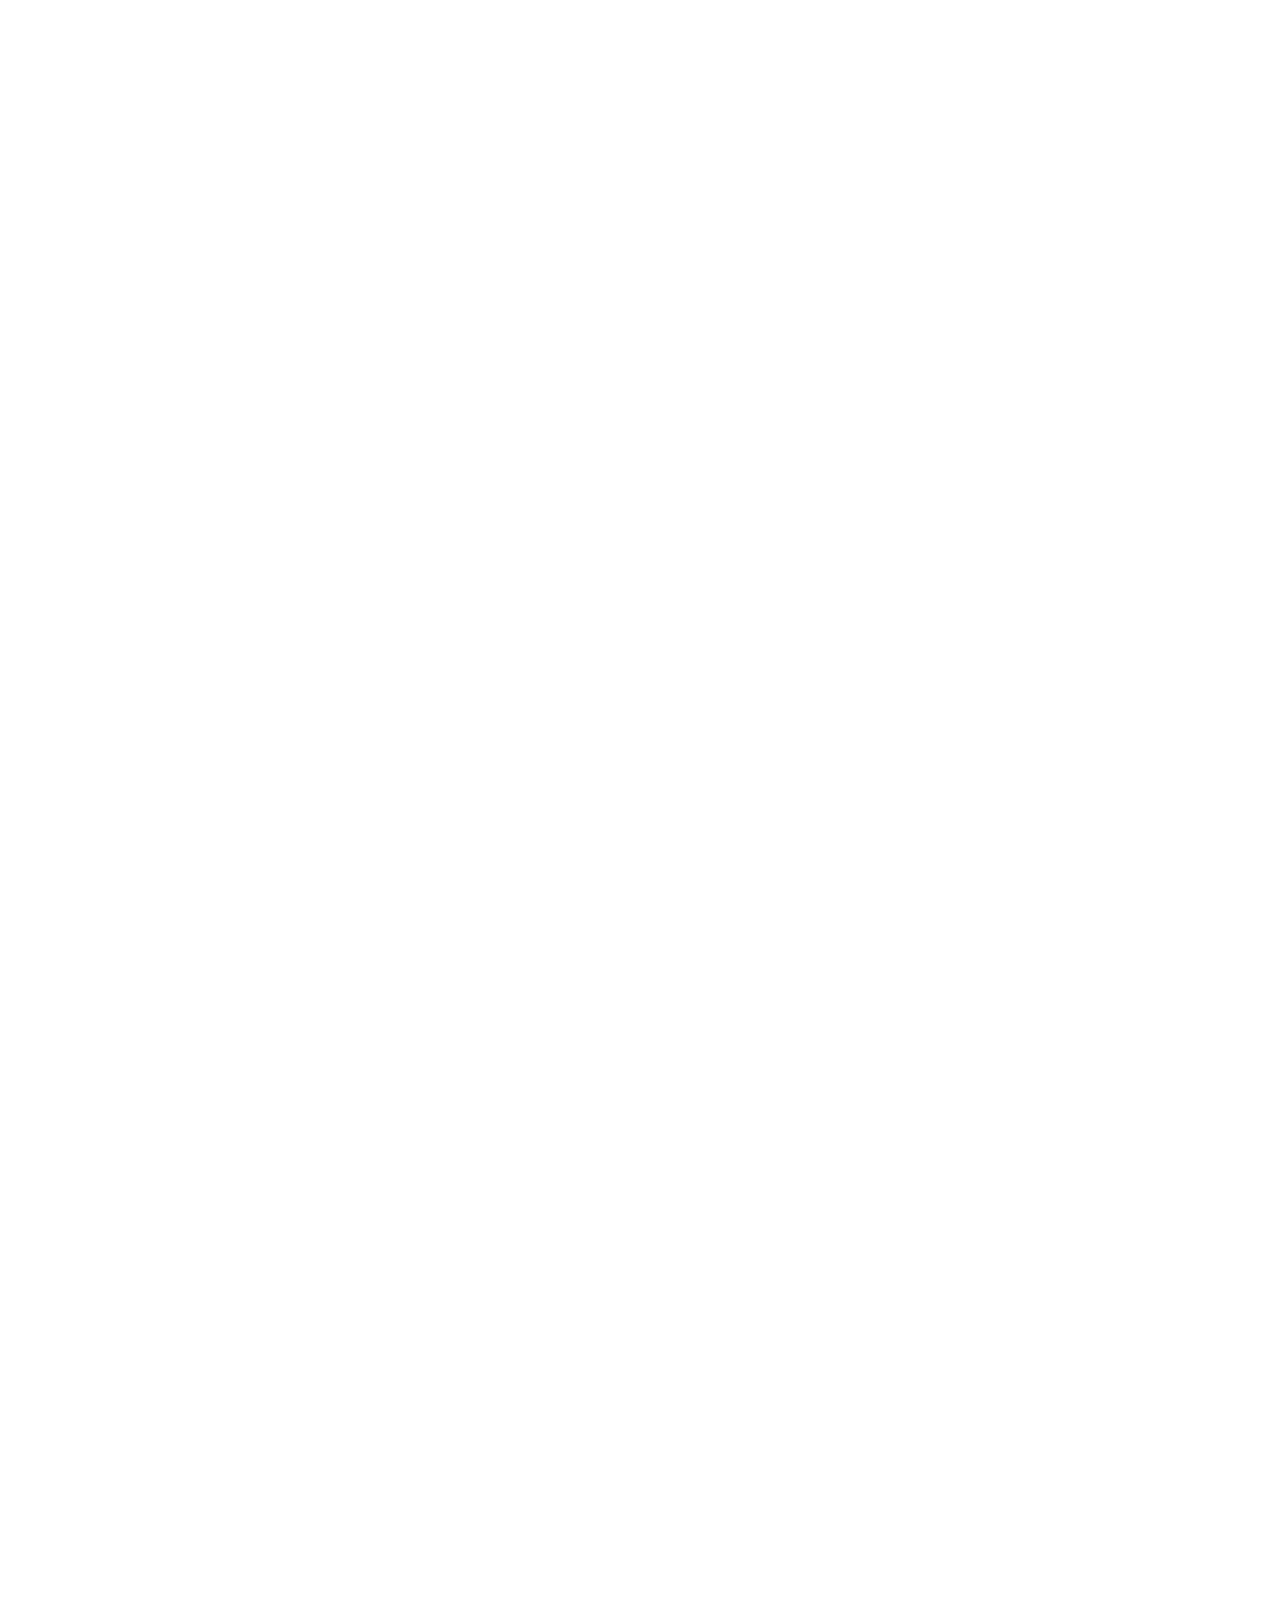
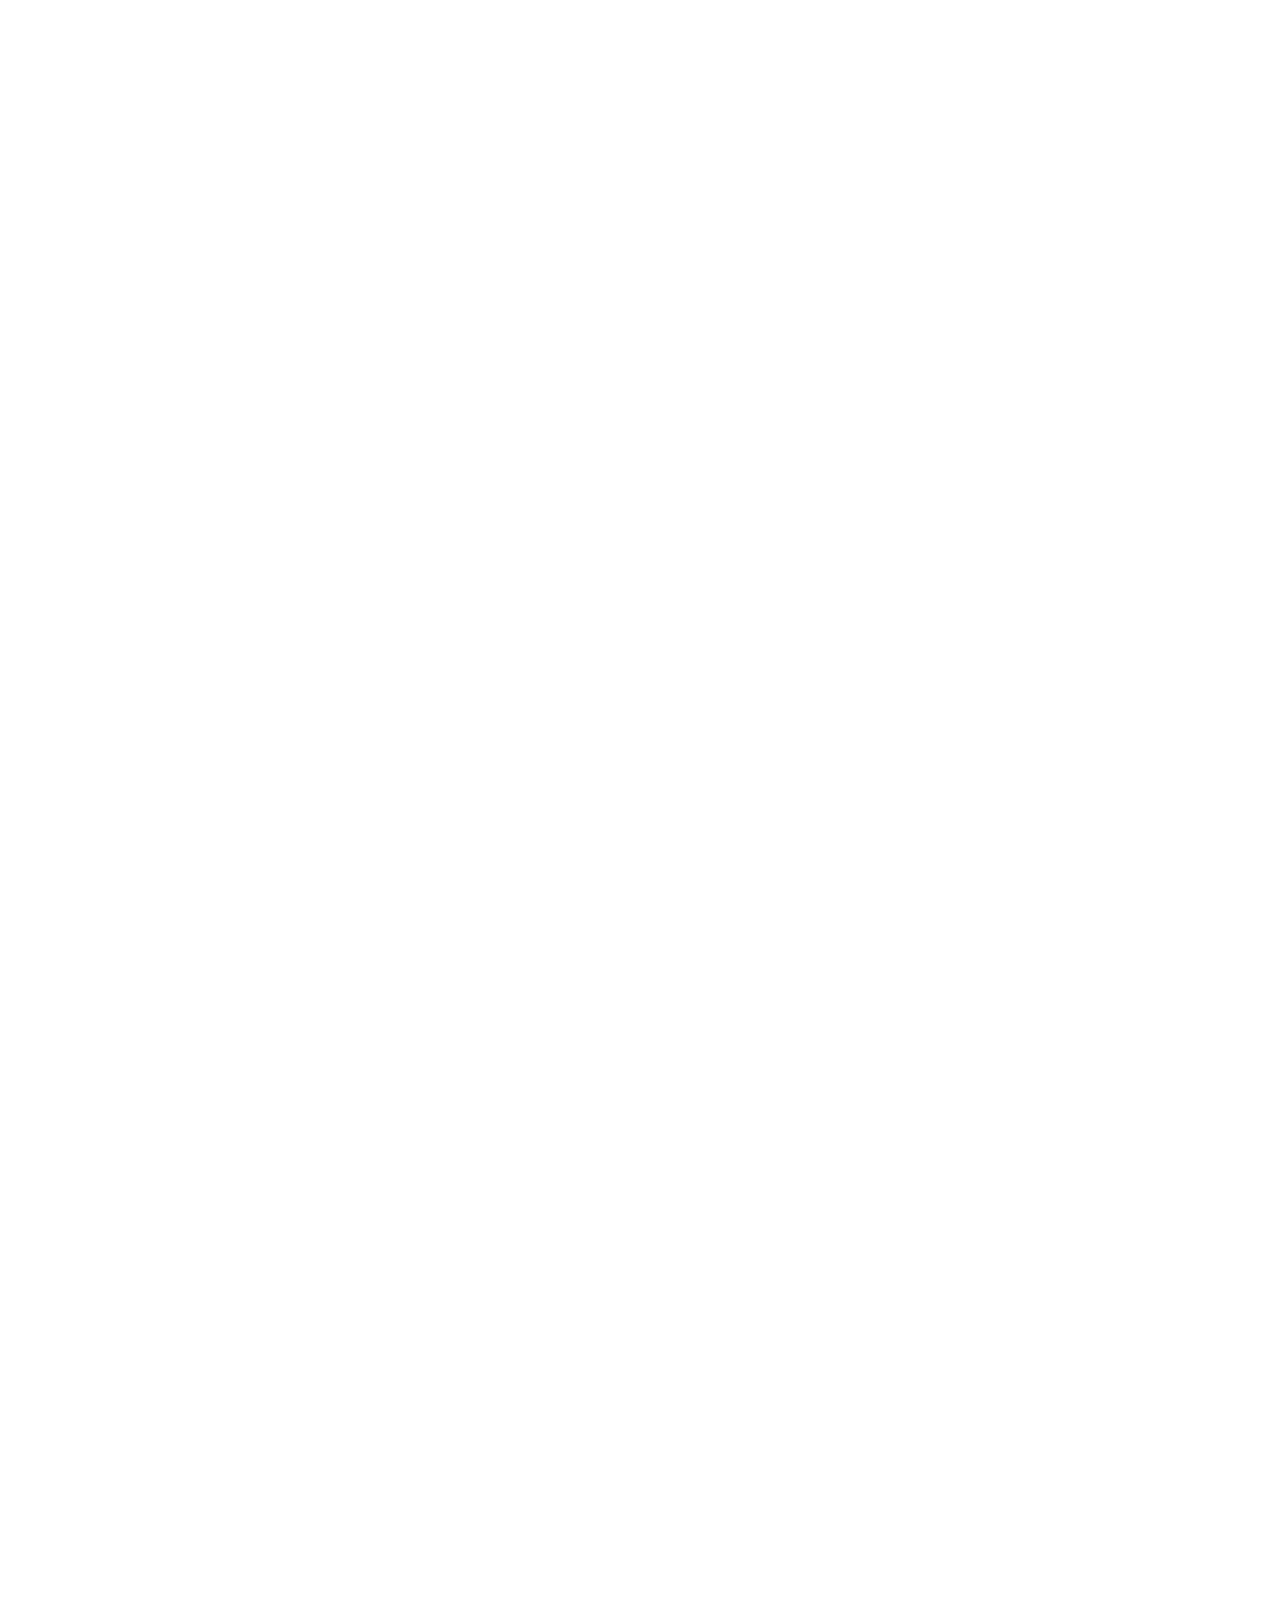
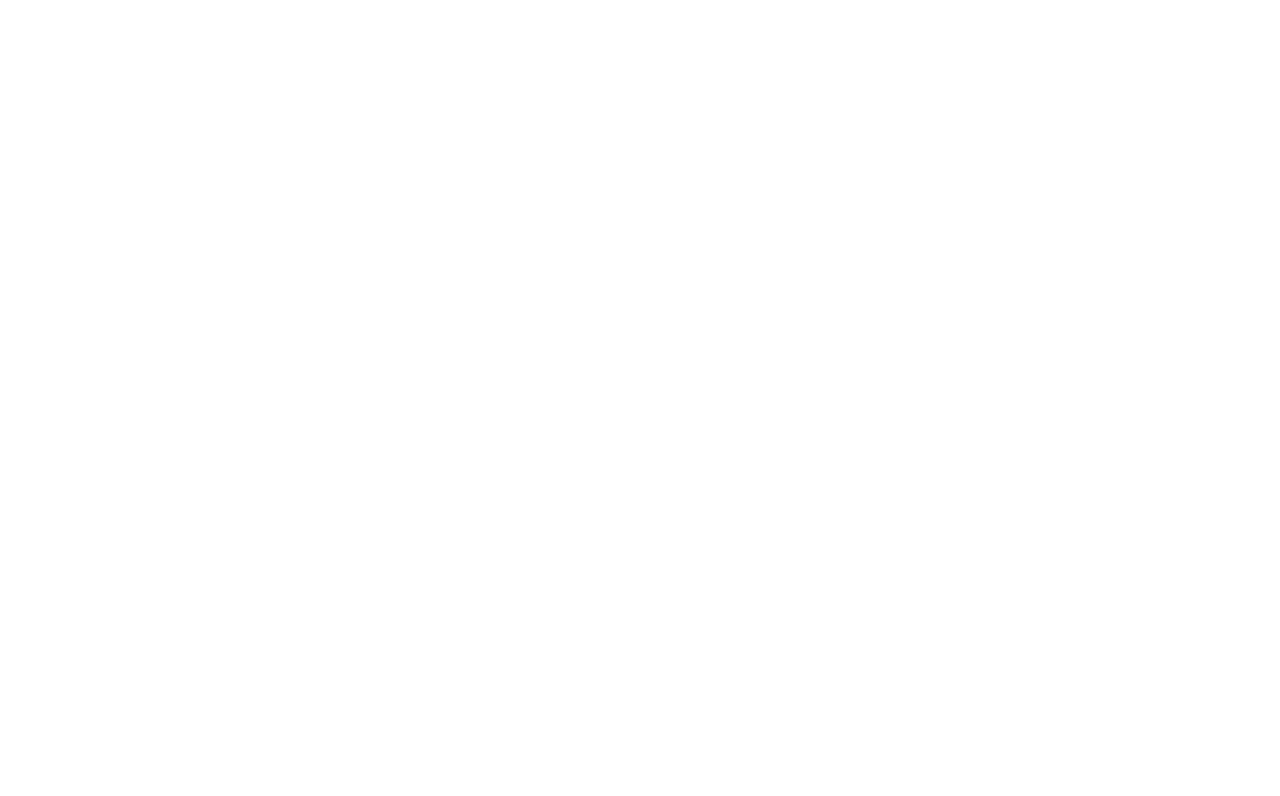
==== commit 24144e5b: "Move anchor tag to comparison table. Remove purchase button above table." ====
--- a/index.html
+++ b/index.html
@@ -913,14 +913,11 @@
         </div>
       </div>
     </div>
-    <section class="section"
+    <section id="packages" class="section"
       style="opacity: 1; transform: translate3d(0px, 0px, 0px) scale3d(1, 1, 1) rotateX(0deg) rotateY(0deg) rotateZ(0deg) skew(0deg, 0deg); transform-style: preserve-3d;">
       <div class="container">
         <div class="section-header">
           <h2>Pricing: Medical School Admissions</h2>
-          <div class="buttons-center"><a href="#packages" class="button w-button">Purchase a&nbsp;Package</a><a
-              href="https://www.passportadmissions.com/services/passport-med-school#"
-              class="button ghost-button is--pair w-button">View all</a></div>
         </div>
         <div class="pricing-w">
           <div class="pricing-row is--header">
@@ -1226,7 +1223,7 @@
           but our packages include more than enough to help you produce compelling and unique application essays.</div>
       </div>
     </section>
-    <div id="packages" class="section wf-section"
+    <div class="section wf-section"
       style="opacity: 1; transform: translate3d(0px, 0px, 0px) scale3d(1, 1, 1) rotateX(0deg) rotateY(0deg) rotateZ(0deg) skew(0deg, 0deg); transform-style: preserve-3d;">
       <div class="container">
         <div class="package-box">
